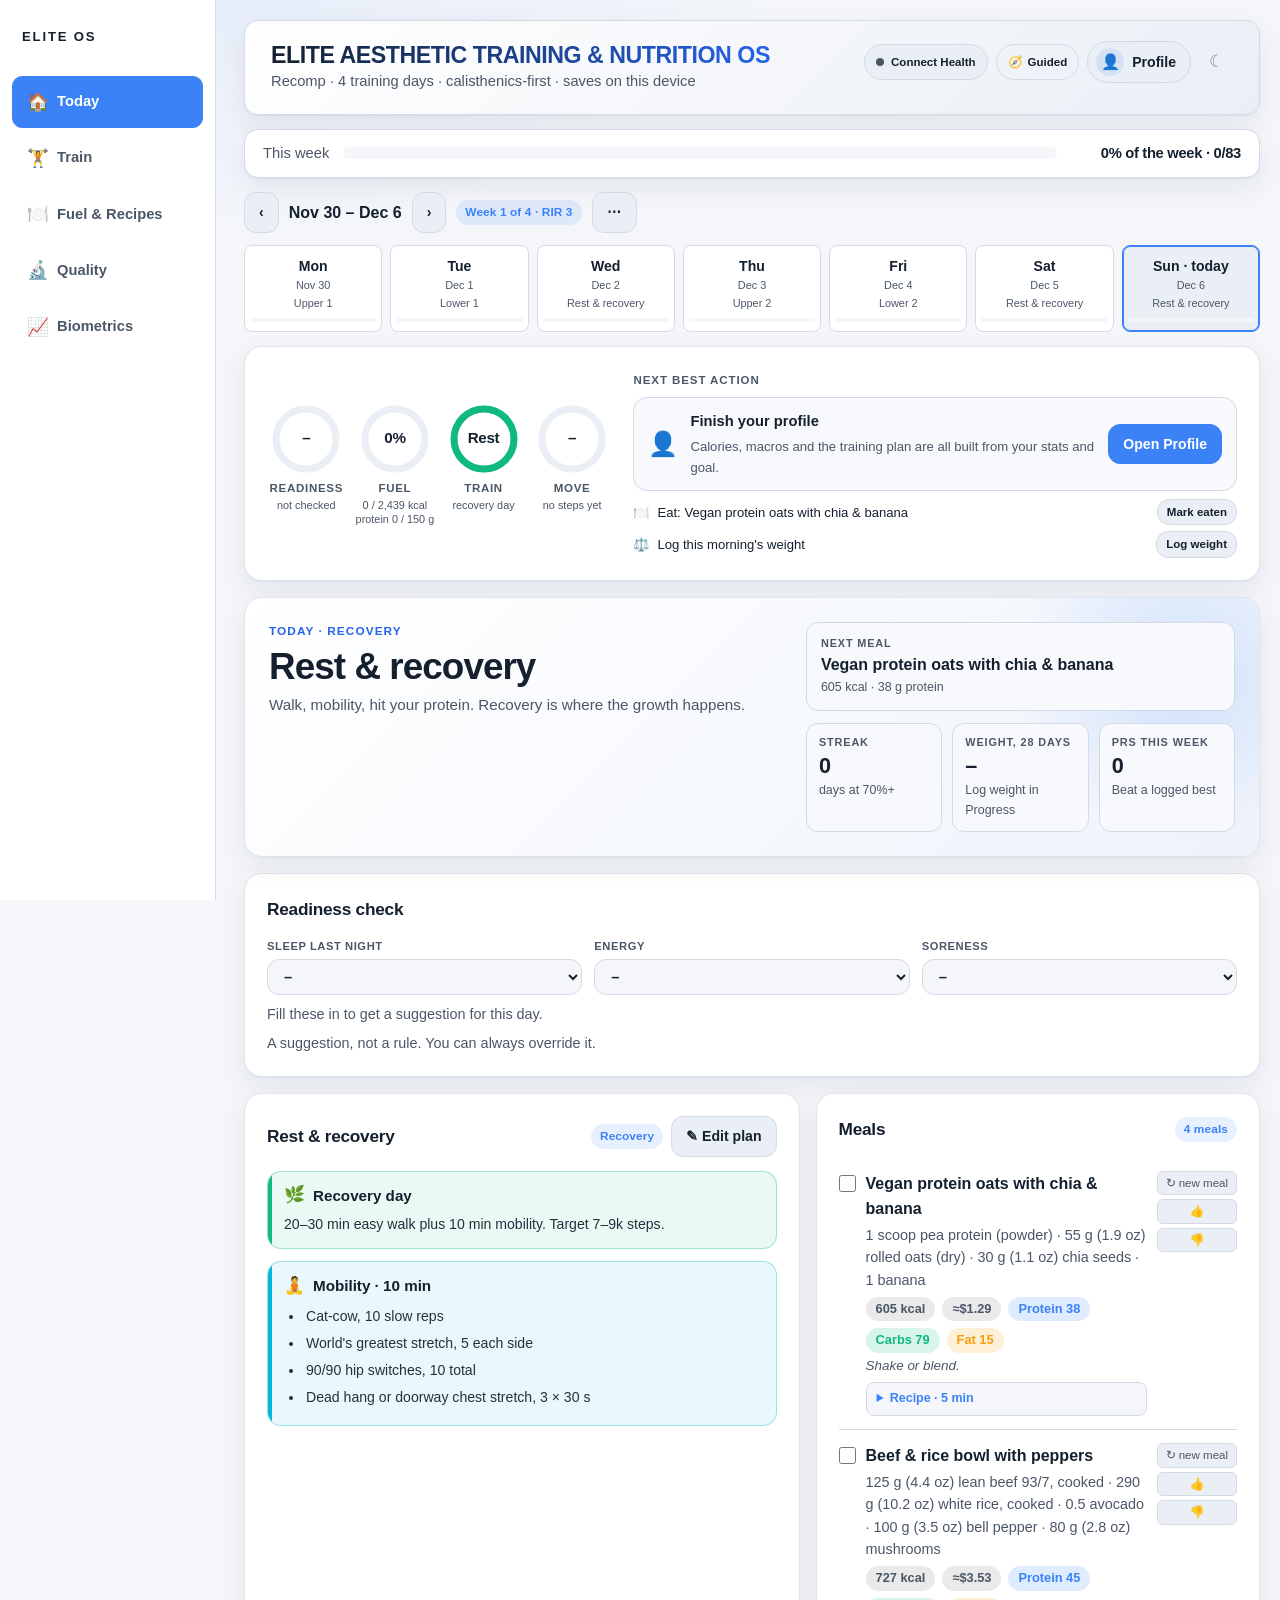
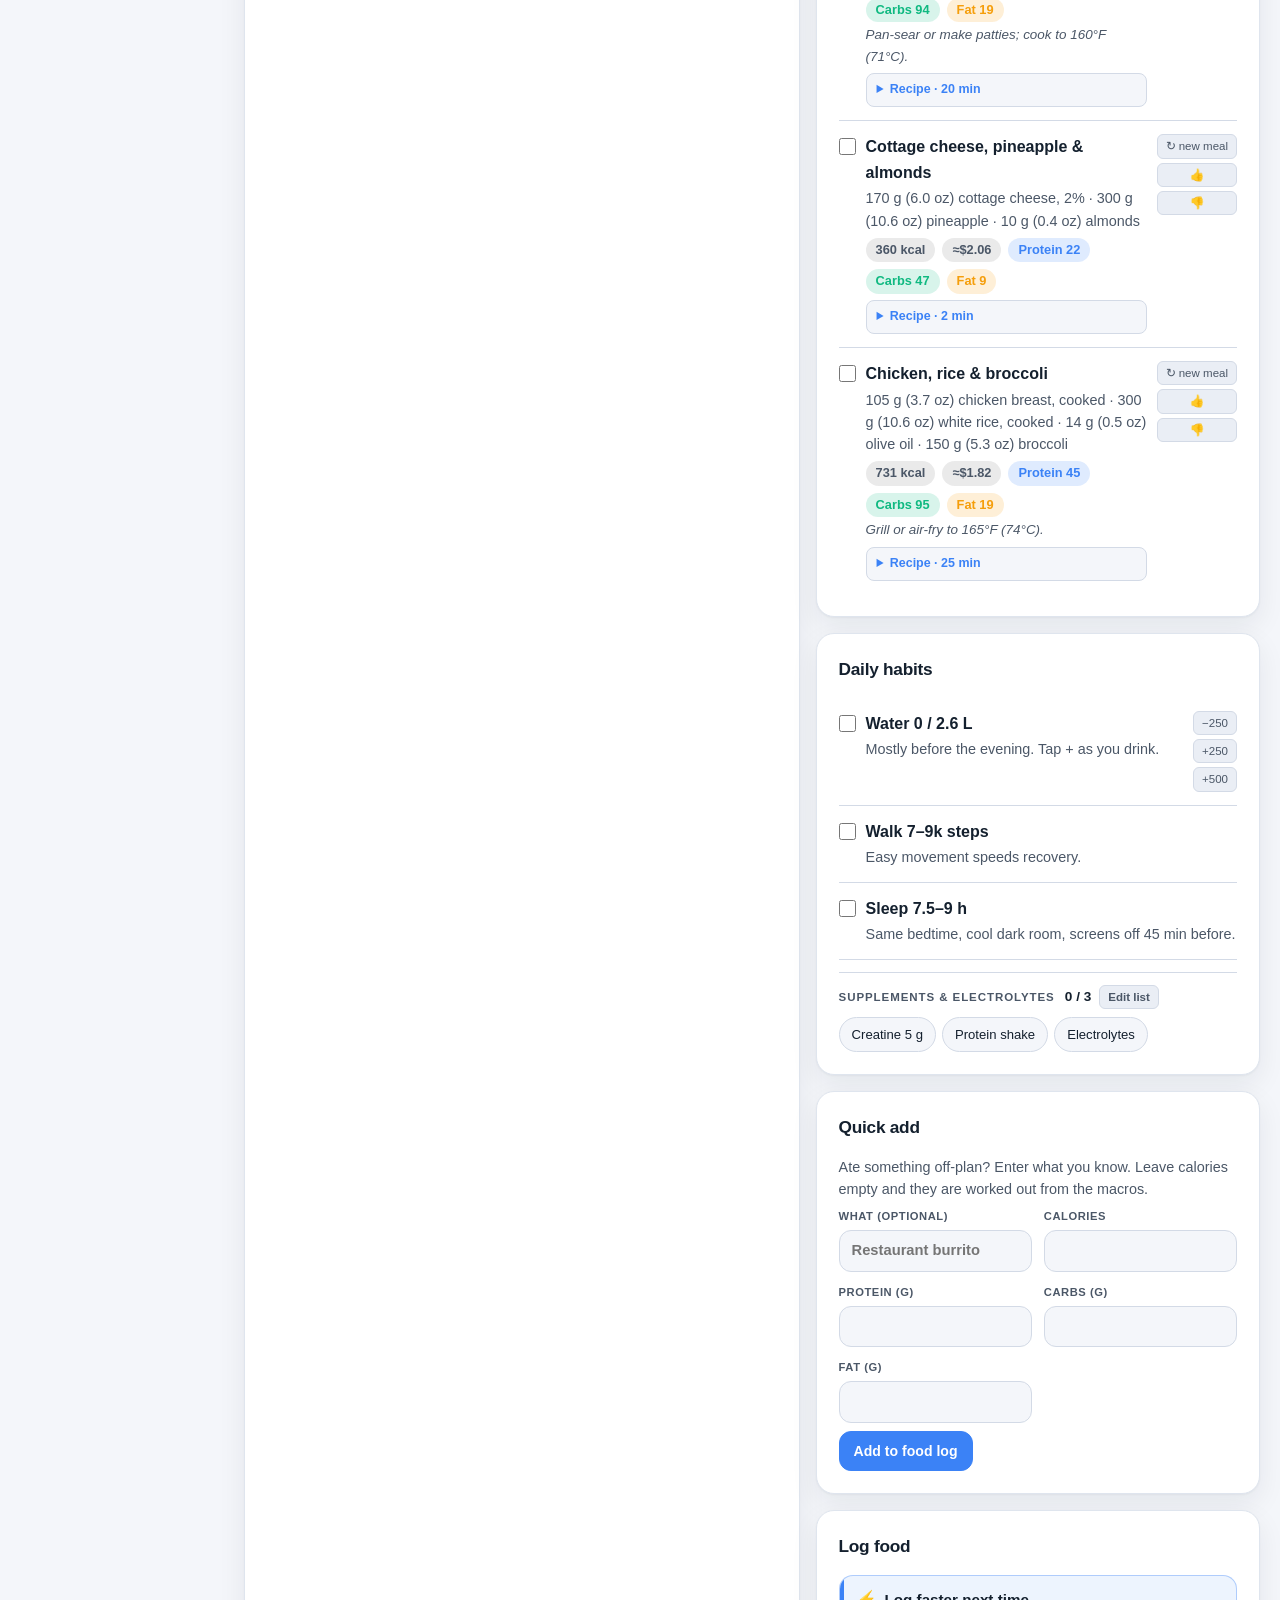
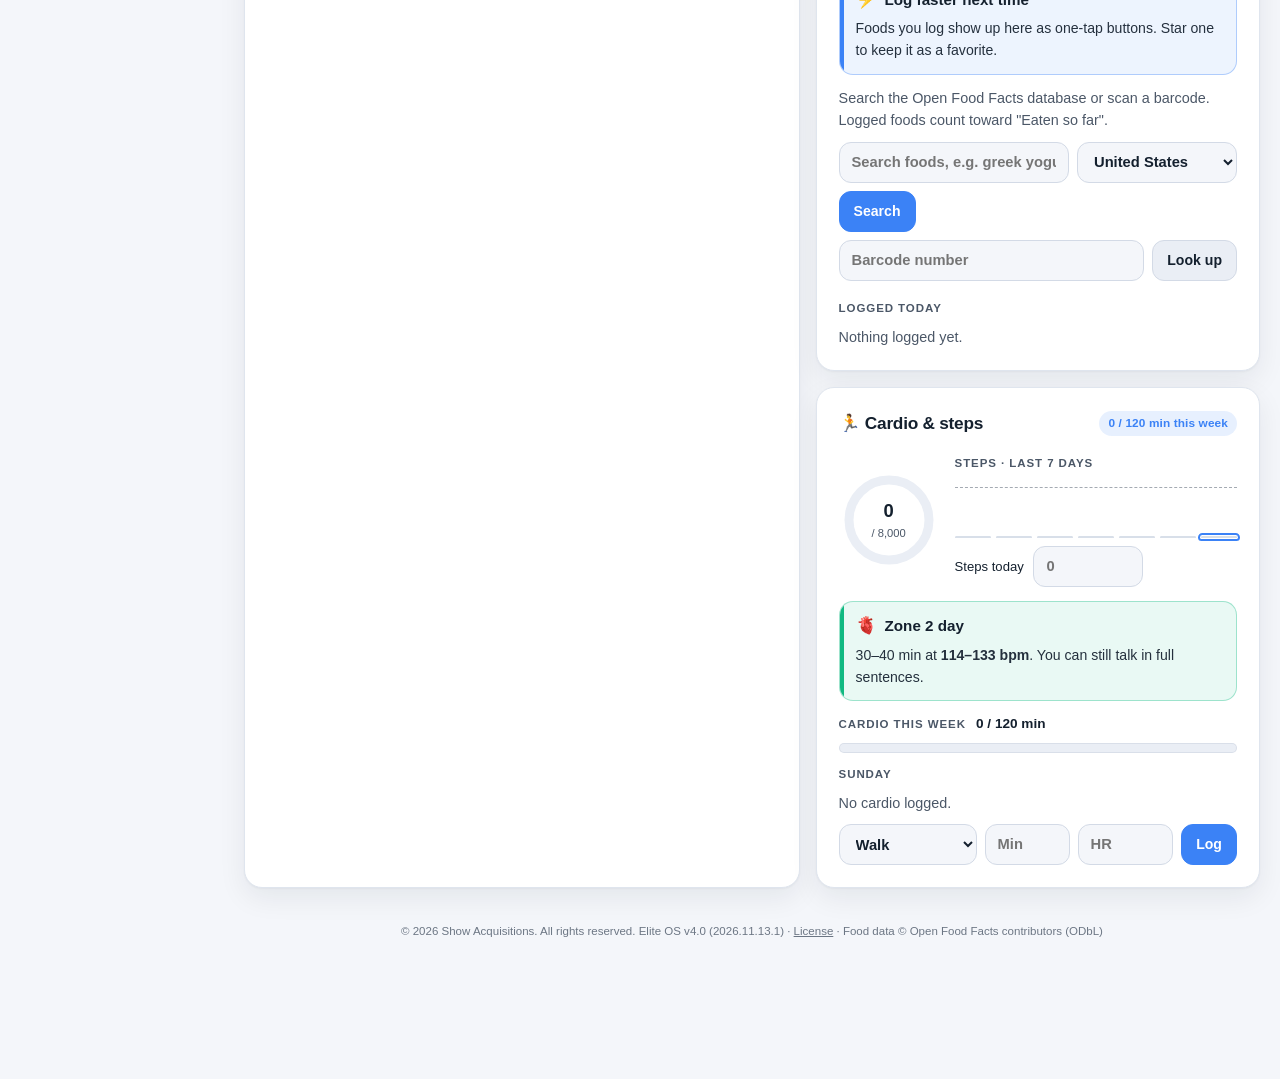
==== index.html @ b353107c "v4.0: fault-tolerant Health sync engine, five-pillar navigation, Guided/Pro modes, readiness engine," ====
<!DOCTYPE html>
<!-- Elite OS · © 2026 Show Acquisitions. All rights reserved. Proprietary; see LICENSE. -->
<html lang="en">
<head>
<meta charset="UTF-8" />
<meta name="viewport" content="width=device-width, initial-scale=1, viewport-fit=cover" />
<meta name="theme-color" content="#0a0d13" />
<link rel="manifest" href="manifest.webmanifest" />
<link rel="icon" href="icon.svg" type="image/svg+xml" />
<link rel="apple-touch-icon" href="apple-touch-icon.png" />
<meta name="mobile-web-app-capable" content="yes" />
<meta name="apple-mobile-web-app-capable" content="yes" />
<meta name="apple-mobile-web-app-status-bar-style" content="black-translucent" />
<meta name="apple-mobile-web-app-title" content="Elite OS" />
<title>Elite Aesthetic Training & Nutrition OS</title>
<meta name="copyright" content="© 2026 Show Acquisitions. All rights reserved."/>
<meta name="author" content="Show Acquisitions"/>
<style>
  :root{--bg:#0a0d13;--panel:#121722;--panel2:#19202e;--border:#263045;--text:#e8eef5;--muted:#8793a3;--accent:#3b82f6;--glow:rgba(59,130,246,.18);--green:#10b981;--amber:#f59e0b;--red:#ef4444;--font:'Inter',-apple-system,BlinkMacSystemFont,"Segoe UI",Roboto,sans-serif}
  *{box-sizing:border-box;margin:0;padding:0}
  body{background:var(--bg);color:var(--text);font-family:var(--font);line-height:1.5;padding:20px 20px 110px;max-width:1280px;margin:0 auto}
  h1{font-size:1.35rem;font-weight:800;letter-spacing:-.02em}
  .sub{color:var(--muted);font-size:.85rem}
  header{background:var(--panel);border:1px solid var(--border);border-radius:12px;padding:16px 22px;margin-bottom:14px}
  input,select,textarea{background:var(--bg);color:var(--text);border:1px solid var(--border);padding:6px 10px;border-radius:6px;font:inherit;font-size:.88rem;font-weight:600;max-width:100%}
  input.bad{border-color:var(--red)}
  textarea{width:100%;min-height:70px;font-weight:500;resize:vertical}
  button{font:inherit}
  .btn{background:transparent;border:1px solid var(--border);color:var(--muted);padding:6px 12px;border-radius:6px;cursor:pointer;font-size:.78rem}
  .btn:hover{color:var(--text);border-color:var(--accent)}
  .btn.danger:hover{color:var(--red);border-color:var(--red)}
  .overall{background:var(--panel);border:1px solid var(--border);border-radius:12px;padding:12px 18px;margin-bottom:14px;display:flex;align-items:center;gap:14px}
  .overall .bar{flex:1;height:10px;background:var(--bg);border-radius:5px;overflow:hidden}
  .overall .bar>div{height:100%;background:linear-gradient(90deg,var(--accent),var(--green));transition:width .25s}
  .overall b{font-size:.85rem;min-width:170px;text-align:right}
  .tabs{display:flex;gap:8px;margin-bottom:14px;flex-wrap:wrap}
  .tab{background:var(--panel);color:var(--muted);border:1px solid var(--border);padding:9px 16px;border-radius:8px;cursor:pointer;font-weight:600;font-size:.88rem}
  .tab.active,.tab:hover{background:var(--accent);color:#fff;border-color:var(--accent);box-shadow:0 0 12px var(--glow)}
  .pane{display:none}.pane.active{display:block}
  .cg{display:flex;flex-direction:column;gap:4px}
  .cg label{font-size:.7rem;text-transform:uppercase;letter-spacing:.05em;color:var(--muted);font-weight:700}
  .fgrid{display:grid;grid-template-columns:repeat(auto-fit,minmax(150px,1fr));gap:12px}
  .chips{display:flex;flex-wrap:wrap;gap:6px}
  .chip{background:var(--bg);border:1px solid var(--border);border-radius:999px;padding:4px 11px;font-size:.8rem;cursor:pointer;display:flex;gap:6px;align-items:center}
  .chip input{accent-color:var(--green)}
  .days{display:grid;grid-template-columns:repeat(7,1fr);gap:8px;margin-bottom:14px}
  @media(max-width:768px){.days{grid-template-columns:repeat(4,1fr)}}
  .day{background:var(--panel);border:1px solid var(--border);color:var(--text);padding:9px 5px;border-radius:8px;cursor:pointer;text-align:center}
  .day.active{border-color:var(--accent);background:var(--panel2);box-shadow:inset 0 0 0 1px var(--accent)}
  .day.done{border-color:var(--green)}
  .day b{display:block;font-size:.88rem}.day small{display:block;font-size:.68rem;color:var(--muted)}
  .day .mini{height:4px;background:var(--bg);border-radius:2px;margin-top:6px;overflow:hidden}
  .day .mini i{display:block;height:100%;background:var(--green)}
  .wknav{display:flex;align-items:center;gap:10px;flex-wrap:wrap;margin-bottom:12px}
  .kpis{display:grid;grid-template-columns:repeat(auto-fit,minmax(170px,1fr));gap:12px;margin-bottom:14px}
  .kpi{background:var(--panel);border:1px solid var(--border);border-radius:10px;padding:12px 15px}
  .kpi .l{font-size:.7rem;color:var(--muted);text-transform:uppercase;font-weight:700}
  .kpi .v{font-size:1.4rem;font-weight:800;margin-top:3px}
  .kpi .s{font-size:.74rem;color:var(--muted);margin-top:2px}
  .ring{display:flex;align-items:center;gap:12px}
  .grid2{display:grid;grid-template-columns:1.25fr 1fr;gap:16px}
  @media(max-width:960px){.grid2{grid-template-columns:1fr}}
  .card{background:var(--panel);border:1px solid var(--border);border-radius:12px;padding:18px;margin-bottom:16px}
  .card h2{font-size:1.02rem;font-weight:700;margin-bottom:12px;display:flex;justify-content:space-between;align-items:center;gap:10px;border-bottom:1px solid var(--border);padding-bottom:10px}
  .card h3{font-size:.76rem;text-transform:uppercase;letter-spacing:.05em;color:var(--muted);margin:14px 0 6px}
  .badge{font-size:.7rem;padding:3px 9px;border-radius:999px;background:var(--glow);color:var(--accent);font-weight:700;white-space:nowrap}
  .badge.g{background:rgba(16,185,129,.15);color:var(--green)}.badge.a{background:rgba(245,158,11,.15);color:var(--amber)}
  .row{display:flex;align-items:flex-start;gap:10px;padding:9px 0;border-bottom:1px solid var(--border)}
  .row:last-child{border-bottom:none}
  .row>input[type=checkbox]{margin-top:4px;width:17px;height:17px;accent-color:var(--green);cursor:pointer;flex:none}
  .row.done .t{text-decoration:line-through;color:var(--muted)}
  .row .body{flex:1;min-width:0}
  .btns{display:flex;flex-direction:column;gap:4px;flex:none}
  .t{font-weight:600;font-size:.91rem}.d{font-size:.79rem;color:var(--muted);margin-top:2px}
  .cue{font-size:.76rem;color:var(--muted);margin-top:2px;font-style:italic}
  .perfrow{display:flex;gap:6px;align-items:center;margin-top:5px}.perf{width:84px;font-size:.8rem;font-weight:600;padding:3px 8px}
  .vid{font-size:.72rem;color:var(--accent);margin-left:6px;text-decoration:none;font-weight:600;white-space:nowrap}
  .rtabs{display:flex;gap:6px;margin:8px 0}.rtab{background:var(--panel2);border:1px solid var(--border);color:var(--muted);border-radius:999px;padding:4px 12px;font-size:.76rem;font-weight:700;cursor:pointer}.rtab.on{background:var(--accent);border-color:var(--accent);color:#fff}
  .rest{border:1px solid var(--border);background:var(--panel2);color:var(--muted);border-radius:6px;padding:2px 8px;font-size:.72rem;cursor:pointer;white-space:nowrap}
  .rest:hover{color:var(--accent);border-color:var(--accent)}
  .macros{display:flex;gap:6px;margin-top:4px;flex-wrap:wrap}
  .macros span{font-size:.7rem;font-weight:700;padding:1px 7px;border-radius:999px;background:var(--bg)}
  .mp{color:var(--accent)}.mc{color:var(--green)}.mf{color:var(--amber)}.mk{color:var(--muted)}
  .mbar{display:flex;height:10px;border-radius:5px;overflow:hidden;background:var(--bg);margin-top:8px}
  .mbar .p{background:var(--accent)}.mbar .c{background:var(--green)}.mbar .f{background:var(--amber)}
  .note{background:rgba(245,158,11,.08);border:1px solid rgba(245,158,11,.35);border-radius:8px;padding:10px 14px;font-size:.82rem;color:#e6cf9a;margin-bottom:14px}
  .vrow{display:grid;grid-template-columns:90px 1fr 34px 52px;gap:8px;align-items:center;padding:4px 0;font-size:.82rem}
  .vbar{height:10px;background:var(--bg);border-radius:5px;overflow:hidden}.vbar i{display:block;height:100%}
  .vrow small{color:var(--muted);font-size:.7rem}
  .log-grid{display:grid;grid-template-columns:repeat(auto-fit,minmax(140px,1fr));gap:10px}
  #timer{position:fixed;right:18px;bottom:18px;background:var(--panel);border:1px solid var(--border);border-radius:12px;padding:10px 14px;display:flex;align-items:center;gap:10px;box-shadow:0 6px 24px rgba(0,0,0,.5);z-index:10}
  #timer .clk{font-size:1.3rem;font-weight:800;min-width:62px;font-variant-numeric:tabular-nums}
  #timer.run .clk{color:var(--accent)}#timer.end .clk{color:var(--green)}
  .tab .ic,.tab .short{display:none}
  .days{scroll-snap-type:x proximity}
  @media(max-width:700px){
    body{padding:10px 10px 150px}
    h1{font-size:1.05rem}
    input,select,textarea{font-size:16px;min-height:42px}
    .btn,.rest{min-height:38px;padding:8px 12px;font-size:.85rem}
    .tabs{position:fixed;left:0;right:0;bottom:0;margin:0;gap:0;background:var(--panel);border-top:1px solid var(--border);display:grid;grid-template-columns:repeat(5,1fr);padding:0 0 env(safe-area-inset-bottom);z-index:20}
    .tab{border:none;border-radius:0;background:transparent;padding:8px 2px;display:flex;flex-direction:column;align-items:center;gap:1px;font-size:.66rem}
    .tab.active,.tab:hover{background:var(--glow);box-shadow:none;color:var(--accent)}
    .tab .ic{display:block;font-size:1.15rem}.tab .short{display:block}.tab .full{display:none}
    .days{display:flex;overflow-x:auto;gap:8px;padding-bottom:6px;-webkit-overflow-scrolling:touch}
    .day{flex:0 0 96px;scroll-snap-align:start;padding:10px 4px}
    .card{padding:14px}.row{padding:12px 0}
    .row>input[type=checkbox]{width:24px;height:24px;margin-top:2px}
    .t{font-size:.97rem}.d{font-size:.84rem}
    .kpis{grid-template-columns:1fr 1fr}
    .btns{flex-direction:row;flex-wrap:wrap}
    .row{flex-wrap:wrap}.row>.btns{flex:1 1 100%;padding-left:34px}
    .vrow{grid-template-columns:72px 1fr 30px 46px}
    .overall b{min-width:0;font-size:.75rem}.overall>.sub{display:none}
    #timer{left:8px;right:8px;bottom:calc(58px + env(safe-area-inset-bottom));flex-wrap:nowrap;justify-content:center;gap:5px;padding:6px 8px}
    #timer .btn{min-height:34px;padding:4px 10px}#timer [data-t="45"],#timer [data-t="180"]{display:none}
    #timer .clk{font-size:1.15rem}
    .perf{max-width:100%}
  }
  details.rec{margin-top:6px;background:var(--bg);border:1px solid var(--border);border-radius:8px;padding:6px 10px}
  details.rec summary{cursor:pointer;font-size:.78rem;font-weight:700;color:var(--accent)}
  details.rec ol{margin:6px 0 2px 18px;font-size:.8rem;color:var(--text)}details.rec li{margin:3px 0}
  .heat{display:grid;grid-template-columns:repeat(12,1fr);grid-template-rows:repeat(7,14px);grid-auto-flow:column;gap:3px}.heat i{border-radius:3px;display:block}
  #cook{position:fixed;inset:0;z-index:100;background:var(--bg);padding:16px 18px calc(24px + env(safe-area-inset-bottom));overflow:auto;display:flex;flex-direction:column;gap:14px}
  #cook[hidden]{display:none}
  .ck-head{display:flex;justify-content:space-between;align-items:center;gap:10px;font-size:1.05rem}
  .ck-sub{color:var(--accent);font-weight:700;font-size:.9rem}
  .ck-mult{display:flex;gap:6px;align-items:center;font-size:.85rem;color:var(--muted)}
  .ck-list{font-size:1.15rem;line-height:1.9}
  .ck-step{font-size:1.5rem;line-height:1.5;font-weight:600;flex:1;display:flex;align-items:center}
  .ck-nav{display:flex;gap:10px}.ck-nav .btn,.ck-go{flex:1;min-height:56px;font-size:1.05rem;color:var(--text)}
  .ck-go{background:var(--accent);border-color:var(--accent);color:#fff}
  .fgroup h3{margin:10px 0 6px}.fchips{display:flex;flex-wrap:wrap;gap:6px}
  .fchip{background:var(--bg);border:1px solid var(--border);color:var(--text);border-radius:999px;padding:6px 12px;font-size:.82rem;cursor:pointer}
  .fchip.s1{border-color:var(--green);background:rgba(16,185,129,.14)}
  .fchip.s-1{border-color:var(--red);background:rgba(239,68,68,.12);color:#f3b0b0;text-decoration:line-through}
  .rest.on{border-color:var(--green);color:var(--green)}
  .itab{margin:4px 0 8px;font-size:.8rem}
  .irow{display:flex;flex-wrap:wrap;justify-content:space-between;gap:2px 10px;padding:4px 0;border-bottom:1px solid var(--border)}.irow>span:first-child{flex:1 1 150px}
  .itot{font-weight:700;border-bottom:none}
  .ims{color:var(--muted);white-space:nowrap}small.ims{font-size:.7rem;margin-left:6px}
  html[data-theme=light]{--bg:#f4f6fa;--panel:#ffffff;--panel2:#eaeef5;--border:#d3dae6;--text:#14202e;--muted:#5a6676;--glow:rgba(59,130,246,.12)}
  html[data-theme=light] .note{color:#6b4e00;background:rgba(245,158,11,.12)}
  html[data-theme=light] .fchip.s-1{color:#a32020}
  html[data-theme=light] .tab.active,html[data-theme=light] .tab:hover{color:#fff}
  html[data-theme=light] .rtab.on,html[data-theme=light] .ck-go{color:#fff}
  @media print{.tabs,#timer,.btn,.rest,.days,.wknav{display:none!important}.pane{display:block!important}body{background:#fff;color:#000}.card,.kpi{border-color:#999;background:#fff}}
  /* ---------- polish: readability and depth ---------- */
  :root{--muted:#a9b4c3;--accent2:#60a5fa;--radius:14px;--shadow:0 1px 2px rgba(0,0,0,.35),0 10px 28px rgba(0,0,0,.28)}
  html{-webkit-text-size-adjust:100%;scroll-behavior:smooth}
  body{font-size:16px;line-height:1.6;max-width:1180px;background-color:var(--bg);background-image:radial-gradient(1100px 520px at 12% -8%,rgba(59,130,246,.11),transparent 60%),radial-gradient(900px 480px at 100% 0,rgba(16,185,129,.07),transparent 55%);background-attachment:fixed}
  header{border-radius:var(--radius);padding:20px 26px;background:linear-gradient(135deg,var(--panel),var(--panel2));box-shadow:var(--shadow)}
  h1{font-size:clamp(1.05rem,2.3vw,1.45rem);line-height:1.25}
  .sub{font-size:.92rem}
  .card,.kpi,.overall{border-radius:var(--radius);box-shadow:var(--shadow)}
  .card{padding:22px}
  .card h2{font-size:1.12rem;padding-bottom:12px;margin-bottom:14px}
  .card h3{font-size:.8rem;letter-spacing:.07em;margin:20px 0 8px}
  .kpis{gap:14px}
  .kpi{padding:15px 18px}
  .kpi .l{font-size:.74rem;letter-spacing:.06em}
  .kpi .v{font-size:1.6rem}
  .kpi .s{font-size:.82rem}
  .t{font-size:1rem;font-weight:650}
  .d{font-size:.9rem;line-height:1.55}
  .cue{font-size:.84rem}
  .row{padding:13px 0}
  .overall .bar{height:12px;border-radius:6px}
  .overall b{font-size:.92rem}
  .note{font-size:.9rem;line-height:1.55}
  .btn{font-size:.88rem;padding:8px 14px;border-radius:8px;color:var(--text);background:var(--panel2);transition:border-color .15s,background .15s,filter .15s}
  .btn:hover{border-color:var(--accent);background:var(--glow)}
  .btn:active{transform:translateY(1px)}
  .btn.pri{background:var(--accent);border-color:var(--accent);color:#fff;font-weight:700}
  .btn.pri:hover{filter:brightness(1.12);color:#fff;background:var(--accent)}
  .btn.danger{color:#f4a3a3}
  input,select,textarea{border-radius:8px;padding:8px 12px;font-size:.92rem}
  input:focus,select:focus,textarea:focus{outline:none;border-color:var(--accent);box-shadow:0 0 0 3px var(--glow)}
  :focus-visible{outline:2px solid var(--accent2);outline-offset:2px}
  .macros{gap:7px;margin-top:6px}
  .macros span{font-size:.8rem;padding:2px 10px}
  .macros .mp{background:rgba(59,130,246,.16)}.macros .mc{background:rgba(16,185,129,.16)}.macros .mf{background:rgba(245,158,11,.16)}.macros .mk{background:rgba(127,127,127,.16)}
  .ims{font-size:.88rem}
  .vrow{font-size:.88rem}
  .badge{font-size:.74rem}
  @media(min-width:701px){
    .tab{border-radius:10px;font-size:.92rem;padding:10px 18px}
    .tabs{gap:10px}
  }
  @media(max-width:700px){
    body{padding:12px 12px 150px}
    .card{padding:16px}
    .t{font-size:1.02rem}
    .d{font-size:.9rem}
  }
  html[data-theme=light]{--muted:#4b5767;--accent2:#2563eb;--shadow:0 1px 2px rgba(20,32,46,.08),0 8px 22px rgba(20,32,46,.09)}
  html[data-theme=light] body{background-image:radial-gradient(1100px 520px at 12% -8%,rgba(59,130,246,.09),transparent 60%)}
  html[data-theme=light] .btn.danger{color:#b42323}
  html[data-theme=light] .btn.pri{color:#fff}
  @media(prefers-reduced-motion:reduce){*{transition:none!important;scroll-behavior:auto!important}}
  /* ---------- nav, segments, train builder ---------- */
  .seg{display:flex;gap:4px;background:var(--panel2);border:1px solid var(--border);border-radius:12px;padding:4px;margin-bottom:14px}
  .seg button{flex:1;background:transparent;border:none;color:var(--muted);padding:10px 8px;border-radius:9px;font-weight:700;font-size:.92rem;cursor:pointer;min-height:44px}
  .seg button.on{background:var(--accent);color:#fff;box-shadow:0 2px 10px var(--glow)}
  .seg button:not(.on):hover{color:var(--text)}
  .planseg{display:none}
  @media(max-width:960px){
    .planseg{display:flex;position:sticky;top:0;z-index:12}
    #pane-plan[data-seg="w"] [data-s="m"],#pane-plan[data-seg="m"] [data-s="w"]{display:none}
  }
  @media(min-width:701px){
    .tabs{position:sticky;top:0;z-index:15;padding:8px 0;background:linear-gradient(var(--bg) 80%,transparent);backdrop-filter:blur(6px)}
    .tab.active{box-shadow:0 4px 16px var(--glow)}
    .tab .ic{display:inline;margin-right:7px}
  }
  .tab .ic{font-size:1.1rem}
  @media(max-width:700px){.tab .ic{display:block}.tab{min-height:56px;font-size:.7rem;font-weight:700}}
  #wList .row{background:var(--panel2);border:1px solid var(--border);border-radius:12px;padding:14px;margin-bottom:10px}
  #wList .row:last-child{border-bottom:1px solid var(--border)}
  #wList .row.done{opacity:.6}
  #wList .row .t{font-size:1.06rem}
  #wList{counter-reset:ex}
  #wList .row{counter-increment:ex}
  #wList .row .t::before{content:counter(ex);display:inline-grid;place-items:center;width:24px;height:24px;margin-right:8px;border-radius:50%;background:var(--glow);color:var(--accent2);font-size:.78rem;font-weight:800}
  #wList .row .d b{color:var(--text);font-size:1rem}
  .trgrid{display:grid;grid-template-columns:repeat(auto-fill,minmax(340px,1fr));gap:16px;align-items:start}
  @media(max-width:700px){.trgrid{grid-template-columns:1fr}}
  .trgrid .card{margin-bottom:0}
  .trname{width:100%;margin-bottom:10px;font-weight:700}
  .trex{background:var(--panel2);border:1px solid var(--border);border-radius:12px;padding:12px;margin-bottom:10px}
  .trh{display:flex;gap:10px;align-items:center}
  .trh>div:nth-child(2){flex:1;min-width:0}
  .trh b{display:block;font-size:1rem;overflow-wrap:anywhere}
  .trh small{color:var(--muted);font-size:.8rem}
  .trnum{display:grid;place-items:center;width:26px;height:26px;border-radius:50%;background:var(--glow);color:var(--accent2);font-size:.8rem;font-weight:800;flex:none}
  .trbtn{display:flex;gap:4px;flex:none}
  .trbtn .rest{min-width:38px;min-height:38px;padding:4px 8px}
  .rest:disabled{opacity:.35;cursor:default}
  .trf{display:grid;grid-template-columns:1fr 1.3fr 1fr;gap:10px;margin-top:10px}
  .trf label{display:flex;flex-direction:column;gap:3px;font-size:.7rem;text-transform:uppercase;letter-spacing:.05em;color:var(--muted);font-weight:700}
  .trf input{width:100%;font-size:16px;min-height:42px}
  .trchk{display:flex;gap:8px;align-items:center;margin-top:12px;font-size:.92rem;cursor:pointer}
  .trchk input{width:18px;height:18px;accent-color:var(--green)}
  .trpicker{background:var(--bg);border:1px solid var(--border);border-radius:12px;padding:12px;margin-top:6px}
  .trpicker>input{width:100%}
  .trres{max-height:300px;overflow:auto;display:flex;flex-direction:column;gap:6px;-webkit-overflow-scrolling:touch}
  .trpick{text-align:left;background:var(--panel);border:1px solid var(--border);color:var(--text);border-radius:10px;padding:10px 12px;cursor:pointer;display:flex;flex-direction:column;min-height:48px}
  .trpick:hover{border-color:var(--accent)}
  .trpick small{color:var(--muted);font-size:.78rem}
  .trcust{display:flex;gap:8px;flex-wrap:wrap}.trcust input{flex:1 1 160px}
  /* ---------- workout mode, builder extras, timer ---------- */
  #timer:not(.run):not(.end){display:none}
  #wm{position:fixed;inset:0;z-index:100;background:var(--bg);display:flex;flex-direction:column;padding:14px 16px 0;overflow:auto}
  #wm[hidden]{display:none}
  .wm-top{display:flex;gap:12px;align-items:center;max-width:640px;width:100%;margin:0 auto}
  .wm-prog{flex:1;font-size:.9rem;color:var(--muted);font-weight:700}
  .wm-prog .bar{height:8px;background:var(--panel2);border-radius:4px;margin-top:6px;overflow:hidden}
  .wm-prog .bar div{height:100%;background:linear-gradient(90deg,var(--accent),var(--green))}
  .wm-body{flex:1;max-width:640px;width:100%;margin:0 auto;padding:18px 0;display:flex;flex-direction:column;gap:10px}
  .wm-name{font-size:clamp(1.5rem,6vw,2.1rem);line-height:1.2;letter-spacing:-.01em}
  .wm-target{font-size:1.2rem}
  .wm-dots{display:flex;gap:8px;margin:6px 0}
  .tab[hidden]{display:none!important}
  @media(max-width:700px){.tabs.six{grid-template-columns:repeat(6,1fr)}.tabs.six .tab{font-size:.62rem}}
  .badge.rd{background:rgba(239,68,68,.15);color:var(--red)}.badge.bl{background:var(--glow);color:var(--accent2)}
  .cogrid{display:grid;grid-template-columns:repeat(auto-fill,minmax(250px,1fr));gap:12px}
  .cocard{display:block;width:100%;text-align:left;background:var(--panel2);border:1px solid var(--border);border-radius:14px;padding:12px;color:var(--text);font:inherit;cursor:pointer}
  .cocard:hover{border-color:var(--accent)}
  .coh{display:flex;justify-content:space-between;align-items:center;margin-bottom:6px}.coh b{font-size:1.05rem}
  .coscore{display:inline-grid;place-items:center;min-width:40px;height:30px;border-radius:999px;font-weight:800;font-size:.95rem}
  .coscore.g{background:rgba(16,185,129,.18);color:var(--green)}.coscore.a{background:rgba(245,158,11,.18);color:var(--amber)}.coscore.r{background:rgba(239,68,68,.18);color:var(--red)}
  .cokv{display:flex;justify-content:space-between;gap:8px;font-size:.85rem;padding:2px 0}.cokv span{color:var(--muted)}
  .coflags{display:flex;flex-wrap:wrap;gap:4px;margin-top:6px}
  .dot{display:inline-block;width:9px;height:9px;border-radius:50%;margin-right:5px}.dot.green{background:var(--green)}.dot.yellow{background:var(--amber)}.dot.red{background:var(--red)}
  .cocode{font-size:2rem;font-weight:800;letter-spacing:.2em;margin:10px 0 4px;font-family:ui-monospace,Menlo,monospace}
  .cocal{display:grid;grid-template-columns:repeat(7,1fr);gap:6px}
  @media(max-width:700px){.cocal{grid-template-columns:repeat(2,1fr)}}
  .coday{display:flex;flex-direction:column;gap:3px;align-items:flex-start;text-align:left;min-width:0;background:var(--panel2);border:1px solid var(--border);border-radius:10px;padding:8px;color:var(--text);font:inherit;cursor:pointer}
  .coday b{font-size:.85rem;overflow-wrap:anywhere}.coday small{color:var(--muted);font-size:.75rem}
  .coday.on{border-color:var(--accent);box-shadow:0 0 0 2px var(--glow)}.coday.today{border-style:dashed}
  .coed{margin-top:10px;padding:12px;border:1px solid var(--accent);border-radius:12px}
  .coci{border-bottom:1px solid var(--border);padding:8px 0}.coci textarea{margin-top:6px}
  .msg{background:var(--panel2);border:1px solid var(--border);border-radius:12px;padding:8px 10px;margin:6px 0;max-width:88%}
  .msg.me{margin-left:auto;background:var(--glow)}.msg small{display:block;color:var(--muted);font-size:.72rem;margin-top:2px}
  .hsteps{padding-left:18px;font-size:.88rem;line-height:1.5}.hsteps li{margin:4px 0}
  .v3modal{position:fixed;inset:0;z-index:90;background:rgba(0,0,0,.55);display:grid;place-items:center;padding:16px}
  .v3card{background:var(--panel);border:1px solid var(--border);border-radius:16px;padding:18px;width:100%;max-width:420px;max-height:90vh;overflow:auto}
  .v3card h2{margin:0 0 4px}
  /* v3 superset groups */
  .ssg{border:1px solid rgba(245,158,11,.45);border-left:4px solid var(--amber);border-radius:14px;padding:10px 10px 2px;margin-bottom:12px;background:rgba(245,158,11,.05)}
  .ssh{display:flex;flex-wrap:wrap;gap:6px 10px;align-items:center;font-size:.82rem;color:var(--muted);margin:0 2px 8px}
  .ssh b{color:var(--amber);font-size:.95rem;letter-spacing:.02em}
  .ssl{display:inline-grid;place-items:center;min-width:30px;height:24px;padding:0 6px;margin-right:8px;border-radius:8px;background:rgba(245,158,11,.18);color:var(--amber);font-size:.78rem;font-weight:800;vertical-align:1px}
  #wList .ssg .row{counter-increment:none}
  #wList .ssg .row .t::before{content:none}
  #wList .ssg .row:last-child{margin-bottom:8px}
  .trex.ssin{border-left:4px solid var(--amber)}
  .trex.ssin.ssnext{margin-bottom:0;border-bottom-left-radius:0;border-bottom-right-radius:0;border-bottom-style:dashed}
  .trex.ssin.ssprev{border-top-left-radius:0;border-top-right-radius:0;border-top:0}
  .trssh{font-size:.8rem;font-weight:800;color:var(--amber);margin:4px 2px 6px}
  .trss{display:flex;align-items:center;gap:8px;margin-top:8px;font-size:.85rem;font-weight:600}
  .wm-ss{border:1px solid rgba(245,158,11,.5);border-left:4px solid var(--amber);border-radius:14px;padding:10px;background:rgba(245,158,11,.06)}
  .wm-ssh{font-weight:800;color:var(--amber);margin-bottom:6px;display:flex;justify-content:space-between;gap:8px;flex-wrap:wrap}
  .wm-ssm{display:flex;width:100%;gap:8px;align-items:center;justify-content:flex-start;text-align:left;background:var(--panel2);border:1px solid var(--border);border-radius:10px;padding:8px 10px;margin:4px 0;color:var(--text);font:inherit;cursor:pointer}
  .wm-ssm span{margin-left:auto;color:var(--muted);font-size:.85rem;white-space:nowrap}
  .wm-ssm.on{border-color:var(--amber);box-shadow:0 0 0 2px rgba(245,158,11,.35)}
  .wm-ssm.done{opacity:.55}
  .wm-dots i{flex:1;max-width:48px;height:12px;border-radius:6px;background:var(--panel2);border:1px solid var(--border)}
  .wm-dots i.on{background:var(--green);border-color:var(--green)}
  .wm-inputs{display:grid;grid-template-columns:1fr 1fr;gap:12px}
  .wm-inputs label{display:flex;flex-direction:column;gap:4px;font-size:.78rem;text-transform:uppercase;letter-spacing:.06em;color:var(--muted);font-weight:700}
  .wm-inputs input{font-size:1.7rem;font-weight:800;text-align:center;min-height:64px;width:100%}
  .wm-log{min-height:64px;font-size:1.2rem}
  .wm-nav{position:sticky;bottom:0;display:flex;gap:10px;max-width:640px;width:100%;margin:0 auto;padding:12px 0 calc(12px + env(safe-area-inset-bottom));background:var(--bg)}
  .wm-nav .btn{flex:1;min-height:56px;font-size:1.05rem}
  .btn:disabled{opacity:.4;cursor:default}
  body.wm-open #timer{z-index:120;bottom:calc(84px + env(safe-area-inset-bottom));left:8px;right:8px;max-width:560px;margin:0 auto}
  body.wm-open{overflow:hidden}
  .wu{color:var(--amber);font-size:.84rem}
  .trdrag{cursor:grab;touch-action:none;user-select:none;font-size:1.3rem;color:var(--muted);padding:2px 6px;line-height:1}
  .trex.drag{opacity:.55;border-color:var(--accent)}
  .trmore{margin-top:10px}
  .trmore summary{cursor:pointer;font-size:.82rem;font-weight:700;color:var(--accent2)}
  .trf2{display:grid;grid-template-columns:1fr 1fr;gap:10px;margin-top:10px}
  .trf2 label{display:flex;flex-direction:column;gap:3px;font-size:.7rem;text-transform:uppercase;letter-spacing:.05em;color:var(--muted);font-weight:700}
  .trf2 label.trchk{grid-column:1/-1;flex-direction:row;text-transform:none;letter-spacing:0;font-size:.9rem;color:var(--text);margin:0}
  .trf2 select,.trf2 input[type=number]{width:100%;min-height:42px;font-size:16px}
  .trplans{display:flex;gap:8px;flex-wrap:wrap;align-items:flex-end;margin-top:12px}
  .trplans label{display:flex;flex-direction:column;gap:3px;flex:1 1 180px;font-size:.7rem;text-transform:uppercase;letter-spacing:.05em;color:var(--muted);font-weight:700}
  .trcopy{font-size:.78rem;padding:4px 8px;min-height:32px;max-width:120px}
  /* ---------- header actions ---------- */
  .hact{display:flex;align-items:center;gap:8px;flex:none}
  .hprof{display:flex;align-items:center;gap:8px;background:var(--panel2);border:1px solid var(--border);color:var(--text);border-radius:999px;padding:6px 14px 6px 8px;font-weight:700;font-size:.88rem;cursor:pointer;min-height:40px}
  .hprof .hpi{display:grid;place-items:center;width:28px;height:28px;border-radius:50%;background:var(--glow);font-size:.95rem}
  .hprof:hover,.hprof.active{border-color:var(--accent);background:var(--glow)}
  .hprof.active{box-shadow:0 0 0 2px var(--glow)}
  .hthm{background:transparent;border:none;color:var(--muted);opacity:.65;width:34px;height:34px;border-radius:50%;font-size:1.05rem;cursor:pointer;display:grid;place-items:center;transition:opacity .15s,background .15s}
  .hthm:hover{opacity:1;background:var(--panel2);color:var(--text)}
  @media(max-width:700px){.hprof{padding:4px;min-height:40px}.hprof .hpl{display:none}
    header{padding:12px 14px}header h1{font-size:.95rem}header .sub{font-size:.8rem;white-space:nowrap;overflow:hidden;text-overflow:ellipsis;max-width:60vw}header>div:first-child{min-width:0}}
  /* ---------- 10/10 pass: hero, menu, motion, type ---------- */
  .badge:empty{display:none}
  h1{background:linear-gradient(90deg,var(--text),var(--accent2));-webkit-background-clip:text;background-clip:text;color:transparent}
  .kpi .v,.hn,.hs b,.wm-inputs input,#clk,.overall b,.wm-target b{font-variant-numeric:tabular-nums;letter-spacing:-.02em}
  .hero{display:grid;grid-template-columns:1.2fr 1fr;gap:22px;padding:24px;background:linear-gradient(135deg,var(--panel) 0%,var(--panel2) 100%);border-color:rgba(59,130,246,.35);position:relative;overflow:hidden}
  .hero::before{content:"";position:absolute;inset:-40% -10% auto auto;width:360px;height:360px;background:radial-gradient(circle,rgba(59,130,246,.18),transparent 65%);pointer-events:none}
  .hmain{display:flex;flex-direction:column;gap:6px;position:relative}
  .hk{font-size:.74rem;text-transform:uppercase;letter-spacing:.09em;color:var(--accent2);font-weight:800}
  .hn{font-size:clamp(1.6rem,4.2vw,2.3rem);font-weight:850;line-height:1.1;letter-spacing:-.025em}
  .hm{color:var(--muted);font-size:.95rem}.hm b{color:var(--green)}
  .hbar{height:6px;border-radius:3px;background:var(--bg);overflow:hidden;margin:6px 0 4px;max-width:420px}
  .hbar i{display:block;height:100%;background:linear-gradient(90deg,var(--accent),var(--green));transition:width .4s ease}
  .hgo{align-self:flex-start;min-height:52px;padding:12px 26px;font-size:1.05rem;border-radius:12px;box-shadow:0 8px 24px rgba(59,130,246,.35);margin-top:6px}
  .hside{display:flex;flex-direction:column;gap:12px;position:relative}
  .hnext{background:var(--bg);border:1px solid var(--border);border-radius:12px;padding:12px 14px;display:flex;flex-direction:column}
  .hnext span,.hs .l{font-size:.68rem;text-transform:uppercase;letter-spacing:.08em;color:var(--muted);font-weight:800}
  .hnext b{font-size:1rem}.hnext small,.hs small{color:var(--muted);font-size:.78rem}
  .hstats{display:grid;grid-template-columns:repeat(3,1fr);gap:10px}
  .hs{background:var(--bg);border:1px solid var(--border);border-radius:12px;padding:10px 12px;display:flex;flex-direction:column;gap:2px;min-width:0}
  .hs b{font-size:1.35rem;font-weight:800;line-height:1.2}
  .spark{display:block;margin:4px 0 2px;max-width:100%}
  @media(max-width:960px){.hero{grid-template-columns:1fr;padding:18px}.hgo{align-self:stretch}}
  .welcome h2 .hthm{font-size:.9rem}
  .wsteps{list-style:none;display:flex;flex-direction:column;gap:10px}
  .wsteps li{display:flex;align-items:center;gap:12px;flex-wrap:wrap}
  .wsteps li{flex-wrap:nowrap}.wsteps .wt{flex:1 1 0;min-width:0;font-size:.95rem}
  .wn{display:grid;place-items:center;width:28px;height:28px;border-radius:50%;background:var(--glow);color:var(--accent2);font-weight:800;flex:none}
  .wsteps li.ok .wn{background:rgba(16,185,129,.18);color:var(--green)}
  .wsteps li.ok .wt{color:var(--muted);text-decoration:line-through}
  details.more{position:relative}
  details.more>summary{list-style:none;min-width:44px;text-align:center;font-weight:800;letter-spacing:.1em}
  details.more>summary::-webkit-details-marker{display:none}
  details.more .menu{position:absolute;right:0;top:calc(100% + 6px);z-index:30;background:var(--panel);border:1px solid var(--border);border-radius:12px;padding:6px;display:flex;flex-direction:column;gap:4px;min-width:240px;box-shadow:var(--shadow)}
  details.more .menu .btn{text-align:left;background:transparent;border-color:transparent;width:100%}
  details.more .menu .btn:hover{background:var(--glow)}
  .mver{font-size:.74rem;color:var(--muted);padding:6px 14px 2px;border-top:1px solid var(--border);margin-top:2px}
  @media(max-width:700px){
    .kpis{display:flex;overflow-x:auto;scroll-snap-type:x mandatory;gap:10px;padding-bottom:6px;margin-left:-12px;margin-right:-12px;padding-left:12px;padding-right:12px;scrollbar-width:none}
    .kpis::-webkit-scrollbar{display:none}
    .kpi{flex:0 0 68%;scroll-snap-align:start;padding:12px 14px}
    .kpi .v{font-size:1.35rem}
    .hstats{grid-template-columns:1fr 1fr 1fr;gap:8px}.hs{padding:8px 10px}.hs b{font-size:1.15rem}.hs small{font-size:.7rem}
    details.more .menu{min-width:220px}
  }
  @keyframes fadeUp{from{opacity:0;transform:translateY(6px)}to{opacity:1;transform:none}}
  @keyframes pop{0%{transform:scale(1)}40%{transform:scale(1.25)}100%{transform:scale(1)}}
  @keyframes glowIn{0%{box-shadow:0 0 0 0 rgba(245,158,11,.6)}100%{box-shadow:0 0 0 14px rgba(245,158,11,0)}}
  .pane.active{animation:fadeUp .22s ease}
  .row>input[type=checkbox]:checked{animation:pop .25s ease}
  .wm-dots i.pop{animation:pop .35s ease}
  .prflash{align-self:flex-start;background:rgba(245,158,11,.15);color:var(--amber);border:1px solid rgba(245,158,11,.5);border-radius:999px;padding:4px 12px;font-weight:800;animation:glowIn .9s ease 2}
  html[data-theme=light] .hero{background:linear-gradient(135deg,#fff 0%,#eef3fb 100%);border-color:rgba(59,130,246,.3)}
  html[data-theme=light] .hnext,html[data-theme=light] .hs{background:#f7f9fc}
  html[data-theme=light] .card,html[data-theme=light] .kpi{border-color:#dfe5ee}
  html[data-theme=light] h1{background:linear-gradient(90deg,#14202e,#2563eb);-webkit-background-clip:text;background-clip:text}
  .grid2>*{min-width:0}
  /* ---------- iPhone notch / status bar: the page draws under it (viewport-fit=cover), so reserve the space ---------- */
  body{padding-top:calc(20px + env(safe-area-inset-top));padding-left:max(20px,env(safe-area-inset-left));padding-right:max(20px,env(safe-area-inset-right))}
  @media(max-width:700px){body{padding-top:calc(12px + env(safe-area-inset-top));padding-left:max(12px,env(safe-area-inset-left));padding-right:max(12px,env(safe-area-inset-right))}}
  body::before{content:"";position:fixed;top:0;left:0;right:0;height:env(safe-area-inset-top);background:var(--bg);z-index:150;pointer-events:none}
  @media(min-width:701px){.tabs{top:env(safe-area-inset-top)}}
  @media(max-width:960px){.planseg{top:env(safe-area-inset-top)}}
  #wm{padding-top:calc(14px + env(safe-area-inset-top))}
  #cook{padding-top:calc(16px + env(safe-area-inset-top))}
  .card h2{flex-wrap:wrap;row-gap:8px}
  .card h2>span:last-child{flex-wrap:wrap}
  @media(prefers-reduced-motion:reduce){*{animation:none!important}}
  /* ---------- log, chart, system bars ---------- */
  .sysbar{display:flex;align-items:center;gap:10px;flex-wrap:wrap;background:var(--panel);border:1px solid var(--border);border-radius:var(--radius);padding:10px 14px;margin-bottom:14px;box-shadow:var(--shadow);font-size:.92rem}
  .sysbar>span{flex:1 1 220px}
  .sysbar.upd{border-color:rgba(16,185,129,.5);background:linear-gradient(90deg,rgba(16,185,129,.12),var(--panel))}
  .wm-sum{display:grid;grid-template-columns:repeat(auto-fit,minmax(110px,1fr));gap:10px;margin:6px 0}
  .wm-sum>div{background:var(--panel);border:1px solid var(--border);border-radius:12px;padding:12px 14px;display:flex;flex-direction:column}
  .wm-sum span{font-size:.7rem;text-transform:uppercase;letter-spacing:.08em;color:var(--muted);font-weight:800}
  .wm-sum b{font-size:1.4rem;font-variant-numeric:tabular-nums}
  .wm-notel{display:flex;flex-direction:column;gap:6px;font-size:.78rem;text-transform:uppercase;letter-spacing:.06em;color:var(--muted);font-weight:700;margin-top:8px}
  .wm-notel textarea{font-size:16px;min-height:96px;text-transform:none;letter-spacing:0;color:var(--text)}
  .wm-rir{display:flex;gap:6px;flex-wrap:wrap;align-items:center}
  .wm-rir>span{font-size:.78rem;text-transform:uppercase;letter-spacing:.06em;color:var(--muted);font-weight:700;margin-right:4px}
  .wm-rir button{min-width:48px;min-height:44px;border-radius:10px;border:1px solid var(--border);background:var(--panel2);color:var(--text);font-weight:800;font-size:1rem;cursor:pointer}
  .wm-rir button.on{background:var(--accent);border-color:var(--accent);color:#fff}
  .chart{width:100%;height:auto;display:block}
  .chart .cg1{stroke:var(--border);stroke-width:1}
  .chart .ct{fill:var(--muted);font-size:12px;font-weight:600}
  .chart .cline{fill:none;stroke:var(--accent2);stroke-width:2.5;stroke-linejoin:round;stroke-linecap:round}
  .chart .carea{fill:var(--glow);stroke:none}
  .chart .cdot{fill:var(--accent2);stroke:var(--panel);stroke-width:2}
  #chSel{max-width:60%;font-size:.88rem}
  .bshort{display:none}
  @media(max-width:700px){.bfull{display:none}.bshort{display:inline}}

  /* ===================== v3 PREMIUM POLISH ===================== */
  :root{--r:18px;--shadow:0 1px 2px rgba(0,0,0,.12),0 10px 30px rgba(0,0,0,.18);--ring:color-mix(in srgb,var(--border) 75%,transparent);
    --warm:#f97316;--cool:#06b6d4;--coach:#8b5cf6}
  html[data-theme=light]{--shadow:0 1px 2px rgba(15,23,42,.04),0 10px 28px rgba(15,23,42,.07)}
  body{-webkit-font-smoothing:antialiased;text-rendering:optimizeLegibility}
  .card{border-radius:var(--r);border:1px solid var(--ring);box-shadow:var(--shadow)}
  .card h2{border-bottom:0;padding-bottom:0;margin-bottom:14px;font-size:1.08rem;font-weight:750;letter-spacing:-.015em}
  .card h3{font-size:.72rem;font-weight:800;letter-spacing:.08em;text-transform:uppercase;color:var(--muted);margin:18px 0 8px}
  .badge{font-weight:700;letter-spacing:.01em}
  .btn{border-radius:12px;font-weight:650;transition:transform .08s ease,box-shadow .15s ease,background .15s ease}
  .btn:active{transform:scale(.97)}
  input,select,textarea{border-radius:12px}
  /* callouts */
  .callout{--c:var(--accent);position:relative;border:1px solid color-mix(in srgb,var(--c) 35%,transparent);background:color-mix(in srgb,var(--c) 9%,var(--panel));border-radius:14px;padding:12px 14px 12px 16px;margin:0 0 12px;overflow:hidden}
  .callout::before{content:"";position:absolute;left:0;top:0;bottom:0;width:4px;background:var(--c)}
  .c-h{display:flex;align-items:center;gap:8px;flex-wrap:wrap}
  .c-h b{font-size:.95rem;color:var(--text)}
  .c-i{font-size:1.05rem;line-height:1}
  .c-m{margin-left:auto;font-size:.72rem;font-weight:800;letter-spacing:.06em;text-transform:uppercase;color:var(--c)}
  .c-b{margin-top:6px;font-size:.88rem;line-height:1.55;color:var(--text);opacity:.92}
  .c-warm{--c:var(--warm)}.c-cool{--c:var(--cool)}.c-good,.c-green{--c:var(--green)}.c-warn,.c-yellow{--c:var(--amber)}.c-red{--c:var(--red)}.c-info{--c:var(--accent)}.c-coach{--c:var(--coach)}
  ol.cl,ul.cl{margin:8px 0 4px;padding-left:20px}ol.cl li,ul.cl li{margin:5px 0;padding-left:2px}
  ol.cl li::marker{color:var(--c);font-weight:800}
  .ccheck{display:inline-flex!important;width:auto!important;align-items:center;gap:8px;margin:8px 0 0!important;padding:7px 14px!important;line-height:1.2;text-transform:none!important;letter-spacing:0!important;color:var(--text)!important;border-radius:999px;border:1px solid color-mix(in srgb,var(--c) 45%,transparent);font-size:.82rem;font-weight:700;cursor:pointer;background:var(--panel)}
  .ccheck.on{background:color-mix(in srgb,var(--c) 18%,var(--panel))}
  .ccheck input{width:16px!important;height:16px!important;min-height:0!important;padding:0!important;margin:0!important;flex:none;accent-color:var(--c)}
  .wm-sum b{font-size:clamp(1.05rem,4.6vw,1.4rem);line-height:1.2}
  .note{border-radius:14px;border-left:4px solid var(--amber);padding:11px 14px}
  /* section headers inside a card */
  .sech{display:flex;align-items:baseline;justify-content:space-between;gap:10px;margin:16px 2px 10px;padding-top:12px;border-top:1px solid var(--ring)}
  .sech span{font-size:.78rem;font-weight:800;letter-spacing:.08em;text-transform:uppercase}
  .sech small{color:var(--muted);font-size:.8rem}
  .pgsec{display:flex;align-items:center;gap:10px;margin:26px 4px 12px;font-size:.8rem;font-weight:800;letter-spacing:.1em;text-transform:uppercase;color:var(--muted)}
  .pgsec::after{content:"";flex:1;height:1px;background:var(--ring)}
  .pgsec span{font-size:1rem;letter-spacing:0}
  #pane-progress>.pgsec:first-child{margin-top:4px}
  .putog{display:flex!important;gap:12px;align-items:flex-start;padding:10px 2px;border-bottom:1px solid var(--ring);text-transform:none!important;letter-spacing:0!important;color:var(--text)!important;font-size:.9rem!important;cursor:pointer}
  .putog input{width:20px!important;height:20px!important;min-height:0!important;margin:2px 0 0!important;flex:none;accent-color:var(--accent)}
  .putog b{display:block;font-weight:700}.putog small{display:block;color:var(--muted);font-size:.8rem;margin-top:2px}
  .appfoot{text-align:center;font-size:.72rem;color:var(--muted);padding:18px 16px calc(96px + env(safe-area-inset-bottom));opacity:.8}
  .appfoot a{color:inherit}
  @media(min-width:701px){.appfoot{padding-bottom:28px}}
  .vid-c{color:var(--coach)!important;font-weight:700}
  .tbadge{display:inline-grid;place-items:center;min-width:17px;height:17px;padding:0 5px;border-radius:999px;background:var(--red);color:#fff;font-size:.66rem;font-weight:800;margin-left:4px;vertical-align:2px}
  .tab .tbadge{position:absolute;top:4px;right:calc(50% - 22px)}
  .tab{position:relative}
  .cophg{display:grid;grid-template-columns:1fr 1fr;gap:10px}.cophg figure{margin:0}.cophg img{width:100%;aspect-ratio:3/4;object-fit:cover;border-radius:12px;background:var(--panel2)}.cophg figcaption{font-size:.75rem;color:var(--muted);margin-top:4px}
  .sechl{font-size:.72rem;font-weight:800;letter-spacing:.08em;text-transform:uppercase;color:var(--muted);margin:2px 0 8px}
  .sechl b{color:var(--text);letter-spacing:0;text-transform:none;font-size:.85rem;margin-left:6px}
  .sw-auto{margin:0 2px 12px!important;font-size:.82rem;color:var(--muted)}
  /* prescription chips */
  .rx{display:flex;flex-wrap:wrap;gap:6px;margin:6px 0 4px}
  .rx-main{font-size:1.05rem;font-weight:800;color:var(--text);padding:3px 10px;border-radius:9px;background:var(--glow)}
  .rx-c{font-size:.78rem;font-weight:700;color:var(--muted);padding:4px 9px;border-radius:9px;border:1px solid var(--ring);align-self:center}
  .rx-a{color:var(--amber);border-color:rgba(245,158,11,.4)}
  .exload{font-size:.84rem;color:var(--muted);margin-top:2px}
  .wuchip{display:inline-block;margin-top:6px;font-size:.78rem;font-weight:700;color:var(--warm);background:color-mix(in srgb,var(--warm) 12%,transparent);border-radius:8px;padding:4px 9px}
  .wm-target .rx{justify-content:flex-start}
  #wList .row .cue{font-size:.82rem;opacity:.85}
  /* Health chips */
  .hchips{display:flex;flex-wrap:wrap;gap:6px;margin:10px 0}
  .hchips span{font-size:.8rem;font-weight:650;padding:5px 10px;border-radius:999px;background:var(--panel2);border:1px solid var(--ring)}
  .hchips small{color:var(--muted);font-weight:500}
  .hchips .hsrc{background:transparent;border-style:dashed;color:var(--muted)}
  .hurl{border:1px solid var(--ring);border-radius:14px;padding:12px;margin:4px 0 10px;background:var(--panel2)}
  .hurl label{display:block;font-size:.75rem;font-weight:700;color:var(--muted);margin-bottom:6px}
  .hurlrow{display:flex;gap:8px}.hurlrow input{flex:1;min-width:0;font-family:ui-monospace,Menlo,monospace;font-size:.78rem}
  .hurlbtns{display:flex;gap:8px;flex-wrap:wrap;margin-top:8px}
  /* cardio */
  .stepwrap{display:flex;gap:16px;align-items:center;margin-bottom:14px}
  .stepring{position:relative;width:100px;height:100px;flex:none}
  .stepnum{position:absolute;inset:0;display:flex;flex-direction:column;align-items:center;justify-content:center}
  .stepnum b{font-size:1.15rem;font-weight:800;letter-spacing:-.02em}.stepnum small{font-size:.7rem;color:var(--muted)}
  .stepside{flex:1;min-width:0}
  .stepbars{position:relative;display:flex;align-items:flex-end;gap:5px;height:58px}
  .stepbars::after{content:"";position:absolute;left:0;right:0;bottom:var(--goal);border-top:1px dashed var(--muted);opacity:.5}
  .stepbars i{flex:1;border-radius:5px 5px 2px 2px;background:var(--panel2);border:1px solid var(--ring)}
  .stepbars i.hit{background:var(--green);border-color:var(--green)}
  .stepbars i.cur{outline:2px solid var(--accent);outline-offset:1px}
  .stepsrc{margin-top:8px;font-size:.82rem}.stepsrc input{width:110px;margin-left:6px}
  .cdbar{height:10px;border-radius:999px;background:var(--panel2);overflow:hidden;border:1px solid var(--ring)}
  .cdbar i{display:block;height:100%;background:linear-gradient(90deg,var(--cool),var(--accent));border-radius:999px}
  .cdrow{display:flex;align-items:center;gap:10px;padding:8px 0;border-bottom:1px solid var(--ring);font-size:.88rem}
  .cdt{font-weight:750;min-width:64px}.cdm{flex:1;color:var(--muted)}
  .cdadd{display:grid;grid-template-columns:1.3fr .8fr .9fr auto;gap:8px;margin-top:10px}
  .cdadd input,.cdadd select{min-width:0}
  @media(max-width:400px){.stepwrap{gap:12px}.stepring{width:88px;height:88px}.stepring svg{width:88px;height:88px}}

  /* ===================== V4 DESIGN SYSTEM ===================== */
  :root{--fs-xs:.72rem;--fs-sm:.82rem;--fs-md:.92rem;--fs-lg:1.15rem;--fs-xl:1.55rem;--fs-2xl:2.1rem;--r-sm:10px;--r-md:14px;--r-lg:18px;--side:216px}
  body{font-variant-numeric:tabular-nums;font-feature-settings:"tnum" 1,"cv11" 1;-webkit-font-smoothing:antialiased;text-rendering:optimizeLegibility}
  :focus-visible{outline:2px solid var(--accent2,var(--accent));outline-offset:2px;border-radius:6px}
  html[data-mode=guided] .pro-only{display:none!important}
  html[data-mode=pro] .guided-only{display:none!important}
  .btn,.rest,.tab,.fchip,.day,.btile,.modeb{transition:background .15s,border-color .15s,color .15s,transform .12s,box-shadow .15s}
  .btn:active,.rest:active,.fchip:active,.btile:active{transform:scale(.97)}
  /* header controls */
  .hact{display:flex;gap:8px;align-items:center;flex-wrap:wrap;justify-content:flex-end}
  .hxpill{display:inline-flex;align-items:center;gap:7px;min-height:36px;padding:6px 11px;border-radius:999px;border:1px solid var(--border);background:var(--panel2);color:var(--text);font-size:var(--fs-xs);font-weight:700;cursor:pointer;white-space:nowrap}
  .hxpill:hover{border-color:var(--accent)}
  .hxdot{width:8px;height:8px;border-radius:50%;background:var(--muted);flex:none}
  .hxpill.s-ok .hxdot{background:var(--green);box-shadow:0 0 0 3px rgba(16,185,129,.18)}
  .hxpill.s-stale .hxdot{background:var(--amber);box-shadow:0 0 0 3px rgba(245,158,11,.2)}
  .hxpill .hxn{color:var(--muted);font-weight:600}
  #btnMode{display:inline-flex;align-items:center;gap:6px;min-height:36px;padding:6px 11px;border-radius:999px;border:1px solid var(--border);background:transparent;color:var(--text);font-size:var(--fs-xs);font-weight:700;cursor:pointer}
  #btnMode:hover{border-color:var(--accent)}
  @media(max-width:700px){.hxpill .hxl{max-width:92px;overflow:hidden;text-overflow:ellipsis}#btnMode .hpl{display:none}h1{font-size:1.02rem}}
  .h1s{display:none}
  @media(max-width:700px){.h1f{display:none}.h1s{display:inline}header .sub{display:-webkit-box;-webkit-line-clamp:1;-webkit-box-orient:vertical;overflow:hidden}.hero .hside{display:none}}
  html[data-mode=guided] #kpis{display:none}
  @media(max-width:700px){header{flex-wrap:wrap}h1{white-space:nowrap}}
  /* toast */
  .toast{position:fixed;left:50%;bottom:calc(84px + env(safe-area-inset-bottom));transform:translate(-50%,16px);max-width:min(92vw,520px);padding:11px 16px;border-radius:var(--r-md);background:var(--panel);border:1px solid var(--border);box-shadow:var(--shadow,0 10px 30px rgba(0,0,0,.35));color:var(--text);font-size:var(--fs-sm);font-weight:600;opacity:0;pointer-events:none;transition:opacity .2s,transform .2s;z-index:300;text-align:center}
  .toast.on{opacity:1;transform:translate(-50%,0)}
  .toast.t-good{border-color:rgba(16,185,129,.55)}.toast.t-warn{border-color:rgba(245,158,11,.6)}
  @media(min-width:701px){.toast{bottom:28px}}
  /* skeleton + empty states */
  @keyframes skel{0%{background-position:200% 0}100%{background-position:-200% 0}}
  .skelw{display:grid;gap:10px;margin-top:12px}
  .skel{height:62px;border-radius:var(--r-sm);background:linear-gradient(90deg,var(--panel2) 25%,var(--border) 50%,var(--panel2) 75%);background-size:200% 100%;animation:skel 1.3s linear infinite}
  .empty{text-align:center;padding:22px 12px;border:1px dashed var(--border);border-radius:var(--r-md);margin-top:12px}
  .empty-i{font-size:1.8rem;line-height:1}.empty b{display:block;margin-top:6px;font-size:var(--fs-md)}
  .empty p{color:var(--muted);font-size:var(--fs-sm);margin:4px 0 10px}.empty .fchips{justify-content:center}
  /* command strip */
  .cmd{display:grid;grid-template-columns:auto 1fr;gap:22px;align-items:center}
  .crings{display:grid;grid-template-columns:repeat(4,minmax(74px,1fr));gap:10px}
  .cring{display:flex;flex-direction:column;align-items:center;text-align:center;gap:2px;min-width:0}
  .cring-g{position:relative;width:76px;height:76px}
  .cring-g b{position:absolute;inset:0;display:flex;align-items:center;justify-content:center;font-size:.95rem;font-weight:800;letter-spacing:-.02em}
  .cring span{font-size:var(--fs-xs);font-weight:700;text-transform:uppercase;letter-spacing:.06em;color:var(--muted)}
  .cring small{font-size:.68rem;color:var(--muted);line-height:1.25}
  .nba{min-width:0}
  .nba1{display:flex;align-items:center;gap:12px;padding:12px 14px;border-radius:var(--r-md);background:var(--panel2);border:1px solid var(--border);margin-top:6px}
  .nba-i{font-size:1.5rem;flex:none}.nba-b{flex:1;min-width:0}.nba-b b{display:block;font-size:var(--fs-md)}
  .nba-b p{color:var(--muted);font-size:var(--fs-sm);margin-top:2px}
  .nba1 .btn{flex:none;white-space:nowrap}
  .nbaq{display:grid;gap:6px;margin-top:8px}
  .nba2{display:flex;align-items:center;gap:8px;font-size:var(--fs-sm);color:var(--muted)}
  .nba2 span:nth-child(2){flex:1;min-width:0;overflow:hidden;text-overflow:ellipsis;white-space:nowrap;color:var(--text)}
  .nba2 .btn{padding:3px 9px;font-size:.72rem;flex:none}
  @media(max-width:960px){.cmd{grid-template-columns:1fr;gap:14px}}
  @media(max-width:400px){.crings{gap:4px}.cring-g{transform:scale(.88)}}
  /* readiness breakdown */
  .rdx{margin-top:10px;padding-top:10px;border-top:1px solid var(--border)}
  .rdx-h{display:flex;gap:12px;align-items:center}.rdx-h b{font-size:var(--fs-xl);font-weight:800;letter-spacing:-.03em;flex:none}
  .rdx-h b small{font-size:var(--fs-xs);color:var(--muted);font-weight:600}.rdx-h span{font-size:var(--fs-sm);color:var(--muted)}
  .rdx-t{margin-top:8px;display:grid;gap:5px}
  .rdx-r{display:grid;grid-template-columns:minmax(90px,1.1fr) 1.2fr minmax(70px,1.2fr) auto;gap:8px;align-items:center;font-size:var(--fs-xs)}
  .rdx-r small{color:var(--muted)}.rdx-r em{font-style:normal;color:var(--muted);font-size:.66rem;text-transform:uppercase;letter-spacing:.05em}
  /* health sync */
  .hxtoday{margin:10px 0}.hxfs{display:flex;flex-wrap:wrap;gap:6px;margin-top:6px}
  .hxf{font-size:var(--fs-xs);font-weight:600;padding:4px 9px;border-radius:999px;border:1px dashed var(--border);color:var(--muted)}
  .hxf.on{border-style:solid;border-color:rgba(16,185,129,.5);color:var(--text);background:rgba(16,185,129,.1)}
  .hurlbtns{display:flex;gap:8px;flex-wrap:wrap;margin-top:8px}
  .hurlrow{display:flex;gap:8px}.hurlrow input{flex:1;min-width:0}
  code{font-family:ui-monospace,Menlo,Consolas,monospace;font-size:.82em;background:var(--panel2);padding:1px 5px;border-radius:5px;word-break:break-word}
  .tblw{overflow-x:auto;-webkit-overflow-scrolling:touch;margin-top:8px;border:1px solid var(--border);border-radius:var(--r-sm)}
  table.tele{border-collapse:collapse;width:100%;font-size:var(--fs-xs);white-space:nowrap}
  table.tele th{position:sticky;top:0;text-align:right;padding:7px 10px;color:var(--muted);font-weight:700;text-transform:uppercase;letter-spacing:.05em;font-size:.64rem;background:var(--panel2)}
  table.tele td{text-align:right;padding:6px 10px;border-top:1px solid var(--border)}
  table.tele th:first-child,table.tele td:first-child{text-align:left}
  table.tele .na{color:var(--muted);opacity:.6}table.tele i{color:var(--muted)}
  /* supplements, quick add, recipes */
  .suppbar{margin-top:12px;padding-top:10px;border-top:1px solid var(--border)}
  .sechl .rest{margin-left:8px}
  .qadd{margin-bottom:12px}.fchip small{opacity:.65;font-weight:600;margin-left:3px}
  .rtools{margin-top:8px;display:grid;gap:8px}
  .rscale{display:flex;align-items:center;gap:8px;flex-wrap:wrap}.rscale b{min-width:30px;text-align:center}.rscale small{color:var(--muted)}
  .rbtns{display:flex;gap:6px;flex-wrap:wrap}
  /* quality */
  .qpill{display:inline-flex;align-items:center;justify-content:center;min-width:34px;height:22px;padding:0 7px;border-radius:999px;font-size:.72rem;font-weight:800;background:var(--panel2);color:var(--text);border:1px solid var(--border);vertical-align:middle;margin-right:4px}
  .qpill.q-good{background:rgba(16,185,129,.16);border-color:rgba(16,185,129,.55)}
  .qpill.q-info{background:rgba(59,130,246,.16);border-color:rgba(59,130,246,.55)}
  .qpill.q-warn{background:rgba(245,158,11,.16);border-color:rgba(245,158,11,.6)}
  .qpill.q-red{background:rgba(239,68,68,.16);border-color:rgba(239,68,68,.6)}
  .qflags{display:flex;flex-wrap:wrap;gap:5px;margin:6px 0}
  .qf{font-size:.7rem;font-weight:600;padding:2px 8px;border-radius:999px;border:1px solid var(--border);color:var(--text)}
  .qf.q-good{border-color:rgba(16,185,129,.5)}.qf.q-warn{border-color:rgba(245,158,11,.6)}.qf.q-red{border-color:rgba(239,68,68,.6)}
  .qf.q-good::before{content:"＋ "}.qf.q-warn::before,.qf.q-red::before{content:"! "}
  .qcard{border:1px solid var(--border);border-radius:var(--r-md);padding:12px;margin-top:10px;background:var(--panel2)}
  .qc-h{display:flex;gap:8px;align-items:center}.qc-h b{display:block;font-size:var(--fs-sm)}.qc-h small{color:var(--muted);font-size:var(--fs-xs)}
  .qc-h .qpill{min-width:44px;height:30px;font-size:.9rem;flex:none}
  .qswap{font-size:var(--fs-sm);margin:8px 0;padding:8px 10px;border-radius:var(--r-sm);background:rgba(16,185,129,.09);border:1px solid rgba(16,185,129,.3)}
  .qtop{display:flex;gap:16px;align-items:center;flex-wrap:wrap}.qtop-t{flex:1;min-width:220px}
  .qg{position:relative;width:150px;flex:none}.qg-n{position:absolute;left:0;right:0;bottom:2px;text-align:center}
  .qg-n b{display:block;font-size:var(--fs-2xl);font-weight:800;letter-spacing:-.04em;line-height:1}.qg-n small{color:var(--muted);font-size:var(--fs-xs);font-weight:700;text-transform:uppercase;letter-spacing:.06em}
  /* biometrics */
  .bioseg{margin:0}.bioseg button{padding:5px 12px;font-size:var(--fs-xs);white-space:nowrap;flex:none}
  .btiles{display:grid;grid-template-columns:repeat(auto-fill,minmax(150px,1fr));gap:10px}
  .btile{position:relative;text-align:left;background:var(--panel2);border:1px solid var(--border);border-radius:var(--r-md);padding:11px 12px;color:var(--text);cursor:pointer;display:flex;flex-direction:column;gap:1px;min-width:0;font:inherit}
  .btile:hover{border-color:var(--accent)}.btile.on{border-color:var(--accent);box-shadow:0 0 0 1px var(--accent) inset}
  .btile .l{font-size:.66rem;font-weight:700;text-transform:uppercase;letter-spacing:.07em;color:var(--muted)}
  .btile b{font-size:var(--fs-xl);font-weight:800;letter-spacing:-.03em;line-height:1.15}.btile b small{font-size:var(--fs-xs);color:var(--muted);font-weight:600;letter-spacing:0}
  .btile .s,.btile .dlt{font-size:.68rem;color:var(--muted)}
  .btile .dlt.up{color:var(--green)}.btile .dlt.dn{color:var(--amber)}
  .btile .spark{display:block;margin-top:6px;opacity:.9}
  .biochart{display:block;margin-top:6px}
  .crow{padding:9px 0;border-top:1px solid var(--border)}.crow:first-of-type{border-top:none}
  .crow-h{display:flex;justify-content:space-between;gap:8px;align-items:center;font-size:var(--fs-sm)}
  /* modes */
  .modes{display:grid;grid-template-columns:1fr 1fr;gap:10px}
  .modeb{text-align:left;padding:12px 14px;border-radius:var(--r-md);border:1px solid var(--border);background:var(--panel2);color:var(--text);cursor:pointer;font:inherit}
  .modeb b{display:block;font-size:var(--fs-md)}.modeb span{display:block;color:var(--muted);font-size:var(--fs-sm);margin-top:3px}
  .modeb.on{border-color:var(--accent);box-shadow:0 0 0 1px var(--accent) inset}
  @media(max-width:560px){.modes{grid-template-columns:1fr}}
  html[data-theme=light] .qcard,html[data-theme=light] .btile,html[data-theme=light] .nba1,html[data-theme=light] .modeb{background:#f7f9fc}
  /* desktop: navigation becomes a left sidebar */
  @media(min-width:1100px){
    body{max-width:calc(1280px + var(--side));padding-left:calc(var(--side) + 28px)}
    .tabs{position:fixed;left:0;top:0;bottom:0;width:var(--side);margin:0;padding:76px 12px 18px;flex-direction:column;flex-wrap:nowrap;align-items:stretch;gap:4px;background:var(--panel);border-right:1px solid var(--border);backdrop-filter:none;z-index:15;overflow-y:auto}
    .tabs::before{content:"ELITE OS";position:absolute;top:26px;left:22px;font-weight:800;letter-spacing:.14em;font-size:.82rem;color:var(--text)}
    .tab{display:flex;align-items:center;text-align:left;border:1px solid transparent;background:transparent;border-radius:var(--r-sm);padding:11px 12px;font-size:var(--fs-md)}
    .tab .ic{width:26px;margin-right:6px;text-align:center}
    .tab.active,.tab:hover{box-shadow:none}
    .tab:hover:not(.active){background:var(--panel2);color:var(--text);border-color:transparent}
    .tab .tbadge{top:50%;right:10px;transform:translateY(-50%)}
  }
</style>
</head>
<body>
<header style="display:flex;justify-content:space-between;align-items:flex-start;gap:10px">
  <div><h1><span class="h1f">ELITE AESTHETIC TRAINING &amp; NUTRITION OS</span><span class="h1s">ELITE OS</span></h1>
  <p class="sub" id="sub"></p></div>
  <div class="hact"><button type="button" class="hxpill s-off" id="hxPill" aria-label="Health sync status"></button><button type="button" id="btnMode" aria-label="Experience mode"></button><button type="button" class="hprof" data-goto="profile" aria-label="Profile and settings"><span class="hpi">👤</span><span class="hpl">Profile</span></button><button type="button" class="hthm" id="btnTheme" aria-label="Switch theme" title="Switch theme">☀</button></div>
</header>
<div id="updBar"></div><div id="installBox"></div>
<div class="overall"><span class="sub">This week</span><div class="bar"><div id="overallFill" style="width:0"></div></div><b id="overallTxt"></b></div>
<nav class="tabs" aria-label="Sections">
  <button class="tab active" data-tab="plan"><span class="ic">🏠</span><span class="full">Today</span><span class="short">Today</span></button>
  <button class="tab" data-tab="train"><span class="ic">🏋️</span><span class="full">Train</span><span class="short">Train</span></button>
  <button class="tab" data-tab="food"><span class="ic">🍽️</span><span class="full">Fuel &amp; Recipes</span><span class="short">Fuel</span></button>
  <button class="tab" data-tab="quality"><span class="ic">🔬</span><span class="full">Quality</span><span class="short">Quality</span></button>
  <button class="tab" data-tab="progress"><span class="ic">📈</span><span class="full">Biometrics</span><span class="short">Trends</span></button>
  <button class="tab" data-tab="coach" id="tabCoach" hidden><span class="ic">🧑‍🏫</span><span class="full">Clients</span><span class="short">Clients</span></button>
  </nav>

<section id="pane-train" class="pane"></section>
<section id="pane-profile" class="pane"></section>
<section id="pane-overview" class="pane"></section>
<section id="pane-coach" class="pane"></section>
<section id="pane-quality" class="pane"></section>

<section id="pane-plan" class="pane active" data-seg="w">
  <div class="wknav" id="weekNav"></div>
  <div class="days" id="days"></div>
  <div id="cmdBox"></div>
  <div id="hero"></div>
  <div class="kpis" id="kpis"></div>
  <div id="peakNote"></div>
  <div id="coachBox"></div>
  <div class="seg planseg" role="tablist"><button class="on" data-pseg="w">🏋️ Workout</button><button data-pseg="m">🍽️ Nutrition</button></div>
  <div class="card" data-s="w"><h2><span>Readiness check</span><span class="badge" id="rdBadge"></span></h2><div id="readyBox"></div></div>
  <div class="grid2">
    <div class="card" data-s="w"><h2><span id="wTitle"></span><span style="display:flex;gap:8px;align-items:center"><span class="badge" id="wBadge"></span><button class="btn pri" id="wStart" data-wm="open" hidden>▶ Start workout</button><button class="btn" id="wEdit" data-goto="train" hidden>✎ Edit plan</button></span></h2><div id="wList"></div></div>
    <div>
      <div class="card" data-s="m"><h2><span>Meals</span><span class="badge" id="mBadge"></span></h2><div id="mList"></div></div>
      <div class="card" data-s="m"><h2><span>Daily habits</span></h2><div id="hList"></div></div>
      <div class="card" data-s="m"><h2><span>Quick add</span></h2><div id="exBox"></div></div>
      <div class="card" data-s="m"><h2><span>Log food</span></h2><div id="foodBox"></div></div>
      <div class="card pro-only" data-s="m"><h2><span>Micronutrients</span></h2><div id="microBox"></div></div>
      <div class="card" data-s="w"><h2><span>🏃 Cardio &amp; steps</span><span class="badge" id="cdBadge"></span></h2><div id="cardioBox"></div></div>
      <div class="card pro-only" data-s="w"><h2><span>Plate calculator</span></h2><div id="plateBox"></div></div>
    </div>
  </div>
</section>

<section id="pane-grocery" class="pane">
  <div class="seg foodseg"><button data-food="grocery">🛒 Groceries</button><button data-food="kitchen">🍳 Recipes</button><button data-food="overview">🎯 Targets</button></div>
  <div class="card"><h2><span>Shopping list for the displayed week</span><span style="display:flex;gap:8px;align-items:center"><span class="badge" id="gBadge"></span><button class="btn" id="gShare">Share / copy</button></span></h2><div id="gList"></div></div>
  <div class="card"><h2><span>Your items</span><button class="btn" id="btnGcClear">Clear checked</button></h2><div style="display:flex;gap:8px;margin-top:4px"><input id="gcIn" placeholder="Add an item, e.g. 2 lb ground turkey" style="flex:1"/><button class="btn" id="btnGcAdd">Add</button></div><div id="gCustom"></div><div id="gRecipes"></div></div>
  <div class="card"><h2><span>Batch cook plan</span><span class="badge">Meal prep</span></h2><div id="prepList"></div></div>
</section>

<section id="pane-kitchen" class="pane">
  <div class="seg foodseg"><button data-food="grocery">🛒 Groceries</button><button data-food="kitchen">🍳 Recipes</button><button data-food="overview">🎯 Targets</button></div>
  <div class="grid2">
    <div>
      <div class="card"><h2><span>Foods I like and dislike</span><span class="badge" id="kfBadge"></span></h2><div class="d">Tap a food to cycle: neutral, liked 👍, disliked 🚫. Disliked foods leave your plan right away. Liked foods show up more often.</div><input id="kq" placeholder="Search foods" style="width:100%;margin:8px 0"/><div id="kFoods"></div></div>
      <div class="card"><h2><span>Meals you rated</span></h2><div id="kMeals"></div></div>
    </div>
    <div>
      <div class="card"><h2><span>Add a recipe</span></h2><div id="kForm"></div></div>
      <div class="card"><h2><span>My recipes</span></h2><div id="kRecipes"></div></div>
    </div>
  </div>
</section>

<section id="pane-progress" class="pane">
  <div id="bioBox"></div>
  <div class="pgsec"><span>📏</span> Body &amp; check-in</div>
  <div class="grid2">
    <div class="card"><h2><span>Daily log</span><input type="date" id="logDate"/></h2>
      <div class="log-grid">
        <div class="cg"><label id="lwl">Morning weight</label><input type="number" step="0.1" id="lw"/></div>
        <div class="cg"><label id="lwal">Waist</label><input type="number" step="0.1" id="lwa"/></div>
        <div class="cg"><label>Sleep (h)</label><input type="number" step="0.25" id="ls"/></div>
        <div class="cg"><label>Energy (1–5)</label><input type="number" min="1" max="5" id="le"/></div>
        <div class="cg"><label id="lchL">Chest</label><input type="number" step="0.1" id="lch"/></div>
        <div class="cg"><label id="larL">Arm</label><input type="number" step="0.1" id="lar"/></div>
        <div class="cg"><label id="lthL">Thigh</label><input type="number" step="0.1" id="lth"/></div>
      </div>
      <h3>Notes</h3><textarea id="ln" placeholder="Pump, strength, hunger, mood, mirror check…"></textarea></div>
    <div class="card"><h2><span>Weekly check-in</span></h2><div id="checkin"></div></div>
    <div class="card"><h2><span>Trend & auto-adjust</span></h2><div id="trend"></div><h3>Weight, last 28 days</h3><div id="logWt"></div></div>
  </div>
  <div id="measBox"></div>
  <div class="pgsec"><span>🏋️</span> Training</div>
  <div id="wlogBox"></div>
  <div id="chartBox"></div>
  <div id="progExtra"></div>
  <div class="pgsec"><span>⌚</span> Health &amp; photos</div>
  <div class="card" id="hxCard"><h2><span>Health sync</span><span class="badge">Apple Health · Shortcuts</span></h2><div id="hxBox"></div></div>
  <div class="card"><h2><span>Steps</span></h2><div id="healthBox"></div></div>
  <div class="card"><h2><span>Progress photos</span></h2><div id="photoBox"></div></div>
  <div class="pgsec"><span>🔒</span> Privacy</div>
  <div class="card"><h2><span>Privacy and data</span></h2>
    <details class="rec" open><summary>What is stored and where</summary>
      <ol>
        <li><b>On this device:</b> your profile, plan, logs, recipes and food entries are saved in this browser. Progress photos are saved here too and stay here unless you choose to share them with your coach.</li>
        <li><b>If you create an account:</b> your email and your progress data are stored online with Supabase so they sync between your devices. If you connect Apple Health, the daily health numbers you send are stored there too. If you turn on notifications, your device's push address is stored so reminders can reach you. If you share photos with a coach, a copy is kept in private storage that only you and that coach can open, and turning sharing off deletes it. The data is private to your account from other users, but it is not end-to-end encrypted, so the person who runs this app's database can technically read it.</li>
        <li><b>Food search:</b> the words or barcode you search are sent to Open Food Facts, which can see your network address. Nothing else is sent to them.</li>
        <li><b>Hosting:</b> the page is served by GitHub Pages, which logs ordinary page requests.</li>
        <li><b>No ads, no analytics, no tracking scripts, and your data is never sold.</b></li>
        <li><b>Your control:</b> "Export backup" downloads your data. "Delete my account and cloud data" in the sync card removes the online copy. Clearing this site's data in your browser removes the device copy and photos.</li>
        <li><b>Not medical advice.</b> Plans are general estimates. Check with a doctor before big changes to training or diet, especially with a medical condition, injury or pregnancy.</li>
      </ol>
    </details>
  </div>
</section>

<footer class="appfoot">© 2026 Show Acquisitions. All rights reserved. Elite OS v<span id="footVer"></span> · <a href="LICENSE" target="_blank" rel="noopener">License</a> · Food data © Open Food Facts contributors (ODbL)</footer>
<input type="file" id="fileIn" accept="application/json" hidden />
<input type="file" id="phFile" accept="image/*" multiple hidden />
<input type="file" id="hsFile" accept=".csv,.json,.txt,text/csv,application/json,text/plain" hidden />
<div id="cook" hidden></div>
<div id="wm" hidden role="dialog" aria-label="Workout mode"></div>
<div id="timer"><span class="sub">Rest</span><span class="clk" id="clk">0:00</span>
  <button class="btn" data-t="45">45</button><button class="btn" data-t="60">60</button><button class="btn" data-t="90">90</button><button class="btn" data-t="120">120</button><button class="btn" data-t="180">180</button><button class="btn" id="tStop">Stop</button></div>

<script>
/* ===================== ENGINE (pure, no DOM) ===================== */
const pad=n=>String(n).padStart(2,"0");
const iso=d=>`${d.getFullYear()}-${pad(d.getMonth()+1)}-${pad(d.getDate())}`;
const parseISO=s=>{const [y,m,d]=s.split("-").map(Number);return new Date(y,m-1,d)};
const addD=(s,n)=>{const d=parseISO(s);d.setDate(d.getDate()+n);return iso(d)};
const diffD=(a,b)=>Math.round((parseISO(b)-parseISO(a))/864e5);
const mondayOf=s=>{const d=parseISO(s);d.setDate(d.getDate()-((d.getDay()+6)%7));return iso(d)};
const mod=(a,n)=>((a%n)+n)%n;
const LB=2.20462, IN=2.54;
const fmtW=(kg,u)=>u==="metric"?`${Math.round(kg*2)/2} kg`:`${Math.round(kg*LB*2)/2} lb`;
const kcalOf=m=>4*m.P+4*m.C+9*m.F;

const EQUIP=[["pullbar","Pull-up bar"],["bands","Resistance bands"],["bag","Weighted bag / vest"],["db","Dumbbells"],["bb","Barbell + rack"],["bench","Bench"],["cable","Cable / machines (gym)"],["dipbars","Dip bars / parallettes"],["lowbar","Rings / low bar / sturdy table"],["step","Step / box"]];
const MUSCLES=[["chest","Chest"],["back","Back"],["shoulders","Shoulders"],["biceps","Biceps"],["triceps","Triceps"],["quads","Quads"],["hams","Hamstrings"],["glutes","Glutes"],["calves","Calves"],["abs","Abs"]];

/* ---------- EXERCISE DATABASE (best-first within each slot) ---------- */
const X=(slot,id,n,mu,o)=>Object.assign({slot,id,n,mu,mu2:[],eq:[],ay:null,cal:false,c:true,rr:[8,12],rest:90,cue:"",bm:null,bmr:[0,999],bmReps:false,w:null,unit:"",ph:0},o);
const EX=[
 /* vertical pull */
 X("vpull","wpu","Weighted pull-up","back",{mu2:["biceps"],eq:["pullbar"],ay:["bag","db"],cal:1,rr:[5,8],rest:150,w:"bagdb",bm:"pull",bmr:[10,999],cue:"Dead hang to chin over bar. Drive elbows to ribs."}),
 X("vpull","pu","Pull-up","back",{mu2:["biceps"],eq:["pullbar"],cal:1,rr:[6,10],rest:120,bm:"pull",bmr:[4,999],bmReps:true,cue:"Full hang, chest to bar, no kipping."}),
 X("vpull","chin","Chin-up (supinated)","back",{mu2:["biceps"],eq:["pullbar"],cal:1,rr:[6,10],rest:120,bm:"pull",bmr:[3,999],bmReps:true,cue:"Palms toward you, lead with the chest."}),
 X("vpull","npu","Neutral / close-grip pull-up","back",{mu2:["biceps"],eq:["pullbar"],cal:1,rr:[6,10],rest:120,bm:"pull",bmr:[5,999],bmReps:true,cue:"Elbows to hips, big stretch at the bottom."}),
 X("vpull","pd","Lat pulldown","back",{mu2:["biceps"],eq:["cable"],rr:[8,12],rest:90,w:"mach",cue:"Pull to the upper chest, avoid leaning back."}),
 X("vpull","bapu","Band-assisted pull-up","back",{mu2:["biceps"],eq:["pullbar","bands"],cal:1,rr:[5,8],rest:120,bm:"pull",bmr:[0,5],w:"band",cue:"Use the thinnest band that still allows the target reps."}),
 X("vpull","negpu","Negative pull-up (5s lowering)","back",{mu2:["biceps"],eq:["pullbar"],cal:1,rr:[3,5],rest:120,bm:"pull",bmr:[0,5],cue:"Jump to the top, lower for 5 full seconds."}),
 X("vpull","bpd","Banded lat pulldown","back",{mu2:["biceps"],eq:["bands"],rr:[12,15],rest:60,w:"band",cue:"Anchor the band high (door anchor), pull to the chest."}),
 X("vpull","sup","Prone superman pull-down","back",{rr:[12,15],rest:45,cue:"Lie face down, sweep arms from overhead to ribs."}),
 /* horizontal pull */
 X("hrow","wir","Weighted inverted row","back",{mu2:["biceps"],eq:["lowbar"],ay:["bag","db"],cal:1,rr:[8,12],rest:90,w:"bagdb",cue:"Body in a straight line, chest to the bar, 1s squeeze."}),
 X("hrow","ir","Inverted row (rings / low bar / table)","back",{mu2:["biceps"],eq:["lowbar"],cal:1,rr:[8,15],rest:75,cue:"Straight body, pull chest to the bar."}),
 X("hrow","bbr","Barbell row","back",{mu2:["biceps"],eq:["bb"],rr:[6,10],rest:120,w:"bb",cue:"Hinge to ~45°, row to the lower ribs."}),
 X("hrow","dbr","One-arm dumbbell row","back",{mu2:["biceps"],eq:["db"],rr:[8,12],rest:90,w:"db",cue:"Pull the elbow to the hip, full stretch at the bottom."}),
 X("hrow","csr","Chest-supported dumbbell row","back",{mu2:["biceps"],eq:["db","bench"],rr:[8,12],rest:90,w:"db",cue:"Chest on an incline bench, squeeze shoulder blades."}),
 X("hrow","cr","Seated cable row","back",{mu2:["biceps"],eq:["cable"],rr:[8,12],rest:90,w:"mach",cue:"Tall chest, row to the navel."}),
 X("hrow","brow","Banded row","back",{mu2:["biceps"],eq:["bands"],rr:[12,15],rest:60,w:"band",cue:"Anchor at chest height, pause 1s at the squeeze."}),
 X("hrow","prw","Prone reverse snow angel","back",{rr:[12,15],rest:45,cue:"Face down, sweep arms wide with straight elbows."}),
 /* horizontal push */
 X("hpush","wpush","Weighted push-up (bag / vest)","chest",{mu2:["triceps","shoulders"],ay:["bag"],cal:1,rr:[8,12],rest:90,w:"bagdb",bm:"push",bmr:[20,999],cue:"Chest to floor, full lockout, ribs down."}),
 X("hpush","bench","Barbell bench press","chest",{mu2:["triceps","shoulders"],eq:["bb","bench"],rr:[5,8],rest:150,w:"bb",cue:"Shoulder blades pinned, bar to the lower chest."}),
 X("hpush","dbb","Dumbbell bench press","chest",{mu2:["triceps","shoulders"],eq:["db","bench"],rr:[8,12],rest:120,w:"db",cue:"Deep stretch, press slightly inward."}),
 X("hpush","fepu","Feet-elevated push-up","chest",{mu2:["triceps","shoulders"],cal:1,rr:[8,15],rest:90,bm:"push",bmr:[12,999],bmReps:true,cue:"Feet on a chair, body rigid, chest to the floor."}),
 X("hpush","dip","Parallel-bar dip (chest lean)","chest",{mu2:["triceps","shoulders"],eq:["dipbars"],cal:1,rr:[6,12],rest:120,bm:"push",bmr:[12,999],cue:"Lean forward, elbows out slightly, deep stretch."}),
 X("hpush","pu","Push-up","chest",{mu2:["triceps","shoulders"],cal:1,rr:[8,20],rest:75,bm:"push",bmr:[6,40],bmReps:true,cue:"Hands under shoulders, elbows ~45°."}),
 X("hpush","arch","Archer push-up","chest",{mu2:["triceps","shoulders"],cal:1,rr:[4,8],rest:120,bm:"push",bmr:[25,999],cue:"Shift weight to one side, other arm stays straight."}),
 X("hpush","bpu","Banded push-up","chest",{mu2:["triceps","shoulders"],eq:["bands"],cal:1,rr:[8,15],rest:90,bm:"push",bmr:[10,999],w:"band",cue:"Band across the upper back, press against the lockout."}),
 X("hpush","cp","Cable / machine chest press","chest",{mu2:["triceps","shoulders"],eq:["cable"],rr:[8,12],rest:90,w:"mach",cue:"Control the stretch, squeeze at the center."}),
 X("hpush","fp","Dumbbell floor press","chest",{mu2:["triceps"],eq:["db"],rr:[8,12],rest:90,w:"db",cue:"Pause the triceps on the floor, then drive up."}),
 X("hpush","ipu","Incline push-up (hands on bench / chair)","chest",{mu2:["triceps","shoulders"],cal:1,rr:[8,15],rest:75,bm:"push",bmr:[0,10],cue:"Lower the incline each week until floor push-ups are possible."}),
 /* vertical push */
 X("vpush","ohp","Barbell overhead press","shoulders",{mu2:["triceps"],eq:["bb"],rr:[5,8],rest:150,w:"bb",cue:"Squeeze glutes, bar path close to the face."}),
 X("vpush","dbp","Seated dumbbell shoulder press","shoulders",{mu2:["triceps"],eq:["db","bench"],rr:[8,12],rest:120,w:"db",cue:"Elbows slightly in front, full lockout."}),
 X("vpush","dbps","Standing dumbbell shoulder press","shoulders",{mu2:["triceps"],eq:["db"],rr:[8,12],rest:120,w:"db",cue:"Ribs down, press in a slight arc."}),
 X("vpush","fpike","Feet-elevated pike push-up","shoulders",{mu2:["triceps"],cal:1,rr:[6,12],rest:90,bm:"push",bmr:[10,999],cue:"Hips high, head travels between the hands."}),
 X("vpush","pike","Pike push-up","shoulders",{mu2:["triceps"],cal:1,rr:[6,12],rest:90,cue:"Hips high, lower the crown of the head forward."}),
 X("vpush","msp","Machine shoulder press","shoulders",{mu2:["triceps"],eq:["cable"],rr:[8,12],rest:90,w:"mach",cue:"Stay tight to the pad, control the descent."}),
 X("vpush","bohp","Banded overhead press","shoulders",{mu2:["triceps"],eq:["bands"],rr:[10,15],rest:60,w:"band",cue:"Stand on the band, press without arching."}),
 /* chest isolation */
 X("chestfly","cfly","Cable fly","chest",{c:false,eq:["cable"],rr:[10,15],rest:60,w:"mach",cue:"Hug a barrel, squeeze 1s at the center."}),
 X("chestfly","dfly","Dumbbell fly","chest",{c:false,eq:["db","bench"],rr:[10,15],rest:60,w:"db",cue:"Soft elbows, stretch without dropping the shoulders."}),
 X("chestfly","bfly","Banded chest fly","chest",{c:false,eq:["bands"],rr:[12,20],rest:45,w:"band",cue:"Anchor behind you, sweep arms together."}),
 X("chestfly","ppl","Push-up plus (serratus)","chest",{c:false,mu2:["shoulders"],cal:0,rr:[12,20],rest:45,cue:"Push the floor away at the top."}),
 /* lateral delt */
 X("lateral","clat","Cable lateral raise","shoulders",{c:false,eq:["cable"],rr:[12,20],rest:45,w:"mach",cue:"Lead with the elbow, stop at shoulder height."}),
 X("lateral","dlat","Dumbbell lateral raise","shoulders",{c:false,eq:["db"],rr:[12,20],rest:45,w:"db",cue:"Slight forward lean, pour the water out."}),
 X("lateral","blat","Banded lateral raise","shoulders",{c:false,eq:["bands"],rr:[15,25],rest:45,w:"band",cue:"Stand on the band, raise to shoulder height."}),
 X("lateral","ylat","Prone Y raise","shoulders",{c:false,rr:[12,20],rest:45,cue:"Face down, thumbs up, lift arms into a Y."}),
 /* rear delt */
 X("reardelt","fp","Banded face pull","shoulders",{c:false,mu2:["back"],eq:["bands"],rr:[15,25],rest:45,w:"band",cue:"Pull to the forehead, elbows high and wide."}),
 X("reardelt","rfly","Rear-delt dumbbell fly","shoulders",{c:false,mu2:["back"],eq:["db"],rr:[12,20],rest:45,w:"db",cue:"Hinge forward, lead with the elbows."}),
 X("reardelt","cfp","Cable face pull","shoulders",{c:false,mu2:["back"],eq:["cable"],rr:[12,20],rest:45,w:"mach",cue:"Rope to the forehead, externally rotate at the end."}),
 X("reardelt","pyt","Prone Y-T-W raise","shoulders",{c:false,mu2:["back"],rr:[10,15],rest:45,cue:"Face down, slow, light and controlled."}),
 /* biceps */
 X("biceps","idc","Incline dumbbell curl","biceps",{c:false,eq:["db","bench"],rr:[8,12],rest:60,w:"db",cue:"Let the arms hang behind the torso for a long stretch."}),
 X("biceps","dc","Dumbbell curl","biceps",{c:false,eq:["db"],rr:[8,12],rest:60,w:"db",cue:"No swinging, full supination at the top."}),
 X("biceps","bbc","Barbell curl","biceps",{c:false,eq:["bb"],rr:[8,12],rest:60,w:"bb",cue:"Elbows pinned to the sides."}),
 X("biceps","ccu","Cable curl","biceps",{c:false,eq:["cable"],rr:[10,15],rest:60,w:"mach",cue:"Constant tension, squeeze at the top."}),
 X("biceps","bc","Banded curl","biceps",{c:false,eq:["bands"],rr:[12,20],rest:45,w:"band",cue:"Stand on the band, slow lowering."}),
 X("biceps","irc","Inverted-row bicep curl","biceps",{c:false,eq:["lowbar"],cal:1,rr:[8,15],rest:60,cue:"Hang under the bar, curl the body up with the arms."}),
 X("biceps","bagc","Bag curl","biceps",{c:false,eq:["bag"],rr:[10,15],rest:45,w:"bagdb",cue:"Hold the bag by the handles, strict curl."}),
 X("biceps","tic","Towel isometric curl","biceps",{c:false,rr:[20,40],unit:"s",rest:45,cue:"Loop a towel under a foot, pull against it hard."}),
 /* triceps */
 X("triceps","tdip","Parallel-bar dip (upright, triceps)","triceps",{c:false,mu2:["chest"],eq:["dipbars"],cal:1,rr:[8,15],rest:90,cue:"Torso upright, elbows back, lock out fully."}),
 X("triceps","cpd","Cable pushdown","triceps",{c:false,eq:["cable"],rr:[10,15],rest:60,w:"mach",cue:"Elbows pinned, flare the rope at the bottom."}),
 X("triceps","ohe","Overhead dumbbell extension","triceps",{c:false,eq:["db"],rr:[10,15],rest:60,w:"db",cue:"Elbows pointing up, deep stretch behind the head."}),
 X("triceps","skc","Dumbbell skullcrusher","triceps",{c:false,eq:["db","bench"],rr:[8,12],rest:60,w:"db",cue:"Lower to the forehead, elbows still."}),
 X("triceps","bpd","Banded pushdown","triceps",{c:false,eq:["bands"],rr:[12,20],rest:45,w:"band",cue:"Anchor high, pin the elbows."}),
 X("triceps","dpu","Diamond push-up","triceps",{c:false,mu2:["chest"],cal:1,rr:[8,15],rest:75,bm:"push",bmr:[8,999],cue:"Hands form a diamond, elbows brush the ribs."}),
 X("triceps","bdip","Bench / chair dip","triceps",{c:false,cal:1,rr:[8,15],rest:75,cue:"Stay close to the seat, shoulders down."}),
 /* squat */
 X("squat","bsq","Barbell back squat","quads",{mu2:["glutes"],eq:["bb"],rr:[5,8],rest:180,w:"bb",cue:"Brace, hit depth, drive the floor away."}),
 X("squat","lp","Leg press","quads",{mu2:["glutes"],eq:["cable"],rr:[8,12],rest:120,w:"mach",cue:"Deep range, do not lock the knees hard."}),
 X("squat","gob","Goblet squat","quads",{mu2:["glutes"],eq:["db"],rr:[8,12],rest:90,w:"db",cue:"Elbows inside the knees, tall chest."}),
 X("squat","bagsq","Bag front squat","quads",{mu2:["glutes"],ay:["bag"],cal:1,rr:[8,12],rest:90,w:"bagdb",cue:"Hold the bag on the chest, sit between the heels."}),
 X("squat","siss","Sissy squat (band-assisted if needed)","quads",{cal:1,rr:[8,15],rest:90,cue:"Knees travel forward, torso leans back, hold a support."}),
 X("squat","bsqt","Tempo bodyweight squat (3-1-1)","quads",{mu2:["glutes"],cal:1,rr:[12,20],rest:60,cue:"3s down, 1s pause, drive up."}),
 /* hinge */
 X("hinge","rdlb","Romanian deadlift (barbell)","hams",{mu2:["glutes"],eq:["bb"],rr:[6,10],rest:150,w:"bb",cue:"Hips back, bar glued to the legs, feel the hamstrings."}),
 X("hinge","rdld","Romanian deadlift (dumbbell)","hams",{mu2:["glutes"],eq:["db"],rr:[8,12],rest:120,w:"db",cue:"Soft knees, push hips back."}),
 X("hinge","slrdl","Single-leg RDL (bag / dumbbell optional)","hams",{mu2:["glutes"],cal:1,rr:[8,12],rest:90,w:"optbag",cue:"Square hips, reach long, flat back."}),
 X("hinge","ht","Hip thrust (bench or floor, loaded)","glutes",{mu2:["hams"],rr:[8,15],rest:90,w:"optbag",cue:"Chin tucked, pause 1s at the top."}),
 X("hinge","bgm","Banded good morning","hams",{mu2:["glutes"],eq:["bands"],rr:[12,15],rest:60,w:"band",cue:"Stand on the band, hinge with a flat back."}),
 /* lunge / unilateral */
 X("lunge","bss","Bulgarian split squat","quads",{mu2:["glutes"],cal:1,rr:[8,12],rest:90,w:"optbag",cue:"Rear foot on a bench, front shin vertical."}),
 X("lunge","wl","Walking dumbbell lunge","quads",{mu2:["glutes"],eq:["db"],rr:[10,14],rest:90,w:"db",cue:"Long step, drive through the front heel."}),
 X("lunge","su","Step-up","quads",{mu2:["glutes"],eq:["step"],rr:[8,12],rest:75,w:"optbag",cue:"Drive with the front leg only, control down."}),
 X("lunge","rl","Reverse lunge","quads",{mu2:["glutes"],cal:1,rr:[10,14],rest:75,w:"optbag",cue:"Step back, torso upright."}),
 /* hamstring curl */
 X("hamcurl","lc","Lying / seated leg curl","hams",{c:false,eq:["cable"],rr:[10,15],rest:75,w:"mach",cue:"Slow lowering, hold the squeeze."}),
 X("hamcurl","slc","Slider / towel leg curl","hams",{c:false,mu2:["glutes"],cal:1,rr:[8,15],rest:75,cue:"Hips high, drag the heels in slowly."}),
 X("hamcurl","blc","Banded leg curl","hams",{c:false,eq:["bands"],rr:[12,20],rest:60,w:"band",cue:"Anchor low, curl against the band."}),
 X("hamcurl","sgb","Single-leg glute bridge","glutes",{c:false,mu2:["hams"],cal:1,rr:[10,15],rest:60,cue:"Drive through the heel, pause at the top."}),
 /* calves */
 X("calves","scr","Single-leg calf raise (step, loaded)","calves",{c:false,eq:["step"],cal:1,rr:[10,20],rest:45,w:"optbag",cue:"Full stretch, 2s pause at the top."}),
 X("calves","dcr","Standing dumbbell calf raise","calves",{c:false,eq:["db"],rr:[12,20],rest:45,w:"db",cue:"Pause at the stretch, rise high."}),
 X("calves","fcr","Single-leg calf raise (floor)","calves",{c:false,cal:1,rr:[15,25],rest:45,cue:"Slow tempo, squeeze at the top."}),
 /* abs */
 X("abs","hlr","Hanging leg raise","abs",{c:false,eq:["pullbar"],cal:1,rr:[8,15],rest:60,cue:"Curl the pelvis up, no swing."}),
 X("abs","cc","Cable crunch","abs",{c:false,eq:["cable"],rr:[10,15],rest:60,w:"mach",cue:"Round the spine, hips still."}),
 X("abs","hb","Hollow-body hold","abs",{c:false,cal:1,rr:[20,45],unit:"s",rest:45,cue:"Low back glued to the floor."}),
 X("abs","rc","Reverse crunch","abs",{c:false,cal:1,rr:[10,20],rest:45,cue:"Lift the hips, no momentum."}),
 X("abs","svac","Stomach vacuum","abs",{c:false,cal:1,rr:[15,30],unit:"s",rest:30,cue:"Exhale all air, pull the navel to the spine."})
].filter(Boolean);

/* exercises that commonly aggravate a joint, keyed slot:id */
const AV={
 shoulder:["vpush:ohp","vpush:dbp","vpush:dbps","vpush:fpike","vpush:pike","vpush:msp","vpush:bohp","hpush:dip","triceps:tdip","hpush:arch"],
 elbow:["hpush:dip","triceps:tdip","triceps:skc","triceps:ohe","triceps:dpu","triceps:bdip"],
 wrist:["hpush:pu","hpush:wpush","hpush:fepu","hpush:arch","hpush:bpu","hpush:ipu","triceps:dpu","vpush:pike","vpush:fpike","hpush:dip","triceps:tdip","chestfly:ppl","triceps:bdip"],
 back:["hrow:bbr","hinge:rdlb","hinge:rdld","hinge:slrdl","hinge:bgm","squat:bsq","vpush:ohp"],
 knee:["squat:siss","lunge:bss","lunge:wl","lunge:su","lunge:rl","squat:bsq","squat:bagsq"]
};
/* ---------- SESSION TEMPLATES ---------- */
const SES={
 FBA:["Full Body A",[["squat",0],["hpush",0],["vpull",0],["hinge",0],["lateral",0],["abs",0],["biceps",0]]],
 FBB:["Full Body B",[["lunge",0],["vpush",0],["hrow",0],["hamcurl",0],["triceps",0],["reardelt",0],["calves",0]]],
 FBC:["Full Body C",[["squat",1],["hpush",1],["vpull",1],["hrow",1],["lateral",1],["biceps",1],["abs",1]]],
 U1:["Upper 1",[["hpush",0],["vpull",0],["vpush",0],["hrow",0],["chestfly",0],["lateral",0],["triceps",0]]],
 L1:["Lower 1",[["squat",0],["hinge",0],["lunge",0],["hamcurl",0],["calves",0],["abs",0]]],
 U2:["Upper 2",[["vpull",1],["hpush",1],["hrow",1],["vpush",1],["reardelt",0],["biceps",0],["triceps",1]]],
 L2:["Lower 2",[["hinge",1],["squat",1],["lunge",1],["hamcurl",1],["calves",1],["abs",1]]],
 PUSH:["Push",[["hpush",0],["vpush",0],["hpush",1],["chestfly",0],["lateral",0],["triceps",0],["triceps",1]]],
 PULL:["Pull",[["vpull",0],["hrow",0],["vpull",1],["reardelt",0],["biceps",0],["biceps",1]]],
 LEGS:["Legs",[["squat",0],["hinge",0],["lunge",0],["hamcurl",0],["calves",0],["abs",0]]]
};
/* weekday index 0=Mon */
const SPLIT={
 3:[[0,"FBA"],[2,"FBB"],[4,"FBC"]],
 4:[[0,"U1"],[1,"L1"],[3,"U2"],[4,"L2"]],
 5:[[0,"PUSH"],[1,"PULL"],[2,"LEGS"],[4,"U2"],[5,"L2"]],
 6:[[0,"PUSH"],[1,"PULL"],[2,"LEGS"],[3,"PUSH"],[4,"PULL"],[5,"LEGS"]]
};
const SLOTMU={hpush:"chest",chestfly:"chest",vpull:"back",hrow:"back",vpush:"shoulders",lateral:"shoulders",reardelt:"shoulders",biceps:"arms",triceps:"arms",squat:"legs",lunge:"legs",hinge:"legs",hamcurl:"legs",calves:"legs",abs:"abs"};
const PRI_EXTRA={chest:["chestfly"],back:["hrow"],shoulders:["lateral"],arms:["biceps","triceps"],legs:["hamcurl"],abs:["abs"]};
const MAXEX={30:4,45:5,60:7,75:9};

/* ---------- FOOD DATABASE (per 100 g, as eaten/cooked) ---------- */
const FD=(n,r,p,c,f,t,o)=>Object.assign({n,r,p,c,f,t:t||[],raw:1,st:5,cat:"",u:null,prep:""},o);
const FOODS={
 chicken:FD("Chicken breast, cooked","P",31,0,3.6,["meat"],{raw:1.33,cat:"Protein",prep:"Grill or air-fry to 165°F (74°C)."}),
 beef:FD("Lean beef 93/7, cooked","P",26,0,8,["meat"],{raw:1.33,cat:"Protein",prep:"Pan-sear or make patties; cook to 160°F (71°C)."}),
 turkey:FD("Turkey breast, cooked","P",29,0,1.7,["meat"],{raw:1.3,cat:"Protein",prep:"Roast or use sliced roasted breast."}),
 pork:FD("Pork tenderloin, cooked","P",26,0,3.5,["meat"],{raw:1.3,cat:"Protein",prep:"Roast at 425°F for 20–25 min, rest 5 min."}),
 salmon:FD("Salmon, cooked","P",22,0,12,["fish"],{raw:1.25,cat:"Protein",prep:"Bake in parchment at 400°F for 12–15 min."}),
 cod:FD("Cod / white fish, cooked","P",23,0,1,["fish"],{raw:1.25,cat:"Protein",prep:"Bake at 400°F for 10–12 min with lemon."}),
 tuna:FD("Tuna, canned in water","P",26,0,1,["fish"],{raw:1,cat:"Protein",prep:"Drain and mix with lemon and pepper."}),
 shrimp:FD("Shrimp, cooked","P",24,0.2,0.3,["fish"],{raw:1.3,cat:"Protein",prep:"Sauté 2–3 min per side."}),
 egg:FD("Whole eggs","P",12.6,0.7,9.5,["egg"],{st:50,cat:"Protein",u:["egg",50],prep:"Scramble, fry or boil."}),
 eggw:FD("Egg whites (liquid)","P",10.9,0.7,0.2,["egg"],{cat:"Protein",prep:"Scramble with the whole eggs."}),
 gyog:FD("Greek yogurt, nonfat","P",10,3.6,0.4,["dairy","lactose"],{cat:"Protein",prep:"Plain, unsweetened."}),
 cott:FD("Cottage cheese, 2%","P",11,3.4,2.3,["dairy","lactose"],{cat:"Protein"}),
 lfgyog:FD("Lactose-free Greek yogurt, nonfat","P",10,3.6,0.4,["dairy"],{cat:"Protein",prep:"Plain, unsweetened, labeled lactose-free."}),
 lfcott:FD("Lactose-free cottage cheese","P",11,3.4,2.3,["dairy"],{cat:"Protein",prep:"Labeled lactose-free."}),
 cheddar:FD("Aged cheddar (trace lactose)","F",25,1.3,33,["dairy"],{max:40,st:5,cat:"Fats",prep:"Aged hard cheeses (cheddar, parmesan, gouda) contain almost no lactose."}),
 whey:FD("Whey isolate (powder)","P",90,3,1,["dairy"],{st:5,cat:"Supplements",u:["scoop",30],prep:"Shake with water or milk alternative."}),
 pea:FD("Pea protein (powder)","P",80,7,6,[],{st:5,cat:"Supplements",u:["scoop",30],prep:"Shake or blend."}),
 tofu:FD("Extra-firm tofu","P",15,2,8,["soy"],{cat:"Protein",prep:"Press 15 min, crumble or cube and pan-fry."}),
 tempeh:FD("Tempeh","P",19,9,11,["soy"],{cat:"Protein",prep:"Steam 10 min, then pan-fry."}),
 seitan:FD("Seitan","P",25,14,2,["gluten"],{cat:"Protein",prep:"Slice and pan-sear."}),
 edam:FD("Edamame, shelled","P",11,9,5,["soy"],{cat:"Protein",prep:"Steam 5 min, salt lightly."}),
 rice:FD("White rice, cooked","C",2.7,28,0.3,[],{max:450,raw:0.36,st:10,cat:"Carbohydrates"}),
 brice:FD("Brown rice, cooked","C",2.6,23,0.9,[],{max:450,raw:0.36,st:10,cat:"Carbohydrates"}),
 oats:FD("Rolled oats (dry)","C",13,68,7,["gluten"],{max:150,st:5,cat:"Carbohydrates"}),
 potato:FD("Potato, baked","C",2.5,21,0.1,[],{max:500,raw:1.1,st:10,cat:"Carbohydrates",prep:"Bake at 425°F for 45–55 min."}),
 sweet:FD("Sweet potato, baked","C",2,20,0.1,[],{max:500,raw:1.1,st:10,cat:"Carbohydrates",prep:"Bake at 425°F for 40–50 min."}),
 pasta:FD("Pasta, cooked","C",5.8,31,0.9,["gluten"],{max:350,raw:0.4,st:10,cat:"Carbohydrates"}),
 quinoa:FD("Quinoa, cooked","C",4.4,21,1.9,[],{max:400,raw:0.35,st:10,cat:"Carbohydrates"}),
 bread:FD("Whole-wheat bread","C",13,41,4,["gluten"],{max:160,st:40,cat:"Carbohydrates",u:["slice",40]}),
 ricecake:FD("Rice cakes","C",8,82,2.8,[],{max:90,st:9,cat:"Carbohydrates",u:["cake",9]}),
 banana:FD("Banana","C",1.1,23,0.3,[],{max:236,st:118,cat:"Produce",u:["banana",118]}),
 blueb:FD("Blueberries","C",0.7,14,0.3,[],{cat:"Produce"}),
 apple:FD("Apple","C",0.3,14,0.2,[],{max:360,st:180,cat:"Produce",u:["apple",180]}),
 pine:FD("Pineapple","C",0.5,13,0.1,[],{cat:"Produce"}),
 honey:FD("Honey","C",0.3,82,0,["honey"],{cat:"Carbohydrates"}),
 olive:FD("Olive oil","F",0,0,100,[],{max:30,st:1,cat:"Fats",prep:""}),
 avo:FD("Avocado","F",2,9,15,[],{st:25,cat:"Produce",u:["avocado",136]}),
 almb:FD("Almond butter","F",21,19,56,["nuts"],{max:40,st:5,cat:"Fats"}),
 pnb:FD("Peanut butter","F",25,20,50,["nuts"],{max:40,st:5,cat:"Fats"}),
 almond:FD("Almonds","F",21,22,50,["nuts"],{max:40,st:5,cat:"Fats"}),
 chia:FD("Chia seeds","F",17,42,31,[],{st:5,cat:"Fats"}),
 pumpk:FD("Pumpkin seeds","F",30,11,49,[],{st:5,cat:"Fats"}),
 broc:FD("Broccoli","V",2.8,7,0.4,[],{cat:"Produce"}),
 spin:FD("Spinach","V",2.9,3.6,0.4,[],{cat:"Produce"}),
 aspar:FD("Asparagus","V",2.2,3.9,0.1,[],{cat:"Produce"}),
 gbeans:FD("Green beans","V",1.8,7,0.2,[],{cat:"Produce"}),
 zuc:FD("Zucchini","V",1.2,3.1,0.3,[],{cat:"Produce"}),
 salad:FD("Mixed greens","V",1.2,3.3,0.3,[],{cat:"Produce"}),
 pepper:FD("Bell pepper","V",1,6,0.3,[],{cat:"Produce"}),
 mush:FD("Mushrooms","V",3.1,3.3,0.3,[],{cat:"Produce"})
};
const MEAT=["meat"],FISH=["fish"],VEG_BAN={omni:[],pesc:["meat"],veg:["meat","fish"],vegan:["meat","fish","egg","dairy","honey"]};

/* ---------- MEAL TEMPLATES: p/c/f are solved, fx are fixed [food,grams] ---------- */
const TPL=[
 {id:"b1",n:"Eggs on toast with avocado & spinach",s:["B"],p:"egg",c:"bread",f:"avo",fx:[["spin",60],["banana",118]]},
 {id:"b2",n:"Greek yogurt oat bowl with berries",s:["B"],p:"gyog",c:"oats",f:"almb",fx:[["blueb",100]]},
 {id:"b3",n:"Protein oats with banana & peanut butter",s:["B"],p:"whey",c:"oats",f:"pnb",fx:[["banana",118]]},
 {id:"b4",n:"Egg & potato hash with peppers",s:["B"],p:"egg",c:"potato",f:"olive",fx:[["pepper",100],["mush",80]]},
 {id:"b5",n:"Tofu scramble with potatoes",s:["B"],p:"tofu",c:"potato",f:"olive",fx:[["spin",60],["mush",80]]},
 {id:"b6",n:"Rice cakes, cottage cheese & almond butter",s:["B"],p:"cott",c:"ricecake",f:"almb",fx:[["blueb",100]]},
 {id:"b7",n:"Vegan protein oats with chia & banana",s:["B"],p:"pea",c:"oats",f:"chia",fx:[["banana",118]]},
 {id:"b9",n:"Cheese omelet with potatoes",s:["B"],p:"egg",c:"potato",f:"cheddar",fx:[["spin",60]]},
 {id:"b8",n:"Egg-white omelet with oats & avocado",s:["B"],p:"eggw",c:"oats",f:"avo",fx:[["spin",60]]},
 {id:"m1",n:"Chicken, rice & broccoli",s:["M"],p:"chicken",c:"rice",f:"olive",fx:[["broc",150]]},
 {id:"m2",n:"Lean beef, baked potato & green beans",s:["M"],p:"beef",c:"potato",f:"olive",fx:[["gbeans",150]]},
 {id:"m3",n:"Salmon, sweet potato & asparagus",s:["M"],p:"salmon",c:"sweet",f:"olive",fx:[["aspar",150]]},
 {id:"m4",n:"Turkey pasta with spinach & peppers",s:["M"],p:"turkey",c:"pasta",f:"olive",fx:[["spin",80],["pepper",80]]},
 {id:"m5",n:"Shrimp, quinoa & zucchini with avocado",s:["M"],p:"shrimp",c:"quinoa",f:"avo",fx:[["zuc",150]]},
 {id:"m6",n:"Tuna rice bowl with avocado & greens",s:["M"],p:"tuna",c:"brice",f:"avo",fx:[["pepper",100],["salad",60]]},
 {id:"m7",n:"Pork tenderloin, potato & broccoli",s:["M"],p:"pork",c:"potato",f:"olive",fx:[["broc",150]]},
 {id:"m8",n:"Tofu stir-fry with rice",s:["M"],p:"tofu",c:"rice",f:"olive",fx:[["broc",100],["pepper",80]]},
 {id:"m9",n:"Tempeh, quinoa & greens",s:["M"],p:"tempeh",c:"quinoa",f:"avo",fx:[["spin",80],["gbeans",100]]},
 {id:"m10",n:"Seitan, brown rice & green beans",s:["M"],p:"seitan",c:"brice",f:"olive",fx:[["gbeans",150]]},
 {id:"m11",n:"Chicken, baked potato & side salad",s:["M"],p:"chicken",c:"potato",f:"avo",fx:[["salad",100]]},
 {id:"m12",n:"Beef & rice bowl with peppers",s:["M"],p:"beef",c:"rice",f:"avo",fx:[["pepper",100],["mush",80]]},
 {id:"m13",n:"Salmon, rice & asparagus",s:["M"],p:"salmon",c:"rice",f:"avo",fx:[["aspar",100]]},
 {id:"m14",n:"Cod, quinoa & zucchini",s:["M"],p:"cod",c:"quinoa",f:"olive",fx:[["zuc",150],["pepper",60]]},
 {id:"m15",n:"Edamame rice bowl",s:["M"],p:"edam",c:"rice",f:"olive",fx:[["broc",100],["pepper",100]]},
 {id:"m16",n:"Chicken, rice & melted cheddar with broccoli",s:["M"],p:"chicken",c:"rice",f:"cheddar",fx:[["broc",150]]},
 {id:"m17",n:"Beef & cheddar stuffed potato with green beans",s:["M"],p:"beef",c:"potato",f:"cheddar",fx:[["gbeans",150]]},
 {id:"s9",n:"Turkey & cheddar rice cakes",s:["S","E"],p:"turkey",c:"ricecake",f:"cheddar",fx:[]},
 {id:"s1",n:"Greek yogurt, berries & almonds",s:["S","E"],p:"gyog",c:"blueb",f:"almond",fx:[]},
 {id:"s2",n:"Whey shake with banana & peanut butter",s:["S","E"],p:"whey",c:"banana",f:"pnb",fx:[]},
 {id:"s3",n:"Cottage cheese, pineapple & almonds",s:["S","E"],p:"cott",c:"pine",f:"almond",fx:[]},
 {id:"s4",n:"Turkey & avocado rice cakes",s:["S","E"],p:"turkey",c:"ricecake",f:"avo",fx:[]},
 {id:"s5",n:"Vegan shake with banana & chia",s:["S","E"],p:"pea",c:"banana",f:"chia",fx:[]},
 {id:"s6",n:"Tuna & avocado rice cakes",s:["S","E"],p:"tuna",c:"ricecake",f:"avo",fx:[]},
 {id:"s7",n:"Edamame, apple & pumpkin seeds",s:["S","E"],p:"edam",c:"apple",f:"pumpk",fx:[]},
 {id:"s8",n:"Whey shake with apple & almond butter",s:["S","E"],p:"whey",c:"apple",f:"almb",fx:[]},
 {id:"e1",n:"Greek yogurt, berries & almond butter",s:["E"],p:"gyog",c:"blueb",f:"almb",fx:[]},
 {id:"e2",n:"Cottage cheese, apple & chia",s:["E"],p:"cott",c:"apple",f:"chia",fx:[]}
];
/* approximate US price per kg as bought (raw / packaged) */
const PRICE={chicken:7,beef:12,turkey:10,pork:9,salmon:20,cod:15,tuna:12,shrimp:18,egg:6,eggw:6,gyog:6,cott:6,lfgyog:8,lfcott:8,cheddar:12,whey:24,pea:20,tofu:5,tempeh:11,seitan:12,edam:7,rice:2.2,brice:2.6,oats:2.5,potato:1.8,sweet:2.5,pasta:2.5,quinoa:7,bread:4,ricecake:8,banana:1.6,blueb:9,apple:3.5,pine:3,honey:10,olive:11,avo:5,almb:14,pnb:5,almond:14,chia:12,pumpk:12,broc:3,spin:6,aspar:8,gbeans:5,zuc:3,salad:8,pepper:5,mush:7};
const foodCost=(id,g)=>g*FOODS[id].raw/1000*(PRICE[id]||8);
const REC={
 b1:["10 min","Toast the bread. Wilt the spinach in a nonstick pan with a splash of water, 1 min.","Scramble or fry the eggs on medium-low with salt and pepper until just set.","Mash the avocado with lemon juice and pepper, spread on toast, top with eggs and spinach. Banana on the side."],
 b2:["5 min","Mix the yogurt with half the blueberries.","Stir in oats and almond butter. Soak 10 min, or microwave the oats with water first for a warm bowl.","Top with the remaining berries and a pinch of cinnamon."],
 b3:["5 min","Cook the oats with water for 2 min.","Stir in the whey off the heat with a splash of water so it does not clump.","Top with sliced banana and swirl in the peanut butter."],
 b4:["20 min","Cube the baked potato and brown it in half the oil on a hot pan, 8 min.","Add peppers and mushrooms, cook 4 min.","Push aside, scramble the eggs in the rest of the oil, mix together. Season with salt, pepper, paprika."],
 b5:["15 min","Crumble pressed tofu into a hot oiled pan with turmeric, cumin and salt, 6 min.","Add mushrooms and spinach until wilted.","Serve with cubed baked potato crisped in the same pan."],
 b6:["5 min","Spread almond butter on the rice cakes.","Top with cottage cheese and berries. Pinch of cinnamon or salt."],
 b7:["5 min","Cook the oats with water.","Whisk the pea protein with a little water and stir in off the heat.","Top with banana and chia."],
 b8:["10 min","Cook the oats with water.","Whisk the egg whites with salt, cook with spinach into an omelet on medium heat.","Serve with sliced avocado."],
 b9:["15 min","Brown cubed baked potato in a nonstick pan, 8 min.","Whisk the eggs with salt and pepper, add spinach, pour in and cook on medium-low.","Add grated cheddar and fold once melted."],
 m1:["25 min","Season chicken with salt, pepper, garlic powder, paprika. Sear 5–6 min per side or air-fry to 165°F (74°C).","Cook the rice, steam the broccoli 4 min.","Finish with olive oil, lemon juice and chili flakes."],
 m2:["35 min","Bake the potato at 425°F for 45–55 min (or microwave 8 min, then crisp in the oven).","Season beef with salt, pepper, onion powder. Sear to 160°F (71°C).","Sauté green beans in oil and garlic, 5 min."],
 m3:["30 min","Bake the sweet potato at 425°F for 40 min.","Put salmon on parchment with lemon, dill, salt. Bake at 400°F for 12–15 min.","Roast asparagus alongside with oil for 10 min."],
 m4:["20 min","Boil the pasta, keep a splash of the water.","Brown turkey with garlic, Italian seasoning and salt.","Add peppers, spinach, pasta and the splash of water. Finish with oil."],
 m5:["20 min","Cook quinoa (1 part to 2 parts water, 15 min).","Sauté shrimp with garlic, paprika and salt, 2–3 min per side. Sauté the zucchini.","Serve with sliced avocado and lime."],
 m6:["10 min","Warm the brown rice.","Mix drained tuna with lemon juice, pepper and a little mustard.","Build the bowl with peppers, greens and sliced avocado."],
 m7:["30 min","Rub the pork with salt, pepper, garlic and paprika. Sear 2 min per side.","Roast at 425°F for 15–20 min to 145°F (63°C). Rest 5 min and slice.","Serve with baked potato and steamed broccoli."],
 m8:["20 min","Press the tofu, cube it, pan-fry in oil until golden, 8 min.","Stir-fry broccoli and peppers with garlic, ginger and tamari.","Toss the tofu back in and serve over rice."],
 m9:["25 min","Cook the quinoa. Steam the tempeh 10 min, then cube.","Brown the tempeh in oil with garlic and smoked paprika.","Sauté spinach and green beans, serve over quinoa with avocado."],
 m10:["20 min","Slice the seitan and sear in oil until crisp.","Steam the green beans, then sauté with garlic.","Serve over brown rice with pepper and a squeeze of lemon."],
 m11:["40 min","Bake the potato at 425°F for 45–55 min.","Season and grill the chicken to 165°F (74°C).","Toss greens with lemon, oil and salt. Slice avocado on the side."],
 m12:["20 min","Sear beef with cumin, onion powder, salt and pepper.","Sauté peppers and mushrooms 5 min.","Serve over rice with sliced avocado."],
 m13:["25 min","Cook the rice. Bake salmon with lemon at 400°F for 12–15 min.","Roast asparagus 10 min.","Flake the salmon over the rice and add sliced avocado."],
 m14:["20 min","Cook the quinoa. Season cod with salt, lemon, paprika. Bake at 400°F for 10–12 min.","Sauté zucchini and pepper in the oil.","Serve with lemon wedges."],
 m15:["20 min","Steam edamame 5 min.","Stir-fry broccoli and peppers with garlic and a little oil.","Toss with the edamame over rice. Season with salt and chili flakes."],
 m16:["25 min","Season chicken and sear 5–6 min per side to 165°F (74°C).","Cook the rice, steam the broccoli.","Top the chicken with grated cheddar, cover 1 min to melt."],
 m17:["40 min","Bake the potato at 425°F for 45–55 min.","Brown the beef with salt, pepper, garlic powder.","Split the potato, top with beef and cheddar, broil 2 min. Green beans on the side."],
 s1:["2 min","Spoon yogurt into a bowl, top with berries and chopped almonds."],
 s2:["3 min","Blend whey, banana and peanut butter with water and ice."],
 s3:["2 min","Top cottage cheese with pineapple and almonds."],
 s4:["5 min","Layer sliced turkey and avocado on rice cakes. Salt, pepper, lemon."],
 s5:["3 min","Blend pea protein, banana and chia with water and ice."],
 s6:["5 min","Mash tuna with lemon and pepper. Spread on rice cakes with sliced avocado."],
 s7:["5 min","Steam the edamame. Eat with apple slices and pumpkin seeds."],
 s8:["3 min","Shake the whey with water. Eat sliced apple with almond butter."],
 s9:["5 min","Layer sliced turkey and cheddar on rice cakes with pepper."],
 e1:["2 min","Yogurt with berries, swirl in the almond butter."],
 e2:["2 min","Cottage cheese with diced apple, chia and cinnamon."]
};
const VAR={
 b1:{b:["Frozen spinach, store-brand bread, olive oil and lemon instead of avocado.",["Scramble the eggs with thawed, squeezed frozen spinach, salt and pepper.","Toast the bread, drizzle with olive oil and lemon.","Serve with the banana."]],
     g:["Sourdough, pasture-raised eggs, ripe avocado, chili flakes, flaky salt.",["Soft-scramble the eggs low and slow in olive oil, pulling off the heat while glossy.","Grill the sourdough in olive oil. Smash avocado with lemon zest, flaky salt and chili.","Stack avocado, eggs and wilted spinach, finish with chives and cracked pepper."]]},
 b2:{b:["Plain store-brand yogurt (lactose-free store brand if needed), frozen berries, peanut butter.",["Stir frozen berries into the yogurt. They thaw into a syrup in 10 min.","Add oats and peanut butter, mix and rest 10 min."]],
     g:["Skyr or strained yogurt, fresh berries, toasted oats, almond butter, lemon zest.",["Toast the oats in a dry pan 3 min until nutty.","Layer yogurt, warm oats and fresh berries.","Finish with an almond butter drizzle, cinnamon and lemon zest."]]},
 b3:{b:["Store-brand oats, bulk whey, peanut butter, a very ripe banana.",["Microwave the oats with water 2 min.","Stir in whey and mashed banana, top with a spoon of peanut butter."]],
     g:["Steel-cut oats, vanilla whey, cinnamon, sea salt, seared banana.",["Simmer steel-cut oats with salt and cinnamon 15–20 min (batch and reheat).","Whisk the whey with a splash of water and fold in off the heat.","Sear banana slices 30 sec per side, top with peanut butter."]]},
 b4:{b:["Leftover baked potato and a frozen pepper mix.",["Crisp cubed potato in oil 8 min.","Add the frozen peppers, then the eggs, and scramble."]],
     g:["Smashed crispy potatoes, smoked paprika, fresh parsley, a soft fried egg.",["Smash par-baked potatoes and fry hard until crusty, 12 min.","Sauté peppers and mushrooms with smoked paprika and garlic.","Top with fried eggs and chopped parsley."]]},
 b5:{b:["Block tofu, frozen spinach, canned or leftover potatoes.",["Crumble the tofu with turmeric, cumin and salt in a hot pan, 6 min.","Stir in thawed spinach and serve with fried potato cubes."]],
     g:["Black salt (kala namak) for an egg flavor, nutritional yeast, fresh herbs.",["Marinate crumbled tofu 10 min with turmeric, nutritional yeast and kala namak.","Brown in a hot oiled pan, add mushrooms and spinach.","Serve over crispy potatoes with chives and chili oil."]]},
 b6:{b:["Peanut butter, plain cottage cheese (lactose-free if needed), frozen berries.",["Spread peanut butter on the rice cakes, top with cottage cheese and thawed berries."]],
     g:["Almond butter, fresh berries or figs, honey, flaky salt.",["Spread almond butter on the rice cakes, top with cottage cheese.","Add sliced fresh fruit, a thin honey drizzle and flaky salt."]]},
 b7:{b:["Store-brand oats, bulk pea protein, ripe banana, chia from the bulk bin.",["Cook the oats, stir in the pea protein off the heat, mash in the banana."]],
     g:["Overnight chia oats with vanilla and cinnamon, caramelized banana.",["Soak oats overnight with chia, vanilla and cinnamon.","Warm it up and whisk in the pea protein.","Top with banana caramelized in a hot pan and toasted seeds."]]},
 b8:{b:["Carton egg whites, frozen spinach, store-brand oats.",["Cook the oats.","Scramble the egg whites with spinach, salt and pepper."]],
     g:["Herb omelet with chives and parsley.",["Whisk the whites with chives, parsley and salt.","Cook in a nonstick pan and fold over wilted spinach.","Serve with sliced avocado, lemon and chili flakes. Oats on the side."]]},
 b9:{b:["Store-brand aged cheddar block, frozen spinach.",["Brown cubed potato, add the eggs and thawed spinach.","Sprinkle the cheddar over and fold."]],
     g:["Sharp aged cheddar or gruyère, chives, a French-style omelet.",["Crisp the potatoes in a skillet.","Whisk the eggs with chives and cook as a soft French-style omelet.","Fill with grated aged cheese and herbs."]]},
 m1:{b:["Family-pack breasts or skinless bone-in thighs, frozen broccoli, bulk rice.",["Bake seasoned chicken at 400°F for 25–30 min (batch 4–6 at once).","Microwave the frozen broccoli and reheat the rice."]],
     g:["Lemon-garlic marinated chicken, jasmine rice, charred broccoli.",["Marinate the chicken 30 min in lemon, garlic, olive oil and smoked paprika.","Sear hard, finish in the oven, and deglaze the pan with lemon.","Char the broccoli at 450°F for 15 min with garlic and chili. Serve over jasmine rice."]]},
 m2:{b:["Bulk ground beef (drain the fat), russet potatoes, frozen green beans.",["Brown the beef, drain, season.","Microwave the potato 8 min, split and top. Heat the green beans."]],
     g:["Sirloin or flat-iron steak, rosemary potato wedges, blistered garlic green beans.",["Pat the steak dry, season heavily, sear 3–4 min per side, rest 5 min.","Roast the wedges with rosemary at 425°F for 30 min.","Blister green beans in a hot pan with garlic and lemon."]]},
 m3:{b:["Frozen or canned pink salmon, frozen asparagus or green beans.",["Bake frozen salmon at 425°F for 18–20 min with lemon and salt.","Roast the sweet potato and steam the vegetable."]],
     g:["Miso-glazed salmon (skip the miso if you avoid soy: use lemon, honey and coconut aminos).",["Brush the fillet with 1 tbsp miso mixed with lemon and a little water.","Roast at 425°F for 10–12 min until just flaky.","Serve with roasted sweet potato, asparagus and sesame seeds."]]},
 m4:{b:["Ground turkey, store-brand pasta, frozen spinach, canned crushed tomatoes.",["Brown the turkey, add crushed tomatoes and Italian herbs, simmer 10 min.","Toss with the pasta and thawed spinach."]],
     g:["Slow garlic-tomato ragù with basil.",["Sauté garlic and onion in olive oil, brown the turkey, add San Marzano tomatoes.","Simmer 25 min with basil and finish with olive oil.","Toss with al dente pasta and a splash of pasta water."]]},
 m5:{b:["Frozen shrimp, rice instead of quinoa, frozen zucchini.",["Cook the rice.","Sauté thawed shrimp with garlic and paprika, and the zucchini alongside."]],
     g:["Garlic-lime shrimp, herbed quinoa, grilled zucchini.",["Marinate the shrimp 15 min in lime, garlic and chili.","Grill the zucchini and sear the shrimp 2 min per side.","Fluff the quinoa with herbs and olive oil, add avocado."]]},
 m6:{b:["Canned tuna, rice, frozen veg, olive oil in place of avocado.",["Mix the tuna with lemon and mustard, spoon over rice and vegetables."]],
     g:["Seared tuna steak, brown rice, avocado, sesame.",["Sear a tuna steak 90 sec per side and slice.","Dress greens with lemon, olive oil and salt.","Build the bowl with rice, avocado and sesame seeds."]]},
 m7:{b:["Pork loin on sale, russet potato, frozen broccoli.",["Slice the loin into cutlets, season and pan-sear 4 min per side.","Microwave the potato and broccoli."]],
     g:["Dijon-herb crusted tenderloin, crispy roasted potatoes, garlic broccoli.",["Rub the pork with Dijon, garlic, rosemary and thyme.","Sear, then roast at 425°F to 145°F (63°C). Rest 5 min.","Serve with crusty roasted potatoes and garlicky broccoli."]]},
 m8:{b:["Block tofu, frozen stir-fry vegetables, bulk rice.",["Pan-fry the tofu cubes.","Add frozen stir-fry vegetables and soy sauce. Serve over rice."]],
     g:["Crispy tofu with ginger-garlic sauce.",["Toss pressed tofu in cornstarch and pan-fry until very crisp.","Sauce: tamari, ginger, garlic, rice vinegar, sesame oil.","Stir-fry broccoli and peppers hot and fast, toss with tofu and sauce over rice."]]},
 m9:{b:["Tempeh with rice instead of quinoa and frozen greens.",["Steam and brown the tempeh.","Serve with rice and frozen greens."]],
     g:["Smoky maple tempeh over herbed quinoa.",["Steam the tempeh 10 min, then marinate in tamari, smoked paprika, garlic and a little maple.","Sear until caramelized.","Serve over quinoa with garlicky greens and avocado."]]},
 m10:{b:["Homemade seitan from vital wheat gluten is cheapest. Rice and frozen beans.",["Slice and sear the seitan.","Serve with rice and beans."]],
     g:["Pepper-seared seitan with lemon-garlic beans.",["Marinate the seitan in tamari, garlic and black pepper.","Sear hot until the edges crisp.","Serve over brown rice with lemon-garlic green beans and sesame."]]},
 m11:{b:["Family-pack chicken, russet potato, bagged salad.",["Bake the chicken and potato together at 425°F, 35–45 min.","Toss the bagged salad with lemon and oil."]],
     g:["Lemon-herb roast chicken, crispy potato, arugula salad.",["Marinate the chicken in lemon, garlic and oregano.","Roast the potato wedges and grill the chicken to 165°F (74°C).","Dress arugula with lemon and olive oil. Add shaved parmesan if dairy is fine."]]},
 m12:{b:["Bulk ground beef, rice, frozen pepper mix, canned mushrooms.",["Brown the beef with cumin and serve over rice with sautéed frozen peppers."]],
     g:["Korean-style beef bowl.",["Brown the beef with tamari, garlic, ginger and a little sesame oil.","Quick-sauté the peppers and mushrooms.","Serve over rice with sliced avocado, scallions and sesame."]]},
 m13:{b:["Canned or frozen salmon, rice, frozen asparagus.",["Flake canned salmon over rice with lemon and a drizzle of olive oil in place of avocado."]],
     g:["Teriyaki-style salmon bowl.",["Glaze the salmon with tamari, honey and ginger, then roast at 425°F for 10–12 min.","Roast the asparagus.","Serve over rice with avocado and sesame."]]},
 m14:{b:["Frozen cod or tilapia, rice, frozen zucchini.",["Bake frozen white fish at 400°F for 15 min with lemon and paprika.","Serve with rice and sautéed zucchini."]],
     g:["Lemon-caper cod on herb quinoa.",["Season the cod and sear 3 min per side in olive oil.","Spoon over lemon, capers and parsley.","Serve on herb quinoa with sautéed zucchini."]]},
 m15:{b:["Frozen shelled edamame, rice, frozen vegetables.",["Microwave the edamame and vegetables.","Season and serve over rice."]],
     g:["Sesame-ginger edamame bowl.",["Whisk tamari, rice vinegar, ginger and sesame oil.","Toss warm edamame, broccoli and peppers with the dressing.","Serve over rice with sesame seeds and scallions."]]},
 m16:{b:["Store-brand aged cheddar, family-pack chicken.",["Bake the chicken and top with grated cheddar for the last 2 min.","Serve with rice and frozen broccoli."]],
     g:["Cheddar-crusted chicken with charred broccoli.",["Sear the chicken, top with aged cheddar and smoked paprika, broil 1–2 min.","Serve with jasmine rice and charred broccoli."]]},
 m17:{b:["Russet potato, bulk beef, store-brand cheddar.",["Microwave the potato 8 min, top with browned beef and cheddar, microwave 30 sec."]],
     g:["Twice-baked potato.",["Bake the potato, scoop out the centers and mash with a little olive oil.","Fold in browned beef, chives and aged cheddar, refill the shells.","Broil until golden. Garlic green beans on the side."]]},
 s1:{b:["Plain yogurt, frozen berries, peanuts or sunflower seeds.",["Top the yogurt with thawed frozen berries and a spoon of peanuts."]],
     g:["Strained yogurt, fresh berries, toasted almonds, honey and lemon zest.",["Toast the almonds 3 min.","Layer yogurt, berries and almonds, finish with zest."]]},
 s2:{b:["Bulk whey, ripe bananas, peanut butter.",["Blend with water and ice."]],
     g:["Frozen banana, vanilla whey, cinnamon and a pinch of salt.",["Blend frozen banana, whey, peanut butter, cinnamon, salt and ice into a thick shake."]]},
 s3:{b:["Canned pineapple in juice (drained), peanuts.",["Top the cottage cheese with drained pineapple and peanuts."]],
     g:["Grilled pineapple, toasted almonds, mint, lime.",["Grill the pineapple 1 min per side.","Top the cottage cheese with pineapple, almonds, mint and lime zest."]]},
 s4:{b:["Deli turkey on sale, mustard instead of avocado.",["Stack turkey on the rice cakes with mustard."]],
     g:["Smashed avocado, roast turkey, lemon and chili.",["Smash the avocado with lemon, salt and chili flakes.","Layer on the rice cakes, top with roasted turkey."]]},
 s5:{b:["Bulk pea protein, ripe banana, chia.",["Blend with water and ice."]],
     g:["Cocoa-cinnamon shake.",["Blend banana, pea protein, chia, 1 tsp cocoa, cinnamon and salt with ice."]]},
 s6:{b:["Canned tuna, mustard, rice cakes.",["Mash the tuna with mustard and spread on the rice cakes."]],
     g:["Lemon-dill tuna with avocado and capers.",["Mash the tuna with lemon, dill and pepper.","Spread avocado on the rice cakes, top with tuna and capers."]]},
 s7:{b:["Frozen edamame, apple, sunflower seeds.",["Microwave the edamame and eat with apple slices and seeds."]],
     g:["Sea-salt edamame, toasted pumpkin seeds, cinnamon apple.",["Steam the edamame and finish with flaky salt and chili.","Toast the pumpkin seeds 3 min. Slice the apple with lemon and cinnamon."]]},
 s8:{b:["Peanut butter instead of almond butter.",["Shake the whey with water. Eat the apple with peanut butter."]],
     g:["Baked cinnamon apple with almond butter.",["Slice the apple and microwave or bake with cinnamon 3 min until soft.","Top with almond butter and a pinch of salt. Shake the whey on the side."]]},
 s9:{b:["Deli turkey and store-brand cheddar.",["Layer on the rice cakes with mustard."]],
     g:["Shaved aged cheddar, roast turkey, thin apple slices, Dijon.",["Layer turkey, shaved aged cheddar and apple on the rice cakes with Dijon."]]},
 e1:{b:["Plain yogurt, frozen berries, peanut butter.",["Stir together."]],
     g:["Cinnamon-honey yogurt parfait with almond butter.",["Layer yogurt and berries, swirl in the almond butter, dust with cinnamon."]]},
 e2:{b:["Cottage cheese, an apple, chia from the bulk bin.",["Dice the apple into the cottage cheese and add the chia."]],
     g:["Spiced sautéed apple cottage bowl.",["Sauté diced apple 3 min with cinnamon.","Spoon over the cottage cheese and top with chia and toasted seeds."]]}
};
const SHARES={3:[["B",.30],["M",.35],["M",.35]],4:[["B",.25],["M",.30],["S",.15],["M",.30]],5:[["B",.22],["M",.26],["S",.12],["M",.26],["E",.14]],6:[["B",.20],["M",.22],["S",.10],["M",.24],["S",.10],["E",.14]]};
const ACT={low:1.4,mod:1.55,high:1.75};

function bannedTags(p){
  const b=new Set(VEG_BAN[p.diet]||[]);
  (p.excl||[]).forEach(x=>b.add(x==="eggs"?"egg":x));
  return b;
}
function foodOK(id,ban){return !FOODS[id].t.some(t=>ban.has(t))}
function tplOK(t,ban){return [t.p,t.c,t.f,...t.fx.map(x=>x[0])].every(id=>foodOK(id,ban))}

/* ---------- TARGETS ---------- */
function baseTargets(p){
  const w=p.kg,male=p.sex==="m",bf=p.bf>0?p.bf:0,notes=[];
  const lbm=bf?w*(1-bf/100):null;
  const bmr=lbm?370+21.6*lbm:10*w+6.25*p.cm-5*p.age+(male?5:-161);
  const tdee=bmr*ACT[p.act];
  let goal=p.goal;
  const lowBf=bf&&(male?bf<10:bf<18);
  if(goal==="cut"&&p.age<18){goal="recomp";notes.push("Under 18: fat-loss deficits are disabled. Plan set to maintenance and strength.")}
  else if(goal==="cut"&&lowBf){goal="recomp";notes.push("Body fat is already low: deficit disabled. Plan set to maintenance.")}
  let pct=0;
  if(goal==="cut")pct=-({cons:.10,std:.18,agg:.25}[p.rate]);
  else if(goal==="bulk")pct={cons:.05,std:.10,agg:.15}[p.rate];
  else if(goal==="recomp")pct=(bf&&bf>=(male?18:28))?-.05:0;
  let kcal=tdee*(1+pct)+(p.kcalAdj||0);
  const floor=male?1500:1200;
  if(kcal<floor){kcal=floor;notes.push(`Calories raised to the ${floor} kcal safety floor.`)}
  let P=({cut:2.2,peak:2.0}[goal]||2.0)*w;
  if(lbm)P=Math.min(P,2.7*lbm);
  let F=Math.max(.7*w,.22*kcal/9),C=(kcal-4*P-9*F)/4;
  if(C<1.5*w){F=Math.max(.6*w,(kcal-4*P-6*w)/9);C=Math.max(0,(kcal-4*P-9*F)/4);notes.push("Carbs are low for hard training. Consider a slower rate of loss.")}
  return {bmr,tdee,goal,pct,kcal:4*P+4*C+9*F,P,C,F,lbm,notes,fiber:14*kcal/1000,water:Math.round(w*35/100)/10,floor};
}

/* ---------- PEAK WEEK ---------- */
const PEAK=[
 {k:"deplete",l:"Depletion + hard training",c:2.5,f:1.0,train:true},
 {k:"deplete",l:"Depletion + hard training",c:2.5,f:1.0,train:true},
 {k:"deplete",l:"Depletion + hard training",c:2.5,f:1.0,train:true},
 {k:"flush",l:"Flush & transition (Zone 2)",c:4.0,f:.9},
 {k:"load1",l:"Carb load 1 + light pump",c:7.0,f:.5},
 {k:"load2",l:"Carb load 2 + posing",c:8.0,f:.5},
 {k:"event",l:"Event day",c:5.0,f:.6}
];
function peakMacros(t,p,i){
  const ph=PEAK[i],cap=p.sex==="f"?7:8.5;
  const P=2.0*p.kg,C=Math.min(ph.c,cap)*p.kg,F=Math.max(.5,ph.f)*p.kg;
  return {P,C,F};
}

/* ---------- PICKERS ---------- */
function eligible(slot,p){
  const has=k=>p.eq.includes(k);
  const inj=p.inj||[];
  let list=EX.filter(e=>e.slot===slot&&e.eq.every(has)&&!inj.some(j=>AV[j]&&AV[j].includes(e.slot+":"+e.id))&&(!e.ay||e.ay.some(has))&&(!e.bm||(p[e.bm+"Max"]>=e.bmr[0]&&p[e.bm+"Max"]<=e.bmr[1])));
  if(p.style==="cal")list=list.map((e,i)=>[e,i]).sort((a,b)=>(b[0].cal-a[0].cal)||(a[1]-b[1])).map(x=>x[0]);
  else if(p.style==="wt")list=list.map((e,i)=>[e,i]).sort((a,b)=>(a[0].cal-b[0].cal)||(a[1]-b[1])).map(x=>x[0]);
  return list;
}
function pickEx(slot,v,p,block,used,swap){
  const list=eligible(slot,p),n=list.length;
  if(!n)return null;
  const K=Math.min(3,n),start=(v+mod(block,K)+(swap||0))%n;
  for(let k=0;k<n;k++){const e=list[(start+k)%n];if(!used.has(e.n)){used.add(e.n);return e}}
  return null;
}
function loadText(e,p){
  const bag=p.eq.includes("bag");
  switch(e.w){
    case "bagdb":return bag?`Bag / vest ${fmtW(p.bagKg,p.units)}`:"Dumbbell (heavy enough for target RIR)";
    case "optbag":return bag?`Bodyweight, bag ${fmtW(p.bagKg,p.units)} when easy`:"Bodyweight, add dumbbells when easy";
    case "db":return "Dumbbells, load for target RIR";
    case "bb":return "Barbell, load for target RIR";
    case "band":return "Band tier for target RIR";
    case "mach":return "Stack, load for target RIR";
    default:return "Bodyweight";
  }
}

/* ---------- PROGRAM + SESSIONS ---------- */
const RIR={beg:[3,3,2,4],int:[3,2,1,4],adv:[3,2,1,4]};
function setsFor(p,e,wk,priBoost){
  let b=e.c?{beg:3,int:4,adv:4}[p.exp]:{beg:2,int:3,adv:3}[p.exp];
  if(wk===2&&p.exp!=="beg")b+=1;
  b+=priBoost;
  if(p.days>=6)b-=1;
  b=Math.min(b,5);
  return wk===3?Math.max(2,Math.ceil(b*.6)):b;
}
function priBoostFor(e,slot,p){
  const g=SLOTMU[slot];
  return (p.pri||[]).includes(g)?1:0;
}
function buildProgram(p,block,swaps){
  const pat=SPLIT[p.days]||SPLIT[4],maxEx=MAXEX[p.len]||7,out=[];
  pat.forEach(([dow,key],si)=>{
    const [name,slots0]=SES[key];
    let slots=slots0.map(s=>s.slice());
    (p.pri||[]).forEach((g,gi)=>{
      const arr=PRI_EXTRA[g]||[],sl=arr[gi%arr.length];
      const first=pat.findIndex(([,k])=>SES[k][1].some(x=>SLOTMU[x[0]]===g));
      if(sl&&first===si&&!slots.some(x=>x[0]===sl&&x[1]===2))slots.splice(Math.min(2,slots.length),0,[sl,2]);
    });
    slots=slots.slice(0,maxEx);
    const used=new Set(),ex=[];
    slots.forEach((s,idx)=>{
      const key2=`${name}|${idx}`;
      const e=pickEx(s[0],s[1],p,block,used,swaps&&swaps[key2]||0);
      if(e)ex.push({e,slot:s[0],key:key2,pri:priBoostFor(e,s[0],p)});
    });
    out.push({dow,name,ex});
  });
  return out;
}
function instSession(sess,p,wk){
  const s=instSession0(sess,p,wk);
  /* Optional: pair accessory work (from the 3rd exercise on) into supersets of two different muscles. Main lifts stay as straight sets. */
  if(p.autoSS==="acc")for(let i=2;i+1<s.ex.length;i+=2){const a=s.ex[i],b=s.ex[i+1];if(a.mu!==b.mu&&!a.bmReps&&!b.bmReps){a.ss=true;b.rest=Math.max(a.rest,b.rest)}else i--}
  return s;
}
function instSession0(sess,p,wk){
  const rir=RIR[p.exp][wk];
  return {name:sess.name,dow:sess.dow,wk,rir,ex:sess.ex.map(x=>{
    const e=x.e,sets=setsFor(p,e,wk,x.pri);
    let reps;
    if(e.bmReps){const m=p[e.bm+"Max"];reps=`${Math.max(1,m-rir)}`;}
    else reps=`${e.rr[0]}–${e.rr[1]}`;
    if(e.unit)reps+=e.unit;
    return {id:e.id,uid:`${e.slot}:${e.id}`,name:e.n,slot:x.slot,key:x.key,sets,reps,rir,rest:e.rest,cue:e.cue,load:loadText(e,p),mu:e.mu,mu2:e.mu2,bmReps:!!e.bmReps,hi:e.rr[1],
            note:e.bmReps?`Sets at max (${p[e.bm+"Max"]}) − ${rir} RIR`:""};
  })};
}
/* Custom plan: sessions come from the user's own weekday builder (st.cplan). Returns null when not in custom mode or empty. */
function planDays(cp){
  if(cp.plans){const p=cp.plans[cp.active];return p&&!p.deleted?p.days:null}
  return cp.days||null;
}
function customSessions(st,p,wk){
  const cp=st.cplan;
  if(!cp||cp.mode!=="custom")return null;
  const days=planDays(cp);if(!days)return null;
  const rir=RIR[p.exp][wk],out=[];
  for(let dow=0;dow<7;dow++){
    const d=days[dow];
    if(!d||!Array.isArray(d.ex)||!d.ex.length)continue;
    out.push({name:d.name||"Workout",dow,wk,rir,ex:d.ex.map((x,ix,arr)=>{
      const base=Math.max(1,Math.min(10,Math.round(+x.sets)||3));
      const sets=(wk===3&&cp.deload!==false)?Math.max(2,Math.ceil(base*.6)):base;
      const reps=String(x.reps||"8\u201312"),hm=reps.match(/(\d+)\D*$/);
      return {id:x.id||x.uid,uid:x.uid,name:x.name,slot:x.slot||"custom",key:"cust",sets,reps,rir,rest:Math.max(0,Math.min(600,Math.round(+x.rest)||90)),cue:x.cue||"",load:x.load||"Load for target RIR",mu:x.mu||"chest",mu2:x.mu2||[],bmReps:false,hi:hm?+hm[1]:0,note:"",
        demo:/^https:\/\//.test(x.demo||"")?String(x.demo).slice(0,300):"",ss:!!x.ss&&ix<arr.length-1,wu:Math.max(0,Math.min(4,Math.round(+x.wu)||0)),prog:x.prog==="reps"?"reps":"dbl",inc:Math.max(0,+x.inc||0)};
    })});
  }
  return out.length?out:null;
}
function pumpCircuit(p,block,rounds){
  const used=new Set(),ex=[];
  ["hpush","vpull","lateral","biceps","triceps"].forEach(sl=>{
    const e=pickEx(sl,0,p,block,used,0);
    if(e)ex.push({id:e.id,uid:`pump:${e.id}`,name:e.n,slot:sl,key:"pump",sets:rounds,reps:e.unit?`${e.rr[0]}${e.unit}`:"15–25",rir:4,rest:e.rest>60?45:30,cue:"Light, fast, constant tension. No sweat, stop 4 reps short.",load:loadText(e,p),mu:e.mu,mu2:e.mu2,note:""});
  });
  return ex;
}
function weeklyVolume(sessions){
  const v={};
  MUSCLES.forEach(([k])=>v[k]=0);
  sessions.forEach(s=>s.ex.forEach(x=>{
    v[x.mu]=(v[x.mu]||0)+x.sets;
    (x.mu2||[]).forEach(m=>v[m]=(v[m]||0)+x.sets*.5);
  }));
  return v;
}

/* ---------- MEAL SOLVER ---------- */
function solveMeal(t,T){
  const fx=t.fx.map(([id,g])=>({id,g}));
  const fixed=fx.reduce((a,x)=>{const f=FOODS[x.id];return{P:a.P+f.p*x.g/100,C:a.C+f.c*x.g/100,F:a.F+f.f*x.g/100}},{P:0,C:0,F:0});
  const R=[T.P-fixed.P,T.C-fixed.C,T.F-fixed.F];
  const ids=[t.p,t.c,t.f],v=ids.map(id=>[FOODS[id].p/100,FOODS[id].c/100,FOODS[id].f/100]);
  const w=[2,1,1.2],cap=[600,FOODS[t.c].max||800,FOODS[t.f].max||90];
  const g=[0,0,0];
  for(let it=0;it<600;it++){
    for(let i=0;i<3;i++){
      let num=0,den=0;
      for(let k=0;k<3;k++){
        let r=R[k];for(let j=0;j<3;j++)r-=v[j][k]*g[j];
        num+=w[k]*v[i][k]*r;den+=w[k]*v[i][k]*v[i][k];
      }
      if(den>0)g[i]=Math.min(cap[i],Math.max(0,g[i]+num/den));
    }
  }
  const minP=v[0][0]>0?.7*R[0]/v[0][0]:0;
  if(g[0]<minP){
    g[0]=Math.min(cap[0],minP);
    for(let it=0;it<400;it++)for(let i=1;i<3;i++){
      let num=0,den=0;
      for(let k=0;k<3;k++){let r=R[k];for(let j=0;j<3;j++)r-=v[j][k]*g[j];num+=w[k]*v[i][k]*r;den+=w[k]*v[i][k]*v[i][k]}
      if(den>0)g[i]=Math.min(cap[i],Math.max(0,g[i]+num/den));
    }
  }
  const items=[];
  ids.forEach((id,i)=>{
    const st=FOODS[id].st;
    let q=Math.round(g[i]/st)*st;
    if(FOODS[id].u&&FOODS[id].u[0]==="egg"&&q>0&&q<50)q=50;
    if(q>0)items.push({id,g:q});
  });
  fx.forEach(x=>items.push({id:x.id,g:x.g}));
  const m=items.reduce((a,x)=>{const f=FOODS[x.id];return{P:a.P+f.p*x.g/100,C:a.C+f.c*x.g/100,F:a.F+f.f*x.g/100}},{P:0,C:0,F:0});
  return {tid:t.id,name:t.n,items,P:Math.round(m.P),C:Math.round(m.C),F:Math.round(m.F),kcal:Math.round(kcalOf(m))};
}
const SUB={gyog:"lfgyog",cott:"lfcott"};
function lfMap(t){
  const m=Object.assign({},t,{p:SUB[t.p]||t.p,c:SUB[t.c]||t.c,f:SUB[t.f]||t.f,fx:t.fx.map(([id,g])=>[SUB[id]||id,g])});
  if(m.p!==t.p||m.c!==t.c||m.f!==t.f){
    m.n=t.n.replace("Greek yogurt","lactose-free Greek yogurt").replace(/[Cc]ottage cheese/,"lactose-free cottage cheese");
    m.n=m.n[0].toUpperCase()+m.n.slice(1);
  }
  return m;
}
function tplCost(t){
  const per=(id,k,amt)=>foodCost(id,amt/(FOODS[id][k]/100));
  return per(t.p,"p",30)+per(t.c,"c",60)+per(t.f,"f",12)+t.fx.reduce((a,[id,g])=>a+foodCost(id,g),0);
}
function buildMeals(p,macros,seed,swapOff,st){
  const ban=bannedTags(p),lf=ban.has("lactose"),pf=p.priceF||1,shares=SHARES[p.meals]||SHARES[4],usedT=new Set(),meals=[];
  const pr=(st&&st.prefs)||{},fp=pr.foods||{},mp=pr.meals||{};
  const ids=t=>[t.p,t.c,t.f,...t.fx.map(x=>x[0])];
  const dis=x=>x.m.user?mp[x.m.id]===-1:(mp[x.o.id]===-1||ids(x.o).concat(ids(x.m)).some(id=>fp[id]===-1));
  const like=x=>x.m.user?(x.m.r.fav?3:1):Math.min(4,[x.m.p,x.m.c,x.m.f].filter(id=>fp[id]===1).length+(mp[x.o.id]===1?2:0));
  const base=TPL.map(t=>({o:t,m:lf?lfMap(t):t})).filter(x=>tplOK(x.m,ban));
  const users=((st&&st.recipes)||[]).filter(r=>r.use!==false).map(r=>({o:{id:"u"+r.id},m:{id:"u"+r.id,n:r.name,s:r.slots,user:true,r}}));
  const all=base.concat(users);
  shares.forEach(([slot,sh],i)=>{
    let pool=all.filter(x=>x.m.s.includes(slot)),miss=false;
    if(!pool.length)pool=all.filter(x=>x.m.s.includes("S"));
    const ok=pool.filter(x=>!dis(x));
    if(ok.length)pool=ok;else if(pool.length)miss=true;
    if(p.budget==="budget"&&pool.length>3){const c=x=>x.m.user?0:tplCost(x.m);pool=pool.slice().sort((x,y)=>c(x)-c(y));pool=pool.slice(0,Math.max(3,Math.ceil(pool.length*.6)))}
    const tgt={P:macros.P*sh,C:macros.C*sh,F:macros.F*sh};
    if(!pool.length){meals.push({name:"Add a protein-rich meal that fits your diet",items:[],P:Math.round(tgt.P),C:Math.round(tgt.C),F:Math.round(tgt.F),kcal:Math.round(kcalOf(tgt)),slot,custom:true,cost:0});return}
    const wpool=[];pool.forEach(x=>{for(let k=0;k<1+like(x);k++)wpool.push(x)});
    const start=mod(seed*7+i*3+(swapOff[i]||0),wpool.length);
    let pick=null;
    for(let k=0;k<wpool.length;k++){const c=wpool[(start+k)%wpool.length];if(!usedT.has(c.m.id)){pick=c;break}}
    if(!pick)pick=wpool[start];
    usedT.add(pick.m.id);
    const t=pick.m;
    if(t.user){
      const r=t.r,per=r.kcal||kcalOf(r),mult=Math.max(.5,Math.min(3,Math.round(kcalOf(tgt)/per*4)/4));
      meals.push({tid:t.id,name:t.n,items:[],user:true,mult,ing:r.ing||[],P:Math.round(r.P*mult),C:Math.round(r.C*mult),F:Math.round(r.F*mult),kcal:Math.round(per*mult),slot,share:sh,prep:"",rec:[r.time||"your recipe"].concat(r.steps||[]),var:null,cost:0});
      return;
    }
    const m=solveMeal(t,tgt);
    m.slot=slot;m.share=sh;m.prep=[t.p,t.c,t.f].map(id=>FOODS[id].prep).filter(Boolean).join(" ");
    m.rec=REC[t.id]||null;m.var=VAR[t.id]||null;
    m.cost=Math.round(m.items.reduce((a,it)=>a+foodCost(it.id,it.g),0)*pf*100)/100;
    if(miss)m.prefMiss=true;
    meals.push(m);
  });
  return meals;
}

/* ---------- WEEK BUILDER ---------- */
function buildWeek(p,st,monISO,todayISO){
  const bw=Math.floor(diffD(st.blockStart,monISO)/7),wk=mod(bw,4),block=Math.floor(bw/4)+(st.blockOffset||0);
  const T=typeof applyCoachTargets==="function"?applyCoachTargets(baseTargets(p),st):baseTargets(p),notes=T.notes.slice();
  const program=buildProgram(p,block,st.swaps||{});
  const cust=customSessions(st,p,wk);
  const sess=cust||program.map(s=>instSession(s,p,wk));
  const nTrain=sess.length;
  const ev=p.goal==="peak"&&p.event?p.event:null;
  const toEv=ev?diffD(todayISO,ev):null;
  const peak=ev&&toEv>=0&&toEv<=7;
  const trainC=T.C*1.10,restC=nTrain<7?Math.max(1.0*p.kg,(7*T.C-nTrain*trainC)/(7-nTrain)):T.C;
  const days=[];
  for(let i=0;i<7;i++){
    let date,label,session=null,kind="rest",macros,phase=null,extra="";
    if(peak){
      date=addD(ev,i-6);phase=PEAK[i];
      macros=peakMacros(T,p,i);
      if(i<3){session=sess[i%sess.length];kind="train";label=session.name}
      else if(i===3){kind="flush";label="Zone 2 + decompression"}
      else if(i===4){kind="pump";label="Light pump";session={name:"Light pump (RIR 4)",rir:4,wk:0,ex:pumpCircuit(p,block,2)}}
      else if(i===5){kind="posing";label="Posing & vacuums"}
      else{kind="event";label="Pre-event pump (T – 75 min)";session={name:"Pre-event pump",rir:4,wk:0,ex:pumpCircuit(p,block,3)}}
    }else{
      date=addD(monISO,i);
      const hit=sess.find(s=>s.dow===i),asg=st.cx&&st.cx.asg&&st.cx.asg[date];
      if(asg&&typeof asgSession==="function"){
        const a=asg.ex&&asg.ex.length?asgSession(asg,i,p,wk):null;
        if(a){session=a;kind="train";label=a.name;macros={P:T.P,C:trainC,F:T.F}}
        else{label="Rest (from "+(asg.coach||"coach")+")";macros={P:T.P,C:restC,F:T.F}}
      }
      else if(hit){session=hit;kind="train";label=hit.name;macros={P:T.P,C:trainC,F:T.F}}
      else{label="Rest & recovery";macros={P:T.P,C:restC,F:T.F}}
    }
    macros.kcal=Math.round(kcalOf(macros));
    const meals=buildMeals(p,macros,bw*7+i,(st.mswaps&&st.mswaps[date])||[],st);
    const act={P:0,C:0,F:0,kcal:0};
    meals.forEach(m=>{act.P+=m.P;act.C+=m.C;act.F+=m.F;act.kcal+=m.kcal});
    const cost=Math.round(meals.reduce((a,m)=>a+(m.cost||0),0)*100)/100;
    days.push({i,date,label,kind,session,macros,meals,actual:act,phase,cost});
  }
  const vol=weeklyVolume(sess);
  if(cust)notes.push("You are on your own training plan (Train tab). Meals and calories still follow your profile. Auto-rotation and swaps are off for your exercises.");
  if((p.inj||[]).length&&!cust)notes.push("Exercises that commonly aggravate "+p.inj.join(", ")+" were removed. Stop anything that hurts and see a clinician for persistent pain.");
  if(ev&&!peak)notes.push(`Peak week starts ${addD(ev,-6)}. Until then the plan runs at maintenance.`);
  return {T,days,wk,block,bw,vol,sessions:sess,peak:!!peak,notes,rir:RIR[p.exp][wk],nTrain,custom:!!cust};
}

/* ---------- GROCERIES ---------- */
function qtyText(id,g,units,buy){
  const f=FOODS[id];
  let grams=buy?g*f.raw:g;
  if(f.u){const n=grams/f.u[1];return `${n<10?(Math.round(n*2)/2):Math.round(n)} ${f.u[0]}${n>1?"s":""}`}
  if(!buy)return units==="metric"?`${Math.round(grams)} g`:`${Math.round(grams)} g (${(grams/28.35).toFixed(1)} oz)`;
  return units==="metric"?`${Math.round(grams/10)*10} g`:grams>=454?`${(grams/453.6).toFixed(1)} lb`:`${Math.round(grams/28.35)} oz`;
}
function grocery(week,units,pf){
  const tot={};
  week.days.forEach(d=>d.meals.forEach(m=>m.items.forEach(it=>tot[it.id]=(tot[it.id]||0)+it.g)));
  const groups={};
  Object.keys(tot).forEach(id=>{
    const f=FOODS[id],cat=f.cat||"Other";
    (groups[cat]=groups[cat]||[]).push({id,name:f.n,cooked:tot[id],text:qtyText(id,tot[id],units,true),cost:foodCost(id,tot[id])*(pf||1)});
  });
  Object.values(groups).forEach(a=>a.sort((x,y)=>y.cooked-x.cooked));
  return groups;
}

/* ---------- AUTO-ADJUST FROM WEIGHT LOG ---------- */
function weightTrend(log,todayISO){
  const pts=Object.keys(log).filter(d=>log[d]&&log[d].w>0&&diffD(d,todayISO)<=21&&diffD(d,todayISO)>=0).sort().map(d=>({x:diffD(addD(todayISO,-21),d),y:log[d].w}));
  if(pts.length<4||pts[pts.length-1].x-pts[0].x<7)return null;
  const n=pts.length,mx=pts.reduce((a,p)=>a+p.x,0)/n,my=pts.reduce((a,p)=>a+p.y,0)/n;
  let sxy=0,sxx=0;pts.forEach(p=>{sxy+=(p.x-mx)*(p.y-my);sxx+=(p.x-mx)**2});
  const slope=sxx?sxy/sxx:0;
  return {perWeek:slope*7,avg:my,pct:slope*7/my*100,n};
}
function advice(p,tr){
  if(!tr)return null;
  const tgt={cut:{cons:-.4,std:-.7,agg:-1},bulk:{cons:.15,std:.3,agg:.5}}[p.goal==="cut"?"cut":p.goal==="bulk"?"bulk":""];
  const target=tgt?tgt[p.rate]:0,tol=tgt?.2:.2;
  const diff=target-tr.pct;
  if(Math.abs(diff)<=tol)return {delta:0,target,msg:"On track. Keep calories the same."};
  const raw=diff/100*tr.avg*7700/7,delta=Math.max(-250,Math.min(250,Math.round(raw/25)*25));
  return {delta,target,msg:`Trend ${tr.pct.toFixed(2)}%/wk vs target ${target.toFixed(2)}%/wk. ${delta>0?"Add":"Remove"} ${Math.abs(delta)} kcal/day.`};
}


/*HX-BEGIN*/
/* Turns anything a phone automation sends (Health Auto Export JSON, an iPhone Shortcut body, a URL query, CSV lines,
   half-broken JSON) into clean day rows {date, steps, kcal, rhr, hrv, sleep (h), weight (kg), bf (%), cardio[]}.
   A row only carries the values that were really there: blanks, 0, "NaN" and out-of-range numbers are dropped and
   reported in `issues`, never stored. One bad field never rejects the rest of the row. */
const HX_FIELDS = ["steps", "kcal", "rhr", "hrv", "sleep", "weight", "bf"];
const HX_LABEL = { steps: "Steps", kcal: "Active energy", rhr: "Resting HR", hrv: "HRV", sleep: "Sleep", weight: "Weight", bf: "Body fat" };
const HX_SUM = { steps: 1, kcal: 1, sleep: 1 };
const HX_RANGE = { steps: [1, 150000], kcal: [1, 15000], rhr: [25, 220], hrv: [1, 400], sleep: [0.1, 24], weight: [20, 320], bf: [2, 70] };
const HX_ALIAS = {
  date: "date", d: "date", day: "date", datetime: "date", timestamp: "date",
  unit: "unit", u: "unit", units: "unit", weightunit: "unit",
  steps: "steps", step: "steps", stepcount: "steps", s: "steps", stepswatch: "steps_a", stepsphone: "steps_b", stepsiphone: "steps_b",
  kcal: "kcal", activeenergy: "kcal", activeenergyburned: "kcal", activecalories: "kcal", activekcal: "kcal", energy: "kcal", calories: "kcal",
  rhr: "rhr", restingheartrate: "rhr", restinghr: "rhr", resthr: "rhr",
  hrv: "hrv", heartratevariability: "hrv", hrvsdnn: "hrv", heartratevariabilitysdnn: "hrv",
  sleep: "sleep", sleeph: "sleep", sleephours: "sleep", sleepanalysis: "sleep", asleep: "sleep", timeasleep: "sleep", sleepduration: "sleep",
  weight: "weight", w: "weight", bodymass: "weight", weightbodymass: "weight", bodyweight: "weight", weightkg: "weight_kg", weightlb: "weight_lb", weightlbs: "weight_lb",
  bf: "bf", bodyfat: "bf", bodyfatpercentage: "bf", bodyfatpercent: "bf", bodyfatpct: "bf",
  cardio: "cardio"
};
const HX_EMPTY = /^(|nan|null|nil|none|undefined|n\/a|na|-+|—|no data|not set|\(null\))$/i;
const hxPad = n => String(n).padStart(2, "0");
const hxISO = d => d.getFullYear() + "-" + hxPad(d.getMonth() + 1) + "-" + hxPad(d.getDate());
const hxShift = (iso, n) => { const p = iso.split("-").map(Number), d = new Date(p[0], p[1] - 1, p[2] + n); return hxISO(d) };

/* "8,421", "8.421", "165,4", "1,234.5" -> number. Whole-number fields read a 3-digit group as thousands. */
function hxNumStr(s, whole) {
  s = s.replace(/[\s'  ]/g, "");
  const c = s.lastIndexOf(","), p = s.lastIndexOf(".");
  if (c >= 0 && p >= 0) s = c > p ? s.replace(/\./g, "").replace(",", ".") : s.replace(/,/g, "");
  else if (c >= 0) s = /^-?\d{1,3}(,\d{3})+$/.test(s) && (whole || s.split(",").length > 2) ? s.replace(/,/g, "") : s.replace(/,/g, ".");
  else if (p >= 0 && whole && /^-?\d{1,3}(\.\d{3})+$/.test(s)) s = s.replace(/\./g, "");
  const n = parseFloat(s);
  return isFinite(n) ? n : null;
}
/* One sample -> {v, u}. Understands numbers, {qty}/{value} objects, "72 bpm", "150 lb", "7:30", "7 hr 30 min". */
function hxOne(t, whole) {
  if (typeof t === "number") return isFinite(t) ? { v: t, u: "" } : null;
  if (t && typeof t === "object") return hxOne(t.qty ?? t.value ?? t.Value ?? t.quantity ?? t.avg ?? t.Avg, whole);
  let s = String(t ?? "").trim();
  if (HX_EMPTY.test(s)) return null;
  if (whole) s = s.replace(/^(\d{1,3})((?: \d{3})+)(?!\d)/, (a, h, g) => h + g.replace(/ /g, "")); /* "1 850" */
  let m = s.match(/^(\d{1,3}):(\d{2})(?::(\d{2}))?$/);
  if (m) return { v: +m[1] + m[2] / 60 + (m[3] || 0) / 3600, u: "h" };
  m = s.match(/(\d+(?:[.,]\d+)?)\s*(?:h|hr|hrs|hours?)\b\.?\s*(?:(\d+(?:[.,]\d+)?)\s*(?:m|min|mins|minutes?)\b)?/i);
  if (m) return { v: hxNumStr(m[1]) + (m[2] ? hxNumStr(m[2]) / 60 : 0), u: "h" };
  m = s.match(/(-?\d[\d.,'  ]*)\s*([a-zµ%/]*)/i);
  if (!m) return null;
  const v = hxNumStr(m[1].replace(/[.,]+$/, ""), whole);
  return v === null ? null : { v, u: (m[2] || "").toLowerCase() };
}
/* A field value -> one number. Lists (JSON arrays, or one sample per line as Shortcuts sends them) are summed
   for steps / energy / sleep, averaged for heart metrics, and the last one wins for weight. 0 means "no sample". */
function hxVal(raw, f) {
  const list = Array.isArray(raw) ? raw : typeof raw === "string" ? raw.split(/[\r\n;]+/) : [raw];
  const xs = list.map(t => hxOne(t, f === "steps" || f === "kcal")).filter(x => x && x.v > 0);
  if (!xs.length) return null;
  const vs = xs.map(x => x.v), sum = vs.reduce((a, b) => a + b, 0);
  return { v: HX_SUM[f] ? sum : f === "weight" ? vs[vs.length - 1] : sum / vs.length, u: (xs.find(x => x.u) || {}).u || "", n: xs.length };
}
function hxDate(v, today) {
  const s = String(v ?? "").trim();
  let m = s.match(/(\d{4})-(\d{1,2})-(\d{1,2})/) || s.match(/^(\d{4})(\d{2})(\d{2})$/);
  if (m && +m[2] >= 1 && +m[2] <= 12 && +m[3] >= 1 && +m[3] <= 31) return { d: m[1] + "-" + hxPad(+m[2]) + "-" + hxPad(+m[3]) };
  if (!HX_EMPTY.test(s)) {
    const d = new Date(s.replace(/\bat\b/i, " ").replace(/[  ]/g, " "));
    if (!isNaN(d) && d.getFullYear() > 2000) return { d: hxISO(d) };
    return { d: today || null, bad: 1 };
  }
  return { d: today || null };
}
const hxIsEmpty = v => v == null || (typeof v === "string" && HX_EMPTY.test(v.trim())) || (Array.isArray(v) && !v.length);
/* One loose object -> one clean row, or null when nothing in it is usable. */
function hxRow(o, opt, issues) {
  if (!o || typeof o !== "object") return null;
  const c = {};
  for (const k in o) { const a = HX_ALIAS[String(k).toLowerCase().replace(/[^a-z]/g, "")]; if (a && c[a] === undefined) c[a] = o[k] }
  const today = opt.today || hxISO(new Date()), dt = hxDate(c.date, today), date = dt.d;
  const bad = (field, raw, why) => issues.push({ date, field, raw: String(typeof raw === "object" ? JSON.stringify(raw) : raw).slice(0, 60), why });
  if (!date) return null;
  if (dt.bad) bad("date", c.date, "date not understood, used today");
  if (date > hxShift(today, 1)) { bad("date", c.date, "date is in the future, row skipped"); return null }
  if (c.weight === undefined && c.weight_kg !== undefined) { c.weight = c.weight_kg; c.unit = "kg" }
  if (c.weight === undefined && c.weight_lb !== undefined) { c.weight = c.weight_lb; c.unit = "lb" }
  const r = { date }, unit = String(c.unit || opt.unit || "kg").toLowerCase();
  for (const f of HX_FIELDS) {
    let raw = c[f];
    if (f === "steps" && (c.steps_a !== undefined || c.steps_b !== undefined)) {
      /* watch and phone sent separately: Health's merged total is at least the larger one, and adding them double counts */
      const best = [raw, c.steps_a, c.steps_b].map(x => hxVal(x, f)).filter(Boolean).sort((a, b) => b.v - a.v)[0];
      raw = best ? best.v : raw;
    }
    if (hxIsEmpty(raw)) continue;
    const x = hxVal(raw, f);
    if (!x) { if (!/^[\s0.,]*$/.test(String(raw))) bad(f, raw, "not a number"); continue }
    let v = x.v;
    if (f === "kcal" && /kj/.test(x.u)) v /= 4.184;
    if (f === "sleep") v = /^(m|min|mins|minutes?)$/.test(x.u) ? v / 60 : /^(s|sec|secs|seconds?)$/.test(x.u) ? v / 3600 : x.u === "h" || /^(hr|hrs|hours?)$/.test(x.u) ? v : v > 1440 ? v / 3600 : v > 24 ? v / 60 : v;
    if (f === "weight") { const u = /lb|pound/.test(x.u) ? "lb" : /kg/.test(x.u) ? "kg" : /^st/.test(x.u) ? "st" : unit; v = u.startsWith("lb") ? v / 2.20462 : u === "st" ? v * 6.35029 : v }
    if (f === "bf" && v <= 1) v *= 100;
    const [lo, hi] = HX_RANGE[f];
    if (!(v >= lo && v <= hi)) { bad(f, raw, "outside the plausible range, ignored"); continue }
    r[f] = f === "steps" || f === "kcal" ? Math.round(v) : f === "bf" ? Math.round(v * 10) / 10 : Math.round(v * 100) / 100;
  }
  if (Array.isArray(c.cardio)) {
    const cd = c.cardio.slice(0, 20).map(w => {
      if (!w || typeof w !== "object") return null;
      const n = (k, lo, hi) => { const x = hxVal(w[k], k); return x && x.v >= lo && x.v <= hi ? x.v : undefined };
      const min = n("min", 1, 1440); if (!min) return null;
      const e = { type: String(w.type || w.name || "Workout").slice(0, 40), min: Math.round(min) }, kc = n("kcal", 1, 10000), hr = n("hr", 30, 230), km = n("km", 0.01, 500);
      if (kc) e.kcal = Math.round(kc); if (hr) e.hr = Math.round(hr); if (km) e.km = Math.round(km * 100) / 100;
      return e;
    }).filter(Boolean);
    if (cd.length) r.cardio = cd;
  }
  return Object.keys(r).length > 1 ? r : null;
}
/* Two rows for the same day. Within one payload (iPhone + Watch duplicates) totals keep the larger value;
   across syncs the newer value replaces the older one. A missing value never replaces a present one. */
function hxMerge(a, b, same) {
  if (!a) return b;
  const o = Object.assign({}, a);
  for (const f of HX_FIELDS) if (b[f] != null) o[f] = same && HX_SUM[f] && a[f] != null ? Math.max(a[f], b[f]) : b[f];
  if (b.cardio && b.cardio.length) { const seen = new Set(), k = x => x.type + "|" + x.min; o.cardio = (same ? (a.cardio || []).concat(b.cardio) : b.cardio).filter(x => !seen.has(k(x)) && seen.add(k(x))) }
  return o;
}
/* Health Auto Export {data:{metrics:[], workouts:[]}} -> loose day objects. */
function hxHAE(data) {
  const day = v => String(v || "").slice(0, 10), num = v => { const x = hxOne(v); return x ? x.v : NaN };
  const D = {}, at = d => (D[d] = D[d] || { date: d, _n: {} });
  const add = (d, k, v, mode) => {
    if (!/^\d{4}-\d{2}-\d{2}$/.test(d) || !isFinite(v)) return;
    const r = at(d);
    if (mode === "sum") r[k] = (r[k] || 0) + v;
    else if (mode === "avg") { r._n[k] = (r._n[k] || 0) + 1; r[k] = ((r[k] || 0) * (r._n[k] - 1) + v) / r._n[k] }
    else r[k] = v;
  };
  for (const m of data.metrics || []) {
    if (!m) continue;
    const name = String(m.name || "").toLowerCase(), units = String(m.units || "").toLowerCase(), pts = Array.isArray(m.data) ? m.data : [];
    for (const p of pts) {
      if (!p) continue;
      const d = day(p.date || p.startDate || p.sleepStart), q = num(p.qty ?? p.Avg ?? p.avg);
      if (name === "step_count") add(d, "steps", q, "sum");
      else if (name === "active_energy") add(d, "kcal", /kj/.test(units) ? q / 4.184 : q, "sum");
      else if (name === "resting_heart_rate") add(d, "rhr", q, "avg");
      else if (name === "heart_rate_variability") add(d, "hrv", q, "avg");
      else if (name === "body_fat_percentage") add(d, "bf", q, "last");
      else if (name === "weight_body_mass") { add(d, "weight", q, "last"); if (isFinite(q)) at(d).unit = /lb/.test(units) ? "lb" : "kg" }
      else if (name === "sleep_analysis") {
        let h = num(p.totalSleep ?? p.asleep);
        if (!isFinite(h)) h = ["core", "deep", "rem"].reduce((a, k) => a + (num(p[k]) || 0), 0) || q;
        if (/min/.test(units)) h = h / 60;
        add(day(p.sleepEnd || p.date), "sleep", h, "sum");
      }
    }
  }
  const T = s => new Date(String(s).replace(" ", "T").replace(/ ([+-]\d\d)(\d\d)$/, "$1:$2"));
  for (const w of data.workouts || []) {
    if (!w) continue;
    const d = day(w.start || w.startDate || w.date);
    let dur = num(w.duration);
    if (!isFinite(dur) && w.start && w.end) dur = (T(w.end) - T(w.start)) / 1000;
    const min = dur > 300 ? dur / 60 : dur;
    if (!/^\d{4}-\d{2}-\d{2}$/.test(d) || !(min > 0)) continue;
    const e = w.activeEnergyBurned || w.activeEnergy, dist = w.distance;
    const kcal = e ? (/kj/i.test(e.units || "") ? num(e) / 4.184 : num(e)) : undefined;
    const km = dist ? (/mi/i.test(dist.units || "") ? num(dist) * 1.60934 : /^m$/i.test(dist.units || "") ? num(dist) / 1000 : num(dist)) : undefined;
    (at(d).cardio = at(d).cardio || []).push({ type: w.name || "Workout", min, kcal, hr: num(w.avgHeartRate ?? (w.heartRate && w.heartRate.avg)), km });
  }
  return Object.values(D).map(r => { delete r._n; return r });
}
/* Text -> object. Tries JSON, then repaired JSON (Shortcuts leaves `"steps":,` when a value is empty),
   then a URL query, then CSV lines "date, weight, steps[, sleep, rhr, hrv, kcal]". */
function hxText(txt, issues) {
  let s = String(txt ?? "").replace(/^﻿/, "").trim();
  if (!s) return null;
  if (s[0] === "{" || s[0] === "[") {
    try { return JSON.parse(s) } catch (e) { /* try to repair below */ }
    const fixed = s.replace(/:\s*(?=[,}\]])/g, ":null").replace(/:\s*(NaN|nan|undefined|-?Infinity)\s*(?=[,}\]])/g, ":null").replace(/,\s*(?=[}\]])/g, "").replace(/[“”]/g, '"');
    try { const j = JSON.parse(fixed); issues.push({ field: "body", raw: "", why: "JSON had empty values; repaired" }); return j } catch (e) { issues.push({ field: "body", raw: s.slice(0, 60), why: "not valid JSON" }); return null }
  }
  if (/^[#?]?[^\s=,]*=/.test(s) && !/\n/.test(s)) {
    const o = {};
    new URLSearchParams(s.replace(/^[#?]/, "")).forEach((v, k) => { if (o[k] === undefined) o[k] = v });
    for (const k of ["health", "payload", "json", "data"]) if (typeof o[k] === "string" && /^\s*[{[]/.test(o[k])) return hxText(o[k], issues);
    if (typeof o.h === "string") return hxCSV(o.h, o.u);
    return o;
  }
  return hxCSV(s);
}
function hxCSV(s, unit) {
  const lines = String(s).split(/[\r\n;]+/).map(l => l.split(/[,\t]/).map(x => x.trim())).filter(c => c.length >= 2);
  if (!lines.length) return null;
  let cols = ["date", "weight", "steps", "sleep", "rhr", "hrv", "kcal"];
  if (!/\d{4}/.test(lines[0][0]) && lines[0].some(x => HX_ALIAS[x.toLowerCase().replace(/[^a-z]/g, "")])) cols = lines.shift().map(x => x.toLowerCase());
  return lines.filter(c => /\d/.test(c[0])).map(c => { const o = unit ? { unit } : {}; cols.forEach((k, i) => { if (c[i] !== undefined) o[k] = c[i] }); return o });
}
/* Any supported shape -> list of loose day objects. */
function hxExpand(b) {
  if (typeof b === "string") return [];
  if (!b || typeof b !== "object") return [];
  if (Array.isArray(b)) return b.flatMap(x => (x && typeof x === "object" && !Array.isArray(x) && (Array.isArray(x.metrics) || Array.isArray(x.rows) || x.data) ? hxExpand(x) : [x]));
  const inherit = rows => rows.map(r => (r && typeof r === "object" && b.unit && r.unit === undefined ? Object.assign({ unit: b.unit }, r) : r));
  if (Array.isArray(b.rows)) return inherit(b.rows);
  const data = b.data && typeof b.data === "object" && !Array.isArray(b.data) ? b.data : b;
  if (Array.isArray(data.metrics) || Array.isArray(data.workouts)) return hxHAE(data);
  if (Array.isArray(b.data)) return inherit(b.data);
  if (b.payload && typeof b.payload === "object") return inherit(hxExpand(b.payload));
  const keys = Object.keys(b);
  if (keys.length && keys.every(k => /^\d{4}-\d{1,2}-\d{1,2}/.test(k))) return keys.map(k => (b[k] && typeof b[k] === "object" ? Object.assign({ date: k }, b[k]) : null));
  return [b];
}
/* The one entry point. input: string or object. opt: {today:"YYYY-MM-DD", unit:"kg"|"lb"}.
   Returns {rows, issues}. Never throws. */
function hxNormalize(input, opt) {
  opt = opt || {};
  const issues = [], out = {};
  try {
    const body = typeof input === "string" ? hxText(input, issues) : input;
    for (const o of hxExpand(body)) { const r = hxRow(o, opt, issues); if (r) out[r.date] = hxMerge(out[r.date], r, true) }
  } catch (e) { issues.push({ field: "body", raw: "", why: "could not read the payload: " + (e && e.message) }) }
  return { rows: Object.values(out).sort((a, b) => (a.date < b.date ? -1 : 1)), issues };
}
/*HX-END*/
</script>
<script>
/* ===================== UI ===================== */
const KEY="elitePeakingState_v3";
const TODAY=iso(new Date());
const DEFP={sex:"m",age:30,cm:175,kg:75,bf:0,units:"imperial",goal:"recomp",rate:"cons",act:"mod",exp:"int",days:4,len:60,style:"cal",pullMax:5,pushMax:15,bagKg:0,eq:["pullbar","bands"],pri:[],diet:"omni",excl:[],meals:4,event:"",kcalAdj:0,inj:[],budget:"std",priceF:1,wtime:"17:30",mealRem:"no",autoSS:"off"};
function freshState(){return {prof:JSON.parse(JSON.stringify(DEFP)),log:{},checks:{},perf:{},extra:{},hist:{},done:{},prefs:{foods:{},meals:{}},recipes:[],groc:[],water:{},swaps:{},mswaps:{},blockStart:mondayOf(TODAY),blockOffset:0,weekOffset:0,sel:TODAY,confirmed:false,flog:{},sets:{},steps:{},wlog:{},cardio:{},supp:{},nut:{},favs:[],ux:{},cplan:{mode:"auto",deload:true,active:"p1",mt:0,plans:{p1:{name:"My plan",mt:0,days:{}}}}}}
function loadState(){
  try{const v=JSON.parse(localStorage.getItem(KEY)||"null");if(v&&v.prof){const f=freshState();return Object.assign(f,v,{prof:Object.assign(f.prof,v.prof)})}}catch(e){console.warn("state load failed",e)}
  return freshState();
}
let S=loadState(),W=null;
const SYNCKEYS=["prof","log","checks","perf","extra","hist","done","prefs","recipes","groc","water","swaps","mswaps","blockStart","blockOffset","confirmed","flog","sets","steps","cplan","wlog","cardio"];
const snapOf=()=>JSON.stringify(SYNCKEYS.map(k=>S[k]));
let lastSnap=snapOf();
const save=()=>{
  const sn=snapOf();
  if(sn!==lastSnap){lastSnap=sn;S.mtime=Math.max(Date.now(),(S.mtime||0)+1);if(typeof SY!=="undefined"&&SY.sess)schedulePush()}
  try{localStorage.setItem(KEY,JSON.stringify(S))}catch(e){console.warn("state save failed",e)}
};
const $=id=>document.getElementById(id);
const esc=s=>String(s).replace(/[&<>"']/g,c=>({"&":"&amp;","<":"&lt;",">":"&gt;",'"':"&quot;","'":"&#39;"}[c]));
const metric=()=>S.prof.units==="metric";
const r1=x=>Math.round(x*10)/10;
const dW=kg=>r1(metric()?kg:kg*LB), fromW=v=>metric()?v:v/LB;
const dL=cm=>r1(metric()?cm:cm/IN), fromL=v=>metric()?v:v*IN;
const wU=()=>metric()?"kg":"lb", lU=()=>metric()?"cm":"in";
const dateLabel=(s,o)=>parseISO(s).toLocaleDateString(undefined,o||{weekday:"short",month:"short",day:"numeric"});

/* ---------- plan regen ---------- */
function weekMon(){return addD(mondayOf(TODAY),S.weekOffset*7)}
function regen(){
  W=buildWeek(S.prof,S,weekMon(),TODAY);
  if(!W.days.some(d=>d.date===S.sel))S.sel=(W.days.find(d=>d.date===TODAY)||W.days[0]).date;
}
const selDay=()=>W.days.find(d=>d.date===S.sel)||W.days[0];

/* ---------- profile form ---------- */
const OPT={
 sex:[["m","Male"],["f","Female"]],
 goal:[["cut","Fat loss"],["recomp","Recomp / maintain"],["bulk","Lean muscle gain"],["peak","Event peak week"]],
 rate:[["cons","Conservative"],["std","Standard"],["agg","Aggressive"]],
 act:[["low","Low (desk job, mostly seated)"],["mod","Moderate (on feet some of the day)"],["high","High (active job / athlete)"]],
 exp:[["beg","Beginner (under 1 yr consistent)"],["int","Intermediate (1–3 yr)"],["adv","Advanced (3+ yr)"]],
 days:[[3,"3 days"],[4,"4 days"],[5,"5 days"],[6,"6 days"]],
 len:[[30,"30 min"],[45,"45 min"],[60,"60 min"],[75,"75 min"]],
 style:[["cal","Calisthenics-first"],["hyb","Hybrid"],["wt","Weights-first"]],
 diet:[["omni","Omnivore"],["pesc","Pescatarian"],["veg","Vegetarian"],["vegan","Vegan"]],
 meals:[[3,"3 meals"],[4,"4 meals"],[5,"5 meals"],[6,"6 meals"]],
 budget:[["std","Standard (best quality)"],["budget","Budget (cheapest good options)"]],
 mealRem:[["no","Workouts only"],["yes","Workouts and meals"]],
 autoSS:[["off","Off: straight sets"],["acc","Pair accessories (saves ~10 min)"]],
 units:[["imperial","Imperial (lb, in)"],["metric","Metric (kg, cm)"]]
};
const NUMF={age:[14,90],cm:[120,230],kg:[35,200],bf:[0,60],pullMax:[0,60],pushMax:[0,100],bagKg:[0,60],priceF:[0.3,5]};
function selHTML(k,label){return `<div class="cg"><label>${label}</label><select data-p="${k}">${OPT[k].map(o=>`<option value="${o[0]}">${o[1]}</option>`).join("")}</select></div>`}
function numHTML(k,label,step){return `<div class="cg"><label id="lb_${k}">${label}</label><input type="number" data-p="${k}" step="${step||1}"/></div>`}
function chkHTML(name,list){return `<div class="chips" data-m="${name}">${list.map(([v,l])=>`<label class="chip"><input type="checkbox" value="${v}"/>${l}</label>`).join("")}</div>`}
function buildProfile(){
  $("pane-profile").innerHTML=`
  <div id="confirmBar"></div>
  <div class="grid2">
   <div>
    <div class="card"><h2><span>Body</span><span class="badge">Updates everything instantly</span></h2>
     <div class="fgrid">${selHTML("units","Units")}${selHTML("sex","Sex (for BMR)")}${numHTML("age","Age")}${numHTML("cm","Height")}${numHTML("kg","Bodyweight",.1)}${numHTML("bf","Body fat % (0 = unknown)",.5)}${selHTML("act","Daily activity (training included)")}</div></div>
    <div class="card"><h2><span>Goal</span></h2>
     <div class="fgrid">${selHTML("goal","Primary goal")}${selHTML("rate","Rate of change")}
      <div class="cg"><label>Event date (peak week)</label><input type="date" data-p="event"/></div></div>
     <h3>Priority muscles (max 2)</h3>${chkHTML("pri",[["chest","Chest"],["back","Back / lats"],["shoulders","Shoulders"],["arms","Arms"],["legs","Legs"],["abs","Abs"]])}</div>
   </div>
   <div>
    <div class="card"><h2><span>Training</span></h2>
     <div class="fgrid">${selHTML("exp","Experience")}${selHTML("days","Days per week")}${selHTML("len","Session length")}${selHTML("style","Style")}${selHTML("autoSS","Supersets (auto plan)")}${numHTML("pullMax","Max strict pull-ups")}${numHTML("pushMax","Max strict push-ups")}${numHTML("bagKg","Weighted bag load")}<div class="cg"><label>Usual workout time</label><input type="time" data-p="wtime"/></div>${selHTML("mealRem","Calendar export includes")}</div>
     <h3>Equipment you have</h3>${chkHTML("eq",EQUIP)}<h3>Aches or injuries to work around</h3>${chkHTML("inj",[["shoulder","Shoulder"],["elbow","Elbow"],["wrist","Wrist"],["back","Lower back"],["knee","Knee"]])}</div>
    <div class="card"><h2><span>Nutrition</span></h2>
     <div class="fgrid">${selHTML("diet","Diet")}${selHTML("meals","Meals per day")}${selHTML("budget","Food budget")}${numHTML("priceF","Local price factor (1 = US prices)",.1)}</div>
     <h3>Exclude</h3><div class="d" style="margin-bottom:6px">Lactose swaps Greek yogurt and cottage cheese for lactose-free versions and adds aged cheddar (trace lactose). Whey isolate stays (about 0 g lactose). Pick "All dairy" for a milk allergy.</div>${chkHTML("excl",[["dairy","All dairy"],["lactose","Lactose (keeps whey isolate)"],["eggs","Eggs"],["fish","Fish / shellfish"],["gluten","Gluten"],["nuts","Nuts / peanuts"],["soy","Soy"]])}</div>
   </div>
  </div>
  <div class="card"><h2><span>Sync phone ↔ desktop</span><span class="badge" id="syncMsg"></span></h2><div id="syncBox"></div></div>
  <div class="card"><h2><span>Coaching</span></h2><div id="coachProf"></div></div>
  <div class="card"><h2><span>Notifications</span></h2><div id="pushProf"></div></div>
  <div class="card"><h2><span>Data</span></h2><div style="display:flex;gap:8px;flex-wrap:wrap">
   <button class="btn" id="btnExport">Export backup</button><button class="btn" id="btnImport">Import backup</button><button class="btn" onclick="window.print()">Print week</button><button class="btn danger" id="btnReset">Reset everything</button></div></div>`;
  fillProfile();renderSync();if(typeof renderCoachProf==="function")renderCoachProf();if(typeof renderPushProf==="function")renderPushProf();
}
function fillProfile(){
  const p=S.prof;
  document.querySelectorAll("[data-p]").forEach(el=>{
    const k=el.dataset.p;let v=p[k];
    if(k==="cm")v=dL(v);else if(k==="kg"||k==="bagKg")v=dW(v);
    el.value=v;
  });
  document.querySelectorAll("[data-m]").forEach(box=>{
    const arr=p[box.dataset.m]||[];
    box.querySelectorAll("input").forEach(i=>i.checked=arr.includes(i.value));
  });
  $("lb_cm").textContent=`Height (${lU()})`;$("lb_kg").textContent=`Bodyweight (${wU()})`;$("lb_bagKg").textContent=`Weighted bag load (${wU()})`;
  $("confirmBar").innerHTML=S.confirmed?callout("good","✅","Profile saved","","Anything you change here rebuilds your plan, meals and groceries instantly."):callout("warn","👋","Set up your profile first","Step 1",`The plan is running on default numbers. Enter your real stats and goal below, then <button class="btn pri" id="btnConfirm" style="margin-left:4px">Confirm profile</button>`);
}
function onField(el){
  const k=el.dataset.p,p=S.prof;
  if(el.type==="number"){
    let v=parseFloat(el.value);
    if(isNaN(v)){if(k==="bf"){v=0}else{el.classList.add("bad");return}}
    let st=v;if(k==="cm")st=fromL(v);else if(k==="kg"||k==="bagKg")st=fromW(v);
    const [lo,hi]=NUMF[k];
    if(st<lo-1e-6||st>hi+1e-6){el.classList.add("bad");return}
    el.classList.remove("bad");p[k]=st;
  }else if(el.type==="date"||el.type==="time"){p[k]=el.value}
  else{
    const v=isNaN(+el.value)?el.value:+el.value;
    p[k]=v;
    if(k==="units"){fillProfile()}
  }
  S.weekOffset=0;
  commit();
}
function onMulti(box,input){
  const name=box.dataset.m;let arr=[...box.querySelectorAll("input:checked")].map(i=>i.value);
  if(name==="pri"&&arr.length>2){input.checked=false;arr=arr.filter(x=>x!==input.value)}
  S.prof[name]=arr;commit();
}
function commit(){save();regen();renderAll(true)}

/* ---------- recipes with tabs ---------- */
const UIR={},UIT={},HI={},PG={},EXI={};
function recipeHTML(mm,date,i){
  if(!mm.rec)return "";
  const key=date+"|"+i,v=mm.var,tab=UIT[key]||(S.prof.budget==="budget"&&v?"bud":"std");
  const ol=a=>`<ol>${a.map(x=>`<li>${esc(x)}</li>`).join("")}</ol>`;
  const price=f=>`≈$${((mm.cost||0)*f).toFixed(2)}`;
  const ingH=mm.ing&&mm.ing.length?`<div class="d"><b>Ingredients (per serving):</b></div><ul style="margin:4px 0 8px 18px;font-size:.8rem">${mm.ing.map(x=>`<li>${esc(x)}</li>`).join("")}</ul>`:"";
  const itemH=!mm.user&&mm.items&&mm.items.length?ingredientTable(mm):"";
  const panels={std:ingH+itemH+ol(mm.rec.slice(1))};
  if(v){
    panels.bud=`<div class="d"><b>Swaps:</b> ${esc(v.b[0])} <b>${price(.7)}</b></div>${ol(v.b[1])}`;
    panels.gour=`<div class="d"><b>Upgrades:</b> ${esc(v.g[0])} <b>${price(1.5)}</b></div>${ol(v.g[1])}`;
  }
  const tabs=[["std","Standard"],["bud","Budget"],["gour","Gourmet"]].filter(x=>panels[x[0]]);
  return `<details class="rec" data-rk="${key}" ${UIR[key]?"open":""}><summary>Recipe · ${esc(mm.rec[0])}</summary>${macroChips(mm,mm.user?"your planned portion":"")}<button type="button" class="btn" data-cook="${date}|${i}" style="margin-top:8px">Cook mode</button><div class="rtabs">${tabs.map(x=>`<button type="button" class="rtab ${x[0]===tab?"on":""}" data-rt="${x[0]}" data-rk="${key}">${x[1]}</button>`).join("")}</div>${tabs.map(x=>`<div class="rpanel" data-rp="${x[0]}" ${x[0]===tab?"":"hidden"}>${panels[x[0]]}</div>`).join("")}${v?`<div class="d">Prices are rough estimates. Macros stay close to the standard version.</div>`:""}</details>`;
}
const formLink=(n,demo)=>/^https:\/\/[^\s"<>]{4,300}$/.test(demo||"")?` <a class="vid vid-c" href="${esc(demo)}" target="_blank" rel="noopener">▶ demo</a>`:` <a class="vid" href="https://www.youtube.com/results?search_query=${encodeURIComponent(n+" proper form")}" target="_blank" rel="noopener">▶ form</a>`;
/* ---------- helpers for rows ---------- */
function row(key,title,desc,extra,right){
  const on=!!S.checks[key];
  return `<div class="row ${on?"done":""}"><input type="checkbox" ${on?"checked":""} data-k="${esc(key)}"/><div class="body"><div class="t">${title}</div>${desc?`<div class="d">${desc}</div>`:""}${extra||""}</div>${right?`<div class="btns">${right}</div>`:""}</div>`;
}
function dayKeys(d){
  const k=[];
  if(d.session)d.session.ex.forEach((_,i)=>k.push(`${d.date}|ex|${i}`));
  if(d.session&&d.session.ex.length&&d.kind==="train")k.push(`${d.date}|wu`,`${d.date}|cd`);
  d.meals.forEach((_,i)=>k.push(`${d.date}|meal|${i}`));
  ["water","move","sleep"].forEach(h=>k.push(`${d.date}|hab|${h}`));
  if(typeof cxHabits==="function")cxHabits().forEach((_,i)=>k.push(`${d.date}|hab|c${i}`));
  return k;
}
function dayProg(d){const k=dayKeys(d),n=k.filter(x=>S.checks[x]).length;return {n,t:k.length,pct:k.length?n/k.length:0}}
function ring(pct){
  const r=22,c=2*Math.PI*r;
  return `<svg width="56" height="56" viewBox="0 0 56 56"><circle cx="28" cy="28" r="${r}" fill="none" style="stroke:var(--bg)" stroke-width="6"/><circle cx="28" cy="28" r="${r}" fill="none" stroke="#10b981" stroke-width="6" stroke-linecap="round" stroke-dasharray="${c}" stroke-dashoffset="${c*(1-pct)}" transform="rotate(-90 28 28)"/><text x="28" y="32" text-anchor="middle" style="fill:var(--text)" font-size="12" font-weight="800">${Math.round(pct*100)}%</text></svg>`;
}
const PEAKNOTE={
 deplete:"Train hard and keep carbs low (about 2.5 g/kg). Keep water and sodium normal. There is no good evidence that cutting them improves the look, and the risks are real.",
 flush:"Easy Zone 2 walk and decompression. Carbs rise to about 4 g/kg.",
 load1:"Carb load day 1. Stay off fibrous foods you do not tolerate, drink normally, keep training light.",
 load2:"Carb load day 2. Practice posing, sleep well, eat on schedule.",
 event:"Eat your pre-event meals on time, do the 15-minute pump about 75 minutes before, then enjoy the evening."
};

const SUPP=`<div class="card"><h2><span>Supplements, ranked by evidence</span><span class="badge">Optional</span></h2>
 <div class="d" style="font-size:.84rem;line-height:1.6">
 <b>Strong:</b> creatine monohydrate 3–5 g daily (strength and lean mass). Protein powder only for convenience.<br>
 <b>Moderate:</b> caffeine about 3 mg/kg, 30–60 min before training, if it does not hurt your sleep.<br>
 <b>Only if needed:</b> vitamin D if a blood test is low. Omega-3 if you rarely eat fish.<br>
 <b>Weak or skip:</b> magnesium for sleep (optional), BCAAs, fat burners, testosterone boosters.<br>
 Check interactions and medical conditions with a clinician. Not medical advice.</div></div>`;
/* ---------- OVERVIEW ---------- */
function renderOverview(){
  const T=W.T,p=S.prof,w=p.kg;
  const wkChange=(T.kcal-T.tdee)*7/7700, pctWk=wkChange/w*100;
  const bands={chest:[10,22],back:[10,22],shoulders:[8,30],quads:[10,20],hams:[8,16],glutes:[6,18],biceps:[6,20],triceps:[6,20],calves:[6,16],abs:[6,16]};
  if(p.exp==="beg")Object.keys(bands).forEach(k=>bands[k][0]=Math.min(bands[k][0],6));
  const vol=MUSCLES.map(([k,l])=>{
    const v=W.vol[k]||0,[lo,hi]=bands[k];
    const col=v<lo?"var(--amber)":v>hi?"var(--red)":"var(--green)";
    return `<div class="vrow"><span>${l}</span><div class="vbar"><i style="width:${Math.min(100,v/24*100)}%;background:${col}"></i></div><b>${v}</b><small>${lo}–${hi}</small></div>`;
  }).join("");
  $("pane-overview").innerHTML=`
   ${W.notes.map(n=>/are set by/.test(n)?callout("coach","🎯","Targets from your coach","",esc(n)):callout(/^Peak week/.test(n)?"warn":/clinician|aggravate/.test(n)?"red":"info",/^Peak week/.test(n)?"📅":/clinician|aggravate/.test(n)?"🩹":"📌",/^You are on your own/.test(n)?"Your own training plan":/^Peak week/.test(n)?"Peak week coming":/aggravate/.test(n)?"Injury filter on":"Note","",esc(n))).join("")}
   ${(()=>{const lo=[],hi=[];MUSCLES.forEach(([k,l])=>{const v=W.vol[k]||0,[a,b]=bands[k];if(v<a)lo.push(l);else if(v>b)hi.push(l)});return !lo.length&&!hi.length?callout("good","🎯","Volume is on target","","Every muscle sits inside its weekly hard-set range."):callout("warn","⚖️","Volume needs attention","",`${lo.length?`<b>Under target:</b> ${esc(lo.join(", "))}. `:""}${hi.length?`<b>Over target:</b> ${esc(hi.join(", "))}. `:""}See the bars below.`)})()}
   <div class="kpis">
    <div class="kpi"><div class="l">Target calories</div><div class="v">${Math.round(T.kcal+0).toLocaleString()}</div><div class="s">${T.pct>0?"+":""}${(T.pct*100).toFixed(0)}% vs maintenance${p.kcalAdj?` · ${p.kcalAdj>0?"+":""}${p.kcalAdj} auto-adjust`:""}</div></div>
    <div class="kpi"><div class="l">Maintenance (TDEE)</div><div class="v">${Math.round(T.tdee).toLocaleString()}</div><div class="s">BMR ${Math.round(T.bmr)} · ${p.bf>0?"Katch-McArdle":"Mifflin-St Jeor"}</div></div>
    <div class="kpi"><div class="l">Protein</div><div class="v" style="color:var(--accent)">${Math.round(T.P)} g</div><div class="s">${(T.P/w).toFixed(1)} g/kg</div></div>
    <div class="kpi"><div class="l">Carbs · fat</div><div class="v" style="font-size:1.15rem"><span style="color:var(--green)">${Math.round(T.C)} g</span> · <span style="color:var(--amber)">${Math.round(T.F)} g</span></div><div class="s">${(T.C/w).toFixed(1)} · ${(T.F/w).toFixed(1)} g/kg</div></div>
    <div class="kpi"><div class="l">Fiber · water</div><div class="v" style="font-size:1.15rem">${Math.round(T.fiber)} g · ${T.water} L</div><div class="s">14 g per 1000 kcal · 35 ml/kg</div></div>
    <div class="kpi"><div class="l">Est. food cost</div><div class="v" style="font-size:1.15rem">$${(W.days.reduce((a,d)=>a+d.cost,0)/7).toFixed(2)} / day</div><div class="s">${p.budget==="budget"?"Budget mode on":"Standard mode"} · US estimates × price factor</div></div>
    <div class="kpi"><div class="l">Expected change</div><div class="v" style="font-size:1.15rem">${wkChange>0?"+":""}${r1(metric()?wkChange:wkChange*LB)} ${wU()}/wk</div><div class="s">${pctWk>0?"+":""}${pctWk.toFixed(2)}% bodyweight per week</div></div>
   </div>
   <div class="grid2">
    <div class="card"><h2><span>Weekly hard sets per muscle</span><span class="badge">${W.sessions.length} sessions · week ${W.wk+1} of 4</span></h2>
     ${vol}<div class="d" style="margin-top:8px">Green = inside the evidence-based range. Secondary work counts half. Amber is low, red is high.</div></div>
    <div class="card"><h2><span>Why this plan</span></h2>
     <div class="d" style="font-size:.84rem;line-height:1.55">
      <b>Energy:</b> BMR from ${p.bf>0?"your lean mass":"Mifflin-St Jeor"} × activity, shifted by your goal and rate. Auto-adjusts from your weight trend.<br>
      <b>Protein:</b> ${W.T.goal==="cut"?"2.2":"1.8"} g/kg, in the 1.6–2.2 g/kg range that supports muscle.<br>
      <b>Fat:</b> at least 0.7 g/kg. <b>Carbs:</b> the rest, about 10% higher on training days.<br>
      <b>Training:</b> each muscle twice a week, 10–20 hard sets, 1–3 reps from failure, a 4-week block (RIR 3 → 2 → 1 → deload).<br>
      <b>Progression:</b> when you hit the top of the rep range on every set at the target RIR, add load or move to a harder variation. Retest max pull-ups and push-ups every block and update your profile.<br>
      <b>Rotation:</b> exercises change every 4-week block, meals change every week.<br>
      <b>Limits:</b> these are rule-based estimates (±10%), not medical advice. See a clinician or dietitian for health conditions.
     </div></div>
   </div>`;
  $("pane-overview").insertAdjacentHTML("beforeend",SUPP);
}

/* ---------- PLAN ---------- */
function renderPlan(){
  const p=S.prof,d=selDay(),T=W.T;
  const peakShown=W.peak;
  const mon=weekMon();
  $("weekNav").innerHTML=peakShown
    ?`<span class="badge a">Peak week · event ${dateLabel(p.event)}</span><button class="btn" id="btnIcs">📅 Add week to calendar</button>`
    :`<button class="btn" data-wk="-1">‹</button><b>${dateLabel(mon,{month:"short",day:"numeric"})} – ${dateLabel(addD(mon,6),{month:"short",day:"numeric"})}</b><button class="btn" data-wk="1">›</button>${S.weekOffset?'<button class="btn" data-wk="0">Today</button>':""}<span class="badge"><span class="bfull">Week ${W.wk+1} of 4 · RIR ${W.rir}${W.wk===3?" · deload":""}</span><span class="bshort">W${W.wk+1} · RIR ${W.rir}${W.wk===3?" · DL":""}</span></span><details class="more"><summary class="btn" aria-label="More week options" title="More">⋯</summary><div class="menu"><button class="btn" id="btnRotate">🔄 New block (rotate exercises)</button><button class="btn" id="btnIcs">📅 Add week to calendar</button><button class="btn" data-ui="ics4">⏰ Reminders: next 4 weeks</button><button class="btn" id="btnWake">${wlWant?"🔆 Screen stays on ✓":"🔆 Keep screen on"}</button><div class="mver">Version ${APP_MAJOR} · build ${APP_VER}</div></div></details>`;
  $("days").innerHTML=W.days.map(x=>{
    const pr=dayProg(x);
    return `<button aria-pressed="${x.date===d.date}" class="day ${x.date===d.date?"active":""} ${pr.t&&pr.n===pr.t?"done":""}" data-day="${x.date}"><b>${dateLabel(x.date,{weekday:"short"})}${x.date===TODAY?" · today":""}</b><small>${dateLabel(x.date,{month:"short",day:"numeric"})}</small><small>${esc(x.label)}</small><div class="mini"><i style="width:${pr.pct*100}%"></i></div></button>`;
  }).join("");
  const pr=dayProg(d),m=d.macros,a=d.actual;
  const xt=S.extra[d.date]||{kcal:0,p:0};
  const fl=(S.flog&&S.flog[d.date])||[],fs=k=>fl.reduce((a,x)=>a+(x[k]||0),0);
  const eat=d.meals.reduce((q,mm,i)=>S.checks[`${d.date}|meal|${i}`]?{kcal:q.kcal+mm.kcal,P:q.P+mm.P,C:q.C+mm.C,F:q.F+mm.F}:q,{kcal:(+xt.kcal||0)+fs("kcal"),P:(+xt.p||0)+fs("p"),C:fs("c"),F:fs("f")});
  const water=T.water;
  renderHero(d);
  $("kpis").innerHTML=`
   <div class="kpi"><div class="ring">${ring(pr.pct)}<div><div class="l">Day complete</div><div class="s">${pr.n} / ${pr.t} items</div></div></div></div>
   <div class="kpi"><div class="l">Calories · cost</div><div class="v">${Math.round(m.kcal).toLocaleString()}</div><div class="s">Meals ${a.kcal.toLocaleString()} (${a.kcal>=m.kcal?"+":""}${a.kcal-m.kcal}) · ≈$${d.cost.toFixed(2)}</div></div>
   <div class="kpi"><div class="l">Protein / Carbs / Fat target</div><div class="v" style="font-size:1.1rem">${Math.round(m.P)} / ${Math.round(m.C)} / ${Math.round(m.F)} g</div><div class="mbar"><div class="p" style="width:${m.P*4/m.kcal*100}%"></div><div class="c" style="width:${m.C*4/m.kcal*100}%"></div><div class="f" style="width:${m.F*9/m.kcal*100}%"></div></div></div>
   <div class="kpi"><div class="l">Eaten so far</div><div class="v" style="font-size:1.1rem">${Math.round(eat.kcal)} kcal · Protein ${Math.round(eat.P)}</div><div class="s">${Math.max(0,Math.round(m.kcal-eat.kcal))} kcal · ${Math.max(0,Math.round(m.P-eat.P))} g protein left<br>Carbs ${Math.round(eat.C)} g · Fat ${Math.round(eat.F)} g eaten</div></div>
   <div class="kpi"><div class="l">Hydration</div><div class="v" style="color:var(--accent)">${water} L</div><div class="s">Steady, to thirst. No cutting.</div></div>`;
  const retest=W.wk===3&&!W.peak?`<div class="callout c-warn"><div class="c-h"><span class="c-i">🔄</span><b>Deload &amp; retest week</b><span class="c-m">Week 4</span></div><div class="c-b">Do lighter sets, then test max strict reps and update them here. Every new number rebuilds your next block.<div class="fgrid" style="margin-top:8px;max-width:340px"><div class="cg"><label>Max pull-ups</label><input type="number" inputmode="numeric" data-p="pullMax" value="${p.pullMax}"/></div><div class="cg"><label>Max push-ups</label><input type="number" inputmode="numeric" data-p="pushMax" value="${p.pushMax}"/></div></div></div></div>`:"";
  const note=retest+(d.phase?callout("info","🏁",esc(d.phase.l),"Peak week",PEAKNOTE[d.phase.k]):"");
  $("peakNote").innerHTML=note;
  if(d.session){
    const s=d.session,rd=readiness(d.date);
    $("wTitle").textContent=`${s.name}`;
    $("wBadge").textContent=`Week ${s.wk+1} · ${s.rir} RIR`;
    $("wEdit").hidden=false;$("wStart").hidden=!s.ex.length;
    $("wList").innerHTML=warmHTML(d)+`<div class="sech"><span>💪 Main work</span><small>${s.ex.length} exercises · ${s.ex.reduce((a,x)=>a+adjusted(x,rd).sets,0)} sets</small></div><label class="trchk sw-auto"><input type="checkbox" id="autoRest" ${autoRestOn()?"checked":""}/> Auto-start rest timer when I log a set</label>`+
     (()=>{const G=ssGroups(s.ex);return s.ex.map((e,i)=>{const gi=G[i];
      const r=row(`${d.date}|ex|${i}`,(gi?`<span class="ssl">${gi.g}${gi.k}</span>`:"")+esc(e.name)+formLink(e.name,e.demo),`${setLine(e,rd,gi)}<div class="exload">${esc(e.load)}</div>${e.wu?`<div class="wuchip">🔥 Ramp-up first: ${WU[e.wu]}</div>`:""}`,
      `${e.note?`<div class="d">${esc(e.note)}</div>`:""}<div class="cue">${esc(e.cue)}</div>${perfHTML(e)}`,
      `${e.ss?"":`<button type="button" class="rest" data-t="${e.rest}">⏱ ${e.rest}s</button>`}${e.key!=="pump"&&e.key!=="cust"?`<button type="button" class="rest" data-swap="${esc(e.key)}">↻ swap</button>`:""}`);
      if(!gi)return r;
      const head=gi.k===1?`<div class="ssg" role="group" aria-label="Superset ${gi.g}"><div class="ssh"><b>⛓ SUPERSET ${gi.g}</b><span>${gi.n===2?"2 exercises":gi.n===3?"Tri-set · 3 exercises":"Giant set · "+gi.n+" exercises"} · ${ssRounds(s.ex,gi,rd)} rounds</span><span>${s.ex.slice(gi.s,gi.e+1).map((x,k)=>gi.g+(k+1)).join(" → ")}, then rest ${s.ex[gi.e].rest}s</span></div>`:"";
      return head+r+(gi.k===gi.n?"</div>":"");
     }).join("")})()+coolHTML(d);
  }else{
    $("wTitle").textContent=d.label;$("wBadge").textContent=d.kind==="rest"?"Recovery":"No lifting";$("wEdit").hidden=false;$("wStart").hidden=true;
    const walk=d.kind==="flush"?"35 min Zone 2 walk, nasal breathing. 4 × 45s dead hangs. 5 × 20s stomach vacuums.":d.kind==="posing"?"10 min mobility, 5 × 20s stomach vacuums, practice poses. No hard training.":(T.goal==="cut"?"30–40 min Zone 2 walk (conversational pace) plus 10 min mobility. Target 9–11k steps.":"20–30 min easy walk plus 10 min mobility. Target 7–9k steps.");
    $("wList").innerHTML=callout(d.kind==="rest"?"good":"info",d.kind==="rest"?"🌿":"🎯",d.kind==="rest"?"Recovery day":d.label,"",walk)+(d.kind==="rest"?callout("cool","🧘","Mobility · 10 min","",'<ul class="cl"><li>Cat-cow, 10 slow reps</li><li>World\'s greatest stretch, 5 each side</li><li>90/90 hip switches, 10 total</li><li>Dead hang or doorway chest stretch, 3 × 30 s</li></ul>'):"");
  }
  $("mBadge").textContent=`${d.meals.length} meals`;
  $("mList").innerHTML=d.meals.map((mm,i)=>{
    const BARE=["banana","egg","apple","avocado"];
    const items=mm.user?`Your recipe · ${mm.mult} serving${mm.mult===1?"":"s"}`:mm.items.map(it=>`${qtyText(it.id,it.g,p.units,false)}${FOODS[it.id].u&&BARE.includes(FOODS[it.id].u[0])?"":" "+FOODS[it.id].n.toLowerCase()}`).join(" · ");
    return row(`${d.date}|meal|${i}`,esc(mm.name),esc(items||"Add your own"),
      `<div class="macros"><span class="mk">${mm.kcal} kcal</span>${mm.cost?`<span class="mk">≈$${mm.cost.toFixed(2)}</span>`:""}<span class="mp">Protein ${mm.P}</span><span class="mc">Carbs ${mm.C}</span><span class="mf">Fat ${mm.F}</span></div>${mm.prep?`<div class="cue">${esc(mm.prep)}</div>`:""}${recipeHTML(mm,d.date,i)}`,
      mm.custom?"":`<button type="button" class="rest" data-mswap="${d.date}|${i}">↻ new meal</button><button type="button" class="rest ${(S.prefs.meals||{})[mm.tid]===1?"on":""}" data-mp="1|${mm.tid}">👍</button><button type="button" class="rest" data-mp="-1|${mm.tid}">👎</button>`);
  }).join("");
  renderReady();
  $("exBox").innerHTML=`<div class="d">Ate something off-plan? Enter what you know. Leave calories empty and they are worked out from the macros.</div><div class="fgrid" style="margin-top:8px"><div class="cg"><label>What (optional)</label><input id="exN" maxlength="60" placeholder="Restaurant burrito"/></div><div class="cg"><label>Calories</label><input type="number" inputmode="numeric" id="exK"/></div><div class="cg"><label>Protein (g)</label><input type="number" inputmode="numeric" id="exP"/></div><div class="cg"><label>Carbs (g)</label><input type="number" inputmode="numeric" id="exC"/></div><div class="cg"><label>Fat (g)</label><input type="number" inputmode="numeric" id="exF"/></div></div><div style="display:flex;gap:8px;margin-top:8px"><button class="btn pri" id="btnAddEx">Add to food log</button>${xt.kcal||xt.p?'<button class="btn danger" id="btnClrEx">Clear older quick adds</button>':""}</div>${xt.kcal||xt.p?`<div class="d" style="margin-top:6px">Older quick adds on this day: ${xt.kcal||0} kcal, ${xt.p||0} g protein</div>`:""}`;
  const steps=T.goal==="cut"?"9–11k":"7–9k";
  $("hList").innerHTML=[
   ["water",`Water ${waterAmt(d.date)} / ${water} L`,"Mostly before the evening. Tap + as you drink."],
   ["move",d.session&&d.kind==="train"?`Hit all sets with ${d.session.rir} RIR`:`Walk ${steps} steps`,d.session&&d.kind==="train"?"Log your top sets so next week beats them.":"Easy movement speeds recovery."],
   ["sleep","Sleep 7.5–9 h","Same bedtime, cool dark room, screens off 45 min before."]
  ].map(h=>row(`${d.date}|hab|${h[0]}`,h[1],h[2],"",h[0]==="water"?waterBtns():"")).join("");
}

/* ---------- GROCERY ---------- */
const STAPLES=["Salt, pepper, herbs and spices","Lemon / lime","Garlic","Cooking spray or parchment paper","Optional: creatine monohydrate 3–5 g/day"];
function renderGrocery(){
  const g=grocery(W,S.prof.units,S.prof.priceF),order=["Protein","Carbohydrates","Produce","Fats","Supplements","Other"],wk=weekMon();
  let out="",total=0,done=0,cost=0;
  order.forEach(cat=>{
    if(!g[cat])return;
    out+=`<h3>${cat}</h3>`;
    g[cat].forEach(it=>{const k=`${wk}|g|${it.id}`;total++;if(S.checks[k])done++;cost+=it.cost;out+=row(k,esc(it.name),`Buy about <b>${it.text}</b> (raw / packaged) · ≈$${it.cost.toFixed(2)}`)});
  });
  out+="<h3>Staples</h3>"+STAPLES.map((s,i)=>{const k=`${wk}|g|staple${i}`;total++;if(S.checks[k])done++;return row(k,esc(s),"")}).join("");
  $("gList").innerHTML=out;
  $("gBadge").textContent=`${done} / ${total} bought · ≈$${Math.round(cost)} / week`;
  renderPrep();renderCustomGrocery();
  $("gShare").onclick=()=>shareList(g,order);
}

function shareList(g,order){
  const txt="Groceries, week of "+weekMon()+"\n"+order.filter(c=>g[c]).map(c=>c+"\n"+g[c].map(i=>"- "+i.name+": "+i.text).join("\n")).join("\n\n");
  if(navigator.share)navigator.share({title:"Grocery list",text:txt}).catch(()=>{});
  else if(navigator.clipboard)navigator.clipboard.writeText(txt).then(()=>alert("Grocery list copied")).catch(()=>alert(txt));
  else alert(txt);
}
function renderPrep(){
  const groups=[[0,4],[4,7]];
  $("prepList").innerHTML=groups.map(([a,b])=>{
    const tot={};
    W.days.slice(a,b).forEach(d=>d.meals.forEach(m=>m.items.forEach(it=>{const f=FOODS[it.id];if((f.cat==="Protein"||f.cat==="Carbohydrates")&&f.raw!==1)tot[it.id]=(tot[it.id]||0)+it.g})));
    const ids=Object.keys(tot).sort((x,y)=>tot[y]-tot[x]);
    if(!ids.length)return "";
    return `<h3>Cook ahead for ${dateLabel(W.days[a].date,{weekday:"short"})} to ${dateLabel(W.days[b-1].date,{weekday:"short"})}</h3>`+ids.map(id=>`<div class="d" style="margin:4px 0"><b>${esc(FOODS[id].n)}</b>: cook about ${qtyText(id,tot[id],S.prof.units,true)} raw (${Math.round(tot[id])} g cooked)${FOODS[id].prep?" · "+esc(FOODS[id].prep):""}</div>`).join("");
  }).join("")+`<div class="d" style="margin-top:10px">Cooked food keeps 3–4 days in the fridge. Freeze the rest. Reheat chicken, fish and rice until steaming hot.</div>`;
}
/* ---------- PROGRESS ---------- */
let logDate=TODAY;
function renderProgress(){
  const l=S.log[logDate]||{};
  $("logDate").value=logDate;
  $("lw").value=l.w?dW(l.w):"";$("lwa").value=l.wa?dL(l.wa):"";$("ls").value=l.s??"";$("le").value=l.e??"";$("ln").value=l.n??"";
  $("lch").value=l.ch?dL(l.ch):"";$("lar").value=l.ar?dL(l.ar):"";$("lth").value=l.th?dL(l.th):"";
  $("lchL").textContent=`Chest (${lU()})`;$("larL").textContent=`Arm (${lU()})`;$("lthL").textContent=`Thigh (${lU()})`;
  $("lwl").textContent=`Morning weight (${wU()})`;$("lwal").textContent=`Waist at navel (${lU()})`;
  renderTrend();renderCheckin();renderProgExtra();renderMeasure();renderWlog();renderChart();
}
function renderCheckin(){
  const last7=[];for(let i=0;i<7;i++)last7.push(addD(TODAY,-i));
  const av=k=>{const v=last7.map(d=>parseFloat((S.log[d]||{})[k])).filter(x=>x>0);return v.length?r1(v.reduce((a,b)=>a+b,0)/v.length):"–"};
  let n=0,t=0;W.days.forEach(d=>{const p=dayProg(d);n+=p.n;t+=p.t});
  $("checkin").innerHTML=`<div class="kpis"><div class="kpi"><div class="l">Adherence (this week)</div><div class="v">${t?Math.round(n/t*100):0}%</div></div><div class="kpi"><div class="l">Avg sleep (7 d)</div><div class="v">${av("s")} h</div></div><div class="kpi"><div class="l">Avg energy (7 d)</div><div class="v">${av("e")} / 5</div></div></div>`;
}
function renderTrend(){
  const tr=weightTrend(S.log,TODAY),adv=advice(S.prof,tr);
  $("trend").innerHTML=tr?`<div class="kpis"><div class="kpi"><div class="l">21-day trend</div><div class="v">${tr.perWeek>0?"+":""}${r1(metric()?tr.perWeek:tr.perWeek*LB)} ${wU()}/wk</div><div class="s">${tr.pct.toFixed(2)}% per week · ${tr.n} weigh-ins</div></div></div>`+callout(adv.delta?"warn":"good",adv.delta?"🎛️":"✅",adv.delta?`Adjust calories: ${adv.delta>0?"+":""}${adv.delta} kcal/day`:"On track","Auto-adjust",`${esc(adv.msg)}${adv.delta||S.prof.kcalAdj?`<div style="display:flex;gap:8px;flex-wrap:wrap;margin-top:8px">${adv.delta?`<button class="btn pri" id="btnApply" data-delta="${adv.delta}">Apply ${adv.delta>0?"+":""}${adv.delta} kcal</button><button class="btn" id="btnUseWt">Set bodyweight to ${dW(tr.avg)} ${wU()}</button>`:""}${S.prof.kcalAdj?`<button class="btn" id="btnClearAdj">Clear adjustment (${S.prof.kcalAdj>0?"+":""}${S.prof.kcalAdj})</button>`:""}</div>`:""}`)
   :callout("info","⚖️","Unlock your weight trend","",`Log at least 4 morning weigh-ins across 7+ days. The app then shows your real rate of change and suggests calorie adjustments.`);
  $("logWt").innerHTML=weightChart();
}
function weightChart(){
  const days=[];for(let i=27;i>=0;i--)days.push(addD(TODAY,-i));
  const pts=days.map((d,i)=>S.log[d]&&S.log[d].w?{x:i,y:S.log[d].w}:null).filter(Boolean);
  if(pts.length<2)return `<svg viewBox="0 0 360 120" width="100%"><text x="180" y="60" text-anchor="middle" fill="#8793a3" font-size="11">Log weight to see the chart</text></svg>`;
  const ys=pts.map(p=>dW(p.y)),lo=Math.min(...ys)-.5,hi=Math.max(...ys)+.5;
  const X=i=>25+i*(320/27),Y=v=>100-((v-lo)/(hi-lo))*80;
  return `<svg viewBox="0 0 360 120" width="100%"><polyline fill="none" stroke="#3b82f6" stroke-width="2" points="${pts.map(p=>X(p.x)+","+Y(dW(p.y))).join(" ")}"/>${pts.map(p=>`<circle cx="${X(p.x)}" cy="${Y(dW(p.y))}" r="3" fill="#3b82f6"/>`).join("")}<text x="2" y="${Y(hi)+4}" fill="#8793a3" font-size="9">${r1(hi)}</text><text x="2" y="${Y(lo)}" fill="#8793a3" font-size="9">${r1(lo)}</text><text x="25" y="116" fill="#8793a3" font-size="9">28 days ago</text><text x="345" y="116" text-anchor="end" fill="#8793a3" font-size="9">today</text></svg>`;
}

/* ---------- OVERALL ---------- */
function renderOverall(){
  let n=0,t=0;W.days.forEach(d=>{const p=dayProg(d);n+=p.n;t+=p.t});
  const pct=t?Math.round(n/t*100):0;
  $("overallFill").style.width=pct+"%";$("overallTxt").textContent=`${pct}% of the week · ${n}/${t}`;
  $("sub").textContent=`${S.prof.goal==="cut"?"Fat loss":S.prof.goal==="bulk"?"Lean muscle gain":S.prof.goal==="peak"?"Event peak":"Recomp"} · ${W.nTrain} training days${W.custom?" (your plan)":""} · ${S.prof.style==="cal"?"calisthenics-first":S.prof.style==="wt"?"weights-first":"hybrid"} · saves on this device${streak()?` · ${streak()}-day streak`:""}`;
}
function renderAll(skipProfile){
  if(!skipProfile)buildProfile();
  renderOverview();renderPlan();renderGrocery();renderProgress();renderOverall();renderKitchen();renderTrain();
}

/* ---------- NAVIGATION ---------- */
const TABK="eliteTab";
let TAB="plan",FOODSUB="grocery",PSEG="w";
function showTab(n,sub){
  if(sub)FOODSUB=sub;
  TAB=n;
  const pane=n==="food"?FOODSUB:n;
  document.querySelectorAll(".tab").forEach(x=>{x.classList.toggle("active",x.dataset.tab===n);if(x.dataset.tab===n)x.setAttribute("aria-current","page");else x.removeAttribute("aria-current")});
  document.querySelectorAll(".pane").forEach(x=>x.classList.toggle("active",x.id==="pane-"+pane));
  document.querySelectorAll("[data-food]").forEach(b=>b.classList.toggle("on",b.dataset.food===FOODSUB));
  document.querySelectorAll(".hprof").forEach(b=>b.classList.toggle("active",n==="profile"));
  try{localStorage.setItem(TABK,JSON.stringify([n,FOODSUB]))}catch(e){}
  if(n==="coach"&&typeof renderCoach==="function"){renderCoach();loadClients()}
  window.scrollTo({top:0});
}
function setPlanSeg(k){
  PSEG=k;$("pane-plan").dataset.seg=k;
  document.querySelectorAll("[data-pseg]").forEach(b=>b.classList.toggle("on",b.dataset.pseg===k));
  try{localStorage.setItem(TABK+"Seg",k)}catch(e){}
}
function restoreNav(){
  try{
    const v=JSON.parse(localStorage.getItem(TABK)||"null");
    if(v&&["plan","train","food","quality","progress","overview","profile"].concat(lsGet("eliteCoachOn")==="1"?["coach"]:[]).includes(v[0]))showTab(v[0],["grocery","kitchen","overview"].includes(v[1])?v[1]:"grocery");
    else showTab("plan");
    const sg=localStorage.getItem(TABK+"Seg");if(sg==="w"||sg==="m")setPlanSeg(sg);
  }catch(e){showTab("plan")}
}

/* ---------- TRAIN: build your own plan ---------- */
const DAYN=["Monday","Tuesday","Wednesday","Thursday","Friday","Saturday","Sunday"];
const TR={open:-1,q:"",mu:"all"};
const NOW=()=>Date.now();
/* cplan = {mode, deload, active, mt, plans:{id:{name, mt, deleted?, days:{0..6:{name, mt, ex:[...]}}}}}. Every edit stamps mt so two devices can merge per day. */
function normCP(c){
  if(!c||typeof c!=="object")c={};
  if(!c.mode)c.mode="auto";
  if(c.deload===undefined)c.deload=true;
  if(!c.plans||typeof c.plans!=="object"){c.plans={p1:{name:"My plan",mt:0,days:c.days||{}}};c.active="p1"}
  delete c.days;
  if(!c.active||!c.plans[c.active]||c.plans[c.active].deleted){
    const id=Object.keys(c.plans).find(k=>!c.plans[k].deleted);
    if(id)c.active=id;else{c.plans.p1={name:"My plan",mt:NOW(),days:{}};c.active="p1"}
  }
  Object.values(c.plans).forEach(p=>{if(!p.days)p.days={}});
  return c;
}
const CP=()=>S.cplan=normCP(S.cplan);
const PLN=()=>{const c=CP();return c.plans[c.active]};
const PD=()=>PLN().days;
const tomb=()=>({name:"",ex:[],mt:NOW()});
function touch(dd){const t=NOW(),p=PLN();p.mt=t;CP().mt=t;if(dd!==undefined&&p.days[dd])p.days[dd].mt=t}
/* Merge two devices' custom plans: newest edit wins per day, never whole-plan. */
function mergeCP(a,b){
  const A=normCP(JSON.parse(JSON.stringify(a||{}))),B=normCP(JSON.parse(JSON.stringify(b||{})));
  const top=(B.mt||0)>=(A.mt||0)?B:A,o={mode:top.mode,deload:top.deload,active:top.active,mt:Math.max(A.mt||0,B.mt||0),plans:{}};
  new Set([...Object.keys(A.plans),...Object.keys(B.plans)]).forEach(id=>{
    const pa=A.plans[id],pb=B.plans[id];
    if(!pa||!pb){o.plans[id]=pa||pb;return}
    const nw=(pb.mt||0)>=(pa.mt||0)?pb:pa,days={};
    new Set([...Object.keys(pa.days),...Object.keys(pb.days)]).forEach(k=>{
      const da=pa.days[k],db=pb.days[k];
      days[k]=!da?db:!db?da:((db.mt||0)>=(da.mt||0)?db:da);
    });
    o.plans[id]={name:nw.name,mt:nw.mt,deleted:nw.deleted,days};
  });
  return normCP(o);
}
const cleanReps=v=>String(v||"").replace(/[^0-9A-Za-z–\-+ /]/g,"").slice(0,12).trim();
const cleanName=v=>String(v||"").replace(/[\u0000-\u001f]/g,"").trim().slice(0,60);
const muLabel=k=>(MUSCLES.find(m=>m[0]===k)||[k,k])[1];
const eqLabel=k=>(EQUIP.find(m=>m[0]===k)||[k,k])[1];
const mkEx=o=>Object.assign({mu2:[],cue:"",load:"Load for target RIR",wu:0,ss:false,prog:"dbl",inc:0},o);
function libToEx(e){
  return mkEx({uid:`${e.slot}:${e.id}`,id:e.id,slot:e.slot,name:e.n,mu:e.mu,mu2:e.mu2||[],sets:e.c?3:2,reps:`${e.rr[0]}–${e.rr[1]}${e.unit||""}`,rest:e.rest,cue:e.cue||"",load:loadText(e,S.prof)});
}
function seedFromAuto(){
  const p=PLN(),t=NOW();
  const a=buildWeek(S.prof,Object.assign({},S,{cplan:{mode:"auto"},blockStart:weekMon()}),weekMon(),TODAY);
  const days={};
  for(let d=0;d<7;d++)days[d]={name:"",ex:[],mt:t};
  a.sessions.forEach(s=>{days[s.dow]={name:s.name,mt:t,ex:s.ex.map(x=>{
    const lib=EX.find(e=>e.slot===x.slot&&e.id===x.id);
    return mkEx({uid:x.uid,id:x.id,slot:x.slot,name:x.name,mu:x.mu,mu2:x.mu2||[],sets:x.sets,reps:(x.bmReps&&lib)?`${lib.rr[0]}–${lib.rr[1]}`:x.reps,rest:x.rest,cue:x.cue,load:x.load});
  })}});
  p.days=days;p.mt=t;CP().mt=t;
}
function trCommit(structural){
  save();regen();
  if(structural){renderAll(true)}
  else{renderPlan();renderOverview();renderOverall()}
}
function trResults(){
  const has=k=>S.prof.eq.includes(k),q=TR.q.trim().toLowerCase();
  const list=EX.map((e,i)=>[e,i]).filter(([e])=>(TR.mu==="all"||e.mu===TR.mu||(e.mu2||[]).includes(TR.mu))&&(!q||e.n.toLowerCase().includes(q)));
  if(!list.length)return '<div class="d">No match. Add it as a custom exercise below.</div>';
  return list.slice(0,40).map(([e,i])=>{
    const miss=e.eq.filter(k=>!has(k));
    return `<button type="button" class="trpick" data-tr="add" data-v="${i}"><b>${esc(e.n)}</b><small>${esc(muLabel(e.mu))}${miss.length?` · needs ${esc(miss.map(eqLabel).join(", "))}`:""}</small></button>`;
  }).join("")+(list.length>40?`<div class="d">Showing 40 of ${list.length}. Search or filter to narrow.</div>`:"");
}
function trPicker(d){
  return `<div class="trpicker">
   <input id="trQ" type="search" placeholder="Search exercises (e.g. row, squat, curl)" value="${esc(TR.q)}" autocomplete="off"/>
   <div class="chips" style="margin:8px 0">${[["all","All"]].concat(MUSCLES).map(([k,l])=>`<button type="button" class="fchip ${TR.mu===k?"s1":""}" data-tr="mu" data-v="${k}">${esc(l)}</button>`).join("")}</div>
   <div class="trres" id="trRes">${trResults()}</div>
   <h3>Not in the list? Add your own</h3>
   <div class="trcust"><input id="trCn" placeholder="Exercise name" maxlength="60"/><select id="trCm">${MUSCLES.map(([k,l])=>`<option value="${k}">${esc(l)}</option>`).join("")}</select><button type="button" class="btn pri" data-tr="addc" data-v="${d}">Add</button></div>
   <button type="button" class="btn" data-tr="close" style="margin-top:8px">Done</button>
  </div>`;
}
function trExRow(d,i,x,n,gi,prevIn){
  const tags=[x.wu?x.wu+" warm-up":"",x.prog==="reps"?"reps-only":"",x.inc>0?"+"+x.inc+" "+wU():""].filter(Boolean);
  return `${gi&&gi.k===1?`<div class="trssh">⛓ Superset ${gi.g}: ${gi.n} exercises back to back, rest after ${gi.g}${gi.n}</div>`:""}<div class="trex ${gi?"ssin":""} ${gi&&gi.k<gi.n?"ssnext":""} ${gi&&gi.k>1?"ssprev":""}" data-d="${d}" data-i="${i}">
    <div class="trh"><span class="trdrag" title="Drag to reorder" aria-label="Drag to reorder">⠿</span><span class="${gi?"ssl":"trnum"}">${gi?gi.g+gi.k:i+1}</span><div><b>${esc(x.name)}</b><small>${esc(muLabel(x.mu))}</small></div>
     <div class="trbtn"><button type="button" class="rest" data-tr="up" data-v="${d}|${i}" aria-label="Move up" ${i===0?"disabled":""}>▲</button><button type="button" class="rest" data-tr="down" data-v="${d}|${i}" aria-label="Move down" ${i===n-1?"disabled":""}>▼</button><button type="button" class="rest" data-tr="del" data-v="${d}|${i}" aria-label="Remove">✕</button></div></div>
    <div class="trf">
     <label>Sets<input type="number" inputmode="numeric" min="1" max="10" data-trf="sets" data-d="${d}" data-i="${i}" value="${esc(x.sets)}"/></label>
     <label>Reps<input type="text" data-trf="reps" data-d="${d}" data-i="${i}" value="${esc(x.reps)}" maxlength="12"/></label>
     <label>Rest (s)<input type="number" inputmode="numeric" min="0" max="600" step="15" data-trf="rest" data-d="${d}" data-i="${i}" value="${esc(x.rest)}"/></label>
    </div>
    ${i<n-1?`<label class="trss"><input type="checkbox" data-trf="ss" data-d="${d}" data-i="${i}" ${x.ss?"checked":""}/> ⛓ Superset with the next exercise${x.ss&&gi?` <span class="badge a">${gi.g}${gi.k} → ${gi.g}${gi.k+1}</span>`:""}</label>`:""}
    <details class="trmore" ${tags.length?"open":""}><summary>Warm-up and progression${tags.length?` <span class="badge">${esc(tags.join(" · "))}</span>`:""}</summary>
     <div class="trf2">
      <label>Warm-up sets<select data-trf="wu" data-d="${d}" data-i="${i}">${[0,1,2,3,4].map(k=>`<option value="${k}" ${+x.wu===k?"selected":""}>${k?k+" ramp-up":"None"}</option>`).join("")}</select></label>
      <label>Progression<select data-trf="prog" data-d="${d}" data-i="${i}"><option value="dbl" ${x.prog!=="reps"?"selected":""}>Add load at top of range</option><option value="reps" ${x.prog==="reps"?"selected":""}>Add reps only</option></select></label>
      <label>Load step (${wU()})<input type="number" inputmode="decimal" step="0.5" min="0" max="100" data-trf="inc" data-d="${d}" data-i="${i}" value="${x.inc>0?esc(x.inc):""}" placeholder="auto"/></label>
      <label style="grid-column:1/-1">Demo video link (optional)<input type="url" data-trf="demo" data-d="${d}" data-i="${i}" value="${esc(x.demo||"")}" placeholder="https://youtube.com/…" maxlength="300"/></label>
     </div></details></div>`;
}
function trDayCard(d){
  const day=PD()[d],ex=(day&&day.ex)||[];
  return `<div class="card trday"><h2><span>${DAYN[d]}</span><span style="display:flex;gap:8px;align-items:center">${ex.length?`<select class="trcopy" data-trf="copyto" data-d="${d}" aria-label="Copy ${DAYN[d]} to another day"><option value="">Copy to…</option>${DAYN.map((n,k)=>k!==d?`<option value="${k}">${n}</option>`:"").join("")}</select>`:""}<span class="badge ${ex.length?"g":""}">${ex.length?ex.length+" exercises":"Rest day"}</span></span></h2>
   ${ex.length||TR.open===d?`<input class="trname" data-trf="name" data-d="${d}" placeholder="Session name (e.g. Push, Legs, Upper)" maxlength="40" value="${esc((day&&day.name)||"")}"/>`:""}
   <div class="trlist" data-d="${d}">${(()=>{const G=ssGroups(ex);return ex.map((x,i)=>trExRow(d,i,x,ex.length,G[i])).join("")})()}</div>
   ${TR.open===d?trPicker(d):`<button type="button" class="btn ${ex.length?"":"pri"}" data-tr="open" data-v="${d}">+ Add exercise</button>${ex.length?`<button type="button" class="btn danger" data-tr="clearday" data-v="${d}" style="margin-left:8px">Clear day</button>`:""}`}
  </div>`;
}
function renderTrain(){
  const el=$("pane-train");if(!el)return;
  const c=CP(),custom=c.mode==="custom",live=Object.entries(c.plans).filter(([,p])=>!p.deleted);
  let body=`<div class="card"><h2><span>Training plan</span><span class="badge ${custom?"g":""}">${custom?esc(PLN().name):"Auto plan"}</span></h2>
   <div class="seg"><button class="${custom?"":"on"}" data-tr="mode" data-v="auto">⚙️ Auto-built</button><button class="${custom?"on":""}" data-tr="mode" data-v="custom">✍️ Build my own</button></div>
   <div class="d" style="margin-top:10px">${custom
     ?"You choose the days, exercises, sets, reps, rest, warm-ups, supersets and progression. Meals and calories keep following your profile. Logged lifts, PRs and the readiness check work the same."
     :"The app builds a split from your profile (days, equipment, level, injuries) and rotates exercises every 4 weeks. Switch to <b>Build my own</b> to take over."}</div>
   ${custom?`<div class="trplans"><label>Saved plan<select data-trf="plan">${live.map(([id,p])=>`<option value="${esc(id)}" ${id===c.active?"selected":""}>${esc(p.name)}</option>`).join("")}</select></label>
     <button class="btn" data-tr="newplan">+ New plan</button><button class="btn" data-tr="renameplan">Rename</button><button class="btn danger" data-tr="delplan" ${live.length<2?"disabled":""}>Delete</button></div>
   <label class="trchk"><input type="checkbox" data-trf="deload" ${c.deload!==false?"checked":""}/> Cut sets ~40% in week 4 of each block (deload)</label>
   <div style="display:flex;gap:8px;flex-wrap:wrap;margin-top:10px"><button class="btn" data-tr="seed">↺ Reset this plan to the auto plan</button><button class="btn danger" data-tr="clearall">Clear this plan</button></div>`:""}
  </div>`;
  if(custom){
    body+=`<div class="trgrid">${[0,1,2,3,4,5,6].map(trDayCard).join("")}</div>`;
    const n=Object.values(PD()).filter(x=>x&&x.ex&&x.ex.length).length;
    if(!n)body+=callout("warn","🧱","This plan is empty","","Today is still showing the auto plan. Add an exercise to a day, or tap <b>Reset this plan to the auto plan</b> for a starting template.");
  }else if(W){
    body+=`<div class="trgrid">${W.sessions.map(s=>`<div class="card"><h2><span>${DAYN[s.dow]}: ${esc(s.name)}</span><span class="badge">${s.ex.length} exercises</span></h2>${s.ex.map(x=>`<div class="row" style="cursor:default"><div class="body"><div class="t">${esc(x.name)}</div><div class="d">${x.sets} × ${esc(x.reps)} · rest ${x.rest}s</div></div></div>`).join("")}</div>`).join("")}</div>
     <div class="d">This is this week's auto plan. <b>Build my own</b> starts you from a copy of it, so you only change what you want.</div>`;
  }
  const keep=document.activeElement&&document.activeElement.id;
  el.innerHTML=body;
  if(keep==="trQ"){const q=$("trQ");if(q){q.focus();q.setSelectionRange(q.value.length,q.value.length)}}
}
function trClick(t){
  const b=t.closest("[data-tr]");
  if(!b)return false;
  const c=CP(),a=b.dataset.tr,v=b.dataset.v;
  if(a==="mode"){
    c.mode=v;c.mt=NOW();
    if(v==="custom"&&!Object.values(PD()).some(x=>x&&x.ex&&x.ex.length))seedFromAuto();
    trCommit(true);
  }else if(a==="seed"){
    if(confirm("Replace everything in this plan with a fresh copy of the auto plan?")){seedFromAuto();TR.open=-1;trCommit(true)}
  }else if(a==="clearall"){
    if(confirm("Delete every exercise from this plan?")){const p=PLN();for(let d=0;d<7;d++)p.days[d]=tomb();touch();TR.open=-1;trCommit(true)}
  }else if(a==="clearday"){
    if(confirm("Clear "+DAYN[+v]+"?")){PD()[+v]=tomb();touch();trCommit(true)}
  }else if(a==="newplan"){
    const n=cleanName(prompt("Name the new plan (it starts as a copy of the current one):","")||"");
    if(n){const id="p"+NOW().toString(36),t=NOW();c.plans[id]={name:n,mt:t,days:JSON.parse(JSON.stringify(PD()))};Object.values(c.plans[id].days).forEach(d=>d.mt=t);c.active=id;c.mt=t;trCommit(true)}
  }else if(a==="renameplan"){
    const n=cleanName(prompt("Rename plan:",PLN().name)||"");
    if(n){PLN().name=n;touch();trCommit(true)}
  }else if(a==="delplan"){
    const live=Object.keys(c.plans).filter(k=>!c.plans[k].deleted);
    if(live.length>1&&confirm('Delete plan "'+PLN().name+'"?')){const p=PLN();p.deleted=true;p.mt=NOW();c.mt=NOW();c.active=live.find(k=>k!==c.active);trCommit(true)}
  }else if(a==="open"){TR.open=+v;TR.q="";TR.mu="all";renderTrain();const q=$("trQ");if(q)q.focus()}
  else if(a==="close"){TR.open=-1;renderTrain()}
  else if(a==="mu"){TR.mu=v;renderTrain()}
  else if(a==="add"){
    const e=EX[+v];if(!e||TR.open<0)return true;
    const d=PD()[TR.open]=PD()[TR.open]||{name:"",ex:[]};
    d.ex.push(libToEx(e));touch(TR.open);trCommit(true);
  }else if(a==="addc"){
    const n=cleanName($("trCn").value),mu=$("trCm").value;
    if(!n){$("trCn").focus();return true}
    const dd=+v,d=PD()[dd]=PD()[dd]||{name:"",ex:[]};
    d.ex.push(mkEx({uid:"cx:"+(n.toLowerCase().replace(/[^a-z0-9]+/g,"-").replace(/^-|-$/g,"")||"custom"),id:"custom",slot:"custom",name:n,mu:MUSCLES.some(m=>m[0]===mu)?mu:"chest",sets:3,reps:"8–12",rest:90}));
    touch(dd);trCommit(true);
  }else if(a==="up"||a==="down"||a==="del"){
    const [dd,i]=v.split("|").map(Number),d=PD()[dd];if(!d)return true;
    if(a==="del")d.ex.splice(i,1);
    else{const j=a==="up"?i-1:i+1;if(j>=0&&j<d.ex.length){const x=d.ex[i];d.ex[i]=d.ex[j];d.ex[j]=x}}
    if(d.ex.length)d.ex[d.ex.length-1].ss=false;
    touch(dd);trCommit(true);
  }
  return true;
}
function trChange(t){
  if(!t.dataset||t.dataset.trf===undefined)return false;
  const c=CP(),f=t.dataset.trf;
  if(f==="deload"){c.deload=t.checked;c.mt=NOW();trCommit(false);return true}
  if(f==="plan"){if(c.plans[t.value]&&!c.plans[t.value].deleted){c.active=t.value;c.mt=NOW();trCommit(true)}return true}
  const dd=+t.dataset.d,d=PD()[dd];
  if(f==="name"){if(d){d.name=cleanName(t.value);touch(dd);trCommit(false)}return true}
  if(f==="copyto"){
    const to=+t.value;t.value="";
    if(!d||isNaN(to)||to===dd)return true;
    const tgt=PD()[to];
    if(tgt&&tgt.ex&&tgt.ex.length&&!confirm("Replace "+DAYN[to]+" with a copy of "+DAYN[dd]+"?"))return true;
    PD()[to]=JSON.parse(JSON.stringify(d));touch(to);trCommit(true);return true;
  }
  const x=d&&d.ex[+t.dataset.i];if(!x)return true;
  if(f==="sets"){x.sets=Math.max(1,Math.min(10,Math.round(+t.value)||3));t.value=x.sets}
  else if(f==="rest"){x.rest=Math.max(0,Math.min(600,Math.round(+t.value)||0));t.value=x.rest}
  else if(f==="reps"){x.reps=cleanReps(t.value)||"8–12";t.value=x.reps}
  else if(f==="wu"){x.wu=Math.max(0,Math.min(4,Math.round(+t.value)||0))}
  else if(f==="prog"){x.prog=t.value==="reps"?"reps":"dbl"}
  else if(f==="inc"){x.inc=Math.max(0,Math.min(100,parseFloat(t.value)||0));t.value=x.inc>0?x.inc:""}
  else if(f==="ss"){x.ss=!!t.checked}
  else if(f==="demo"){const v=String(t.value||"").trim();x.demo=/^https:\/\/\S{4,300}$/.test(v)?v:"";t.value=x.demo}
  touch(dd);
  trCommit(f==="wu"||f==="prog"||f==="ss"||f==="inc");return true;
}
function trInput(t){
  if(t.id!=="trQ")return false;
  TR.q=t.value;$("trRes").innerHTML=trResults();return true;
}
/* drag to reorder (pointer events: works with mouse and touch via the ⠿ handle) */
let DRG=null;
document.addEventListener("pointerdown",e=>{
  const h=e.target.closest&&e.target.closest(".trdrag");if(!h)return;
  const ex=h.closest(".trex");if(!ex)return;
  DRG={ex,d:+ex.dataset.d};ex.classList.add("drag");e.preventDefault();
});
document.addEventListener("pointermove",e=>{
  if(!DRG)return;
  if(e.clientY<90)window.scrollBy(0,-14);else if(e.clientY>innerHeight-90)window.scrollBy(0,14);
  const el=document.elementFromPoint(e.clientX,e.clientY),tg=el&&el.closest(".trex");
  if(!tg||tg===DRG.ex||+tg.dataset.d!==DRG.d)return;
  const r=tg.getBoundingClientRect();
  tg.parentNode.insertBefore(DRG.ex,e.clientY<r.top+r.height/2?tg:tg.nextSibling);
});
function dragEnd(apply){
  if(!DRG)return;
  const g=DRG;DRG=null;g.ex.classList.remove("drag");
  const d=PD()[g.d];if(!d)return;
  const order=[...g.ex.parentNode.querySelectorAll(".trex")].map(x=>+x.dataset.i);
  if(apply&&order.some((v,i)=>v!==i)&&order.length===d.ex.length){
    d.ex=order.map(i=>d.ex[i]);d.ex.forEach((x,i)=>{if(i===d.ex.length-1)x.ss=false});
    touch(g.d);trCommit(true);
  }else renderTrain();
}
document.addEventListener("pointerup",()=>dragEnd(true));
document.addEventListener("pointercancel",()=>dragEnd(false));

/* ---------- REST TIMER (adaptive) + SET LOGGING ---------- */
const autoRestOn=()=>{try{return localStorage.getItem("eliteAutoRest")!=="0"}catch(e){return true}};
function setAutoRest(v){try{localStorage.setItem("eliteAutoRest",v?"1":"0")}catch(e){}}
function miscChange(t){if(t.id==="autoRest"){setAutoRest(t.checked);return true}if(t.id==="chSel"){CH.uid=t.value;renderChart();return true}return false}
/* rest = the exercise's rest, +30 s when the set fell short of the bottom of the rep range */
function adaptRest(x,r,rir){let s=x.rest||90;if((x.lo&&r&&r<x.lo)||rir===0)s+=30;return Math.min(600,s)}
function autoRest(uid,r,rir){
  if(!autoRestOn())return;
  const x=EXI[uid];if(!x||x.ss||!(x.rest>0))return;
  startTimer(adaptRest(x,r,rir));
}
function pushSet(uid,w,r,rir,noRest){
  const k=uid+"|"+S.sel,o={w,r};if(rir>=0&&rir<=10)o.rir=rir;(S.sets[k]=S.sets[k]||[]).push(o);
  topSet(uid);if(!noRest)autoRest(uid,r,rir);
}

/* ---------- WORKOUT MODE ---------- */
const WM={on:false,i:0,date:"",sess:null};
const WU={1:"1 set of 5 at 60% of your working weight",2:"5 reps at 50%, then 3 reps at 75%",3:"6 reps at 40%, 4 at 60%, 2 at 80%",4:"6 reps at 40%, 4 at 55%, 3 at 70%, 1 at 85%"};
function wmReg(e){HI[e.uid]=e.hi;NM[e.uid]=e.name;PG[e.uid]={inc:e.inc,mode:e.prog};EXI[e.uid]={rest:e.rest,hi:e.hi,lo:parseInt(e.reps)||0,ss:!!e.ss,rir:e.rir}}
function wmOpen(){
  const d=selDay();if(!d.session||!d.session.ex||!d.session.ex.length)return;
  WM.on=true;WM.date=d.date;WM.sess=d.session;WM.openedAt=NOW();
  d.session.ex.forEach(wmReg);
  const idx=d.session.ex.findIndex((e,i)=>!S.checks[`${d.date}|ex|${i}`]);WM.i=idx<0?0:idx;
  $("wm").hidden=false;document.body.classList.add("wm-open");wmDraw();
}
function wmClose(){WM.on=false;WM.fin=null;$("wm").hidden=true;document.body.classList.remove("wm-open");renderPlan();renderOverall();renderProgExtra();renderWlog();renderChart()}
function wmDraw(){
  const s=WM.sess,e=s.ex[WM.i],n=s.ex.length,rd=readiness(WM.date),a=adjusted(e,rd);
  const done=S.sets[e.uid+"|"+WM.date]||[],last=done[done.length-1],v=perfOf(e.uid);
  const w0=last?last.w:(v.w===""?0:v.w),wv=w0>0?r1(dW(w0)):"",r0=last?last.r:(v.r||"");
  WM.rir=a.rir;
  const nxt=s.ex[WM.i+1],pop=WM.just===e.uid,sug=sugText(e.uid);WM.just=null;
  const G=ssGroups(s.ex),gi=G[WM.i];
  let ssBox="";
  if(gi){
    const mem=s.ex.slice(gi.s,gi.e+1).map((x,k)=>{const i=gi.s+k,c=(S.sets[x.uid+"|"+WM.date]||[]).length,t=adjusted(x,rd).sets;return {i,x,c,t,lab:gi.g+(k+1)}});
    const rounds=Math.max(...mem.map(m=>m.t)),round=Math.min(rounds,Math.min(...mem.filter(m=>m.c<m.t).map(m=>m.c).concat([rounds-1]))+1);
    ssBox=`<div class="wm-ss"><div class="wm-ssh"><span>⛓ Superset ${gi.g} · ${gi.n} exercises</span><span>Round ${round} of ${rounds}</span></div>
     ${mem.map(m=>`<button type="button" class="wm-ssm ${m.i===WM.i?"on":""} ${m.c>=m.t?"done":""}" data-wmgo="${m.i}"><span class="ssl">${m.lab}</span>${esc(m.x.name)}<span>${m.c}/${m.t} sets</span></button>`).join("")}
     <div class="d">Do ${mem.map(m=>m.lab).join(" → ")} back to back, then rest ${s.ex[gi.e].rest}s. Repeat for ${rounds} rounds.</div></div>`;
  }
  const dots=Array.from({length:Math.max(a.sets,done.length)},(_,k)=>`<i class="${k<done.length?"on":""}${pop&&k===done.length-1?" pop":""}"></i>`).join("");
  $("wm").innerHTML=`
   <div class="wm-top"><button class="btn" data-wm="close">✕ Exit</button><div class="wm-prog">${esc(s.name)} · exercise ${WM.i+1} of ${n}<div class="bar"><div style="width:${WM.i/n*100}%"></div></div></div></div>
   <div class="wm-body">
    <h2 class="wm-name">${esc(e.name)}</h2>
    ${ssBox}
    <div class="wm-target">${gi?`<span class="ssl">${gi.g}${gi.k}</span>`:""}${setLine(e,rd,gi)}</div>
    <div class="d">${esc(e.load)}${formLink(e.name,e.demo)}</div>
    ${WM.i===0&&!s.ex.some(x=>(S.sets[x.uid+"|"+WM.date]||[]).length)?warmHTML({session:s,date:WM.date}):e.wu&&!done.length?callout("warm","🔥","Ramp-up first","",WU[e.wu]):""}
    ${e.cue?`<div class="cue">${esc(e.cue)}</div>`:""}
    <div class="wm-dots" aria-label="Sets done">${dots}</div>
    <div class="wm-inputs"><label>${wU()}<input id="wmW" type="number" inputmode="decimal" step="0.5" value="${esc(wv)}"/></label><label>Reps<input id="wmR" type="number" inputmode="numeric" value="${esc(r0)}"/></label></div>
    <div class="wm-rir" role="group" aria-label="Reps left in the tank"><span>Reps left</span>${[0,1,2,3,4].map(k=>`<button type="button" data-wmrir="${k}" class="${k===Math.min(4,a.rir)?"on":""}">${k===4?"4+":k}</button>`).join("")}</div>
    <button class="btn pri wm-log" data-wm="log">Log set ${done.length+1} ✓</button>
    ${pop&&sug.includes("New PR")?'<div class="prflash">🏆 New PR</div>':""}<div class="d">${esc(sug)}</div>
    ${done.length?`<div class="d">Done: ${done.map(x=>(x.w>0?dW(x.w)+" × ":"")+x.r+(x.rir!=null?" @"+x.rir+" RIR":"")).join(" · ")} <button class="rest" data-wm="undo">Undo last</button></div>`:""}
    ${(()=>{const nx=gi?wmNextInGroup(s,G,WM.i,true):null,o=nx!=null?s.ex[nx]:(gi?s.ex[gi.e+1]:nxt);return o?`<div class="d" style="margin-top:12px">Up next: <b>${esc(o.name)}</b>${nx!=null&&nx<=WM.i?" (after rest)":""}</div>`:""})()}
   </div>
   <div class="wm-nav"><button class="btn" data-wm="prev" ${WM.i===0?"disabled":""}>‹ Prev</button><button class="btn ${WM.i===n-1?"pri":""}" data-wm="next">${WM.i===n-1?"Finish ✓":"Next ›"}</button></div>`;
}
function wmLog(){
  const s=WM.sess,e=s.ex[WM.i],r=parseInt($("wmR").value)||0;
  if(r<=0){$("wmR").focus();return}
  const wv=$("wmW").value,w=wv===""?0:fromW(parseFloat(wv));
  if(!(S.wlog=S.wlog||{})[WM.date])S.wlog[WM.date]={name:s.name,start:WM.openedAt||NOW()};
  const G=ssGroups(s.ex),gi=G[WM.i];
  pushSet(e.uid,w,r,WM.rir,!!gi);WM.just=e.uid;
  const cnt=(S.sets[e.uid+"|"+WM.date]||[]).length;
  if(cnt>=adjusted(e,readiness(WM.date)).sets){const key=`${WM.date}|ex|${WM.i}`;S.checks[key]=true;markDone(key);save()}
  /* superset rotation: A1 → A2 → A3, rest, repeat, for groups of any size; members with fewer sets drop out of later rounds */
  if(gi){
    const nx=wmNextInGroup(s,G,WM.i,false);
    if(nx===null||nx<=WM.i){const last=s.ex[gi.e];if(autoRestOn()&&last.rest>0&&(nx!==null||gi.e<s.ex.length-1))startTimer(adaptRest(EXI[last.uid]||last,r,WM.rir))}
    if(nx!==null)WM.i=nx;else if(gi.e<s.ex.length-1)WM.i=gi.e+1;
  }
  wmDraw();
}
/* Next member of i's superset that still needs sets, scanning forward and wrapping. Returns null when the group is done. peek: same, without counting i itself as needing a set. */
function wmNextInGroup(s,G,i,peek){
  const gi=G[i];if(!gi)return null;
  const rd=readiness(WM.date),need=k=>(S.sets[s.ex[k].uid+"|"+WM.date]||[]).length<adjusted(s.ex[k],rd).sets;
  for(let st=1;st<=gi.n;st++){const k=gi.s+((i-gi.s+st)%gi.n);if(peek&&k===i&&st<gi.n)continue;if(need(k))return k}
  return null;
}
function wmClick(t){
  const go=t.closest("[data-wmgo]");
  if(go){WM.i=+go.dataset.wmgo;wmDraw();return true}
  const rb=t.closest("[data-wmrir]");
  if(rb){WM.rir=+rb.dataset.wmrir;document.querySelectorAll("[data-wmrir]").forEach(x=>x.classList.toggle("on",x===rb));return true}
  const b=t.closest("[data-wm]");if(!b)return false;
  const a=b.dataset.wm;
  if(a==="open")wmOpen();
  else if(a==="close")wmClose();
  else if(a==="log")wmLog();
  else if(a==="undo"){undoSet(WM.sess.ex[WM.i].uid);wmDraw()}
  else if(a==="prev"&&WM.i>0){WM.i--;wmDraw()}
  else if(a==="next"){if(WM.i<WM.sess.ex.length-1){WM.i++;wmDraw()}else wmFinish()}
  else if(a==="back")wmDraw();
  else if(a==="save")wmSave();
  return true;
}
document.addEventListener("keydown",e=>{if(e.key==="Escape"&&WM.on)wmClose()});

/* ---------- TODAY HERO, FIRST RUN, MENUS ---------- */
const WELK="eliteWelcomeDone";
const welcomeDone=()=>{try{return localStorage.getItem(WELK)==="1"}catch(e){return false}};
function sparkline(vals,w,h){
  const mn=Math.min(...vals),mx=Math.max(...vals),r=mx-mn||1;
  const pts=vals.map((v,i)=>`${(i/(vals.length-1)*w).toFixed(1)},${(h-3-(v-mn)/r*(h-6)).toFixed(1)}`).join(" ");
  return `<svg class="spark" viewBox="0 0 ${w} ${h}" width="${w}" height="${h}" aria-hidden="true"><polyline points="${pts}" fill="none" stroke="var(--accent2)" stroke-width="2" stroke-linejoin="round" stroke-linecap="round"/></svg>`;
}
function heroStats(){
  const wd=Object.keys(S.log).filter(k=>S.log[k]&&S.log[k].w>0&&diffD(k,TODAY)>=0&&diffD(k,TODAY)<28).sort();
  const ws=wd.map(k=>S.log[k].w);
  const prs=prList().filter(h=>diffD(h.d,TODAY)>=0&&diffD(h.d,TODAY)<7).length,st=streak();
  const wt=ws.length>=2
    ?`${sparkline(ws,96,30)}<small>${dW(ws[ws.length-1])} ${wU()} · ${(ws[ws.length-1]-ws[0])>=0?"+":""}${r1(dW(ws[ws.length-1])-dW(ws[0]))} in ${diffD(wd[0],wd[wd.length-1])}d</small>`
    :ws.length?`<b>${dW(ws[0])}</b><small>${wU()} · log 2+ weigh-ins for a trend</small>`:`<b>–</b><small>Log weight in Progress</small>`;
  return `<div class="hstats">
    <div class="hs"><span class="l">Streak</span><b>${st}</b><small>${st===1?"day":"days"} at 70%+</small></div>
    <div class="hs"><span class="l">Weight, 28 days</span>${wt}</div>
    <div class="hs"><span class="l">PRs this week</span><b>${prs}${prs?" 🏆":""}</b><small>${prs?"Keep pushing":"Beat a logged best"}</small></div>
  </div>`;
}
function welcomeHTML(){
  if(welcomeDone()||Object.keys(S.hist).length)return "";
  const s1=!!S.confirmed,s2=CP().mode==="custom";
  const step=(ok,n,t,btn)=>`<li class="${ok?"ok":""}"><span class="wn">${ok?"✓":n}</span><span class="wt">${t}</span>${btn}</li>`;
  return `<div class="card welcome"><h2><span>Start here</span><button class="hthm" data-ui="welcome-x" aria-label="Dismiss" title="Dismiss">✕</button></h2>
   <ol class="wsteps">
    ${step(s1,1,"Enter your stats and goal. Everything else is built from them.",`<button class="btn ${s1?"":"pri"}" data-goto="profile">Profile</button>`)}
    ${step(s2,2,"Keep the auto plan, or build your own week.",`<button class="btn" data-goto="train">Train</button>`)}
    ${step(false,3,"On a training day, tap Start workout and log each set.","")}
   </ol></div>`;
}
function renderHero(d){
  const el=$("hero");if(!el)return;
  const s=d.session,when=d.date===TODAY?"Today":dateLabel(d.date,{weekday:"long",month:"short",day:"numeric"});
  let main;
  if(s&&s.ex&&s.ex.length){
    const n=s.ex.length,dn=s.ex.filter((e,i)=>S.checks[`${d.date}|ex|${i}`]).length;
    const mins=Math.round(s.ex.reduce((a,e)=>a+e.sets*(40+(e.ss?0:e.rest)),0)/60)+10;
    const lbl=dn===0?"▶ Start workout":dn<n?"▶ Resume workout":"✓ Done · review sets";
    main=`<div class="hk">${esc(when)} · Training</div><div class="hn">${esc(s.name)}</div>
     <div class="hm">${n} exercises · ~${mins} min · ${s.rir} RIR${dn?` · <b>${dn}/${n} done</b>`:""}</div>
     <div class="hbar"><i style="width:${dn/n*100}%"></i></div>
     <button class="btn pri hgo" data-wm="open">${lbl}</button>`;
  }else{
    main=`<div class="hk">${esc(when)} · Recovery</div><div class="hn">${esc(d.label)}</div>
     <div class="hm">${d.kind==="rest"?"Walk, mobility, hit your protein. Recovery is where the growth happens.":"Follow the note below."}</div>`;
  }
  const mi=d.meals.findIndex((m,i)=>!S.checks[`${d.date}|meal|${i}`]);
  const meal=mi>=0?`<div class="hnext"><span>Next meal</span><b>${esc(d.meals[mi].name)}</b><small>${d.meals[mi].kcal} kcal · ${d.meals[mi].P} g protein</small></div>`:`<div class="hnext"><span>Meals</span><b>All logged ✓</b></div>`;
  el.innerHTML=`<div class="card hero"><div class="hmain">${main}</div><div class="hside">${meal}${heroStats()}</div></div>`;
}
function uiClick(t){
  const b=t.closest("[data-ui]");if(!b)return false;
  const u=b.dataset.ui;
  if(u==="welcome-x"){try{localStorage.setItem(WELK,"1")}catch(e){}renderHero(selDay())}
  else if(u==="ics4")downloadICS(4);
  else if(u==="update")applyUpdate();
  else if(u==="install"&&BIP){const p=BIP;BIP=null;p.prompt();p.userChoice.finally(renderSys)}
  else if(u==="install-x"){lsSet("eliteInstallX","1");renderSys()}
  return true;
}
document.addEventListener("click",e=>{
  document.querySelectorAll("details.more[open]").forEach(d=>{if(!d.contains(e.target)||e.target.closest(".menu button"))d.open=false});
});

/* ---------- APP VERSION, UPDATE PROMPT, INSTALL PROMPT ---------- */
const APP_VER="2026.11.13.1",APP_MAJOR="4.0";
let UPD=false,BIP=null;
const inFrame=()=>{try{return window.self!==window.top}catch(e){return true}};
const isStandalone=()=>matchMedia("(display-mode: standalone)").matches||navigator.standalone===true;
const isIOS=()=>/iphone|ipad|ipod/i.test(navigator.userAgent);
const lsGet=k=>{try{return localStorage.getItem(k)}catch(e){return null}},lsSet=(k,v)=>{try{localStorage.setItem(k,v)}catch(e){}};
function renderSys(){
  const u=$("updBar"),ib=$("installBox");if(!u||!ib)return;
  u.innerHTML=UPD?`<div class="sysbar upd" role="status"><span>✨ A new version of the app is ready.</span><button class="btn pri" data-ui="update">Update now</button></div>`:"";
  const showI=!isStandalone()&&!inFrame()&&lsGet("eliteInstallX")!=="1"&&(BIP||(isIOS()&&location.protocol.startsWith("http")));
  ib.innerHTML=showI?`<div class="sysbar"><span>📲 ${BIP?"Install Elite OS as an app: full screen, works offline.":"Install on iPhone: tap Share, then <b>Add to Home Screen</b>."}</span>${BIP?'<button class="btn pri" data-ui="install">Install</button>':""}<button class="hthm" data-ui="install-x" aria-label="Dismiss" title="Dismiss">✕</button></div>`:"";
}
async function checkUpdate(){
  if(!location.protocol.startsWith("http")||UPD)return;
  try{
    const r=await fetch("version.json?t="+Date.now(),{cache:"no-store"});if(!r.ok)return;
    const j=await r.json();
    if(j&&j.v&&j.v!==APP_VER){UPD=true;renderSys()}
  }catch(e){/* offline: try again later */}
}
async function applyUpdate(){
  try{
    if(window.caches){const ks=await caches.keys();await Promise.all(ks.map(k=>caches.delete(k)))}
    if(navigator.serviceWorker){const rs=await navigator.serviceWorker.getRegistrations();await Promise.all(rs.map(r=>r.update().catch(()=>{})))}
  }catch(e){console.warn("update cleanup failed",e)}
  location.reload();
}
addEventListener("beforeinstallprompt",e=>{e.preventDefault();BIP=e;renderSys()});
addEventListener("appinstalled",()=>{BIP=null;lsSet("eliteInstallX","1");renderSys()});
function initSys(){
  renderSys();checkUpdate();
  setInterval(checkUpdate,30*60*1000);
  document.addEventListener("visibilitychange",()=>{if(document.visibilityState==="visible")checkUpdate()});
  if(navigator.serviceWorker&&navigator.serviceWorker.controller)navigator.serviceWorker.addEventListener("controllerchange",()=>{UPD=true;renderSys()});
}

/* ---------- WORKOUT LOG, FINISH SCREEN ---------- */
function sessStats(s,date){
  let sets=0,reps=0,vol=0;
  s.ex.forEach(e=>(S.sets[e.uid+"|"+date]||[]).forEach(x=>{sets++;reps+=x.r;vol+=(x.w||0)*x.r}));
  return {sets,reps,vol};
}
function prevSession(name,date){return Object.entries(S.wlog||{}).filter(([d,l])=>d<date&&l&&l.name===name&&l.end).sort((a,b)=>a[0]<b[0]?1:-1)[0]||null}
const volDelta=(v,pv)=>pv&&pv[1].vol>0&&v>0?Math.round((v/pv[1].vol-1)*100):null;
function wmFinish(){
  const s=WM.sess,st=sessStats(s,WM.date);
  if(!st.sets){wmClose();return}
  S.wlog=S.wlog||{};
  const L=S.wlog[WM.date]=S.wlog[WM.date]||{name:s.name,start:WM.openedAt||NOW()};
  const end=NOW(),mins=Math.max(1,Math.round((end-(L.start||end))/60000));
  const pv=prevSession(s.name,WM.date),dv=volDelta(st.vol,pv),prs=prList().filter(h=>h.d===WM.date).length;
  WM.fin=Object.assign({end,mins},st);
  $("wm").innerHTML=`<div class="wm-top"><div class="wm-prog">${esc(s.name)} · finished</div></div>
   <div class="wm-body"><h2 class="wm-name">Session complete 💪</h2>
    <div class="wm-sum"><div><span>Time</span><b>${mins} min</b></div><div><span>Sets</span><b>${st.sets}</b></div><div><span>Reps</span><b>${st.reps}</b></div><div><span>Volume</span><b>${st.vol?Math.round(dW(st.vol)).toLocaleString()+" "+wU():'<span style="font-size:.95rem">Bodyweight</span>'}</b></div><div><span>PRs</span><b>${prs}${prs?" 🏆":""}</b></div></div>
    ${dv!==null?`<div class="d">Volume vs your last ${esc(s.name)} (${dateLabel(pv[0],{month:"short",day:"numeric"})}): <b style="color:${dv>=0?"var(--green)":"var(--amber)"}">${dv>=0?"+":""}${dv}%</b></div>`:""}
    ${coolHTML({session:s,date:WM.date})}
    <label class="wm-notel">Session note<textarea id="wmNote" maxlength="500" placeholder="How it felt, any pain, what to change next time">${esc(L.note||"")}</textarea></label>
   </div>
   <div class="wm-nav"><button class="btn" data-wm="back">‹ Back</button><button class="btn pri" data-wm="save">Save session ✓</button></div>`;
}
function wmSave(){
  const L=S.wlog[WM.date],f=WM.fin;if(!L||!f){wmClose();return}
  Object.assign(L,{end:f.end,mins:f.mins,sets:f.sets,reps:f.reps,vol:Math.round(f.vol),note:String(($("wmNote")||{}).value||"").slice(0,500)});
  save();if($("tStop"))$("tStop").click();wmClose();
}
function renderWlog(){
  const el=$("wlogBox");if(!el)return;
  const all=Object.entries(S.wlog||{}).filter(([,l])=>l&&l.end).sort((a,b)=>a[0]<b[0]?1:-1);
  el.innerHTML=`<div class="card"><h2><span>Workout history</span><span class="badge">${all.length} session${all.length===1?"":"s"}</span></h2>${all.length?all.slice(0,12).map(([d,l])=>{
    const dv=volDelta(l.vol,prevSession(l.name,d));
    return `<div class="row" style="cursor:default"><div class="body"><div class="t">${esc(l.name)} <span class="ims">${esc(dateLabel(d))}</span></div><div class="d">${l.mins} min · ${l.sets} set${l.sets===1?"":"s"} · ${l.reps} rep${l.reps===1?"":"s"}${l.vol?` · ${Math.round(dW(l.vol)).toLocaleString()} ${wU()} volume`:""}${dv!==null?` · <b style="color:${dv>=0?"var(--green)":"var(--amber)"}">${dv>=0?"+":""}${dv}% vs last</b>`:""}</div>${l.note?`<div class="cue">${esc(l.note)}</div>`:""}</div></div>`;
  }).join(""):'<div class="d">Finish a session in workout mode (▶ Start workout on Today) and it lands here with time, sets, volume, change vs last time, and your note.</div>'}</div>`;
}

/* ---------- STRENGTH CHART ---------- */
const CH={uid:""};
function chartSeries(uid){
  const m={};
  Object.values(S.hist).forEach(h=>{if(h.u!==uid)return;const v=valOf(h);if(!m[h.d]||v>m[h.d].v)m[h.d]={v,w:h.w>0}});
  return Object.keys(m).sort().map(d=>({d,v:m[d].v,w:m[d].w}));
}
function renderChart(){
  const el=$("chartBox");if(!el)return;
  const list=histList();
  if(!list.length){el.innerHTML="";return}
  if(!list.some(x=>x.last.u===CH.uid))CH.uid=list[0].last.u;
  const cur=list.find(x=>x.last.u===CH.uid),pts=chartSeries(CH.uid),wt=pts.some(p=>p.w);
  const vs=pts.map(p=>wt?r1(dW(p.v)):p.v),unit=wt?wU()+" est. 1-rep max":"reps";
  let body='<div class="d">Log this exercise on 2 or more days to see a trend line.</div>';
  if(pts.length>=2){
    const Wd=600,H=200,PL0=44,PR=16,PT=18,PB=30,mn=Math.min(...vs),mx=Math.max(...vs),rg=mx-mn||1;
    const t0=parseISO(pts[0].d).getTime(),tr=(parseISO(pts[pts.length-1].d).getTime()-t0)||1;
    const X=p=>PL0+(parseISO(p.d).getTime()-t0)/tr*(Wd-PL0-PR),Y=v=>PT+(1-(v-mn)/rg)*(H-PT-PB);
    const poly=pts.map((p,i)=>`${X(p).toFixed(1)},${Y(vs[i]).toFixed(1)}`).join(" ");
    const area=`${X(pts[0]).toFixed(1)},${H-PB} ${poly} ${X(pts[pts.length-1]).toFixed(1)},${H-PB}`;
    const ch=vs[0]?Math.round((vs[vs.length-1]/vs[0]-1)*100):0;
    body=`<div class="d" style="margin-bottom:6px">${vs[0]} → <b>${vs[vs.length-1]}</b> ${esc(unit)} over ${diffD(pts[0].d,pts[pts.length-1].d)} days · <b style="color:${ch>=0?"var(--green)":"var(--amber)"}">${ch>=0?"+":""}${ch}%</b></div>
     <svg class="chart" viewBox="0 0 ${Wd} ${H}" role="img" aria-label="${esc(cur.n)}: ${vs[0]} to ${vs[vs.length-1]} ${esc(unit)}">
      <line x1="${PL0}" y1="${PT}" x2="${Wd-PR}" y2="${PT}" class="cg1"/><line x1="${PL0}" y1="${H-PB}" x2="${Wd-PR}" y2="${H-PB}" class="cg1"/>
      <text x="${PL0-8}" y="${PT+4}" class="ct" text-anchor="end">${mx}</text><text x="${PL0-8}" y="${H-PB+4}" class="ct" text-anchor="end">${mn}</text>
      <text x="${PL0}" y="${H-8}" class="ct">${esc(dateLabel(pts[0].d,{month:"short",day:"numeric"}))}</text><text x="${Wd-PR}" y="${H-8}" class="ct" text-anchor="end">${esc(dateLabel(pts[pts.length-1].d,{month:"short",day:"numeric"}))}</text>
      <polygon points="${area}" class="carea"/><polyline points="${poly}" class="cline"/>
      ${pts.map((p,i)=>`<circle cx="${X(p).toFixed(1)}" cy="${Y(vs[i]).toFixed(1)}" r="${i===pts.length-1?5:3.5}" class="cdot"><title>${esc(dateLabel(p.d))}: ${vs[i]} ${esc(unit)}</title></circle>`).join("")}
     </svg>`;
  }
  el.innerHTML=`<div class="card"><h2><span>Strength chart</span><select id="chSel" aria-label="Exercise">${list.map(x=>`<option value="${esc(x.last.u)}" ${x.last.u===CH.uid?"selected":""}>${esc(x.n)}</option>`).join("")}</select></h2>${body}</div>`;
}

/* ---------- MULTI-WEEK CALENDAR REMINDERS ---------- */
function icsDays(n){
  const seen=new Set(),out=[];
  for(let k=0;k<n;k++)buildWeek(S.prof,S,addD(weekMon(),7*k),TODAY).days.forEach(d=>{if(!seen.has(d.date)){seen.add(d.date);out.push(d)}});
  return out;
}

/* ---------- EVENTS ---------- */
let deb=null;
document.addEventListener("input",e=>{
  const t=e.target;
  if(trInput(t))return;
  if(kitchenInput(t))return;
  if(t.matches("[data-p]")){clearTimeout(deb);deb=setTimeout(()=>onField(t),t.type==="number"?250:0);if(t.tagName==="SELECT"||t.type==="date"){clearTimeout(deb);onField(t)}}
  else if(t.matches("[data-m] input")){onMulti(t.closest("[data-m]"),t)}
  else if(t.matches("[data-pw],[data-pr]")){onPerfInput(t)}
  else if(t.id==="logDate"){logDate=t.value||TODAY;renderProgress()}
  else if(["lw","lwa","ls","le","ln","lch","lar","lth"].includes(t.id)){
    const l=S.log[logDate]=S.log[logDate]||{};
    if(t.id==="lw")l.w=t.value?fromW(parseFloat(t.value)):0;
    if(t.id==="lwa")l.wa=t.value?fromL(parseFloat(t.value)):0;
    if(t.id==="lch")l.ch=t.value?fromL(parseFloat(t.value)):0;
    if(t.id==="lar")l.ar=t.value?fromL(parseFloat(t.value)):0;
    if(t.id==="lth")l.th=t.value?fromL(parseFloat(t.value)):0;
    if(t.id==="ls")l.s=t.value;if(t.id==="le")l.e=t.value;if(t.id==="ln")l.n=t.value;
    save();
    clearTimeout(deb);deb=setTimeout(renderTrend,400);
  }
});
document.addEventListener("change",e=>{
  const t=e.target;
  if(trChange(t)||miscChange(t))return;
  if(kitchenChange(t))return;
  if(t.dataset&&t.dataset.k){S.checks[t.dataset.k]=t.checked;markDone(t.dataset.k);save();renderPlan();renderGrocery();renderOverall();renderProgExtra()}
  else if(t.dataset&&t.dataset.rd)onReady(t);
});
document.addEventListener("click",e=>{
  const t=e.target;
  if(kitchenClick(t)||extrasClick(t))return;
  const ck=t.closest("[data-cook]");
  if(ck){const p=ck.dataset.cook.split("|");openCook(p[0],+p[1]);return}
  const ca=t.closest("[data-ckact]");
  if(ca){cookAct(ca.dataset.ckact);return}
  const rb=t.closest("button[data-rd]");
  if(rb){toggleReady();return}
  const rt=t.closest("[data-rt]");
  if(rt){const det=rt.closest("details"),tab=rt.dataset.rt;UIT[rt.dataset.rk]=tab;det.querySelectorAll("[data-rt]").forEach(b=>b.classList.toggle("on",b.dataset.rt===tab));det.querySelectorAll("[data-rp]").forEach(p=>p.hidden=p.dataset.rp!==tab);return}
  const tm=t.closest("[data-t]");
  if(tm){e.preventDefault();startTimer(+tm.dataset.t);return}
  const sw=t.closest("[data-swap]");
  if(sw){const k=sw.dataset.swap;S.swaps[k]=(S.swaps[k]||0)+1;save();regen();renderAll(true);return}
  const ms=t.closest("[data-mswap]");
  if(ms){const [date,i]=ms.dataset.mswap.split("|");const a=S.mswaps[date]=S.mswaps[date]||[];a[+i]=(a[+i]||0)+1;save();regen();renderAll(true);return}
  const dy=t.closest("[data-day]");
  if(dy){S.sel=dy.dataset.day;save();renderPlan();return}
  const wk=t.closest("[data-wk]");
  if(wk){const v=+wk.dataset.wk;S.weekOffset=v===0?0:S.weekOffset+v;save();regen();renderAll(true);return}
  const tab=t.closest(".tab");
  if(tab){showTab(tab.dataset.tab);return}
  const gt=t.closest("[data-goto]");
  if(gt){showTab(gt.dataset.goto);return}
  const fd=t.closest("[data-food]");
  if(fd){showTab("food",fd.dataset.food);return}
  const sg=t.closest("[data-pseg]");
  if(sg){setPlanSeg(sg.dataset.pseg);return}
  if(wmClick(t)||trClick(t)||uiClick(t))return;
  switch(t.id){
    case "btnWake":toggleWake();break;
    case "btnCopyRep":{const r=weekReport(),txt="Last 7 days\n"+r.lines.join("\n")+"\n\nNext week\n"+r.focus.join("\n");if(navigator.clipboard)navigator.clipboard.writeText(txt).then(()=>alert("Report copied")).catch(()=>alert(txt));else alert(txt);break}
    case "btnAddEx":{const g=id=>Math.max(0,parseFloat($(id).value)||0),k=g("exK"),p=g("exP"),c=g("exC"),f=g("exF");if(!k&&!p&&!c&&!f){$("exK").focus();break}flogAdd({n:($("exN").value||"").trim().slice(0,60)||"Quick add",g:0,kcal:Math.round(k||4*p+4*c+9*f),p,c,f,m:{}});toast("Added to the food log","good");break}
    case "btnClrEx":delete S.extra[S.sel];save();renderPlan();break;
    case "btnSbIn":case "btnSbUp":signIn(t.id==="btnSbUp");break;
    case "btnSbDel":delAccount();break;
    case "btnSbForgot":forgotPw();break;
    case "btnSyncNow":syncNow();break;
    case "btnSyncOff":SY={};saveSY();S.cx={};save();setMsg("Signed out");regen();renderAll();renderNavCoach();break;
    case "btnSyncLink":shareLink();break;
    case "btnInvite":inviteFriend();break;
    case "btnConfirm":S.confirmed=true;save();fillProfile();break;
    case "btnRotate":S.blockOffset++;S.blockStart=mondayOf(TODAY);S.swaps={};S.weekOffset=0;save();regen();renderAll(true);break;
    case "btnApply":S.prof.kcalAdj=Math.max(-500,Math.min(500,(S.prof.kcalAdj||0)+(+t.dataset.delta)));commit();break;
    case "btnClearAdj":S.prof.kcalAdj=0;commit();break;
    case "btnExport":{const a=document.createElement("a");a.href=URL.createObjectURL(new Blob([JSON.stringify(S,null,2)],{type:"application/json"}));a.download="elite-peaking-backup.json";a.click();URL.revokeObjectURL(a.href);break}
    case "btnImport":$("fileIn").click();break;
    case "btnReset":if(confirm("Reset the profile, log and all checks?")){S=freshState();save();regen();renderAll()}break;
    case "btnUseWt":{const tr=weightTrend(S.log,TODAY);if(tr){S.prof.kg=tr.avg;commit();fillProfile()}break}
  }
});
$("fileIn").addEventListener("change",e=>{
  const f=e.target.files[0];if(!f)return;
  f.text().then(txt=>{
    const v=JSON.parse(txt);
    if(!v||typeof v!=="object"||!v.prof)throw new Error("not a backup file");
    const fr=freshState();S=Object.assign(fr,v,{prof:Object.assign(fr.prof,v.prof)});
    save();regen();renderAll();
  }).catch(err=>alert("Import failed: "+err.message)).finally(()=>{e.target.value=""});
});

/* ---------- SYNC ---------- */
/* Supabase backend. The publishable key is public by design; row-level security protects the data. */
const SB_URL="https://yimjcsyhvoviliupwayl.supabase.co",SB_KEY="sb_publishable_bw3A2LHIyEYbvsWSDPQm3g_8UKLz0Ig";
const OWNK="elitePeakingOwner";
let SY=(()=>{try{return JSON.parse(localStorage.getItem("elitePeakingSync_v2")||"{}")}catch(e){return {}}})();
const saveSY=()=>{try{localStorage.setItem("elitePeakingSync_v2",JSON.stringify(SY))}catch(e){console.warn(e)}};
let syncMsg=SY.sess?"Signed in":"Not signed in",pushT=null,syncing=false;
function setMsg(m){syncMsg=m;const el=$("syncMsg");if(el)el.textContent=m}
function syncData(){return {mtime:S.mtime||Date.now(),data:Object.fromEntries(SYNCKEYS.map(k=>[k,S[k]]))}}
function applyData(d,mtime){
  SYNCKEYS.forEach(k=>{if(d[k]!==undefined)S[k]=d[k]});
  S.prof=Object.assign(JSON.parse(JSON.stringify(DEFP)),S.prof);
  S.cplan=normCP(S.cplan);
  lastSnap=snapOf();S.mtime=mtime||Date.now();save();regen();renderAll();
}
/* Two devices edited since the last sync: keep entries from both. Same key on both sides: the newer side wins. */
const MAPK=["log","checks","perf","extra","hist","done","water","swaps","mswaps","sets","steps","wlog","cardio"];
function mergeData(older,newer){
  const o=JSON.parse(JSON.stringify(newer));
  MAPK.forEach(k=>{o[k]=Object.assign({},older[k],newer[k])});
  ["recipes","groc","favs"].forEach(k=>{const ids=new Set((newer[k]||[]).map(x=>x.id));o[k]=(newer[k]||[]).concat((older[k]||[]).filter(x=>!ids.has(x.id)))});
  {const a=older.flog||{},b=newer.flog||{},m={};new Set([...Object.keys(a),...Object.keys(b)]).forEach(d=>{const ids=new Set((b[d]||[]).map(x=>x.id));m[d]=(b[d]||[]).concat((a[d]||[]).filter(x=>!ids.has(x.id)))});o.flog=m}
  if(older.cplan||newer.cplan)o.cplan=mergeCP(older.cplan,newer.cplan);
  const po=older.prefs||{},pn=newer.prefs||{};
  o.prefs=Object.assign({},pn,{foods:Object.assign({},po.foods,pn.foods),meals:Object.assign({},po.meals,pn.meals)});
  return o;
}
async function sbFetch(path,opt,tok){
  const o=opt||{};
  const r=await fetch(SB_URL+path,Object.assign({},o,{headers:Object.assign({apikey:SB_KEY,Authorization:"Bearer "+(tok||SB_KEY),"Content-Type":"application/json"},o.headers)}));
  const j=r.status===204?null:await r.json().catch(()=>null);
  if(!r.ok){const e=new Error((j&&(j.msg||j.error_description||j.message))||"HTTP "+r.status);e.status=r.status;throw e}
  return j;
}
function setSess(j){SY.sess={at:j.access_token,rt:j.refresh_token,exp:Date.now()+(j.expires_in||3600)*1000,uid:j.user.id,email:j.user.email};saveSY()}
async function sbToken(){
  if(SY.sess.exp-60000<Date.now()){
    try{setSess(await sbFetch("/auth/v1/token?grant_type=refresh_token",{method:"POST",body:JSON.stringify({refresh_token:SY.sess.rt})}))}
    catch(e){if(e.status)e.auth=true;throw e} /* a rejected refresh token means signed out; a network error does not */
  }
  return SY.sess.at;
}
async function startSession(j){
  const own=localStorage.getItem(OWNK);
  if(own&&own!==j.user.id){
    if(!confirm("This device holds another account's progress. Signing in replaces it on this device (that account's cloud copy is untouched). Continue?")){setMsg("Cancelled");return false}
    S=freshState();S.mtime=0;lastSnap=snapOf();save();regen();renderAll();
  }
  localStorage.setItem(OWNK,j.user.id);
  setSess(j);SY.base=0;saveSY();renderSync();syncNow();
  return true;
}
async function signIn(up){
  const email=$("sbEmail").value.trim(),pw=$("sbPw").value;
  if(!email||pw.length<6){setMsg("Enter email and a password of 6+ characters");return}
  setMsg(up?"Creating account…":"Signing in…");
  try{
    const j=await sbFetch(up?"/auth/v1/signup":"/auth/v1/token?grant_type=password",{method:"POST",body:JSON.stringify({email,password:pw})});
    if(!j.access_token){setMsg("Check your email to confirm, then sign in");return}
    await startSession(j);
  }catch(e){setMsg(e.status===400&&!up?"Wrong email or password":e.message)}
}
async function delAccount(){
  if(!confirm("Permanently delete your account and cloud data? Progress stored on this device is kept."))return;
  try{
    if(typeof delPhotoCopies==="function")await delPhotoCopies();
    await sbFetch("/rest/v1/rpc/delete_me",{method:"POST",body:"{}"},await sbToken());
    localStorage.removeItem(OWNK);SY={};saveSY();renderSync();setMsg("Account deleted");
  }catch(e){setMsg(e.status===404?"Delete is not set up. Run the updated setup SQL in Supabase":e.message)}
}
async function findRemote(tok){
  const rows=await sbFetch("/rest/v1/progress?select=data,mtime&user_id=eq."+SY.sess.uid,{},tok);
  return rows[0]||null;
}
async function pushNow(tok){
  const d=syncData();
  await sbFetch("/rest/v1/progress?on_conflict=user_id",{method:"POST",headers:{Prefer:"resolution=merge-duplicates,return=minimal"},body:JSON.stringify({user_id:SY.sess.uid,mtime:d.mtime,data:d.data})},tok);
  if(!S.mtime){S.mtime=d.mtime;save()}
  return d.mtime;
}
function schedulePush(){clearTimeout(pushT);pushT=setTimeout(syncNow,4000)}
async function syncNow(){
  if(!SY.sess||syncing)return;
  if(navigator.onLine===false){setMsg("Offline. Changes are saved here and will sync when you reconnect");return}
  syncing=true;setMsg("Syncing…");
  try{
    const tok=await sbToken(),remote=await findRemote(tok),rm=remote?+remote.mtime:0,lm=S.mtime||0,base=SY.base||0,tm=new Date().toLocaleTimeString();
    if(remote&&rm!==lm&&rm>base&&lm>base){
      const mine=syncData().data,mt=Math.max(Date.now(),rm,lm)+1;
      applyData(rm>lm?mergeData(mine,remote.data):mergeData(remote.data,mine),mt);
      SY.base=await pushNow(tok);setMsg("Merged edits from two devices "+tm);
    }else if(remote&&rm>lm){applyData(remote.data,rm);SY.base=rm;setMsg("Pulled newer data "+tm)}
    else if(!remote||rm<lm){SY.base=await pushNow(tok);setMsg("Synced "+tm)}
    else{SY.base=rm;setMsg("Up to date "+tm)}
    saveSY();
    if(typeof pullV3==="function")setTimeout(pullV3,0);
  }catch(e){
    if(e.auth||e.status===401){SY={};saveSY();renderSync();setMsg("Session expired, sign in again")}
    else setMsg(e.status?"Sync failed: "+e.message:"Can't reach the server. Will retry");
    console.warn("sync error",e);
  }finally{syncing=false}
}
function renderSync(){
  const box=$("syncBox");if(!box)return;
  setMsg(syncMsg);
  const row="display:flex;gap:8px;flex-wrap:wrap;margin-top:10px";
  let h;
  if(SY.sess)h=`<div class="d">Signed in as <b>${esc(SY.sess.email)}</b>. Your progress is private to this account. Changes upload a few seconds after you make them, and every signed-in device checks for newer data every minute and when you open the app.</div><div style="${row}"><button class="btn pri" id="btnSyncNow">Sync now</button><button class="btn" id="btnSyncOff">Sign out</button></div><h3>Danger zone</h3><div class="d">Deletes your account and the copy stored online. Progress already on this device stays.</div><div style="${row}"><button class="btn danger" id="btnSbDel">Delete my account and cloud data</button></div>`;
  else h=`<div class="d">Make an account to keep your own progress and sync it to every device. Sign in with the same email on each device.</div><div style="${row}"><input type="email" id="sbEmail" placeholder="Email" autocomplete="email" style="flex:1;min-width:200px"/><input type="password" id="sbPw" placeholder="Password (6+ characters)" autocomplete="current-password" style="flex:1;min-width:200px"/></div><div style="${row}"><button class="btn pri" id="btnSbIn">Sign in</button><button class="btn" id="btnSbUp">Create account</button><button class="btn" id="btnSbForgot">Forgot password?</button></div>`;
  h+=`<h3>Invite a friend</h3><div class="d">Sends the plain app link. Your friend starts with a fresh, empty profile and never sees your data.</div><div style="margin-top:10px"><button class="btn pri" id="btnInvite">👋 Invite a friend</button></div>`;
  h+=`<h3>No account? Move your data to your own device</h3><div class="d">⚠️ Makes a link that <b>contains all your data</b>: weight, lifts, plans and notes. Only open it on your own phone or computer. Never send it to anyone else.</div><div style="margin-top:10px"><button class="btn" id="btnSyncLink">📲 Send my data to my other device</button></div>`;
  box.innerHTML=h;
  if(typeof renderCoachProf==="function")renderCoachProf();if(typeof renderPushProf==="function")renderPushProf();
}
async function toB64(obj){
  const bytes=new TextEncoder().encode(JSON.stringify(obj));
  const buf=new Uint8Array(await new Response(new Blob([bytes]).stream().pipeThrough(new CompressionStream("gzip"))).arrayBuffer());
  let s="";buf.forEach(b=>s+=String.fromCharCode(b));
  return btoa(s).replace(/\+/g,"-").replace(/\//g,"_").replace(/=+$/,"");
}
async function fromB64(t){
  const s=atob(t.replace(/-/g,"+").replace(/_/g,"/"));
  const buf=Uint8Array.from(s,c=>c.charCodeAt(0));
  return JSON.parse(await new Response(new Blob([buf]).stream().pipeThrough(new DecompressionStream("gzip"))).text());
}
const APP_URL="https://showacquisitions.github.io/elite-peaking-os/";
async function inviteFriend(){
  const url=location.protocol.startsWith("http")?location.origin+location.pathname:APP_URL,text="Training and nutrition planner I use. Free, no ads, works offline:";
  try{
    if(navigator.share)await navigator.share({title:"Elite OS",text,url});
    else if(navigator.clipboard){await navigator.clipboard.writeText(url);alert("App link copied. It does not include any of your data.")}
    else prompt("Copy this link",url);
  }catch(e){if(e.name!=="AbortError")prompt("Copy this link",url)}
}
async function shareLink(){
  if(!confirm("This link contains ALL your data: weight, lifts, plans and notes.\n\nOnly use it to move your data to your own device. To invite a friend, use \"Invite a friend\" instead.\n\nCreate the private link?"))return;
  try{
    const url=location.href.split("#")[0]+"#s="+await toB64(syncData());
    if(navigator.share)await navigator.share({title:"My Elite OS data (private)",url});
    else if(navigator.clipboard){await navigator.clipboard.writeText(url);alert("Sync link copied. Open it on your other device.")}
    else prompt("Copy this link",url);
  }catch(e){if(e.name!=="AbortError")alert("Could not make the link: "+e.message)}
}
async function importHash(){
  if(!location.hash.startsWith("#s="))return;
  try{
    const r=await fromB64(location.hash.slice(3));
    history.replaceState(null,"",location.href.split("#")[0]);
    if(r&&r.data&&confirm("Replace this device's progress with the data from the link?"))applyData(r.data);
  }catch(e){alert("That sync link could not be read.");console.warn(e)}
}
/* ---------- PASSWORD RESET + EMAIL LINKS (Supabase implicit flow: tokens come back in the URL hash) ---------- */
const appURL=()=>location.protocol.startsWith("http")?location.origin+location.pathname:APP_URL;
async function forgotPw(){
  const email=($("sbEmail")||{}).value?$("sbEmail").value.trim():"";
  if(!/^\S+@\S+\.\S+$/.test(email)){setMsg("Type your email above, then tap Forgot password");$("sbEmail")&&$("sbEmail").focus();return}
  setMsg("Sending reset link…");
  try{
    await sbFetch("/auth/v1/recover?redirect_to="+encodeURIComponent(appURL()),{method:"POST",body:JSON.stringify({email})});
    setMsg("If that email has an account, a reset link is on its way. Check spam too. The link works once and expires in 1 hour.");
  }catch(e){setMsg(e.status===429?"Too many emails sent. Wait a few minutes and try again.":"Could not send: "+e.message)}
}
function pwModal(j){
  const m=document.createElement("div");m.id="pwModal";m.className="v3modal";m.setAttribute("role","dialog");m.setAttribute("aria-label","Set a new password");
  m.innerHTML=`<div class="v3card"><h2>Set a new password</h2><div class="d">For ${esc(j.user.email||"your account")}</div>
   <input type="password" id="pwNew" placeholder="New password (6+ characters)" autocomplete="new-password" style="width:100%;margin-top:10px"/>
   <input type="password" id="pwNew2" placeholder="Repeat it" autocomplete="new-password" style="width:100%;margin-top:8px"/>
   <div class="d" id="pwMsg" style="margin-top:8px"></div>
   <div style="display:flex;gap:8px;margin-top:10px"><button class="btn pri" id="pwSave">Save and sign in</button><button class="btn" id="pwCancel">Cancel</button></div></div>`;
  document.body.appendChild(m);$("pwNew").focus();
  const msg=t=>{$("pwMsg").textContent=t};
  $("pwCancel").onclick=()=>m.remove();
  $("pwSave").onclick=async()=>{
    const a=$("pwNew").value,b=$("pwNew2").value;
    if(a.length<6)return msg("Use at least 6 characters.");
    if(a!==b)return msg("The two passwords do not match.");
    msg("Saving…");
    try{
      await sbFetch("/auth/v1/user",{method:"PUT",body:JSON.stringify({password:a})},j.access_token);
      m.remove();showTab("profile");
      if(await startSession(j))setMsg("Password changed. You are signed in.");
    }catch(e){msg(e.status===422?"Pick a different password: "+e.message:"Could not save: "+e.message)}
  };
}
async function authHash(){
  const h=location.hash.slice(1);
  if(!/(^|&)(access_token|error_description|error)=/.test(h))return false;
  const p=new URLSearchParams(h);
  history.replaceState(null,"",location.pathname+location.search);
  if(p.get("error")||p.get("error_description")){
    showTab("profile");
    setMsg(/expired|invalid/i.test(p.get("error_description")||p.get("error_code")||"")?"That email link has expired or was already used. Request a new one below.":"Email link failed: "+(p.get("error_description")||p.get("error")));
    return true;
  }
  const at=p.get("access_token"),type=p.get("type")||"";
  try{
    const user=await sbFetch("/auth/v1/user",{},at);
    const j={access_token:at,refresh_token:p.get("refresh_token"),expires_in:+p.get("expires_in")||3600,user};
    if(type==="recovery")pwModal(j);
    else{showTab("profile");if(await startSession(j))setMsg(type==="signup"?"Email confirmed. You are signed in.":"Signed in")}
  }catch(e){showTab("profile");setMsg("That link could not be used: "+e.message)}
  return true;
}
function initSync(){
  authHash();
  importHash();
  if(SY.sess)syncNow();
  document.addEventListener("visibilitychange",()=>{if(document.visibilityState==="visible"&&SY.sess)syncNow()});
  setInterval(()=>{if(document.visibilityState==="visible"&&SY.sess)syncNow()},60000);
  addEventListener("online",()=>{if(SY.sess)syncNow()});
  document.addEventListener("keydown",e=>{if(e.key!=="Enter")return;const id=e.target.id;if(id==="sbPw"||id==="sbEmail")signIn(false)});
}
/* ---------- WAKE LOCK ---------- */
let wl=null,wlWant=false;
async function getWake(){
  try{wl=await navigator.wakeLock.request("screen");wl.addEventListener("release",()=>{wl=null});}
  catch(e){wlWant=false;alert("Keep-screen-on is not supported in this browser.")}
}
async function toggleWake(){
  if(wlWant){wlWant=false;if(wl)await wl.release();wl=null}else{wlWant=true;await getWake()}
  renderPlan();
}
document.addEventListener("visibilitychange",()=>{if(document.visibilityState==="visible"&&wlWant&&!wl)getWake().then(renderPlan)});
/* ---------- REST TIMER ---------- */
let tmr=null,left=0;
try{if(navigator.storage&&navigator.storage.persist)navigator.storage.persist()}catch(e){console.warn(e)}
function beep(){try{const a=new (window.AudioContext||window.webkitAudioContext)(),o=a.createOscillator(),g=a.createGain();o.connect(g);g.connect(a.destination);o.frequency.value=880;g.gain.value=.15;o.start();o.stop(a.currentTime+.4)}catch(e){console.warn("beep failed",e)}}
function drawClock(){$("clk").textContent=`${Math.floor(left/60)}:${String(left%60).padStart(2,"0")}`}
function startTimer(s){clearInterval(tmr);left=s;$("timer").className="run";drawClock();tmr=setInterval(()=>{left--;drawClock();if(left<=0){clearInterval(tmr);$("timer").className="end";beep();if(navigator.vibrate)navigator.vibrate([200,100,200])}},1000)}
$("tStop").addEventListener("click",()=>{clearInterval(tmr);left=0;$("timer").className="";drawClock()});
document.addEventListener("keydown",e=>{
  if(/INPUT|TEXTAREA|SELECT/.test(e.target.tagName)||!W)return;
  const i=W.days.findIndex(d=>d.date===S.sel);
  if(e.key==="ArrowRight"&&i<6){S.sel=W.days[i+1].date;save();renderPlan()}
  if(e.key==="ArrowLeft"&&i>0){S.sel=W.days[i-1].date;save();renderPlan()}
});

/* ===================== FEATURES ===================== */
const NM={};

/* ---------- readiness ---------- */
const SLEEP_OPT=[[4.5,"Under 5 h"],[5.5,"5–6 h"],[6.5,"6–7 h"],[7.5,"7–8 h"],[8.5,"8+ h"]];
/* readiness(date) is defined in the V4 block (READINESS ENGINE). An estimated score never changes the prescription. */
function adjusted(e,rd){
  if(!rd||rd.off||rd.est||rd.level==="green")return {sets:e.sets,rir:e.rir};
  if(rd.level==="yellow")return {sets:Math.max(2,e.sets-1),rir:e.rir+1};
  return {sets:Math.max(2,Math.ceil(e.sets*.6)),rir:e.rir+2};
}
/* Superset groups: a run of exercises chained by ss ("superset with next"). Info per index: {g:"A", k:1-based position, n:size, s:first index, e:last index}. */
function ssGroups(ex){
  const out=ex.map(()=>null);let L=0;
  for(let i=0;i<ex.length;){
    if(ex[i].ss&&i<ex.length-1){let j=i;while(j<ex.length-1&&ex[j].ss)j++;const g=String.fromCharCode(65+(L++%26));for(let k=i;k<=j;k++)out[k]={g,k:k-i+1,n:j-i+1,s:i,e:j};i=j+1}
    else i++;
  }
  return out;
}
const ssRounds=(ex,gi,rd)=>Math.max(...ex.slice(gi.s,gi.e+1).map(x=>adjusted(x,rd).sets));
function setLine(e,rd,gi){
  const a=adjusted(e,rd);
  let reps=e.reps;
  if(e.bmReps&&a.rir!==e.rir)reps=String(Math.max(1,parseInt(e.reps)-(a.rir-e.rir)));
  const changed=a.sets!==e.sets||a.rir!==e.rir;
  const rest=gi?(gi.k<gi.n?`→ ${gi.g}${gi.k+1}, no rest`:`⏱ ${e.rest}s, then ${gi.g}1`):e.ss?"→ next, no rest":"⏱ "+e.rest+"s rest";
  return `<span class="rx"><span class="rx-main">${a.sets} × ${esc(reps)}</span><span class="rx-c">${a.rir} RIR</span><span class="rx-c">${rest}</span>${changed?`<span class="rx-c rx-a">readiness adjusted</span>`:""}</span>`;
}
function renderReady(){
  const d=selDay(),l=S.log[d.date]||{},rd=readiness(d.date);
  const sel=(f,opts,cur)=>`<select data-rd="${f}"><option value="">–</option>${opts.map(o=>`<option value="${o[0]}" ${String(o[0])===String(cur)?"selected":""}>${o[1]}</option>`).join("")}</select>`;
  const s=parseFloat(l.s);
  const sCur=s>0?SLEEP_OPT.reduce((b,o)=>Math.abs(o[0]-s)<Math.abs(b[0]-s)?o:b)[0]:"";
  const e5=[[1,"1 · drained"],[2,"2 · low"],[3,"3 · ok"],[4,"4 · good"],[5,"5 · great"]];
  const so=[[1,"1 · none"],[2,"2 · light"],[3,"3 · moderate"],[4,"4 · high"],[5,"5 · severe"]];
  const msg=!rd?"Fill these in to get a suggestion for this day.":rd.off?"Suggestion off. Training as planned.":rd.level==="green"?"Green: train as planned.":rd.level==="yellow"?"Yellow: 1 fewer set per exercise and 1 more rep in reserve.":"Red: about 40% fewer sets and 2 more reps in reserve. A walk is fine if you feel unwell.";
  $("rdBadge").textContent=rd?rd.level.toUpperCase():"";
  $("readyBox").innerHTML=`<div class="fgrid"><div class="cg"><label>Sleep last night</label>${sel("s",SLEEP_OPT,sCur)}</div><div class="cg"><label>Energy</label>${sel("e",e5,l.e)}</div><div class="cg"><label>Soreness</label>${sel("sr",so,l.sr)}</div></div>${typeof healthChips==="function"?healthChips(d.date):""}${rd?callout(rd.off?"info":rd.level,rd.off?"✋":rd.level==="green"?"🟢":rd.level==="yellow"?"🟡":"🔴",rd.off?"Training as planned":rd.level==="green"?"Green light":rd.level==="yellow"?"Go a bit easier":"Back off today","",msg.replace(/^(Green|Yellow|Red): /,"")):`<div class="d" style="margin-top:8px">${msg}</div>`}${rd&&rd.level!=="green"?`<button class="btn" data-rd="toggle" style="margin-top:8px">${rd.off?"Use the suggestion":"Train as planned anyway"}</button>`:""}<div class="d" style="margin-top:6px">A suggestion, not a rule. You can always override it.</div>`;
}
function onReady(t){
  const f=t.dataset.rd;if(f==="toggle")return;
  const l=S.log[S.sel]=S.log[S.sel]||{};l[f]=t.value;
  save();renderPlan();renderProgExtra();
}
function toggleReady(){const l=S.log[S.sel]=S.log[S.sel]||{};l.ro=l.ro?0:1;save();renderPlan()}

/* ---------- load log, PRs ---------- */
const perfOf=uid=>{const v=S.perf[uid];return v&&typeof v==="object"?v:{w:"",r:""}};
const e1=(w,r)=>w>0&&r>0?w*(1+Math.min(r,12)/30):0;
const valOf=h=>h.w>0?e1(h.w,h.r):h.r;
function bestBefore(uid,date){let b=0;Object.values(S.hist).forEach(h=>{if(h.u===uid&&h.d<date){const v=valOf(h);if(v>b)b=v}});return b}
function sugText(uid){
  const v=perfOf(uid),r=parseFloat(v.r),hi=HI[uid],pg=PG[uid]||{},step=pg.inc>0?pg.inc:(metric()?2.5:5),wd=v.w===""?0:dW(v.w);
  if(!r)return "Log your best set to get a target for next time.";
  let t;
  if(hi&&r>=hi&&pg.mode!=="reps")t=wd?`Top of the range. Next time: ${r1(wd+step)} ${wU()} for ${Math.max(1,r-3)}+ reps.`:"Top of the range. Add load (bag, vest, dumbbell) or a harder variation.";
  else t=wd?`Next time: ${wd} ${wU()} for ${r+1}+ reps.`:`Next time: ${r+1}+ reps.`;
  const cur=valOf({w:v.w===""?0:v.w,r}),prev=bestBefore(uid,S.sel);
  if(prev>0&&cur>prev)t+=" 🏆 New PR!";
  {const ls=(S.sets[uid+"|"+S.sel]||[]).filter(x=>x.rir!=null),lr=ls.length?ls[ls.length-1].rir:null,tg=(EXI[uid]||{}).rir;
   if(lr!=null&&tg!=null){if(lr>=tg+2)t+=" Last set felt easy, so you can progress faster.";else if(lr===0&&tg>=2)t+=` You hit failure: keep this load until it feels like ${tg} reps left.`}}
  if(wd)t+=` Est. 1RM ${r1(dW(e1(+v.w,r)))} ${wU()}.`;
  const lh=Object.values(S.hist).filter(h=>h.u===uid&&h.d<S.sel).sort((a,b)=>a.d<b.d?1:-1)[0];
  if(lh)t+=` Last time: ${lh.w>0?dW(lh.w)+" "+wU()+" × ":""}${lh.r}.`;
  return t;
}
function perfHTML(e){
  const v=perfOf(e.uid);HI[e.uid]=e.hi;NM[e.uid]=e.name;PG[e.uid]={inc:e.inc,mode:e.prog};EXI[e.uid]={rest:e.rest,hi:e.hi,lo:parseInt(e.reps)||0,ss:!!e.ss,rir:e.rir};
  return `<div class="perfrow"><input class="perf" type="number" inputmode="decimal" step="0.5" data-pw="${esc(e.uid)}" placeholder="${wU()}" value="${v.w===""?"":esc(dW(v.w))}"/><span>×</span><input class="perf" type="number" inputmode="numeric" data-pr="${esc(e.uid)}" placeholder="reps" value="${esc(v.r)}"/></div><div class="perfrow"><button class="btn" data-addset="${esc(e.uid)}">+ Log set</button></div><div class="cue" data-setlist="${esc(e.uid)}">${setsHTML(e.uid)}</div><div class="cue" data-sug="${esc(e.uid)}">${esc(sugText(e.uid))}</div>`;
}
function onPerfInput(t){
  const uid=t.dataset.pw||t.dataset.pr,o=Object.assign({},perfOf(uid));
  if(t.dataset.pw)o.w=t.value===""?"":fromW(parseFloat(t.value));else o.r=t.value;
  S.perf[uid]=o;
  const key=uid+"|"+S.sel,r=parseFloat(o.r)||0;
  if(r>0)S.hist[key]={u:uid,n:NM[uid]||uid,d:S.sel,w:o.w===""?0:o.w,r};else delete S.hist[key];
  save();
  const el=document.querySelector(`[data-sug="${uid}"]`);if(el)el.textContent=sugText(uid);
}
function histList(){
  const m={};Object.values(S.hist).forEach(h=>(m[h.u]=m[h.u]||[]).push(h));
  return Object.values(m).map(a=>{
    a.sort((x,y)=>x.d<y.d?-1:1);
    let best=a[0],bv=valOf(a[0]);
    a.forEach(h=>{const v=valOf(h);if(v>bv){bv=v;best=h}});
    const last=a[a.length-1];
    return {n:last.n,last,best,bv,count:a.length};
  }).sort((x,y)=>x.last.d<y.last.d?1:-1);
}
function prList(){
  const out=[],m={};
  Object.values(S.hist).forEach(h=>(m[h.u]=m[h.u]||[]).push(h));
  Object.values(m).forEach(a=>{a.sort((x,y)=>x.d<y.d?-1:1);let b=0;a.forEach((h,i)=>{const v=valOf(h);if(v>b){if(i>0)out.push(h);b=v}})});
  return out;
}

/* ---------- streaks, heatmap, weekly report ---------- */
const pctOf=d=>S.done[d]||0;
function streak(){let n=0,d=TODAY;if(pctOf(d)<70)d=addD(d,-1);while(pctOf(d)>=70){n++;d=addD(d,-1)}return n}
function markDone(key){
  if(!/\|(ex|meal|hab)\|/.test(key))return;
  const date=key.split("|")[0],d=W.days.find(x=>x.date===date);
  if(d)S.done[date]=Math.round(dayProg(d).pct*100);
}
function heatmap(){
  const start=addD(mondayOf(TODAY),-77);let cells="";
  for(let w=0;w<12;w++)for(let i=0;i<7;i++){
    const d=addD(start,w*7+i),p=pctOf(d),fut=d>TODAY;
    const c=fut?"transparent":p>=70?"var(--green)":p>=40?"var(--amber)":p>0?"#3a4358":"var(--panel2)";
    cells+=`<i title="${d}: ${p}%" style="background:${c}"></i>`;
  }
  return `<div class="heat">${cells}</div><div class="d" style="margin-top:6px">Last 12 weeks. Green is a day at 70% or more.</div>`;
}
function weekReport(){
  const days=[];for(let i=6;i>=0;i--)days.push(addD(TODAY,-i));
  const adh=Math.round(days.reduce((a,d)=>a+pctOf(d),0)/7);
  const sessions=days.filter(d=>Object.keys(S.checks).filter(k=>S.checks[k]&&k.startsWith(d+"|ex|")).length>=3).length;
  const avg=k=>{const v=days.map(d=>parseFloat((S.log[d]||{})[k])).filter(x=>x>0);return v.length?r1(v.reduce((a,b)=>a+b,0)/v.length):null};
  const prs=prList().filter(p=>p.d>=days[0]&&p.d<=TODAY);
  const tr=weightTrend(S.log,TODAY),adv=advice(S.prof,tr),sl=avg("s"),en=avg("e");
  const lines=[`Adherence ${adh}%`,`Sessions completed ${sessions}`,`PRs ${prs.length}${prs.length?": "+[...new Set(prs.map(p=>p.n))].join(", "):""}`,`Avg sleep ${sl===null?"–":sl} h, energy ${en===null?"–":en}/5`,tr?`Weight trend ${tr.perWeek>0?"+":""}${r1(metric()?tr.perWeek:tr.perWeek*LB)} ${wU()}/wk`:"Weight trend: log 4 weigh-ins over 7+ days"];
  const focus=[];
  if(adh<60)focus.push("Adherence is the limit. Fix the two habits you missed most before changing the plan.");
  if(adv&&adv.delta)focus.push(adv.msg);
  if(sl!==null&&sl<6.5)focus.push("Sleep is under 6.5 h on average. Protect it before adding training.");
  if(!prs.length&&sessions>=3)focus.push("No PRs this week. Check that you log top sets and eat enough.");
  if(!focus.length)focus.push("Keep going. Repeat the plan and beat last week's logged sets.");
  return {lines,focus};
}
function renderProgExtra(){
  const box=$("progExtra");if(!box)return;
  const r=weekReport(),h=histList(),pr=prList();
  box.innerHTML=`<div class="grid2"><div class="card"><h2><span>Consistency</span><span class="badge g">${streak()}-day streak</span></h2>${heatmap()}</div>
  <div class="card"><h2><span>Last 7 days</span><button class="btn" id="btnCopyRep">Copy report</button></h2>${r.lines.map(l=>`<div class="d" style="font-size:.86rem;color:var(--text)">${esc(l)}</div>`).join("")}<h3>Next week</h3>${r.focus.map(f=>`<div class="d" style="font-size:.84rem">${esc(f)}</div>`).join("")}</div></div>
  <div class="card"><h2><span>Strength history</span><span class="badge">${pr.length} PRs</span></h2>${h.length?h.slice(0,12).map(x=>`<div class="row" style="cursor:default"><div class="body"><div class="t">${esc(x.n)}</div><div class="d">Best ${x.best.w>0?"est. max "+dW(x.bv)+" "+wU():x.bv+" reps"} · last ${x.last.w>0?dW(x.last.w)+" "+wU()+" × ":""}${x.last.r} on ${dateLabel(x.last.d,{month:"short",day:"numeric"})} · ${x.count} logged</div></div></div>`).join(""):'<div class="d">Log load and reps on the Plan tab to build your history. A PR is flagged when you beat your best.</div>'}</div>`;
}

/* ---------- cook mode ---------- */
let CK=null;
function openCook(date,i){
  const d=W.days.find(x=>x.date===date),mm=d&&d.meals[i];
  if(!mm||!mm.rec)return;
  const key=date+"|"+i,v=mm.var,tab=UIT[key]||(S.prof.budget==="budget"&&v?"bud":"std");
  const steps=tab==="bud"&&v?v.b[1]:tab==="gour"&&v?v.g[1]:mm.rec.slice(1);
  CK={mm,steps,step:-1,mult:1,tab,lock:null};
  $("cook").hidden=false;document.body.style.overflow="hidden";drawCook();
  try{navigator.wakeLock.request("screen").then(l=>{if(CK)CK.lock=l;else l.release()}).catch(()=>{})}catch(e){console.warn(e)}
}
function closeCook(){
  if(CK&&CK.lock)CK.lock.release().catch(()=>{});
  CK=null;$("cook").hidden=true;document.body.style.overflow="";
}
function drawCook(){
  const c=CK,m=c.mm,n=c.steps.length,tabName={std:"Standard",bud:"Budget",gour:"Gourmet"}[c.tab],BARE=["banana","egg","apple","avocado"];
  let body;
  if(c.step<0){
    body=`<div class="ck-sub">${tabName} · ${esc(m.rec[0])}</div>${m.user?"":`<div class="ck-mult">Servings: ${[1,2,3,4].map(x=>`<button type="button" class="rtab ${x===c.mult?"on":""}" data-ckact="m${x}">×${x}</button>`).join("")}</div>`}<div class="ck-list">${m.user?m.ing.map(l=>`<div>${esc(l)}</div>`).join(""):m.items.map(it=>`<div>${esc(qtyText(it.id,Math.round(it.g*c.mult),S.prof.units,false))}${FOODS[it.id].u&&BARE.includes(FOODS[it.id].u[0])?"":" "+esc(FOODS[it.id].n.toLowerCase())} <small class="ims">${itemMac({id:it.id,g:it.g*c.mult}).kc} kcal · P${itemMac({id:it.id,g:it.g*c.mult}).P}</small></div>`).join("")}</div><div class="d">${m.user?"Your planned portion":"Per serving"}: ${m.kcal} kcal · Protein ${m.P} Carbs ${m.C} Fat ${m.F}</div><button type="button" class="btn ck-go" data-ckact="next">Start cooking ›</button>`;
  }else{
    body=`<div class="ck-sub">Step ${c.step+1} of ${n}</div><div class="ck-step">${esc(c.steps[c.step])}</div><div class="ck-nav"><button type="button" class="btn" data-ckact="prev">‹ Back</button><button type="button" class="btn ck-go" data-ckact="next">${c.step===n-1?"Done ✓":"Next ›"}</button></div>`;
  }
  $("cook").innerHTML=`<div class="ck-head"><b>${esc(m.name)}</b><button type="button" class="btn" data-ckact="close">✕ Close</button></div>${body}`;
}
function cookAct(a){
  if(!CK)return;
  if(a==="close"){closeCook();return}
  if(a==="next"){if(CK.step>=CK.steps.length-1){closeCook();return}CK.step++}
  else if(a==="prev")CK.step=Math.max(-1,CK.step-1);
  else if(a[0]==="m")CK.mult=+a.slice(1);
  drawCook();
}

/* ===================== KITCHEN: preferences, recipes, custom groceries ===================== */
let KQ="",RFID=null;
const PRF=()=>{S.prefs=S.prefs||{foods:{},meals:{}};S.prefs.foods=S.prefs.foods||{};S.prefs.meals=S.prefs.meals||{};return S.prefs};
function afterPrefs(){save();regen();renderAll(true)}
function cycleFood(id){const f=PRF().foods,v=f[id]||0,n=v===0?1:v===1?-1:0;if(n)f[id]=n;else delete f[id];afterPrefs()}
function setMealPref(id,v){const m=PRF().meals;if(m[id]===v)delete m[id];else m[id]=v;afterPrefs()}
function mealName(id){
  const t=TPL.find(x=>x.id===id);if(t)return t.n;
  const r=(S.recipes||[]).find(x=>"u"+x.id===id);return r?r.name+" (yours)":id;
}

/* ---------- foods + rated meals ---------- */
function renderKitchen(){
  if(!$("rfName"))buildKitchenForm();
  const ban=bannedTags(S.prof),q=KQ.toLowerCase(),groups={},fp=PRF().foods;
  Object.keys(FOODS).forEach(id=>{
    const f=FOODS[id];
    if(!foodOK(id,ban)||(q&&!f.n.toLowerCase().includes(q)))return;
    (groups[f.cat||"Other"]=groups[f.cat||"Other"]||[]).push(id);
  });
  const order=["Protein","Carbohydrates","Produce","Fats","Supplements","Other"];
  $("kFoods").innerHTML=order.filter(c=>groups[c]).map(c=>`<div class="fgroup"><h3>${c}</h3><div class="fchips">${groups[c].map(id=>{const s=fp[id]||0;return `<button type="button" class="fchip s${s}" data-fp="${id}">${s===1?"👍 ":s===-1?"🚫 ":""}${esc(FOODS[id].n.split(",")[0])}</button>`}).join("")}</div></div>`).join("")||'<div class="d">No foods match.</div>';
  const likes=Object.values(fp).filter(v=>v===1).length,dis=Object.values(fp).filter(v=>v===-1).length;
  $("kfBadge").textContent=`${likes} liked · ${dis} disliked`;
  const mp=PRF().meals,ids=Object.keys(mp);
  $("kMeals").innerHTML=ids.length?ids.map(id=>`<div class="row" style="cursor:default"><div class="body"><div class="t">${mp[id]===1?"👍":"👎"} ${esc(mealName(id))}</div></div><div class="btns"><button type="button" class="rest" data-mpclr="${id}">Reset</button></div></div>`).join(""):'<div class="d">Tap 👍 or 👎 on any meal in your plan. Disliked meals disappear right away.</div>';
  renderRecipeList();
}

/* ---------- recipe form ---------- */
function buildKitchenForm(){
  $("kForm").innerHTML=`
  <div class="cg"><label>Paste a recipe, or upload a .txt / .md / .json file</label><textarea id="rfPaste" placeholder="Paste recipe text here. Headings such as Ingredients and Instructions help the importer."></textarea></div>
  <div style="display:flex;gap:8px;flex-wrap:wrap;margin:8px 0 14px"><button type="button" class="btn" id="btnRfParse">Fill form from text</button><button type="button" class="btn" id="btnRfFile">Upload file</button><input type="file" id="rfFile" accept=".txt,.md,.json,text/plain,application/json" hidden/></div>
  <div class="fgrid"><div class="cg"><label>Name</label><input id="rfName"/></div><div class="cg"><label>Time (optional)</label><input id="rfTime" placeholder="20 min"/></div></div>
  <h3>Use as</h3>
  <div class="chips" id="rfSlots"><label class="chip"><input type="checkbox" value="B"/>Breakfast</label><label class="chip"><input type="checkbox" value="M"/>Main meal</label><label class="chip"><input type="checkbox" value="S"/>Snack</label><label class="chip"><input type="checkbox" value="E"/>Evening</label></div>
  <h3>Per serving</h3>
  <div class="fgrid"><div class="cg"><label>Calories</label><input id="rfK" type="number" inputmode="numeric"/></div><div class="cg"><label>Protein g</label><input id="rfP" type="number" inputmode="numeric"/></div><div class="cg"><label>Carbs g</label><input id="rfC" type="number" inputmode="numeric"/></div><div class="cg"><label>Fat g</label><input id="rfF" type="number" inputmode="numeric"/></div><div class="cg"><label>Recipe makes (servings)</label><input id="rfServ" type="number" inputmode="numeric" value="1"/></div></div>
  <h3>Ingredients (one per line)</h3><textarea id="rfIng" placeholder="200 g chicken breast&#10;1 cup cooked rice"></textarea>
  <h3>Steps (one per line)</h3><textarea id="rfSteps"></textarea>
  <div style="display:flex;gap:8px;flex-wrap:wrap;margin-top:10px"><button type="button" class="btn" id="btnRfEst">Estimate macros</button><button type="button" class="btn" id="btnRfSave" style="color:var(--green);border-color:var(--green)">Save recipe</button><button type="button" class="btn" id="btnRfClear">Clear form</button></div>
  <div class="d" id="rfMsg" style="margin-top:8px"></div>`;
}
const rfMsg=m=>{const el=$("rfMsg");if(el)el.textContent=m};
function clearForm(){
  RFID=null;
  ["rfPaste","rfName","rfTime","rfK","rfP","rfC","rfF","rfIng","rfSteps"].forEach(id=>$(id).value="");
  $("rfServ").value="1";
  document.querySelectorAll("#rfSlots input").forEach(i=>i.checked=false);
}
function fillForm(r){
  $("rfName").value=r.name||"";$("rfTime").value=r.time&&r.time!=="your recipe"?r.time:"";
  $("rfK").value=r.kcal||"";$("rfP").value=r.P||"";$("rfC").value=r.C||"";$("rfF").value=r.F||"";
  $("rfIng").value=(r.ing||[]).join("\n");$("rfSteps").value=(r.steps||[]).join("\n");
  document.querySelectorAll("#rfSlots input").forEach(i=>i.checked=(r.slots||[]).includes(i.value));
}
function parseRecipeText(txt){
  txt=txt.trim();
  if(/^[{\[]/.test(txt)){
    try{
      let j=JSON.parse(txt);
      if(Array.isArray(j))j=j.find(x=>x&&(x.recipeIngredient||x["@type"]==="Recipe"))||j[0];
      if(j&&j["@graph"])j=j["@graph"].find(x=>x["@type"]==="Recipe")||j;
      if(j&&(j.recipeIngredient||j.ing||j.ingredients)){
        const steps=(j.recipeInstructions||j.steps||[]);
        const flat=a=>(Array.isArray(a)?a:[a]).flatMap(s=>typeof s==="string"?s.split(/\r?\n/):s&&s.itemListElement?flat(s.itemListElement):[s&&s.text||""]).map(s=>String(s).trim()).filter(Boolean);
        return {name:j.name||"",ing:flat(j.recipeIngredient||j.ing||j.ingredients),steps:flat(steps),time:j.totalTime||"",kcal:+(j.kcal||0),P:+(j.P||0),C:+(j.C||0),F:+(j.F||0),slots:j.slots||[]};
      }
    }catch(e){console.warn("json parse",e)}
  }
  const lines=txt.split(/\r?\n/).map(l=>l.trim()).filter(Boolean);
  const out={name:"",ing:[],steps:[],time:""};
  let mode=null,sawHead=false;
  const clean=l=>l.replace(/^[-*•▢☐□]\s*/,"").replace(/^(\d+[.)]|step\s*\d+[:.)]?)\s*/i,"");
  lines.forEach((l,i)=>{
    const h=l.replace(/[:#*_]/g,"").trim().toLowerCase();
    if(/^ingredients?$/.test(h)){mode="ing";sawHead=true;return}
    if(/^(instructions?|directions?|method|steps?|preparation)$/.test(h)){mode="steps";sawHead=true;return}
    if(!out.name&&mode===null&&i===0){out.name=l.replace(/^#+\s*/,"");return}
    if(mode==="ing")out.ing.push(clean(l));
    else if(mode==="steps")out.steps.push(clean(l));
  });
  if(!sawHead){
    out.ing=[];out.steps=[];
    lines.slice(out.name?1:0).forEach(l=>{if(/^(\d+\s+\d\/\d|\d+\/\d+|\d+(?:[.,]\d+)?)\s*(kg|g|oz|lb|cup|tbsp|tsp|ml|clove|slice)?s?\b/i.test(clean(l))&&clean(l).length<70)out.ing.push(clean(l));else out.steps.push(clean(l))});
  }
  return out;
}

/* ---------- macro estimator ---------- */
const KW=[["eggw",["egg white"]],["egg",["egg"]],["sweet",["sweet potato"]],["potato",["potato"]],["brice",["brown rice"]],["ricecake",["rice cake"]],["rice",["rice"]],["gyog",["greek yogurt","yogurt","yoghurt"]],["cott",["cottage cheese"]],["cheddar",["cheddar","parmesan","cheese"]],["whey",["whey","protein powder"]],["pea",["pea protein"]],["almb",["almond butter"]],["pnb",["peanut butter"]],["almond",["almond"]],["olive",["olive oil"]],["chia",["chia"]],["pumpk",["pumpkin seed"]],["chicken",["chicken"]],["beef",["beef","steak"]],["turkey",["turkey"]],["pork",["pork"]],["salmon",["salmon"]],["cod",["cod","tilapia","white fish"]],["tuna",["tuna"]],["shrimp",["shrimp","prawn"]],["tofu",["tofu"]],["tempeh",["tempeh"]],["seitan",["seitan"]],["edam",["edamame"]],["oats",["oats","oatmeal"]],["pasta",["pasta","spaghetti","penne"]],["quinoa",["quinoa"]],["bread",["bread","toast"]],["banana",["banana"]],["blueb",["blueberr"]],["pine",["pineapple"]],["apple",["apple"]],["honey",["honey"]],["avo",["avocado"]],["broc",["broccoli"]],["spin",["spinach"]],["aspar",["asparagus"]],["gbeans",["green bean"]],["zuc",["zucchini","courgette"]],["salad",["lettuce","salad","mixed greens","arugula"]],["pepper",["bell pepper","capsicum"]],["mush",["mushroom"]]];
const CUPG={rice:160,brice:160,quinoa:185,oats:80,pasta:140,blueb:150,gyog:245,cott:225,spin:30,broc:90},TBSPG={olive:13.5,almb:16,pnb:16,honey:21,chia:12};
function numOf(s){
  s=s.trim();let m;
  if((m=s.match(/^(\d+)\s+(\d+)\/(\d+)$/)))return +m[1]+m[2]/m[3];
  if((m=s.match(/^(\d+)\/(\d+)$/)))return m[1]/m[2];
  return parseFloat(s.replace(",","."))||0;
}
function lineGrams(line,id){
  const L=line.toLowerCase(),m=L.match(/(\d+\s+\d\/\d|\d+\/\d+|\d+(?:[.,]\d+)?)\s*(kg|grams?|g|ounces?|oz|pounds?|lbs?|lb|ml|tablespoons?|tbsp|teaspoons?|tsp|cups?|slices?|cakes?|scoops?)?(?![a-z])/);
  if(!m)return 0;
  const n=numOf(m[1]),u=(m[2]||"").replace(/s$/,""),f=FOODS[id];
  let g=0;
  if(u==="kg")g=n*1000;else if(u==="g"||u==="gram")g=n;else if(u==="oz"||u==="ounce")g=n*28.35;else if(u==="lb"||u==="pound")g=n*453.6;else if(u==="ml")g=n;
  else if(u==="tbsp"||u==="tablespoon")g=TBSPG[id]?n*TBSPG[id]:0;
  else if(u==="tsp"||u==="teaspoon")g=TBSPG[id]?n*TBSPG[id]/3:0;
  else if(u==="cup")g=CUPG[id]?n*CUPG[id]:0;
  else if(u==="slice"||u==="cake"||u==="scoop"||!u)g=f.u?n*f.u[1]:0;
  if(g&&f.raw!==1&&!/cooked/.test(L)&&["kg","g","gram","oz","ounce","lb","pound"].includes(u))g=g/f.raw;
  return g;
}
function estimateMacros(lines){
  let P=0,C=0,F=0,hit=0;
  lines.forEach(l=>{
    const low=l.toLowerCase(),k=KW.find(([id,ws])=>ws.some(w=>low.includes(w)));
    if(!k)return;
    const g=lineGrams(l,k[0]);if(!g)return;
    const f=FOODS[k[0]];P+=f.p*g/100;C+=f.c*g/100;F+=f.f*g/100;hit++;
  });
  return {P,C,F,hit,total:lines.length};
}

/* ---------- save / list ---------- */
function saveRecipe(){
  const num=id=>parseFloat($(id).value)||0,name=$("rfName").value.trim();
  const slots=[...document.querySelectorAll("#rfSlots input:checked")].map(i=>i.value);
  const P=num("rfP"),C=num("rfC"),F=num("rfF");let kcal=num("rfK");if(!kcal)kcal=Math.round(4*P+4*C+9*F);
  if(!name){rfMsg("Add a name.");return}
  if(!slots.length){rfMsg("Pick at least one meal type.");return}
  if(!kcal){rfMsg("Add macros, or tap Estimate macros.");return}
  const lines=s=>$(s).value.split(/\r?\n/).map(x=>x.trim()).filter(Boolean);
  const r={id:RFID||Date.now().toString(36),name,slots,time:$("rfTime").value.trim()||"your recipe",kcal,P,C,F,ing:lines("rfIng"),steps:lines("rfSteps"),use:true,fav:false};
  const arr=S.recipes=S.recipes||[],i=arr.findIndex(x=>x.id===r.id);
  if(i>=0){r.use=arr[i].use;r.fav=arr[i].fav;arr[i]=r}else arr.push(r);
  clearForm();save();regen();renderAll(true);rfMsg("Saved. It can appear in your plan now.");
}
function renderRecipeList(){
  const rs=S.recipes||[],names={B:"Breakfast",M:"Main",S:"Snack",E:"Evening"};
  $("kRecipes").innerHTML=rs.length?rs.map(r=>`<div class="row" style="cursor:default"><input type="checkbox" ${r.use!==false?"checked":""} data-ru="${r.id}" title="Use in plan"/><div class="body"><div class="t">${r.fav?"⭐ ":""}${esc(r.name)}</div><div class="d">${r.slots.map(s=>names[s]).join(", ")} · ${r.kcal} kcal · Protein ${r.P} Carbs ${r.C} Fat ${r.F} per serving · ${r.ing.length} ingredients</div></div><div class="btns"><button type="button" class="rest" data-rfv="${r.id}">${r.fav?"Unfavorite":"⭐ Favorite"}</button><button type="button" class="rest" data-red="${r.id}">Edit</button><button type="button" class="rest" data-rgl="${r.id}">+ Groceries</button><button type="button" class="rest" data-rdel="${r.id}">Delete</button></div></div>`).join("")+'<div class="d" style="margin-top:6px">Ticked recipes can appear in your plan. Favorites appear more often. Your own recipes are not checked against your diet settings.</div>':'<div class="d">No recipes yet. Upload or paste one above and it joins your meal rotation, scaled to your targets.</div>';
}

/* ---------- custom groceries ---------- */
function addGrocery(text){
  text=(text||"").trim();if(!text)return;
  (S.groc=S.groc||[]).push({id:Date.now().toString(36)+Math.random().toString(36).slice(2,4),t:text,done:false});
  save();renderCustomGrocery();
}
function renderCustomGrocery(){
  const box=$("gCustom");if(!box)return;
  const g=S.groc||[];
  box.innerHTML=g.length?g.map(x=>`<div class="row ${x.done?"done":""}"><input type="checkbox" ${x.done?"checked":""} data-gc="${x.id}"/><div class="body"><div class="t">${esc(x.t)}</div></div><div class="btns"><button type="button" class="rest" data-gcx="${x.id}">✕</button></div></div>`).join(""):'<div class="d" style="margin-top:8px">Nothing added yet.</div>';
  const tally={};
  W.days.forEach(d=>d.meals.forEach(m=>{if(m.user)(tally[m.tid]=tally[m.tid]||{m,n:0}).n+=m.mult}));
  const ids=Object.keys(tally);
  $("gRecipes").innerHTML=ids.length?"<h3>From your recipes this week</h3>"+ids.map(id=>{const t=tally[id];return `<div class="d" style="margin:6px 0"><b>${esc(t.m.name)}</b>: ${t.n} serving${t.n===1?"":"s"} in total. Per serving:<br>${t.m.ing.map(esc).join("<br>")}</div>`}).join(""):"";
}
function shareList(g,order){
  const cu=(S.groc||[]).filter(x=>!x.done).map(x=>"- "+x.t);
  const txt="Groceries, week of "+weekMon()+"\n"+order.filter(c=>g[c]).map(c=>c+"\n"+g[c].map(i=>"- "+i.name+": "+i.text).join("\n")).join("\n\n")+(cu.length?"\n\nYour items\n"+cu.join("\n"):"");
  if(navigator.share)navigator.share({title:"Grocery list",text:txt}).catch(()=>{});
  else if(navigator.clipboard)navigator.clipboard.writeText(txt).then(()=>alert("Grocery list copied")).catch(()=>alert(txt));
  else alert(txt);
}

/* ---------- event routing ---------- */
function kitchenClick(t){
  let b;
  if((b=t.closest("[data-fp]"))){cycleFood(b.dataset.fp);return true}
  if((b=t.closest("[data-mp]"))){const p=b.dataset.mp.split("|");setMealPref(p[1],+p[0]);return true}
  if((b=t.closest("[data-mpclr]"))){delete PRF().meals[b.dataset.mpclr];afterPrefs();return true}
  if((b=t.closest("[data-rfv]"))){const r=S.recipes.find(x=>x.id===b.dataset.rfv);if(r){r.fav=!r.fav;save();regen();renderAll(true)}return true}
  if((b=t.closest("[data-rdel]"))){if(confirm("Delete this recipe?")){S.recipes=S.recipes.filter(x=>x.id!==b.dataset.rdel);save();regen();renderAll(true)}return true}
  if((b=t.closest("[data-red]"))){const r=S.recipes.find(x=>x.id===b.dataset.red);if(r){RFID=r.id;fillForm(r);rfMsg("Editing. Save to update.");$("rfName").scrollIntoView({behavior:"smooth"})}return true}
  if((b=t.closest("[data-rgl]"))){const r=S.recipes.find(x=>x.id===b.dataset.rgl);if(r){r.ing.forEach(l=>addGrocery(l));alert("Ingredients added to your grocery list.")}return true}
  if((b=t.closest("[data-gcx]"))){S.groc=S.groc.filter(x=>x.id!==b.dataset.gcx);save();renderCustomGrocery();return true}
  switch(t.id){
    case "btnRfParse":{const txt=$("rfPaste").value;if(!txt.trim()){rfMsg("Paste a recipe first.");return true}const r=parseRecipeText(txt);fillForm(Object.assign({slots:[]},r));rfMsg(`Filled ${r.ing.length} ingredients and ${r.steps.length} steps. Check them, add macros and meal types, then save.`);return true}
    case "btnRfFile":$("rfFile").click();return true;
    case "btnRfEst":{
      const lines=$("rfIng").value.split(/\r?\n/).map(x=>x.trim()).filter(Boolean);
      if(!lines.length){rfMsg("Add ingredients first.");return true}
      const e=estimateMacros(lines),sv=Math.max(1,parseFloat($("rfServ").value)||1);
      if(!e.hit){rfMsg("Could not match any ingredient with an amount. Enter macros by hand.");return true}
      $("rfP").value=Math.round(e.P/sv);$("rfC").value=Math.round(e.C/sv);$("rfF").value=Math.round(e.F/sv);$("rfK").value=Math.round((4*e.P+4*e.C+9*e.F)/sv);
      rfMsg(`Estimated from ${e.hit} of ${e.total} ingredient lines, per serving (${sv} serving${sv===1?"":"s"}). Unmatched lines such as spices count as 0. Please check.`);return true;
    }
    case "btnRfSave":saveRecipe();return true;
    case "btnRfClear":clearForm();rfMsg("");return true;
    case "btnGcAdd":addGrocery($("gcIn").value);$("gcIn").value="";return true;
    case "btnGcClear":S.groc=(S.groc||[]).filter(x=>!x.done);save();renderCustomGrocery();return true;
  }
  return false;
}
function kitchenChange(t){
  if(t.dataset&&t.dataset.ru){const r=S.recipes.find(x=>x.id===t.dataset.ru);if(r){r.use=t.checked;save();regen();renderAll(true)}return true}
  if(t.dataset&&t.dataset.gc){const x=S.groc.find(y=>y.id===t.dataset.gc);if(x){x.done=t.checked;save();renderCustomGrocery()}return true}
  if(t.id==="rfFile"){
    const f=t.files[0];if(!f)return true;
    f.text().then(txt=>{$("rfPaste").value=txt;const r=parseRecipeText(txt);fillForm(Object.assign({slots:[]},r));rfMsg(`Loaded ${f.name}: ${r.ing.length} ingredients, ${r.steps.length} steps. Add macros and meal types, then save.`)}).catch(e=>rfMsg("Could not read file: "+e.message)).finally(()=>{t.value=""});
    return true;
  }
  return false;
}
function kitchenInput(t){if(t.id==="kq"){KQ=t.value;renderKitchen();return true}return false}
document.addEventListener("keydown",e=>{if(e.target&&e.target.id==="gcIn"&&e.key==="Enter"){addGrocery(e.target.value);e.target.value=""}});

/* ===================== EXTRAS: macros in recipes, water, measurements, calendar, theme ===================== */
const itemMac=it=>{const f=FOODS[it.id],k=it.g/100;return {kc:Math.round((4*f.p+4*f.c+9*f.f)*k),P:Math.round(f.p*k),C:Math.round(f.c*k),F:Math.round(f.f*k)}};
const BARE2=["banana","egg","apple","avocado"];
const itemLabel=it=>{const f=FOODS[it.id];return qtyText(it.id,Math.round(it.g),S.prof.units,false)+(f.u&&BARE2.includes(f.u[0])?"":" "+f.n.toLowerCase())};
function macroChips(mm,label){
  return `<div class="macros" style="margin:8px 0 4px"><span class="mk">${mm.kcal} kcal</span><span class="mp">Protein ${mm.P}</span><span class="mc">Carbs ${mm.C}</span><span class="mf">Fat ${mm.F}</span>${label?`<span class="mk">${esc(label)}</span>`:""}</div>`;
}
function ingredientTable(mm){
  return `<div class="d"><b>Ingredients and macros</b></div><div class="itab">${mm.items.map(it=>{const m=itemMac(it);return `<div class="irow"><span>${esc(itemLabel(it))}</span><span class="ims">${m.kc} kcal · Protein ${m.P} g · Carbs ${m.C} g · Fat ${m.F} g</span></div>`}).join("")}<div class="irow itot"><span>Total</span><span class="ims">${mm.kcal} kcal · Protein ${mm.P} g · Carbs ${mm.C} g · Fat ${mm.F} g</span></div></div>`;
}

/* ---------- water ---------- */
const waterAmt=date=>r1(((S.water||{})[date]||0)/1000);
const waterBtns=()=>`<button type="button" class="rest" data-wa="-250">−250</button><button type="button" class="rest" data-wa="250">+250</button><button type="button" class="rest" data-wa="500">+500</button>`;
function addWater(ml){
  S.water=S.water||{};
  const cur=S.water[S.sel]||0,nw=Math.max(0,cur+ml);
  S.water[S.sel]=nw;
  const key=`${S.sel}|hab|water`;
  S.checks[key]=nw>=W.T.water*1000;
  markDone(key);save();renderPlan();renderOverall();renderProgExtra();
}

/* ---------- measurements ---------- */
const MEAS=[["wa","Waist"],["ch","Chest"],["ar","Arm"],["th","Thigh"]];
function renderMeasure(){
  const box=$("measBox");if(!box)return;
  const dates=Object.keys(S.log).sort();
  const rows=MEAS.map(([k,n])=>{
    const pts=dates.filter(d=>S.log[d][k]>0).map(d=>({d,v:S.log[d][k]}));
    if(!pts.length)return `<div class="irow"><span>${n}</span><span class="ims">no data</span></div>`;
    const first=pts[0],last=pts[pts.length-1],ch=last.v-first.v;
    return `<div class="irow"><span>${n}</span><span class="ims">${dL(last.v)} ${lU()}${pts.length>1?` · ${ch>0?"+":""}${r1(metric()?ch:ch/IN)} since ${dateLabel(first.d,{month:"short",day:"numeric"})}`:""}</span></div>`;
  }).join("");
  box.innerHTML=`<div class="card"><h2><span>Measurements</span><span class="badge">Latest and change</span></h2><div class="itab">${rows}</div><div class="d" style="margin-top:6px">Same spot, same time of day. Waist at the navel, chest at the nipple line, arm flexed, thigh halfway up.</div></div>`;
}

/* ---------- calendar export ---------- */
const icsEsc=s=>String(s).replace(/\\/g,"\\\\").replace(/;/g,"\\;").replace(/,/g,"\\,").replace(/\r?\n/g,"\\n");
const icsFold=l=>{let o="";while(l.length>73){o+=l.slice(0,73)+"\r\n ";l=l.slice(73)}return o+l};
const ymd=(d,t)=>d.replace(/-/g,"")+"T"+t.replace(":","")+"00";
const MEALT={3:["08:00","13:00","19:00"],4:["08:00","12:30","16:00","19:30"],5:["07:30","11:00","14:30","18:00","20:30"],6:["07:30","10:30","13:00","16:00","19:00","21:00"]};
function addMin(t,m){const [h,mi]=t.split(":").map(Number),x=h*60+mi+m;return pad(Math.floor(x/60)%24)+":"+pad(x%60)}
function weekICS(days){
  const ev=[],stamp=new Date().toISOString().replace(/[-:]/g,"").replace(/\.\d+/,""),wt=S.prof.wtime||"17:30",len=S.prof.len||60,withMeals=S.prof.mealRem==="yes";
  const evt=(uid,date,t,dur,sum,desc,alarm)=>{ev.push("BEGIN:VEVENT","UID:"+uid+"@elite-os","DTSTAMP:"+stamp,"DTSTART:"+ymd(date,t),"DTEND:"+ymd(date,addMin(t,dur)),"SUMMARY:"+icsEsc(sum),"DESCRIPTION:"+icsEsc(desc),"BEGIN:VALARM","ACTION:DISPLAY","DESCRIPTION:"+icsEsc(sum),"TRIGGER:-PT"+alarm+"M","END:VALARM","END:VEVENT")};
  (days||W.days).forEach(d=>{
    if(d.session)evt(d.date+"-w",d.date,wt,len,"Workout: "+d.session.name,d.session.ex.map(e=>`${e.name} ${e.sets} x ${e.reps} @ ${e.rir} RIR`).join("\n"),30);
    if(withMeals){const ts=MEALT[S.prof.meals]||MEALT[4];d.meals.forEach((m,i)=>evt(d.date+"-m"+i,d.date,ts[i]||"12:00",20,"Meal: "+m.name,`${m.kcal} kcal, Protein ${m.P} Carbs ${m.C} Fat ${m.F}`,10))}
  });
  return ["BEGIN:VCALENDAR","VERSION:2.0","PRODID:-//Elite OS//EN","CALSCALE:GREGORIAN",...ev,"END:VCALENDAR"].map(icsFold).join("\r\n")+"\r\n";
}
function downloadICS(weeks){
  const n=weeks>1?weeks:1,a=document.createElement("a");
  a.href=URL.createObjectURL(new Blob([weekICS(n>1?icsDays(n):null)],{type:"text/calendar"}));
  a.download=n>1?`elite-os-${n}-weeks.ics`:"elite-os-week.ics";document.body.appendChild(a);a.click();a.remove();
  setTimeout(()=>URL.revokeObjectURL(a.href),1000);
}

/* ---------- theme ---------- */
const THK="elitePeakingTheme";
function applyTheme(t){
  document.documentElement.dataset.theme=t;
  const m=document.querySelector("meta[name=theme-color]");if(m)m.content=t==="light"?"#f4f6fa":"#0a0d13";
  const b=$("btnTheme");if(b){b.textContent=t==="light"?"☾":"☀";b.title=b.ariaLabel=t==="light"?"Switch to dark theme":"Switch to light theme"}
}
function initTheme(){
  let t="dark";
  try{t=localStorage.getItem(THK)||(matchMedia("(prefers-color-scheme: light)").matches?"light":"dark")}catch(e){console.warn(e)}
  applyTheme(t);
}
function toggleTheme(){
  const t=document.documentElement.dataset.theme==="light"?"dark":"light";
  try{localStorage.setItem(THK,t)}catch(e){console.warn(e)}
  applyTheme(t);
}

/* ---------- routing ---------- */
function extrasClick(t){
  let b;
  if((b=t.closest("[data-wa]"))){addWater(+b.dataset.wa);return true}
  if(t.id==="btnTheme"){toggleTheme();return true}
  if(t.id==="btnIcs"){downloadICS();return true}
  return false;
}

document.addEventListener("toggle",e=>{const el=e.target;if(el.matches&&el.matches("details.rec"))UIR[el.dataset.rk]=el.open},true);
if("serviceWorker" in navigator&&location.protocol.startsWith("http"))navigator.serviceWorker.register("sw.js").catch(()=>{});
/* ===== EXTRAS: render hooks ===== */
var PLANX=[],PROGX=[];
(function(){
  const rp=renderPlan,rg=renderProgress;
  renderPlan=function(){rp.apply(this,arguments);PLANX.forEach(f=>f())};
  renderProgress=function(){rg.apply(this,arguments);PROGX.forEach(f=>f())};
})();

/* ===== FOOD SEARCH, BARCODE, MICRONUTRIENTS (Open Food Facts) ===== */
const FSF="code,product_name,brands,nutriments,serving_quantity,nova_group,additives_n,labels_tags";
let FS={q:"",bc:"",cc:"united-states",res:[],msg:""};
const nz=v=>{v=parseFloat(v);return isFinite(v)?v:0};
function offNorm(p){
  const n=p.nutriments||{},kcal=nz(n["energy-kcal_100g"])||nz(n.energy_100g)/4.184;
  if(!p.product_name||!(kcal>0))return null;
  const opt=k=>n[k]!=null&&n[k]!==""&&isFinite(+n[k])?+n[k]:undefined,nova=+p.nova_group,add=p.additives_n;
  return {n:p.product_name+(p.brands?" ("+p.brands.split(",")[0].trim()+")":""),srv:Math.round(nz(p.serving_quantity))||100,
    meta:{nova:nova>=1&&nova<=4?nova:undefined,add:add!=null&&add!==""&&isFinite(+add)?+add:undefined,org:Array.isArray(p.labels_tags)&&p.labels_tags.some(t=>/organic/.test(t))},
    per:{kcal,p:nz(n.proteins_100g),c:nz(n.carbohydrates_100g),f:nz(n.fat_100g),fiber:nz(n.fiber_100g),sugar:opt("sugars_100g"),sat:opt("saturated-fat_100g"),
      sodium:n.sodium_100g!=null?nz(n.sodium_100g)*1000:n.salt_100g!=null?nz(n.salt_100g)*400:0,iron:nz(n.iron_100g)*1000,ca:nz(n.calcium_100g)*1000,mg:nz(n.magnesium_100g)*1000,
      k:nz(n.potassium_100g)*1000,vd:nz(n["vitamin-d_100g"])*1e6,vc:nz(n["vitamin-c_100g"])*1000}};
}
async function fsSearch(){
  const q=FS.q.trim();
  if(q.length<2){FS.msg="Type at least 2 letters";return renderFood()}
  FS.msg="Searching…";FS.res=[];renderFood();
  try{
    const url="https://world.openfoodfacts.org/cgi/search.pl?search_simple=1&action=process&json=1&page_size=15&fields="+FSF+"&search_terms="+encodeURIComponent(q)+(FS.cc?"&tagtype_0=countries&tag_contains_0=contains&tag_0="+FS.cc:"");
    let r;
    try{r=await fetch(url)}catch(e){await new Promise(t=>setTimeout(t,1200));r=await fetch(url)}
    if(!r.ok)throw new Error("HTTP "+r.status);
    FS.res=((await r.json()).products||[]).map(offNorm).filter(Boolean);
    FS.msg=FS.res.length?"":"No matches. Try fewer words or a barcode";
  }catch(e){FS.msg="Food database unreachable: "+e.message;FS.res=[]}
  renderFood();
}
async function fsBarcode(code){
  code=String(code||"").replace(/\D/g,"");
  if(code.length<8){FS.msg="Enter the 8 to 14 digit barcode";return renderFood()}
  FS.msg="Looking up "+code+"…";renderFood();
  try{
    const r=await fetch("https://world.openfoodfacts.org/api/v2/product/"+code+".json?fields="+FSF);
    if(!r.ok)throw new Error("HTTP "+r.status);
    const j=await r.json(),it=j.status===1?offNorm(j.product):null;
    FS.res=it?[it]:[];FS.msg=it?"":"Not in the database. Use the custom entry above";
  }catch(e){FS.msg="Food database unreachable: "+e.message;FS.res=[]}
  renderFood();
}
function fsAdd(i,g){
  const it=FS.res[i];g=nz(g);if(!it||g<=0)return;
  const k=g/100,s=x=>Math.round(x*k*10)/10,e={id:Date.now().toString(36)+i,n:it.n,g:Math.round(g),kcal:Math.round(it.per.kcal*k),p:s(it.per.p),c:s(it.per.c),f:s(it.per.f),m:{}};
  ["fiber","sodium","iron","ca","mg","k","vd","vc"].forEach(x=>{e.m[x]=s(it.per[x])});
  {const q=qScore(it.per,it.meta);e.q=q.score;e.fl=q.fl.filter(f=>f[0]!=="good").slice(0,3)}
  (S.flog[S.sel]=S.flog[S.sel]||[]).push(e);save();renderPlan();
}
async function fsScan(){
  if(!("BarcodeDetector" in window)){FS.msg="This browser can't scan. Type the barcode number";return renderFood()}
  let stream,iv;
  const ov=document.createElement("div");
  ov.style.cssText="position:fixed;inset:0;z-index:200;background:#000;display:flex;flex-direction:column;align-items:center;justify-content:center;gap:12px";
  ov.innerHTML='<video playsinline muted style="max-width:100%;max-height:70vh"></video><button class="btn pri">Cancel</button>';
  document.body.appendChild(ov);
  const done=c=>{clearInterval(iv);if(stream)stream.getTracks().forEach(t=>t.stop());ov.remove();if(c){FS.bc=c;fsBarcode(c)}};
  try{
    stream=await navigator.mediaDevices.getUserMedia({video:{facingMode:"environment"}});
    const v=ov.querySelector("video");v.srcObject=stream;await v.play();
    const det=new BarcodeDetector({formats:["ean_13","ean_8","upc_a","upc_e"]});
    iv=setInterval(async()=>{try{const b=await det.detect(v);if(b.length)done(b[0].rawValue)}catch(e){console.warn(e)}},350);
    ov.querySelector("button").onclick=()=>done();
  }catch(e){done();FS.msg="Camera unavailable: "+e.message;renderFood()}
}
function renderFood(){
  const b=$("foodBox");if(!b)return;
  const list=(S.flog&&S.flog[S.sel])||[],t=k=>list.reduce((a,x)=>a+(x[k]||0),0);
  b.innerHTML=`<div class="d">Search the Open Food Facts database or scan a barcode. Logged foods count toward "Eaten so far".</div>
  <div style="display:flex;gap:8px;flex-wrap:wrap;margin-top:10px"><input id="fsQ" placeholder="Search foods, e.g. greek yogurt" value="${esc(FS.q)}" style="flex:1;min-width:180px"/><select id="fsCc" style="min-width:120px">${[["united-states","United States"],["canada","Canada"],["united-kingdom","United Kingdom"],["australia","Australia"],["","Anywhere"]].map(([v,l])=>`<option value="${v}"${FS.cc===v?" selected":""}>${l}</option>`).join("")}</select><button class="btn pri" id="fsGo">Search</button></div>
  <div style="display:flex;gap:8px;flex-wrap:wrap;margin-top:8px"><input id="fsBc" inputmode="numeric" placeholder="Barcode number" value="${esc(FS.bc)}" style="flex:1;min-width:140px"/><button class="btn" id="fsBcGo">Look up</button>${"BarcodeDetector" in window?'<button class="btn" id="fsScan">Scan</button>':""}</div>
  ${FS.msg?`<div class="d" style="margin-top:8px">${esc(FS.msg)}</div>`:""}
  ${FS.res.map((it,i)=>`<div class="row"><div class="body"><div class="t">${qPill(qScore(it.per,it.meta))}${esc(it.n)}</div><div class="d">per 100 g: ${Math.round(it.per.kcal)} kcal · Protein ${r1(it.per.p)} g · Carbs ${r1(it.per.c)} g · Fat ${r1(it.per.f)} g</div><div class="perfrow"><input class="perf" type="number" inputmode="decimal" id="fsG${i}" value="${it.srv}"/><span>g</span><button class="btn pri" data-fsadd="${i}">Add</button></div></div></div>`).join("")}
  <h3>Logged ${S.sel===TODAY?"today":esc(S.sel)}</h3>
  ${list.length?list.map(x=>`<div class="irow"><span>${qPill(qEntry(x))}${esc(x.n)}${x.g?` · ${x.g} g`:""}</span><span class="ims">${x.kcal} kcal · Protein ${x.p} · Carbs ${x.c} · Fat ${x.f} <button class="rest ${S.favs.some(f=>f.n===x.n)?"on":""}" data-fsfav="${esc(x.id)}" aria-label="Favorite" title="Favorite: keep as a one-tap button">${S.favs.some(f=>f.n===x.n)?"★":"☆"}</button><button class="rest" data-fsdel="${esc(x.id)}">Remove</button></span></div>`).join("")+`<div class="irow itot"><span>Total</span><span class="ims">${Math.round(t("kcal"))} kcal · Protein ${Math.round(t("p"))} · Carbs ${Math.round(t("c"))} · Fat ${Math.round(t("f"))}</span></div>`:'<div class="d">Nothing logged yet.</div>'}`;
}
function renderMicro(){
  const b=$("microBox");if(!b)return;
  const list=(S.flog&&S.flog[S.sel])||[],f=S.prof.sex==="f";
  if(!list.length){b.innerHTML='<div class="d">Log foods above to see fiber, sodium and key minerals for the day.</div>';return}
  let kc=2000;try{kc=selDay().macros.kcal||2000}catch(e){console.warn(e)}
  const R=[["fiber","Fiber","g",Math.round(14*kc/1000),0],["sodium","Sodium (limit)","mg",2300,1],["k","Potassium","mg",f?2600:3400,0],["ca","Calcium","mg",1000,0],["mg","Magnesium","mg",f?310:400,0],["iron","Iron","mg",f?18:8,0],["vd","Vitamin D","µg",15,0],["vc","Vitamin C","mg",f?75:90,0]];
  b.innerHTML=R.map(([k,l,u,ref,lim])=>{
    const v=list.reduce((a,x)=>a+((x.m||{})[k]||0),0),pct=v/ref*100;
    return `<div class="vrow"><span>${l}</span><div class="vbar"><i style="width:${Math.min(100,pct)}%;background:${lim&&pct>100?"var(--red)":"var(--green)"}"></i></div><small>${Math.round(pct)}%</small><span>${r1(v)} ${u}</span></div>`;
  }).join("")+'<div class="d" style="margin-top:8px">Counts only foods logged here, and only nutrients the product label lists. Planned meals are not included. Targets are approximate US adult RDA or AI values; sodium is an upper limit.</div>';
}
PLANX.push(renderFood,renderMicro);
document.addEventListener("input",e=>{const t=e.target;if(t.id==="fsQ")FS.q=t.value;else if(t.id==="fsBc")FS.bc=t.value;else if(t.id==="fsCc")FS.cc=t.value});
document.addEventListener("keydown",e=>{if(e.key!=="Enter")return;if(e.target.id==="fsQ")fsSearch();else if(e.target.id==="fsBc")fsBarcode(FS.bc)});
document.addEventListener("click",e=>{
  const t=e.target.closest("button");if(!t)return;
  if(t.id==="fsGo")fsSearch();
  else if(t.id==="fsBcGo")fsBarcode(FS.bc);
  else if(t.id==="fsScan")fsScan();
  else if(t.dataset.fsadd!==undefined)fsAdd(+t.dataset.fsadd,$("fsG"+t.dataset.fsadd).value);
  else if(t.dataset.fsdel){S.flog[S.sel]=(S.flog[S.sel]||[]).filter(x=>x.id!==t.dataset.fsdel);save();renderPlan()}
});

/* ===== SET LOG + PLATE CALCULATOR ===== */
function setsHTML(uid){
  const a=S.sets[uid+"|"+S.sel]||[];
  return a.length?`Sets: ${a.map(x=>(x.w>0?dW(x.w)+" × ":"")+x.r+(x.rir!=null?" @"+x.rir+" RIR":"")).join(" · ")} <button class="rest" data-undoset="${esc(uid)}">Undo last</button>`:"";
}
function addSet(uid){
  const wi=document.querySelector('[data-pw="'+uid+'"]'),ri=document.querySelector('[data-pr="'+uid+'"]');
  const r=parseInt(ri.value)||0;if(r<=0)return;
  const w=wi.value===""?0:fromW(parseFloat(wi.value));
  pushSet(uid,w,r);
}
function undoSet(uid){
  const k=uid+"|"+S.sel,a=S.sets[k]||[];a.pop();
  if(a.length)topSet(uid);else{delete S.sets[k];save();renderPlan()}
}
function topSet(uid){
  const k=uid+"|"+S.sel,a=S.sets[k],best=a.reduce((b,x)=>valOf(x)>valOf(b)?x:b,a[0]);
  S.perf[uid]={w:best.w||"",r:best.r};
  S.hist[k]={u:uid,n:NM[uid]||uid,d:S.sel,w:best.w||0,r:best.r};
  save();renderPlan();
}
function platesFor(total,bar,plates){
  let side=(total-bar)/2;if(!(side>=0))return null;
  const out=[];
  for(const p of plates){const n=Math.floor(side/p+1e-9);if(n>0){out.push([p,n]);side-=n*p}}
  return {out,left:Math.round(side*100)/100};
}
let PL={t:"",bar:""};
const PLATES=()=>metric()?[25,20,15,10,5,2.5,1.25]:[45,35,25,10,5,2.5];
function plateOut(){
  const el=$("plateOut");if(!el)return;
  const t=parseFloat(PL.t),bar=PL.bar===""?(metric()?20:45):parseFloat(PL.bar);
  if(!(t>0)){el.textContent="Enter the total weight you want on the bar.";return}
  const r=platesFor(t,bar,PLATES());
  if(!r){el.textContent="That is lighter than the empty bar ("+bar+" "+wU()+").";return}
  const loaded=r1(t-2*r.left);
  el.innerHTML=(r.out.length?"Each side: <b>"+r.out.map(([p,n])=>n+" × "+p).join(", ")+"</b>":"Bar only")+` · loads ${loaded} ${wU()}`+(r.left>0?`<br>Closest loadable is ${loaded} ${wU()}; ${r1(2*r.left)} ${wU()} short of ${t}.`:"");
}
function renderPlate(){
  const b=$("plateBox");if(!b)return;
  b.innerHTML=`<div class="d">Works out which plates go on each side. Standard plates: ${PLATES().join(", ")} ${wU()}.</div><div class="fgrid" style="margin-top:8px"><div class="cg"><label>Total weight (${wU()})</label><input type="number" inputmode="decimal" id="plT" value="${esc(PL.t)}"/></div><div class="cg"><label>Empty bar (${wU()})</label><input type="number" inputmode="decimal" id="plB" placeholder="${metric()?20:45}" value="${esc(PL.bar)}"/></div></div><div class="d" id="plateOut" style="margin-top:8px"></div>`;
  plateOut();
}
PLANX.push(renderPlate);
document.addEventListener("input",e=>{const t=e.target;if(t.id==="plT"){PL.t=t.value;plateOut()}else if(t.id==="plB"){PL.bar=t.value;plateOut()}});
document.addEventListener("click",e=>{
  const t=e.target.closest("button");if(!t)return;
  if(t.dataset.addset)addSet(t.dataset.addset);
  else if(t.dataset.undoset)undoSet(t.dataset.undoset);
});

/* ===== PROGRESS PHOTOS (IndexedDB, this device only) ===== */
const PH={pose:"front",urls:[],cmp:false,msg:""};
const phDB=()=>new Promise((res,rej)=>{const r=indexedDB.open("eliteos-photos",1);r.onupgradeneeded=()=>r.result.createObjectStore("p",{keyPath:"id"});r.onsuccess=()=>res(r.result);r.onerror=()=>rej(r.error)});
async function phTx(mode,fn){
  const db=await phDB();
  return new Promise((res,rej)=>{const t=db.transaction("p",mode),q=fn(t.objectStore("p"));t.oncomplete=()=>{db.close();res(q&&q.result)};t.onerror=()=>{db.close();rej(t.error)}});
}
async function phShrink(file){
  const bmp=await createImageBitmap(file),k=Math.min(1,1000/Math.max(bmp.width,bmp.height)),c=document.createElement("canvas");
  c.width=Math.round(bmp.width*k);c.height=Math.round(bmp.height*k);
  c.getContext("2d").drawImage(bmp,0,0,c.width,c.height);
  return new Promise((res,rej)=>c.toBlob(b=>b?res(b):rej(new Error("encode failed")),"image/jpeg",.82));
}
async function phAdd(file,pose,date){
  const blob=await phShrink(file);
  await phTx("readwrite",st=>st.put({id:Date.now().toString(36)+Math.random().toString(36).slice(2,5),date:date||TODAY,pose,blob}));
}
async function renderPhotos(){
  const b=$("photoBox");if(!b)return;
  let all;
  try{all=await phTx("readonly",st=>st.getAll())}catch(e){b.innerHTML='<div class="d">Photos are unavailable in this browser mode: '+esc(e.message)+"</div>";return}
  PH.urls.forEach(u=>URL.revokeObjectURL(u));PH.urls=[];
  const mine=all.filter(p=>p.pose===PH.pose).sort((a,c)=>a.date<c.date?1:a.date>c.date?-1:0);
  const url=p=>{const u=URL.createObjectURL(p.blob);PH.urls.push(u);return u};
  const first=mine[mine.length-1],last=mine[0];
  b.innerHTML=`<div class="d">Saved on this device and shrunk to save space. Not synced or backed up${typeof sharingPhotos==="function"&&SY.sess&&sharingPhotos()?", except the copies you share with your coach":""}.</div>
  <div style="display:flex;gap:8px;flex-wrap:wrap;margin-top:10px;align-items:center"><select id="phPose">${["front","side","back"].map(x=>`<option value="${x}"${PH.pose===x?" selected":""}>${x[0].toUpperCase()+x.slice(1)}</option>`).join("")}</select><button class="btn pri" id="phAdd">Add photo</button>${mine.length>1?`<button class="btn" id="phCmp">${PH.cmp?"Hide comparison":"Compare first and latest"}</button>`:""}</div>
  ${PH.msg?`<div class="d" style="margin-top:8px">${esc(PH.msg)}</div>`:""}
  ${PH.cmp&&mine.length>1?`<div class="fgrid" style="margin-top:10px">${[first,last].map((p,i)=>`<figure style="margin:0"><img src="${url(p)}" alt="${esc(p.pose)} ${esc(p.date)}" style="width:100%;border-radius:10px"/><figcaption class="d">${i?"Latest":"First"} · ${esc(p.date)}</figcaption></figure>`).join("")}</div>`:""}
  <div style="display:grid;grid-template-columns:repeat(auto-fill,minmax(110px,1fr));gap:10px;margin-top:10px">${mine.map(p=>`<figure style="margin:0"><img src="${url(p)}" alt="${esc(p.pose)} ${esc(p.date)}" loading="lazy" style="width:100%;aspect-ratio:3/4;object-fit:cover;border-radius:8px"/><figcaption class="d">${esc(p.date)} <button class="rest" data-phdel="${esc(p.id)}">Delete</button></figcaption></figure>`).join("")||'<div class="d">No photos for this pose yet.</div>'}</div>`;
}
PROGX.push(renderPhotos);
document.addEventListener("change",async e=>{
  const t=e.target;
  if(t.id==="phPose"){PH.pose=t.value;PH.cmp=false;renderPhotos()}
  else if(t.id==="phFile"){
    try{for(const f of t.files)await phAdd(f,PH.pose,logDate||TODAY);PH.msg=""}catch(err){PH.msg="Could not save the photo: "+err.message}
    t.value="";renderPhotos();
  }
});
document.addEventListener("click",async e=>{
  const t=e.target.closest("button");if(!t)return;
  if(t.id==="phAdd")$("phFile").click();
  else if(t.id==="phCmp"){PH.cmp=!PH.cmp;renderPhotos()}
  else if(t.dataset.phdel){if(confirm("Delete this photo? It cannot be recovered.")){await phTx("readwrite",st=>st.delete(t.dataset.phdel));renderPhotos()}}
});

/* ===== HEALTH IMPORT: weight and steps from CSV, JSON or a link ===== */
const HS={unit:"",msg:""};
function renderHealth(){
  const b=$("healthBox");if(!b)return;
  const days=[];for(let i=13;i>=0;i--)days.push(addD(TODAY,-i));
  const v=days.map(d=>S.steps[d]||0),last7=v.slice(7).filter(x=>x>0),avg=last7.length?Math.round(last7.reduce((a,c)=>a+c,0)/last7.length):0,mx=Math.max(1,...v);
  b.innerHTML=`<div class="kpis"><div class="kpi"><div class="l">Steps, 7-day average</div><div class="v">${avg?avg.toLocaleString():"–"}</div><div class="s">${S.steps[logDate]?S.steps[logDate].toLocaleString()+" on "+esc(logDate):"None logged for "+esc(logDate)}</div></div></div>
  <div style="display:flex;align-items:flex-end;gap:3px;height:56px;margin:8px 0">${v.map((x,i)=>`<div title="${esc(days[i])}: ${x}" style="flex:1;height:${Math.max(3,x/mx*100)}%;background:${x?"var(--accent)":"var(--border)"};border-radius:3px"></div>`).join("")}</div>
  <div class="d">Last 14 days. Steps arrive from Health sync above, or type them here.</div>
  <div class="fgrid" style="margin-top:10px"><div class="cg"><label>Steps on ${esc(logDate)}</label><input type="number" inputmode="numeric" id="hsSteps" value="${S.steps[logDate]||""}"/></div></div>`;
}
PROGX.push(renderHealth);
document.addEventListener("input",e=>{
  const t=e.target;
  if(t.id==="hsSteps"){const n=Math.round(nz(t.value));if(n>0)S.steps[logDate]=n;else delete S.steps[logDate];save()}
  else if(t.id==="hsUnit")HS.unit=t.value;
});
document.addEventListener("click",e=>{
  const t=e.target.closest("button");if(!t)return;
  if(t.id==="hsPick")$("hsFile").click();
});
document.addEventListener("change",e=>{
  if(e.target.id!=="hsFile")return;
  const f=e.target.files[0];if(!f)return;
  f.text().then(x=>importHealth(x,($("hsUnit")||{}).value)).finally(()=>{e.target.value=""});
});
/* #h=, #health= and #sync links are handled by hxFromURL in the V4 block */
setTimeout(healthHash,0);

/* ===================== V3: CALLOUTS, WARM-UP / COOL-DOWN, CARDIO ===================== */
function callout(kind,icon,title,meta,body){
  return `<div class="callout c-${kind}"><div class="c-h"><span class="c-i" aria-hidden="true">${icon}</span><b>${title}</b>${meta?`<span class="c-m">${meta}</span>`:""}</div>${body?`<div class="c-b">${body}</div>`:""}</div>`;
}
function ccheck(key,label){const on=!!S.checks[key];return `<label class="ccheck ${on?"on":""}"><input type="checkbox" data-k="${esc(key)}" ${on?"checked":""}/> ${label}</label>`}
const LOWERM=["quads","hams","glutes","calves"];
function sessMus(s){const c={};(s.ex||[]).forEach(x=>{c[x.mu]=(c[x.mu]||0)+2;(x.mu2||[]).forEach(y=>c[y]=(c[y]||0)+1)});return c}
function warmHTML(d){
  const s=d.session;if(!s||!s.ex||!s.ex.length)return "";
  const m=Object.keys(sessMus(s)),lower=m.some(x=>LOWERM.includes(x)),upper=m.some(x=>!LOWERM.includes(x)&&x!=="abs"),f=s.ex[0];
  const it=["<b>3–5 min easy cardio</b> · bike, row, brisk walk or skipping. Warm, not tired."];
  if(upper)it.push("<b>Upper body</b> · 10 arm circles each way, 15 band pull-aparts, 10 scap push-ups");
  if(lower)it.push("<b>Lower body</b> · 10 leg swings each way, 10 bodyweight squats, 10 glute bridges");
  it.push(`<b>Ramp-up sets</b> · ${esc(f.name)}: ${f.wu?WU[f.wu]:"5 reps at 50%, then 3 reps at 75% of your working weight"}`);
  return callout("warm","🔥","Warm-up","5–8 min",`<ol class="cl">${it.map(x=>`<li>${x}</li>`).join("")}</ol>${ccheck(`${d.date}|wu`,"Warm-up done")}`);
}
const STRETCH={chest:"Doorway chest stretch · 30 s each side",back:"Child's pose, arms long · 45 s",shoulders:"Cross-body shoulder stretch · 30 s each side",biceps:"Wall biceps stretch · 30 s each side",triceps:"Overhead triceps stretch · 30 s each side",arms:"Overhead triceps stretch · 30 s each side",quads:"Couch or standing quad stretch · 45 s each side",legs:"Standing hamstring stretch · 45 s each side",hams:"Standing hamstring stretch · 45 s each side",glutes:"Figure-4 glute stretch · 45 s each side",calves:"Wall calf stretch · 30 s each side",abs:"Cobra stretch · 30 s"};
function coolHTML(d){
  const s=d.session;if(!s||!s.ex||!s.ex.length)return "";
  const c=sessMus(s),seen=new Set(),st=Object.keys(c).sort((a,b)=>c[b]-c[a]).map(k=>STRETCH[k]).filter(x=>x&&!seen.has(x)&&seen.add(x)).slice(0,4);
  const it=["<b>3–5 min easy walk</b> · until breathing settles"].concat(st.map(x=>{const [a,b]=x.split(" · ");return `<b>${a}</b> · ${b}`}),["<b>1 min slow breathing</b> · 4 s in through the nose, 6 s out"]);
  return callout("cool","❄️","Cool-down","5–8 min",`<ol class="cl">${it.map(x=>`<li>${x}</li>`).join("")}</ol>${ccheck(`${d.date}|cd`,"Cool-down done")}`);
}
function healthChips(date){
  const h=(S.hd||{})[date];if(!h)return "";
  const base=k=>{const v=[];for(let i=1;i<=14;i++){const x=S.hd[addD(date,-i)];if(x&&+x[k]>0)v.push(+x[k])}return v.length>=3?Math.round(v.reduce((a,b)=>a+b,0)/v.length):0};
  const ch=[];
  if(h.sleep>0)ch.push(`😴 ${r1(h.sleep)} h sleep`);
  if(h.hrv>0){const b=base("hrv");ch.push(`💓 HRV ${Math.round(h.hrv)}${b?` <small>(usual ${b})</small>`:""}`)}
  if(h.rhr>0){const b=base("rhr");ch.push(`❤️ Resting HR ${Math.round(h.rhr)}${b?` <small>(usual ${b})</small>`:""}`)}
  return ch.length?`<div class="hchips"><span class="hsrc">⌚ From Health</span>${ch.map(x=>`<span>${x}</span>`).join("")}</div>`:"";
}
const CT=["Walk","Run","Bike","Row","Swim","Stairs","Elliptical","HIIT","Hike","Sport","Other"];
const stepGoal=()=>({cut:10000,bulk:7000})[S.prof.goal]||8000;
const cardioGoal=()=>({cut:150,recomp:120,bulk:60,peak:90})[S.prof.goal]||120;
function cardioOn(date){const a=((S.cardio||{})[date]||[]).map(x=>Object.assign({src:"me"},x)),h=(((S.hd||{})[date]||{}).cardio)||[];return a.concat(h.map(x=>Object.assign({src:"health"},x)))}
function ringBig(p){const r=40,c=2*Math.PI*r;return `<svg width="100" height="100" viewBox="0 0 100 100" aria-hidden="true"><circle cx="50" cy="50" r="${r}" fill="none" stroke="var(--panel2)" stroke-width="9"/><circle cx="50" cy="50" r="${r}" fill="none" stroke="${p>=1?"var(--green)":"var(--accent)"}" stroke-width="9" stroke-linecap="round" stroke-dasharray="${c}" stroke-dashoffset="${c*(1-Math.min(1,p))}" transform="rotate(-90 50 50)"/></svg>`}
function renderCardio(){
  const el=$("cardioBox");if(!el||!W)return;
  const d=selDay(),date=d.date,st=S.steps[date]||0,g=stepGoal(),fromH=(((S.hd||{})[date]||{}).steps||0)>0;
  const days=[];for(let i=6;i>=0;i--)days.push(addD(date,-i));
  const v=days.map(x=>S.steps[x]||0),mx=Math.max(g*1.15,...v);
  const wkMin=W.days.reduce((a,x)=>a+cardioOn(x.date).reduce((b,c)=>b+(+c.min||0),0),0),cg=cardioGoal();
  const hm=220-(+S.prof.age||30),z2=[Math.round(hm*.6),Math.round(hm*.7)];
  const list=cardioOn(date);
  const rx=d.kind==="train"?["warm","⚡","Optional finisher","10 min easy bike or incline walk after lifting. Keep it easy so recovery isn't affected."]:d.kind==="rest"?["good","🫀","Zone 2 day",`30–40 min at <b>${z2[0]}–${z2[1]} bpm</b>. You can still talk in full sentences.`]:["info","🚶","Light movement only","Easy walking. Save your energy."];
  $("cdBadge").textContent=`${wkMin} / ${cg} min this week`;
  el.innerHTML=`<div class="stepwrap"><div class="stepring">${ringBig(st/g)}<div class="stepnum"><b>${st?st.toLocaleString():"0"}</b><small>/ ${g.toLocaleString()}</small></div></div>
   <div class="stepside"><div class="sechl">Steps · last 7 days</div><div class="stepbars" style="--goal:${g/mx*100}%">${v.map((x,i)=>`<i title="${esc(days[i])}: ${x}" style="height:${Math.max(4,x/mx*100)}%" class="${x>=g?"hit":""} ${days[i]===date?"cur":""}"></i>`).join("")}</div>
   <div class="stepsrc">${fromH?'<span class="badge g">⌚ Synced from Health</span>':`<label>Steps today <input type="number" inputmode="numeric" id="cdSteps" value="${st||""}" placeholder="0"/></label>`}</div></div></div>
   ${callout(rx[0],rx[1],rx[2],"",rx[3])}
   <div class="cdweek"><div class="sechl">Cardio this week <b>${wkMin} / ${cg} min</b></div><div class="cdbar"><i style="width:${Math.min(100,wkMin/cg*100)}%"></i></div></div>
   <div class="sechl" style="margin-top:12px">${esc(dateLabel(date,{weekday:"long"}))}</div>
   ${list.length?list.map((c,i)=>`<div class="cdrow"><span class="cdt">${esc(c.type)}</span><span class="cdm">${c.min} min${c.km?` · ${metric()?r1(c.km)+" km":r1(c.km/1.60934)+" mi"}`:""}${c.hr?` · ${c.hr} bpm`:""}${c.kcal?` · ${c.kcal} kcal`:""}</span>${c.src==="health"?'<span class="badge">⌚</span>':`<button class="rest" data-cddel="${i}" aria-label="Remove">✕</button>`}</div>`).join(""):'<div class="d">No cardio logged.</div>'}
   <div class="cdadd"><select id="cdType" aria-label="Type">${CT.map(t=>`<option>${t}</option>`).join("")}</select><input id="cdMin" type="number" inputmode="numeric" placeholder="Min" min="1" max="600" aria-label="Minutes"/><input id="cdHr" type="number" inputmode="numeric" placeholder="HR" aria-label="Average heart rate"/><button class="btn pri" id="cdAdd">Log</button></div>`;
}
document.addEventListener("click",e=>{
  const t=e.target.closest("button");if(!t)return;
  if(t.id==="cdAdd"){const m=Math.round(+$("cdMin").value||0);if(!(m>0&&m<=600)){$("cdMin").focus();return}const hr=Math.round(+$("cdHr").value||0);S.cardio=S.cardio||{};(S.cardio[S.sel]=S.cardio[S.sel]||[]).push(Object.assign({id:Date.now(),type:$("cdType").value,min:m},hr>=40&&hr<=230?{hr}:{}));save();renderCardio()}
  else if(t.dataset.cddel!=null){const a=(S.cardio||{})[S.sel]||[];a.splice(+t.dataset.cddel,1);if(!a.length)delete S.cardio[S.sel];save();renderCardio()}
});
document.addEventListener("change",e=>{if(e.target.id==="cdSteps"){const n=Math.round(+e.target.value||0);if(n>0)S.steps[S.sel]=n;else delete S.steps[S.sel];save();renderCardio()}});
PLANX.push(renderCardio);

/* ===================== V3: COACHING + HEALTH AUTO-SYNC ===================== */
/* Server tables (supabase/v3.sql): coach_links, coach_invites, assignments, messages, checkins, health_daily, health_tokens.
   A coach NEVER writes into a client's progress row. Coach writes go to assignments / messages / checkin replies; the
   client app pulls them on every sync and overlays them (S.cx), which is local-only and never pushed. */
const CXK="eliteCoachOn",CNK="eliteCoachName",HTK="eliteHealthToken";
S.cx=S.cx&&typeof S.cx==="object"?S.cx:{};
function cx(){const c=S.cx=S.cx&&typeof S.cx==='object'?S.cx:{};c.links=c.links||[];c.asg=c.asg||{};c.msgs=c.msgs||[];c.ci=c.ci||{};return c}
S.hd=S.hd&&typeof S.hd==="object"?S.hd:{};
function coachOn(){return lsGet("eliteCoachOn")==="1"}
function uidMe(){return SY.sess&&SY.sess.uid}
function myCoaches(){return uidMe()?cx().links.filter(l=>l.client_id===uidMe()):[]}
function myClients(){return uidMe()?cx().links.filter(l=>l.coach_id===uidMe()):[]}
function cxHabits(){const o=[];myCoaches().forEach(l=>(Array.isArray(l.habits)?l.habits:[]).forEach(h=>{if(typeof h==="string"&&h.trim()&&o.length<10)o.push({t:h.trim().slice(0,80),by:l.coach_name})}));return o}
const sbGet=async p=>sbFetch(p,{},await sbToken());
const sbRpc=async(fn,args)=>sbFetch("/rest/v1/rpc/"+fn,{method:"POST",body:JSON.stringify(args||{})},await sbToken());
const sbUpsert=async(table,rows,onc)=>sbFetch("/rest/v1/"+table+"?on_conflict="+onc,{method:"POST",headers:{Prefer:"resolution=merge-duplicates,return=minimal"},body:JSON.stringify(rows)},await sbToken());
const sbDel=async p=>sbFetch("/rest/v1/"+p,{method:"DELETE",headers:{Prefer:"return=minimal"}},await sbToken());
const v3Err=e=>e&&(e.status===404||/relation|does not exist|schema cache/i.test(e.message))?"Coaching is not set up on the server yet. Run supabase/v3.sql.":(e&&e.message)||"Failed";
const fmtTime=t=>{const d=new Date(t);return isNaN(d)?"":d.toLocaleDateString(undefined,{month:"short",day:"numeric"})+" "+d.toLocaleTimeString(undefined,{hour:"numeric",minute:"2-digit"})};

/* ---------- readiness from Health (HRV and resting heart rate vs your own 14-day baseline) ---------- */
function healthParts(log,hd,date){
  const h=hd&&hd[date];if(!h)return [];
  const base=k=>{const v=[];for(let i=1;i<=14;i++){const x=hd[addD(date,-i)];if(x&&+x[k]>0)v.push(+x[k])}return v.length>=3?v.reduce((a,b)=>a+b,0)/v.length:0};
  const out=[],cl=x=>Math.max(0,Math.min(1,x));
  const bh=base("hrv");if(+h.hrv>0&&bh)out.push([.3,cl((h.hrv/bh-.85)/.25)]);
  const br=base("rhr");if(+h.rhr>0&&br)out.push([.15,cl(1-(h.rhr-br)/7)]);
  return out;
}

/* ---------- pull everything the server holds for me ---------- */
let cxPulling=false;
async function pullV3(){
  if(!SY.sess||cxPulling)return;
  cxPulling=true;
  try{
    S.hd=S.hd||{};const me=uidMe(),from=addD(TODAY,-21);
    const [links,asg,msgs,ci,hd]=await Promise.all([
      sbGet("/rest/v1/coach_links?select=coach_id,client_id,coach_name,client_name,habits,targets,client_read_at,share_photos"),
      sbGet(`/rest/v1/assignments?select=coach_id,date,session,note,updated_at&client_id=eq.${me}&date=gte.${from}`),
      sbGet(`/rest/v1/messages?select=id,coach_id,client_id,author,date,body,created_at&client_id=eq.${me}&order=created_at.desc&limit=60`),
      sbGet(`/rest/v1/checkins?select=week,data,reply,replied_at&client_id=eq.${me}&week=gte.${addD(TODAY,-70)}`),
      (q=>sbGet(q("date,steps,weight_kg,sleep_h,rhr,hrv,kcal,cardio,updated_at,body_fat")).catch(e=>e&&e.status===400?sbGet(q("date,steps,weight_kg,sleep_h,rhr,hrv,kcal,cardio,updated_at")):Promise.reject(e)))(c=>`/rest/v1/health_daily?select=${c}&user_id=eq.${me}&date=gte.${addD(TODAY,-90)}`)
    ]);
    const c=cx(),before=JSON.stringify([c.links,c.asg,c.msgs,c.ci,S.hd]);
    c.links=links||[];
    {const tl=c.links.find(l=>l.client_id===me&&l.targets&&l.targets.P>0);c.targets=tl?Object.assign({by:tl.coach_name||"your coach"},tl.targets):null}
    const coachName=id=>(c.links.find(l=>l.coach_id===id)||{}).coach_name||"Coach";
    const A={};(asg||[]).forEach(a=>{if(!A[a.date]||A[a.date].mt<a.updated_at)A[a.date]=Object.assign({},a.session,{note:a.note,coach:coachName(a.coach_id),mt:a.updated_at})});
    c.asg=A;c.msgs=msgs||[];
    const C={};(ci||[]).forEach(r=>C[r.week]=r);c.ci=C;
    let dataChanged=false;
    /* only values the server really has are merged in; a null never clears what this device already holds */
    {let newest=0;const rows=(hd||[]).map(r=>{const o={date:r.date};[["steps","steps"],["kcal","kcal"],["rhr","rhr"],["hrv","hrv"],["sleep_h","sleep"],["weight_kg","weight"],["body_fat","bf"]].forEach(([a,b])=>{if(r[a]!=null&&+r[a]>0)o[b]=+r[a]});if(Array.isArray(r.cardio)&&r.cardio.length)o.cardio=r.cardio;const t=Date.parse(r.updated_at||"");if(t>newest)newest=t;return o});
     if(hxUpsert(rows).changed)dataChanged=true;
     if(newest>(+lsGet(HXATK)||0))lsSet(HXATK,String(newest))}
    const changed=dataChanged||before!==JSON.stringify([c.links,c.asg,c.msgs,c.ci,S.hd]);
    if(changed){save();regen();renderAll(TAB==="profile"&&document.activeElement&&document.activeElement.closest&&document.activeElement.closest("#pane-profile"));if(TAB!=="profile")renderCoachProf()}
    renderNavCoach();
    if(typeof pushReminders==="function")pushReminders();
  }catch(e){console.warn("v3 pull",e)}
  finally{cxPulling=false}
}

/* ---------- client side: assignment overlay is applied inside buildWeek via st.cx ---------- */
function asgSession(a,dow,p,wk){
  const s=customSessions({cplan:{mode:"custom",deload:false,active:"c",plans:{c:{name:"c",days:{[dow]:{name:a.name,ex:a.ex||[]}}}}}},p,wk);
  return s&&s[0]?Object.assign(s[0],{coach:a.coach||"Coach"}):null;
}

/* Today: coach note, coach messages, coach habits */
function renderCoachToday(){
  const d=selDay(),a=cx().asg[d.date],box=$("coachBox");
  if(a&&$("wList")){
    $("wList").insertAdjacentHTML("afterbegin",callout("coach","📋",(a.ex&&a.ex.length?"Assigned by ":"Rest day set by ")+esc(a.coach||"your coach"),"",a.note?esc(a.note):""));
  }
  const hs=cxHabits();
  if(hs.length&&$("hList"))$("hList").insertAdjacentHTML("beforeend",hs.map((h,i)=>row(`${d.date}|hab|c${i}`,esc(h.t),"From "+esc(h.by||"your coach"))).join(""));
  if(!box)return;
  const cs=myCoaches();
  if(!SY.sess||!cs.length){box.innerHTML="";return}
  const ms=cx().msgs.slice(0,6).reverse();
  box.innerHTML=`<div class="card" data-s="w"><h2><span>💬 ${esc(cs.map(c=>c.coach_name||"Coach").join(", "))}</span><span class="badge">Coach</span></h2>
   ${ms.length?ms.map(m=>msgHTML(m,uidMe())).join(""):'<div class="d">No messages yet. Ask your coach anything here.</div>'}
   <div style="display:flex;gap:8px;margin-top:8px">${cs.length>1?`<select id="cmTo">${cs.map(c=>`<option value="${esc(c.coach_id)}">${esc(c.coach_name||"Coach")}</option>`).join("")}</select>`:""}<input id="cmIn" placeholder="Message your coach" maxlength="2000" style="flex:1;min-width:0"/><button class="btn pri" id="cmSend">Send</button></div></div>`;
}
const msgHTML=(m,me)=>`<div class="msg ${m.author===me?"me":""}"><div>${esc(m.body)}</div><small>${m.date?"About "+esc(dateLabel(m.date))+" · ":""}${esc(fmtTime(m.created_at))}</small></div>`;
async function sendMsg(coach_id,client_id,body,date,after){
  body=String(body||"").trim().slice(0,2000);if(!body)return;
  try{
    const o={coach_id,client_id,body};if(date)o.date=date;
    await sbFetch("/rest/v1/messages",{method:"POST",headers:{Prefer:"return=minimal"},body:JSON.stringify(o)},await sbToken());
    if(after)await after();
  }catch(e){alert("Message not sent: "+v3Err(e))}
}

/* Progress: check-in for the coach */
function renderCoachCheckin(){
  const el=$("checkin");if(!el||!SY.sess||!myCoaches().length)return;
  const wk=mondayOf(TODAY),cur=cx().ci[wk]||{},dd=cur.data||{};
  const sel=(k,l)=>`<div class="cg"><label>${l}</label><select data-ci="${k}"><option value="">–</option>${[1,2,3,4,5].map(v=>`<option value="${v}" ${+dd[k]===v?"selected":""}>${v}</option>`).join("")}</select></div>`;
  el.insertAdjacentHTML("beforeend",`<h3>Send this week's check-in to your coach</h3>
   <div class="fgrid">${sel("energy","Energy (1–5)")}${sel("hunger","Hunger (1–5)")}${sel("stress","Stress (1–5)")}${sel("sleepq","Sleep quality (1–5)")}${sel("adh","Stuck to the plan (1–5)")}</div>
   <textarea data-ci="wins" placeholder="Wins this week" maxlength="600" style="margin-top:8px">${esc(dd.wins||"")}</textarea>
   <textarea data-ci="hard" placeholder="What was hard, any pain or injury" maxlength="600" style="margin-top:8px">${esc(dd.hard||"")}</textarea>
   <textarea data-ci="ask" placeholder="Question for your coach" maxlength="600" style="margin-top:8px">${esc(dd.ask||"")}</textarea>
   <div style="display:flex;gap:8px;align-items:center;margin-top:8px"><button class="btn pri" id="ciSend">${cur.week?"Update check-in":"Send check-in"}</button><span class="d" id="ciMsg">${cur.week?"Sent for the week of "+esc(dateLabel(wk)):""}</span></div>
   ${cur.reply?`<div style="margin-top:10px">${callout("coach","💬","Coach reply","",esc(cur.reply))}</div>`:""}`);
}
function ciAuto(){
  const days=[];for(let i=0;i<7;i++)days.push(addD(TODAY,-i));
  const av=f=>{const v=days.map(f).filter(x=>x>0);return v.length?r1(v.reduce((a,b)=>a+b,0)/v.length):0};
  const wl=Object.entries(S.wlog||{}).filter(([d,l])=>l&&l.end&&d>=days[6]).length;
  return {kg:av(d=>+(S.log[d]||{}).w||0),sleep:av(d=>parseFloat((S.log[d]||{}).s)||0),steps:Math.round(av(d=>S.steps[d]||0)),workouts:wl,planned:W.nTrain};
}
async function sendCheckin(){
  const data={};document.querySelectorAll("[data-ci]").forEach(x=>{if(x.value!=="")data[x.dataset.ci]=x.tagName==="SELECT"?+x.value:x.value.slice(0,600)});
  data.auto=ciAuto();
  const wk=mondayOf(TODAY);
  $("ciMsg").textContent="Sending…";
  try{await sbUpsert("checkins",[{client_id:uidMe(),week:wk,data,updated_at:new Date().toISOString()}],"client_id,week");$("ciMsg").textContent="Sent ✓";cx().ci[wk]=Object.assign(cx().ci[wk]||{},{week:wk,data});save()}
  catch(e){$("ciMsg").textContent=v3Err(e)}
}

/* Workout history: show coach comments under each session */
function renderWlogComments(){
  const box=$("wlogBox");if(!box||!cx().msgs.length)return;
  const by={};cx().msgs.forEach(m=>{if(m.date)(by[m.date]=by[m.date]||[]).push(m)});
  box.querySelectorAll(".row").forEach(r=>{const t=r.querySelector(".ims");if(!t)return;const d=Object.keys(S.wlog||{}).find(k=>dateLabel(k)===t.textContent);if(d&&by[d])r.querySelector(".body").insertAdjacentHTML("beforeend",by[d].map(m=>`<div class="note">💬 ${esc(m.body)}</div>`).join(""))});
}

/* ---------- Profile: coaching card ---------- */
function renderCoachProf(){
  const el=$("coachProf");if(!el)return;
  if(!SY.sess){el.innerHTML='<div class="d">Sign in above to work with a coach, or to coach other people.</div>';return}
  const cs=myCoaches();
  el.innerHTML=`<h3>My coach</h3>
   ${cs.length?cs.map(c=>`<div class="row" style="cursor:default"><div class="body"><div class="t">${esc(c.coach_name||"Coach")}</div><div class="d">Can see your plan, logs, workouts, check-ins and Health data. Can assign workouts and habits. Cannot change your own data.</div></div><div class="btns"><button class="btn danger" data-cxstop="${esc(c.coach_id)}">Stop sharing</button></div></div>`).join(""):'<div class="d">Got an invite code from your coach? Enter it here. Your coach will be able to see your progress until you stop sharing.</div>'}
   <div style="display:flex;gap:8px;flex-wrap:wrap;margin-top:8px"><input id="cxName" placeholder="Your name (your coach sees this)" maxlength="60" value="${esc(lsGet(CNK)||"")}" style="flex:1;min-width:160px"/><input id="cxCode" placeholder="Invite code" maxlength="12" style="width:140px;text-transform:uppercase"/><button class="btn pri" id="cxJoin">Join coach</button></div>
   <div class="d" id="cxMsg" style="margin-top:6px"></div>
   <h3>I coach other people</h3>
   <label class="trchk"><input type="checkbox" id="cxOn" ${coachOn()?"checked":""}/> Show the Clients tab</label>`;
}
async function joinCoach(){
  const code=$("cxCode").value.trim(),name=cleanName($("cxName").value);
  if(!code){$("cxCode").focus();return}
  if(!name){$("cxMsg").textContent="Add your name so your coach knows who joined.";$("cxName").focus();return}
  lsSet(CNK,name);$("cxMsg").textContent="Joining…";
  try{const r=await sbRpc("coach_invite_accept",{invite:code,my_name:name});$("cxMsg").textContent="Connected to "+(r&&r.coach_name||"your coach")+" ✓";await pullV3();renderCoachProf()}
  catch(e){$("cxMsg").textContent=v3Err(e)}
}
async function stopCoach(coach){
  if(!confirm("Stop sharing your progress with this coach? Their assigned workouts and messages are removed too."))return;
  try{await sbDel(`coach_links?coach_id=eq.${coach}&client_id=eq.${uidMe()}`);await pullV3();regen();renderAll()}catch(e){alert(v3Err(e))}
}

/* ---------- Health auto-sync card ---------- */
/* renderHealthSync, healthTest and hookURL are defined in the V4 block (HEALTH SYNC ENGINE) */
async function healthKey(on){
  try{
    if(on){if(lsGet(HTK)&&!confirm("Make a new link? The old one stops working, so paste the new one into your exporter app or Shortcut."))return;const t=await sbRpc("health_token_new");lsSet(HTK,t)}
    else{if(!confirm("Turn off automatic Health sync? Your Shortcut will stop working. Data already synced stays."))return;await sbRpc("health_token_revoke");try{localStorage.removeItem(HTK)}catch(e){}}
    renderProgress();
  }catch(e){const m=$("htMsg");if(m)m.textContent=v3Err(e)}
}

/* ===================== COACH: CLIENTS TAB ===================== */
const CO={sel:"",rows:{},hd:{},ci:{},asg:{},msgs:{},loading:false,msg:"",code:"",wk:0,day:"",edit:null};
function renderNavCoach(){
  const b=$("tabCoach");if(!b)return;
  const show=coachOn()&&!!SY.sess;
  b.hidden=!show;document.querySelector(".tabs").classList.toggle("six",show);
  if(!show&&TAB==="coach")showTab("plan");
}
async function loadClients(){
  if(!SY.sess)return;
  CO.loading=true;renderCoach();
  try{
    const links=await sbGet(`/rest/v1/coach_links?select=coach_id,client_id,coach_name,client_name,habits,targets,created_at,coach_read_at,share_photos&coach_id=eq.${uidMe()}`);
    cx().links=cx().links.filter(l=>l.coach_id!==uidMe()).concat(links||[]);
    const ids=(links||[]).map(l=>l.client_id);
    if(ids.length){
      const inn=`in.(${ids.join(",")})`,from=addD(TODAY,-35);
      const [pr,hd,ci,asg,ms]=await Promise.all([
        sbGet(`/rest/v1/progress?select=user_id,data,mtime&user_id=${inn}`),
        sbGet(`/rest/v1/health_daily?select=user_id,date,steps,weight_kg,sleep_h,rhr,hrv,cardio&user_id=${inn}&date=gte.${from}`),
        sbGet(`/rest/v1/checkins?select=client_id,week,data,reply,replied_at,updated_at&client_id=${inn}&week=gte.${addD(TODAY,-63)}&order=week.desc`),
        sbGet(`/rest/v1/assignments?select=client_id,date,session,note,updated_at&coach_id=eq.${uidMe()}&date=gte.${addD(TODAY,-28)}`),
        sbGet(`/rest/v1/messages?select=id,client_id,author,date,body,created_at&coach_id=eq.${uidMe()}&order=created_at.desc&limit=300`)
      ]);
      CO.rows={};(pr||[]).forEach(r=>CO.rows[r.user_id]=r.data||{});
      CO.hd={};(hd||[]).forEach(r=>{(CO.hd[r.user_id]=CO.hd[r.user_id]||{})[r.date]={steps:r.steps||0,w:+r.weight_kg||0,sleep:+r.sleep_h||0,rhr:+r.rhr||0,hrv:+r.hrv||0,cardio:Array.isArray(r.cardio)?r.cardio:[]}});
      CO.ci={};(ci||[]).forEach(r=>(CO.ci[r.client_id]=CO.ci[r.client_id]||[]).push(r));
      CO.asg={};(asg||[]).forEach(r=>{(CO.asg[r.client_id]=CO.asg[r.client_id]||{})[r.date]=Object.assign({},r.session,{note:r.note,mt:r.updated_at})});
      CO.msgs={};(ms||[]).forEach(m=>(CO.msgs[m.client_id]=CO.msgs[m.client_id]||[]).push(m));
    }
    CO.msg="";
  }catch(e){CO.msg=v3Err(e)}
  CO.loading=false;renderCoach();
}
/* Client state rebuilt from their synced row, so the same engine (buildWeek) shows their real week */
function clientState(id){
  const d=CO.rows[id]||{},st=Object.assign(freshState(),JSON.parse(JSON.stringify(d)));
  st.prof=Object.assign(JSON.parse(JSON.stringify(DEFP)),d.prof||{});st.cplan=normCP(st.cplan);
  const ln=CO_link(id);st.cx={asg:CO.asg[id]||{},targets:ln&&ln.targets?Object.assign({by:ln.coach_name||"you"},ln.targets):null};st.hd=CO.hd[id]||{};
  return st;
}
function clientStats(id){
  const st=clientState(id),hd=st.hd,days=n=>{const o=[];for(let i=0;i<n;i++)o.push(addD(TODAY,-i));return o};
  const done=Object.entries(st.wlog||{}).filter(([,l])=>l&&l.end).map(([d])=>d).sort();
  const last=done[done.length-1]||"";
  const cp=st.cplan,custom=cp.mode==="custom",pd=custom?(cp.plans[cp.active]||{}).days||{}:{};
  const perWk=Math.max(1,custom?Object.values(pd).filter(x=>x&&x.ex&&x.ex.length).length:+st.prof.days||4);
  const d28=days(28),d7=days(7);
  const n28=done.filter(d=>d>=d28[27]).length,n7=done.filter(d=>d>=d7[6]).length;
  const adh=Math.min(1,n28/(perWk*4));
  const wv=d28.map(d=>+((st.log[d]||{}).w)||(hd[d]&&hd[d].w)||0).reverse();
  const wNow=wv.filter(x=>x>0),avg=a=>a.length?a.reduce((x,y)=>x+y,0)/a.length:0;
  const wA=avg(wv.slice(0,7).filter(x=>x>0)),wB=avg(wv.slice(21).filter(x=>x>0)),wDelta=wA&&wB?(wB-wA)/3:0;
  const steps=Math.round(avg(d7.map(d=>(st.steps||{})[d]||(hd[d]&&hd[d].steps)||0).filter(x=>x>0)));
  const cardio7=d7.reduce((t,d)=>t+((st.cardio||{})[d]||[]).concat((hd[d]&&hd[d].cardio)||[]).reduce((u,c)=>u+(+c.min||0),0),0);
  const nh=3+((CO_link(id)||{}).habits||[]).length;
  let hk=0;d7.forEach(d=>Object.keys(st.checks||{}).forEach(k=>{if(k.startsWith(d+"|hab|")&&st.checks[k])hk++}));
  const habAdh=Math.min(1,hk/(7*nh));
  let mk=0,mt=0;d7.forEach(d=>{const n=+st.prof.meals||4;mt+=n;for(let i=0;i<n;i++)if((st.checks||{})[`${d}|meal|${i}`])mk++});
  const mealAdh=mt?mk/mt:0;
  const ci=(CO.ci[id]||[])[0],ciWeek=mondayOf(TODAY),ciThis=ci&&ci.week>=addD(ciWeek,-7);
  const prs=[];{const m={};Object.values(st.hist||{}).forEach(h=>(m[h.u]=m[h.u]||[]).push(h));Object.values(m).forEach(a=>{a.sort((x,y)=>x.d<y.d?-1:1);let b=0;a.forEach((h,i)=>{const v=valOf(h);if(v>b){if(i>0&&h.d>=addD(TODAY,-14))prs.push(h);b=v}})})}
  const lr=d7.map(d=>{const l=st.log[d]||{},s=parseFloat(l.s),e=parseFloat(l.e),sr=parseFloat(l.sr),p=[];if(s>0)p.push([.4,Math.max(0,Math.min(1,(s-5)/3))]);if(e>0)p.push([.35,(e-1)/4]);if(sr>0)p.push([.25,(5-sr)/4]);healthParts(st.log,hd,d).forEach(x=>p.push(x));if(!p.length)return null;const ws=p.reduce((a,x)=>a+x[0],0),sc=p.reduce((a,x)=>a+x[0]*x[1],0)/ws;return {d,sc,lv:sc>=.7?"green":sc>=.4?"yellow":"red"}}).find(Boolean);
  const score=Math.round((.6*adh+.25*habAdh+.15*(ciThis?1:0))*100);
  const flags=[];
  if(!CO.rows[id])flags.push(["r","No synced data yet"]);
  else if(!last||diffD(last,TODAY)>=7)flags.push(["r",last?"No workout in "+diffD(last,TODAY)+" days":"No workouts logged"]);
  if(adh<.6&&CO.rows[id])flags.push(["a","Adherence "+Math.round(adh*100)+"%"]);
  if(ci&&!ci.reply)flags.push(["b","Check-in to review"]);
  if(lr&&lr.lv==="red")flags.push(["r","Readiness red"]);
  const lk=CO_link(id),unread=(CO.msgs[id]||[]).filter(m=>m.author===id&&(!lk||!lk.coach_read_at||m.created_at>lk.coach_read_at)).length;
  if(unread)flags.push(["b",unread+" new message"+(unread>1?"s":"")]);
  return {unread,st,last,n7,n28,perWk,adh,habAdh,mealAdh,cardio7,wNow:wNow[wNow.length-1]||0,wDelta,wv:wv.filter(x=>x>0),steps,ci,ciThis,prs,lr,score,flags};
}
const CO_link=id=>cx().links.find(l=>l.coach_id===uidMe()&&l.client_id===id);
const flagW=s=>s.flags.reduce((t,f)=>t+(f[0]==="r"?3:f[0]==="a"?2:1),0);
const flagHTML=f=>`<span class="badge ${f[0]==="r"?"rd":f[0]==="a"?"a":"bl"}">${esc(f[1])}</span>`;

function renderCoach(){
  const el=$("pane-coach");if(!el)return;
  if(!SY.sess){el.innerHTML='<div class="card"><h2><span>Clients</span></h2><div class="d">Sign in from Profile → Sync to coach clients.</div></div>';return}
  if(CO.sel&&CO_link(CO.sel))return renderClient(CO.sel);
  CO.sel="";
  const cl=myClients(),stats=cl.map(l=>[l,clientStats(l.client_id)]).sort((a,b)=>flagW(b[1])-flagW(a[1])||a[1].score-b[1].score);
  el.innerHTML=`<div class="card"><h2><span>Clients</span><span style="display:flex;gap:8px;align-items:center"><span class="badge">${cl.length}</span><button class="btn" id="coRefresh">↻ Refresh</button></span></h2>
   ${CO.loading?'<div class="d">Loading…</div>':""}${CO.msg?callout("red","⚠️","Couldn't load clients","",esc(CO.msg)):""}
   ${stats.length?`<div class="cogrid">${stats.map(([l,s])=>`<button type="button" class="cocard" data-co="${esc(l.client_id)}">
     <div class="coh"><b>${esc(l.client_name||"Client")}</b><span class="coscore ${s.score>=80?"g":s.score>=55?"a":"r"}">${s.score}</span></div>
     <div class="cokv"><span>Workouts 7 d</span><b>${s.n7} / ${s.perWk}</b></div>
     <div class="cokv"><span>Adherence 28 d</span><b>${Math.round(s.adh*100)}%</b></div>
     <div class="cokv"><span>Last workout</span><b>${s.last?esc(dateLabel(s.last,{month:"short",day:"numeric"})):"–"}</b></div>
     <div class="cokv"><span>Weight</span><b>${s.wNow?dW(s.wNow)+" "+wU():"–"}${s.wDelta?` <small style="color:var(--muted)">${s.wDelta>0?"+":""}${dW(s.wDelta)}/wk</small>`:""}</b></div>
     <div class="cokv"><span>Steps 7 d</span><b>${s.steps?s.steps.toLocaleString():"–"}</b></div>
     <div class="cokv"><span>Meals ticked 7 d</span><b>${Math.round(s.mealAdh*100)}%</b></div>
     <div class="cokv"><span>Cardio 7 d</span><b>${s.cardio7?s.cardio7+" min":"–"}</b></div>
     <div class="cokv"><span>Readiness</span><b>${s.lr?`<span class="dot ${s.lr.lv}"></span>${s.lr.lv}`:"–"}</b></div>
     ${s.wv.length>1?sparkline(s.wv,220,30):""}
     <div class="coflags">${s.flags.map(flagHTML).join("")}${s.prs.length?`<span class="badge g">🏆 ${s.prs.length} PR${s.prs.length>1?"s":""} in 14 d</span>`:""}</div>
    </button>`).join("")}</div>`:'<div class="d">No clients yet. Create an invite code below and send it to your client. They enter it in Profile → Coaching.</div>'}
   <div class="d" style="margin-top:8px">Score = 60% workouts done vs planned (28 d) + 25% habits (7 d) + 15% check-in sent this week or last. Clients that need attention are listed first.</div></div>
   <div class="card"><h2><span>Invite a client</span></h2>
    <div style="display:flex;gap:8px;flex-wrap:wrap"><input id="coName" placeholder="Your name as clients see it" maxlength="60" value="${esc(lsGet(CNK)||"")}" style="flex:1;min-width:180px"/><button class="btn pri" id="coInvite">Create invite code</button></div>
    ${CO.code?`<div class="cocode">${esc(CO.code)}</div><div class="d">Valid for 7 days, for any number of clients. Creating a new code cancels this one.</div><div style="margin-top:8px"><button class="btn" id="coShare">Share code</button></div>`:""}
   </div>`;
}
async function coInvite(){
  const n=cleanName($("coName").value);if(!n){$("coName").focus();return}
  lsSet(CNK,n);
  try{CO.code=await sbRpc("coach_invite_new",{my_name:n});renderCoach()}catch(e){CO.msg=v3Err(e);renderCoach()}
}
async function coShare(){
  const text=`Join me as your coach on Elite OS. Open ${APP_URL}, create an account (Profile → Sync), then go to Profile → Coaching and enter code ${CO.code}`;
  try{if(navigator.share)await navigator.share({title:"Coach invite",text});else if(navigator.clipboard){await navigator.clipboard.writeText(text);alert("Invite copied")}else prompt("Copy",text)}catch(e){}
}

/* ---------- client detail ---------- */
function renderClient(id){
  const el=$("pane-coach"),l=CO_link(id),s=clientStats(id),st=s.st;
  const mon=addD(mondayOf(TODAY),CO.wk*7);
  let wk=null;try{wk=buildWeek(st.prof,st,mon,TODAY)}catch(e){console.warn(e)}
  const ms=(CO.msgs[id]||[]).filter(m=>!m.date).slice(0,12).reverse();
  const cis=(CO.ci[id]||[]).slice(0,4);
  const hist=Object.entries(st.wlog||{}).filter(([,x])=>x&&x.end).sort((a,b)=>a[0]<b[0]?1:-1).slice(0,8);
  const cmt=d=>(CO.msgs[id]||[]).filter(m=>m.date===d);
  el.innerHTML=`<div class="card"><h2><span><button class="btn" id="coBack">‹ Clients</button> ${esc(l.client_name||"Client")}</span><span class="coscore ${s.score>=80?"g":s.score>=55?"a":"r"}">${s.score}</span></h2>
    <div class="coflags">${s.flags.map(flagHTML).join("")}</div>
    <div class="kpis" style="margin-top:8px"><div class="kpi"><div class="l">Workouts 7 / 28 d</div><div class="v">${s.n7} / ${s.n28}</div><div class="s">Plans ${s.perWk}/week · ${Math.round(s.adh*100)}% adherence</div></div>
     <div class="kpi"><div class="l">Weight</div><div class="v">${s.wNow?dW(s.wNow)+" "+wU():"–"}</div><div class="s">${s.wDelta?(s.wDelta>0?"+":"")+dW(s.wDelta)+" "+wU()+"/week (4-week trend)":"Not enough weigh-ins"}</div>${s.wv.length>1?sparkline(s.wv,200,28):""}</div>
     <div class="kpi"><div class="l">Meals 7 d</div><div class="v">${Math.round(s.mealAdh*100)}%</div><div class="s">Planned meals ticked off · cardio ${s.cardio7} min</div></div>
     <div class="kpi"><div class="l">Habits 7 d · steps</div><div class="v">${Math.round(s.habAdh*100)}%</div><div class="s">${s.steps?s.steps.toLocaleString()+" steps/day":"No steps"}</div></div>
     <div class="kpi"><div class="l">Goal · plan</div><div class="v" style="font-size:1rem">${esc(st.prof.goal)} · ${st.cplan.mode==="custom"?"own plan":"auto plan"}</div><div class="s">${esc(st.prof.exp)} · ${st.prof.days} days · ${st.prof.len} min</div></div></div></div>

   <div class="card"><h2><span>📅 Calendar</span><span style="display:flex;gap:6px;align-items:center"><button class="btn" data-cowk="-1">‹</button><b>${esc(dateLabel(mon,{month:"short",day:"numeric"}))}</b><button class="btn" data-cowk="1">›</button>${CO.wk?'<button class="btn" data-cowk="0">This week</button>':""}</span></h2>
    <div class="cocal">${wk?wk.days.map(d=>{const a=(CO.asg[id]||{})[d.date],lg=(st.wlog||{})[d.date],done=lg&&lg.end;
      return `<button type="button" class="coday ${CO.day===d.date?"on":""} ${d.date===TODAY?"today":""}" data-coday="${d.date}"><small>${esc(dateLabel(d.date,{weekday:"short",day:"numeric"}))}</small><b>${esc(d.session?d.session.name:d.label)}</b>${a?'<span class="badge bl">Assigned</span>':""}${done?`<span class="badge g">✓ ${lg.sets} sets</span>`:d.date<TODAY&&d.session?'<span class="badge rd">Missed</span>':""}</button>`}).join(""):'<div class="d">Could not build this client\'s week.</div>'}</div>
    ${CO.day?coDayEditor(id,wk):'<div class="d" style="margin-top:8px">Tap a day to assign or change the workout.</div>'}
    <h3>Assign a program</h3><div class="d">Copies one of your own plans (Train tab) onto this client's calendar.</div>
    <div class="fgrid" style="margin-top:6px"><div class="cg"><label>Your plan</label><select id="coProg">${coPlans().map(([pid,p])=>`<option value="${esc(pid)}">${esc(p.name)} (${Object.values(p.days).filter(x=>x&&x.ex&&x.ex.length).length} days)</option>`).join("")}</select></div>
     <div class="cg"><label>Start (Monday)</label><input type="date" id="coStart" value="${esc(addD(mondayOf(TODAY),7))}"/></div>
     <div class="cg"><label>Weeks</label><select id="coWeeks">${[1,2,3,4,6,8,12].map(n=>`<option ${n===4?"selected":""}>${n}</option>`).join("")}</select></div></div>
    <div class="fgrid" style="margin-top:6px"><div class="cg"><label>Progression</label><select id="coProgP"><option value="same">Same every week</option><option value="sets">Build: +1 set per exercise each week (max +2)</option><option value="wave" selected>4-week wave: build 3 weeks, deload week 4</option></select></div></div>
    <label class="trchk"><input type="checkbox" id="coRest" checked/> Make the other days rest days</label>
    <button class="btn pri" id="coAssignProg" style="margin-top:6px">Assign program</button></div>

   ${coTargetsCard(id,wk)}
   <div class="grid2"><div>
    <div class="card"><h2><span>Workouts</span></h2>${hist.length?hist.map(([d,x])=>`<div class="row" style="cursor:default"><div class="body"><div class="t">${esc(x.name)} <span class="ims">${esc(dateLabel(d))}</span></div><div class="d">${x.mins} min · ${x.sets} sets · ${x.reps} reps${x.vol?` · ${Math.round(dW(x.vol)).toLocaleString()} ${wU()}`:""}</div>${x.note?`<div class="cue">${esc(x.note)}</div>`:""}${coSetsOf(st,d)}${cmt(d).map(m=>`<div class="note">💬 ${esc(m.body)}</div>`).join("")}<div style="display:flex;gap:6px;margin-top:6px"><input data-cocmt="${d}" placeholder="Comment on this workout" maxlength="2000" style="flex:1;min-width:0"/><button class="btn" data-cocmtgo="${d}">Send</button></div></div></div>`).join(""):'<div class="d">No finished workouts yet.</div>'}</div>
    <div class="card"><h2><span>Habits for this client</span></h2><div class="d">One per line, up to 10. They show under Daily habits on the client's Today screen.</div><textarea id="coHab" maxlength="900" placeholder="10k steps&#10;Protein at every meal&#10;Lights out by 11">${esc(((l.habits)||[]).join("\n"))}</textarea><button class="btn" id="coHabSave" style="margin-top:6px">Save habits</button></div>
   </div><div>
    <div class="card"><h2><span>Check-ins</span></h2>${cis.length?cis.map(c=>{const d=c.data||{},a=d.auto||{};return `<div class="coci"><b>Week of ${esc(dateLabel(c.week))}</b>
      <div class="d">${a.workouts!=null?`Workouts ${a.workouts}/${a.planned||"?"} · `:""}${a.kg?`Avg weight ${dW(a.kg)} ${wU()} · `:""}${a.sleep?`Sleep ${a.sleep} h · `:""}${a.steps?`Steps ${a.steps.toLocaleString()}`:""}</div>
      <div class="d">${["energy","hunger","stress","sleepq","adh"].filter(k=>d[k]).map(k=>({energy:"Energy",hunger:"Hunger",stress:"Stress",sleepq:"Sleep quality",adh:"Adherence"})[k]+" "+d[k]+"/5").join(" · ")}</div>
      ${d.wins?`<div class="cue">👍 ${esc(d.wins)}</div>`:""}${d.hard?`<div class="cue">⚠️ ${esc(d.hard)}</div>`:""}${d.ask?`<div class="cue">❓ ${esc(d.ask)}</div>`:""}
      <textarea data-coreply="${esc(c.week)}" placeholder="Reply to this check-in" maxlength="2000">${esc(c.reply||"")}</textarea><button class="btn" data-coreplygo="${esc(c.week)}" style="margin-top:4px">${c.reply?"Update reply":"Send reply"}</button></div>`}).join(""):'<div class="d">No check-ins yet. Clients send them from Progress → Weekly check-in.</div>'}</div>
    <div class="card"><h2><span>📸 Progress photos</span></h2><div id="coPhotos"></div></div>
    <div class="card"><h2><span>💬 Messages</span></h2>${ms.length?ms.map(m=>msgHTML(m,uidMe())).join(""):'<div class="d">No messages yet.</div>'}
     <div style="display:flex;gap:8px;margin-top:8px"><input id="coMsgIn" placeholder="Message ${esc(l.client_name||"client")}" maxlength="2000" style="flex:1;min-width:0"/><button class="btn pri" id="coMsgSend">Send</button></div></div>
    <div class="card"><h2><span>Remove client</span></h2><div class="d">Ends access to their data and deletes your assignments and messages with them.</div><button class="btn danger" id="coRemove" style="margin-top:6px">Remove ${esc(l.client_name||"client")}</button></div>
   </div></div>`;
  if(typeof coPhotos==="function")setTimeout(()=>coPhotos(id),0);
}
const coPlans=()=>{const c=normCP(JSON.parse(JSON.stringify(S.cplan)));return Object.entries(c.plans).filter(([,p])=>!p.deleted)};
function coSetsOf(st,date){
  const rows=[];Object.entries(st.sets||{}).forEach(([k,a])=>{const i=k.lastIndexOf("|");if(k.slice(i+1)!==date||!a.length)return;const uid=k.slice(0,i),nm=(EX.find(e=>`${e.slot}:${e.id}`===uid)||{}).n||(Object.values(st.hist||{}).find(h=>h.u===uid)||{}).n||uid.split(":").pop();rows.push(`${esc(nm)}: ${a.map(x=>(x.w>0?dW(x.w)+"×":"")+x.r).join(", ")}`)});
  return rows.length?`<details class="rec"><summary>Sets</summary><div class="d">${rows.join("<br>")}</div></details>`:"";
}
/* Day editor: the assignment is a plan day ({name, ex:[...]}) so the client's engine treats it like their own plan */
function coDayEditor(id,wk){
  const d=CO.day,day=wk&&wk.days.find(x=>x.date===d),a=(CO.asg[id]||{})[d];
  if(!CO.edit||CO.edit.date!==d||CO.edit.id!==id){
    const src=a?{name:a.name||"",ex:(a.ex||[]).map(x=>Object.assign({},x)),note:a.note||""}:{name:day&&day.session?day.session.name:"",ex:day&&day.session?day.session.ex.map(x=>mkEx({uid:x.uid,id:x.id,slot:x.slot,name:x.name,mu:x.mu,mu2:x.mu2||[],sets:x.sets,reps:x.reps,rest:x.rest,cue:x.cue,load:x.load,ss:!!x.ss,wu:x.wu||0})):[],note:""};
    CO.edit=Object.assign(src,{date:d,id,dirty:false});
  }
  const E=CO.edit,G=ssGroups(E.ex),opts=coPlans().flatMap(([pid,p])=>Object.entries(p.days).filter(([,x])=>x&&x.ex&&x.ex.length).map(([dw,x])=>`<option value="${esc(pid)}|${dw}">${esc(p.name)} · ${DAYN[dw]}: ${esc(x.name||"Workout")}</option>`));
  return `<div class="coed"><h3 style="margin-top:0">${esc(dateLabel(d))} ${a?'<span class="badge bl">Assigned</span>':'<span class="badge">Client\'s own plan</span>'}</h3>
   <div style="display:flex;gap:8px;flex-wrap:wrap"><select id="coFrom"><option value="">Load from my plans…</option>${opts.join("")}</select><button class="btn" id="coRestDay">Make it a rest day</button></div>
   <input id="coSesName" placeholder="Session name" maxlength="40" value="${esc(E.name)}" style="width:100%;margin-top:8px"/>
   ${E.ex.map((x,i)=>{const gi=G[i];return `<div class="trex ${gi?"ssin":""} ${gi&&gi.k<gi.n?"ssnext":""} ${gi&&gi.k>1?"ssprev":""}"><div class="trh"><span class="${gi?"ssl":"trnum"}">${gi?gi.g+gi.k:i+1}</span><div><b>${esc(x.name)}</b><small>${esc(muLabel(x.mu))}</small></div><div class="trbtn"><button type="button" class="rest" data-coex="up|${i}" ${i===0?"disabled":""}>▲</button><button type="button" class="rest" data-coex="down|${i}" ${i===E.ex.length-1?"disabled":""}>▼</button><button type="button" class="rest" data-coex="del|${i}">✕</button></div></div>
     <div class="trf"><label>Sets<input type="number" min="1" max="10" data-coef="sets|${i}" value="${esc(x.sets)}"/></label><label>Reps<input data-coef="reps|${i}" value="${esc(x.reps)}" maxlength="12"/></label><label>Rest (s)<input type="number" min="0" max="600" step="15" data-coef="rest|${i}" value="${esc(x.rest)}"/></label></div>
     <input type="url" data-coef="demo|${i}" value="${esc(x.demo||"")}" placeholder="Demo video link (optional, https://…)" maxlength="300" style="width:100%;margin-top:8px"/>
     ${i<E.ex.length-1?`<label class="trss"><input type="checkbox" data-coef="ss|${i}" ${x.ss?"checked":""}/> ⛓ Superset with the next exercise</label>`:""}</div>`}).join("")}
   <div style="display:flex;gap:8px;margin-top:6px"><input id="coAddQ" list="coExList" placeholder="Add exercise (type to search)" style="flex:1;min-width:0"/><datalist id="coExList">${EX.map(e=>`<option value="${esc(e.n)}">`).join("")}</datalist><button class="btn" id="coAddEx">Add</button></div>
   <textarea id="coNote" placeholder="Note for the client (focus, tempo, how heavy)" maxlength="500" style="margin-top:8px">${esc(E.note)}</textarea>
   <div style="display:flex;gap:8px;flex-wrap:wrap;margin-top:8px"><button class="btn pri" id="coSaveDay">${a?"Update":"Assign"} ${esc(dateLabel(d,{weekday:"short"}))}</button>${a?'<button class="btn danger" id="coClearDay">Remove assignment</button>':""}<button class="btn" id="coCloseDay">Close</button></div></div>`;
}
const coSnap=()=>{const E=CO.edit;if(!E)return;const n=$("coSesName"),t=$("coNote");if(n)E.name=cleanName(n.value);if(t)E.note=t.value.slice(0,500)};
async function coSaveDay(clear){
  const E=CO.edit;if(!E)return;coSnap();
  try{
    if(clear)await sbDel(`assignments?coach_id=eq.${uidMe()}&client_id=eq.${E.id}&date=eq.${E.date}`);
    else{const ex=E.ex.map((x,i,a)=>Object.assign({},x,{ss:!!x.ss&&i<a.length-1}));await sbUpsert("assignments",[{coach_id:uidMe(),client_id:E.id,date:E.date,session:{name:E.name||(ex.length?"Workout":"Rest"),ex},note:E.note||"",updated_at:new Date().toISOString()}],"coach_id,client_id,date")}
    CO.edit=null;await loadClients();
  }catch(e){alert(v3Err(e))}
}
async function coAssignProgram(id){
  const pid=$("coProg").value,start=mondayOf($("coStart").value||TODAY),weeks=+$("coWeeks").value||4,rest=$("coRest").checked,pr=($("coProgP")||{}).value||"same";
  const wkEx=(ex,w)=>{const cyc=w%4,dl=pr==="wave"&&cyc===3,add=pr==="sets"?Math.min(2,w):pr==="wave"&&!dl?Math.min(2,cyc):0;return ex.map((e,i,a)=>Object.assign({},e,{ss:!!e.ss&&i<a.length-1,sets:dl?Math.max(2,Math.ceil((+e.sets||3)*.6)):Math.min(10,(+e.sets||3)+add)}))};
  const wkNote=w=>pr==="wave"?(w%4===3?`Week ${w+1} of ${weeks} · deload: lighter, leave 3–4 reps in reserve`:`Week ${w+1} of ${weeks} · build`):pr==="sets"?`Week ${w+1} of ${weeks}`:"";
  const p=coPlans().find(([k])=>k===pid);if(!p)return alert("Make a plan in your Train tab first (Build my own).");
  const rows=[];
  for(let w=0;w<weeks;w++)for(let dw=0;dw<7;dw++){
    const x=p[1].days[dw],date=addD(start,w*7+dw);
    if(x&&x.ex&&x.ex.length)rows.push({coach_id:uidMe(),client_id:id,date,session:{name:x.name||"Workout",ex:wkEx(x.ex,w)},note:wkNote(w),updated_at:new Date().toISOString()});
    else if(rest)rows.push({coach_id:uidMe(),client_id:id,date,session:{name:"Rest",ex:[]},note:"",updated_at:new Date().toISOString()});
  }
  if(!confirm(`Assign "${p[1].name}" for ${weeks} week${weeks>1?"s":""} from ${dateLabel(start)}? This replaces your assignments on those ${rows.length} days.`))return;
  try{await sbUpsert("assignments",rows,"coach_id,client_id,date");await loadClients()}catch(e){alert(v3Err(e))}
}
function coClick(t){
  const c=t.closest("[data-co]");if(c){CO.sel=c.dataset.co;CO.day="";CO.edit=null;CO.wk=0;coMarkRead(CO.sel);renderCoach();window.scrollTo({top:0});return true}
  const wkb=t.closest("[data-cowk]");if(wkb){const v=+wkb.dataset.cowk;CO.wk=v===0?0:CO.wk+v;CO.day="";CO.edit=null;renderCoach();return true}
  const dy=t.closest("[data-coday]");if(dy){coSnap();CO.day=CO.day===dy.dataset.coday?"":dy.dataset.coday;CO.edit=null;renderCoach();return true}
  const ce=t.closest("[data-coex]");if(ce&&CO.edit){coSnap();const [op,i]=ce.dataset.coex.split("|"),k=+i,a=CO.edit.ex;if(op==="del")a.splice(k,1);else{const j=op==="up"?k-1:k+1;if(j>=0&&j<a.length)[a[k],a[j]]=[a[j],a[k]]}a.forEach((x,n)=>{if(n===a.length-1)x.ss=false});renderCoach();return true}
  const cg=t.closest("[data-cocmtgo]");if(cg){const d=cg.dataset.cocmtgo,inp=document.querySelector(`[data-cocmt="${d}"]`);sendMsg(uidMe(),CO.sel,inp&&inp.value,d,loadClients);return true}
  const rg=t.closest("[data-coreplygo]");if(rg){const w=rg.dataset.coreplygo,inp=document.querySelector(`[data-coreply="${w}"]`);sbRpc("coach_checkin_reply",{client:CO.sel,wk:w,txt:inp.value}).then(loadClients).catch(e=>alert(v3Err(e)));return true}
  const st=t.closest("[data-cxstop]");if(st){stopCoach(st.dataset.cxstop);return true}
  switch(t.id){
    case "coRefresh":loadClients();return true;
    case "coBack":CO.sel="";CO.day="";CO.edit=null;renderCoach();return true;
    case "coInvite":coInvite();return true;
    case "coShare":coShare();return true;
    case "coRestDay":if(CO.edit){coSnap();CO.edit.ex=[];CO.edit.name="Rest";renderCoach()}return true;
    case "coAddEx":{coSnap();const q=($("coAddQ").value||"").trim().toLowerCase();if(!q)return true;const e=EX.find(x=>x.n.toLowerCase()===q)||EX.find(x=>x.n.toLowerCase().includes(q));if(e)CO.edit.ex.push(libToEx(e));else CO.edit.ex.push(mkEx({uid:"custom:"+q.replace(/[^a-z0-9]+/g,"-").slice(0,30),id:q.replace(/[^a-z0-9]+/g,"-").slice(0,30),slot:"custom",name:cleanName($("coAddQ").value),mu:"chest",sets:3,reps:"8–12",rest:90}));renderCoach();return true}
    case "coSaveDay":coSaveDay(false);return true;
    case "coClearDay":if(confirm("Remove this assignment? The client goes back to their own plan for this day."))coSaveDay(true);return true;
    case "coCloseDay":CO.day="";CO.edit=null;renderCoach();return true;
    case "coAssignProg":coAssignProgram(CO.sel);return true;
    case "coHabSave":{const h=$("coHab").value.split(/\n+/).map(x=>x.trim().slice(0,80)).filter(Boolean).slice(0,10);sbRpc("coach_set_habits",{client:CO.sel,h}).then(loadClients).then(()=>alert("Habits saved")).catch(e=>alert(v3Err(e)));return true}
    case "coMsgSend":sendMsg(uidMe(),CO.sel,$("coMsgIn").value,null,loadClients);return true;
    case "coRemove":if(confirm("Remove this client? You lose access to their data."))sbDel(`coach_links?coach_id=eq.${uidMe()}&client_id=eq.${CO.sel}`).then(()=>{CO.sel="";return loadClients()}).catch(e=>alert(v3Err(e)));return true;
    case "cxJoin":joinCoach();return true;
    case "cmSend":{const to=$("cmTo")?$("cmTo").value:(myCoaches()[0]||{}).coach_id;sendMsg(to,uidMe(),$("cmIn").value,null,pullV3);return true}
    case "ciSend":sendCheckin();return true;
    case "htNew":healthKey(true);return true;
    case "htOff":healthKey(false);return true;
    case "htTest":healthTest();return true;
    case "htCopy":{const v=hookURL(lsGet(HTK));if(navigator.clipboard)navigator.clipboard.writeText(v).then(()=>toast("Sync link copied","good"));else prompt("Copy",v);return true}
  }
  return false;
}
document.addEventListener("click",e=>{const b=e.target.closest("button,[data-co],[data-coday]");if(b)coClick(b)});
document.addEventListener("change",e=>{
  const t=e.target;
  if(t.id==="cxOn"){lsSet(CXK,t.checked?"1":"0");renderNavCoach();if(t.checked)loadClients();return}
  if(t.id==="coFrom"&&t.value&&CO.edit){coSnap();const [pid,dw]=t.value.split("|"),p=coPlans().find(([k])=>k===pid),x=p&&p[1].days[dw];if(x){CO.edit.name=x.name||"Workout";CO.edit.ex=x.ex.map(e=>Object.assign({},e))}renderCoach();return}
  const f=t.dataset&&t.dataset.coef;
  if(f&&CO.edit){const [k,i]=f.split("|"),x=CO.edit.ex[+i];if(!x)return;
    if(k==="ss")x.ss=t.checked;else if(k==="sets")x.sets=Math.max(1,Math.min(10,Math.round(+t.value)||3));else if(k==="rest")x.rest=Math.max(0,Math.min(600,Math.round(+t.value)||0));else if(k==="reps")x.reps=cleanReps(t.value)||x.reps;else if(k==="demo"){const v=String(t.value||"").trim();x.demo=/^https:\/\/\S{4,300}$/.test(v)?v:""}
    if(k==="ss"){coSnap();renderCoach()}}
});
document.addEventListener("keydown",e=>{if(e.key!=="Enter")return;const id=e.target.id;if(id==="cmIn")$("cmSend").click();else if(id==="coMsgIn")$("coMsgSend").click();else if(id==="cxCode")joinCoach()});
PLANX.push(renderCoachToday);
PROGX.push(renderCoachCheckin,renderWlogComments,renderHealthSync);

/* ===================== V3.1: PUSH NOTIFICATIONS ===================== */
/* Server: push_subs / push_queue tables, pg_cron every 5 s → push edge function (Web Push, VAPID). See supabase/v3.2-push-macros.sql. */
const VAPID_PUB="BP4vRjVSPcPndu29L3UQ_eGkxcCbSt2CxwC1iJP9PBzkmM8PLdBflk7i3ULnSOEHnmtG6O4XoM9_4RzYBYPIMko";
const PEK="elitePushEp",PPK="elitePushPrefs",PRK="elitePushRemHash";
const PU={msg:"",busy:false,timer:false};
const pushPrefs=()=>{try{return Object.assign({rest:true,rem:true,coach:true},JSON.parse(lsGet(PPK)||"{}"))}catch(e){return {rest:true,rem:true,coach:true}}};
const pushOn=()=>!!lsGet(PEK)&&typeof Notification!=="undefined"&&Notification.permission==="granted";
function pushSupport(){
  if(!location.protocol.startsWith("http"))return "file";
  if(inFrame())return "frame";
  if(!("serviceWorker" in navigator)||!("PushManager" in window)||typeof Notification==="undefined")return isIOS()&&!isStandalone()?"ios-install":"none";
  return "ok";
}
const keyBytes=b=>Uint8Array.from(atob(b.replace(/-/g,"+").replace(/_/g,"/")+"===".slice((b.length+3)%4)),c=>c.charCodeAt(0));
async function pushEnable(){
  if(!SY.sess){PU.msg="Sign in first (Sync, above).";return renderPushProf()}
  PU.busy=true;PU.msg="Asking for permission…";renderPushProf();
  try{
    const perm=await Notification.requestPermission();
    if(perm!=="granted")throw new Error(perm==="denied"?"Notifications are blocked for this app. Turn them on in your phone's Settings → Notifications.":"Permission was not granted.");
    const reg=await navigator.serviceWorker.ready;
    let sub=await reg.pushManager.getSubscription();
    if(!sub)sub=await reg.pushManager.subscribe({userVisibleOnly:true,applicationServerKey:keyBytes(VAPID_PUB)});
    const j=sub.toJSON();
    await sbRpc("push_subscribe",{ep:j.endpoint,k:j.keys.p256dh,a:j.keys.auth,pr:pushPrefs()});
    lsSet(PEK,j.endpoint);lsSet(PRK,"");PU.msg="Notifications are on for this device.";
    pushReminders(true);
  }catch(e){PU.msg=v3Err(e)}
  PU.busy=false;renderPushProf();
}
async function pushDisable(){
  const ep=lsGet(PEK);
  try{if(ep&&SY.sess)await sbRpc("push_unsubscribe",{ep});const reg=await navigator.serviceWorker.ready,sub=await reg.pushManager.getSubscription();if(sub)await sub.unsubscribe()}catch(e){console.warn(e)}
  try{localStorage.removeItem(PEK)}catch(e){}PU.msg="Notifications are off for this device.";renderPushProf();
}
async function pushSetPref(k,v){
  const p=pushPrefs();p[k]=v;lsSet(PPK,JSON.stringify(p));
  try{if(lsGet(PEK))await sbRpc("push_set_prefs",{ep:lsGet(PEK),pr:p});if(k==="rem"){lsSet(PRK,"");pushReminders(true)}}catch(e){PU.msg=v3Err(e);renderPushProf()}
}
async function pushTest(){PU.msg="Sending…";renderPushProf();try{await sbRpc("push_test",{ep:lsGet(PEK)});PU.msg="Sent. It should arrive within a few seconds. Lock your phone to see it as a banner."}catch(e){PU.msg=v3Err(e)}renderPushProf()}

/* Workout reminders: the next 14 days of training sessions at your workout time, recomputed after every sync. */
function upcomingSessions(){
  const out=[],mon=mondayOf(TODAY);
  [0,7].forEach(off=>{try{const w=buildWeek(S.prof,S,addD(mon,off),TODAY);w.days.forEach(d=>{if(d.session&&d.session.ex&&d.session.ex.length&&d.date>=TODAY)out.push(d)})}catch(e){}});
  return out;
}
function reminderRows(){
  const wt=S.prof.wtime||"17:30",[hh,mm]=wt.split(":").map(Number);
  return upcomingSessions().map(d=>{const [y,m,dd]=d.date.split("-").map(Number),at=new Date(y,m-1,dd,hh||17,mm||0);return {key:d.date,at:at.toISOString(),title:`🏋️ ${d.session.name} at ${wt}`,body:`${d.session.ex.length} exercises · ~${Math.round(d.session.ex.reduce((a,x)=>a+x.sets*(x.rest+40),0)/60)} min. Tap to start.`}}).filter(r=>new Date(r.at)>new Date());
}
async function pushReminders(force){
  if(!SY.sess||!pushOn())return;
  const rows=pushPrefs().rem?reminderRows():[];
  const h=JSON.stringify(rows);
  if(!force&&lsGet(PRK)===h)return;
  try{await sbRpc("push_schedule",{rows});lsSet(PRK,h)}catch(e){console.warn("reminders",e)}
}

/* Rest timer: if you leave the app while resting, the server sends the "rest is over" notification. */
let tmrEnd=0;
(function(){const st=startTimer;startTimer=function(s){tmrEnd=Date.now()+s*1000;return st.apply(this,arguments)}})();
const restPushOK=()=>SY.sess&&pushOn()&&pushPrefs().rest;
async function restPush(on){
  try{
    if(on){const secs=Math.round((tmrEnd-Date.now())/1000);if(secs<3)return;PU.timer=true;await sbFetch("/rest/v1/rpc/push_timer",{method:"POST",keepalive:true,body:JSON.stringify({ep:lsGet(PEK),secs})},await sbToken())}
    else if(PU.timer){PU.timer=false;await sbFetch("/rest/v1/rpc/push_timer_cancel",{method:"POST",keepalive:true,body:"{}"},await sbToken())}
  }catch(e){console.warn("rest push",e)}
}
document.addEventListener("visibilitychange",()=>{if(!restPushOK())return;if(document.visibilityState==="hidden"&&tmrEnd>Date.now()+3000)restPush(true);else if(document.visibilityState==="visible")restPush(false)});
$("tStop").addEventListener("click",()=>{tmrEnd=0;if(PU.timer)restPush(false)});

/* Opening the app from a notification */
function navTo(h){h=String(h||"");if(h==="#coach"&&coachOn())showTab("coach");else if(h==="#progress")showTab("progress");else if(h==="#today"||h==="#wm"){showTab("plan");S.sel=TODAY;regen();renderAll(true)}}
if(navigator.serviceWorker)navigator.serviceWorker.addEventListener("message",e=>{if(e.data&&e.data.nav!=null)navTo(e.data.nav)});
setTimeout(()=>{if(/^#(coach|progress|today|wm)$/.test(location.hash)){const h=location.hash;history.replaceState(null,"",location.pathname+location.search);navTo(h)}},0);

function renderPushProf(){
  const el=$("pushProf");if(!el)return;
  const sup=pushSupport(),p=pushPrefs(),on=pushOn(),perm=typeof Notification!=="undefined"?Notification.permission:"default";
  let h="";
  if(sup==="file"||sup==="frame")h=callout("info","🔔","Open the app directly",""," Notifications only work in the app itself, not inside Obsidian or a file preview. Open the app link in Safari or Chrome.");
  else if(sup==="ios-install")h=callout("warn","📲","Add to Home Screen first","iPhone","iPhone only allows notifications for apps on the Home Screen. In Safari tap <b>Share</b> → <b>Add to Home Screen</b>, open Elite OS from there, then come back here.");
  else if(sup==="none")h=callout("info","🔔","Not supported here","","This browser can't receive notifications. Use Safari on iPhone (from the Home Screen) or Chrome.");
  else if(!SY.sess)h=callout("info","🔐","Sign in first","","Sign in above, then turn on notifications.");
  else if(perm==="denied")h=callout("red","🚫","Notifications are blocked","","Turn them on in your phone's Settings → Notifications → Elite OS (or the browser's site settings), then reload.");
  else if(!on)h=`<div class="d">Get a nudge when your rest is over (even with the phone locked), a reminder before each workout, and an alert when your coach messages you or changes your plan.</div><button class="btn pri" id="puOn" style="margin-top:10px" ${PU.busy?"disabled":""}>🔔 Turn on notifications</button>`;
  else h=callout("good","🔔","Notifications are on","This device","")+[["rest","⏱ Rest timer","When your rest ends and you're out of the app"],["rem","🏋️ Workout reminders",`Training days at ${esc(S.prof.wtime||"17:30")} (change the time in Training)`],["coach","💬 Coach","Messages, new workouts, targets and check-in replies"]].map(([k,t,d])=>`<label class="putog"><input type="checkbox" data-pu="${k}" ${p[k]?"checked":""}/><span><b>${t}</b><small>${d}</small></span></label>`).join("")+`<div style="display:flex;gap:8px;flex-wrap:wrap;margin-top:10px"><button class="btn" id="puTest">Send a test</button><button class="btn danger" id="puOff">Turn off on this device</button></div>`;
  el.innerHTML=h+(PU.msg?`<div class="d" style="margin-top:8px">${esc(PU.msg)}</div>`:"");
}
document.addEventListener("click",e=>{const t=e.target.closest("button");if(!t)return;if(t.id==="puOn")pushEnable();else if(t.id==="puOff")pushDisable();else if(t.id==="puTest")pushTest()});
document.addEventListener("change",e=>{const k=e.target.dataset&&e.target.dataset.pu;if(k)pushSetPref(k,e.target.checked)});

/* ===================== V3.1: COACH NUTRITION TARGETS ===================== */
function applyCoachTargets(T,st){
  const t=st&&st.cx&&st.cx.targets;if(!t||!(t.P>0))return T;
  const kcal=4*t.P+4*t.C+9*t.F;
  return Object.assign({},T,{P:+t.P,C:+t.C,F:+t.F,kcal,pct:T.tdee?kcal/T.tdee-1:0,fiber:14*kcal/1000,coach:{name:t.by||"your coach",note:t.note||""},notes:T.notes.concat([`Calories and macros are set by ${t.by||"your coach"}${t.note?": "+t.note:""}.`])});
}
function coTargetsCard(id,wk){
  const l=CO_link(id),t=l&&l.targets,T=wk&&wk.T,cur=t||(T?{P:Math.round(T.P),C:Math.round(T.C),F:Math.round(T.F)}:{P:150,C:200,F:60});
  const kc=x=>Math.round(4*x.P+4*x.C+9*x.F);
  return `<div class="card"><h2><span>🍽️ Nutrition targets</span><span class="badge ${t?"bl":""}">${t?"Set by you":"Client's own"}</span></h2>
   ${t?callout("coach","🎯",`${kc(t)} kcal · P ${t.P} · C ${t.C} · F ${t.F}`,"Active",t.note?esc(t.note):"Meals and the client's grocery list follow these numbers."):callout("info","🧮",`${T?Math.round(T.kcal):"–"} kcal from their profile`,"Auto",`Calculated from the client's stats and goal (P ${T?Math.round(T.P):"–"} · C ${T?Math.round(T.C):"–"} · F ${T?Math.round(T.F):"–"}). Set your own below to take over.`)}
   <div class="fgrid"><div class="cg"><label>Protein (g)</label><input type="number" inputmode="numeric" id="ctP" value="${cur.P}"/></div><div class="cg"><label>Carbs (g)</label><input type="number" inputmode="numeric" id="ctC" value="${cur.C}"/></div><div class="cg"><label>Fat (g)</label><input type="number" inputmode="numeric" id="ctF" value="${cur.F}"/></div></div>
   <div class="d" id="ctK" style="margin-top:6px">= <b>${kc(cur)} kcal</b> per day on average (training days get about 10% more carbs, rest days less)</div>
   <input id="ctN" placeholder="Note for the client (optional), e.g. cut phase, refeed Saturdays" maxlength="300" value="${esc((t&&t.note)||"")}" style="width:100%;margin-top:8px"/>
   <div style="display:flex;gap:8px;flex-wrap:wrap;margin-top:8px"><button class="btn pri" id="ctSave">${t?"Update targets":"Set targets"}</button>${t?'<button class="btn" id="ctClear">Go back to their own numbers</button>':""}</div></div>`;
}
document.addEventListener("input",e=>{if(!/^ct[PCF]$/.test(e.target.id))return;const v=k=>+($(k).value)||0,k=Math.round(4*v("ctP")+4*v("ctC")+9*v("ctF"));$("ctK").innerHTML=`= <b>${k} kcal</b> per day on average (training days get about 10% more carbs, rest days less)`});
document.addEventListener("click",e=>{
  const t=e.target.closest("button");if(!t)return;
  if(t.id==="ctSave"){const v=k=>Math.round(+($(k).value)||0);sbRpc("coach_set_targets",{client:CO.sel,t:{P:v("ctP"),C:v("ctC"),F:v("ctF"),note:$("ctN").value.slice(0,300)}}).then(loadClients).catch(err=>alert(v3Err(err)))}
  else if(t.id==="ctClear"){if(confirm("Remove your targets? The client goes back to the numbers calculated from their profile."))sbRpc("coach_set_targets",{client:CO.sel,t:null}).then(loadClients).catch(err=>alert(v3Err(err)))}
});

/* Progress: when a coach sets the numbers, the client's own auto-adjust steps aside */
PROGX.push(function(){const el=$("trend");if(!el||!W||!W.T.coach)return;const c=el.querySelector(".callout");if(c)c.outerHTML=callout("coach","🎯","Calories are set by "+esc(W.T.coach.name),"Coach","Your weight trend is shared with your coach, who adjusts your targets. Message them if you think a change is needed.")});

/* ===================== V3.2: UNREAD BADGES ===================== */
function clientUnread(){const me=uidMe();if(!me)return 0;return cx().msgs.filter(m=>m.author!==me&&m.client_id===me&&(()=>{const l=cx().links.find(x=>x.coach_id===m.coach_id&&x.client_id===me);return !l||!l.client_read_at||m.created_at>l.client_read_at})()).length}
function coachUnread(){return myClients().reduce((t,l)=>t+(CO.msgs[l.client_id]||[]).filter(m=>m.author===l.client_id&&(!l.coach_read_at||m.created_at>l.coach_read_at)).length,0)}
function setTabBadge(tab,n){const b=document.querySelector(`.tab[data-tab="${tab}"]`);if(!b)return;let s=b.querySelector(".tbadge");if(n>0){if(!s){s=document.createElement("span");s.className="tbadge";b.appendChild(s)}s.textContent=n>9?"9+":n}else if(s)s.remove()}
function renderBadges(){setTabBadge("plan",SY.sess?clientUnread():0);setTabBadge("coach",SY.sess&&coachOn()?coachUnread():0)}
let readBusy=false;
async function clientMarkRead(){
  if(readBusy||!SY.sess||document.visibilityState!=="visible"||TAB!=="plan"||!clientUnread())return;
  readBusy=true;const now=new Date().toISOString();
  try{for(const l of myCoaches()){await sbRpc("msg_read",{coach:l.coach_id,client:uidMe()});l.client_read_at=now}save()}catch(e){console.warn(e)}
  readBusy=false;renderBadges();
}
async function coMarkRead(id){const l=CO_link(id);if(!l)return;l.coach_read_at=new Date().toISOString();renderBadges();try{await sbRpc("msg_read",{coach:uidMe(),client:id})}catch(e){console.warn(e)}}
PLANX.push(()=>{renderBadges();const n=clientUnread(),h=document.querySelector("#coachBox h2 .badge");if(h&&n)h.outerHTML=`<span class="badge rd">${n} new</span>`;setTimeout(clientMarkRead,2500)});
(function(){const lc=loadClients;loadClients=async function(){await lc.apply(this,arguments);renderBadges()}})();

/* ===================== V3.2: SHARE PROGRESS PHOTOS WITH YOUR COACH ===================== */
/* Opt-in. Photos stay on the device; when sharing is on, a copy goes to a private bucket only you and your coach can read. Turning it off deletes the copies. */
const PHB="progress-photos",PHUK="elitePhotoUp";
const phUp=()=>{try{return JSON.parse(lsGet(PHUK)||"{}")}catch(e){return {}}};
const sharingPhotos=()=>myCoaches().some(l=>l.share_photos);
async function stFetch(path,opt){
  const r=await fetch(SB_URL+"/storage/v1/"+path,Object.assign({},opt,{headers:Object.assign({apikey:SB_KEY,Authorization:"Bearer "+await sbToken()},(opt||{}).headers)}));
  if(!r.ok){let m="HTTP "+r.status;try{const j=await r.json();m=j.message||j.error||m}catch(e){}const e=new Error(m);e.status=r.status;throw e}
  return r;
}
const phName=p=>`${uidMe()}/${p.id}_${p.pose}_${p.date}.jpg`;
async function phUploadAll(){
  const all=await phTx("readonly",st=>st.getAll()),up=phUp();let n=0;
  for(const p of all){if(up[p.id])continue;await stFetch(`object/${PHB}/${phName(p)}`,{method:"POST",headers:{"Content-Type":"image/jpeg","x-upsert":"true"},body:p.blob});up[p.id]=1;n++;lsSet(PHUK,JSON.stringify(up))}
  return n;
}
async function phRemoteList(owner){const r=await stFetch(`object/list/${PHB}`,{method:"POST",headers:{"Content-Type":"application/json"},body:JSON.stringify({prefix:owner+"/",limit:1000,sortBy:{column:"name",order:"desc"}})});return (await r.json()).filter(o=>/\.jpg$/.test(o.name))}
async function phRemoteDelete(names){if(!names.length)return;await stFetch(`object/${PHB}`,{method:"DELETE",headers:{"Content-Type":"application/json"},body:JSON.stringify({prefixes:names})})}
async function setPhotoShare(on){
  PH.msg=on?"Sharing photos…":"Removing shared copies…";renderPhotos();
  try{
    await sbRpc("set_photo_share",{on_:on});myCoaches().forEach(l=>l.share_photos=on);save();
    if(on){const n=await phUploadAll();PH.msg=`Shared with your coach ✓ ${n} photo${n===1?"":"s"} uploaded. New photos are shared automatically.`}
    else{const l=await phRemoteList(uidMe());await phRemoteDelete(l.map(o=>uidMe()+"/"+o.name));lsSet(PHUK,"{}");PH.msg="Sharing is off. The copies were deleted; your photos are still on this device."}
  }catch(e){PH.msg=v3Err(e)}
  renderPhotos();
}
/* hook: share new photos, delete removed ones */
document.addEventListener("change",e=>{if(e.target.id==="phFile"&&SY.sess&&sharingPhotos())setTimeout(()=>phUploadAll().then(n=>{if(n){PH.msg=`Shared ${n} new photo${n===1?"":"s"} with your coach.`;renderPhotos()}}).catch(err=>console.warn(err)),800)});
document.addEventListener("click",e=>{
  const t=e.target.closest("button");if(!t)return;
  if(t.dataset.phdel&&SY.sess&&sharingPhotos()){const id=t.dataset.phdel;setTimeout(async()=>{try{const left=await phTx("readonly",st=>st.get(id));if(left)return;const l=await phRemoteList(uidMe());await phRemoteDelete(l.filter(o=>o.name.startsWith(id+"_")).map(o=>uidMe()+"/"+o.name));const up=phUp();delete up[id];lsSet(PHUK,JSON.stringify(up))}catch(err){console.warn(err)}},1500)}
  if(t.id==="phShareOn")setPhotoShare(true);else if(t.id==="phShareOff"&&confirm("Stop sharing photos with your coach? The shared copies are deleted. Photos on this device stay."))setPhotoShare(false);
});
(function(){const rp=renderPhotos;renderPhotos=async function(){await rp.apply(this,arguments);const b=$("photoBox");if(b&&!b.querySelector(".phshare")&&SY.sess&&myCoaches().length){const on=sharingPhotos();b.insertAdjacentHTML("afterbegin",`<div class="phshare">${on?callout("coach","🤝","Shared with your coach","On",`Your coach can see these photos. <button class="btn" id="phShareOff" style="margin-left:4px">Stop sharing</button>`):callout("info","🔒","Photos are private to this device","",`Want feedback on your physique? <button class="btn pri" id="phShareOn" style="margin-left:4px">Share with my coach</button><br><small>Only you and your coach can see them. Turning it off deletes the shared copies.</small>`)}</div>`)}};const k=PROGX.indexOf(rp);if(k>=0)PROGX[k]=renderPhotos})();
async function delPhotoCopies(){try{if(SY.sess){const l=await phRemoteList(uidMe());await phRemoteDelete(l.map(o=>uidMe()+"/"+o.name))}}catch(e){console.warn(e)}}

/* coach: client photos */
const COPH={};
async function coPhotos(id){
  const box=$("coPhotos");if(!box)return;
  const l=CO_link(id);if(!l||!l.share_photos){box.innerHTML=callout("info","🔒","Not shared","","The client hasn't shared progress photos. They can turn it on in Progress → Progress photos.");return}
  box.innerHTML='<div class="d">Loading photos…</div>';
  try{
    const list=(await phRemoteList(id)).map(o=>{const m=o.name.match(/^([^_]+)_(front|side|back)_(\d{4}-\d{2}-\d{2})\.jpg$/);return m?{name:o.name,pose:m[2],date:m[3]}:null}).filter(Boolean).sort((a,b)=>a.date<b.date?1:-1);
    if(!list.length){box.innerHTML='<div class="d">Sharing is on, but no photos yet.</div>';return}
    const url=async p=>{const k=id+"/"+p.name;if(COPH[k])return COPH[k];const r=await stFetch(`object/authenticated/${PHB}/${k}`);return COPH[k]=URL.createObjectURL(await r.blob())};
    const poses=["front","side","back"].filter(x=>list.some(p=>p.pose===x));
    let h="";
    for(const pose of poses){const ps=list.filter(p=>p.pose===pose),first=ps[ps.length-1],last=ps[0];
      h+=`<div class="sechl" style="margin-top:8px">${pose} · ${ps.length} photo${ps.length>1?"s":""}</div><div class="cophg">${(ps.length>1?[first,last]:[last]).map((p,i)=>`<figure><img data-cop="${esc(p.name)}" alt="${esc(pose)} ${esc(p.date)}"/><figcaption>${ps.length>1?(i?"Latest":"First")+" · ":""}${esc(dateLabel(p.date))}</figcaption></figure>`).join("")}</div>`}
    box.innerHTML=h;
    for(const img of box.querySelectorAll("img[data-cop]")){const p=list.find(x=>x.name===img.dataset.cop);url(p).then(u=>img.src=u).catch(()=>img.alt="Could not load")}
  }catch(e){box.innerHTML=callout("red","⚠️","Couldn't load photos","",esc(v3Err(e)))}
}

/* ===================== V4: ONE DAY MODEL, HEALTH SYNC ENGINE, READINESS, QUALITY, BIOMETRICS, MODES ===================== */
/* New synced keys: supp (supplements per day), nut (what was eaten per day), favs (favorite foods), ux (mode, supplement list).
   All are optional: an older backup or cloud copy without them loads unchanged. */
["supp","nut","favs","ux"].forEach(k=>{if(!SYNCKEYS.includes(k))SYNCKEYS.push(k)});
["supp","nut"].forEach(k=>{if(!MAPK.includes(k))MAPK.push(k)});
const obj4=v=>v&&typeof v==="object"&&!Array.isArray(v)?v:{};
function v4Norm(){
  S.supp=obj4(S.supp);S.nut=obj4(S.nut);S.ux=obj4(S.ux);S.hd=obj4(S.hd);S.favs=Array.isArray(S.favs)?S.favs:[];
  if(S.ux.mode!=="guided"&&S.ux.mode!=="pro")S.ux.mode=Object.keys(S.hist||{}).length||Object.keys(S.wlog||{}).length?"pro":"guided"; /* people with a training history keep the full view they had */
  if(!Array.isArray(S.ux.supps))S.ux.supps=["Creatine 5 g","Protein shake","Electrolytes"];
  return S.ux;
}
v4Norm();lastSnap=snapOf();
const UX=()=>S.ux&&S.ux.mode?S.ux:v4Norm();
const clamp01=x=>Math.max(0,Math.min(1,x));
const posNum=v=>{v=parseFloat(v);return isFinite(v)&&v>0?v:null};
const avgOf=a=>a.length?a.reduce((x,y)=>x+y,0)/a.length:null;

/* ---------- toast ---------- */
let toastT=null;
function toast(msg,kind){
  let el=$("toast");
  if(!el){el=document.createElement("div");el.id="toast";el.setAttribute("role","status");el.setAttribute("aria-live","polite");document.body.appendChild(el)}
  el.className="toast t-"+(kind||"info")+" on";el.textContent=msg;
  clearTimeout(toastT);toastT=setTimeout(()=>el.classList.remove("on"),4200);
}

/* ---------- one read model per day: every screen below reads a day through this ---------- */
function eatenOn(d){
  const xt=S.extra[d.date]||{},fl=(S.flog&&S.flog[d.date])||[],fs=k=>fl.reduce((a,x)=>a+(+x[k]||0),0);
  return d.meals.reduce((q,mm,i)=>S.checks[`${d.date}|meal|${i}`]?{kcal:q.kcal+mm.kcal,P:q.P+mm.P,C:q.C+mm.C,F:q.F+mm.F}:q,{kcal:(+xt.kcal||0)+fs("kcal"),P:(+xt.p||0)+fs("p"),C:fs("c"),F:fs("f")});
}
/* keep a small per-day record of what was eaten, so trends work for weeks that are no longer on screen */
function snapNut(){
  if(!W)return;v4Norm();let ch=false;
  W.days.forEach(d=>{
    if(d.date>TODAY)return;
    const e=eatenOn(d),v=e.kcal>0?{k:Math.round(e.kcal),p:Math.round(e.P),c:Math.round(e.C),f:Math.round(e.F),t:Math.round(d.macros.kcal),tp:Math.round(d.macros.P)}:null;
    if(JSON.stringify(S.nut[d.date]||null)!==JSON.stringify(v)){if(v)S.nut[d.date]=v;else delete S.nut[d.date];ch=true}
  });
  if(ch)save();
}
function dayModel(date){
  const l=S.log[date]||{},h=(S.hd||{})[date]||{},n=(S.nut||{})[date],wl=(S.wlog||{})[date],cm=cardioOn(date).reduce((a,c)=>a+(+c.min||0),0);
  return {date,weight:posNum(l.w),bf:posNum(h.bf),sleep:posNum(l.s)||posNum(h.sleep),rhr:posNum(h.rhr),hrv:posNum(h.hrv),
    steps:posNum(S.steps[date])||posNum(h.steps),akcal:posNum(h.kcal),energy:posNum(l.e),sore:posNum(l.sr),
    water:posNum((S.water||{})[date]),kcal:n?n.k:null,protein:n?n.p:null,kcalT:n?n.t:null,
    adh:S.done[date]!=null?+S.done[date]:null,vol:wl&&wl.end&&wl.vol>0?wl.vol:null,sets:wl&&wl.end?wl.sets:null,cardio:cm||null};
}

/* ===================== READINESS ENGINE ===================== */
/* Signals are weighted; a missing signal is left out and the rest are re-weighted, so the score is never NaN.
   Core signals (sleep, energy, soreness, HRV, resting HR) can each produce a score alone. Context signals
   (hydration, adherence, training load) only nudge a score that already exists. */
function rdSignals(date){
  const l=S.log[date]||{},out=[],s=parseFloat(l.s),e=parseFloat(l.e),sr=parseFloat(l.sr);
  if(s>0)out.push({k:"sleep",label:"Sleep",w:.4,v:clamp01((s-5)/3),core:1,src:l.sh?"Health":"You",txt:r1(s)+" h"});
  if(e>0)out.push({k:"energy",label:"Energy",w:.35,v:clamp01((e-1)/4),core:1,src:"You",txt:e+" / 5"});
  if(sr>0)out.push({k:"sore",label:"Soreness",w:.25,v:clamp01((5-sr)/4),core:1,src:"You",txt:sr+" / 5"});
  const hd=S.hd||{},h=hd[date];
  if(h){
    const base=k=>{const v=[];for(let i=1;i<=14;i++){const x=hd[addD(date,-i)];if(x&&+x[k]>0)v.push(+x[k])}return v.length>=3?avgOf(v):0};
    const bh=base("hrv"),br=base("rhr");
    if(+h.hrv>0&&bh)out.push({k:"hrv",label:"HRV",w:.3,v:clamp01((h.hrv/bh-.85)/.25),core:1,src:"Health",txt:Math.round(h.hrv)+" ms (usual "+Math.round(bh)+")"});
    if(+h.rhr>0&&br)out.push({k:"rhr",label:"Resting HR",w:.15,v:clamp01(1-(h.rhr-br)/7),core:1,src:"Health",txt:Math.round(h.rhr)+" bpm (usual "+Math.round(br)+")"});
  }
  const y=addD(date,-1),wy=(S.water||{})[y],wt=W&&W.T?W.T.water*1000:3000;
  if(wy>0)out.push({k:"water",label:"Hydration yesterday",w:.1,v:clamp01(wy/wt),src:"You",txt:r1(wy/1000)+" L"});
  const dn=[1,2,3].map(i=>S.done[addD(date,-i)]).filter(x=>x!=null);
  if(dn.length)out.push({k:"adh",label:"Plan adherence, 3 days",w:.1,v:clamp01(avgOf(dn)/100),src:"App",txt:Math.round(avgOf(dn))+"%"});
  const wl=S.wlog||{},recent=[1,2].reduce((a,i)=>{const x=wl[addD(date,-i)];return a+(x&&x.end?+x.sets||0:0)},0);
  const hist=Object.keys(wl).filter(d=>d<date&&diffD(d,date)<=28&&wl[d]&&wl[d].end);
  if(hist.length>=3){const per2=hist.reduce((a,d)=>a+(+wl[d].sets||0),0)/14;if(per2>0)out.push({k:"load",label:"Training load, 2 days",w:.1,v:clamp01(1-(recent/per2-1)),src:"App",txt:recent+" sets (usual "+Math.round(per2)+")"})}
  return out;
}
const RD_CORE=["sleep","energy","sore","hrv","rhr"],RD_NAME={sleep:"Sleep",energy:"Energy",sore:"Soreness",hrv:"HRV",rhr:"Resting HR"};
function rdScore(parts){
  const ws=parts.reduce((a,p)=>a+p.w,0);
  return ws>0?clamp01(parts.reduce((a,p)=>a+p.w*p.v,0)/ws):null;
}
function readiness(date){
  const l=S.log[date]||{};let parts=rdSignals(date),est=false,from=null;
  if(!parts.some(p=>p.core)){
    /* nothing measured for this day: carry the most recent measured day forward, pulled toward neutral, and say so */
    for(let i=1;i<=3&&!from;i++){const pp=rdSignals(addD(date,-i));if(pp.some(p=>p.core)){const sc=rdScore(pp);if(sc!==null){from=addD(date,-i);parts=[{k:"carry",label:"Carried from "+dateLabel(from,{weekday:"short"}),w:1,v:sc*.7+.18,core:1,src:"Estimate",txt:"no data today"}]}}}
    if(!from)return null;
    est=true;
  }
  const score=rdScore(parts);if(score===null||!isFinite(score))return null;
  const have=parts.filter(p=>p.core).map(p=>p.k);
  return {score,pct:Math.round(score*100),level:score>=.7?"green":score>=.4?"yellow":"red",off:!!l.ro,est,from,parts,missing:est?RD_CORE.slice():RD_CORE.filter(k=>!have.includes(k))};
}
(function(){
  const rr=renderReady;
  renderReady=function(){
    rr.apply(this,arguments);
    const d=selDay(),rd=readiness(d.date),box=$("readyBox"),bd=$("rdBadge");
    if(!box||!rd)return;
    if(bd)bd.textContent=`${rd.level.toUpperCase()} · ${rd.pct}${rd.est?" · estimate":""}`;
    const miss=rd.missing.map(k=>RD_NAME[k]);
    box.insertAdjacentHTML("beforeend",`<div class="rdx">
      <div class="rdx-h"><b>${rd.pct}<small>/100</small></b><span>${rd.est?"Estimated: nothing logged for this day, so the last measured day is carried forward. It does not change your sets.":`Built from ${rd.parts.length} signal${rd.parts.length===1?"":"s"}${miss.length?`. Not available: ${esc(miss.join(", "))}. The score re-weights around what is there.`:"."}`}</span></div>
      <div class="rdx-t pro-only">${rd.parts.map(p=>`<div class="rdx-r"><span>${esc(p.label)}</span><div class="vbar"><i style="width:${Math.round(p.v*100)}%;background:${p.v>=.7?"var(--green)":p.v>=.4?"var(--amber)":"var(--red)"}"></i></div><small>${esc(p.txt)}</small><em>${esc(p.src)}</em></div>`).join("")}</div></div>`);
  };
})();

/* ===================== HEALTH SYNC ENGINE (client) ===================== */
const HXLOGK="eliteHealthLog",HXATK="eliteHealthAt",HXFEEDK="eliteHealthFeed";
function hxLog(){try{const a=JSON.parse(lsGet(HXLOGK)||"[]");return Array.isArray(a)?a:[]}catch(e){return []}}
function hxLogAdd(e){const a=hxLog();a.unshift(Object.assign({t:Date.now()},e));lsSet(HXLOGK,JSON.stringify(a.slice(0,25)))}
/* Health values fill the manual log only where you have not typed your own number. */
function hxProject(d){
  const h=S.hd[d];if(!h)return false;let ch=false;
  if(h.steps>0&&S.steps[d]!==h.steps){S.steps[d]=h.steps;ch=true}
  const l=S.log[d]=S.log[d]||{};
  if(h.w>0&&(!l.w||l.wh)&&Math.abs((+l.w||0)-h.w)>.01){l.w=+h.w;l.wh=1;ch=true}
  if(h.sleep>0&&(!l.s||l.sh)&&String(l.s)!==String(+h.sleep)){l.s=String(+h.sleep);l.sh=1;ch=true}
  if(!Object.keys(l).length)delete S.log[d];
  return ch;
}
/* Date-keyed merge: only valid incoming values are written; everything already stored for that day stays. */
function hxUpsert(rows){
  v4Norm();let changed=0;const fields=new Set();
  (rows||[]).forEach(r=>{
    if(!r||!/^\d{4}-\d{2}-\d{2}$/.test(r.date))return;
    const nx=Object.assign({},S.hd[r.date]);
    HX_FIELDS.forEach(f=>{const k=f==="weight"?"w":f,v=+r[f];if(isFinite(v)&&v>0){fields.add(f);if(nx[k]!==v){nx[k]=v;changed++}}});
    if(Array.isArray(r.cardio)&&r.cardio.length){fields.add("cardio");if(JSON.stringify(nx.cardio||[])!==JSON.stringify(r.cardio)){nx.cardio=r.cardio;changed++}}
    if(Object.keys(nx).length){S.hd[r.date]=nx;if(hxProject(r.date))changed++}
  });
  return {changed,fields:[...fields]};
}
function hxForward(rows){
  if(!SY.sess||!lsGet(HTK)||!location.protocol.startsWith("http"))return;
  fetch(hookURL(lsGet(HTK)),{method:"POST",headers:{"Content-Type":"application/json"},body:JSON.stringify(rows.map(r=>r.weight!=null?Object.assign({unit:"kg"},r):r))}).catch(()=>{});
}
function hxIngest(input,src,opt){
  opt=opt||{};
  const res=hxNormalize(input,{today:TODAY,unit:opt.unit||(metric()?"kg":"lb")});
  if(!res.rows.length&&!res.issues.length&&String(typeof input==="string"?input:JSON.stringify(input||"")).trim().length>2)res.issues.push({field:"body",raw:"",why:"no health values recognised"});
  const up=res.rows.length?hxUpsert(res.rows):{changed:0,fields:[]};
  if(res.rows.length)lsSet(HXATK,String(Date.now()));
  hxLogAdd({src,days:res.rows.length,fields:up.fields,changed:up.changed,issues:res.issues.slice(0,6),dates:res.rows.map(r=>r.date).slice(-3)});
  if(up.changed){save();regen();renderAll(true)}else{renderHX();renderPill()}
  if(res.rows.length&&opt.forward!==false)hxForward(res.rows);
  return {rows:res.rows,issues:res.issues,up};
}
function hxSummary(r){
  if(!r.rows.length)return r.issues.length?"Health sync: nothing usable ("+r.issues[0].why+"). Nothing was changed.":"Health sync: no data in that link.";
  const names=r.up.fields.filter(f=>HX_LABEL[f]).map(f=>HX_LABEL[f].toLowerCase());
  return `Health synced · ${r.rows.length} day${r.rows.length===1?"":"s"}${names.length?" · "+names.join(", "):""}${r.up.changed?"":" · already up to date"}${r.issues.length?` · ${r.issues.length} value${r.issues.length===1?"":"s"} skipped`:""}`;
}
/* Zero-backend path: the Shortcut opens the app with the data after # (or ?). Runs on load, on focus and on hash change. */
const HX_URL=/^(h=|health=|sync(&|$)|hs(&|$))/;
function hxFromURL(){
  let raw="",at="";
  const h=location.hash.slice(1),q=location.search.slice(1);
  if(h&&HX_URL.test(h)){raw=h;at="h"}else if(q&&HX_URL.test(q)){raw=q;at="q"}else return false;
  try{history.replaceState(null,"",location.pathname+(at==="h"?location.search:"")+(at==="q"?location.hash:""))}catch(e){console.warn(e)}
  const r=hxIngest(raw.replace(/^(sync|hs)(&|$)/,""),"link");
  toast(hxSummary(r),r.rows.length?"good":"warn");
  return true;
}
function healthHash(){return hxFromURL()}
/* Optional pull adapter: any URL that returns health JSON or CSV (a secret Gist raw link, a KV store, your own endpoint). */
let hxFeedAt=0;
async function hxFeedPull(force){
  const u=lsGet(HXFEEDK);if(!u||!/^https:\/\//.test(u))return null;
  if(!force&&Date.now()-hxFeedAt<6e5)return null;
  hxFeedAt=Date.now();
  try{const r=await fetch(u,{cache:"no-store"});if(!r.ok)throw new Error("HTTP "+r.status);return hxIngest(await r.text(),"feed",{forward:false})}
  catch(e){hxLogAdd({src:"feed",days:0,fields:[],changed:0,issues:[{field:"feed",raw:"",why:"could not load: "+e.message}]});renderHX();return null}
}
function hxAuto(){hxFromURL();hxFeedPull(false)}
window.addEventListener("hashchange",hxFromURL);
window.addEventListener("pageshow",hxAuto);
window.addEventListener("focus",hxAuto);
document.addEventListener("visibilitychange",()=>{if(document.visibilityState==="visible")hxAuto()});
async function hxSyncNow(){
  toast("Syncing Health…");
  hxFromURL();
  const before=JSON.stringify(S.hd);
  try{if(SY.sess)await pullV3()}catch(e){console.warn(e)}
  await hxFeedPull(true);
  const ch=before!==JSON.stringify(S.hd);
  toast(!SY.sess&&!lsGet(HXFEEDK)?"Nothing to pull yet. Connect Health below, or paste data into the tester.":ch?"Health synced · new data":"Health checked · already up to date",!SY.sess&&!lsGet(HXFEEDK)?"warn":"good");
  renderHX();renderPill();
}
function hxState(){
  const hd=S.hd||{},days=Object.keys(hd).filter(d=>HX_FIELDS.some(f=>hd[d][f==="weight"?"w":f]>0)).sort(),last=days[days.length-1]||null;
  const t=hd[TODAY]||{},have=HX_FIELDS.filter(f=>t[f==="weight"?"w":f]>0),miss=HX_FIELDS.filter(f=>!have.includes(f));
  const at=+lsGet(HXATK)||0,age=last?diffD(last,TODAY):null;
  return {last,age,at,have,miss,state:!last?"off":age<=1?"ok":"stale"};
}
const agoTxt=t=>{if(!t)return "";const m=Math.max(0,Math.round((Date.now()-t)/6e4));return m<1?"just now":m<60?m+" min ago":m<1440?Math.round(m/60)+" h ago":Math.round(m/1440)+" d ago"};
function renderPill(){
  const b=$("hxPill");if(!b)return;
  const s=hxState();
  b.className="hxpill s-"+s.state;
  b.title=b.ariaLabel=s.state==="off"?"Health sync is not connected. Tap to set it up.":`Health sync. Last data ${s.last}. Today: ${s.have.length} of ${HX_FIELDS.length} values. Tap for details.`;
  b.innerHTML=`<span class="hxdot" aria-hidden="true"></span><span class="hxl">${s.state==="off"?"Connect Health":s.state==="stale"?"Health · "+s.age+" d old":"Health · "+(s.at?agoTxt(s.at):"synced")}</span>${s.state==="off"?"":`<span class="hxn">${s.have.length}/${HX_FIELDS.length}</span>`}`;
}
const HX_SAMPLE='{"date":"","steps":"4,210\\n4,211","weight":"165.4 lb","sleep":"7 hr 30 min","rhr":"58 bpm","hrv":"","kcal":"NaN","bf":null}';
const HXT={out:"",open:false};
function hookURL(t){
  let tz="";try{tz=Intl.DateTimeFormat().resolvedOptions().timeZone||""}catch(e){console.warn(e)}
  return SB_URL+"/functions/v1/health?t="+encodeURIComponent(t||"")+(tz?"&tz="+encodeURIComponent(tz):"")+"&u="+(metric()?"kg":"lb");
}
function hxRowsTable(rows){
  return `<div class="tblw"><table class="tele"><thead><tr><th>Date</th>${HX_FIELDS.map(f=>`<th>${HX_LABEL[f]}</th>`).join("")}</tr></thead><tbody>${rows.map(r=>`<tr><td>${esc(r.date)}</td>${HX_FIELDS.map(f=>`<td>${r[f]!=null?(f==="weight"?dW(r[f])+" "+wU():f==="sleep"?r[f]+" h":f==="bf"?r[f]+"%":Number(r[f]).toLocaleString()):'<span class="na">–</span>'}</td>`).join("")}</tr>`).join("")}</tbody></table></div>`;
}
function hxCheck(commit){
  const txt=($("hxIn")||{}).value||"";
  if(!txt.trim()){HXT.out=callout("info","✍️","Paste something first","","A Shortcut body, a link, Health Auto Export JSON or CSV lines all work.");return renderHX()}
  const res=commit?hxIngest(txt.replace(/^[^#?]*[#?](?=(h=|health=|sync|hs))/,"").replace(/^(sync|hs)(&|$)/,""),"paste"):hxNormalize(txt.replace(/^[^#?]*[#?](?=(h=|health=|sync|hs))/,"").replace(/^(sync|hs)(&|$)/,""),{today:TODAY,unit:metric()?"kg":"lb"});
  const iss=res.issues.map(i=>`<li><b>${esc(i.field)}</b>${i.raw?` <code>${esc(i.raw)}</code>`:""} · ${esc(i.why)}</li>`).join("");
  HXT.out=(res.rows.length?callout("good","✅",commit?`Imported ${res.rows.length} day${res.rows.length===1?"":"s"}`:`Readable: ${res.rows.length} day${res.rows.length===1?"":"s"}`,commit?(res.up.changed?res.up.changed+" value(s) updated":"already up to date"):"nothing saved yet",hxRowsTable(res.rows)+'<div class="d" style="margin-top:6px">A dash means that value was not in the payload. It is left alone, and anything already saved for that day stays.</div>')
    :callout("warn","⚠️","Nothing usable in that payload","","No valid health value was found, so nothing would change."))+(iss?callout("info","🧹","Skipped values","",`<ul class="cl">${iss}</ul>`):"");
  renderHX();
}
function renderHX(){
  const b=$("hxBox");if(!b)return;
  const s=hxState(),tok=lsGet(HTK),log=hxLog(),u=metric()?"kg":"lb",keep=$("hxIn")?$("hxIn").value:"",feed=lsGet(HXFEEDK)||"";
  const openSet=new Set([...b.querySelectorAll("details[open][data-hk]")].map(d=>d.dataset.hk)),op=k=>openSet.has(k)?" open":"";
  const chip=(f,on)=>`<span class="hxf ${on?"on":""}">${on?"✓":"○"} ${HX_LABEL[f]}</span>`;
  const status=s.state==="off"?callout("info","⌚","Health is not connected yet","","Pick one of the two setups below. Until then everything still works from what you type in.")
    :s.state==="ok"?callout("good","✅","Health sync is working",`Last data ${esc(dateLabel(s.last,{month:"short",day:"numeric"}))}${s.at?" · "+agoTxt(s.at):""}`,"Missing values are fine: the app keeps what it has and scores around the gaps.")
    :callout("warn","⚠️","Health sync has gone quiet",`Last data ${esc(dateLabel(s.last,{month:"short",day:"numeric"}))}`,"Open Repair below. The usual cause is the automation running while the iPhone is locked: iOS blocks Health data until you unlock.");
  const link=`${appURL()}#sync&steps=…&weight=…&sleep=…&rhr=…&hrv=…&kcal=…&u=${u}`;
  b.innerHTML=`${status}
   <div class="hxtoday"><div class="sechl">Today from Health <b>${s.have.length} of ${HX_FIELDS.length}</b></div><div class="hxfs">${HX_FIELDS.map(f=>chip(f,s.have.includes(f))).join("")}</div></div>
   <div class="hurlbtns"><button class="btn pri" data-hx="sync">↻ Sync now</button><button class="btn" data-hx="focus">Paste data</button></div>

   <div class="sechl" style="margin-top:18px">Set up automatic sync</div>
   <details class="rec" data-hk="bg"${op("bg")||(tok&&s.state!=="ok"?" open":"")}><summary>⭐ Background sync · phone sends data with the app closed (needs an account)</summary>
    ${!SY.sess?callout("info","🔐","Sign in first","",'Create an account in Profile → Sync. Then a personal sync link appears here. <button class="btn" data-goto="profile" style="margin-left:6px">Open Profile</button>')
    :tok?`<div class="hurl"><label>Your personal sync link · treat it like a password</label><div class="hurlrow"><input readonly id="htUrl" value="${esc(hookURL(tok))}" onclick="this.select()"/><button class="btn pri" id="htCopy">Copy</button></div>
      <div class="hurlbtns"><button class="btn" id="htTest">Send a test</button><button class="btn" id="htNew">New link</button><button class="btn danger" id="htOff">Turn off</button></div><div class="d" id="htMsg" style="margin-top:6px"></div></div>
      <div class="d">The link already carries your time zone and weight unit, so the automation does not have to send a date.</div>
      <h3>Option A · Health Auto Export app (most reliable)</h3><ol class="hsteps">
       <li>Install <b>Health Auto Export – JSON+CSV</b>. Background automations need its paid tier.</li>
       <li>Automations → <b>+</b> → <b>REST API</b>. Paste the link into <b>URL</b>. Format <b>JSON</b>.</li>
       <li>Data type <b>Health Metrics</b>: Step Count, Weight &amp; Body Mass, Body Fat Percentage, Sleep Analysis, Resting Heart Rate, Heart Rate Variability, Active Energy. Aggregate by <b>Day</b>.</li>
       <li>Add a second automation with data type <b>Workouts</b>.</li>
       <li>Sync cadence hourly. Run one manual export of the last 30 days to backfill.</li></ol>
      <h3>Option B · Apple Shortcuts (free)</h3><ol class="hsteps">
       <li>Shortcuts → <b>+</b>. Add <b>Find Health Samples</b> six times, one per type, each with <b>Start Date is today</b>: Steps, Active Energy, Resting Heart Rate, Heart Rate Variability, Weight, Body Fat Percentage. For sleep add a seventh: Sleep, <b>End Date is today</b>.</li>
       <li>If you wear an Apple Watch, add the filter <b>Source is</b> your Watch to the Steps and Active Energy actions. Without it the phone and the watch are both counted.</li>
       <li>After each one add <b>Calculate Statistics</b>: Sum for Steps, Active Energy and Sleep (duration); Average for Resting Heart Rate and HRV; for Weight and Body Fat sort the Find action by Start Date, latest first, limit 1.</li>
       <li>Add <b>Get Contents of URL</b>. URL: your link. Method <b>POST</b>. Request Body <b>JSON</b>. Add one field per value and set every field's type to <b>Text</b>: <code>steps</code>, <code>kcal</code>, <code>rhr</code>, <code>hrv</code>, <code>weight</code>, <code>bf</code>, <code>sleep</code>. Put the matching result in each. Add one more Text field, <code>unit</code>, with the value <b>${u}</b>.</li>
       <li>No <b>If</b> blocks are needed for empty values: a blank, 0 or "NaN" field is skipped by the server and the rest of the day is still saved. If you prefer guards, wrap a field in <b>If [result] has any value</b> and set it to empty text in Otherwise.</li>
       <li>Automation tab → <b>+</b> → trigger <b>App: Is Opened</b> (pick an app you open every morning, or this one) → <b>Run Immediately</b> → run the shortcut. An app-open trigger means the phone is unlocked, which Health requires.</li>
       <li>Run it once with ▶. Then tap <b>Send a test</b> above and <b>Sync now</b>.</li></ol>`
    :`<div class="d">Your phone sends steps, weight, body fat, sleep, HRV, resting heart rate and workouts every day, even with the app closed. This app picks them up whenever it opens.</div><button class="btn pri" id="htNew" style="margin-top:10px">Create my sync link</button><div class="d" id="htMsg" style="margin-top:6px"></div>`}</details>
   <details class="rec" data-hk="url"${op("url")}><summary>No account · the Shortcut opens the app with today's numbers</summary>
    <div class="d" style="margin-top:6px">Build the same Find Health Samples and Calculate Statistics steps as Option B, then finish with a <b>Text</b> action holding this link (put each result where the … is) and an <b>Open URLs</b> action:</div>
    <div class="hurlrow" style="margin-top:8px"><input readonly id="hxLink" value="${esc(link)}" onclick="this.select()"/><button class="btn" data-hx="copylink">Copy</button></div>
    <div class="d" style="margin-top:6px">The app reads the numbers, saves them, and removes them from the address bar. Empty values are fine. Limit: on iPhone, a link opens in Safari, and Safari keeps its own copy of your data, separate from the Home Screen app. If you use the Home Screen app, choose background sync instead.</div></details>
   <details class="rec" data-hk="fix"${op("fix")||(s.state==="stale"?" open":"")}><summary>🛠 Repair: the automation stopped or values are missing</summary><ol class="hsteps">
    <li><b>Nothing arrives at night.</b> iOS locks Health data while the iPhone is locked, so a Time of Day automation at 9 PM fails silently. Change the trigger to <b>App: Is Opened</b> or <b>Alarm: Is Stopped</b>.</li>
    <li><b>"Ask Before Running" is on.</b> Open the automation and switch to <b>Run Immediately</b>.</li>
    <li><b>One empty value used to stop everything.</b> It no longer does. Set every JSON field type to <b>Text</b>, never Number: an empty Number field can stop the request inside Shortcuts before it is sent.</li>
    <li><b>Steps look doubled.</b> Add the <b>Source is</b> Apple Watch filter (step 2 of Option B).</li>
    <li><b>Sleep is missing.</b> Filter sleep by <b>End Date is today</b>, not Start Date: last night's sleep started yesterday.</li>
    <li><b>Wrong day.</b> Leave the date field out. The link knows your time zone and files the data under today.</li>
    <li><b>Still stuck?</b> Run the Shortcut by hand, copy what it sends (add a <b>Quick Look</b> before Get Contents of URL), paste it into the tester below and press Check. It shows what was read and what was skipped, and why.</li></ol></details>
   <details class="rec" data-hk="and"${op("and")}><summary>🤖 Android and other trackers</summary><div class="d" style="margin-top:6px">Android does not let web apps read Health Connect. Any automation app that can send a web request (Tasker, MacroDroid, a Health Connect exporter) can POST the same JSON to your sync link. Garmin, Fitbit, Oura and Whoop exports can be pasted or uploaded in the tester as CSV with a header row: <code>date, weight, steps, sleep, rhr, hrv, kcal</code>.</div></details>
   <details class="rec" data-hk="feed"${op("feed")}><summary>Advanced · pull from your own URL (Gist, KV store, home server)</summary><div class="d" style="margin-top:6px">If something already writes your health data to a private https address as JSON or CSV, paste that address here. The app reads it each time it opens. Leave empty to turn off.</div><div class="hurlrow" style="margin-top:8px"><input id="hxFeed" placeholder="https://…" value="${esc(feed)}"/><button class="btn" data-hx="feedsave">Save</button></div></details>

   <div class="sechl" style="margin-top:18px">Payload tester</div>
   <div class="d">Paste exactly what your Shortcut or exporter sends: JSON, a link, <code>steps=8421&amp;weight=165.4</code>, or CSV lines. <b>Check</b> only reads it. <b>Import</b> saves it.</div>
   <textarea id="hxIn" spellcheck="false" placeholder='{"steps":"8421","weight":"165.4 lb","sleep":"","hrv":"NaN"}' style="margin-top:8px;font-family:ui-monospace,Menlo,monospace;font-size:.8rem">${esc(keep)}</textarea>
   <div class="hurlbtns"><button class="btn pri" data-hx="check">Check</button><button class="btn" data-hx="import">Import</button><button class="btn" data-hx="sample">Load a messy sample</button><button class="btn" id="hsPick">Upload file</button></div>
   <div id="hxOut" style="margin-top:10px">${HXT.out}</div>

   <div class="sechl" style="margin-top:18px">Sync log</div>
   ${log.length?`<div class="itab">${log.slice(0,8).map(e=>`<div class="irow"><span>${esc(fmtTime(e.t))} · ${esc(({link:"Link",paste:"Pasted",file:"File",feed:"Your URL",cloud:"Cloud",test:"Test"})[e.src]||e.src)}</span><span class="ims">${e.days?`${e.days} day${e.days===1?"":"s"} · ${e.changed||0} updated${(e.fields||[]).length?" · "+esc(e.fields.map(f=>HX_LABEL[f]||f).join(", ")):""}`:"nothing usable"}${(e.issues||[]).length?` · ${e.issues.length} skipped`:""}</span></div>`).join("")}</div>`:'<div class="d">No syncs recorded on this device yet.</div>'}`;
}
/* legacy entry points now go through the same engine */
function importHealth(txt,unit){
  const r=hxIngest(txt,"file",{unit:unit||HS.unit||undefined});
  HS.msg=hxSummary(r);
  toast(HS.msg,r.rows.length?"good":"warn");
}
function renderHealthSync(){renderHX();renderPill()}
async function healthTest(){
  const m=$("htMsg");if(m)m.textContent="Sending a test…";
  try{
    const body={date:TODAY,test:1};if(S.steps[TODAY]>0)body.steps=S.steps[TODAY];
    const r=await fetch(hookURL(lsGet(HTK)),{method:"POST",headers:{"Content-Type":"application/json"},body:JSON.stringify(body)}),j=await r.json().catch(()=>null);
    const ok=r.ok&&j&&j.ok;
    hxLogAdd({src:"test",days:ok?(j.days||0):0,fields:[],changed:0,issues:ok?[]:[{field:"link",raw:"",why:(j&&j.error)||"HTTP "+r.status}]});
    if($("htMsg"))$("htMsg").textContent=ok?"✅ Your link works. The server accepted the test.":"Test failed: "+((j&&j.error)||"HTTP "+r.status);
  }catch(e){if($("htMsg"))$("htMsg").textContent="Test failed: "+v3Err(e)}
}
document.addEventListener("click",e=>{
  const p=e.target.closest("#hxPill");
  if(p){showTab("progress");setTimeout(()=>{const x=$("hxCard");if(x)x.scrollIntoView({behavior:"smooth",block:"start"})},60);return}
  const t=e.target.closest("[data-hx]");if(!t)return;
  const a=t.dataset.hx;
  if(a==="sync")hxSyncNow();
  else if(a==="focus"){const i=$("hxIn");if(i){i.scrollIntoView({behavior:"smooth",block:"center"});i.focus()}}
  else if(a==="check")hxCheck(false);
  else if(a==="import")hxCheck(true);
  else if(a==="sample"){$("hxIn").value=HX_SAMPLE;hxCheck(false)}
  else if(a==="copylink"){const v=$("hxLink").value;if(navigator.clipboard)navigator.clipboard.writeText(v).then(()=>toast("Link copied","good")).catch(()=>prompt("Copy",v));else prompt("Copy",v)}
  else if(a==="feedsave"){const v=$("hxFeed").value.trim();if(v&&!/^https:\/\//.test(v)){toast("The address must start with https://","warn");return}if(v)lsSet(HXFEEDK,v);else{try{localStorage.removeItem(HXFEEDK)}catch(x){console.warn(x)}}toast(v?"Saved. Pulling now…":"Turned off","good");if(v)hxFeedPull(true)}
});

/* ===================== EXPERIENCE MODE ===================== */
function applyMode(){
  const m=UX().mode;document.documentElement.dataset.mode=m;
  const b=$("btnMode");if(b){b.innerHTML=m==="guided"?'<span aria-hidden="true">🧭</span><span class="hpl">Guided</span>':'<span aria-hidden="true">⚡</span><span class="hpl">Pro</span>';b.title=b.ariaLabel=m==="guided"?"Guided mode is on. Tap for Elite Pro mode: full data and tables.":"Elite Pro mode is on. Tap for Guided mode: simpler screens and next steps."}
}
function setMode(m){UX().mode=m==="guided"?"guided":"pro";save();applyMode();renderAll(true);toast(m==="guided"?"Guided mode: simpler screens, one next step at a time":"Elite Pro mode: full telemetry and tables","good")}

/* ===================== COMMAND STRIP: rings + next best action ===================== */
function ringSm(p,color,label,val,sub){
  const r=30,c=2*Math.PI*r,q=clamp01(p||0);
  return `<div class="cring"><div class="cring-g"><svg width="76" height="76" viewBox="0 0 76 76" aria-hidden="true"><circle cx="38" cy="38" r="${r}" fill="none" stroke="var(--panel2)" stroke-width="7"/><circle cx="38" cy="38" r="${r}" fill="none" stroke="${color}" stroke-width="7" stroke-linecap="round" stroke-dasharray="${c.toFixed(1)}" stroke-dashoffset="${(c*(1-q)).toFixed(1)}" transform="rotate(-90 38 38)"/></svg><b>${val}</b></div><span>${label}</span><small>${sub}</small></div>`;
}
function dayFrac(){const n=new Date(),h=n.getHours()+n.getMinutes()/60;return clamp01((h-7)/14)}
function nextActions(d){
  const A=[],isT=d.date===TODAY,s=d.session,e=eatenOn(d),m=d.macros,rd=readiness(d.date),fr=dayFrac(),hx=hxState();
  if(!S.confirmed)A.push({i:"👤",t:"Finish your profile",w:"Calories, macros and the training plan are all built from your stats and goal.",b:'<button class="btn pri" data-goto="profile">Open Profile</button>'});
  if(isT&&s&&s.ex.length&&d.kind==="train"&&(!rd||rd.est))A.push({i:"🟢",t:"Do the 10-second readiness check",w:"Sleep, energy and soreness decide whether today is a push day or an easier one.",b:'<button class="btn" data-nba="ready">Check in</button>'});
  if(s&&s.ex&&s.ex.length){const n=s.ex.length,dn=s.ex.filter((x,i)=>S.checks[`${d.date}|ex|${i}`]).length;if(dn<n)A.push({i:"🏋️",t:dn?`Resume ${s.name}`:`Train: ${s.name}`,w:`${n-dn} exercise${n-dn===1?"":"s"} left. Log each set so next week's targets move up on their own.`,b:`<button class="btn pri" data-wm="open">▶ ${dn?"Resume":"Start"}</button>`})}
  const mi=d.meals.findIndex((x,i)=>!S.checks[`${d.date}|meal|${i}`]);
  if(mi>=0)A.push({i:"🍽️",t:`Eat: ${d.meals[mi].name}`,w:`${d.meals[mi].kcal} kcal · ${d.meals[mi].P} g protein. Tick it when eaten and the day's numbers update.`,b:`<button class="btn" data-nba="meal" data-i="${mi}">Mark eaten</button>`});
  if(isT){
    const pl=Math.round(m.P-e.P);
    if(fr>.55&&e.P<m.P*fr*.75&&pl>20)A.push({i:"🥩",t:`Protein is behind: ${pl} g to go`,w:"Protein is the number that protects muscle. A shake or Greek yogurt closes most of the gap.",b:'<button class="btn" data-nba="food">Log food</button>'});
    const wt=W.T.water*1000,wn=(S.water||{})[d.date]||0;
    if(wn<wt*fr*.7&&wn<wt)A.push({i:"💧",t:`Drink water: ${r1(wn/1000)} of ${W.T.water} L`,w:"Steady intake through the day beats catching up at night.",b:'<button class="btn" data-wa="500">+500 ml</button>'});
    const st=S.steps[d.date]||0,g=stepGoal();
    if(st>0&&st<g*fr*.7)A.push({i:"🚶",t:`${(g-st).toLocaleString()} steps to your goal`,w:"A 10-minute walk after a meal is about 1,000 steps.",b:""});
    if(!(S.log[d.date]||{}).w&&new Date().getHours()<12)A.push({i:"⚖️",t:"Log this morning's weight",w:"Daily weigh-ins feed the trend line that auto-adjusts your calories.",b:'<button class="btn" data-goto="progress">Log weight</button>'});
    if(hx.state==="stale")A.push({i:"⌚",t:"Health sync has gone quiet",w:`Last data ${hx.age} days ago. One tap checks for new data.`,b:'<button class="btn" data-hx="sync">Sync now</button>'});
  }
  if(!A.length)A.push({i:"✅",t:isT?"Everything is done for today":"Nothing open on this day",w:"Recovery is the job now: sleep 7.5 h or more.",b:""});
  return A;
}
function renderCommand(){
  const el=$("cmdBox");if(!el||!W)return;
  const d=selDay(),e=eatenOn(d),m=d.macros,rd=readiness(d.date),s=d.session,st=S.steps[d.date]||0,g=stepGoal(),fr=d.date===TODAY?dayFrac():1;
  const n=s&&s.ex?s.ex.length:0,dn=n?s.ex.filter((x,i)=>S.checks[`${d.date}|ex|${i}`]).length:0;
  const pace=(v,t)=>d.date!==TODAY?"":v>=t?"goal hit":v>=t*fr*.9?"on pace":"behind pace";
  const A=nextActions(d),guided=UX().mode==="guided",top=A[0],rest=A.slice(1,guided?3:4);
  el.innerHTML=`<div class="card cmd"><div class="crings">
     ${ringSm(rd?rd.score:0,rd?(rd.level==="green"?"var(--green)":rd.level==="yellow"?"var(--amber)":"var(--red)"):"var(--border)","Readiness",rd?rd.pct:"–",rd?(rd.est?"estimate":rd.level==="green"?"good to go":rd.level==="yellow"?"go easier":"back off"):"not checked")}
     ${ringSm(e.kcal/m.kcal,"var(--accent)","Fuel",Math.round(e.kcal/m.kcal*100)+"%",`${Math.round(e.kcal).toLocaleString()} / ${Math.round(m.kcal).toLocaleString()} kcal<br>protein ${Math.round(e.P)} / ${Math.round(m.P)} g`)}
     ${ringSm(n?dn/n:d.kind==="rest"?1:0,"var(--green)","Train",n?`${dn}/${n}`:"Rest",n?(dn===n?"session done":"exercises"):"recovery day")}
     ${ringSm(st/g,"var(--amber)","Move",st?(st>=1000?r1(st/1000)+"k":st):"–",st?pace(st,g)||"steps":"no steps yet")}
    </div>
    <div class="nba"><div class="sechl">Next best action</div>
     <div class="nba1"><span class="nba-i" aria-hidden="true">${top.i}</span><div class="nba-b"><b>${esc(top.t)}</b><p class="guided-only">${esc(top.w)}</p></div>${top.b}</div>
     ${rest.length?`<div class="nbaq">${rest.map(a=>`<div class="nba2"><span aria-hidden="true">${a.i}</span><span>${esc(a.t)}</span>${a.b}</div>`).join("")}</div>`:""}
    </div></div>`;
}
document.addEventListener("click",e=>{
  const t=e.target.closest("[data-nba]");if(!t)return;
  const a=t.dataset.nba;
  if(a==="ready"){setPlanSeg("w");const x=$("readyBox");if(x)x.scrollIntoView({behavior:"smooth",block:"center"})}
  else if(a==="food"){setPlanSeg("m");const x=$("foodBox");if(x)x.scrollIntoView({behavior:"smooth",block:"center"})}
  else if(a==="meal"){const k=`${S.sel}|meal|${t.dataset.i}`;S.checks[k]=true;markDone(k);save();renderPlan();renderOverall();renderProgExtra();toast("Meal logged","good")}
});

/* ===================== SUPPLEMENTS, FAVORITES, QUICK ADD ===================== */
function renderSupp(){
  const h=$("hList");if(!h)return;
  const ux=UX(),day=S.supp[S.sel]||{},n=ux.supps.filter(x=>day[x]).length;
  h.insertAdjacentHTML("beforeend",`<div class="suppbar"><div class="sechl">Supplements &amp; electrolytes <b>${n} / ${ux.supps.length}</b><button class="rest" data-supp-edit="1">Edit list</button></div><div class="fchips">${ux.supps.map(x=>`<button type="button" class="fchip ${day[x]?"s1":"s0"}" data-supp="${esc(x)}" aria-pressed="${!!day[x]}">${day[x]?"✓ ":""}${esc(x)}</button>`).join("")||'<span class="d">No supplements listed.</span>'}</div></div>`);
}
function flogAdd(e){
  const x=Object.assign({},e,{id:Date.now().toString(36)+Math.random().toString(36).slice(2,5)});
  (S.flog[S.sel]=S.flog[S.sel]||[]).push(x);save();renderPlan();return x;
}
function recentFoods(){
  const seen=new Set(S.favs.map(f=>f.n)),out=[];
  Object.keys(S.flog||{}).sort().reverse().slice(0,21).forEach(d=>(S.flog[d]||[]).slice().reverse().forEach(x=>{if(x&&x.n&&!seen.has(x.n)&&out.length<8){seen.add(x.n);out.push(x)}}));
  return out;
}
const QA=[];
function renderQuick(){
  const b=$("foodBox");if(!b)return;
  v4Norm();QA.length=0;
  const chip=(x,fav)=>{QA.push(x);return `<button type="button" class="fchip ${fav?"s1":"s0"}" data-qa="${QA.length-1}" title="${Math.round(x.kcal)} kcal · P ${x.p} · C ${x.c} · F ${x.f}">${fav?"★ ":""}${esc(x.n.length>26?x.n.slice(0,25)+"…":x.n)} <small>${Math.round(x.kcal)}</small></button>`};
  const rec=recentFoods();
  b.insertAdjacentHTML("afterbegin",`<div class="qadd">${S.favs.length||rec.length?`${S.favs.length?`<div class="sechl">Favorites · tap to log again</div><div class="fchips">${S.favs.map(x=>chip(x,true)).join("")}</div>`:""}${rec.length?`<div class="sechl" style="margin-top:8px">Recent</div><div class="fchips">${rec.map(x=>chip(x,false)).join("")}</div>`:""}`
    :callout("info","⚡","Log faster next time","","Foods you log show up here as one-tap buttons. Star one to keep it as a favorite.")}</div>`);
}
document.addEventListener("click",e=>{
  let t;
  if((t=e.target.closest("[data-supp]"))){const d=S.supp[S.sel]=S.supp[S.sel]||{},k=t.dataset.supp;if(d[k])delete d[k];else d[k]=1;if(!Object.keys(d).length)delete S.supp[S.sel];save();renderPlan();return}
  if((t=e.target.closest("[data-supp-edit]"))){const v=prompt("Supplements to track each day, separated by commas",UX().supps.join(", "));if(v!==null){UX().supps=[...new Set(v.split(",").map(x=>x.trim().slice(0,40)).filter(Boolean))].slice(0,10);save();renderPlan()}return}
  if((t=e.target.closest("[data-qa]"))){const x=QA[+t.dataset.qa];if(x){flogAdd(x);toast(`Logged ${x.n}`,"good")}return}
  if((t=e.target.closest("[data-fsfav]"))){
    const x=((S.flog||{})[S.sel]||[]).find(y=>y.id===t.dataset.fsfav);if(!x)return;
    const i=S.favs.findIndex(f=>f.n===x.n);
    if(i>=0)S.favs.splice(i,1);else{if(S.favs.length>=24)S.favs.shift();S.favs.push(Object.assign({},x))}
    save();renderPlan();return;
  }
});

/* ===================== FOOD QUALITY (0–100) ===================== */
/* An Elite OS estimate, in the spirit of label-scanning apps: 60% nutrient balance per 100 g, 25% degree of processing
   (NOVA group), 15% additives. A part with no data is left out and the others are re-weighted; `est` marks that. */
const QGRADE=s=>s>=75?["Excellent","good"]:s>=50?["Good","info"]:s>=25?["Mediocre","warn"]:["Poor","red"];
function qScore(per,meta){
  per=per||{};meta=meta||{};
  const has=k=>per[k]!=null&&isFinite(per[k]),cap=(v,m)=>Math.max(0,Math.min(m,v));
  let neg=cap((+per.kcal||0)/80,10),negMax=10,est=false;
  if(has("sugar")){neg+=cap(per.sugar/4.5,10);negMax+=10}else est=true;
  if(has("sat")){neg+=cap(per.sat/1,10);negMax+=10}else est=true;
  if(has("sodium")){neg+=cap(per.sodium/90,10);negMax+=10}else est=true;
  const negN=neg/negMax*40,pos=cap((+per.fiber||0)/.9,5)+(negN>=11?0:cap((+per.p||0)/1.6,5)); /* protein cannot rescue a product that is already heavy on sugar, salt or saturated fat */
  const nutr=clamp01(1-(negN-pos+10)/50)*100;
  const parts=[[.6,nutr]];
  if(meta.nova>=1&&meta.nova<=4)parts.push([.25,[100,85,60,25][meta.nova-1]]);else est=true;
  if(meta.add!=null&&isFinite(meta.add))parts.push([.15,Math.max(0,100-12*meta.add)]);else est=true;
  const ws=parts.reduce((a,p)=>a+p[0],0);let score=Math.round(parts.reduce((a,p)=>a+p[0]*p[1],0)/ws);
  if(meta.org)score=Math.min(100,score+3);
  const fl=[];
  if(meta.nova===4)fl.push(["red","Ultra-processed"]);
  if(has("sugar")&&per.sugar>=22.5)fl.push(["red","High sugar · "+r1(per.sugar)+" g/100 g"]);else if(has("sugar")&&per.sugar>=10)fl.push(["warn","Moderate sugar · "+r1(per.sugar)+" g/100 g"]);
  if(has("sodium")&&per.sodium>=600)fl.push(["red","High sodium · "+Math.round(per.sodium)+" mg/100 g"]);
  if(has("sat")&&per.sat>=5)fl.push(["warn","High saturated fat · "+r1(per.sat)+" g/100 g"]);
  if(meta.add>=3)fl.push(["warn",meta.add+" additives"]);else if(meta.add>0)fl.push(["info",meta.add+" additive"+(meta.add===1?"":"s")]);
  if((+per.fiber||0)>=6)fl.push(["good","High fiber"]);
  if((+per.p||0)>=15)fl.push(["good","High protein"]);
  if(meta.nova===1)fl.push(["good","Whole food"]);
  return {score:isFinite(score)?score:50,est,fl};
}
const QSWAP=[[/cereal|granola|muesli/i,"Rolled oats with blueberries and a spoon of honey"],[/bar\b|cookie|biscuit|candy|chocolate|brownie|donut|pastry|cake/i,"Greek yogurt with berries, or an apple with almond butter"],[/soda|cola|juice|energy drink|lemonade|sweet tea/i,"Sparkling water with lemon or lime"],[/chips|crisps|cracker|pretzel|puffs/i,"Rice cakes with almond butter, or a handful of almonds"],[/sausage|bacon|salami|ham\b|hot dog|nugget|deli/i,"Chicken breast, turkey or eggs you cook yourself"],[/yogurt|yoghurt|pudding/i,"Plain Greek yogurt with fruit you add yourself"],[/bread|bun\b|wrap|tortilla|bagel/i,"Whole-wheat bread, or rice or potatoes as the carb"],[/sauce|dressing|ketchup|mayo/i,"Olive oil, lemon, herbs and spices"],[/noodle|ramen|instant|frozen meal|pizza/i,"Batch-cooked rice or pasta with chicken and vegetables"],[/ice cream|gelato/i,"Frozen banana blended with Greek yogurt"]];
function qSwap(name,q){
  if(q.score>=60)return "";
  const m=QSWAP.find(([re])=>re.test(name||""));
  if(m)return m[1];
  const bad=q.fl.map(f=>f[1]).join(" ");
  return /sugar/i.test(bad)?"Fruit plus a protein source, such as an apple with Greek yogurt":/sodium/i.test(bad)?"A home-cooked version seasoned with herbs, garlic and lemon":/Ultra/.test(bad)?"The closest single-ingredient food: meat, fish, eggs, oats, rice, potatoes, fruit, vegetables":"";
}
const QNOVA3=["whey","pea","ricecake","bread","pasta","cheddar","seitan","tofu","tempeh","pnb","almb","honey"];
function qFood(id){const f=FOODS[id];if(!f)return null;return qScore({kcal:4*f.p+4*f.c+9*f.f,p:f.p,fiber:f.cat==="Produce"?3:f.cat==="Carbohydrates"?4:0},{nova:QNOVA3.includes(id)?3:1,add:0})}
function qMeal(mm){
  if(mm.user||!mm.items||!mm.items.length){const r=(S.recipes||[]).find(x=>"u"+x.id===mm.tid);return r?qRecipe(r):null}
  let w=0,s=0;mm.items.forEach(it=>{const q=qFood(it.id),k=itemMac(it).kc||1;if(q){w+=k;s+=q.score*k}});
  return w?{score:Math.round(s/w),est:true,fl:[]}:null;
}
function qRecipe(r){
  let w=0,s=0,hit=0;
  (r.ing||[]).forEach(l=>{const low=l.toLowerCase(),k=KW.find(([id,ws])=>ws.some(x=>low.includes(x)));if(!k)return;const q=qFood(k[0]),g=lineGrams(l,k[0])||50;if(q){w+=g;s+=q.score*g;hit++}});
  const junk=(r.ing||[]).filter(l=>/sugar|syrup|cream\b|butter|bacon|sausage|mayo|fried/i.test(l)).length;
  if(!hit)return null;
  return {score:Math.max(5,Math.round(s/w)-junk*6),est:true,fl:junk?[["warn",junk+" rich ingredient"+(junk===1?"":"s")]]:[]};
}
function qEntry(x){
  if(x.q!=null)return {score:x.q,est:false,fl:(x.fl||[]).map(f=>Array.isArray(f)?f:["info",f])};
  if(!(x.kcal>0))return null;
  const g=x.g>0?x.g:null,per=g?{kcal:x.kcal/g*100,p:x.p/g*100,fiber:((x.m||{}).fiber||0)/g*100,sodium:x.m&&x.m.sodium!=null?x.m.sodium/g*100:undefined}:{kcal:200,p:x.p/x.kcal*200};
  return Object.assign(qScore(per,{}),{est:true});
}
function qDay(d){
  let w=0,s=0;const items=[];
  d.meals.forEach((mm,i)=>{if(!S.checks[`${d.date}|meal|${i}`])return;const q=qMeal(mm);if(q){w+=mm.kcal;s+=q.score*mm.kcal;items.push({n:mm.name,kcal:mm.kcal,q})}});
  ((S.flog||{})[d.date]||[]).forEach(x=>{const q=qEntry(x);if(q){w+=x.kcal;s+=q.score*x.kcal;items.push({n:x.n,kcal:x.kcal,q})}});
  return {score:w?Math.round(s/w):null,items:items.sort((a,b)=>a.q.score-b.q.score)};
}
const qPill=q=>q?`<span class="qpill q-${QGRADE(q.score)[1]}" title="Quality score ${q.score} of 100${q.est?" (estimate: some label data is missing)":""}">${q.est?"~":""}${q.score}</span>`:"";
const qFlags=q=>q&&q.fl.length?`<div class="qflags">${q.fl.map(f=>`<span class="qf q-${f[0]}">${esc(f[1])}</span>`).join("")}</div>`:"";
function qGauge(score){
  const g=QGRADE(score||0),r=52,c=Math.PI*r;
  return `<div class="qg"><svg viewBox="0 0 120 70" width="150" aria-hidden="true"><path d="M8 62 A52 52 0 0 1 112 62" fill="none" stroke="var(--panel2)" stroke-width="10" stroke-linecap="round"/><path d="M8 62 A52 52 0 0 1 112 62" fill="none" stroke="var(--${g[1]==="good"?"green":g[1]==="info"?"accent":g[1]==="warn"?"amber":"red"})" stroke-width="10" stroke-linecap="round" stroke-dasharray="${c.toFixed(1)}" stroke-dashoffset="${(c*(1-(score||0)/100)).toFixed(1)}"/></svg><div class="qg-n"><b>${score==null?"–":score}</b><small>${score==null?"no data":g[0]}</small></div></div>`;
}
function renderQuality(){
  const el=$("pane-quality");if(!el||!W)return;
  const d=selDay(),qd=qDay(d),low=qd.items.filter(x=>x.q.score<50).slice(0,3),keepQ=$("qQ")?$("qQ").value:FS.q,keepB=$("qBc")?$("qBc").value:FS.bc;
  const res=FS.res.map((it,i)=>{const q=it.q||qScore(it.per,it.meta),sw=qSwap(it.n,q);
    return `<div class="qcard"><div class="qc-h">${qPill(q)}<div><b>${esc(it.n)}</b><small>${QGRADE(q.score)[0]}${q.est?" · estimate, label data incomplete":""}</small></div></div>${qFlags(q)}
     <div class="d">per 100 g: ${Math.round(it.per.kcal)} kcal · Protein ${r1(it.per.p)} · Carbs ${r1(it.per.c)} · Fat ${r1(it.per.f)}${it.per.sugar!=null?" · Sugar "+r1(it.per.sugar):""}${it.per.sodium?" · Sodium "+Math.round(it.per.sodium)+" mg":""}</div>
     ${sw?`<div class="qswap"><span aria-hidden="true">🔁</span> <b>Cleaner swap:</b> ${esc(sw)}</div>`:""}
     <div class="perfrow"><input class="perf" type="number" inputmode="decimal" id="qG${i}" value="${it.srv}" aria-label="Grams"/><span>g</span><button class="btn pri" data-qadd="${i}">Log to ${S.sel===TODAY?"today":esc(dateLabel(S.sel,{weekday:"short"}))}</button></div></div>`}).join("");
  const loading=/^(Searching|Looking)/.test(FS.msg);
  el.innerHTML=`<div class="grid2"><div>
    <div class="card"><h2><span>Food quality · ${S.sel===TODAY?"today":esc(dateLabel(S.sel))}</span><span class="badge">0–100</span></h2>
     <div class="qtop">${qGauge(qd.score)}<div class="qtop-t">${qd.score==null?callout("info","🍎","Nothing eaten yet on this day","","Tick a meal on Today or log a food, and the day gets a quality score weighted by calories.")
       :`<div class="d" style="font-size:.86rem">Weighted by calories across ${qd.items.length} item${qd.items.length===1?"":"s"} you ate. Whole foods score high; added sugar, sodium, saturated fat, additives and ultra-processing pull it down.</div>${low.length?callout("warn","⬇️","What pulled the score down","",`<ul class="cl">${low.map(x=>{const sw=qSwap(x.n,x.q);return `<li><b>${esc(x.n)}</b> · ${x.q.score}/100${sw?`<br><small>Swap: ${esc(sw)}</small>`:""}</li>`}).join("")}</ul>`):callout("good","🌿","Clean day so far","","Nothing you logged scores under 50.")}`}</div></div>
     ${qd.items.length?`<div class="itab pro-only" style="margin-top:10px">${qd.items.map(x=>`<div class="irow"><span>${qPill(x.q)} ${esc(x.n)}</span><span class="ims">${Math.round(x.kcal)} kcal</span></div>`).join("")}</div>`:""}
    </div>
    <div class="card"><h2><span>Planned meals</span><span class="badge">estimates</span></h2>${d.meals.map(mm=>{const q=qMeal(mm);return `<div class="irow"><span>${qPill(q)} ${esc(mm.name)}</span><span class="ims">${mm.kcal} kcal</span></div>`}).join("")}<div class="d" style="margin-top:8px">Plan meals are built from single-ingredient foods, so they score high by design. A ~ marks an estimate.</div></div>
    ${(S.recipes||[]).length?`<div class="card"><h2><span>My recipes</span></h2>${S.recipes.map(r=>{const q=qRecipe(r);return `<div class="irow"><span>${q?qPill(q):'<span class="qpill">?</span>'} ${esc(r.name)}</span><span class="ims">${q?QGRADE(q.score)[0]:"ingredients not recognised"}</span></div>`}).join("")}</div>`:""}
   </div><div>
    <div class="card"><h2><span>Check a product</span></h2>
     <div class="d">Search a packaged food or scan its barcode. You get a 0–100 score, the reasons, and a cleaner swap.</div>
     <div style="display:flex;gap:8px;flex-wrap:wrap;margin-top:10px"><input id="qQ" placeholder="Search, e.g. granola bar" value="${esc(keepQ)}" style="flex:1;min-width:160px"/><button class="btn pri" id="qGo">Search</button></div>
     <div style="display:flex;gap:8px;flex-wrap:wrap;margin-top:8px"><input id="qBc" inputmode="numeric" placeholder="Barcode number" value="${esc(keepB)}" style="flex:1;min-width:140px"/><button class="btn" id="qBcGo">Look up</button>${"BarcodeDetector" in window?'<button class="btn" id="qScan">📷 Scan</button>':""}</div>
     ${loading?'<div class="skelw" aria-label="Loading"><div class="skel"></div><div class="skel"></div><div class="skel"></div></div>':FS.msg?`<div class="d" style="margin-top:8px">${esc(FS.msg)}</div>`:""}
     ${res||(loading?"":`<div class="empty"><div class="empty-i" aria-hidden="true">🔬</div><b>Scan your first product</b><p>Try one of these to see how scoring works:</p><div class="fchips">${["greek yogurt","granola bar","cola","protein bar","instant noodles"].map(x=>`<button type="button" class="fchip s0" data-qtry="${x}">${x}</button>`).join("")}</div></div>`)}
    </div>
    <div class="card"><h2><span>How the score works</span></h2><div class="d" style="font-size:.84rem;line-height:1.6"><b>60% nutrient balance</b> per 100 g: energy density, sugar, saturated fat and sodium count against; fiber and protein count for.<br><b>25% processing</b>: NOVA group 1 (whole) to 4 (ultra-processed).<br><b>15% additives</b>: each listed additive costs points.<br>Missing label data is left out and the rest is re-weighted; those scores carry a ~. This is an Elite OS estimate from Open Food Facts data, not a medical rating and not affiliated with any scanning app.</div></div>
   </div></div>`;
}
document.addEventListener("click",e=>{
  const t=e.target.closest("button");if(!t)return;
  if(t.id==="qGo"){FS.q=$("qQ").value;fsSearch()}
  else if(t.id==="qBcGo"){FS.bc=$("qBc").value;fsBarcode(FS.bc)}
  else if(t.id==="qScan")fsScan();
  else if(t.dataset.qtry){FS.q=t.dataset.qtry;fsSearch()}
  else if(t.dataset.qadd!==undefined){fsAdd(+t.dataset.qadd,$("qG"+t.dataset.qadd).value);toast("Logged","good")}
});
document.addEventListener("keydown",e=>{if(e.key!=="Enter")return;if(e.target.id==="qQ"){FS.q=e.target.value;fsSearch()}else if(e.target.id==="qBc"){FS.bc=e.target.value;fsBarcode(FS.bc)}});

/* ===================== RECIPES: scaler, cook, log, consolidated groceries ===================== */
const RSC={};
const fmtQty=n=>{const r=Math.round(n*100)/100;return String(r)};
function scaleLine(line,m){
  if(m===1)return line;
  return String(line).replace(/^(\s*)(\d+\s+\d+\/\d+|\d+\/\d+|\d+(?:[.,]\d+)?)/,(a,sp,num)=>sp+fmtQty(numOf(num)*m));
}
function qtyKey(line){
  const m=String(line).trim().match(/^(\d+\s+\d+\/\d+|\d+\/\d+|\d+(?:[.,]\d+)?)\s*([a-zA-Z]+\.?)?\s+(.*)$/);
  if(!m)return null;
  const units=/^(kg|g|grams?|oz|ounces?|lb|lbs|pounds?|ml|l|cups?|tbsp|tsp|tablespoons?|teaspoons?|cloves?|slices?|cans?|scoops?|pinch)$/i;
  const hasU=m[2]&&units.test(m[2].replace(".",""));
  return {n:numOf(m[1]),u:hasU?m[2].toLowerCase().replace(/\.$/,"").replace(/s$/,""):"",name:(hasU?m[3]:((m[2]||"")+" "+m[3])).trim().toLowerCase()};
}
/* add ingredient lines to the grocery list; a line that matches an unchecked item (same unit, same name) is summed into it */
function addGroceryLines(lines){
  S.groc=S.groc||[];let merged=0,added=0;
  lines.forEach(l=>{
    l=String(l||"").trim();if(!l)return;
    const k=qtyKey(l),hit=k&&S.groc.find(x=>{if(x.done)return false;const o=qtyKey(x.t);return o&&o.u===k.u&&o.name===k.name});
    if(hit){const o=qtyKey(hit.t),n=o.n+k.n;hit.t=`${fmtQty(n)}${k.u?" "+(n>1&&/^(cup|clove|slice|can|scoop)$/.test(k.u)?k.u+"s":k.u):""} ${k.name}`;merged++}
    else if(!k&&S.groc.some(x=>!x.done&&x.t.toLowerCase()===l.toLowerCase()))merged++; /* "salt" is already on the list */
    else{S.groc.push({id:Date.now().toString(36)+Math.random().toString(36).slice(2,5),t:l,done:false});added++}
  });
  save();renderCustomGrocery();
  return {merged,added};
}
const AISLE=[["Produce",/onion|garlic|tomato|lemon|lime|carrot|herb|cilantro|parsley|basil|ginger|berr|fruit|apple|banana|avocado|spinach|broccoli|pepper|lettuce|salad|mushroom|zucchini|cucumber|potato|celery|kale/i],["Meat & fish",/chicken|beef|steak|turkey|pork|salmon|cod|tuna|shrimp|fish|bacon|sausage|lamb/i],["Dairy & eggs",/milk|butter|cream|yogurt|yoghurt|cheese|egg/i],["Grains & bakery",/rice|oat|pasta|bread|quinoa|flour|tortilla|wrap|cereal|noodle|bagel/i],["Pantry",/oil|sugar|salt|spice|sauce|stock|broth|vinegar|soy|can\b|beans|lentil|honey|nut|almond|peanut|seed|chia|powder|protein|whey|creatine/i],["Frozen",/frozen/i]];
const aisleOf=t=>(AISLE.find(([,re])=>re.test(t))||["Other"])[0];
function renderRecipeTools(){
  const box=$("kRecipes");if(!box)return;
  box.querySelectorAll("[data-red]").forEach(btn=>{
    const id=btn.dataset.red,r=(S.recipes||[]).find(x=>x.id===id),row=btn.closest(".row");if(!r||!row||row.querySelector(".rtools"))return;
    const m=RSC[id]||1,q=qRecipe(r);
    row.querySelector(".body").insertAdjacentHTML("beforeend",`<div class="rtools"><div class="rscale" role="group" aria-label="Batch size"><button type="button" class="rest" data-rsc="${id}|-1" aria-label="Fewer servings">−</button><b>${m}×</b><button type="button" class="rest" data-rsc="${id}|1" aria-label="More servings">+</button><small>${m===1?"1 serving":m+" servings"} · ${Math.round(r.kcal*m)} kcal · P ${Math.round(r.P*m)}</small>${q?qPill(q):""}</div>
      <div class="rbtns"><button type="button" class="btn pri" data-rck="${id}">🍳 Cook</button><button type="button" class="btn" data-rlog="${id}">＋ Log ${m>1?m+" servings":"1 serving"}</button><button type="button" class="btn" data-rgl2="${id}">🛒 Add ×${m} to groceries</button></div>
      ${m>1&&r.ing.length?`<details class="rec"><summary>Ingredients for ${m}×</summary><div class="itab">${r.ing.map(l=>`<div class="irow"><span>${esc(scaleLine(l,m))}</span></div>`).join("")}</div></details>`:""}</div>`);
    const old=row.querySelector("[data-rgl]");if(old)old.remove();
  });
}
function openCookRecipe(id){
  const r=(S.recipes||[]).find(x=>x.id===id);if(!r)return;
  const m=RSC[id]||1;
  CK={mm:{name:r.name,rec:[r.time&&r.time!=="your recipe"?r.time:"Your recipe"],user:true,ing:r.ing.map(l=>scaleLine(l,m)),kcal:Math.round(r.kcal*m),P:Math.round(r.P*m),C:Math.round(r.C*m),F:Math.round(r.F*m)},steps:r.steps||[],step:-1,mult:m,tab:"std",lock:null,rid:id};
  $("cook").hidden=false;document.body.style.overflow="hidden";drawCook();
  try{navigator.wakeLock.request("screen").then(l=>{if(CK)CK.lock=l;else l.release()}).catch(()=>{})}catch(e){console.warn(e)}
}
(function(){
  const dc=drawCook;
  drawCook=function(){
    if(CK&&CK.rid){const r=(S.recipes||[]).find(x=>x.id===CK.rid);if(r){const m=CK.mult;Object.assign(CK.mm,{ing:r.ing.map(l=>scaleLine(l,m)),kcal:Math.round(r.kcal*m),P:Math.round(r.P*m),C:Math.round(r.C*m),F:Math.round(r.F*m)})}}
    dc.apply(this,arguments);
    if(CK&&CK.rid&&CK.step<0){
      const sub=$("cook").querySelector(".ck-sub");
      if(sub)sub.insertAdjacentHTML("afterend",`<div class="ck-mult">Batch: ${[1,2,3,4,5,6,8,10].map(x=>`<button type="button" class="rtab ${x===CK.mult?"on":""}" data-ckact="m${x}">×${x}</button>`).join("")}</div>`);
      const go=$("cook").querySelector(".ck-go");
      if(go)go.insertAdjacentHTML("beforebegin",`<button type="button" class="btn" data-rlog="${CK.rid}" data-m="${CK.mult}" style="margin-bottom:8px">＋ Log ${CK.mult} serving${CK.mult===1?"":"s"} to the food log</button>`);
      if(!CK.steps.length&&go)go.textContent="Close";
    }
  };
  const rl=renderRecipeList;
  renderRecipeList=function(){rl.apply(this,arguments);renderRecipeTools()};
  const rc=renderCustomGrocery;
  renderCustomGrocery=function(){
    rc.apply(this,arguments);
    const box=$("gCustom"),g=S.groc||[];if(!box||g.length<4)return;
    const rows=[...box.querySelectorAll(".row")],by={};
    rows.forEach((el,i)=>{const a=aisleOf(g[i].t);(by[a]=by[a]||[]).push(el)});
    const order=AISLE.map(a=>a[0]).concat("Other").filter(a=>by[a]);
    if(order.length<2)return;
    box.innerHTML="";order.forEach(a=>{const h=document.createElement("h3");h.textContent=a;box.appendChild(h);by[a].forEach(el=>box.appendChild(el))});
  };
})();
document.addEventListener("click",e=>{
  let t;
  if((t=e.target.closest("[data-rsc]"))){const [id,dv]=t.dataset.rsc.split("|");RSC[id]=Math.max(1,Math.min(10,(RSC[id]||1)+(+dv)));renderRecipeList();return}
  if((t=e.target.closest("[data-rck]"))){openCookRecipe(t.dataset.rck);return}
  if((t=e.target.closest("[data-rlog]"))){
    const r=(S.recipes||[]).find(x=>x.id===t.dataset.rlog);if(!r)return;
    const m=+t.dataset.m||RSC[r.id]||1,q=qRecipe(r);
    flogAdd(Object.assign({n:r.name+(m>1?` ×${m}`:""),g:0,kcal:Math.round(r.kcal*m),p:r1(r.P*m),c:r1(r.C*m),f:r1(r.F*m),m:{}},q?{q:q.score,fl:q.fl}:{}));
    toast(`Logged ${m} serving${m===1?"":"s"} of ${r.name} to ${S.sel===TODAY?"today":dateLabel(S.sel)}`,"good");return;
  }
  if((t=e.target.closest("[data-rgl2]"))){
    const r=(S.recipes||[]).find(x=>x.id===t.dataset.rgl2);if(!r)return;
    const m=RSC[r.id]||1,res=addGroceryLines(r.ing.map(l=>scaleLine(l,m)));
    toast(`Groceries: ${res.added} added${res.merged?`, ${res.merged} combined with items already on the list`:""}`,"good");return;
  }
});

/* ===================== BIOMETRICS & TRENDS ===================== */
const BIO={range:+lsGet("eliteBioRange")||30,metric:lsGet("eliteBioMetric")||"weight"};
const BM={
 weight:{l:"Weight",u:()=>wU(),f:v=>dW(v),dec:1,roll:7,good:0},
 bf:{l:"Body fat",u:()=>"%",f:v=>r1(v),dec:1,roll:7,good:-1},
 sleep:{l:"Sleep",u:()=>"h",f:v=>r1(v),dec:1,roll:7,good:1},
 hrv:{l:"HRV",u:()=>"ms",f:v=>Math.round(v),dec:0,roll:7,good:1},
 rhr:{l:"Resting HR",u:()=>"bpm",f:v=>Math.round(v),dec:0,roll:7,good:-1},
 steps:{l:"Steps",u:()=>"",f:v=>Math.round(v),dec:0,roll:7,good:1,bar:1},
 akcal:{l:"Active energy",u:()=>"kcal",f:v=>Math.round(v),dec:0,roll:7,good:1,bar:1},
 kcal:{l:"Calories eaten",u:()=>"kcal",f:v=>Math.round(v),dec:0,roll:7,good:0,bar:1},
 vol:{l:"Training volume",u:()=>wU(),f:v=>Math.round(dW(v)),dec:0,roll:0,good:1,bar:1}
};
function bioSeries(k,n,end){
  const out=[];for(let i=n-1;i>=0;i--){const d=addD(end||TODAY,-i),v=dayModel(d)[k];out.push({d,v:v!=null&&isFinite(v)?v:null})}
  return out;
}
/* trailing average over the days that have data; a day with no reading of its own gets an estimate (est) */
function rolling(s,win){
  return s.map((p,i)=>{const w=s.slice(Math.max(0,i-win+1),i+1).filter(x=>x.v!=null);return w.length?{d:p.d,v:avgOf(w.map(x=>x.v)),est:p.v==null}:{d:p.d,v:null}});
}
function bioStat(k,n){
  const cur=bioSeries(k,n).filter(p=>p.v!=null),prev=bioSeries(k,n,addD(TODAY,-n)).filter(p=>p.v!=null);
  const a=avgOf(cur.map(p=>p.v)),b=avgOf(prev.map(p=>p.v)),last=cur[cur.length-1]||null;
  return {n:cur.length,avg:a,last,delta:a!=null&&b!=null?a-b:null};
}
function bioChart(k,n){
  const M=BM[k],s=bioSeries(k,n),pts=s.filter(p=>p.v!=null);
  if(!pts.length)return `<div class="empty"><div class="empty-i" aria-hidden="true">📉</div><b>No ${M.l.toLowerCase()} data in the last ${n} days</b><p>${k==="weight"?"Log a morning weight in the Daily log below.":k==="kcal"?"Tick meals or log food on Today.":k==="vol"?"Finish a session in workout mode.":"This comes from Apple Health. Connect it in Health sync below."}</p></div>`;
  const vals=pts.map(p=>M.f(p.v)),roll=M.roll?rolling(s,M.roll):[];
  let lo=Math.min(...vals),hi=Math.max(...vals);if(M.bar)lo=0;const pad=(hi-lo)*.12||1;if(!M.bar)lo-=pad;hi+=pad;
  const Wd=window.innerWidth<700?350:640,H=window.innerWidth<700?200:220,L=44,R=10,T=12,B=26,X=i=>L+(n===1?0:i*(Wd-L-R)/(n-1)),Y=v=>T+(1-(v-lo)/(hi-lo))*(H-T-B);
  const ticks=[0,.5,1].map(t=>lo+(hi-lo)*t),bw=Math.max(2,Math.min(16,(Wd-L-R)/n-2));
  const marks=s.map((p,i)=>p.v==null?"":M.bar?`<rect x="${(X(i)-bw/2).toFixed(1)}" y="${Y(M.f(p.v)).toFixed(1)}" width="${bw.toFixed(1)}" height="${Math.max(1,H-B-Y(M.f(p.v))).toFixed(1)}" rx="2" fill="var(--accent)" opacity=".85"><title>${p.d}: ${M.f(p.v).toLocaleString()} ${M.u()}</title></rect>`
    :`<circle cx="${X(i).toFixed(1)}" cy="${Y(M.f(p.v)).toFixed(1)}" r="${n>45?2.2:3.2}" fill="var(--accent)" stroke="var(--panel)" stroke-width="1.5"><title>${p.d}: ${M.f(p.v).toLocaleString()} ${M.u()}</title></circle>`).join("");
  let line="";
  if(M.roll&&pts.length>=3){
    let seg=[],d="";
    roll.forEach((p,i)=>{if(p.v==null){if(seg.length>1)d+="M"+seg.join("L");seg=[]}else seg.push(X(i).toFixed(1)+","+Y(M.f(p.v)).toFixed(1))});
    if(seg.length>1)d+="M"+seg.join("L");
    line=`<path d="${d}" fill="none" stroke="var(--text)" stroke-width="2" stroke-linejoin="round" stroke-linecap="round" opacity=".9"/>`;
  }
  return `<svg class="biochart" viewBox="0 0 ${Wd} ${H}" width="100%" role="img" aria-label="${M.l}, last ${n} days">
    ${ticks.map(t=>`<line x1="${L}" x2="${Wd-R}" y1="${Y(t).toFixed(1)}" y2="${Y(t).toFixed(1)}" stroke="var(--border)" stroke-width="1"/><text x="${L-6}" y="${(Y(t)+3).toFixed(1)}" text-anchor="end" font-size="10" fill="var(--muted)">${M.dec?r1(t):Math.round(t).toLocaleString()}</text>`).join("")}
    ${marks}${line}
    <text x="${L}" y="${H-6}" font-size="10" fill="var(--muted)">${esc(dateLabel(s[0].d,{month:"short",day:"numeric"}))}</text><text x="${Wd-R}" y="${H-6}" text-anchor="end" font-size="10" fill="var(--muted)">today</text>
   </svg><div class="d">${M.bar?"Bars":"Dots"} are measured days (${pts.length} of ${n}).${M.roll&&pts.length>=3?` The line is the ${M.roll}-day rolling average; across days without a reading it is an estimate from the days around them.`:""}</div>`;
}
function pearson(xs,ys){
  const n=xs.length;if(n<3)return null;
  const mx=avgOf(xs),my=avgOf(ys);let a=0,b=0,c=0;
  for(let i=0;i<n;i++){const dx=xs[i]-mx,dy=ys[i]-my;a+=dx*dy;b+=dx*dx;c+=dy*dy}
  const den=Math.sqrt(b*c);return den>0?a/den:null;
}
const CORR=[["sleep","vol",0,"Sleep → training volume","sleep","lifted"],["hrv","vol",0,"HRV → training volume","HRV","lifted"],["sleep","energy",0,"Sleep → energy rating","sleep","rated energy"],["kcal","vol",1,"Calories yesterday → training volume","calories the day before","lifted"],["steps","sleep",0,"Steps → sleep that night","steps","slept"],["protein","energy",1,"Protein yesterday → energy rating","protein the day before","rated energy"]];
function bioCorr(n){
  const days=[];for(let i=n-1;i>=0;i--)days.push(dayModel(addD(TODAY,-i)));
  const by=Object.fromEntries(days.map(d=>[d.date,d]));
  return CORR.map(([a,b,lag,label,an,bn])=>{
    const xs=[],ys=[];
    days.forEach(d=>{const src=lag?by[addD(d.date,-lag)]:d;const x=src?src[a]:null,y=a==="steps"&&b==="sleep"?(by[addD(d.date,1)]||{}).sleep:d[b];if(x!=null&&y!=null){xs.push(x);ys.push(y)}});
    const r=xs.length>=5?pearson(xs,ys):null;let txt="";
    if(r!=null){
      const med=xs.slice().sort((p,q)=>p-q)[Math.floor(xs.length/2)],hiY=ys.filter((y,i)=>xs[i]>med),loY=ys.filter((y,i)=>xs[i]<=med);
      if(hiY.length>=2&&loY.length>=2){const dv=(avgOf(hiY)/avgOf(loY)-1)*100;txt=`On your higher-${an} days you ${bn} ${Math.abs(dv)<1?"about the same":Math.abs(Math.round(dv))+"% "+(dv>0?"more":"less")}.`}
    }
    return {label,n:xs.length,r,txt};
  });
}
function bioCSV(){
  const all=new Set([...Object.keys(S.log),...Object.keys(S.hd||{}),...Object.keys(S.steps),...Object.keys(S.nut||{}),...Object.keys(S.wlog||{}),...Object.keys(S.done)]);
  const dates=[...all].filter(d=>/^\d{4}-\d{2}-\d{2}$/.test(d)).sort();
  const cols=["date","weight_kg","body_fat_pct","sleep_h","hrv_ms","resting_hr","steps","active_kcal","kcal_eaten","protein_g","kcal_target","water_ml","energy_1_5","soreness_1_5","readiness_0_100","readiness_estimated","adherence_pct","training_volume_kg","sets","cardio_min"];
  const rows=dates.map(d=>{const m=dayModel(d),rd=readiness(d);return [d,m.weight!=null?r1(m.weight):"",m.bf??"",m.sleep??"",m.hrv??"",m.rhr??"",m.steps??"",m.akcal??"",m.kcal??"",m.protein??"",m.kcalT??"",m.water??"",m.energy??"",m.sore??"",rd?rd.pct:"",rd?(rd.est?1:0):"",m.adh??"",m.vol??"",m.sets??"",m.cardio??""].join(",")});
  return cols.join(",")+"\n"+rows.join("\n")+"\n";
}
function dlFile(name,text,type){const a=document.createElement("a");a.href=URL.createObjectURL(new Blob([text],{type}));a.download=name;document.body.appendChild(a);a.click();a.remove();setTimeout(()=>URL.revokeObjectURL(a.href),1000)}
function renderBio(){
  const el=$("bioBox");if(!el)return;
  const n=BIO.range,keys=["weight","bf","sleep","hrv","rhr","steps","akcal","kcal","vol"];
  if(!BM[BIO.metric])BIO.metric="weight";
  const tiles=keys.map(k=>{
    const M=BM[k],st=bioStat(k,n),s=bioSeries(k,Math.min(n,30)).filter(p=>p.v!=null).map(p=>M.f(p.v));
    const dv=st.delta,ad=dv==null?0:(k==="weight"||k==="vol"?dW(Math.abs(dv)):Math.abs(dv)),dir=dv==null||ad<(M.dec?.05:.5)?"":dv>0?"▲":"▼",tone=!dir||!M.good?"":(dv>0)===(M.good>0)?"up":"dn";
    return `<button type="button" class="btile ${BIO.metric===k?"on":""}" data-biom="${k}" aria-pressed="${BIO.metric===k}"><span class="l">${M.l}</span><b>${st.last?M.f(st.last.v).toLocaleString():"–"}<small> ${st.last?M.u():""}</small></b><span class="s">${st.n?`avg ${M.f(st.avg).toLocaleString()} · ${st.n}/${n} d`:"no data"}</span><span class="dlt ${tone}">${dir?`${dir} ${(M.dec?r1(ad):Math.round(ad)).toLocaleString()} vs prior ${n} d`:"&nbsp;"}</span>${s.length>=2?sparkline(s,70,22):""}</button>`;
  }).join("");
  const corr=bioCorr(n),have=corr.filter(c=>c.r!=null);
  const tele=[];for(let i=0;i<Math.min(n,30);i++)tele.push(dayModel(addD(TODAY,-i)));
  const cell=(v,f)=>v!=null?f(v):'<span class="na">–</span>';
  el.innerHTML=`<div class="pgsec"><span>🧬</span> Biometrics &amp; trends</div>
   <div class="card bio"><h2><span>Telemetry</span><span class="seg bioseg" role="group" aria-label="Range">${[7,30,90].map(x=>`<button type="button" class="${x===n?"on":""}" data-bior="${x}" aria-pressed="${x===n}">${x} d</button>`).join("")}</span></h2>
    <div class="btiles">${tiles}</div>
    <h3>${BM[BIO.metric].l}${BM[BIO.metric].u()?" · "+BM[BIO.metric].u():""} · last ${n} days</h3>${bioChart(BIO.metric,n)}
   </div>
   <div class="grid2">
    <div class="card"><h2><span>What drives what</span><span class="badge">${n} d</span></h2>
     ${have.length?have.map(c=>`<div class="crow"><div class="crow-h"><b>${esc(c.label)}</b><span class="badge ${Math.abs(c.r)>=.5?"g":""}">${Math.abs(c.r)<.2?"no clear link":Math.abs(c.r)<.5?"weak link":"strong link"}</span></div>${c.txt?`<div class="d">${esc(c.txt)}</div>`:""}<div class="d pro-only">r = ${c.r.toFixed(2)} · ${c.n} paired days</div></div>`).join("")
       :callout("info","🔗","Not enough paired days yet","","Each link needs 5 days where both numbers exist. Log sleep or connect Health, tick meals, and finish sessions in workout mode.")}
     ${have.length&&have.length<corr.length?`<div class="d" style="margin-top:8px">Waiting for data: ${esc(corr.filter(c=>c.r==null).map(c=>`${c.label} (${c.n}/5)`).join(" · "))}</div>`:""}
     <div class="d" style="margin-top:8px">A link is a pattern in your own log, not proof of cause. More days make it more reliable.</div></div>
    <div class="card"><h2><span>Your data</span></h2><div class="d">Everything you log is yours. Take it with you or bring it back in.</div>
     <div class="hurlbtns" style="margin-top:10px"><button class="btn pri" data-bio="csv">Export CSV · one row per day</button><button class="btn" data-bio="json">Export full backup (JSON)</button><button class="btn" data-bio="imp">Import backup</button></div>
     <div class="d" style="margin-top:8px">CSV opens in Excel, Numbers or Google Sheets. Health data in CSV or JSON can be brought in through the payload tester in Health sync.</div></div>
   </div>
   <div class="card pro-only"><h2><span>Daily table</span><span class="badge">last ${tele.length} days</span></h2><div class="tblw"><table class="tele"><thead><tr><th>Date</th><th>Weight</th><th>BF %</th><th>Sleep</th><th>HRV</th><th>RHR</th><th>Steps</th><th>Active</th><th>Eaten</th><th>Protein</th><th>Ready</th><th>Volume</th></tr></thead><tbody>
    ${tele.map(m=>{const rd=readiness(m.date);return `<tr><td>${esc(dateLabel(m.date,{month:"short",day:"numeric"}))}</td><td>${cell(m.weight,dW)}</td><td>${cell(m.bf,r1)}</td><td>${cell(m.sleep,r1)}</td><td>${cell(m.hrv,Math.round)}</td><td>${cell(m.rhr,Math.round)}</td><td>${cell(m.steps,v=>v.toLocaleString())}</td><td>${cell(m.akcal,Math.round)}</td><td>${cell(m.kcal,v=>v.toLocaleString())}</td><td>${cell(m.protein,Math.round)}</td><td>${rd?(rd.est?`<i title="Estimate">~${rd.pct}</i>`:rd.pct):'<span class="na">–</span>'}</td><td>${cell(m.vol,v=>Math.round(dW(v)).toLocaleString())}</td></tr>`}).join("")}
   </tbody></table></div><div class="d" style="margin-top:6px">A dash means not measured that day. ~ marks an estimate. Weight in ${wU()}.</div></div>`;
}
document.addEventListener("click",e=>{
  let t;
  if((t=e.target.closest("[data-bior]"))){BIO.range=+t.dataset.bior;lsSet("eliteBioRange",String(BIO.range));renderBio();return}
  if((t=e.target.closest("[data-biom]"))){BIO.metric=t.dataset.biom;lsSet("eliteBioMetric",BIO.metric);renderBio();return}
  if((t=e.target.closest("[data-bio]"))){const a=t.dataset.bio;if(a==="csv"){dlFile("elite-os-daily.csv",bioCSV(),"text/csv");toast("CSV downloaded","good")}else if(a==="json")$("btnExport").click();else $("btnImport").click();return}
  if((t=e.target.closest("#btnMode"))){setMode(UX().mode==="guided"?"pro":"guided");return}
  if((t=e.target.closest("button[data-mode]"))){setMode(t.dataset.mode);return}
});

/* ===================== WIRING ===================== */
function renderModeCard(){
  const p=$("pane-profile");if(!p||$("modeCard"))return;
  const m=UX().mode;
  p.insertAdjacentHTML("afterbegin",`<div class="card" id="modeCard"><h2><span>Experience</span><span class="badge">${m==="guided"?"Guided":"Elite Pro"}</span></h2>
   <div class="modes"><button type="button" class="modeb ${m==="guided"?"on":""}" data-mode="guided" aria-pressed="${m==="guided"}"><b>🧭 Guided</b><span>One next step at a time, plain explanations, the essentials only.</span></button>
   <button type="button" class="modeb ${m==="pro"?"on":""}" data-mode="pro" aria-pressed="${m==="pro"}"><b>⚡ Elite Pro</b><span>Everything: signal breakdowns, daily tables, correlations, micronutrients, plate math.</span></button></div>
   <div class="d" style="margin-top:8px">Both modes use the same data and the same plan. You can switch any time, here or from the button at the top.</div></div>`);
}
(function(){
  const ro=renderOverview,bp=buildProfile,ra=renderAll,st=showTab;
  renderOverview=function(){ro.apply(this,arguments);$("pane-overview").insertAdjacentHTML("afterbegin",`<div class="seg foodseg">${[["grocery","🛒 Groceries"],["kitchen","🍳 Recipes"],["overview","🎯 Targets"]].map(([k,l])=>`<button data-food="${k}" class="${FOODSUB===k?"on":""}">${l}</button>`).join("")}</div>`)};
  const rf=renderFood;
  renderFood=function(){rf.apply(this,arguments);renderQuick();renderQuality()};
  buildProfile=function(){bp.apply(this,arguments);renderModeCard()};
  renderAll=function(){v4Norm();ra.apply(this,arguments);if(arguments[0]){const c=$("modeCard");if(c)c.remove();renderModeCard()}renderPill();applyMode()};
  showTab=function(n,sub){
    if(n==="overview"){n="food";sub="overview"}
    st.call(this,n,sub);
    if(n==="quality")renderQuality();
  };
})();
PLANX.push(snapNut,renderCommand,renderSupp,renderQuick,renderQuality);
PROGX.unshift(renderBio);

/* footer version */
(function(){const f=$("footVer");if(f)f.textContent=APP_MAJOR+" ("+APP_VER+")"})();

initTheme();regen();renderAll();restoreNav();initSync();initSys();renderNavCoach();

</script>
</body>
</html>
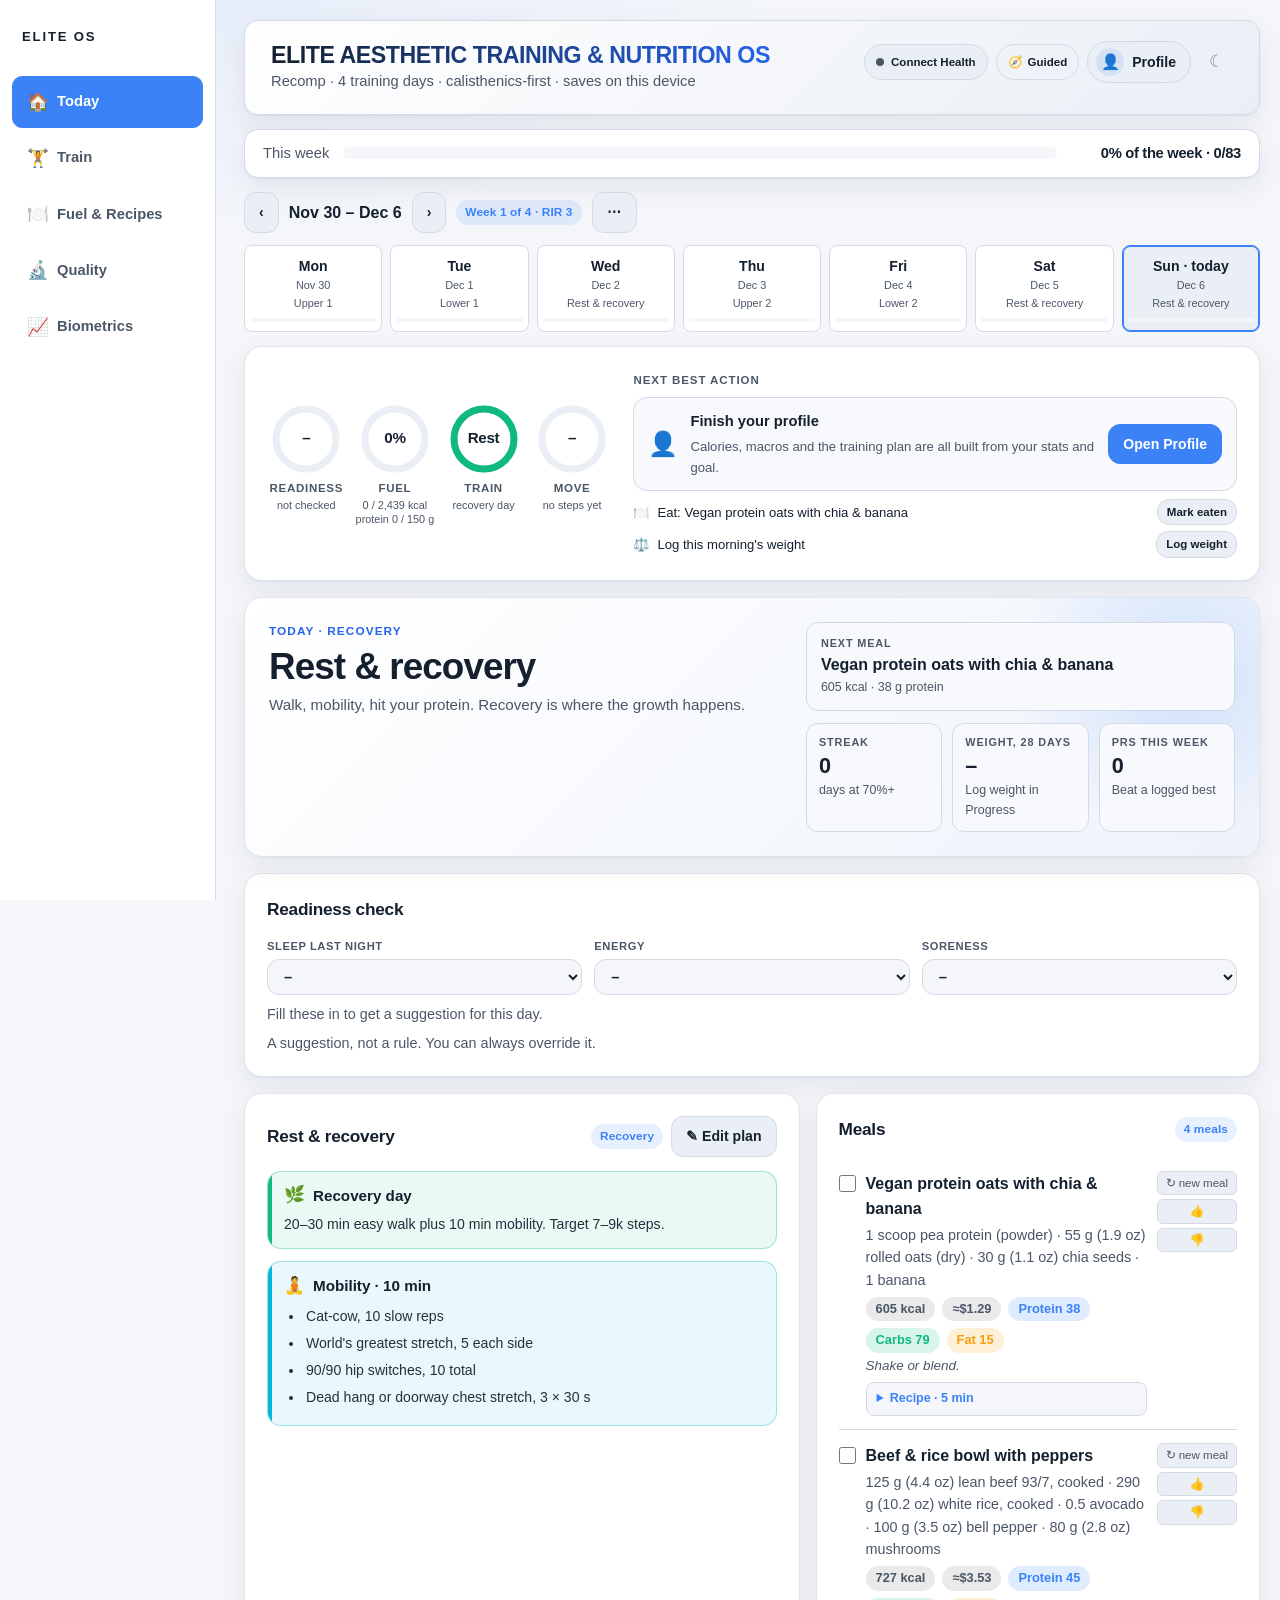
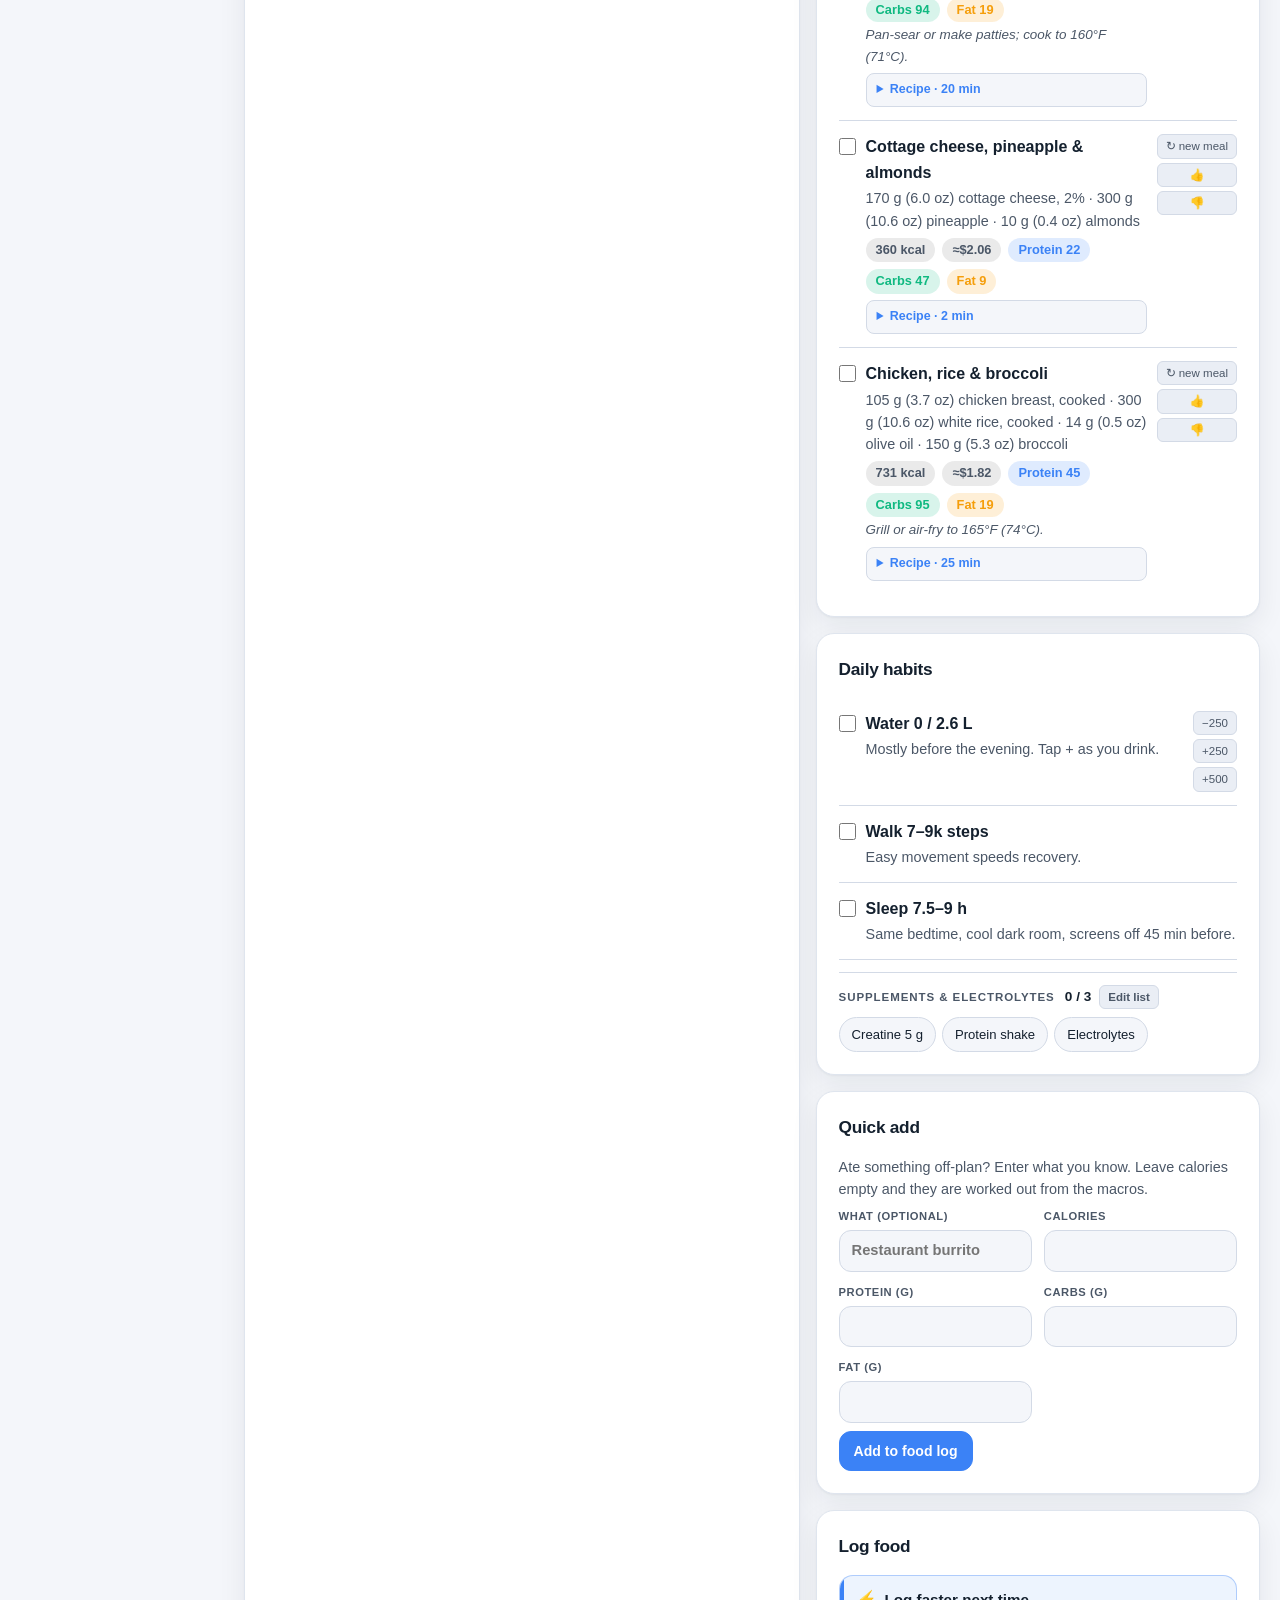
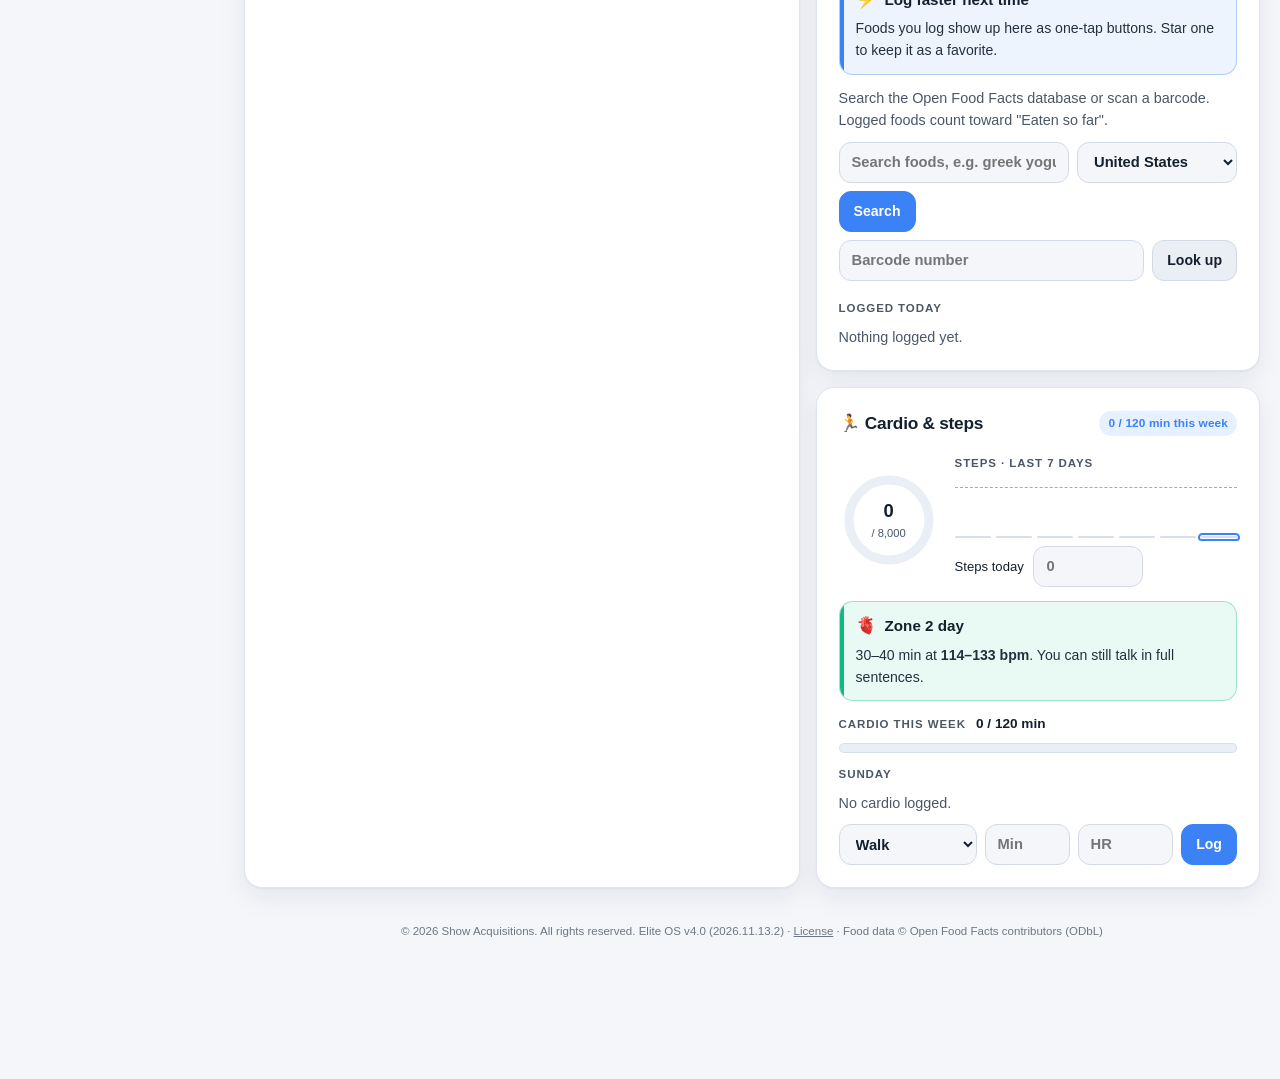
==== commit cb85e3f2: "iOS 27 Shortcuts guide and Health sync coverage check; build 2026.11.13.2 The guide now follows iOS " ====
--- a/index.html
+++ b/index.html
@@ -1519,7 +1519,7 @@
 
 /* "8,421", "8.421", "165,4", "1,234.5" -> number. Whole-number fields read a 3-digit group as thousands. */
 function hxNumStr(s, whole) {
-  s = s.replace(/[\s'  ]/g, "");
+  s = s.replace(/[\s'\u00a0\u202f]/g, "");
   const c = s.lastIndexOf(","), p = s.lastIndexOf(".");
   if (c >= 0 && p >= 0) s = c > p ? s.replace(/\./g, "").replace(",", ".") : s.replace(/,/g, "");
   else if (c >= 0) s = /^-?\d{1,3}(,\d{3})+$/.test(s) && (whole || s.split(",").length > 2) ? s.replace(/,/g, "") : s.replace(/,/g, ".");
@@ -1538,7 +1538,7 @@
   if (m) return { v: +m[1] + m[2] / 60 + (m[3] || 0) / 3600, u: "h" };
   m = s.match(/(\d+(?:[.,]\d+)?)\s*(?:h|hr|hrs|hours?)\b\.?\s*(?:(\d+(?:[.,]\d+)?)\s*(?:m|min|mins|minutes?)\b)?/i);
   if (m) return { v: hxNumStr(m[1]) + (m[2] ? hxNumStr(m[2]) / 60 : 0), u: "h" };
-  m = s.match(/(-?\d[\d.,'  ]*)\s*([a-zµ%/]*)/i);
+  m = s.match(/(-?\d[\d.,'\u00a0\u202f]*)\s*([a-zµ%/]*)/i);
   if (!m) return null;
   const v = hxNumStr(m[1].replace(/[.,]+$/, ""), whole);
   return v === null ? null : { v, u: (m[2] || "").toLowerCase() };
@@ -1557,7 +1557,7 @@
   let m = s.match(/(\d{4})-(\d{1,2})-(\d{1,2})/) || s.match(/^(\d{4})(\d{2})(\d{2})$/);
   if (m && +m[2] >= 1 && +m[2] <= 12 && +m[3] >= 1 && +m[3] <= 31) return { d: m[1] + "-" + hxPad(+m[2]) + "-" + hxPad(+m[3]) };
   if (!HX_EMPTY.test(s)) {
-    const d = new Date(s.replace(/\bat\b/i, " ").replace(/[  ]/g, " "));
+    const d = new Date(s.replace(/\bat\b/i, " ").replace(/[\u202f\u00a0]/g, " "));
     if (!isNaN(d) && d.getFullYear() > 2000) return { d: hxISO(d) };
     return { d: today || null, bad: 1 };
   }
@@ -1667,11 +1667,11 @@
 /* Text -> object. Tries JSON, then repaired JSON (Shortcuts leaves `"steps":,` when a value is empty),
    then a URL query, then CSV lines "date, weight, steps[, sleep, rhr, hrv, kcal]". */
 function hxText(txt, issues) {
-  let s = String(txt ?? "").replace(/^﻿/, "").trim();
+  let s = String(txt ?? "").replace(/^\ufeff/, "").trim();
   if (!s) return null;
   if (s[0] === "{" || s[0] === "[") {
     try { return JSON.parse(s) } catch (e) { /* try to repair below */ }
-    const fixed = s.replace(/:\s*(?=[,}\]])/g, ":null").replace(/:\s*(NaN|nan|undefined|-?Infinity)\s*(?=[,}\]])/g, ":null").replace(/,\s*(?=[}\]])/g, "").replace(/[“”]/g, '"');
+    const fixed = s.replace(/:\s*(?=[,}\]])/g, ":null").replace(/:\s*(NaN|nan|undefined|-?Infinity)\s*(?=[,}\]])/g, ":null").replace(/,\s*(?=[}\]])/g, "").replace(/[\u201c\u201d]/g, '"');
     try { const j = JSON.parse(fixed); issues.push({ field: "body", raw: "", why: "JSON had empty values; repaired" }); return j } catch (e) { issues.push({ field: "body", raw: s.slice(0, 60), why: "not valid JSON" }); return null }
   }
   if (/^[#?]?[^\s=,]*=/.test(s) && !/\n/.test(s)) {
@@ -2514,7 +2514,7 @@
 });
 
 /* ---------- APP VERSION, UPDATE PROMPT, INSTALL PROMPT ---------- */
-const APP_VER="2026.11.13.1",APP_MAJOR="4.0";
+const APP_VER="2026.11.13.2",APP_MAJOR="4.0";
 let UPD=false,BIP=null;
 const inFrame=()=>{try{return window.self!==window.top}catch(e){return true}};
 const isStandalone=()=>matchMedia("(display-mode: standalone)").matches||navigator.standalone===true;
@@ -4524,7 +4524,9 @@
   const hd=S.hd||{},days=Object.keys(hd).filter(d=>HX_FIELDS.some(f=>hd[d][f==="weight"?"w":f]>0)).sort(),last=days[days.length-1]||null;
   const t=hd[TODAY]||{},have=HX_FIELDS.filter(f=>t[f==="weight"?"w":f]>0),miss=HX_FIELDS.filter(f=>!have.includes(f));
   const at=+lsGet(HXATK)||0,age=last?diffD(last,TODAY):null;
-  return {last,age,at,have,miss,state:!last?"off":age<=1?"ok":"stale"};
+  const cov={};let synced=0;
+  for(let i=0;i<14;i++){const x=hd[addD(TODAY,-i)];if(!x)continue;let any=false;HX_FIELDS.forEach(f=>{if(x[f==="weight"?"w":f]>0){cov[f]=(cov[f]||0)+1;any=true}});if(any)synced++}
+  return {last,age,at,have,miss,cov,synced,never:HX_FIELDS.filter(f=>!cov[f]),state:!last?"off":age<=1?"ok":"stale"};
 }
 const agoTxt=t=>{if(!t)return "";const m=Math.max(0,Math.round((Date.now()-t)/6e4));return m<1?"just now":m<60?m+" min ago":m<1440?Math.round(m/60)+" h ago":Math.round(m/1440)+" d ago"};
 function renderPill(){
@@ -4563,6 +4565,9 @@
   const link=`${appURL()}#sync&steps=…&weight=…&sleep=…&rhr=…&hrv=…&kcal=…&u=${u}`;
   b.innerHTML=`${status}
    <div class="hxtoday"><div class="sechl">Today from Health <b>${s.have.length} of ${HX_FIELDS.length}</b></div><div class="hxfs">${HX_FIELDS.map(f=>chip(f,s.have.includes(f))).join("")}</div></div>
+   ${s.state!=="off"?`<div class="hxtoday"><div class="sechl">Last 14 days <b>synced on ${s.synced} of 14</b></div><div class="hxfs">${HX_FIELDS.map(f=>`<span class="hxf ${s.cov[f]?"on":""}">${HX_LABEL[f]} ${s.cov[f]||0}/14</span>`).join("")}</div></div>
+    ${s.synced<12?callout("warn","📅",`Your phone skipped ${14-s.synced} of the last 14 days`,"","iOS hides Health data while the iPhone is locked, so a night-time run on a locked phone sends nothing. Add the second trigger and turn on <b>Allow Running When Locked</b> (Option B, steps 6–8).")+(s.never.length?"":""):""}
+    ${s.never.length&&s.never.length<HX_FIELDS.length?callout("info","➕","Never received: "+esc(s.never.map(f=>HX_LABEL[f]).join(", ")),"",`Your Shortcut is not sending these. Add a <b>Find Health Samples</b> step for each one (Option B, step 1).${s.never.some(f=>f==="hrv"||f==="rhr")?" HRV and resting heart rate are measured only by an Apple Watch or another wearable that writes to Health; without one they stay empty, and that is fine.":""}${s.never.includes("sleep")?" Sleep needs sleep tracking on (Apple Watch, or a Sleep schedule in the Health app).":""}`):""}`:""}
    <div class="hurlbtns"><button class="btn pri" data-hx="sync">↻ Sync now</button><button class="btn" data-hx="focus">Paste data</button></div>
 
    <div class="sechl" style="margin-top:18px">Set up automatic sync</div>
@@ -4577,13 +4582,15 @@
        <li>Data type <b>Health Metrics</b>: Step Count, Weight &amp; Body Mass, Body Fat Percentage, Sleep Analysis, Resting Heart Rate, Heart Rate Variability, Active Energy. Aggregate by <b>Day</b>.</li>
        <li>Add a second automation with data type <b>Workouts</b>.</li>
        <li>Sync cadence hourly. Run one manual export of the last 30 days to backfill.</li></ol>
-      <h3>Option B · Apple Shortcuts (free)</h3><ol class="hsteps">
-       <li>Shortcuts → <b>+</b>. Add <b>Find Health Samples</b> six times, one per type, each with <b>Start Date is today</b>: Steps, Active Energy, Resting Heart Rate, Heart Rate Variability, Weight, Body Fat Percentage. For sleep add a seventh: Sleep, <b>End Date is today</b>.</li>
+      <h3>Option B · Apple Shortcuts (free) · iOS 27</h3><ol class="hsteps">
+       <li>Shortcuts → <b>+</b>, name it <b>Elite Health Sync</b>. Add <b>Find Health Samples</b> six times, one per type, each with <b>Start Date is today</b>: Steps, Active Energy, Resting Heart Rate, Heart Rate Variability, Weight, Body Fat Percentage. For sleep add a seventh: Sleep, <b>End Date is today</b>.</li>
        <li>If you wear an Apple Watch, add the filter <b>Source is</b> your Watch to the Steps and Active Energy actions. Without it the phone and the watch are both counted.</li>
        <li>After each one add <b>Calculate Statistics</b>: Sum for Steps, Active Energy and Sleep (duration); Average for Resting Heart Rate and HRV; for Weight and Body Fat sort the Find action by Start Date, latest first, limit 1.</li>
        <li>Add <b>Get Contents of URL</b>. URL: your link. Method <b>POST</b>. Request Body <b>JSON</b>. Add one field per value and set every field's type to <b>Text</b>: <code>steps</code>, <code>kcal</code>, <code>rhr</code>, <code>hrv</code>, <code>weight</code>, <code>bf</code>, <code>sleep</code>. Put the matching result in each. Add one more Text field, <code>unit</code>, with the value <b>${u}</b>.</li>
        <li>No <b>If</b> blocks are needed for empty values: a blank, 0 or "NaN" field is skipped by the server and the rest of the day is still saved. If you prefer guards, wrap a field in <b>If [result] has any value</b> and set it to empty text in Otherwise.</li>
-       <li>Automation tab → <b>+</b> → trigger <b>App: Is Opened</b> (pick an app you open every morning, or this one) → <b>Run Immediately</b> → run the shortcut. An app-open trigger means the phone is unlocked, which Health requires.</li>
+       <li><b>Let it run while locked.</b> In iOS 27 automations live inside the shortcut: open it → <b>Edit</b> → <b>ⓘ</b> → <b>Privacy</b> → turn on <b>Allow Running When Locked</b>.</li>
+       <li><b>Trigger 1, the full day.</b> <b>Edit</b> → <b>Automation</b> → <b>Time of Day</b>. The next screen offers Time of Day, Sunrise or Sunset: pick <b>Time of Day</b>, set <b>9:30 PM</b>, <b>Daily</b>.</li>
+       <li><b>Trigger 2, the safety net.</b> iOS hides Health data while the iPhone is locked, so some nights trigger 1 sends nothing. Add a trigger that fires while you are using the phone: <b>Edit</b> → <b>Automation</b>, then go back to the trigger list (not the time screen) and scroll down to <b>App</b> → pick an app you open every morning → <b>Is Opened</b>. If the shortcut accepts only one trigger, make a second shortcut <b>Elite Sync 2</b> with one action, <b>Run Shortcut → Elite Health Sync</b>, and give that one the App trigger. Running more than once a day is safe: each run sends the totals so far and the server keeps the newest value per field.</li>
        <li>Run it once with ▶. Then tap <b>Send a test</b> above and <b>Sync now</b>.</li></ol>`
     :`<div class="d">Your phone sends steps, weight, body fat, sleep, HRV, resting heart rate and workouts every day, even with the app closed. This app picks them up whenever it opens.</div><button class="btn pri" id="htNew" style="margin-top:10px">Create my sync link</button><div class="d" id="htMsg" style="margin-top:6px"></div>`}</details>
    <details class="rec" data-hk="url"${op("url")}><summary>No account · the Shortcut opens the app with today's numbers</summary>
@@ -4591,8 +4598,10 @@
     <div class="hurlrow" style="margin-top:8px"><input readonly id="hxLink" value="${esc(link)}" onclick="this.select()"/><button class="btn" data-hx="copylink">Copy</button></div>
     <div class="d" style="margin-top:6px">The app reads the numbers, saves them, and removes them from the address bar. Empty values are fine. Limit: on iPhone, a link opens in Safari, and Safari keeps its own copy of your data, separate from the Home Screen app. If you use the Home Screen app, choose background sync instead.</div></details>
    <details class="rec" data-hk="fix"${op("fix")||(s.state==="stale"?" open":"")}><summary>🛠 Repair: the automation stopped or values are missing</summary><ol class="hsteps">
-    <li><b>Nothing arrives at night.</b> iOS locks Health data while the iPhone is locked, so a Time of Day automation at 9 PM fails silently. Change the trigger to <b>App: Is Opened</b> or <b>Alarm: Is Stopped</b>.</li>
-    <li><b>"Ask Before Running" is on.</b> Open the automation and switch to <b>Run Immediately</b>.</li>
+    <li><b>Some days are missing.</b> iOS hides Health data while the iPhone is locked, so a 9 PM run on a locked phone sends nothing. Turn on <b>Allow Running When Locked</b> and add trigger 2 (Option B, steps 6–8).</li>
+    <li><b>I only see Time of Day, Sunrise or Sunset.</b> That is the screen after you tapped Time of Day. Go back one step: the trigger list is longer, and App, Alarm, Charger and the others are further down.</li>
+    <li><b>It asks before running.</b> Open the shortcut → <b>Edit</b> → <b>ⓘ</b> → <b>Privacy</b> → <b>Allow Running When Locked</b>.</li>
+    <li><b>Sleep, HRV or resting HR never arrive.</b> Your shortcut is missing those Find Health Samples steps, or no device measures them: HRV and resting heart rate come from an Apple Watch or another wearable; sleep needs sleep tracking on.</li>
     <li><b>One empty value used to stop everything.</b> It no longer does. Set every JSON field type to <b>Text</b>, never Number: an empty Number field can stop the request inside Shortcuts before it is sent.</li>
     <li><b>Steps look doubled.</b> Add the <b>Source is</b> Apple Watch filter (step 2 of Option B).</li>
     <li><b>Sleep is missing.</b> Filter sleep by <b>End Date is today</b>, not Start Date: last night's sleep started yesterday.</li>
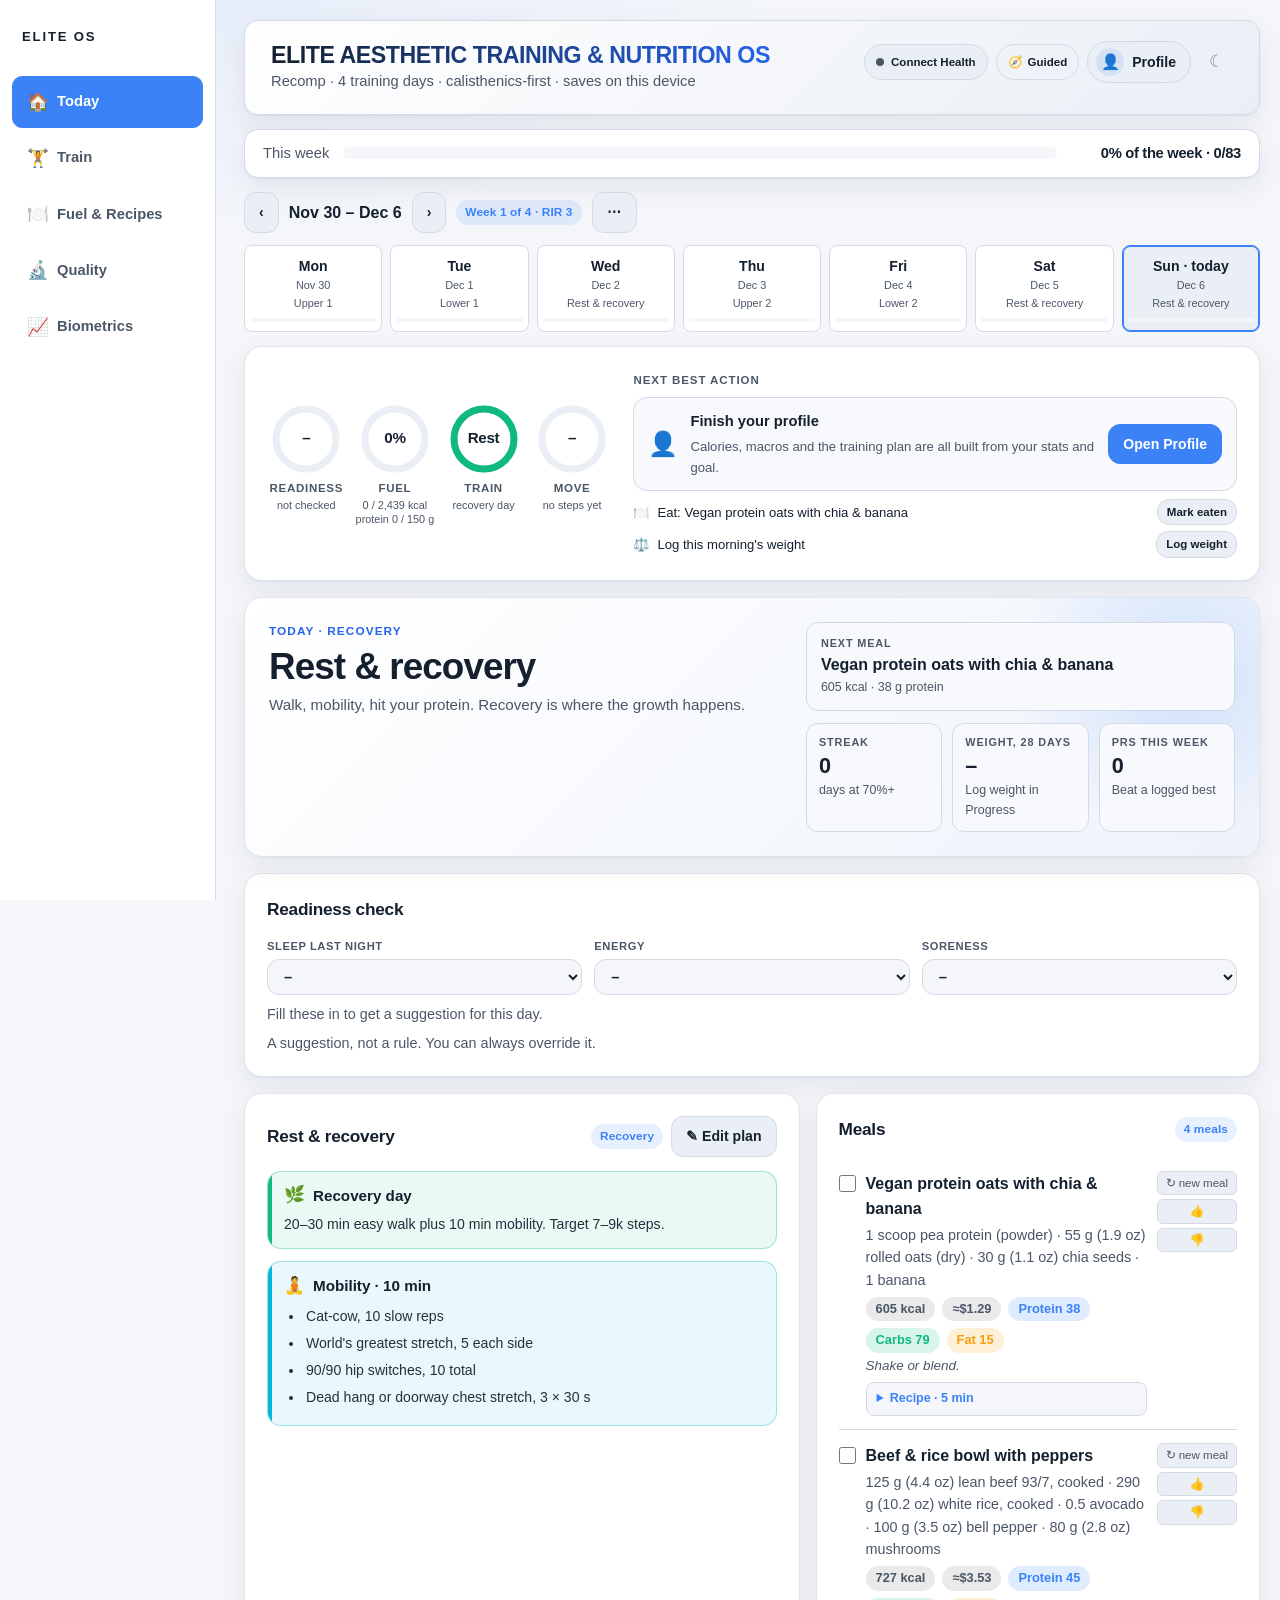
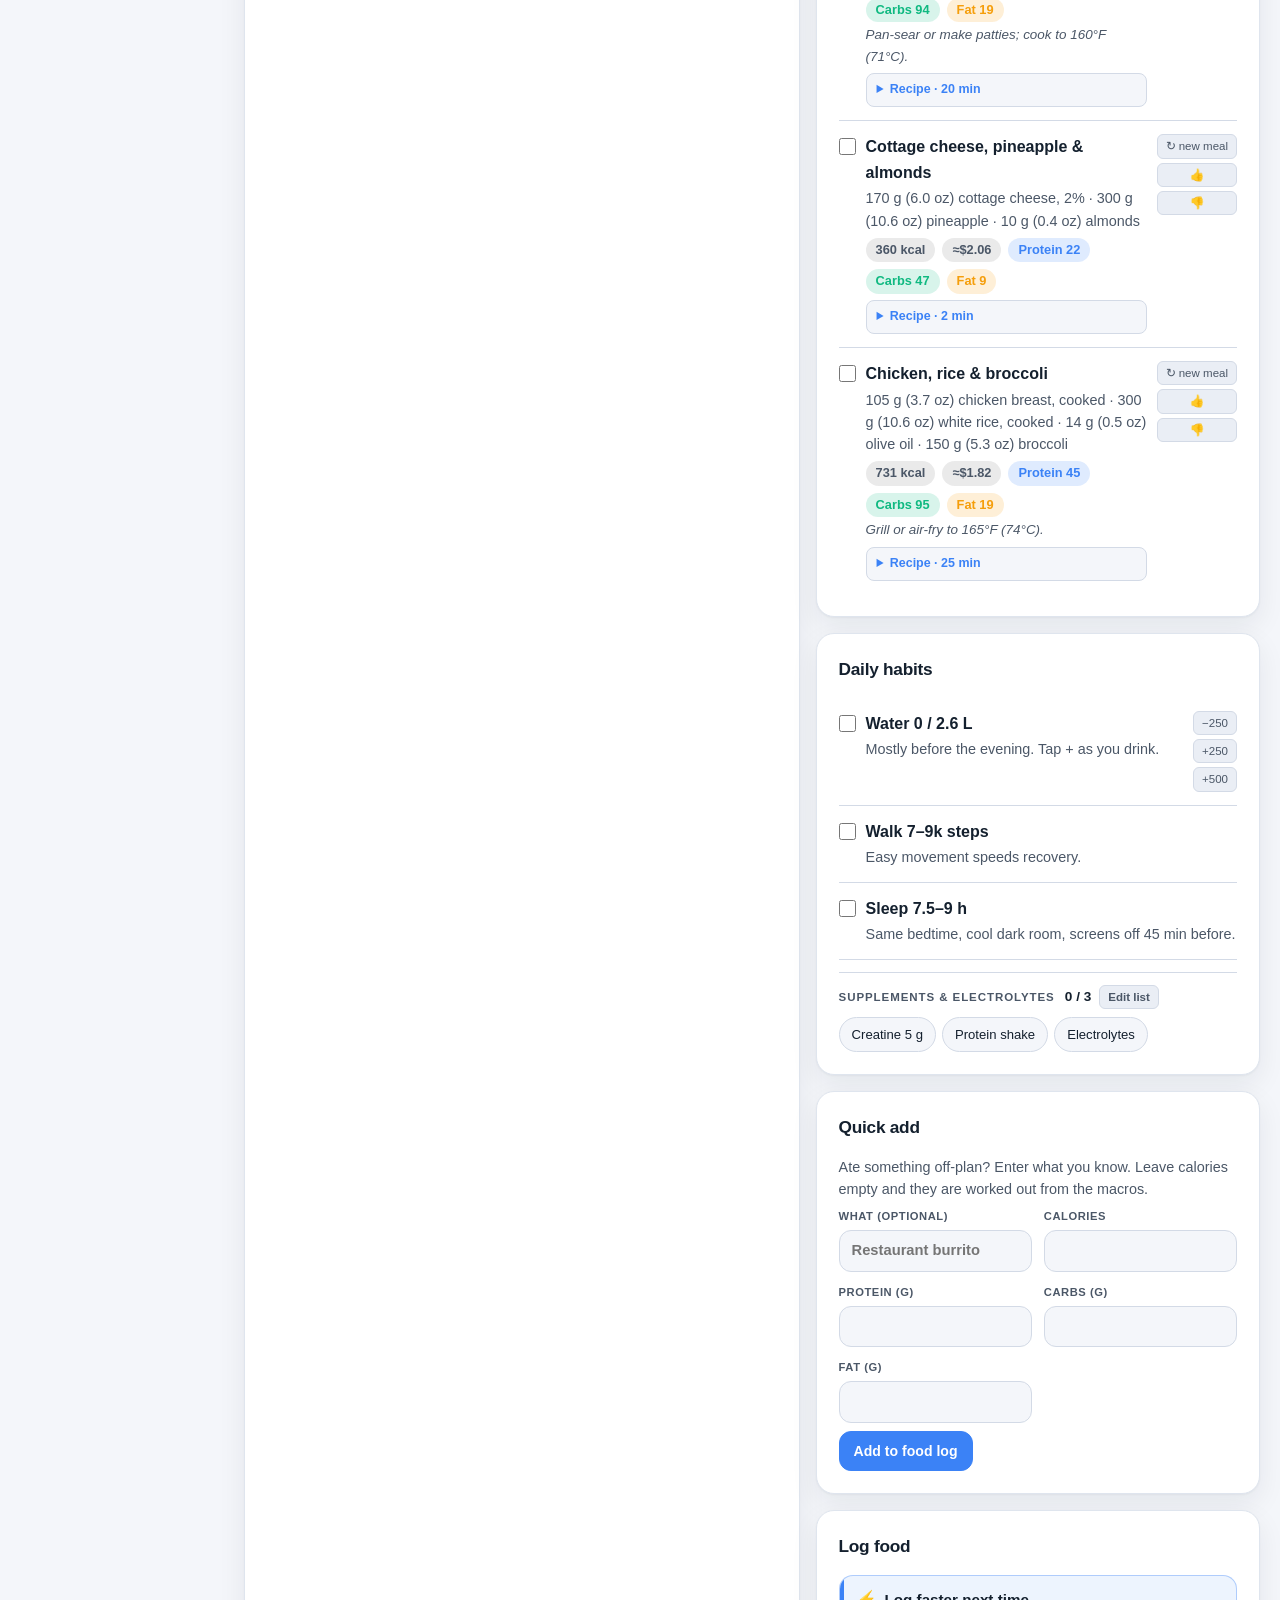
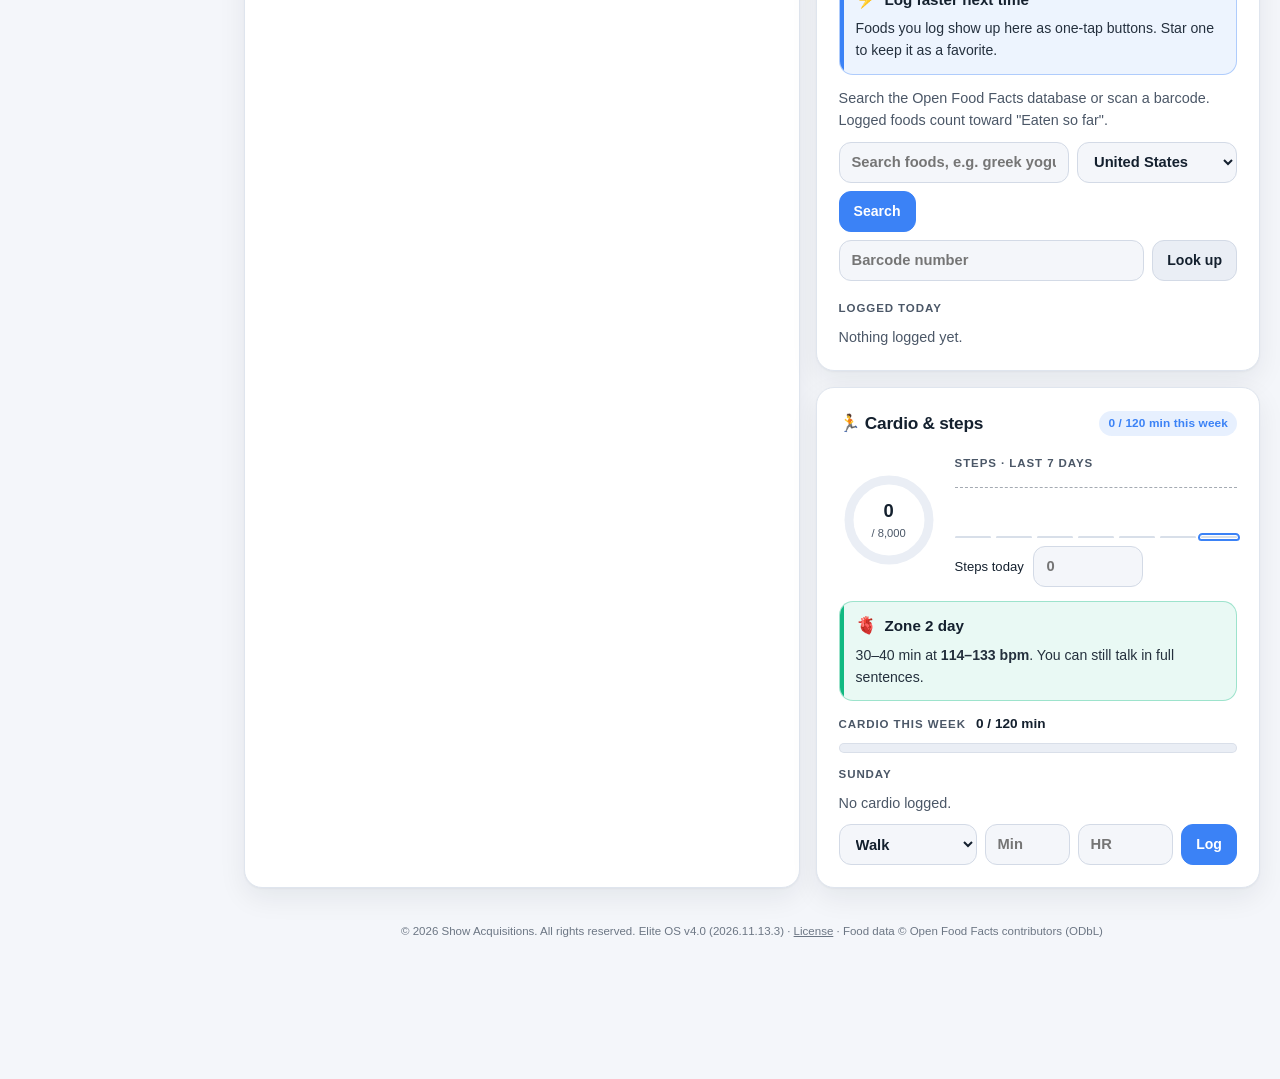
==== commit cc8abf02: "Sleep for iPhone-only users: inbed fallback; build 2026.11.13.3 An iPhone without an Apple Watch rec" ====
--- a/index.html
+++ b/index.html
@@ -1508,6 +1508,7 @@
   rhr: "rhr", restingheartrate: "rhr", restinghr: "rhr", resthr: "rhr",
   hrv: "hrv", heartratevariability: "hrv", hrvsdnn: "hrv", heartratevariabilitysdnn: "hrv",
   sleep: "sleep", sleeph: "sleep", sleephours: "sleep", sleepanalysis: "sleep", asleep: "sleep", timeasleep: "sleep", sleepduration: "sleep",
+  inbed: "inbed", timeinbed: "inbed", sleepinbed: "inbed", bedtime: "inbed",
   weight: "weight", w: "weight", bodymass: "weight", weightbodymass: "weight", bodyweight: "weight", weightkg: "weight_kg", weightlb: "weight_lb", weightlbs: "weight_lb",
   bf: "bf", bodyfat: "bf", bodyfatpercentage: "bf", bodyfatpercent: "bf", bodyfatpct: "bf",
   cardio: "cardio"
@@ -1584,6 +1585,8 @@
       const best = [raw, c.steps_a, c.steps_b].map(x => hxVal(x, f)).filter(Boolean).sort((a, b) => b.v - a.v)[0];
       raw = best ? best.v : raw;
     }
+    /* iPhone without an Apple Watch records sleep only as "In Bed". Asleep time wins when it exists; otherwise time in bed stands in. */
+    if (f === "sleep" && !hxVal(raw, f) && !hxIsEmpty(c.inbed) && hxVal(c.inbed, f)) { raw = c.inbed; bad("sleep", "", "no asleep time sent; used time in bed (iPhone without a watch)") }
     if (hxIsEmpty(raw)) continue;
     const x = hxVal(raw, f);
     if (!x) { if (!/^[\s0.,]*$/.test(String(raw))) bad(f, raw, "not a number"); continue }
@@ -1643,7 +1646,8 @@
       else if (name === "weight_body_mass") { add(d, "weight", q, "last"); if (isFinite(q)) at(d).unit = /lb/.test(units) ? "lb" : "kg" }
       else if (name === "sleep_analysis") {
         let h = num(p.totalSleep ?? p.asleep);
-        if (!isFinite(h)) h = ["core", "deep", "rem"].reduce((a, k) => a + (num(p[k]) || 0), 0) || q;
+        if (!(h > 0)) h = ["core", "deep", "rem"].reduce((a, k) => a + (num(p[k]) || 0), 0) || q;
+        if (!(h > 0)) h = num(p.inBed ?? p.inbed);
         if (/min/.test(units)) h = h / 60;
         add(day(p.sleepEnd || p.date), "sleep", h, "sum");
       }
@@ -2514,7 +2518,7 @@
 });
 
 /* ---------- APP VERSION, UPDATE PROMPT, INSTALL PROMPT ---------- */
-const APP_VER="2026.11.13.2",APP_MAJOR="4.0";
+const APP_VER="2026.11.13.3",APP_MAJOR="4.0";
 let UPD=false,BIP=null;
 const inFrame=()=>{try{return window.self!==window.top}catch(e){return true}};
 const isStandalone=()=>matchMedia("(display-mode: standalone)").matches||navigator.standalone===true;
@@ -4566,8 +4570,8 @@
   b.innerHTML=`${status}
    <div class="hxtoday"><div class="sechl">Today from Health <b>${s.have.length} of ${HX_FIELDS.length}</b></div><div class="hxfs">${HX_FIELDS.map(f=>chip(f,s.have.includes(f))).join("")}</div></div>
    ${s.state!=="off"?`<div class="hxtoday"><div class="sechl">Last 14 days <b>synced on ${s.synced} of 14</b></div><div class="hxfs">${HX_FIELDS.map(f=>`<span class="hxf ${s.cov[f]?"on":""}">${HX_LABEL[f]} ${s.cov[f]||0}/14</span>`).join("")}</div></div>
-    ${s.synced<12?callout("warn","📅",`Your phone skipped ${14-s.synced} of the last 14 days`,"","iOS hides Health data while the iPhone is locked, so a night-time run on a locked phone sends nothing. Add the second trigger and turn on <b>Allow Running When Locked</b> (Option B, steps 6–8).")+(s.never.length?"":""):""}
-    ${s.never.length&&s.never.length<HX_FIELDS.length?callout("info","➕","Never received: "+esc(s.never.map(f=>HX_LABEL[f]).join(", ")),"",`Your Shortcut is not sending these. Add a <b>Find Health Samples</b> step for each one (Option B, step 1).${s.never.some(f=>f==="hrv"||f==="rhr")?" HRV and resting heart rate are measured only by an Apple Watch or another wearable that writes to Health; without one they stay empty, and that is fine.":""}${s.never.includes("sleep")?" Sleep needs sleep tracking on (Apple Watch, or a Sleep schedule in the Health app).":""}`):""}`:""}
+    ${s.synced<12?callout("warn","📅",`Your phone skipped ${14-s.synced} of the last 14 days`,"","iOS hides Health data while the iPhone is locked, so a night-time run on a locked phone sends nothing. Add the second trigger and turn on <b>Allow Running When Locked</b> (Option B, steps 7–9).")+(s.never.length?"":""):""}
+    ${s.never.length&&s.never.length<HX_FIELDS.length?callout("info","➕","Never received: "+esc(s.never.map(f=>HX_LABEL[f]).join(", ")),"",`Your Shortcut is not sending these. Add a <b>Find Health Samples</b> step for each one (Option B, step 1).${s.never.some(f=>f==="hrv"||f==="rhr")?" HRV and resting heart rate are measured only by an Apple Watch or another wearable that writes to Health; without one they stay empty, and that is fine.":""}${s.never.includes("sleep")?" Sleep: on an iPhone without a watch, send the <code>inbed</code> field (Option B, step 2) and keep a Sleep schedule on in the Health app.":""}`):""}`:""}
    <div class="hurlbtns"><button class="btn pri" data-hx="sync">↻ Sync now</button><button class="btn" data-hx="focus">Paste data</button></div>
 
    <div class="sechl" style="margin-top:18px">Set up automatic sync</div>
@@ -4583,10 +4587,11 @@
        <li>Add a second automation with data type <b>Workouts</b>.</li>
        <li>Sync cadence hourly. Run one manual export of the last 30 days to backfill.</li></ol>
       <h3>Option B · Apple Shortcuts (free) · iOS 27</h3><ol class="hsteps">
-       <li>Shortcuts → <b>+</b>, name it <b>Elite Health Sync</b>. Add <b>Find Health Samples</b> six times, one per type, each with <b>Start Date is today</b>: Steps, Active Energy, Resting Heart Rate, Heart Rate Variability, Weight, Body Fat Percentage. For sleep add a seventh: Sleep, <b>End Date is today</b>.</li>
+       <li>Shortcuts → <b>+</b>, name it <b>Elite Health Sync</b>. Add <b>Find Health Samples</b> six times, one per type, each with <b>Start Date is today</b>: Steps, Active Energy, Resting Heart Rate, Heart Rate Variability, Weight, Body Fat Percentage.</li>
+       <li><b>Sleep: two actions, the same for everyone.</b> Add <b>Find Health Samples</b>, type <b>Sleep</b>. Tap the blue words after Start Date and choose <b>is in the last 36 hours</b>; <b>Add Filter</b> → tap its first word → <b>End Date is today</b>; add <b>Value is not In Bed</b> and <b>Value is not Awake</b>; keep <b>All</b>. Then <b>Get Details of Health Samples → Duration</b> and <b>Calculate Statistics → Sum</b>: that is <code>sleep</code>. Duplicate the whole group, change the filters to <b>Value is In Bed</b> only, and send that sum as <code>inbed</code>. With an Apple Watch the server uses your asleep time; on an iPhone alone, which records only time in bed, it uses that instead.</li>
        <li>If you wear an Apple Watch, add the filter <b>Source is</b> your Watch to the Steps and Active Energy actions. Without it the phone and the watch are both counted.</li>
        <li>After each one add <b>Calculate Statistics</b>: Sum for Steps, Active Energy and Sleep (duration); Average for Resting Heart Rate and HRV; for Weight and Body Fat sort the Find action by Start Date, latest first, limit 1.</li>
-       <li>Add <b>Get Contents of URL</b>. URL: your link. Method <b>POST</b>. Request Body <b>JSON</b>. Add one field per value and set every field's type to <b>Text</b>: <code>steps</code>, <code>kcal</code>, <code>rhr</code>, <code>hrv</code>, <code>weight</code>, <code>bf</code>, <code>sleep</code>. Put the matching result in each. Add one more Text field, <code>unit</code>, with the value <b>${u}</b>.</li>
+       <li>Add <b>Get Contents of URL</b>. URL: your link. Method <b>POST</b>. Request Body <b>JSON</b>. Add one field per value and set every field's type to <b>Text</b>: <code>steps</code>, <code>kcal</code>, <code>rhr</code>, <code>hrv</code>, <code>weight</code>, <code>bf</code>, <code>sleep</code>, <code>inbed</code>. Put the matching result in each. Add one more Text field, <code>unit</code>, with the value <b>${u}</b>.</li>
        <li>No <b>If</b> blocks are needed for empty values: a blank, 0 or "NaN" field is skipped by the server and the rest of the day is still saved. If you prefer guards, wrap a field in <b>If [result] has any value</b> and set it to empty text in Otherwise.</li>
        <li><b>Let it run while locked.</b> In iOS 27 automations live inside the shortcut: open it → <b>Edit</b> → <b>ⓘ</b> → <b>Privacy</b> → turn on <b>Allow Running When Locked</b>.</li>
        <li><b>Trigger 1, the full day.</b> <b>Edit</b> → <b>Automation</b> → <b>Time of Day</b>. The next screen offers Time of Day, Sunrise or Sunset: pick <b>Time of Day</b>, set <b>9:30 PM</b>, <b>Daily</b>.</li>
@@ -4598,10 +4603,12 @@
     <div class="hurlrow" style="margin-top:8px"><input readonly id="hxLink" value="${esc(link)}" onclick="this.select()"/><button class="btn" data-hx="copylink">Copy</button></div>
     <div class="d" style="margin-top:6px">The app reads the numbers, saves them, and removes them from the address bar. Empty values are fine. Limit: on iPhone, a link opens in Safari, and Safari keeps its own copy of your data, separate from the Home Screen app. If you use the Home Screen app, choose background sync instead.</div></details>
    <details class="rec" data-hk="fix"${op("fix")||(s.state==="stale"?" open":"")}><summary>🛠 Repair: the automation stopped or values are missing</summary><ol class="hsteps">
-    <li><b>Some days are missing.</b> iOS hides Health data while the iPhone is locked, so a 9 PM run on a locked phone sends nothing. Turn on <b>Allow Running When Locked</b> and add trigger 2 (Option B, steps 6–8).</li>
+    <li><b>Some days are missing.</b> iOS hides Health data while the iPhone is locked, so a 9 PM run on a locked phone sends nothing. Turn on <b>Allow Running When Locked</b> and add trigger 2 (Option B, steps 7–9).</li>
     <li><b>I only see Time of Day, Sunrise or Sunset.</b> That is the screen after you tapped Time of Day. Go back one step: the trigger list is longer, and App, Alarm, Charger and the others are further down.</li>
     <li><b>It asks before running.</b> Open the shortcut → <b>Edit</b> → <b>ⓘ</b> → <b>Privacy</b> → <b>Allow Running When Locked</b>.</li>
-    <li><b>Sleep, HRV or resting HR never arrive.</b> Your shortcut is missing those Find Health Samples steps, or no device measures them: HRV and resting heart rate come from an Apple Watch or another wearable; sleep needs sleep tracking on.</li>
+    <li><b>Sleep never arrives.</b> On an iPhone without a watch, sleep exists only as "In Bed": send the <code>inbed</code> field (Option B, step 2) and turn on a Sleep schedule in the Health app.</li>
+    <li><b>HRV or resting HR never arrive.</b> Only an Apple Watch or another wearable measures them. Without one they stay empty, and readiness works around them.</li>
+    <li><b>See what the server read.</b> Add <b>Quick Look</b> after Get Contents of URL and run the shortcut: the reply lists the <code>fields</code> saved and anything <code>ignored</code>, with the reason.</li>
     <li><b>One empty value used to stop everything.</b> It no longer does. Set every JSON field type to <b>Text</b>, never Number: an empty Number field can stop the request inside Shortcuts before it is sent.</li>
     <li><b>Steps look doubled.</b> Add the <b>Source is</b> Apple Watch filter (step 2 of Option B).</li>
     <li><b>Sleep is missing.</b> Filter sleep by <b>End Date is today</b>, not Start Date: last night's sleep started yesterday.</li>
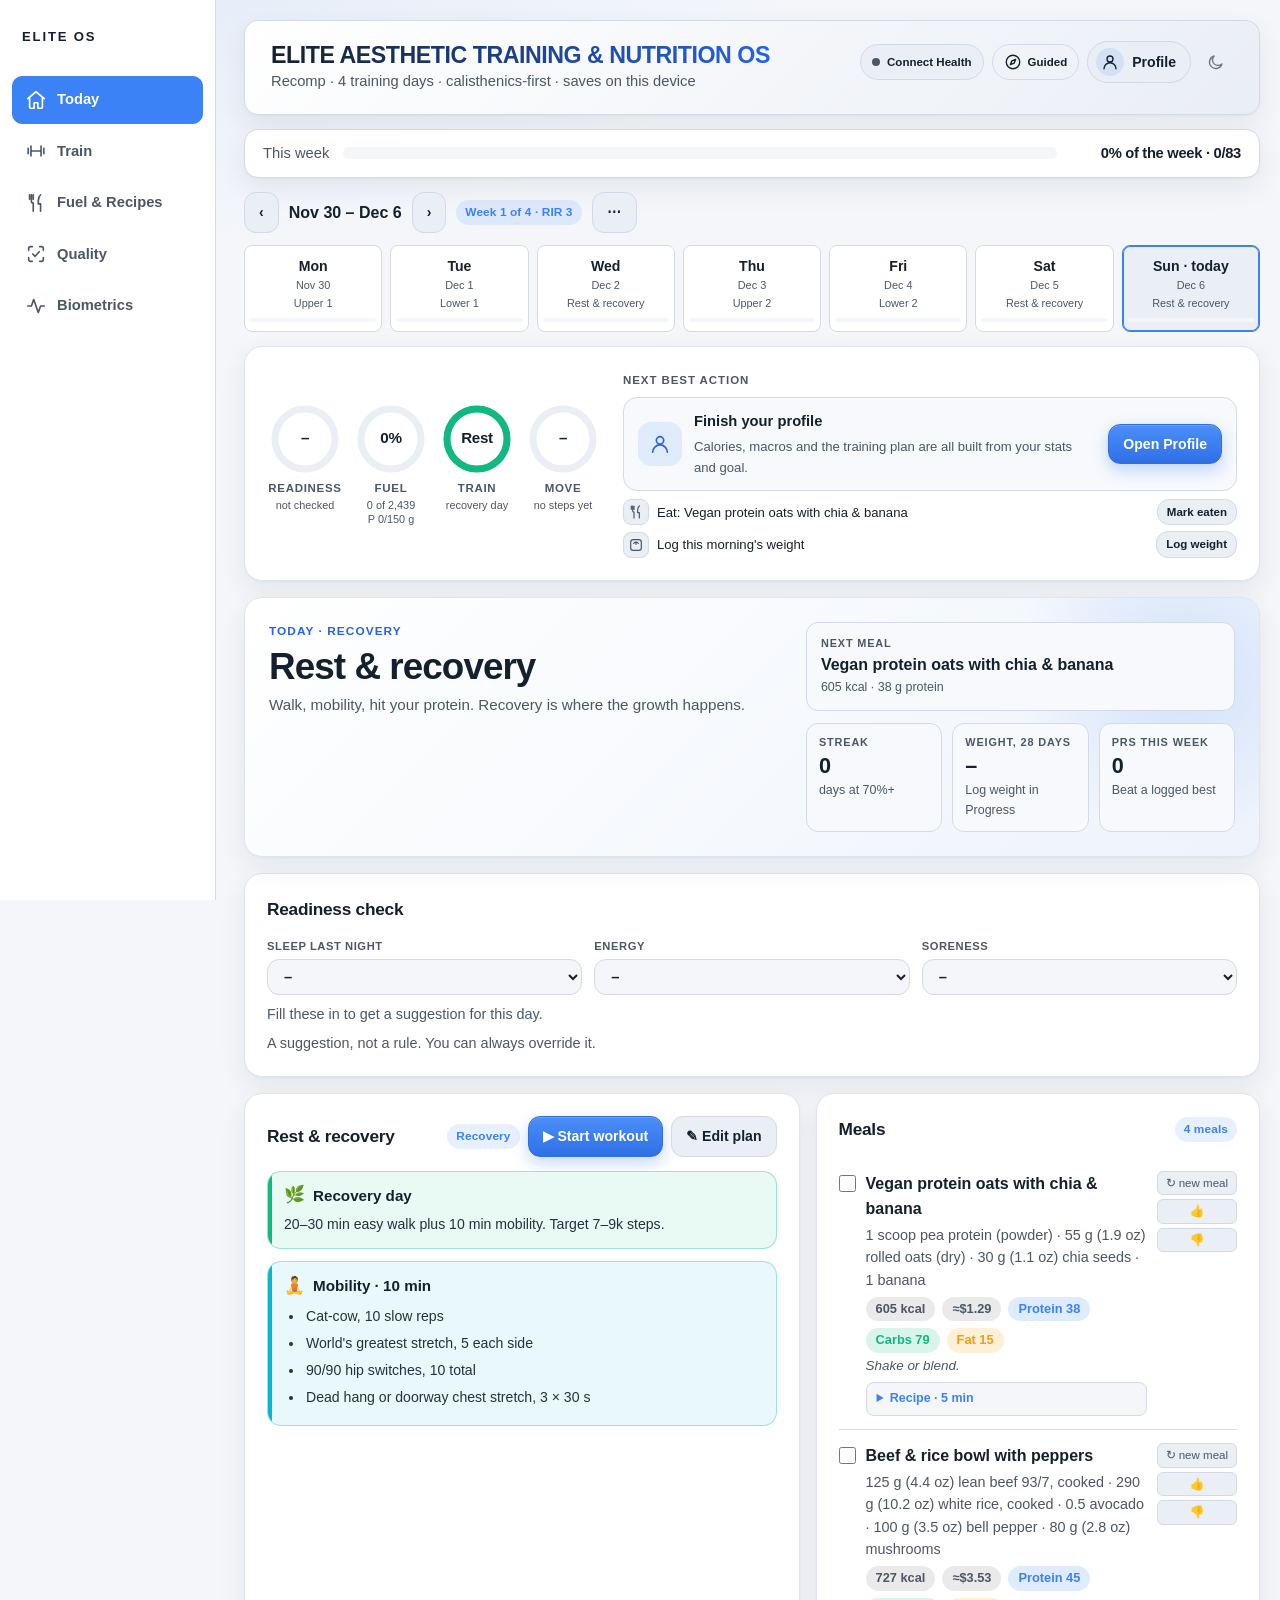
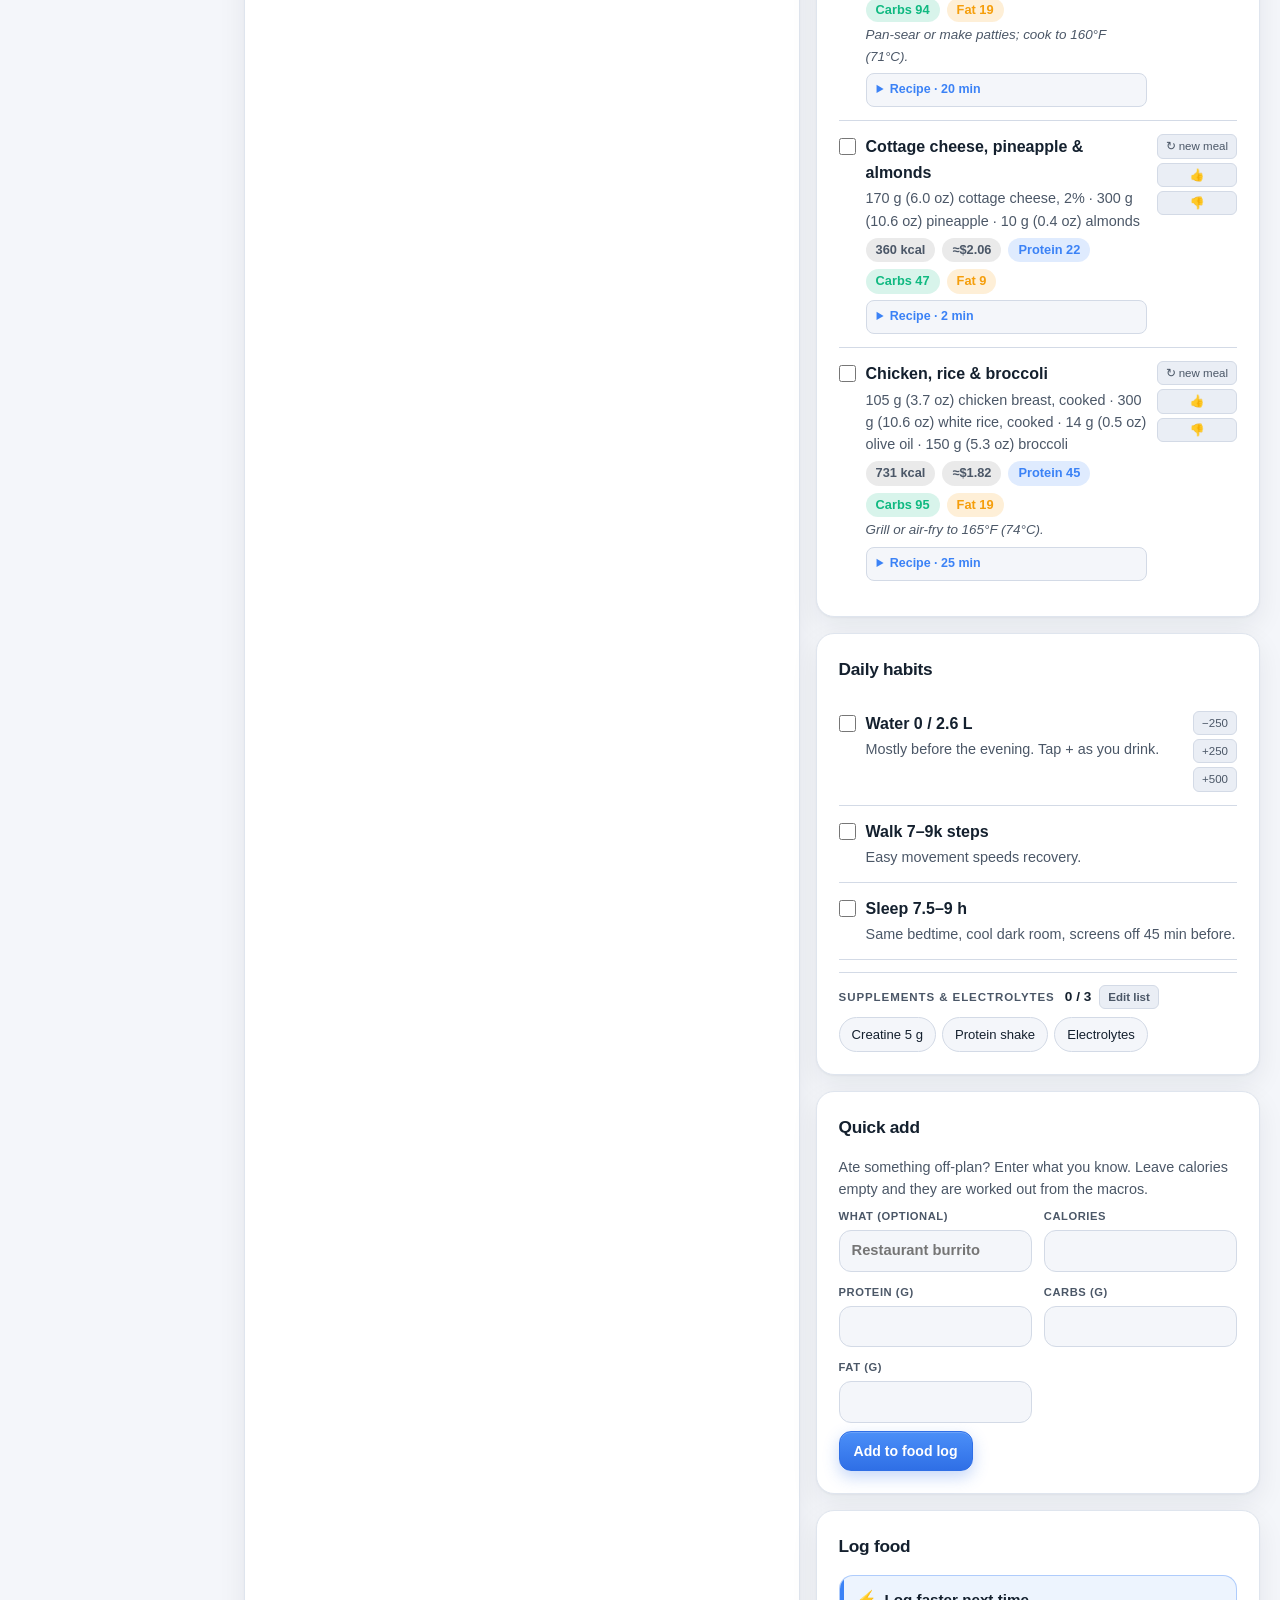
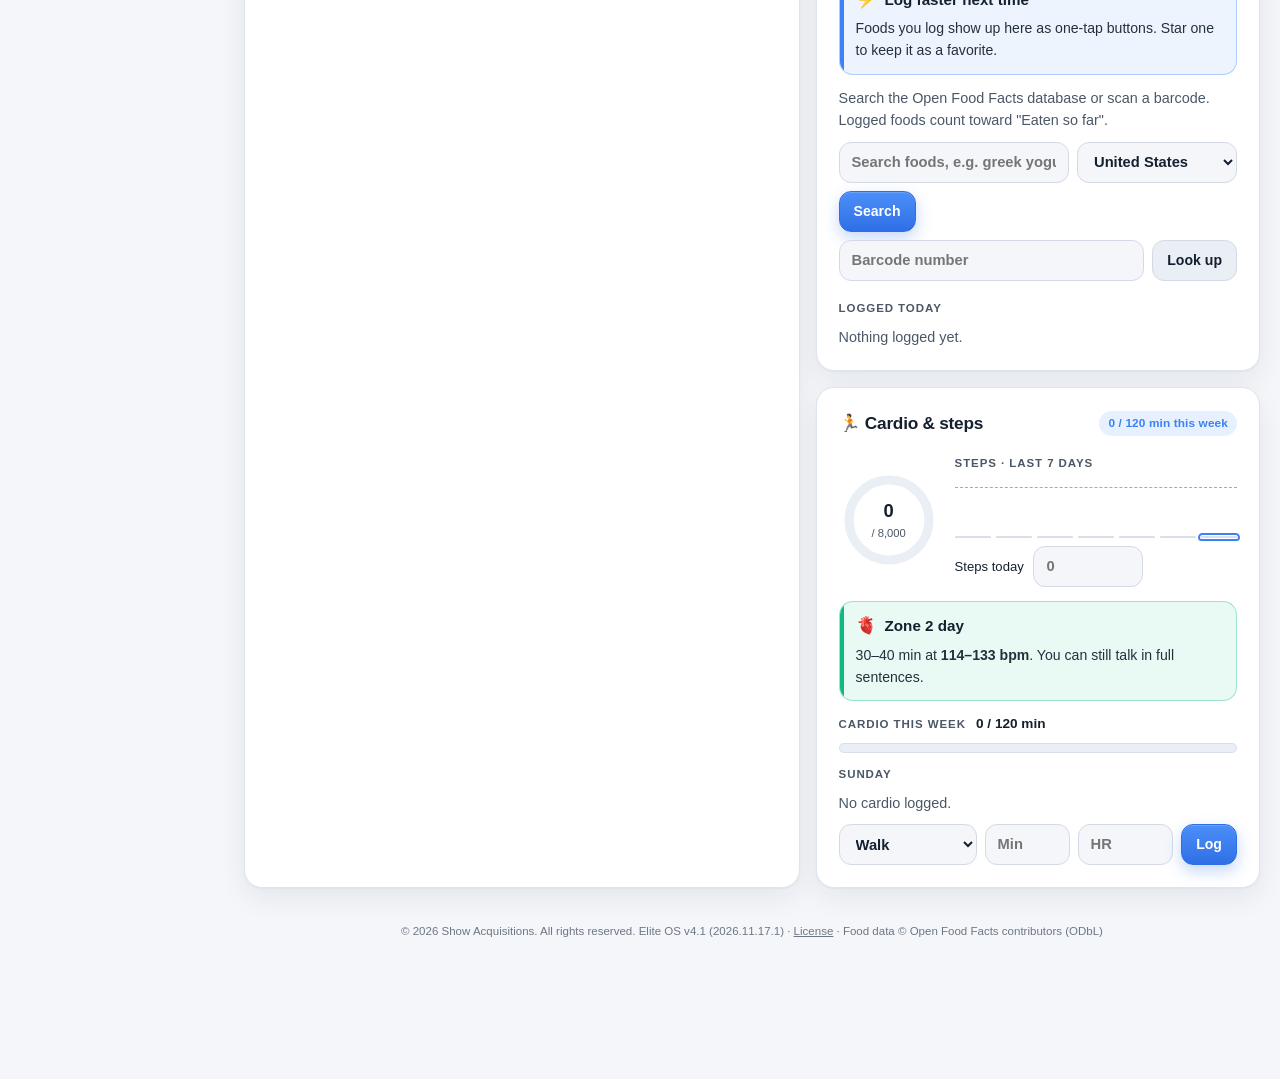
==== commit 8e30e359: "v4.1: premium polish, one-tap sync, push diagnostics; build 2026.11.17.1 - Phone layout: no sideways" ====
--- a/index.html
+++ b/index.html
@@ -646,23 +646,92 @@
     .tab:hover:not(.active){background:var(--panel2);color:var(--text);border-color:transparent}
     .tab .tbadge{top:50%;right:10px;transform:translateY(-50%)}
   }
+
+  /* ===================== V4.1 POLISH ===================== */
+  html{color-scheme:dark}html[data-theme=light]{color-scheme:light}
+  *{-webkit-tap-highlight-color:transparent}
+  ::selection{background:rgba(59,130,246,.35)}
+  .ico{flex:none;display:block}
+  a.btn{display:inline-flex;align-items:center;justify-content:center;text-decoration:none}
+  .btn{display:inline-flex;align-items:center;justify-content:center;gap:6px;font-weight:600}
+  .btn.pri{background:linear-gradient(180deg,#4b8ff8,#2f6fe6);border-color:#2f6fe6;color:#fff;box-shadow:0 1px 0 rgba(255,255,255,.18) inset,0 6px 16px rgba(47,111,230,.28)}
+  .btn.pri:hover{filter:brightness(1.07);color:#fff;border-color:#2f6fe6}
+  .seg button{display:flex;align-items:center;justify-content:center;gap:7px}
+  .hprof .hpi{font-size:0}
+  .hthm{opacity:.8}
+  .pgsec span{display:grid;place-items:center;width:28px;height:28px;border-radius:9px;background:var(--panel2);border:1px solid var(--border);color:var(--accent2,var(--accent))}
+  .nba-i{display:grid;place-items:center;width:44px;height:44px;border-radius:13px;background:var(--glow);color:var(--accent2,var(--accent));font-size:0}
+  .nba-s{display:grid;place-items:center;width:26px;height:26px;border-radius:8px;background:var(--panel2);border:1px solid var(--border);color:var(--muted);flex:none}
+  .day.today b::after{content:" · today"}
+  .day .dd,.day .dl{display:block}
+  body[data-tab]:not([data-tab=plan]) .overall{display:none}
+  /* readiness breakdown: one grid, so the bars line up */
+  .rdx-r{grid-template-columns:150px minmax(80px,1fr) minmax(110px,170px) 52px}
+  .rdx-r em{text-align:right}
+  /* food log rows keep their buttons on screen */
+  #foodBox .irow{align-items:center}
+  #foodBox .irow .ims{white-space:normal;display:flex;flex-wrap:wrap;align-items:center;justify-content:flex-end;gap:4px 8px;min-width:0}
+  .crings{grid-template-columns:repeat(4,minmax(0,1fr))}
+  .nbaq{grid-template-columns:minmax(0,1fr)}.nba2{min-width:0}.nba1{min-width:0}.nba{min-width:0}.cmd{min-width:0}.cmd>*{min-width:0}
+  #gcIn{min-width:0}
+  @media(min-width:701px){
+    ::-webkit-scrollbar{width:11px;height:11px}::-webkit-scrollbar-thumb{background:var(--border);border-radius:8px;border:3px solid var(--bg)}::-webkit-scrollbar-track{background:transparent}
+    .hxl-f{display:inline}
+  }
+  @media(max-width:700px){
+    /* header: one row, brand left, controls right */
+    header{flex-wrap:nowrap!important;align-items:center!important;padding:10px 12px;gap:8px;border-radius:16px}
+    header .sub{display:none}
+    header h1{font-size:.92rem;letter-spacing:.12em;white-space:nowrap}
+    .hact{flex-wrap:nowrap;gap:6px}
+    .hxpill{min-height:38px;padding:6px 11px}
+    .hxpill .hxl{max-width:none}.hxl-f{display:none}
+    #btnMode,.hprof,.hthm{width:38px;height:38px;min-height:38px;padding:0;justify-content:center;border-radius:50%;flex:none}
+    .hprof .hpi{width:auto;height:auto;background:none}
+    #btnMode .hpl{display:none}
+    /* week strip: all seven days visible */
+    .days{display:grid;grid-template-columns:repeat(7,minmax(0,1fr));gap:6px;overflow:visible;padding-bottom:0}
+    .day{flex:none;padding:8px 0 8px;border-radius:14px;min-width:0}
+    .day b{font-size:.62rem;font-weight:700;color:var(--muted);text-transform:uppercase;letter-spacing:.05em}
+    .day.today b::after{content:none}.day.today b{color:var(--accent2,var(--accent))}
+    .day .dm,.day .dl{display:none}
+    .day .dd{font-size:1.05rem;font-weight:800;color:var(--text);margin-top:1px;line-height:1.2}
+    .day.rs:not(.active) .dd{opacity:.5}
+    .day .mini{margin:6px 9px 0;height:3px}
+    /* tab bar: glass, icon + label, thin active marker */
+    .tabs{background:var(--panel);background:color-mix(in srgb,var(--panel) 80%,transparent);-webkit-backdrop-filter:saturate(1.6) blur(18px);backdrop-filter:saturate(1.6) blur(18px)}
+    .tab{min-height:58px;gap:3px;padding:8px 2px 6px;font-size:.64rem;font-weight:600;letter-spacing:.01em;color:var(--muted)}
+    .tab.active,.tab:hover{background:transparent;color:var(--accent2,var(--accent))}
+    html[data-theme=light] .tab.active,html[data-theme=light] .tab:hover{color:var(--accent2)}
+    .tab.active::before{content:"";position:absolute;top:0;left:50%;width:26px;height:3px;border-radius:0 0 3px 3px;background:var(--accent);transform:translateX(-50%)}
+    .tab .ic{display:grid;place-items:center;height:24px;font-size:0}
+    .planseg{-webkit-backdrop-filter:blur(14px);backdrop-filter:blur(14px);background:color-mix(in srgb,var(--panel2) 86%,transparent)}
+    .overall{padding:10px 14px}
+    .cring small{font-size:.66rem}
+    #pane-profile .fgrid{grid-template-columns:1fr}
+    #pane-profile select,#pane-profile input:not([type=checkbox]){width:100%}
+    .rdx-r{grid-template-columns:minmax(0,1.1fr) minmax(0,1fr) minmax(0,1.2fr)}.rdx-r em{display:none}
+    .card h2{flex-wrap:wrap;gap:8px}
+  }
+  @media(max-width:700px){.irow .ims{white-space:normal;text-align:right;min-width:0}.seg button{min-width:0;padding:10px 6px}}
+  @media(max-width:360px){.seg .ico{display:none}.seg button{font-size:.84rem}.cring-g{transform:scale(.82);margin:-6px}.crings{gap:2px}.cring span{font-size:.62rem;letter-spacing:.03em}.hxn{display:none}}
 </style>
 </head>
 <body>
 <header style="display:flex;justify-content:space-between;align-items:flex-start;gap:10px">
   <div><h1><span class="h1f">ELITE AESTHETIC TRAINING &amp; NUTRITION OS</span><span class="h1s">ELITE OS</span></h1>
   <p class="sub" id="sub"></p></div>
-  <div class="hact"><button type="button" class="hxpill s-off" id="hxPill" aria-label="Health sync status"></button><button type="button" id="btnMode" aria-label="Experience mode"></button><button type="button" class="hprof" data-goto="profile" aria-label="Profile and settings"><span class="hpi">👤</span><span class="hpl">Profile</span></button><button type="button" class="hthm" id="btnTheme" aria-label="Switch theme" title="Switch theme">☀</button></div>
+  <div class="hact"><button type="button" class="hxpill s-off" id="hxPill" aria-label="Health sync status"></button><button type="button" id="btnMode" aria-label="Experience mode"></button><button type="button" class="hprof" data-goto="profile" aria-label="Profile and settings"><span class="hpi" data-ico="user"></span><span class="hpl">Profile</span></button><button type="button" class="hthm" id="btnTheme" aria-label="Switch theme" title="Switch theme"></button></div>
 </header>
 <div id="updBar"></div><div id="installBox"></div>
 <div class="overall"><span class="sub">This week</span><div class="bar"><div id="overallFill" style="width:0"></div></div><b id="overallTxt"></b></div>
 <nav class="tabs" aria-label="Sections">
-  <button class="tab active" data-tab="plan"><span class="ic">🏠</span><span class="full">Today</span><span class="short">Today</span></button>
-  <button class="tab" data-tab="train"><span class="ic">🏋️</span><span class="full">Train</span><span class="short">Train</span></button>
-  <button class="tab" data-tab="food"><span class="ic">🍽️</span><span class="full">Fuel &amp; Recipes</span><span class="short">Fuel</span></button>
-  <button class="tab" data-tab="quality"><span class="ic">🔬</span><span class="full">Quality</span><span class="short">Quality</span></button>
-  <button class="tab" data-tab="progress"><span class="ic">📈</span><span class="full">Biometrics</span><span class="short">Trends</span></button>
-  <button class="tab" data-tab="coach" id="tabCoach" hidden><span class="ic">🧑‍🏫</span><span class="full">Clients</span><span class="short">Clients</span></button>
+  <button class="tab active" data-tab="plan"><span class="ic" data-ico="home"></span><span class="full">Today</span><span class="short">Today</span></button>
+  <button class="tab" data-tab="train"><span class="ic" data-ico="dumbbell"></span><span class="full">Train</span><span class="short">Train</span></button>
+  <button class="tab" data-tab="food"><span class="ic" data-ico="utensils"></span><span class="full">Fuel &amp; Recipes</span><span class="short">Fuel</span></button>
+  <button class="tab" data-tab="quality"><span class="ic" data-ico="scan"></span><span class="full">Quality</span><span class="short">Quality</span></button>
+  <button class="tab" data-tab="progress"><span class="ic" data-ico="activity"></span><span class="full">Biometrics</span><span class="short">Trends</span></button>
+  <button class="tab" data-tab="coach" id="tabCoach" hidden><span class="ic" data-ico="users"></span><span class="full">Clients</span><span class="short">Clients</span></button>
   </nav>
 
 <section id="pane-train" class="pane"></section>
@@ -679,7 +748,7 @@
   <div class="kpis" id="kpis"></div>
   <div id="peakNote"></div>
   <div id="coachBox"></div>
-  <div class="seg planseg" role="tablist"><button class="on" data-pseg="w">🏋️ Workout</button><button data-pseg="m">🍽️ Nutrition</button></div>
+  <div class="seg planseg" role="tablist"><button class="on" data-pseg="w"><span data-ico="dumbbell"></span>Workout</button><button data-pseg="m"><span data-ico="utensils"></span>Nutrition</button></div>
   <div class="card" data-s="w"><h2><span>Readiness check</span><span class="badge" id="rdBadge"></span></h2><div id="readyBox"></div></div>
   <div class="grid2">
     <div class="card" data-s="w"><h2><span id="wTitle"></span><span style="display:flex;gap:8px;align-items:center"><span class="badge" id="wBadge"></span><button class="btn pri" id="wStart" data-wm="open" hidden>▶ Start workout</button><button class="btn" id="wEdit" data-goto="train" hidden>✎ Edit plan</button></span></h2><div id="wList"></div></div>
@@ -696,14 +765,14 @@
 </section>
 
 <section id="pane-grocery" class="pane">
-  <div class="seg foodseg"><button data-food="grocery">🛒 Groceries</button><button data-food="kitchen">🍳 Recipes</button><button data-food="overview">🎯 Targets</button></div>
+  <div class="seg foodseg"><button data-food="grocery"><span data-ico="cart"></span>Groceries</button><button data-food="kitchen"><span data-ico="book"></span>Recipes</button><button data-food="overview"><span data-ico="target"></span>Targets</button></div>
   <div class="card"><h2><span>Shopping list for the displayed week</span><span style="display:flex;gap:8px;align-items:center"><span class="badge" id="gBadge"></span><button class="btn" id="gShare">Share / copy</button></span></h2><div id="gList"></div></div>
   <div class="card"><h2><span>Your items</span><button class="btn" id="btnGcClear">Clear checked</button></h2><div style="display:flex;gap:8px;margin-top:4px"><input id="gcIn" placeholder="Add an item, e.g. 2 lb ground turkey" style="flex:1"/><button class="btn" id="btnGcAdd">Add</button></div><div id="gCustom"></div><div id="gRecipes"></div></div>
   <div class="card"><h2><span>Batch cook plan</span><span class="badge">Meal prep</span></h2><div id="prepList"></div></div>
 </section>
 
 <section id="pane-kitchen" class="pane">
-  <div class="seg foodseg"><button data-food="grocery">🛒 Groceries</button><button data-food="kitchen">🍳 Recipes</button><button data-food="overview">🎯 Targets</button></div>
+  <div class="seg foodseg"><button data-food="grocery"><span data-ico="cart"></span>Groceries</button><button data-food="kitchen"><span data-ico="book"></span>Recipes</button><button data-food="overview"><span data-ico="target"></span>Targets</button></div>
   <div class="grid2">
     <div>
       <div class="card"><h2><span>Foods I like and dislike</span><span class="badge" id="kfBadge"></span></h2><div class="d">Tap a food to cycle: neutral, liked 👍, disliked 🚫. Disliked foods leave your plan right away. Liked foods show up more often.</div><input id="kq" placeholder="Search foods" style="width:100%;margin:8px 0"/><div id="kFoods"></div></div>
@@ -718,7 +787,7 @@
 
 <section id="pane-progress" class="pane">
   <div id="bioBox"></div>
-  <div class="pgsec"><span>📏</span> Body &amp; check-in</div>
+  <div class="pgsec"><span data-ico="ruler"></span> Body &amp; check-in</div>
   <div class="grid2">
     <div class="card"><h2><span>Daily log</span><input type="date" id="logDate"/></h2>
       <div class="log-grid">
@@ -735,15 +804,15 @@
     <div class="card"><h2><span>Trend & auto-adjust</span></h2><div id="trend"></div><h3>Weight, last 28 days</h3><div id="logWt"></div></div>
   </div>
   <div id="measBox"></div>
-  <div class="pgsec"><span>🏋️</span> Training</div>
+  <div class="pgsec"><span data-ico="dumbbell"></span> Training</div>
   <div id="wlogBox"></div>
   <div id="chartBox"></div>
   <div id="progExtra"></div>
-  <div class="pgsec"><span>⌚</span> Health &amp; photos</div>
+  <div class="pgsec"><span data-ico="heart"></span> Health &amp; photos</div>
   <div class="card" id="hxCard"><h2><span>Health sync</span><span class="badge">Apple Health · Shortcuts</span></h2><div id="hxBox"></div></div>
   <div class="card"><h2><span>Steps</span></h2><div id="healthBox"></div></div>
   <div class="card"><h2><span>Progress photos</span></h2><div id="photoBox"></div></div>
-  <div class="pgsec"><span>🔒</span> Privacy</div>
+  <div class="pgsec"><span data-ico="lock"></span> Privacy</div>
   <div class="card"><h2><span>Privacy and data</span></h2>
     <details class="rec" open><summary>What is stored and where</summary>
       <ol>
@@ -1948,7 +2017,7 @@
     :`<button class="btn" data-wk="-1">‹</button><b>${dateLabel(mon,{month:"short",day:"numeric"})} – ${dateLabel(addD(mon,6),{month:"short",day:"numeric"})}</b><button class="btn" data-wk="1">›</button>${S.weekOffset?'<button class="btn" data-wk="0">Today</button>':""}<span class="badge"><span class="bfull">Week ${W.wk+1} of 4 · RIR ${W.rir}${W.wk===3?" · deload":""}</span><span class="bshort">W${W.wk+1} · RIR ${W.rir}${W.wk===3?" · DL":""}</span></span><details class="more"><summary class="btn" aria-label="More week options" title="More">⋯</summary><div class="menu"><button class="btn" id="btnRotate">🔄 New block (rotate exercises)</button><button class="btn" id="btnIcs">📅 Add week to calendar</button><button class="btn" data-ui="ics4">⏰ Reminders: next 4 weeks</button><button class="btn" id="btnWake">${wlWant?"🔆 Screen stays on ✓":"🔆 Keep screen on"}</button><div class="mver">Version ${APP_MAJOR} · build ${APP_VER}</div></div></details>`;
   $("days").innerHTML=W.days.map(x=>{
     const pr=dayProg(x);
-    return `<button aria-pressed="${x.date===d.date}" class="day ${x.date===d.date?"active":""} ${pr.t&&pr.n===pr.t?"done":""}" data-day="${x.date}"><b>${dateLabel(x.date,{weekday:"short"})}${x.date===TODAY?" · today":""}</b><small>${dateLabel(x.date,{month:"short",day:"numeric"})}</small><small>${esc(x.label)}</small><div class="mini"><i style="width:${pr.pct*100}%"></i></div></button>`;
+    return `<button aria-pressed="${x.date===d.date}" class="day ${x.date===d.date?"active":""} ${pr.t&&pr.n===pr.t?"done":""} ${x.date===TODAY?"today":""} ${x.session&&x.session.ex&&x.session.ex.length?"tr":"rs"}" data-day="${x.date}"><b>${dateLabel(x.date,{weekday:"short"})}</b><small class="dd"><span class="dm">${dateLabel(x.date,{month:"short"})} </span>${parseISO(x.date).getDate()}</small><small class="dl">${esc(x.label)}</small><div class="mini"><i style="width:${pr.pct*100}%"></i></div></button>`;
   }).join("");
   const pr=dayProg(d),m=d.macros,a=d.actual;
   const xt=S.extra[d.date]||{kcal:0,p:0};
@@ -2518,7 +2587,7 @@
 });
 
 /* ---------- APP VERSION, UPDATE PROMPT, INSTALL PROMPT ---------- */
-const APP_VER="2026.11.13.3",APP_MAJOR="4.0";
+const APP_VER="2026.11.17.1",APP_MAJOR="4.1";
 let UPD=false,BIP=null;
 const inFrame=()=>{try{return window.self!==window.top}catch(e){return true}};
 const isStandalone=()=>matchMedia("(display-mode: standalone)").matches||navigator.standalone===true;
@@ -3405,7 +3474,7 @@
 function applyTheme(t){
   document.documentElement.dataset.theme=t;
   const m=document.querySelector("meta[name=theme-color]");if(m)m.content=t==="light"?"#f4f6fa":"#0a0d13";
-  const b=$("btnTheme");if(b){b.textContent=t==="light"?"☾":"☀";b.title=b.ariaLabel=t==="light"?"Switch to dark theme":"Switch to light theme"}
+  const b=$("btnTheme");if(b){b.innerHTML=ico(t==="light"?"moon":"sun",18);b.title=b.ariaLabel=t==="light"?"Switch to dark theme":"Switch to light theme"}
 }
 function initTheme(){
   let t="dark";
@@ -4339,6 +4408,33 @@
 /* ===================== V4: ONE DAY MODEL, HEALTH SYNC ENGINE, READINESS, QUALITY, BIOMETRICS, MODES ===================== */
 /* New synced keys: supp (supplements per day), nut (what was eaten per day), favs (favorite foods), ux (mode, supplement list).
    All are optional: an older backup or cloud copy without them loads unchanged. */
+/* One icon set, drawn in the text colour, instead of emoji that look different on every device. */
+const ICO_P={
+ home:'<path d="M3 10.5 12 3l9 7.5"/><path d="M5 9.5V20a1 1 0 0 0 1 1h4v-6h4v6h4a1 1 0 0 0 1-1V9.5"/>',
+ dumbbell:'<path d="M6.5 6.5v11M3.5 9v6M17.5 6.5v11M20.5 9v6M6.5 12h11"/>',
+ utensils:'<path d="M7 3v7a2 2 0 0 0 2 2v9M5 3v5M9 3v5"/><path d="M17 3c-1.7 1.5-2.5 3.6-2.5 6.5V13H17v8"/>',
+ scan:'<path d="M4 8V6a2 2 0 0 1 2-2h2M16 4h2a2 2 0 0 1 2 2v2M20 16v2a2 2 0 0 1-2 2h-2M8 20H6a2 2 0 0 1-2-2v-2"/><path d="m8.5 12 2.5 2.5 4.5-5"/>',
+ activity:'<path d="M3 12h4l2.5-7 5 14 2.5-7h4"/>',
+ users:'<circle cx="9" cy="8" r="3.5"/><path d="M2.5 20a6.5 6.5 0 0 1 13 0"/><path d="M16 4.6a3.5 3.5 0 0 1 0 6.8M18 14.2a6.5 6.5 0 0 1 3.5 5.8"/>',
+ user:'<circle cx="12" cy="8" r="4"/><path d="M4 21a8 8 0 0 1 16 0"/>',
+ sun:'<circle cx="12" cy="12" r="4"/><path d="M12 2v2.5M12 19.5V22M2 12h2.5M19.5 12H22M4.9 4.9l1.8 1.8M17.3 17.3l1.8 1.8M4.9 19.1l1.8-1.8M17.3 6.7l1.8-1.8"/>',
+ moon:'<path d="M20 14.5A8.5 8.5 0 1 1 9.5 4a7 7 0 0 0 10.5 10.5z"/>',
+ compass:'<circle cx="12" cy="12" r="9"/><path d="m15.5 8.5-2 5-5 2 2-5z"/>',
+ bolt:'<path d="M13 2 4.5 13.5H11L10 22l8.5-11.5H12z"/>',
+ cart:'<path d="M3 4h2.5l2.2 10.5h10.6L20.5 7H6.6"/><circle cx="9" cy="19" r="1.5"/><circle cx="17" cy="19" r="1.5"/>',
+ book:'<path d="M5 4.5A1.5 1.5 0 0 1 6.5 3H19v15H6.5A1.5 1.5 0 0 0 5 19.5z"/><path d="M5 19.5A1.5 1.5 0 0 0 6.5 21H19M9 7.5h6M9 11h4"/>',
+ target:'<circle cx="12" cy="12" r="9"/><circle cx="12" cy="12" r="5"/><circle cx="12" cy="12" r="1.2"/>',
+ ruler:'<rect x="3" y="8" width="18" height="8" rx="1.5"/><path d="M7 8v3M11 8v4M15 8v3"/>',
+ heart:'<path d="M12 20.5s-7.5-4.6-7.5-10A4.3 4.3 0 0 1 12 7.6a4.3 4.3 0 0 1 7.5 2.9c0 5.4-7.5 10-7.5 10z"/>',
+ lock:'<rect x="5" y="10.5" width="14" height="10" rx="2"/><path d="M8 10.5V7.5a4 4 0 0 1 8 0v3"/>',
+ droplet:'<path d="M12 3s6 6.2 6 11a6 6 0 0 1-12 0c0-4.8 6-11 6-11z"/>',
+ check:'<path d="m5 12.5 4.5 4.5L19 7.5"/>',
+ steps:'<path d="M4 20h4l3-6 4 3 5-9"/><circle cx="18" cy="5" r="2"/>',
+ scale:'<rect x="4" y="4" width="16" height="16" rx="4"/><path d="M8.5 9.5a5 5 0 0 1 7 0M12 8v3"/>',
+ refresh:'<path d="M20 11a8 8 0 0 0-14.5-4M4 4v4h4M4 13a8 8 0 0 0 14.5 4M20 20v-4h-4"/>'
+};
+const ico=(n,s)=>`<svg class="ico" viewBox="0 0 24 24" width="${s||20}" height="${s||20}" fill="none" stroke="currentColor" stroke-width="1.8" stroke-linecap="round" stroke-linejoin="round" aria-hidden="true">${ICO_P[n]||""}</svg>`;
+document.querySelectorAll("[data-ico]").forEach(e=>{e.innerHTML=ico(e.dataset.ico,e.closest(".tab")?22:18)});
 ["supp","nut","favs","ux"].forEach(k=>{if(!SYNCKEYS.includes(k))SYNCKEYS.push(k)});
 ["supp","nut"].forEach(k=>{if(!MAPK.includes(k))MAPK.push(k)});
 const obj4=v=>v&&typeof v==="object"&&!Array.isArray(v)?v:{};
@@ -4509,7 +4605,12 @@
   try{const r=await fetch(u,{cache:"no-store"});if(!r.ok)throw new Error("HTTP "+r.status);return hxIngest(await r.text(),"feed",{forward:false})}
   catch(e){hxLogAdd({src:"feed",days:0,fields:[],changed:0,issues:[{field:"feed",raw:"",why:"could not load: "+e.message}]});renderHX();return null}
 }
-function hxAuto(){hxFromURL();hxFeedPull(false)}
+function hxAuto(){
+  hxFromURL();hxFeedPull(false);
+  /* back from the Shortcuts app after a one-tap sync: give the server a moment, then pull */
+  const t=+lsGet(HXRUNK)||0;
+  if(t&&Date.now()-t<6e5&&document.visibilityState==="visible"){try{localStorage.removeItem(HXRUNK)}catch(e){console.warn(e)}setTimeout(hxSyncNow,1800)}
+}
 window.addEventListener("hashchange",hxFromURL);
 window.addEventListener("pageshow",hxAuto);
 window.addEventListener("focus",hxAuto);
@@ -4538,8 +4639,14 @@
   const s=hxState();
   b.className="hxpill s-"+s.state;
   b.title=b.ariaLabel=s.state==="off"?"Health sync is not connected. Tap to set it up.":`Health sync. Last data ${s.last}. Today: ${s.have.length} of ${HX_FIELDS.length} values. Tap for details.`;
-  b.innerHTML=`<span class="hxdot" aria-hidden="true"></span><span class="hxl">${s.state==="off"?"Connect Health":s.state==="stale"?"Health · "+s.age+" d old":"Health · "+(s.at?agoTxt(s.at):"synced")}</span>${s.state==="off"?"":`<span class="hxn">${s.have.length}/${HX_FIELDS.length}</span>`}`;
-}
+  b.innerHTML=`<span class="hxdot" aria-hidden="true"></span><span class="hxl">${s.state==="off"?'Connect<span class="hxl-f"> Health</span>':'<span class="hxl-f">Health · </span>'+(s.state==="stale"?s.age+" d old":s.at?agoTxt(s.at):"synced")}</span>${s.state==="off"?"":`<span class="hxn">${s.have.length}/${HX_FIELDS.length}</span>`}`;
+}
+/* One-tap sync: opens the Shortcuts app and runs the user's shortcut. It works while the phone is unlocked, which is
+   exactly when iOS lets Health data be read, so it does not depend on an automation firing. */
+const HXSCK="eliteShortcut",HXRUNK="eliteHxRun";
+const hxShortcut=()=>(lsGet(HXSCK)||"Elite Health Sync");
+const hxRunURL=()=>"shortcuts://run-shortcut?name="+encodeURIComponent(hxShortcut());
+const hxRunBtn=(cls,label)=>`<a class="btn ${cls||""}" href="${esc(hxRunURL())}" data-hxrun="1">${label||"▶ Run sync on this iPhone"}</a>`;
 const HX_SAMPLE='{"date":"","steps":"4,210\\n4,211","weight":"165.4 lb","sleep":"7 hr 30 min","rhr":"58 bpm","hrv":"","kcal":"NaN","bf":null}';
 const HXT={out:"",open:false};
 function hookURL(t){
@@ -4565,14 +4672,15 @@
   const chip=(f,on)=>`<span class="hxf ${on?"on":""}">${on?"✓":"○"} ${HX_LABEL[f]}</span>`;
   const status=s.state==="off"?callout("info","⌚","Health is not connected yet","","Pick one of the two setups below. Until then everything still works from what you type in.")
     :s.state==="ok"?callout("good","✅","Health sync is working",`Last data ${esc(dateLabel(s.last,{month:"short",day:"numeric"}))}${s.at?" · "+agoTxt(s.at):""}`,"Missing values are fine: the app keeps what it has and scores around the gaps.")
-    :callout("warn","⚠️","Health sync has gone quiet",`Last data ${esc(dateLabel(s.last,{month:"short",day:"numeric"}))}`,"Open Repair below. The usual cause is the automation running while the iPhone is locked: iOS blocks Health data until you unlock.");
+    :callout("warn","⚠️",`No Health data for ${s.age} days`,`Last data ${esc(dateLabel(s.last,{month:"short",day:"numeric"}))}`,(isIOS()?"Tap <b>Run sync</b> below to bring today in now. ":"On your iPhone, open this app and tap <b>Run sync</b>. ")+"Then open Repair: an automation that never fires is usually missing <b>Allow Running When Locked</b>, or runs while the phone is locked, when iOS hides Health data.");
   const link=`${appURL()}#sync&steps=…&weight=…&sleep=…&rhr=…&hrv=…&kcal=…&u=${u}`;
   b.innerHTML=`${status}
    <div class="hxtoday"><div class="sechl">Today from Health <b>${s.have.length} of ${HX_FIELDS.length}</b></div><div class="hxfs">${HX_FIELDS.map(f=>chip(f,s.have.includes(f))).join("")}</div></div>
    ${s.state!=="off"?`<div class="hxtoday"><div class="sechl">Last 14 days <b>synced on ${s.synced} of 14</b></div><div class="hxfs">${HX_FIELDS.map(f=>`<span class="hxf ${s.cov[f]?"on":""}">${HX_LABEL[f]} ${s.cov[f]||0}/14</span>`).join("")}</div></div>
     ${s.synced<12?callout("warn","📅",`Your phone skipped ${14-s.synced} of the last 14 days`,"","iOS hides Health data while the iPhone is locked, so a night-time run on a locked phone sends nothing. Add the second trigger and turn on <b>Allow Running When Locked</b> (Option B, steps 7–9).")+(s.never.length?"":""):""}
     ${s.never.length&&s.never.length<HX_FIELDS.length?callout("info","➕","Never received: "+esc(s.never.map(f=>HX_LABEL[f]).join(", ")),"",`Your Shortcut is not sending these. Add a <b>Find Health Samples</b> step for each one (Option B, step 1).${s.never.some(f=>f==="hrv"||f==="rhr")?" HRV and resting heart rate are measured only by an Apple Watch or another wearable that writes to Health; without one they stay empty, and that is fine.":""}${s.never.includes("sleep")?" Sleep: on an iPhone without a watch, send the <code>inbed</code> field (Option B, step 2) and keep a Sleep schedule on in the Health app.":""}`):""}`:""}
-   <div class="hurlbtns"><button class="btn pri" data-hx="sync">↻ Sync now</button><button class="btn" data-hx="focus">Paste data</button></div>
+   <div class="hurlbtns">${isIOS()?hxRunBtn("pri"):""}<button class="btn ${isIOS()?"":"pri"}" data-hx="sync">${ico("refresh",16)} ${isIOS()?"Check for new data":"Sync now"}</button><button class="btn" data-hx="focus">Paste data</button></div>
+   ${isIOS()?`<div class="d" style="margin-top:6px">Run sync opens the Shortcuts app, runs <b>${esc(hxShortcut())}</b> and brings today's numbers in. Use it whenever the automation has not fired.</div>`:""}
 
    <div class="sechl" style="margin-top:18px">Set up automatic sync</div>
    <details class="rec" data-hk="bg"${op("bg")||(tok&&s.state!=="ok"?" open":"")}><summary>⭐ Background sync · phone sends data with the app closed (needs an account)</summary>
@@ -4596,7 +4704,8 @@
        <li><b>Let it run while locked.</b> In iOS 27 automations live inside the shortcut: open it → <b>Edit</b> → <b>ⓘ</b> → <b>Privacy</b> → turn on <b>Allow Running When Locked</b>.</li>
        <li><b>Trigger 1, the full day.</b> <b>Edit</b> → <b>Automation</b> → <b>Time of Day</b>. The next screen offers Time of Day, Sunrise or Sunset: pick <b>Time of Day</b>, set <b>9:30 PM</b>, <b>Daily</b>.</li>
        <li><b>Trigger 2, the safety net.</b> iOS hides Health data while the iPhone is locked, so some nights trigger 1 sends nothing. Add a trigger that fires while you are using the phone: <b>Edit</b> → <b>Automation</b>, then go back to the trigger list (not the time screen) and scroll down to <b>App</b> → pick an app you open every morning → <b>Is Opened</b>. If the shortcut accepts only one trigger, make a second shortcut <b>Elite Sync 2</b> with one action, <b>Run Shortcut → Elite Health Sync</b>, and give that one the App trigger. Running more than once a day is safe: each run sends the totals so far and the server keeps the newest value per field.</li>
-       <li>Run it once with ▶. Then tap <b>Send a test</b> above and <b>Sync now</b>.</li></ol>`
+       <li>Run it once with ▶. Then tap <b>Send a test</b> above and <b>Sync now</b>.</li></ol>
+      <div class="cg" style="margin-top:10px;max-width:420px"><label for="hxScName">Shortcut name, exactly as in the Shortcuts app (used by Run sync)</label><div class="hurlrow"><input id="hxScName" value="${esc(hxShortcut())}" maxlength="80"/><button class="btn" data-hx="scname">Save</button></div></div>`
     :`<div class="d">Your phone sends steps, weight, body fat, sleep, HRV, resting heart rate and workouts every day, even with the app closed. This app picks them up whenever it opens.</div><button class="btn pri" id="htNew" style="margin-top:10px">Create my sync link</button><div class="d" id="htMsg" style="margin-top:6px"></div>`}</details>
    <details class="rec" data-hk="url"${op("url")}><summary>No account · the Shortcut opens the app with today's numbers</summary>
     <div class="d" style="margin-top:6px">Build the same Find Health Samples and Calculate Statistics steps as Option B, then finish with a <b>Text</b> action holding this link (put each result where the … is) and an <b>Open URLs</b> action:</div>
@@ -4644,6 +4753,7 @@
   }catch(e){if($("htMsg"))$("htMsg").textContent="Test failed: "+v3Err(e)}
 }
 document.addEventListener("click",e=>{
+  if(e.target.closest("[data-hxrun]")){lsSet(HXRUNK,String(Date.now()));return} /* the link itself opens Shortcuts */
   const p=e.target.closest("#hxPill");
   if(p){showTab("progress");setTimeout(()=>{const x=$("hxCard");if(x)x.scrollIntoView({behavior:"smooth",block:"start"})},60);return}
   const t=e.target.closest("[data-hx]");if(!t)return;
@@ -4654,13 +4764,14 @@
   else if(a==="import")hxCheck(true);
   else if(a==="sample"){$("hxIn").value=HX_SAMPLE;hxCheck(false)}
   else if(a==="copylink"){const v=$("hxLink").value;if(navigator.clipboard)navigator.clipboard.writeText(v).then(()=>toast("Link copied","good")).catch(()=>prompt("Copy",v));else prompt("Copy",v)}
+  else if(a==="scname"){const v=$("hxScName").value.trim();if(v)lsSet(HXSCK,v);else{try{localStorage.removeItem(HXSCK)}catch(x){console.warn(x)}}toast("Run sync will open: "+hxShortcut(),"good");renderHX();renderPlan()}
   else if(a==="feedsave"){const v=$("hxFeed").value.trim();if(v&&!/^https:\/\//.test(v)){toast("The address must start with https://","warn");return}if(v)lsSet(HXFEEDK,v);else{try{localStorage.removeItem(HXFEEDK)}catch(x){console.warn(x)}}toast(v?"Saved. Pulling now…":"Turned off","good");if(v)hxFeedPull(true)}
 });
 
 /* ===================== EXPERIENCE MODE ===================== */
 function applyMode(){
   const m=UX().mode;document.documentElement.dataset.mode=m;
-  const b=$("btnMode");if(b){b.innerHTML=m==="guided"?'<span aria-hidden="true">🧭</span><span class="hpl">Guided</span>':'<span aria-hidden="true">⚡</span><span class="hpl">Pro</span>';b.title=b.ariaLabel=m==="guided"?"Guided mode is on. Tap for Elite Pro mode: full data and tables.":"Elite Pro mode is on. Tap for Guided mode: simpler screens and next steps."}
+  const b=$("btnMode");if(b){b.innerHTML=m==="guided"?ico("compass",18)+'<span class="hpl">Guided</span>':ico("bolt",18)+'<span class="hpl">Pro</span>';b.title=b.ariaLabel=m==="guided"?"Guided mode is on. Tap for Elite Pro mode: full data and tables.":"Elite Pro mode is on. Tap for Guided mode: simpler screens and next steps."}
 }
 function setMode(m){UX().mode=m==="guided"?"guided":"pro";save();applyMode();renderAll(true);toast(m==="guided"?"Guided mode: simpler screens, one next step at a time":"Elite Pro mode: full telemetry and tables","good")}
 
@@ -4672,22 +4783,22 @@
 function dayFrac(){const n=new Date(),h=n.getHours()+n.getMinutes()/60;return clamp01((h-7)/14)}
 function nextActions(d){
   const A=[],isT=d.date===TODAY,s=d.session,e=eatenOn(d),m=d.macros,rd=readiness(d.date),fr=dayFrac(),hx=hxState();
-  if(!S.confirmed)A.push({i:"👤",t:"Finish your profile",w:"Calories, macros and the training plan are all built from your stats and goal.",b:'<button class="btn pri" data-goto="profile">Open Profile</button>'});
-  if(isT&&s&&s.ex.length&&d.kind==="train"&&(!rd||rd.est))A.push({i:"🟢",t:"Do the 10-second readiness check",w:"Sleep, energy and soreness decide whether today is a push day or an easier one.",b:'<button class="btn" data-nba="ready">Check in</button>'});
-  if(s&&s.ex&&s.ex.length){const n=s.ex.length,dn=s.ex.filter((x,i)=>S.checks[`${d.date}|ex|${i}`]).length;if(dn<n)A.push({i:"🏋️",t:dn?`Resume ${s.name}`:`Train: ${s.name}`,w:`${n-dn} exercise${n-dn===1?"":"s"} left. Log each set so next week's targets move up on their own.`,b:`<button class="btn pri" data-wm="open">▶ ${dn?"Resume":"Start"}</button>`})}
+  if(!S.confirmed)A.push({i:"user",t:"Finish your profile",w:"Calories, macros and the training plan are all built from your stats and goal.",b:'<button class="btn pri" data-goto="profile">Open Profile</button>'});
+  if(isT&&s&&s.ex.length&&d.kind==="train"&&(!rd||rd.est))A.push({i:"activity",t:"Do the 10-second readiness check",w:"Sleep, energy and soreness decide whether today is a push day or an easier one.",b:'<button class="btn" data-nba="ready">Check in</button>'});
+  if(s&&s.ex&&s.ex.length){const n=s.ex.length,dn=s.ex.filter((x,i)=>S.checks[`${d.date}|ex|${i}`]).length;if(dn<n)A.push({i:"dumbbell",t:dn?`Resume ${s.name}`:`Train: ${s.name}`,w:`${n-dn} exercise${n-dn===1?"":"s"} left. Log each set so next week's targets move up on their own.`,b:`<button class="btn pri" data-wm="open">▶ ${dn?"Resume":"Start"}</button>`})}
   const mi=d.meals.findIndex((x,i)=>!S.checks[`${d.date}|meal|${i}`]);
-  if(mi>=0)A.push({i:"🍽️",t:`Eat: ${d.meals[mi].name}`,w:`${d.meals[mi].kcal} kcal · ${d.meals[mi].P} g protein. Tick it when eaten and the day's numbers update.`,b:`<button class="btn" data-nba="meal" data-i="${mi}">Mark eaten</button>`});
+  if(mi>=0)A.push({i:"utensils",t:`Eat: ${d.meals[mi].name}`,w:`${d.meals[mi].kcal} kcal · ${d.meals[mi].P} g protein. Tick it when eaten and the day's numbers update.`,b:`<button class="btn" data-nba="meal" data-i="${mi}">Mark eaten</button>`});
   if(isT){
     const pl=Math.round(m.P-e.P);
-    if(fr>.55&&e.P<m.P*fr*.75&&pl>20)A.push({i:"🥩",t:`Protein is behind: ${pl} g to go`,w:"Protein is the number that protects muscle. A shake or Greek yogurt closes most of the gap.",b:'<button class="btn" data-nba="food">Log food</button>'});
+    if(fr>.55&&e.P<m.P*fr*.75&&pl>20)A.push({i:"utensils",t:`Protein is behind: ${pl} g to go`,w:"Protein is the number that protects muscle. A shake or Greek yogurt closes most of the gap.",b:'<button class="btn" data-nba="food">Log food</button>'});
     const wt=W.T.water*1000,wn=(S.water||{})[d.date]||0;
-    if(wn<wt*fr*.7&&wn<wt)A.push({i:"💧",t:`Drink water: ${r1(wn/1000)} of ${W.T.water} L`,w:"Steady intake through the day beats catching up at night.",b:'<button class="btn" data-wa="500">+500 ml</button>'});
+    if(wn<wt*fr*.7&&wn<wt)A.push({i:"droplet",t:`Drink water: ${r1(wn/1000)} of ${W.T.water} L`,w:"Steady intake through the day beats catching up at night.",b:'<button class="btn" data-wa="500">+500 ml</button>'});
     const st=S.steps[d.date]||0,g=stepGoal();
-    if(st>0&&st<g*fr*.7)A.push({i:"🚶",t:`${(g-st).toLocaleString()} steps to your goal`,w:"A 10-minute walk after a meal is about 1,000 steps.",b:""});
-    if(!(S.log[d.date]||{}).w&&new Date().getHours()<12)A.push({i:"⚖️",t:"Log this morning's weight",w:"Daily weigh-ins feed the trend line that auto-adjusts your calories.",b:'<button class="btn" data-goto="progress">Log weight</button>'});
-    if(hx.state==="stale")A.push({i:"⌚",t:"Health sync has gone quiet",w:`Last data ${hx.age} days ago. One tap checks for new data.`,b:'<button class="btn" data-hx="sync">Sync now</button>'});
-  }
-  if(!A.length)A.push({i:"✅",t:isT?"Everything is done for today":"Nothing open on this day",w:"Recovery is the job now: sleep 7.5 h or more.",b:""});
+    if(st>0&&st<g*fr*.7)A.push({i:"steps",t:`${(g-st).toLocaleString()} steps to your goal`,w:"A 10-minute walk after a meal is about 1,000 steps.",b:""});
+    if(!(S.log[d.date]||{}).w&&new Date().getHours()<12)A.push({i:"scale",t:"Log this morning's weight",w:"Daily weigh-ins feed the trend line that auto-adjusts your calories.",b:'<button class="btn" data-goto="progress">Log weight</button>'});
+    if(hx.state==="stale")A.splice(Math.min(1,A.length),0,{i:"heart",t:`Health data is ${hx.age} days old`,w:isIOS()?"Your phone has not sent anything since then. One tap runs the sync now.":"Your phone has not sent anything since then. Open the app on your iPhone and tap Run sync.",b:isIOS()?hxRunBtn("pri","▶ Run sync"):'<button class="btn" data-hx="sync">Check</button>'});
+  }
+  if(!A.length)A.push({i:"check",t:isT?"Everything is done for today":"Nothing open on this day",w:"Recovery is the job now: sleep 7.5 h or more.",b:""});
   return A;
 }
 function renderCommand(){
@@ -4698,13 +4809,13 @@
   const A=nextActions(d),guided=UX().mode==="guided",top=A[0],rest=A.slice(1,guided?3:4);
   el.innerHTML=`<div class="card cmd"><div class="crings">
      ${ringSm(rd?rd.score:0,rd?(rd.level==="green"?"var(--green)":rd.level==="yellow"?"var(--amber)":"var(--red)"):"var(--border)","Readiness",rd?rd.pct:"–",rd?(rd.est?"estimate":rd.level==="green"?"good to go":rd.level==="yellow"?"go easier":"back off"):"not checked")}
-     ${ringSm(e.kcal/m.kcal,"var(--accent)","Fuel",Math.round(e.kcal/m.kcal*100)+"%",`${Math.round(e.kcal).toLocaleString()} / ${Math.round(m.kcal).toLocaleString()} kcal<br>protein ${Math.round(e.P)} / ${Math.round(m.P)} g`)}
+     ${ringSm(e.kcal/m.kcal,"var(--accent)","Fuel",Math.round(e.kcal/m.kcal*100)+"%",`${Math.round(e.kcal).toLocaleString()} of ${Math.round(m.kcal).toLocaleString()}<br>P ${Math.round(e.P)}/${Math.round(m.P)} g`)}
      ${ringSm(n?dn/n:d.kind==="rest"?1:0,"var(--green)","Train",n?`${dn}/${n}`:"Rest",n?(dn===n?"session done":"exercises"):"recovery day")}
      ${ringSm(st/g,"var(--amber)","Move",st?(st>=1000?r1(st/1000)+"k":st):"–",st?pace(st,g)||"steps":"no steps yet")}
     </div>
     <div class="nba"><div class="sechl">Next best action</div>
-     <div class="nba1"><span class="nba-i" aria-hidden="true">${top.i}</span><div class="nba-b"><b>${esc(top.t)}</b><p class="guided-only">${esc(top.w)}</p></div>${top.b}</div>
-     ${rest.length?`<div class="nbaq">${rest.map(a=>`<div class="nba2"><span aria-hidden="true">${a.i}</span><span>${esc(a.t)}</span>${a.b}</div>`).join("")}</div>`:""}
+     <div class="nba1"><span class="nba-i" aria-hidden="true">${ico(top.i,22)}</span><div class="nba-b"><b>${esc(top.t)}</b><p class="guided-only">${esc(top.w)}</p></div>${top.b}</div>
+     ${rest.length?`<div class="nbaq">${rest.map(a=>`<div class="nba2"><span class="nba-s" aria-hidden="true">${ico(a.i,16)}</span><span>${esc(a.t)}</span>${a.b}</div>`).join("")}</div>`:""}
     </div></div>`;
 }
 document.addEventListener("click",e=>{
@@ -5038,7 +5149,7 @@
   const corr=bioCorr(n),have=corr.filter(c=>c.r!=null);
   const tele=[];for(let i=0;i<Math.min(n,30);i++)tele.push(dayModel(addD(TODAY,-i)));
   const cell=(v,f)=>v!=null?f(v):'<span class="na">–</span>';
-  el.innerHTML=`<div class="pgsec"><span>🧬</span> Biometrics &amp; trends</div>
+  el.innerHTML=`<div class="pgsec"><span>${ico("activity",18)}</span> Biometrics &amp; trends</div>
    <div class="card bio"><h2><span>Telemetry</span><span class="seg bioseg" role="group" aria-label="Range">${[7,30,90].map(x=>`<button type="button" class="${x===n?"on":""}" data-bior="${x}" aria-pressed="${x===n}">${x} d</button>`).join("")}</span></h2>
     <div class="btiles">${tiles}</div>
     <h3>${BM[BIO.metric].l}${BM[BIO.metric].u()?" · "+BM[BIO.metric].u():""} · last ${n} days</h3>${bioChart(BIO.metric,n)}
@@ -5077,13 +5188,14 @@
 }
 (function(){
   const ro=renderOverview,bp=buildProfile,ra=renderAll,st=showTab;
-  renderOverview=function(){ro.apply(this,arguments);$("pane-overview").insertAdjacentHTML("afterbegin",`<div class="seg foodseg">${[["grocery","🛒 Groceries"],["kitchen","🍳 Recipes"],["overview","🎯 Targets"]].map(([k,l])=>`<button data-food="${k}" class="${FOODSUB===k?"on":""}">${l}</button>`).join("")}</div>`)};
+  renderOverview=function(){ro.apply(this,arguments);$("pane-overview").insertAdjacentHTML("afterbegin",`<div class="seg foodseg">${[["grocery","cart","Groceries"],["kitchen","book","Recipes"],["overview","target","Targets"]].map(([k,i,l])=>`<button data-food="${k}" class="${FOODSUB===k?"on":""}">${ico(i,18)}${l}</button>`).join("")}</div>`)};
   const rf=renderFood;
   renderFood=function(){rf.apply(this,arguments);renderQuick();renderQuality()};
   buildProfile=function(){bp.apply(this,arguments);renderModeCard()};
   renderAll=function(){v4Norm();ra.apply(this,arguments);if(arguments[0]){const c=$("modeCard");if(c)c.remove();renderModeCard()}renderPill();applyMode()};
   showTab=function(n,sub){
     if(n==="overview"){n="food";sub="overview"}
+    document.body.dataset.tab=n;
     st.call(this,n,sub);
     if(n==="quality")renderQuality();
   };
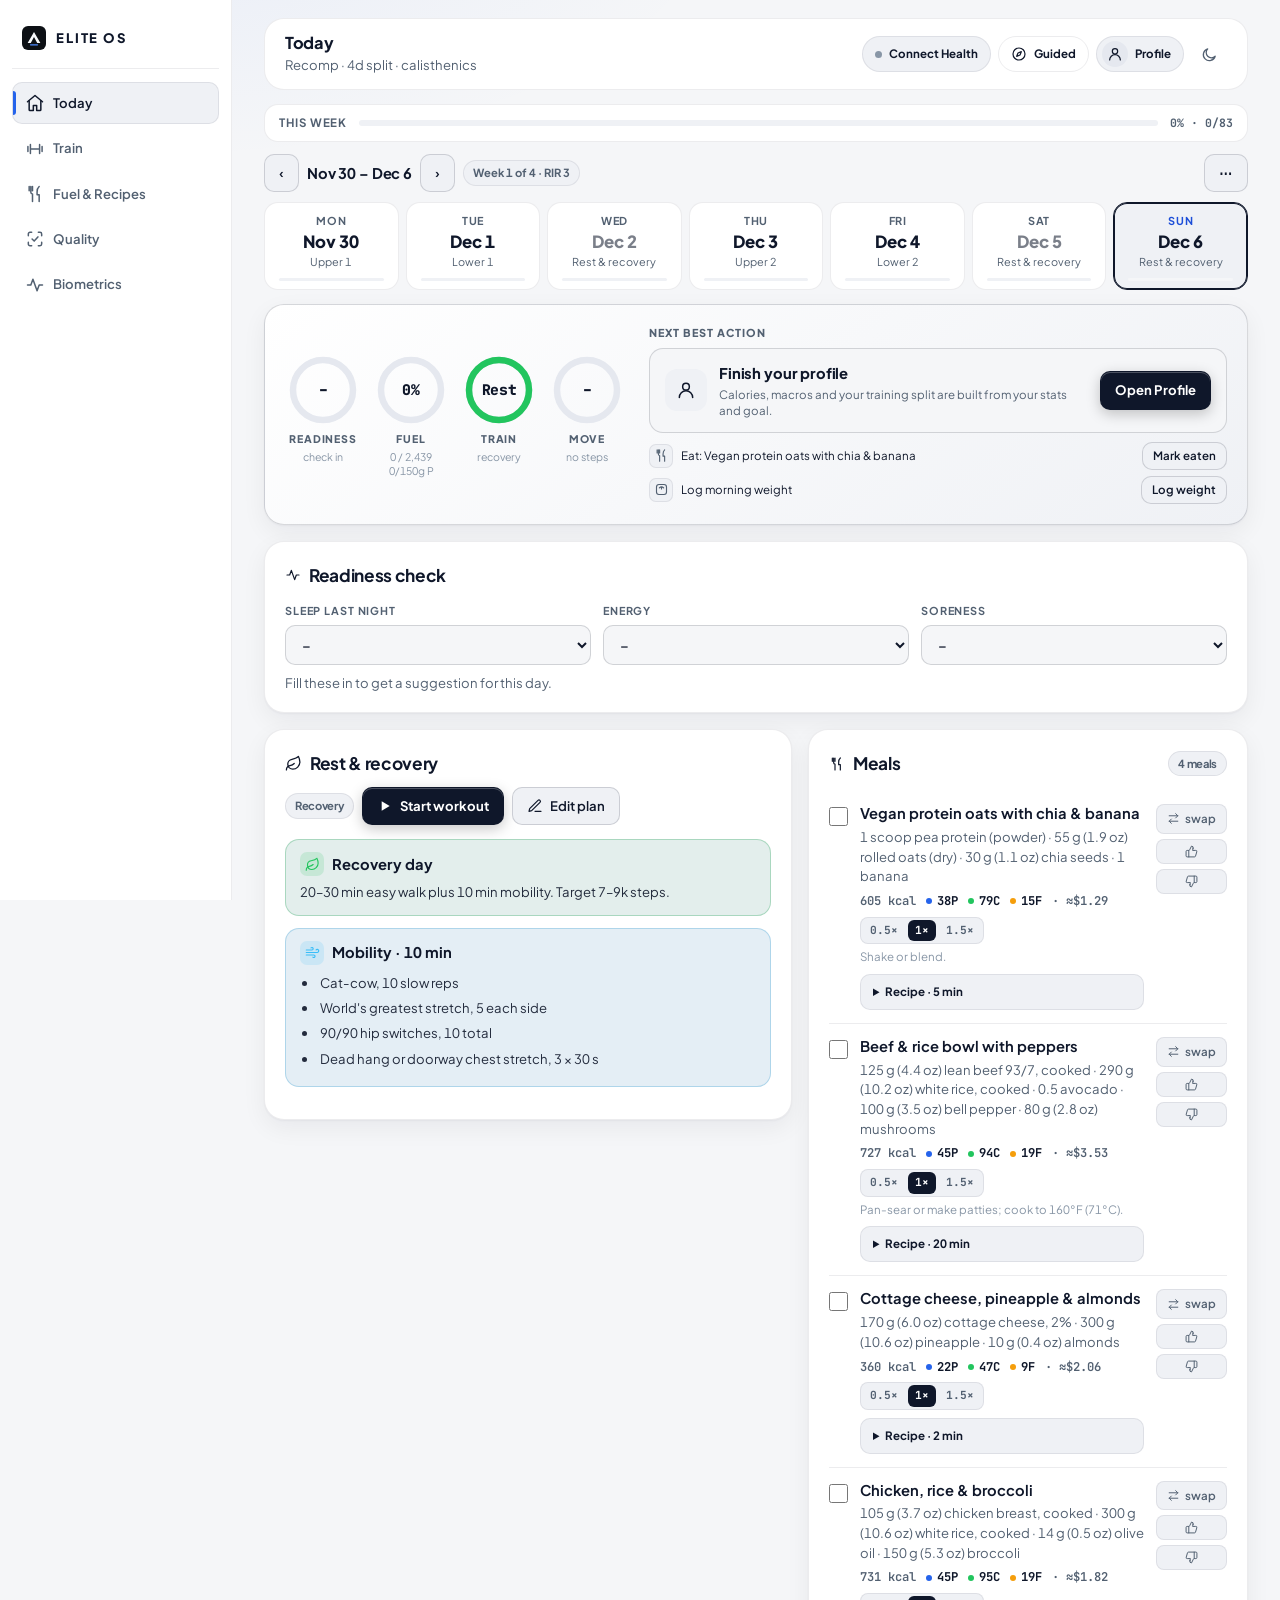
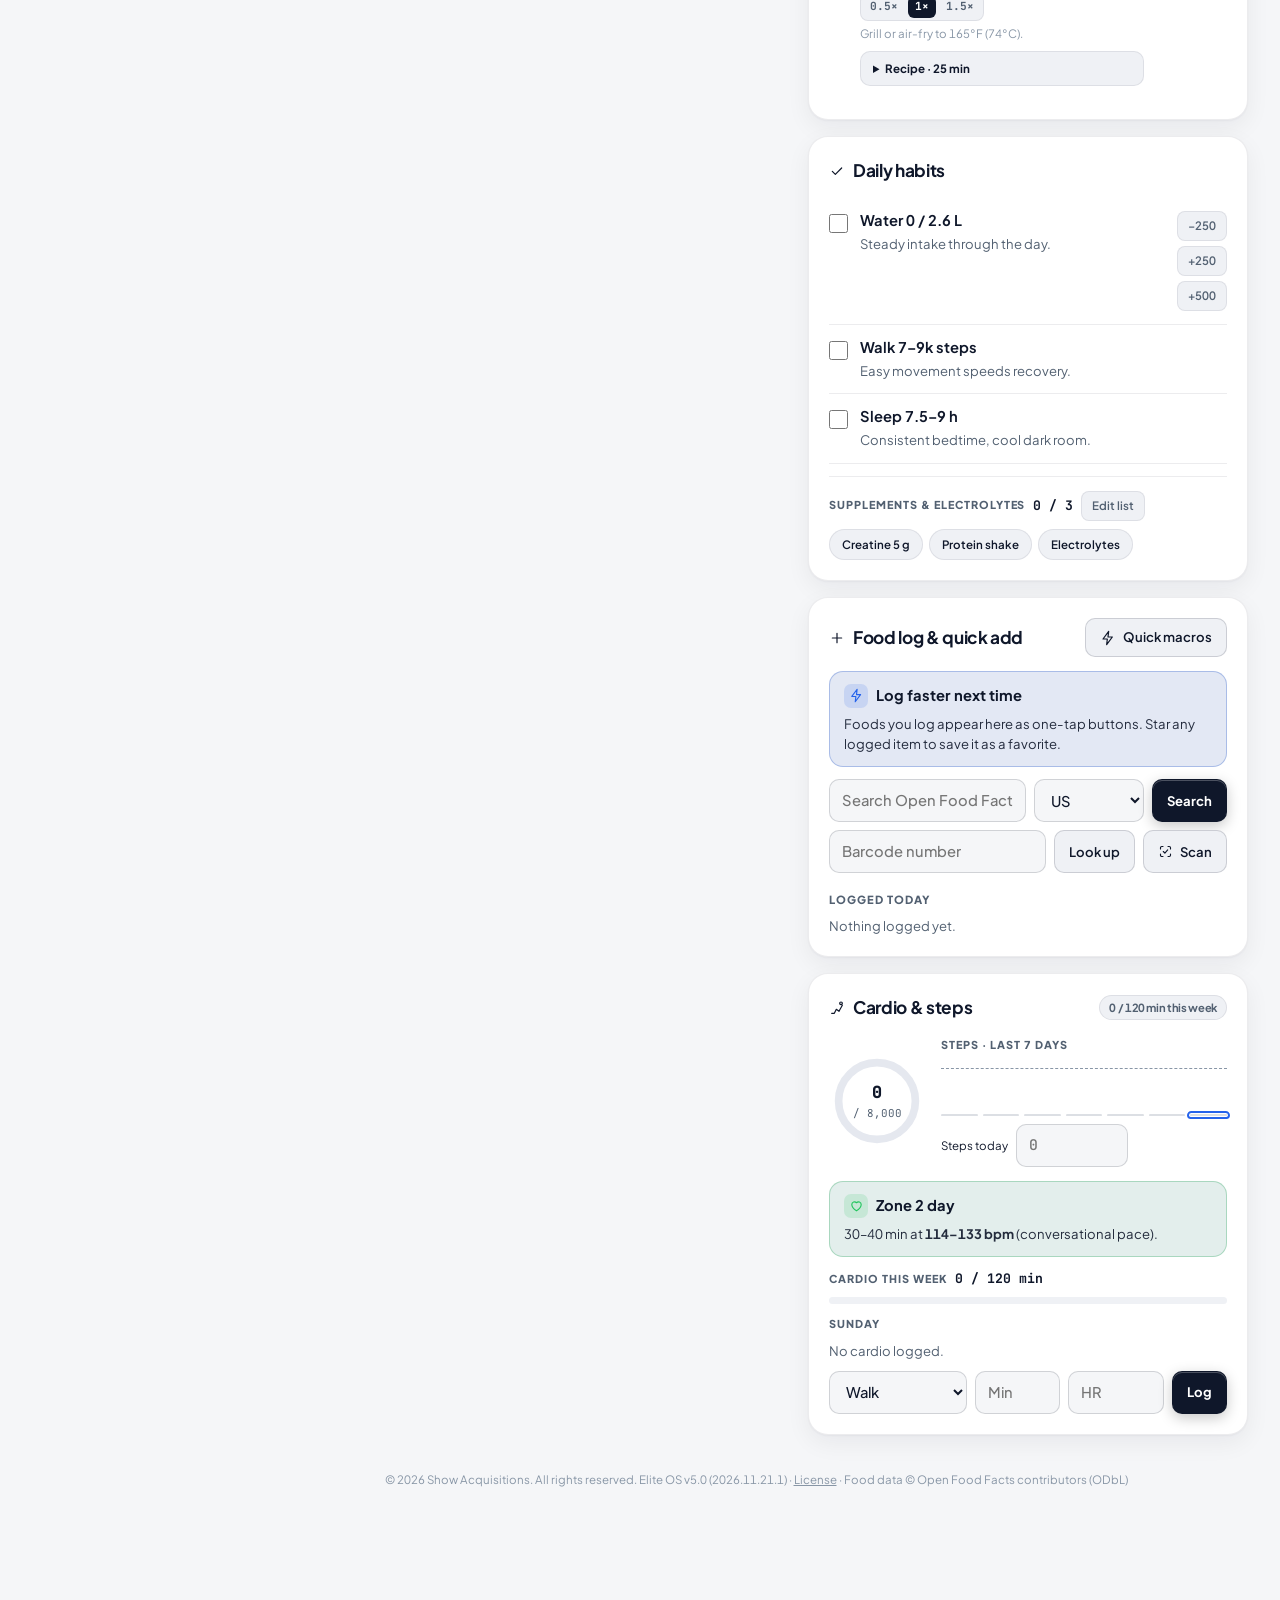
==== commit daf360a9: "feat(v5.0): Obsidian Precision overhaul, Workout Cockpit, EWMA/TDEE & modular build" ====
--- a/index.html
+++ b/index.html
@@ -4,735 +4,1403 @@
 <head>
 <meta charset="UTF-8" />
 <meta name="viewport" content="width=device-width, initial-scale=1, viewport-fit=cover" />
-<meta name="theme-color" content="#0a0d13" />
+<meta name="theme-color" content="#050608" />
 <link rel="manifest" href="manifest.webmanifest" />
 <link rel="icon" href="icon.svg" type="image/svg+xml" />
 <link rel="apple-touch-icon" href="apple-touch-icon.png" />
+<link rel="preconnect" href="https://fonts.googleapis.com" />
+<link rel="preconnect" href="https://fonts.gstatic.com" crossorigin />
+<link rel="stylesheet" href="https://fonts.googleapis.com/css2?family=JetBrains+Mono:wght@500;700&family=Plus+Jakarta+Sans:wght@400;500;600;700;800&display=swap" />
 <meta name="mobile-web-app-capable" content="yes" />
 <meta name="apple-mobile-web-app-capable" content="yes" />
 <meta name="apple-mobile-web-app-status-bar-style" content="black-translucent" />
 <meta name="apple-mobile-web-app-title" content="Elite OS" />
-<title>Elite Aesthetic Training & Nutrition OS</title>
+<title>Elite OS — Training &amp; Nutrition</title>
 <meta name="copyright" content="© 2026 Show Acquisitions. All rights reserved."/>
 <meta name="author" content="Show Acquisitions"/>
 <style>
-  :root{--bg:#0a0d13;--panel:#121722;--panel2:#19202e;--border:#263045;--text:#e8eef5;--muted:#8793a3;--accent:#3b82f6;--glow:rgba(59,130,246,.18);--green:#10b981;--amber:#f59e0b;--red:#ef4444;--font:'Inter',-apple-system,BlinkMacSystemFont,"Segoe UI",Roboto,sans-serif}
-  *{box-sizing:border-box;margin:0;padding:0}
-  body{background:var(--bg);color:var(--text);font-family:var(--font);line-height:1.5;padding:20px 20px 110px;max-width:1280px;margin:0 auto}
-  h1{font-size:1.35rem;font-weight:800;letter-spacing:-.02em}
-  .sub{color:var(--muted);font-size:.85rem}
-  header{background:var(--panel);border:1px solid var(--border);border-radius:12px;padding:16px 22px;margin-bottom:14px}
-  input,select,textarea{background:var(--bg);color:var(--text);border:1px solid var(--border);padding:6px 10px;border-radius:6px;font:inherit;font-size:.88rem;font-weight:600;max-width:100%}
-  input.bad{border-color:var(--red)}
-  textarea{width:100%;min-height:70px;font-weight:500;resize:vertical}
-  button{font:inherit}
-  .btn{background:transparent;border:1px solid var(--border);color:var(--muted);padding:6px 12px;border-radius:6px;cursor:pointer;font-size:.78rem}
-  .btn:hover{color:var(--text);border-color:var(--accent)}
-  .btn.danger:hover{color:var(--red);border-color:var(--red)}
-  .overall{background:var(--panel);border:1px solid var(--border);border-radius:12px;padding:12px 18px;margin-bottom:14px;display:flex;align-items:center;gap:14px}
-  .overall .bar{flex:1;height:10px;background:var(--bg);border-radius:5px;overflow:hidden}
-  .overall .bar>div{height:100%;background:linear-gradient(90deg,var(--accent),var(--green));transition:width .25s}
-  .overall b{font-size:.85rem;min-width:170px;text-align:right}
-  .tabs{display:flex;gap:8px;margin-bottom:14px;flex-wrap:wrap}
-  .tab{background:var(--panel);color:var(--muted);border:1px solid var(--border);padding:9px 16px;border-radius:8px;cursor:pointer;font-weight:600;font-size:.88rem}
-  .tab.active,.tab:hover{background:var(--accent);color:#fff;border-color:var(--accent);box-shadow:0 0 12px var(--glow)}
-  .pane{display:none}.pane.active{display:block}
-  .cg{display:flex;flex-direction:column;gap:4px}
-  .cg label{font-size:.7rem;text-transform:uppercase;letter-spacing:.05em;color:var(--muted);font-weight:700}
-  .fgrid{display:grid;grid-template-columns:repeat(auto-fit,minmax(150px,1fr));gap:12px}
-  .chips{display:flex;flex-wrap:wrap;gap:6px}
-  .chip{background:var(--bg);border:1px solid var(--border);border-radius:999px;padding:4px 11px;font-size:.8rem;cursor:pointer;display:flex;gap:6px;align-items:center}
-  .chip input{accent-color:var(--green)}
-  .days{display:grid;grid-template-columns:repeat(7,1fr);gap:8px;margin-bottom:14px}
-  @media(max-width:768px){.days{grid-template-columns:repeat(4,1fr)}}
-  .day{background:var(--panel);border:1px solid var(--border);color:var(--text);padding:9px 5px;border-radius:8px;cursor:pointer;text-align:center}
-  .day.active{border-color:var(--accent);background:var(--panel2);box-shadow:inset 0 0 0 1px var(--accent)}
-  .day.done{border-color:var(--green)}
-  .day b{display:block;font-size:.88rem}.day small{display:block;font-size:.68rem;color:var(--muted)}
-  .day .mini{height:4px;background:var(--bg);border-radius:2px;margin-top:6px;overflow:hidden}
-  .day .mini i{display:block;height:100%;background:var(--green)}
-  .wknav{display:flex;align-items:center;gap:10px;flex-wrap:wrap;margin-bottom:12px}
-  .kpis{display:grid;grid-template-columns:repeat(auto-fit,minmax(170px,1fr));gap:12px;margin-bottom:14px}
-  .kpi{background:var(--panel);border:1px solid var(--border);border-radius:10px;padding:12px 15px}
-  .kpi .l{font-size:.7rem;color:var(--muted);text-transform:uppercase;font-weight:700}
-  .kpi .v{font-size:1.4rem;font-weight:800;margin-top:3px}
-  .kpi .s{font-size:.74rem;color:var(--muted);margin-top:2px}
-  .ring{display:flex;align-items:center;gap:12px}
-  .grid2{display:grid;grid-template-columns:1.25fr 1fr;gap:16px}
-  @media(max-width:960px){.grid2{grid-template-columns:1fr}}
-  .card{background:var(--panel);border:1px solid var(--border);border-radius:12px;padding:18px;margin-bottom:16px}
-  .card h2{font-size:1.02rem;font-weight:700;margin-bottom:12px;display:flex;justify-content:space-between;align-items:center;gap:10px;border-bottom:1px solid var(--border);padding-bottom:10px}
-  .card h3{font-size:.76rem;text-transform:uppercase;letter-spacing:.05em;color:var(--muted);margin:14px 0 6px}
-  .badge{font-size:.7rem;padding:3px 9px;border-radius:999px;background:var(--glow);color:var(--accent);font-weight:700;white-space:nowrap}
-  .badge.g{background:rgba(16,185,129,.15);color:var(--green)}.badge.a{background:rgba(245,158,11,.15);color:var(--amber)}
-  .row{display:flex;align-items:flex-start;gap:10px;padding:9px 0;border-bottom:1px solid var(--border)}
-  .row:last-child{border-bottom:none}
-  .row>input[type=checkbox]{margin-top:4px;width:17px;height:17px;accent-color:var(--green);cursor:pointer;flex:none}
-  .row.done .t{text-decoration:line-through;color:var(--muted)}
-  .row .body{flex:1;min-width:0}
-  .btns{display:flex;flex-direction:column;gap:4px;flex:none}
-  .t{font-weight:600;font-size:.91rem}.d{font-size:.79rem;color:var(--muted);margin-top:2px}
-  .cue{font-size:.76rem;color:var(--muted);margin-top:2px;font-style:italic}
-  .perfrow{display:flex;gap:6px;align-items:center;margin-top:5px}.perf{width:84px;font-size:.8rem;font-weight:600;padding:3px 8px}
-  .vid{font-size:.72rem;color:var(--accent);margin-left:6px;text-decoration:none;font-weight:600;white-space:nowrap}
-  .rtabs{display:flex;gap:6px;margin:8px 0}.rtab{background:var(--panel2);border:1px solid var(--border);color:var(--muted);border-radius:999px;padding:4px 12px;font-size:.76rem;font-weight:700;cursor:pointer}.rtab.on{background:var(--accent);border-color:var(--accent);color:#fff}
-  .rest{border:1px solid var(--border);background:var(--panel2);color:var(--muted);border-radius:6px;padding:2px 8px;font-size:.72rem;cursor:pointer;white-space:nowrap}
-  .rest:hover{color:var(--accent);border-color:var(--accent)}
-  .macros{display:flex;gap:6px;margin-top:4px;flex-wrap:wrap}
-  .macros span{font-size:.7rem;font-weight:700;padding:1px 7px;border-radius:999px;background:var(--bg)}
-  .mp{color:var(--accent)}.mc{color:var(--green)}.mf{color:var(--amber)}.mk{color:var(--muted)}
-  .mbar{display:flex;height:10px;border-radius:5px;overflow:hidden;background:var(--bg);margin-top:8px}
-  .mbar .p{background:var(--accent)}.mbar .c{background:var(--green)}.mbar .f{background:var(--amber)}
-  .note{background:rgba(245,158,11,.08);border:1px solid rgba(245,158,11,.35);border-radius:8px;padding:10px 14px;font-size:.82rem;color:#e6cf9a;margin-bottom:14px}
-  .vrow{display:grid;grid-template-columns:90px 1fr 34px 52px;gap:8px;align-items:center;padding:4px 0;font-size:.82rem}
-  .vbar{height:10px;background:var(--bg);border-radius:5px;overflow:hidden}.vbar i{display:block;height:100%}
-  .vrow small{color:var(--muted);font-size:.7rem}
-  .log-grid{display:grid;grid-template-columns:repeat(auto-fit,minmax(140px,1fr));gap:10px}
-  #timer{position:fixed;right:18px;bottom:18px;background:var(--panel);border:1px solid var(--border);border-radius:12px;padding:10px 14px;display:flex;align-items:center;gap:10px;box-shadow:0 6px 24px rgba(0,0,0,.5);z-index:10}
-  #timer .clk{font-size:1.3rem;font-weight:800;min-width:62px;font-variant-numeric:tabular-nums}
-  #timer.run .clk{color:var(--accent)}#timer.end .clk{color:var(--green)}
-  .tab .ic,.tab .short{display:none}
-  .days{scroll-snap-type:x proximity}
-  @media(max-width:700px){
-    body{padding:10px 10px 150px}
-    h1{font-size:1.05rem}
-    input,select,textarea{font-size:16px;min-height:42px}
-    .btn,.rest{min-height:38px;padding:8px 12px;font-size:.85rem}
-    .tabs{position:fixed;left:0;right:0;bottom:0;margin:0;gap:0;background:var(--panel);border-top:1px solid var(--border);display:grid;grid-template-columns:repeat(5,1fr);padding:0 0 env(safe-area-inset-bottom);z-index:20}
-    .tab{border:none;border-radius:0;background:transparent;padding:8px 2px;display:flex;flex-direction:column;align-items:center;gap:1px;font-size:.66rem}
-    .tab.active,.tab:hover{background:var(--glow);box-shadow:none;color:var(--accent)}
-    .tab .ic{display:block;font-size:1.15rem}.tab .short{display:block}.tab .full{display:none}
-    .days{display:flex;overflow-x:auto;gap:8px;padding-bottom:6px;-webkit-overflow-scrolling:touch}
-    .day{flex:0 0 96px;scroll-snap-align:start;padding:10px 4px}
-    .card{padding:14px}.row{padding:12px 0}
-    .row>input[type=checkbox]{width:24px;height:24px;margin-top:2px}
-    .t{font-size:.97rem}.d{font-size:.84rem}
-    .kpis{grid-template-columns:1fr 1fr}
-    .btns{flex-direction:row;flex-wrap:wrap}
-    .row{flex-wrap:wrap}.row>.btns{flex:1 1 100%;padding-left:34px}
-    .vrow{grid-template-columns:72px 1fr 30px 46px}
-    .overall b{min-width:0;font-size:.75rem}.overall>.sub{display:none}
-    #timer{left:8px;right:8px;bottom:calc(58px + env(safe-area-inset-bottom));flex-wrap:nowrap;justify-content:center;gap:5px;padding:6px 8px}
-    #timer .btn{min-height:34px;padding:4px 10px}#timer [data-t="45"],#timer [data-t="180"]{display:none}
-    #timer .clk{font-size:1.15rem}
-    .perf{max-width:100%}
-  }
-  details.rec{margin-top:6px;background:var(--bg);border:1px solid var(--border);border-radius:8px;padding:6px 10px}
-  details.rec summary{cursor:pointer;font-size:.78rem;font-weight:700;color:var(--accent)}
-  details.rec ol{margin:6px 0 2px 18px;font-size:.8rem;color:var(--text)}details.rec li{margin:3px 0}
-  .heat{display:grid;grid-template-columns:repeat(12,1fr);grid-template-rows:repeat(7,14px);grid-auto-flow:column;gap:3px}.heat i{border-radius:3px;display:block}
-  #cook{position:fixed;inset:0;z-index:100;background:var(--bg);padding:16px 18px calc(24px + env(safe-area-inset-bottom));overflow:auto;display:flex;flex-direction:column;gap:14px}
-  #cook[hidden]{display:none}
-  .ck-head{display:flex;justify-content:space-between;align-items:center;gap:10px;font-size:1.05rem}
-  .ck-sub{color:var(--accent);font-weight:700;font-size:.9rem}
-  .ck-mult{display:flex;gap:6px;align-items:center;font-size:.85rem;color:var(--muted)}
-  .ck-list{font-size:1.15rem;line-height:1.9}
-  .ck-step{font-size:1.5rem;line-height:1.5;font-weight:600;flex:1;display:flex;align-items:center}
-  .ck-nav{display:flex;gap:10px}.ck-nav .btn,.ck-go{flex:1;min-height:56px;font-size:1.05rem;color:var(--text)}
-  .ck-go{background:var(--accent);border-color:var(--accent);color:#fff}
-  .fgroup h3{margin:10px 0 6px}.fchips{display:flex;flex-wrap:wrap;gap:6px}
-  .fchip{background:var(--bg);border:1px solid var(--border);color:var(--text);border-radius:999px;padding:6px 12px;font-size:.82rem;cursor:pointer}
-  .fchip.s1{border-color:var(--green);background:rgba(16,185,129,.14)}
-  .fchip.s-1{border-color:var(--red);background:rgba(239,68,68,.12);color:#f3b0b0;text-decoration:line-through}
-  .rest.on{border-color:var(--green);color:var(--green)}
-  .itab{margin:4px 0 8px;font-size:.8rem}
-  .irow{display:flex;flex-wrap:wrap;justify-content:space-between;gap:2px 10px;padding:4px 0;border-bottom:1px solid var(--border)}.irow>span:first-child{flex:1 1 150px}
-  .itot{font-weight:700;border-bottom:none}
-  .ims{color:var(--muted);white-space:nowrap}small.ims{font-size:.7rem;margin-left:6px}
-  html[data-theme=light]{--bg:#f4f6fa;--panel:#ffffff;--panel2:#eaeef5;--border:#d3dae6;--text:#14202e;--muted:#5a6676;--glow:rgba(59,130,246,.12)}
-  html[data-theme=light] .note{color:#6b4e00;background:rgba(245,158,11,.12)}
-  html[data-theme=light] .fchip.s-1{color:#a32020}
-  html[data-theme=light] .tab.active,html[data-theme=light] .tab:hover{color:#fff}
-  html[data-theme=light] .rtab.on,html[data-theme=light] .ck-go{color:#fff}
-  @media print{.tabs,#timer,.btn,.rest,.days,.wknav{display:none!important}.pane{display:block!important}body{background:#fff;color:#000}.card,.kpi{border-color:#999;background:#fff}}
-  /* ---------- polish: readability and depth ---------- */
-  :root{--muted:#a9b4c3;--accent2:#60a5fa;--radius:14px;--shadow:0 1px 2px rgba(0,0,0,.35),0 10px 28px rgba(0,0,0,.28)}
-  html{-webkit-text-size-adjust:100%;scroll-behavior:smooth}
-  body{font-size:16px;line-height:1.6;max-width:1180px;background-color:var(--bg);background-image:radial-gradient(1100px 520px at 12% -8%,rgba(59,130,246,.11),transparent 60%),radial-gradient(900px 480px at 100% 0,rgba(16,185,129,.07),transparent 55%);background-attachment:fixed}
-  header{border-radius:var(--radius);padding:20px 26px;background:linear-gradient(135deg,var(--panel),var(--panel2));box-shadow:var(--shadow)}
-  h1{font-size:clamp(1.05rem,2.3vw,1.45rem);line-height:1.25}
-  .sub{font-size:.92rem}
-  .card,.kpi,.overall{border-radius:var(--radius);box-shadow:var(--shadow)}
-  .card{padding:22px}
-  .card h2{font-size:1.12rem;padding-bottom:12px;margin-bottom:14px}
-  .card h3{font-size:.8rem;letter-spacing:.07em;margin:20px 0 8px}
-  .kpis{gap:14px}
-  .kpi{padding:15px 18px}
-  .kpi .l{font-size:.74rem;letter-spacing:.06em}
-  .kpi .v{font-size:1.6rem}
-  .kpi .s{font-size:.82rem}
-  .t{font-size:1rem;font-weight:650}
-  .d{font-size:.9rem;line-height:1.55}
-  .cue{font-size:.84rem}
-  .row{padding:13px 0}
-  .overall .bar{height:12px;border-radius:6px}
-  .overall b{font-size:.92rem}
-  .note{font-size:.9rem;line-height:1.55}
-  .btn{font-size:.88rem;padding:8px 14px;border-radius:8px;color:var(--text);background:var(--panel2);transition:border-color .15s,background .15s,filter .15s}
-  .btn:hover{border-color:var(--accent);background:var(--glow)}
-  .btn:active{transform:translateY(1px)}
-  .btn.pri{background:var(--accent);border-color:var(--accent);color:#fff;font-weight:700}
-  .btn.pri:hover{filter:brightness(1.12);color:#fff;background:var(--accent)}
-  .btn.danger{color:#f4a3a3}
-  input,select,textarea{border-radius:8px;padding:8px 12px;font-size:.92rem}
-  input:focus,select:focus,textarea:focus{outline:none;border-color:var(--accent);box-shadow:0 0 0 3px var(--glow)}
-  :focus-visible{outline:2px solid var(--accent2);outline-offset:2px}
-  .macros{gap:7px;margin-top:6px}
-  .macros span{font-size:.8rem;padding:2px 10px}
-  .macros .mp{background:rgba(59,130,246,.16)}.macros .mc{background:rgba(16,185,129,.16)}.macros .mf{background:rgba(245,158,11,.16)}.macros .mk{background:rgba(127,127,127,.16)}
-  .ims{font-size:.88rem}
-  .vrow{font-size:.88rem}
-  .badge{font-size:.74rem}
-  @media(min-width:701px){
-    .tab{border-radius:10px;font-size:.92rem;padding:10px 18px}
-    .tabs{gap:10px}
-  }
-  @media(max-width:700px){
-    body{padding:12px 12px 150px}
-    .card{padding:16px}
-    .t{font-size:1.02rem}
-    .d{font-size:.9rem}
-  }
-  html[data-theme=light]{--muted:#4b5767;--accent2:#2563eb;--shadow:0 1px 2px rgba(20,32,46,.08),0 8px 22px rgba(20,32,46,.09)}
-  html[data-theme=light] body{background-image:radial-gradient(1100px 520px at 12% -8%,rgba(59,130,246,.09),transparent 60%)}
-  html[data-theme=light] .btn.danger{color:#b42323}
-  html[data-theme=light] .btn.pri{color:#fff}
-  @media(prefers-reduced-motion:reduce){*{transition:none!important;scroll-behavior:auto!important}}
-  /* ---------- nav, segments, train builder ---------- */
-  .seg{display:flex;gap:4px;background:var(--panel2);border:1px solid var(--border);border-radius:12px;padding:4px;margin-bottom:14px}
-  .seg button{flex:1;background:transparent;border:none;color:var(--muted);padding:10px 8px;border-radius:9px;font-weight:700;font-size:.92rem;cursor:pointer;min-height:44px}
-  .seg button.on{background:var(--accent);color:#fff;box-shadow:0 2px 10px var(--glow)}
-  .seg button:not(.on):hover{color:var(--text)}
-  .planseg{display:none}
-  @media(max-width:960px){
-    .planseg{display:flex;position:sticky;top:0;z-index:12}
-    #pane-plan[data-seg="w"] [data-s="m"],#pane-plan[data-seg="m"] [data-s="w"]{display:none}
-  }
-  @media(min-width:701px){
-    .tabs{position:sticky;top:0;z-index:15;padding:8px 0;background:linear-gradient(var(--bg) 80%,transparent);backdrop-filter:blur(6px)}
-    .tab.active{box-shadow:0 4px 16px var(--glow)}
-    .tab .ic{display:inline;margin-right:7px}
-  }
-  .tab .ic{font-size:1.1rem}
-  @media(max-width:700px){.tab .ic{display:block}.tab{min-height:56px;font-size:.7rem;font-weight:700}}
-  #wList .row{background:var(--panel2);border:1px solid var(--border);border-radius:12px;padding:14px;margin-bottom:10px}
-  #wList .row:last-child{border-bottom:1px solid var(--border)}
-  #wList .row.done{opacity:.6}
-  #wList .row .t{font-size:1.06rem}
-  #wList{counter-reset:ex}
-  #wList .row{counter-increment:ex}
-  #wList .row .t::before{content:counter(ex);display:inline-grid;place-items:center;width:24px;height:24px;margin-right:8px;border-radius:50%;background:var(--glow);color:var(--accent2);font-size:.78rem;font-weight:800}
-  #wList .row .d b{color:var(--text);font-size:1rem}
-  .trgrid{display:grid;grid-template-columns:repeat(auto-fill,minmax(340px,1fr));gap:16px;align-items:start}
-  @media(max-width:700px){.trgrid{grid-template-columns:1fr}}
-  .trgrid .card{margin-bottom:0}
-  .trname{width:100%;margin-bottom:10px;font-weight:700}
-  .trex{background:var(--panel2);border:1px solid var(--border);border-radius:12px;padding:12px;margin-bottom:10px}
-  .trh{display:flex;gap:10px;align-items:center}
-  .trh>div:nth-child(2){flex:1;min-width:0}
-  .trh b{display:block;font-size:1rem;overflow-wrap:anywhere}
-  .trh small{color:var(--muted);font-size:.8rem}
-  .trnum{display:grid;place-items:center;width:26px;height:26px;border-radius:50%;background:var(--glow);color:var(--accent2);font-size:.8rem;font-weight:800;flex:none}
-  .trbtn{display:flex;gap:4px;flex:none}
-  .trbtn .rest{min-width:38px;min-height:38px;padding:4px 8px}
-  .rest:disabled{opacity:.35;cursor:default}
-  .trf{display:grid;grid-template-columns:1fr 1.3fr 1fr;gap:10px;margin-top:10px}
-  .trf label{display:flex;flex-direction:column;gap:3px;font-size:.7rem;text-transform:uppercase;letter-spacing:.05em;color:var(--muted);font-weight:700}
-  .trf input{width:100%;font-size:16px;min-height:42px}
-  .trchk{display:flex;gap:8px;align-items:center;margin-top:12px;font-size:.92rem;cursor:pointer}
-  .trchk input{width:18px;height:18px;accent-color:var(--green)}
-  .trpicker{background:var(--bg);border:1px solid var(--border);border-radius:12px;padding:12px;margin-top:6px}
-  .trpicker>input{width:100%}
-  .trres{max-height:300px;overflow:auto;display:flex;flex-direction:column;gap:6px;-webkit-overflow-scrolling:touch}
-  .trpick{text-align:left;background:var(--panel);border:1px solid var(--border);color:var(--text);border-radius:10px;padding:10px 12px;cursor:pointer;display:flex;flex-direction:column;min-height:48px}
-  .trpick:hover{border-color:var(--accent)}
-  .trpick small{color:var(--muted);font-size:.78rem}
-  .trcust{display:flex;gap:8px;flex-wrap:wrap}.trcust input{flex:1 1 160px}
-  /* ---------- workout mode, builder extras, timer ---------- */
-  #timer:not(.run):not(.end){display:none}
-  #wm{position:fixed;inset:0;z-index:100;background:var(--bg);display:flex;flex-direction:column;padding:14px 16px 0;overflow:auto}
-  #wm[hidden]{display:none}
-  .wm-top{display:flex;gap:12px;align-items:center;max-width:640px;width:100%;margin:0 auto}
-  .wm-prog{flex:1;font-size:.9rem;color:var(--muted);font-weight:700}
-  .wm-prog .bar{height:8px;background:var(--panel2);border-radius:4px;margin-top:6px;overflow:hidden}
-  .wm-prog .bar div{height:100%;background:linear-gradient(90deg,var(--accent),var(--green))}
-  .wm-body{flex:1;max-width:640px;width:100%;margin:0 auto;padding:18px 0;display:flex;flex-direction:column;gap:10px}
-  .wm-name{font-size:clamp(1.5rem,6vw,2.1rem);line-height:1.2;letter-spacing:-.01em}
-  .wm-target{font-size:1.2rem}
-  .wm-dots{display:flex;gap:8px;margin:6px 0}
-  .tab[hidden]{display:none!important}
-  @media(max-width:700px){.tabs.six{grid-template-columns:repeat(6,1fr)}.tabs.six .tab{font-size:.62rem}}
-  .badge.rd{background:rgba(239,68,68,.15);color:var(--red)}.badge.bl{background:var(--glow);color:var(--accent2)}
-  .cogrid{display:grid;grid-template-columns:repeat(auto-fill,minmax(250px,1fr));gap:12px}
-  .cocard{display:block;width:100%;text-align:left;background:var(--panel2);border:1px solid var(--border);border-radius:14px;padding:12px;color:var(--text);font:inherit;cursor:pointer}
-  .cocard:hover{border-color:var(--accent)}
-  .coh{display:flex;justify-content:space-between;align-items:center;margin-bottom:6px}.coh b{font-size:1.05rem}
-  .coscore{display:inline-grid;place-items:center;min-width:40px;height:30px;border-radius:999px;font-weight:800;font-size:.95rem}
-  .coscore.g{background:rgba(16,185,129,.18);color:var(--green)}.coscore.a{background:rgba(245,158,11,.18);color:var(--amber)}.coscore.r{background:rgba(239,68,68,.18);color:var(--red)}
-  .cokv{display:flex;justify-content:space-between;gap:8px;font-size:.85rem;padding:2px 0}.cokv span{color:var(--muted)}
-  .coflags{display:flex;flex-wrap:wrap;gap:4px;margin-top:6px}
-  .dot{display:inline-block;width:9px;height:9px;border-radius:50%;margin-right:5px}.dot.green{background:var(--green)}.dot.yellow{background:var(--amber)}.dot.red{background:var(--red)}
-  .cocode{font-size:2rem;font-weight:800;letter-spacing:.2em;margin:10px 0 4px;font-family:ui-monospace,Menlo,monospace}
-  .cocal{display:grid;grid-template-columns:repeat(7,1fr);gap:6px}
-  @media(max-width:700px){.cocal{grid-template-columns:repeat(2,1fr)}}
-  .coday{display:flex;flex-direction:column;gap:3px;align-items:flex-start;text-align:left;min-width:0;background:var(--panel2);border:1px solid var(--border);border-radius:10px;padding:8px;color:var(--text);font:inherit;cursor:pointer}
-  .coday b{font-size:.85rem;overflow-wrap:anywhere}.coday small{color:var(--muted);font-size:.75rem}
-  .coday.on{border-color:var(--accent);box-shadow:0 0 0 2px var(--glow)}.coday.today{border-style:dashed}
-  .coed{margin-top:10px;padding:12px;border:1px solid var(--accent);border-radius:12px}
-  .coci{border-bottom:1px solid var(--border);padding:8px 0}.coci textarea{margin-top:6px}
-  .msg{background:var(--panel2);border:1px solid var(--border);border-radius:12px;padding:8px 10px;margin:6px 0;max-width:88%}
-  .msg.me{margin-left:auto;background:var(--glow)}.msg small{display:block;color:var(--muted);font-size:.72rem;margin-top:2px}
-  .hsteps{padding-left:18px;font-size:.88rem;line-height:1.5}.hsteps li{margin:4px 0}
-  .v3modal{position:fixed;inset:0;z-index:90;background:rgba(0,0,0,.55);display:grid;place-items:center;padding:16px}
-  .v3card{background:var(--panel);border:1px solid var(--border);border-radius:16px;padding:18px;width:100%;max-width:420px;max-height:90vh;overflow:auto}
-  .v3card h2{margin:0 0 4px}
-  /* v3 superset groups */
-  .ssg{border:1px solid rgba(245,158,11,.45);border-left:4px solid var(--amber);border-radius:14px;padding:10px 10px 2px;margin-bottom:12px;background:rgba(245,158,11,.05)}
-  .ssh{display:flex;flex-wrap:wrap;gap:6px 10px;align-items:center;font-size:.82rem;color:var(--muted);margin:0 2px 8px}
-  .ssh b{color:var(--amber);font-size:.95rem;letter-spacing:.02em}
-  .ssl{display:inline-grid;place-items:center;min-width:30px;height:24px;padding:0 6px;margin-right:8px;border-radius:8px;background:rgba(245,158,11,.18);color:var(--amber);font-size:.78rem;font-weight:800;vertical-align:1px}
-  #wList .ssg .row{counter-increment:none}
-  #wList .ssg .row .t::before{content:none}
-  #wList .ssg .row:last-child{margin-bottom:8px}
-  .trex.ssin{border-left:4px solid var(--amber)}
-  .trex.ssin.ssnext{margin-bottom:0;border-bottom-left-radius:0;border-bottom-right-radius:0;border-bottom-style:dashed}
-  .trex.ssin.ssprev{border-top-left-radius:0;border-top-right-radius:0;border-top:0}
-  .trssh{font-size:.8rem;font-weight:800;color:var(--amber);margin:4px 2px 6px}
-  .trss{display:flex;align-items:center;gap:8px;margin-top:8px;font-size:.85rem;font-weight:600}
-  .wm-ss{border:1px solid rgba(245,158,11,.5);border-left:4px solid var(--amber);border-radius:14px;padding:10px;background:rgba(245,158,11,.06)}
-  .wm-ssh{font-weight:800;color:var(--amber);margin-bottom:6px;display:flex;justify-content:space-between;gap:8px;flex-wrap:wrap}
-  .wm-ssm{display:flex;width:100%;gap:8px;align-items:center;justify-content:flex-start;text-align:left;background:var(--panel2);border:1px solid var(--border);border-radius:10px;padding:8px 10px;margin:4px 0;color:var(--text);font:inherit;cursor:pointer}
-  .wm-ssm span{margin-left:auto;color:var(--muted);font-size:.85rem;white-space:nowrap}
-  .wm-ssm.on{border-color:var(--amber);box-shadow:0 0 0 2px rgba(245,158,11,.35)}
-  .wm-ssm.done{opacity:.55}
-  .wm-dots i{flex:1;max-width:48px;height:12px;border-radius:6px;background:var(--panel2);border:1px solid var(--border)}
-  .wm-dots i.on{background:var(--green);border-color:var(--green)}
-  .wm-inputs{display:grid;grid-template-columns:1fr 1fr;gap:12px}
-  .wm-inputs label{display:flex;flex-direction:column;gap:4px;font-size:.78rem;text-transform:uppercase;letter-spacing:.06em;color:var(--muted);font-weight:700}
-  .wm-inputs input{font-size:1.7rem;font-weight:800;text-align:center;min-height:64px;width:100%}
-  .wm-log{min-height:64px;font-size:1.2rem}
-  .wm-nav{position:sticky;bottom:0;display:flex;gap:10px;max-width:640px;width:100%;margin:0 auto;padding:12px 0 calc(12px + env(safe-area-inset-bottom));background:var(--bg)}
-  .wm-nav .btn{flex:1;min-height:56px;font-size:1.05rem}
-  .btn:disabled{opacity:.4;cursor:default}
-  body.wm-open #timer{z-index:120;bottom:calc(84px + env(safe-area-inset-bottom));left:8px;right:8px;max-width:560px;margin:0 auto}
-  body.wm-open{overflow:hidden}
-  .wu{color:var(--amber);font-size:.84rem}
-  .trdrag{cursor:grab;touch-action:none;user-select:none;font-size:1.3rem;color:var(--muted);padding:2px 6px;line-height:1}
-  .trex.drag{opacity:.55;border-color:var(--accent)}
-  .trmore{margin-top:10px}
-  .trmore summary{cursor:pointer;font-size:.82rem;font-weight:700;color:var(--accent2)}
-  .trf2{display:grid;grid-template-columns:1fr 1fr;gap:10px;margin-top:10px}
-  .trf2 label{display:flex;flex-direction:column;gap:3px;font-size:.7rem;text-transform:uppercase;letter-spacing:.05em;color:var(--muted);font-weight:700}
-  .trf2 label.trchk{grid-column:1/-1;flex-direction:row;text-transform:none;letter-spacing:0;font-size:.9rem;color:var(--text);margin:0}
-  .trf2 select,.trf2 input[type=number]{width:100%;min-height:42px;font-size:16px}
-  .trplans{display:flex;gap:8px;flex-wrap:wrap;align-items:flex-end;margin-top:12px}
-  .trplans label{display:flex;flex-direction:column;gap:3px;flex:1 1 180px;font-size:.7rem;text-transform:uppercase;letter-spacing:.05em;color:var(--muted);font-weight:700}
-  .trcopy{font-size:.78rem;padding:4px 8px;min-height:32px;max-width:120px}
-  /* ---------- header actions ---------- */
-  .hact{display:flex;align-items:center;gap:8px;flex:none}
-  .hprof{display:flex;align-items:center;gap:8px;background:var(--panel2);border:1px solid var(--border);color:var(--text);border-radius:999px;padding:6px 14px 6px 8px;font-weight:700;font-size:.88rem;cursor:pointer;min-height:40px}
-  .hprof .hpi{display:grid;place-items:center;width:28px;height:28px;border-radius:50%;background:var(--glow);font-size:.95rem}
-  .hprof:hover,.hprof.active{border-color:var(--accent);background:var(--glow)}
-  .hprof.active{box-shadow:0 0 0 2px var(--glow)}
-  .hthm{background:transparent;border:none;color:var(--muted);opacity:.65;width:34px;height:34px;border-radius:50%;font-size:1.05rem;cursor:pointer;display:grid;place-items:center;transition:opacity .15s,background .15s}
-  .hthm:hover{opacity:1;background:var(--panel2);color:var(--text)}
-  @media(max-width:700px){.hprof{padding:4px;min-height:40px}.hprof .hpl{display:none}
-    header{padding:12px 14px}header h1{font-size:.95rem}header .sub{font-size:.8rem;white-space:nowrap;overflow:hidden;text-overflow:ellipsis;max-width:60vw}header>div:first-child{min-width:0}}
-  /* ---------- 10/10 pass: hero, menu, motion, type ---------- */
-  .badge:empty{display:none}
-  h1{background:linear-gradient(90deg,var(--text),var(--accent2));-webkit-background-clip:text;background-clip:text;color:transparent}
-  .kpi .v,.hn,.hs b,.wm-inputs input,#clk,.overall b,.wm-target b{font-variant-numeric:tabular-nums;letter-spacing:-.02em}
-  .hero{display:grid;grid-template-columns:1.2fr 1fr;gap:22px;padding:24px;background:linear-gradient(135deg,var(--panel) 0%,var(--panel2) 100%);border-color:rgba(59,130,246,.35);position:relative;overflow:hidden}
-  .hero::before{content:"";position:absolute;inset:-40% -10% auto auto;width:360px;height:360px;background:radial-gradient(circle,rgba(59,130,246,.18),transparent 65%);pointer-events:none}
-  .hmain{display:flex;flex-direction:column;gap:6px;position:relative}
-  .hk{font-size:.74rem;text-transform:uppercase;letter-spacing:.09em;color:var(--accent2);font-weight:800}
-  .hn{font-size:clamp(1.6rem,4.2vw,2.3rem);font-weight:850;line-height:1.1;letter-spacing:-.025em}
-  .hm{color:var(--muted);font-size:.95rem}.hm b{color:var(--green)}
-  .hbar{height:6px;border-radius:3px;background:var(--bg);overflow:hidden;margin:6px 0 4px;max-width:420px}
-  .hbar i{display:block;height:100%;background:linear-gradient(90deg,var(--accent),var(--green));transition:width .4s ease}
-  .hgo{align-self:flex-start;min-height:52px;padding:12px 26px;font-size:1.05rem;border-radius:12px;box-shadow:0 8px 24px rgba(59,130,246,.35);margin-top:6px}
-  .hside{display:flex;flex-direction:column;gap:12px;position:relative}
-  .hnext{background:var(--bg);border:1px solid var(--border);border-radius:12px;padding:12px 14px;display:flex;flex-direction:column}
-  .hnext span,.hs .l{font-size:.68rem;text-transform:uppercase;letter-spacing:.08em;color:var(--muted);font-weight:800}
-  .hnext b{font-size:1rem}.hnext small,.hs small{color:var(--muted);font-size:.78rem}
-  .hstats{display:grid;grid-template-columns:repeat(3,1fr);gap:10px}
-  .hs{background:var(--bg);border:1px solid var(--border);border-radius:12px;padding:10px 12px;display:flex;flex-direction:column;gap:2px;min-width:0}
-  .hs b{font-size:1.35rem;font-weight:800;line-height:1.2}
-  .spark{display:block;margin:4px 0 2px;max-width:100%}
-  @media(max-width:960px){.hero{grid-template-columns:1fr;padding:18px}.hgo{align-self:stretch}}
-  .welcome h2 .hthm{font-size:.9rem}
-  .wsteps{list-style:none;display:flex;flex-direction:column;gap:10px}
-  .wsteps li{display:flex;align-items:center;gap:12px;flex-wrap:wrap}
-  .wsteps li{flex-wrap:nowrap}.wsteps .wt{flex:1 1 0;min-width:0;font-size:.95rem}
-  .wn{display:grid;place-items:center;width:28px;height:28px;border-radius:50%;background:var(--glow);color:var(--accent2);font-weight:800;flex:none}
-  .wsteps li.ok .wn{background:rgba(16,185,129,.18);color:var(--green)}
-  .wsteps li.ok .wt{color:var(--muted);text-decoration:line-through}
-  details.more{position:relative}
-  details.more>summary{list-style:none;min-width:44px;text-align:center;font-weight:800;letter-spacing:.1em}
-  details.more>summary::-webkit-details-marker{display:none}
-  details.more .menu{position:absolute;right:0;top:calc(100% + 6px);z-index:30;background:var(--panel);border:1px solid var(--border);border-radius:12px;padding:6px;display:flex;flex-direction:column;gap:4px;min-width:240px;box-shadow:var(--shadow)}
-  details.more .menu .btn{text-align:left;background:transparent;border-color:transparent;width:100%}
-  details.more .menu .btn:hover{background:var(--glow)}
-  .mver{font-size:.74rem;color:var(--muted);padding:6px 14px 2px;border-top:1px solid var(--border);margin-top:2px}
-  @media(max-width:700px){
-    .kpis{display:flex;overflow-x:auto;scroll-snap-type:x mandatory;gap:10px;padding-bottom:6px;margin-left:-12px;margin-right:-12px;padding-left:12px;padding-right:12px;scrollbar-width:none}
-    .kpis::-webkit-scrollbar{display:none}
-    .kpi{flex:0 0 68%;scroll-snap-align:start;padding:12px 14px}
-    .kpi .v{font-size:1.35rem}
-    .hstats{grid-template-columns:1fr 1fr 1fr;gap:8px}.hs{padding:8px 10px}.hs b{font-size:1.15rem}.hs small{font-size:.7rem}
-    details.more .menu{min-width:220px}
-  }
-  @keyframes fadeUp{from{opacity:0;transform:translateY(6px)}to{opacity:1;transform:none}}
-  @keyframes pop{0%{transform:scale(1)}40%{transform:scale(1.25)}100%{transform:scale(1)}}
-  @keyframes glowIn{0%{box-shadow:0 0 0 0 rgba(245,158,11,.6)}100%{box-shadow:0 0 0 14px rgba(245,158,11,0)}}
-  .pane.active{animation:fadeUp .22s ease}
-  .row>input[type=checkbox]:checked{animation:pop .25s ease}
-  .wm-dots i.pop{animation:pop .35s ease}
-  .prflash{align-self:flex-start;background:rgba(245,158,11,.15);color:var(--amber);border:1px solid rgba(245,158,11,.5);border-radius:999px;padding:4px 12px;font-weight:800;animation:glowIn .9s ease 2}
-  html[data-theme=light] .hero{background:linear-gradient(135deg,#fff 0%,#eef3fb 100%);border-color:rgba(59,130,246,.3)}
-  html[data-theme=light] .hnext,html[data-theme=light] .hs{background:#f7f9fc}
-  html[data-theme=light] .card,html[data-theme=light] .kpi{border-color:#dfe5ee}
-  html[data-theme=light] h1{background:linear-gradient(90deg,#14202e,#2563eb);-webkit-background-clip:text;background-clip:text}
-  .grid2>*{min-width:0}
-  /* ---------- iPhone notch / status bar: the page draws under it (viewport-fit=cover), so reserve the space ---------- */
-  body{padding-top:calc(20px + env(safe-area-inset-top));padding-left:max(20px,env(safe-area-inset-left));padding-right:max(20px,env(safe-area-inset-right))}
-  @media(max-width:700px){body{padding-top:calc(12px + env(safe-area-inset-top));padding-left:max(12px,env(safe-area-inset-left));padding-right:max(12px,env(safe-area-inset-right))}}
-  body::before{content:"";position:fixed;top:0;left:0;right:0;height:env(safe-area-inset-top);background:var(--bg);z-index:150;pointer-events:none}
-  @media(min-width:701px){.tabs{top:env(safe-area-inset-top)}}
-  @media(max-width:960px){.planseg{top:env(safe-area-inset-top)}}
-  #wm{padding-top:calc(14px + env(safe-area-inset-top))}
-  #cook{padding-top:calc(16px + env(safe-area-inset-top))}
-  .card h2{flex-wrap:wrap;row-gap:8px}
-  .card h2>span:last-child{flex-wrap:wrap}
-  @media(prefers-reduced-motion:reduce){*{animation:none!important}}
-  /* ---------- log, chart, system bars ---------- */
-  .sysbar{display:flex;align-items:center;gap:10px;flex-wrap:wrap;background:var(--panel);border:1px solid var(--border);border-radius:var(--radius);padding:10px 14px;margin-bottom:14px;box-shadow:var(--shadow);font-size:.92rem}
-  .sysbar>span{flex:1 1 220px}
-  .sysbar.upd{border-color:rgba(16,185,129,.5);background:linear-gradient(90deg,rgba(16,185,129,.12),var(--panel))}
-  .wm-sum{display:grid;grid-template-columns:repeat(auto-fit,minmax(110px,1fr));gap:10px;margin:6px 0}
-  .wm-sum>div{background:var(--panel);border:1px solid var(--border);border-radius:12px;padding:12px 14px;display:flex;flex-direction:column}
-  .wm-sum span{font-size:.7rem;text-transform:uppercase;letter-spacing:.08em;color:var(--muted);font-weight:800}
-  .wm-sum b{font-size:1.4rem;font-variant-numeric:tabular-nums}
-  .wm-notel{display:flex;flex-direction:column;gap:6px;font-size:.78rem;text-transform:uppercase;letter-spacing:.06em;color:var(--muted);font-weight:700;margin-top:8px}
-  .wm-notel textarea{font-size:16px;min-height:96px;text-transform:none;letter-spacing:0;color:var(--text)}
-  .wm-rir{display:flex;gap:6px;flex-wrap:wrap;align-items:center}
-  .wm-rir>span{font-size:.78rem;text-transform:uppercase;letter-spacing:.06em;color:var(--muted);font-weight:700;margin-right:4px}
-  .wm-rir button{min-width:48px;min-height:44px;border-radius:10px;border:1px solid var(--border);background:var(--panel2);color:var(--text);font-weight:800;font-size:1rem;cursor:pointer}
-  .wm-rir button.on{background:var(--accent);border-color:var(--accent);color:#fff}
-  .chart{width:100%;height:auto;display:block}
-  .chart .cg1{stroke:var(--border);stroke-width:1}
-  .chart .ct{fill:var(--muted);font-size:12px;font-weight:600}
-  .chart .cline{fill:none;stroke:var(--accent2);stroke-width:2.5;stroke-linejoin:round;stroke-linecap:round}
-  .chart .carea{fill:var(--glow);stroke:none}
-  .chart .cdot{fill:var(--accent2);stroke:var(--panel);stroke-width:2}
-  #chSel{max-width:60%;font-size:.88rem}
-  .bshort{display:none}
-  @media(max-width:700px){.bfull{display:none}.bshort{display:inline}}
-
-  /* ===================== v3 PREMIUM POLISH ===================== */
-  :root{--r:18px;--shadow:0 1px 2px rgba(0,0,0,.12),0 10px 30px rgba(0,0,0,.18);--ring:color-mix(in srgb,var(--border) 75%,transparent);
-    --warm:#f97316;--cool:#06b6d4;--coach:#8b5cf6}
-  html[data-theme=light]{--shadow:0 1px 2px rgba(15,23,42,.04),0 10px 28px rgba(15,23,42,.07)}
-  body{-webkit-font-smoothing:antialiased;text-rendering:optimizeLegibility}
-  .card{border-radius:var(--r);border:1px solid var(--ring);box-shadow:var(--shadow)}
-  .card h2{border-bottom:0;padding-bottom:0;margin-bottom:14px;font-size:1.08rem;font-weight:750;letter-spacing:-.015em}
-  .card h3{font-size:.72rem;font-weight:800;letter-spacing:.08em;text-transform:uppercase;color:var(--muted);margin:18px 0 8px}
-  .badge{font-weight:700;letter-spacing:.01em}
-  .btn{border-radius:12px;font-weight:650;transition:transform .08s ease,box-shadow .15s ease,background .15s ease}
-  .btn:active{transform:scale(.97)}
-  input,select,textarea{border-radius:12px}
-  /* callouts */
-  .callout{--c:var(--accent);position:relative;border:1px solid color-mix(in srgb,var(--c) 35%,transparent);background:color-mix(in srgb,var(--c) 9%,var(--panel));border-radius:14px;padding:12px 14px 12px 16px;margin:0 0 12px;overflow:hidden}
-  .callout::before{content:"";position:absolute;left:0;top:0;bottom:0;width:4px;background:var(--c)}
-  .c-h{display:flex;align-items:center;gap:8px;flex-wrap:wrap}
-  .c-h b{font-size:.95rem;color:var(--text)}
-  .c-i{font-size:1.05rem;line-height:1}
-  .c-m{margin-left:auto;font-size:.72rem;font-weight:800;letter-spacing:.06em;text-transform:uppercase;color:var(--c)}
-  .c-b{margin-top:6px;font-size:.88rem;line-height:1.55;color:var(--text);opacity:.92}
-  .c-warm{--c:var(--warm)}.c-cool{--c:var(--cool)}.c-good,.c-green{--c:var(--green)}.c-warn,.c-yellow{--c:var(--amber)}.c-red{--c:var(--red)}.c-info{--c:var(--accent)}.c-coach{--c:var(--coach)}
-  ol.cl,ul.cl{margin:8px 0 4px;padding-left:20px}ol.cl li,ul.cl li{margin:5px 0;padding-left:2px}
-  ol.cl li::marker{color:var(--c);font-weight:800}
-  .ccheck{display:inline-flex!important;width:auto!important;align-items:center;gap:8px;margin:8px 0 0!important;padding:7px 14px!important;line-height:1.2;text-transform:none!important;letter-spacing:0!important;color:var(--text)!important;border-radius:999px;border:1px solid color-mix(in srgb,var(--c) 45%,transparent);font-size:.82rem;font-weight:700;cursor:pointer;background:var(--panel)}
-  .ccheck.on{background:color-mix(in srgb,var(--c) 18%,var(--panel))}
-  .ccheck input{width:16px!important;height:16px!important;min-height:0!important;padding:0!important;margin:0!important;flex:none;accent-color:var(--c)}
-  .wm-sum b{font-size:clamp(1.05rem,4.6vw,1.4rem);line-height:1.2}
-  .note{border-radius:14px;border-left:4px solid var(--amber);padding:11px 14px}
-  /* section headers inside a card */
-  .sech{display:flex;align-items:baseline;justify-content:space-between;gap:10px;margin:16px 2px 10px;padding-top:12px;border-top:1px solid var(--ring)}
-  .sech span{font-size:.78rem;font-weight:800;letter-spacing:.08em;text-transform:uppercase}
-  .sech small{color:var(--muted);font-size:.8rem}
-  .pgsec{display:flex;align-items:center;gap:10px;margin:26px 4px 12px;font-size:.8rem;font-weight:800;letter-spacing:.1em;text-transform:uppercase;color:var(--muted)}
-  .pgsec::after{content:"";flex:1;height:1px;background:var(--ring)}
-  .pgsec span{font-size:1rem;letter-spacing:0}
-  #pane-progress>.pgsec:first-child{margin-top:4px}
-  .putog{display:flex!important;gap:12px;align-items:flex-start;padding:10px 2px;border-bottom:1px solid var(--ring);text-transform:none!important;letter-spacing:0!important;color:var(--text)!important;font-size:.9rem!important;cursor:pointer}
-  .putog input{width:20px!important;height:20px!important;min-height:0!important;margin:2px 0 0!important;flex:none;accent-color:var(--accent)}
-  .putog b{display:block;font-weight:700}.putog small{display:block;color:var(--muted);font-size:.8rem;margin-top:2px}
-  .appfoot{text-align:center;font-size:.72rem;color:var(--muted);padding:18px 16px calc(96px + env(safe-area-inset-bottom));opacity:.8}
-  .appfoot a{color:inherit}
-  @media(min-width:701px){.appfoot{padding-bottom:28px}}
-  .vid-c{color:var(--coach)!important;font-weight:700}
-  .tbadge{display:inline-grid;place-items:center;min-width:17px;height:17px;padding:0 5px;border-radius:999px;background:var(--red);color:#fff;font-size:.66rem;font-weight:800;margin-left:4px;vertical-align:2px}
-  .tab .tbadge{position:absolute;top:4px;right:calc(50% - 22px)}
-  .tab{position:relative}
-  .cophg{display:grid;grid-template-columns:1fr 1fr;gap:10px}.cophg figure{margin:0}.cophg img{width:100%;aspect-ratio:3/4;object-fit:cover;border-radius:12px;background:var(--panel2)}.cophg figcaption{font-size:.75rem;color:var(--muted);margin-top:4px}
-  .sechl{font-size:.72rem;font-weight:800;letter-spacing:.08em;text-transform:uppercase;color:var(--muted);margin:2px 0 8px}
-  .sechl b{color:var(--text);letter-spacing:0;text-transform:none;font-size:.85rem;margin-left:6px}
-  .sw-auto{margin:0 2px 12px!important;font-size:.82rem;color:var(--muted)}
-  /* prescription chips */
-  .rx{display:flex;flex-wrap:wrap;gap:6px;margin:6px 0 4px}
-  .rx-main{font-size:1.05rem;font-weight:800;color:var(--text);padding:3px 10px;border-radius:9px;background:var(--glow)}
-  .rx-c{font-size:.78rem;font-weight:700;color:var(--muted);padding:4px 9px;border-radius:9px;border:1px solid var(--ring);align-self:center}
-  .rx-a{color:var(--amber);border-color:rgba(245,158,11,.4)}
-  .exload{font-size:.84rem;color:var(--muted);margin-top:2px}
-  .wuchip{display:inline-block;margin-top:6px;font-size:.78rem;font-weight:700;color:var(--warm);background:color-mix(in srgb,var(--warm) 12%,transparent);border-radius:8px;padding:4px 9px}
-  .wm-target .rx{justify-content:flex-start}
-  #wList .row .cue{font-size:.82rem;opacity:.85}
-  /* Health chips */
-  .hchips{display:flex;flex-wrap:wrap;gap:6px;margin:10px 0}
-  .hchips span{font-size:.8rem;font-weight:650;padding:5px 10px;border-radius:999px;background:var(--panel2);border:1px solid var(--ring)}
-  .hchips small{color:var(--muted);font-weight:500}
-  .hchips .hsrc{background:transparent;border-style:dashed;color:var(--muted)}
-  .hurl{border:1px solid var(--ring);border-radius:14px;padding:12px;margin:4px 0 10px;background:var(--panel2)}
-  .hurl label{display:block;font-size:.75rem;font-weight:700;color:var(--muted);margin-bottom:6px}
-  .hurlrow{display:flex;gap:8px}.hurlrow input{flex:1;min-width:0;font-family:ui-monospace,Menlo,monospace;font-size:.78rem}
-  .hurlbtns{display:flex;gap:8px;flex-wrap:wrap;margin-top:8px}
-  /* cardio */
-  .stepwrap{display:flex;gap:16px;align-items:center;margin-bottom:14px}
-  .stepring{position:relative;width:100px;height:100px;flex:none}
-  .stepnum{position:absolute;inset:0;display:flex;flex-direction:column;align-items:center;justify-content:center}
-  .stepnum b{font-size:1.15rem;font-weight:800;letter-spacing:-.02em}.stepnum small{font-size:.7rem;color:var(--muted)}
-  .stepside{flex:1;min-width:0}
-  .stepbars{position:relative;display:flex;align-items:flex-end;gap:5px;height:58px}
-  .stepbars::after{content:"";position:absolute;left:0;right:0;bottom:var(--goal);border-top:1px dashed var(--muted);opacity:.5}
-  .stepbars i{flex:1;border-radius:5px 5px 2px 2px;background:var(--panel2);border:1px solid var(--ring)}
-  .stepbars i.hit{background:var(--green);border-color:var(--green)}
-  .stepbars i.cur{outline:2px solid var(--accent);outline-offset:1px}
-  .stepsrc{margin-top:8px;font-size:.82rem}.stepsrc input{width:110px;margin-left:6px}
-  .cdbar{height:10px;border-radius:999px;background:var(--panel2);overflow:hidden;border:1px solid var(--ring)}
-  .cdbar i{display:block;height:100%;background:linear-gradient(90deg,var(--cool),var(--accent));border-radius:999px}
-  .cdrow{display:flex;align-items:center;gap:10px;padding:8px 0;border-bottom:1px solid var(--ring);font-size:.88rem}
-  .cdt{font-weight:750;min-width:64px}.cdm{flex:1;color:var(--muted)}
-  .cdadd{display:grid;grid-template-columns:1.3fr .8fr .9fr auto;gap:8px;margin-top:10px}
-  .cdadd input,.cdadd select{min-width:0}
-  @media(max-width:400px){.stepwrap{gap:12px}.stepring{width:88px;height:88px}.stepring svg{width:88px;height:88px}}
-
-  /* ===================== V4 DESIGN SYSTEM ===================== */
-  :root{--fs-xs:.72rem;--fs-sm:.82rem;--fs-md:.92rem;--fs-lg:1.15rem;--fs-xl:1.55rem;--fs-2xl:2.1rem;--r-sm:10px;--r-md:14px;--r-lg:18px;--side:216px}
-  body{font-variant-numeric:tabular-nums;font-feature-settings:"tnum" 1,"cv11" 1;-webkit-font-smoothing:antialiased;text-rendering:optimizeLegibility}
-  :focus-visible{outline:2px solid var(--accent2,var(--accent));outline-offset:2px;border-radius:6px}
-  html[data-mode=guided] .pro-only{display:none!important}
-  html[data-mode=pro] .guided-only{display:none!important}
-  .btn,.rest,.tab,.fchip,.day,.btile,.modeb{transition:background .15s,border-color .15s,color .15s,transform .12s,box-shadow .15s}
-  .btn:active,.rest:active,.fchip:active,.btile:active{transform:scale(.97)}
-  /* header controls */
-  .hact{display:flex;gap:8px;align-items:center;flex-wrap:wrap;justify-content:flex-end}
-  .hxpill{display:inline-flex;align-items:center;gap:7px;min-height:36px;padding:6px 11px;border-radius:999px;border:1px solid var(--border);background:var(--panel2);color:var(--text);font-size:var(--fs-xs);font-weight:700;cursor:pointer;white-space:nowrap}
-  .hxpill:hover{border-color:var(--accent)}
-  .hxdot{width:8px;height:8px;border-radius:50%;background:var(--muted);flex:none}
-  .hxpill.s-ok .hxdot{background:var(--green);box-shadow:0 0 0 3px rgba(16,185,129,.18)}
-  .hxpill.s-stale .hxdot{background:var(--amber);box-shadow:0 0 0 3px rgba(245,158,11,.2)}
-  .hxpill .hxn{color:var(--muted);font-weight:600}
-  #btnMode{display:inline-flex;align-items:center;gap:6px;min-height:36px;padding:6px 11px;border-radius:999px;border:1px solid var(--border);background:transparent;color:var(--text);font-size:var(--fs-xs);font-weight:700;cursor:pointer}
-  #btnMode:hover{border-color:var(--accent)}
-  @media(max-width:700px){.hxpill .hxl{max-width:92px;overflow:hidden;text-overflow:ellipsis}#btnMode .hpl{display:none}h1{font-size:1.02rem}}
-  .h1s{display:none}
-  @media(max-width:700px){.h1f{display:none}.h1s{display:inline}header .sub{display:-webkit-box;-webkit-line-clamp:1;-webkit-box-orient:vertical;overflow:hidden}.hero .hside{display:none}}
-  html[data-mode=guided] #kpis{display:none}
-  @media(max-width:700px){header{flex-wrap:wrap}h1{white-space:nowrap}}
-  /* toast */
-  .toast{position:fixed;left:50%;bottom:calc(84px + env(safe-area-inset-bottom));transform:translate(-50%,16px);max-width:min(92vw,520px);padding:11px 16px;border-radius:var(--r-md);background:var(--panel);border:1px solid var(--border);box-shadow:var(--shadow,0 10px 30px rgba(0,0,0,.35));color:var(--text);font-size:var(--fs-sm);font-weight:600;opacity:0;pointer-events:none;transition:opacity .2s,transform .2s;z-index:300;text-align:center}
-  .toast.on{opacity:1;transform:translate(-50%,0)}
-  .toast.t-good{border-color:rgba(16,185,129,.55)}.toast.t-warn{border-color:rgba(245,158,11,.6)}
-  @media(min-width:701px){.toast{bottom:28px}}
-  /* skeleton + empty states */
-  @keyframes skel{0%{background-position:200% 0}100%{background-position:-200% 0}}
-  .skelw{display:grid;gap:10px;margin-top:12px}
-  .skel{height:62px;border-radius:var(--r-sm);background:linear-gradient(90deg,var(--panel2) 25%,var(--border) 50%,var(--panel2) 75%);background-size:200% 100%;animation:skel 1.3s linear infinite}
-  .empty{text-align:center;padding:22px 12px;border:1px dashed var(--border);border-radius:var(--r-md);margin-top:12px}
-  .empty-i{font-size:1.8rem;line-height:1}.empty b{display:block;margin-top:6px;font-size:var(--fs-md)}
-  .empty p{color:var(--muted);font-size:var(--fs-sm);margin:4px 0 10px}.empty .fchips{justify-content:center}
-  /* command strip */
-  .cmd{display:grid;grid-template-columns:auto 1fr;gap:22px;align-items:center}
-  .crings{display:grid;grid-template-columns:repeat(4,minmax(74px,1fr));gap:10px}
-  .cring{display:flex;flex-direction:column;align-items:center;text-align:center;gap:2px;min-width:0}
-  .cring-g{position:relative;width:76px;height:76px}
-  .cring-g b{position:absolute;inset:0;display:flex;align-items:center;justify-content:center;font-size:.95rem;font-weight:800;letter-spacing:-.02em}
-  .cring span{font-size:var(--fs-xs);font-weight:700;text-transform:uppercase;letter-spacing:.06em;color:var(--muted)}
-  .cring small{font-size:.68rem;color:var(--muted);line-height:1.25}
-  .nba{min-width:0}
-  .nba1{display:flex;align-items:center;gap:12px;padding:12px 14px;border-radius:var(--r-md);background:var(--panel2);border:1px solid var(--border);margin-top:6px}
-  .nba-i{font-size:1.5rem;flex:none}.nba-b{flex:1;min-width:0}.nba-b b{display:block;font-size:var(--fs-md)}
-  .nba-b p{color:var(--muted);font-size:var(--fs-sm);margin-top:2px}
-  .nba1 .btn{flex:none;white-space:nowrap}
-  .nbaq{display:grid;gap:6px;margin-top:8px}
-  .nba2{display:flex;align-items:center;gap:8px;font-size:var(--fs-sm);color:var(--muted)}
-  .nba2 span:nth-child(2){flex:1;min-width:0;overflow:hidden;text-overflow:ellipsis;white-space:nowrap;color:var(--text)}
-  .nba2 .btn{padding:3px 9px;font-size:.72rem;flex:none}
-  @media(max-width:960px){.cmd{grid-template-columns:1fr;gap:14px}}
-  @media(max-width:400px){.crings{gap:4px}.cring-g{transform:scale(.88)}}
-  /* readiness breakdown */
-  .rdx{margin-top:10px;padding-top:10px;border-top:1px solid var(--border)}
-  .rdx-h{display:flex;gap:12px;align-items:center}.rdx-h b{font-size:var(--fs-xl);font-weight:800;letter-spacing:-.03em;flex:none}
-  .rdx-h b small{font-size:var(--fs-xs);color:var(--muted);font-weight:600}.rdx-h span{font-size:var(--fs-sm);color:var(--muted)}
-  .rdx-t{margin-top:8px;display:grid;gap:5px}
-  .rdx-r{display:grid;grid-template-columns:minmax(90px,1.1fr) 1.2fr minmax(70px,1.2fr) auto;gap:8px;align-items:center;font-size:var(--fs-xs)}
-  .rdx-r small{color:var(--muted)}.rdx-r em{font-style:normal;color:var(--muted);font-size:.66rem;text-transform:uppercase;letter-spacing:.05em}
-  /* health sync */
-  .hxtoday{margin:10px 0}.hxfs{display:flex;flex-wrap:wrap;gap:6px;margin-top:6px}
-  .hxf{font-size:var(--fs-xs);font-weight:600;padding:4px 9px;border-radius:999px;border:1px dashed var(--border);color:var(--muted)}
-  .hxf.on{border-style:solid;border-color:rgba(16,185,129,.5);color:var(--text);background:rgba(16,185,129,.1)}
-  .hurlbtns{display:flex;gap:8px;flex-wrap:wrap;margin-top:8px}
-  .hurlrow{display:flex;gap:8px}.hurlrow input{flex:1;min-width:0}
-  code{font-family:ui-monospace,Menlo,Consolas,monospace;font-size:.82em;background:var(--panel2);padding:1px 5px;border-radius:5px;word-break:break-word}
-  .tblw{overflow-x:auto;-webkit-overflow-scrolling:touch;margin-top:8px;border:1px solid var(--border);border-radius:var(--r-sm)}
-  table.tele{border-collapse:collapse;width:100%;font-size:var(--fs-xs);white-space:nowrap}
-  table.tele th{position:sticky;top:0;text-align:right;padding:7px 10px;color:var(--muted);font-weight:700;text-transform:uppercase;letter-spacing:.05em;font-size:.64rem;background:var(--panel2)}
-  table.tele td{text-align:right;padding:6px 10px;border-top:1px solid var(--border)}
-  table.tele th:first-child,table.tele td:first-child{text-align:left}
-  table.tele .na{color:var(--muted);opacity:.6}table.tele i{color:var(--muted)}
-  /* supplements, quick add, recipes */
-  .suppbar{margin-top:12px;padding-top:10px;border-top:1px solid var(--border)}
-  .sechl .rest{margin-left:8px}
-  .qadd{margin-bottom:12px}.fchip small{opacity:.65;font-weight:600;margin-left:3px}
-  .rtools{margin-top:8px;display:grid;gap:8px}
-  .rscale{display:flex;align-items:center;gap:8px;flex-wrap:wrap}.rscale b{min-width:30px;text-align:center}.rscale small{color:var(--muted)}
-  .rbtns{display:flex;gap:6px;flex-wrap:wrap}
-  /* quality */
-  .qpill{display:inline-flex;align-items:center;justify-content:center;min-width:34px;height:22px;padding:0 7px;border-radius:999px;font-size:.72rem;font-weight:800;background:var(--panel2);color:var(--text);border:1px solid var(--border);vertical-align:middle;margin-right:4px}
-  .qpill.q-good{background:rgba(16,185,129,.16);border-color:rgba(16,185,129,.55)}
-  .qpill.q-info{background:rgba(59,130,246,.16);border-color:rgba(59,130,246,.55)}
-  .qpill.q-warn{background:rgba(245,158,11,.16);border-color:rgba(245,158,11,.6)}
-  .qpill.q-red{background:rgba(239,68,68,.16);border-color:rgba(239,68,68,.6)}
-  .qflags{display:flex;flex-wrap:wrap;gap:5px;margin:6px 0}
-  .qf{font-size:.7rem;font-weight:600;padding:2px 8px;border-radius:999px;border:1px solid var(--border);color:var(--text)}
-  .qf.q-good{border-color:rgba(16,185,129,.5)}.qf.q-warn{border-color:rgba(245,158,11,.6)}.qf.q-red{border-color:rgba(239,68,68,.6)}
-  .qf.q-good::before{content:"＋ "}.qf.q-warn::before,.qf.q-red::before{content:"! "}
-  .qcard{border:1px solid var(--border);border-radius:var(--r-md);padding:12px;margin-top:10px;background:var(--panel2)}
-  .qc-h{display:flex;gap:8px;align-items:center}.qc-h b{display:block;font-size:var(--fs-sm)}.qc-h small{color:var(--muted);font-size:var(--fs-xs)}
-  .qc-h .qpill{min-width:44px;height:30px;font-size:.9rem;flex:none}
-  .qswap{font-size:var(--fs-sm);margin:8px 0;padding:8px 10px;border-radius:var(--r-sm);background:rgba(16,185,129,.09);border:1px solid rgba(16,185,129,.3)}
-  .qtop{display:flex;gap:16px;align-items:center;flex-wrap:wrap}.qtop-t{flex:1;min-width:220px}
-  .qg{position:relative;width:150px;flex:none}.qg-n{position:absolute;left:0;right:0;bottom:2px;text-align:center}
-  .qg-n b{display:block;font-size:var(--fs-2xl);font-weight:800;letter-spacing:-.04em;line-height:1}.qg-n small{color:var(--muted);font-size:var(--fs-xs);font-weight:700;text-transform:uppercase;letter-spacing:.06em}
-  /* biometrics */
-  .bioseg{margin:0}.bioseg button{padding:5px 12px;font-size:var(--fs-xs);white-space:nowrap;flex:none}
-  .btiles{display:grid;grid-template-columns:repeat(auto-fill,minmax(150px,1fr));gap:10px}
-  .btile{position:relative;text-align:left;background:var(--panel2);border:1px solid var(--border);border-radius:var(--r-md);padding:11px 12px;color:var(--text);cursor:pointer;display:flex;flex-direction:column;gap:1px;min-width:0;font:inherit}
-  .btile:hover{border-color:var(--accent)}.btile.on{border-color:var(--accent);box-shadow:0 0 0 1px var(--accent) inset}
-  .btile .l{font-size:.66rem;font-weight:700;text-transform:uppercase;letter-spacing:.07em;color:var(--muted)}
-  .btile b{font-size:var(--fs-xl);font-weight:800;letter-spacing:-.03em;line-height:1.15}.btile b small{font-size:var(--fs-xs);color:var(--muted);font-weight:600;letter-spacing:0}
-  .btile .s,.btile .dlt{font-size:.68rem;color:var(--muted)}
-  .btile .dlt.up{color:var(--green)}.btile .dlt.dn{color:var(--amber)}
-  .btile .spark{display:block;margin-top:6px;opacity:.9}
-  .biochart{display:block;margin-top:6px}
-  .crow{padding:9px 0;border-top:1px solid var(--border)}.crow:first-of-type{border-top:none}
-  .crow-h{display:flex;justify-content:space-between;gap:8px;align-items:center;font-size:var(--fs-sm)}
-  /* modes */
-  .modes{display:grid;grid-template-columns:1fr 1fr;gap:10px}
-  .modeb{text-align:left;padding:12px 14px;border-radius:var(--r-md);border:1px solid var(--border);background:var(--panel2);color:var(--text);cursor:pointer;font:inherit}
-  .modeb b{display:block;font-size:var(--fs-md)}.modeb span{display:block;color:var(--muted);font-size:var(--fs-sm);margin-top:3px}
-  .modeb.on{border-color:var(--accent);box-shadow:0 0 0 1px var(--accent) inset}
-  @media(max-width:560px){.modes{grid-template-columns:1fr}}
-  html[data-theme=light] .qcard,html[data-theme=light] .btile,html[data-theme=light] .nba1,html[data-theme=light] .modeb{background:#f7f9fc}
-  /* desktop: navigation becomes a left sidebar */
-  @media(min-width:1100px){
-    body{max-width:calc(1280px + var(--side));padding-left:calc(var(--side) + 28px)}
-    .tabs{position:fixed;left:0;top:0;bottom:0;width:var(--side);margin:0;padding:76px 12px 18px;flex-direction:column;flex-wrap:nowrap;align-items:stretch;gap:4px;background:var(--panel);border-right:1px solid var(--border);backdrop-filter:none;z-index:15;overflow-y:auto}
-    .tabs::before{content:"ELITE OS";position:absolute;top:26px;left:22px;font-weight:800;letter-spacing:.14em;font-size:.82rem;color:var(--text)}
-    .tab{display:flex;align-items:center;text-align:left;border:1px solid transparent;background:transparent;border-radius:var(--r-sm);padding:11px 12px;font-size:var(--fs-md)}
-    .tab .ic{width:26px;margin-right:6px;text-align:center}
-    .tab.active,.tab:hover{box-shadow:none}
-    .tab:hover:not(.active){background:var(--panel2);color:var(--text);border-color:transparent}
-    .tab .tbadge{top:50%;right:10px;transform:translateY(-50%)}
-  }
-
-  /* ===================== V4.1 POLISH ===================== */
-  html{color-scheme:dark}html[data-theme=light]{color-scheme:light}
-  *{-webkit-tap-highlight-color:transparent}
-  ::selection{background:rgba(59,130,246,.35)}
-  .ico{flex:none;display:block}
-  a.btn{display:inline-flex;align-items:center;justify-content:center;text-decoration:none}
-  .btn{display:inline-flex;align-items:center;justify-content:center;gap:6px;font-weight:600}
-  .btn.pri{background:linear-gradient(180deg,#4b8ff8,#2f6fe6);border-color:#2f6fe6;color:#fff;box-shadow:0 1px 0 rgba(255,255,255,.18) inset,0 6px 16px rgba(47,111,230,.28)}
-  .btn.pri:hover{filter:brightness(1.07);color:#fff;border-color:#2f6fe6}
-  .seg button{display:flex;align-items:center;justify-content:center;gap:7px}
-  .hprof .hpi{font-size:0}
-  .hthm{opacity:.8}
-  .pgsec span{display:grid;place-items:center;width:28px;height:28px;border-radius:9px;background:var(--panel2);border:1px solid var(--border);color:var(--accent2,var(--accent))}
-  .nba-i{display:grid;place-items:center;width:44px;height:44px;border-radius:13px;background:var(--glow);color:var(--accent2,var(--accent));font-size:0}
-  .nba-s{display:grid;place-items:center;width:26px;height:26px;border-radius:8px;background:var(--panel2);border:1px solid var(--border);color:var(--muted);flex:none}
-  .day.today b::after{content:" · today"}
-  .day .dd,.day .dl{display:block}
-  body[data-tab]:not([data-tab=plan]) .overall{display:none}
-  /* readiness breakdown: one grid, so the bars line up */
-  .rdx-r{grid-template-columns:150px minmax(80px,1fr) minmax(110px,170px) 52px}
-  .rdx-r em{text-align:right}
-  /* food log rows keep their buttons on screen */
-  #foodBox .irow{align-items:center}
-  #foodBox .irow .ims{white-space:normal;display:flex;flex-wrap:wrap;align-items:center;justify-content:flex-end;gap:4px 8px;min-width:0}
-  .crings{grid-template-columns:repeat(4,minmax(0,1fr))}
-  .nbaq{grid-template-columns:minmax(0,1fr)}.nba2{min-width:0}.nba1{min-width:0}.nba{min-width:0}.cmd{min-width:0}.cmd>*{min-width:0}
-  #gcIn{min-width:0}
-  @media(min-width:701px){
-    ::-webkit-scrollbar{width:11px;height:11px}::-webkit-scrollbar-thumb{background:var(--border);border-radius:8px;border:3px solid var(--bg)}::-webkit-scrollbar-track{background:transparent}
-    .hxl-f{display:inline}
-  }
-  @media(max-width:700px){
-    /* header: one row, brand left, controls right */
-    header{flex-wrap:nowrap!important;align-items:center!important;padding:10px 12px;gap:8px;border-radius:16px}
-    header .sub{display:none}
-    header h1{font-size:.92rem;letter-spacing:.12em;white-space:nowrap}
-    .hact{flex-wrap:nowrap;gap:6px}
-    .hxpill{min-height:38px;padding:6px 11px}
-    .hxpill .hxl{max-width:none}.hxl-f{display:none}
-    #btnMode,.hprof,.hthm{width:38px;height:38px;min-height:38px;padding:0;justify-content:center;border-radius:50%;flex:none}
-    .hprof .hpi{width:auto;height:auto;background:none}
-    #btnMode .hpl{display:none}
-    /* week strip: all seven days visible */
-    .days{display:grid;grid-template-columns:repeat(7,minmax(0,1fr));gap:6px;overflow:visible;padding-bottom:0}
-    .day{flex:none;padding:8px 0 8px;border-radius:14px;min-width:0}
-    .day b{font-size:.62rem;font-weight:700;color:var(--muted);text-transform:uppercase;letter-spacing:.05em}
-    .day.today b::after{content:none}.day.today b{color:var(--accent2,var(--accent))}
-    .day .dm,.day .dl{display:none}
-    .day .dd{font-size:1.05rem;font-weight:800;color:var(--text);margin-top:1px;line-height:1.2}
-    .day.rs:not(.active) .dd{opacity:.5}
-    .day .mini{margin:6px 9px 0;height:3px}
-    /* tab bar: glass, icon + label, thin active marker */
-    .tabs{background:var(--panel);background:color-mix(in srgb,var(--panel) 80%,transparent);-webkit-backdrop-filter:saturate(1.6) blur(18px);backdrop-filter:saturate(1.6) blur(18px)}
-    .tab{min-height:58px;gap:3px;padding:8px 2px 6px;font-size:.64rem;font-weight:600;letter-spacing:.01em;color:var(--muted)}
-    .tab.active,.tab:hover{background:transparent;color:var(--accent2,var(--accent))}
-    html[data-theme=light] .tab.active,html[data-theme=light] .tab:hover{color:var(--accent2)}
-    .tab.active::before{content:"";position:absolute;top:0;left:50%;width:26px;height:3px;border-radius:0 0 3px 3px;background:var(--accent);transform:translateX(-50%)}
-    .tab .ic{display:grid;place-items:center;height:24px;font-size:0}
-    .planseg{-webkit-backdrop-filter:blur(14px);backdrop-filter:blur(14px);background:color-mix(in srgb,var(--panel2) 86%,transparent)}
-    .overall{padding:10px 14px}
-    .cring small{font-size:.66rem}
-    #pane-profile .fgrid{grid-template-columns:1fr}
-    #pane-profile select,#pane-profile input:not([type=checkbox]){width:100%}
-    .rdx-r{grid-template-columns:minmax(0,1.1fr) minmax(0,1fr) minmax(0,1.2fr)}.rdx-r em{display:none}
-    .card h2{flex-wrap:wrap;gap:8px}
-  }
-  @media(max-width:700px){.irow .ims{white-space:normal;text-align:right;min-width:0}.seg button{min-width:0;padding:10px 6px}}
-  @media(max-width:360px){.seg .ico{display:none}.seg button{font-size:.84rem}.cring-g{transform:scale(.82);margin:-6px}.crings{gap:2px}.cring span{font-size:.62rem;letter-spacing:.03em}.hxn{display:none}}
+/* Elite OS v5.0 — Obsidian Precision Design Tokens */
+:root {
+  /* Surfaces (OLED obsidian hierarchy) */
+  --bg: #050608;
+  --panel: #0d1015;
+  --panel2: #141820;
+  --panel3: #1b212c;
+  --border: rgba(255, 255, 255, 0.075);
+  --border-strong: rgba(255, 255, 255, 0.14);
+  --ring: rgba(255, 255, 255, 0.075);
+  --edge: inset 0 1px 0 rgba(255, 255, 255, 0.045);
+
+  /* Ink */
+  --text: #f2f5f9;
+  --muted: #8b96a8;
+  --dim: #5d6778;
+
+  /* Brand & Semantic Status (restrained 4-role spectrum) */
+  --accent: #4f8bff;
+  --accent2: #82adff;
+  --glow: rgba(79, 139, 255, 0.14);
+  --cta-bg: #f4f6fa;
+  --cta-fg: #07090d;
+  --green: #22c55e;
+  --amber: #f59e0b;
+  --red: #ef4444;
+  --warm: #f59e0b;
+  --cool: #38bdf8;
+  --coach: #a78bfa;
+
+  /* Typography */
+  --font: 'Plus Jakarta Sans', -apple-system, BlinkMacSystemFont, 'SF Pro Display', 'Segoe UI', Roboto, sans-serif;
+  --mono: 'JetBrains Mono', ui-monospace, 'SF Mono', Menlo, Consolas, monospace;
+  --fs-xs: 0.72rem;
+  --fs-sm: 0.82rem;
+  --fs-md: 0.92rem;
+  --fs-lg: 1.08rem;
+  --fs-xl: 1.5rem;
+  --fs-2xl: 2.05rem;
+
+  /* Radii & Motion */
+  --r-sm: 10px;
+  --r-md: 14px;
+  --r-lg: 20px;
+  --r: 20px;
+  --radius: 14px;
+  --side: 232px;
+  --ease: cubic-bezier(0.22, 1, 0.36, 1);
+  --shadow: 0 1px 2px rgba(0, 0, 0, 0.4), 0 12px 32px rgba(0, 0, 0, 0.32);
+}
+
+html {
+  color-scheme: dark;
+  -webkit-text-size-adjust: 100%;
+  scroll-behavior: smooth;
+}
+
+html[data-theme="light"] {
+  color-scheme: light;
+  --bg: #f5f6f8;
+  --panel: #ffffff;
+  --panel2: #eff1f5;
+  --panel3: #e5e8ef;
+  --border: rgba(15, 23, 42, 0.08);
+  --border-strong: rgba(15, 23, 42, 0.16);
+  --ring: rgba(15, 23, 42, 0.08);
+  --edge: inset 0 1px 0 rgba(255, 255, 255, 0.9);
+  --text: #0f172a;
+  --muted: #526071;
+  --dim: #8896a6;
+  --accent: #2563eb;
+  --accent2: #1d4ed8;
+  --glow: rgba(37, 99, 235, 0.1);
+  --cta-bg: #0f172a;
+  --cta-fg: #ffffff;
+  --shadow: 0 1px 2px rgba(15, 23, 42, 0.04), 0 8px 24px rgba(15, 23, 42, 0.06);
+}
+
+
+/* Elite OS v5.0 — Base, Layout, Shell, Forms, Modals & Sheets */
+*, *::before, *::after { box-sizing: border-box; margin: 0; padding: 0; }
+* { -webkit-tap-highlight-color: transparent; }
+::selection { background: rgba(79, 139, 255, 0.32); }
+
+body {
+  background: var(--bg);
+  background-image:
+    radial-gradient(920px 440px at 14% -10%, rgba(79, 139, 255, 0.08), transparent 62%),
+    radial-gradient(760px 380px at 96% -4%, rgba(34, 197, 94, 0.045), transparent 58%);
+  background-attachment: fixed;
+  color: var(--text);
+  font-family: var(--font);
+  font-size: 15px;
+  line-height: 1.55;
+  font-variant-numeric: tabular-nums;
+  font-feature-settings: "tnum" 1, "cv11" 1;
+  -webkit-font-smoothing: antialiased;
+  text-rendering: optimizeLegibility;
+  padding: calc(18px + env(safe-area-inset-top)) max(22px, env(safe-area-inset-right)) 110px max(22px, env(safe-area-inset-left));
+  max-width: 1120px;
+  margin: 0 auto;
+}
+
+html[data-theme="light"] body {
+  background-image: radial-gradient(960px 420px at 12% -10%, rgba(37, 99, 235, 0.06), transparent 60%);
+}
+
+/* Notch spacer */
+body::before {
+  content: "";
+  position: fixed;
+  top: 0; left: 0; right: 0;
+  height: env(safe-area-inset-top);
+  background: var(--bg);
+  z-index: 150;
+  pointer-events: none;
+}
+
+/* Mode gating */
+html[data-mode="guided"] .pro-only { display: none !important; }
+html[data-mode="pro"] .guided-only { display: none !important; }
+html[data-mode="guided"] #kpis { display: none; }
+
+/* Icons */
+.ico { flex: none; display: block; }
+
+/* Header */
+header {
+  display: flex;
+  justify-content: space-between;
+  align-items: center;
+  gap: 12px;
+  background: var(--panel);
+  border: 1px solid var(--border);
+  box-shadow: var(--edge);
+  border-radius: var(--r-lg);
+  padding: 14px 20px;
+  margin-bottom: 14px;
+}
+header > div:first-child { min-width: 0; }
+.brand-row { display: flex; align-items: center; gap: 10px; }
+.brand-mark { width: 22px; height: 22px; flex: none; display: block; }
+h1 {
+  font-size: 0.92rem;
+  font-weight: 800;
+  letter-spacing: 0.14em;
+  text-transform: uppercase;
+  color: var(--text);
+  line-height: 1.2;
+  white-space: nowrap;
+}
+.h1s { display: none; }
+.sub { color: var(--muted); font-size: var(--fs-sm); margin-top: 2px; }
+header .sub { white-space: nowrap; overflow: hidden; text-overflow: ellipsis; max-width: 48ch; }
+
+.hact { display: flex; align-items: center; gap: 7px; flex: none; }
+.hxpill {
+  display: inline-flex; align-items: center; gap: 7px;
+  min-height: 36px; padding: 6px 12px; border-radius: 999px;
+  border: 1px solid var(--border); background: var(--panel2); color: var(--text);
+  font-size: var(--fs-xs); font-weight: 700; cursor: pointer; white-space: nowrap;
+  transition: border-color 0.16s var(--ease), background 0.16s var(--ease);
+}
+.hxpill:hover { border-color: var(--border-strong); background: var(--panel3); }
+.hxdot { width: 7px; height: 7px; border-radius: 50%; background: var(--dim); flex: none; }
+.hxpill.s-ok .hxdot { background: var(--green); box-shadow: 0 0 0 3px rgba(34, 197, 94, 0.18); }
+.hxpill.s-stale .hxdot { background: var(--amber); box-shadow: 0 0 0 3px rgba(245, 158, 11, 0.22); }
+.hxpill .hxn { color: var(--muted); font-weight: 600; font-family: var(--mono); font-size: 0.68rem; }
+
+#btnMode, .hprof {
+  display: inline-flex; align-items: center; gap: 7px;
+  min-height: 36px; padding: 6px 12px; border-radius: 999px;
+  border: 1px solid var(--border); background: transparent; color: var(--text);
+  font-size: var(--fs-xs); font-weight: 700; cursor: pointer;
+  transition: border-color 0.16s var(--ease), background 0.16s var(--ease);
+}
+.hprof { background: var(--panel2); padding: 4px 12px 4px 5px; }
+.hprof .hpi {
+  display: grid; place-items: center; width: 26px; height: 26px;
+  border-radius: 50%; background: var(--panel3); color: var(--text);
+}
+#btnMode:hover, .hprof:hover, .hprof.active { border-color: var(--border-strong); background: var(--panel3); }
+.hprof.active { border-color: var(--accent); box-shadow: 0 0 0 2px var(--glow); }
+
+.hthm {
+  background: transparent; border: 1px solid transparent; color: var(--muted);
+  width: 36px; height: 36px; border-radius: 50%; cursor: pointer;
+  display: grid; place-items: center;
+  transition: background 0.15s var(--ease), color 0.15s var(--ease);
+}
+.hthm:hover { background: var(--panel2); color: var(--text); }
+
+/* Weekly strip bar (Today only) */
+.overall {
+  background: var(--panel); border: 1px solid var(--border); box-shadow: var(--edge);
+  border-radius: var(--r-md); padding: 9px 14px; margin-bottom: 12px;
+  display: flex; align-items: center; gap: 12px;
+}
+body[data-tab]:not([data-tab="plan"]) .overall { display: none; }
+.overall .sub { margin: 0; font-size: var(--fs-xs); font-weight: 700; text-transform: uppercase; letter-spacing: 0.08em; }
+.overall .bar { flex: 1; height: 6px; background: var(--panel2); border-radius: 999px; overflow: hidden; }
+.overall .bar > div { height: 100%; background: linear-gradient(90deg, var(--accent), var(--green)); border-radius: 999px; transition: width 0.35s var(--ease); }
+.overall b { font-size: var(--fs-xs); font-family: var(--mono); color: var(--muted); font-weight: 700; white-space: nowrap; }
+
+/* Navigation */
+.tabs { display: flex; gap: 6px; margin-bottom: 16px; flex-wrap: wrap; }
+.tab {
+  position: relative;
+  display: inline-flex; align-items: center; gap: 8px;
+  background: transparent; color: var(--muted);
+  border: 1px solid transparent; padding: 9px 14px; border-radius: var(--r-sm);
+  cursor: pointer; font-weight: 600; font-size: var(--fs-sm);
+  transition: background 0.16s var(--ease), color 0.16s var(--ease), border-color 0.16s var(--ease);
+}
+.tab:hover { color: var(--text); background: var(--panel2); }
+.tab.active { background: var(--panel2); color: var(--text); border-color: var(--border-strong); }
+.tab[hidden] { display: none !important; }
+.tab .ic { display: grid; place-items: center; }
+.tab .short { display: none; }
+.tbadge {
+  display: inline-grid; place-items: center; min-width: 17px; height: 17px; padding: 0 5px;
+  border-radius: 999px; background: var(--red); color: #fff; font-size: 0.65rem; font-weight: 800;
+}
+
+/* Panes */
+.pane { display: none; }
+.pane.active { display: block; animation: fadeUp 0.22s var(--ease); }
+
+/* Forms & Buttons */
+button { font: inherit; }
+input, select, textarea {
+  background: var(--bg); color: var(--text);
+  border: 1px solid var(--border-strong); padding: 9px 12px; border-radius: var(--r-sm);
+  font: inherit; font-size: var(--fs-md); font-weight: 500; max-width: 100%;
+  transition: border-color 0.15s var(--ease), box-shadow 0.15s var(--ease);
+}
+input:focus, select:focus, textarea:focus {
+  outline: none; border-color: var(--accent); box-shadow: 0 0 0 3px var(--glow);
+}
+input.bad { border-color: var(--red); }
+textarea { width: 100%; min-height: 76px; resize: vertical; }
+:focus-visible { outline: 2px solid var(--accent2); outline-offset: 2px; border-radius: 8px; }
+
+.btn {
+  display: inline-flex; align-items: center; justify-content: center; gap: 7px;
+  background: var(--panel2); border: 1px solid var(--border-strong); color: var(--text);
+  padding: 8px 14px; border-radius: var(--r-sm); cursor: pointer;
+  font-size: var(--fs-sm); font-weight: 600; text-decoration: none; white-space: nowrap;
+  transition: background 0.15s var(--ease), border-color 0.15s var(--ease), transform 0.1s var(--ease), opacity 0.15s;
+}
+.btn:hover { background: var(--panel3); border-color: rgba(255, 255, 255, 0.22); }
+html[data-theme="light"] .btn:hover { border-color: rgba(15, 23, 42, 0.28); }
+.btn:active { transform: scale(0.97); }
+.btn:disabled { opacity: 0.38; cursor: default; transform: none; }
+.btn.pri {
+  background: var(--cta-bg); border-color: transparent; color: var(--cta-fg);
+  font-weight: 700; box-shadow: 0 1px 0 rgba(255, 255, 255, 0.25) inset, 0 4px 14px rgba(0, 0, 0, 0.22);
+}
+.btn.pri:hover { opacity: 0.92; background: var(--cta-bg); color: var(--cta-fg); }
+.btn.danger { color: #f87171; border-color: rgba(239, 68, 68, 0.28); background: rgba(239, 68, 68, 0.08); }
+.btn.danger:hover { background: rgba(239, 68, 68, 0.16); border-color: rgba(239, 68, 68, 0.45); }
+html[data-theme="light"] .btn.danger { color: #b91c1c; }
+
+.rest {
+  display: inline-flex; align-items: center; justify-content: center; gap: 5px;
+  border: 1px solid var(--border); background: var(--panel2); color: var(--muted);
+  border-radius: 8px; padding: 5px 10px; font-size: var(--fs-xs); font-weight: 600;
+  cursor: pointer; white-space: nowrap;
+  transition: background 0.15s, border-color 0.15s, color 0.15s, transform 0.1s;
+}
+.rest:hover { color: var(--text); border-color: var(--border-strong); background: var(--panel3); }
+.rest:active { transform: scale(0.96); }
+.rest.on { border-color: rgba(34, 197, 94, 0.45); color: var(--green); background: rgba(34, 197, 94, 0.1); }
+.rest:disabled { opacity: 0.35; cursor: default; }
+
+/* Grid & Form Groups */
+.grid2 { display: grid; grid-template-columns: 1.2fr 1fr; gap: 16px; align-items: start; }
+.grid2 > * { min-width: 0; }
+.fgrid { display: grid; grid-template-columns: repeat(auto-fit, minmax(150px, 1fr)); gap: 12px; }
+.log-grid { display: grid; grid-template-columns: repeat(auto-fit, minmax(136px, 1fr)); gap: 10px; }
+.cg { display: flex; flex-direction: column; gap: 5px; min-width: 0; }
+.cg label {
+  font-size: 0.68rem; text-transform: uppercase; letter-spacing: 0.08em;
+  color: var(--muted); font-weight: 700;
+}
+
+/* Cards */
+.card {
+  background: var(--panel); border: 1px solid var(--border);
+  box-shadow: var(--edge);
+  border-radius: var(--r-lg); padding: 20px; margin-bottom: 16px;
+}
+html[data-theme="light"] .card { box-shadow: var(--shadow); }
+.card h2 {
+  font-size: var(--fs-lg); font-weight: 700; letter-spacing: -0.02em;
+  margin-bottom: 14px; display: flex; justify-content: space-between;
+  align-items: center; gap: 10px; flex-wrap: wrap;
+}
+.card h2 > span:first-child { display: inline-flex; align-items: center; gap: 8px; }
+.card h2 > span:last-child { flex-wrap: wrap; }
+.card h3 {
+  font-size: 0.7rem; font-weight: 800; letter-spacing: 0.09em;
+  text-transform: uppercase; color: var(--muted); margin: 18px 0 8px;
+}
+
+/* Badges & Chips */
+.badge {
+  display: inline-flex; align-items: center; gap: 5px;
+  font-size: 0.7rem; padding: 3px 9px; border-radius: 999px;
+  background: var(--panel2); border: 1px solid var(--border);
+  color: var(--muted); font-weight: 700; white-space: nowrap;
+}
+.badge:empty { display: none; }
+.badge.g { background: rgba(34, 197, 94, 0.12); border-color: rgba(34, 197, 94, 0.28); color: var(--green); }
+.badge.a { background: rgba(245, 158, 11, 0.12); border-color: rgba(245, 158, 11, 0.3); color: var(--amber); }
+.badge.rd { background: rgba(239, 68, 68, 0.12); border-color: rgba(239, 68, 68, 0.3); color: var(--red); }
+.badge.bl { background: var(--glow); border-color: rgba(79, 139, 255, 0.3); color: var(--accent2); }
+
+.chips, .fchips { display: flex; flex-wrap: wrap; gap: 6px; }
+.chip, .fchip {
+  background: var(--panel2); border: 1px solid var(--border); color: var(--text);
+  border-radius: 999px; padding: 6px 12px; font-size: var(--fs-xs); font-weight: 600;
+  cursor: pointer; display: inline-flex; gap: 6px; align-items: center;
+  transition: border-color 0.15s, background 0.15s, transform 0.1s;
+}
+.chip:hover, .fchip:hover { border-color: var(--border-strong); background: var(--panel3); }
+.chip input { accent-color: var(--green); }
+.fchip small { opacity: 0.68; font-family: var(--mono); font-size: 0.68rem; }
+.fchip.s1 { border-color: rgba(34, 197, 94, 0.45); background: rgba(34, 197, 94, 0.12); }
+.fchip.s-1 { border-color: rgba(239, 68, 68, 0.4); background: rgba(239, 68, 68, 0.1); color: #fca5a5; text-decoration: line-through; }
+html[data-theme="light"] .fchip.s-1 { color: #b91c1c; }
+
+/* Segment Control */
+.seg {
+  display: flex; gap: 4px; background: var(--panel2);
+  border: 1px solid var(--border); border-radius: var(--r-md); padding: 4px; margin-bottom: 14px;
+}
+.seg button {
+  flex: 1; display: flex; align-items: center; justify-content: center; gap: 7px;
+  background: transparent; border: none; color: var(--muted);
+  padding: 9px 10px; border-radius: 10px; font-weight: 700; font-size: var(--fs-sm);
+  cursor: pointer; min-height: 40px; min-width: 0;
+  transition: background 0.16s var(--ease), color 0.16s var(--ease);
+}
+.seg button.on { background: var(--cta-bg); color: var(--cta-fg); }
+.seg button:not(.on):hover { color: var(--text); }
+.planseg { display: none; }
+
+/* Callouts (calm recessed banners) */
+.callout {
+  --c: var(--accent);
+  position: relative;
+  border: 1px solid color-mix(in srgb, var(--c) 24%, var(--border));
+  background: color-mix(in srgb, var(--c) 6%, var(--panel2));
+  border-radius: var(--r-md);
+  padding: 12px 14px;
+  margin: 0 0 12px;
+}
+.c-h { display: flex; align-items: center; gap: 8px; flex-wrap: wrap; }
+.c-h b { font-size: var(--fs-md); color: var(--text); font-weight: 700; }
+.c-i {
+  display: grid; place-items: center; width: 24px; height: 24px; border-radius: 7px;
+  background: color-mix(in srgb, var(--c) 15%, transparent); color: var(--c); flex: none;
+}
+.c-m {
+  margin-left: auto; font-size: 0.68rem; font-weight: 800;
+  letter-spacing: 0.08em; text-transform: uppercase; color: var(--c);
+}
+.c-b { margin-top: 6px; font-size: var(--fs-sm); line-height: 1.55; color: var(--text); opacity: 0.9; }
+.c-warm { --c: var(--warm); }
+.c-cool { --c: var(--cool); }
+.c-good, .c-green { --c: var(--green); }
+.c-warn, .c-yellow { --c: var(--amber); }
+.c-red { --c: var(--red); }
+.c-info { --c: var(--accent); }
+.c-coach { --c: var(--coach); }
+
+ol.cl, ul.cl { margin: 8px 0 4px; padding-left: 18px; }
+ol.cl li, ul.cl li { margin: 5px 0; padding-left: 2px; }
+ol.cl li::marker { color: var(--c); font-weight: 700; }
+
+.ccheck {
+  display: inline-flex; align-items: center; gap: 8px;
+  margin-top: 10px; padding: 6px 12px; border-radius: 999px;
+  border: 1px solid color-mix(in srgb, var(--c) 38%, var(--border));
+  background: var(--panel); color: var(--text);
+  font-size: var(--fs-xs); font-weight: 700; cursor: pointer;
+}
+.ccheck.on { background: color-mix(in srgb, var(--c) 16%, var(--panel)); }
+.ccheck input { width: 15px; height: 15px; margin: 0; accent-color: var(--c); flex: none; }
+
+.note {
+  background: rgba(245, 158, 11, 0.08);
+  border: 1px solid rgba(245, 158, 11, 0.25);
+  border-radius: var(--r-md); padding: 10px 14px; font-size: var(--fs-sm);
+  color: var(--text); margin: 8px 0;
+}
+
+/* Section Headers */
+.sech {
+  display: flex; align-items: baseline; justify-content: space-between; gap: 10px;
+  margin: 16px 2px 10px; padding-top: 12px; border-top: 1px solid var(--border);
+}
+.sech span { display: inline-flex; align-items: center; gap: 7px; font-size: 0.72rem; font-weight: 800; letter-spacing: 0.09em; text-transform: uppercase; color: var(--text); }
+.sech small { color: var(--muted); font-size: var(--fs-xs); font-family: var(--mono); }
+.sechl { font-size: 0.68rem; font-weight: 800; letter-spacing: 0.09em; text-transform: uppercase; color: var(--muted); margin: 2px 0 8px; display: flex; align-items: center; gap: 8px; flex-wrap: wrap; }
+.sechl b { color: var(--text); letter-spacing: 0; text-transform: none; font-size: var(--fs-sm); font-family: var(--mono); }
+
+.pgsec {
+  display: flex; align-items: center; gap: 10px; margin: 26px 2px 12px;
+  font-size: 0.72rem; font-weight: 800; letter-spacing: 0.11em; text-transform: uppercase; color: var(--muted);
+}
+.pgsec::after { content: ""; flex: 1; height: 1px; background: var(--border); }
+.pgsec span {
+  display: grid; place-items: center; width: 26px; height: 26px;
+  border-radius: 8px; background: var(--panel2); border: 1px solid var(--border); color: var(--text);
+}
+#pane-progress > .pgsec:first-child { margin-top: 4px; }
+
+/* Custom Modals & Bottom Sheets (replaces alert/confirm/prompt) */
+.v3modal, .sheet-bg {
+  position: fixed; inset: 0; z-index: 220;
+  background: rgba(0, 0, 0, 0.68);
+  -webkit-backdrop-filter: blur(8px); backdrop-filter: blur(8px);
+  display: grid; place-items: center; padding: 16px;
+  animation: fadeIn 0.16s var(--ease);
+}
+.v3card, .sheet-card {
+  background: var(--panel); border: 1px solid var(--border-strong);
+  box-shadow: var(--edge), 0 24px 64px rgba(0, 0, 0, 0.6);
+  border-radius: var(--r-lg); padding: 20px; width: 100%; max-width: 460px;
+  max-height: 88vh; overflow: auto;
+  animation: popUp 0.22s var(--ease);
+}
+.sheet-card.wide { max-width: 640px; }
+.sheet-head {
+  display: flex; align-items: center; justify-content: space-between; gap: 10px;
+  margin-bottom: 14px; padding-bottom: 12px; border-bottom: 1px solid var(--border);
+}
+.sheet-head h2 { margin: 0; font-size: var(--fs-lg); font-weight: 700; display: flex; align-items: center; gap: 8px; }
+.sheet-handle { display: none; }
+.dlg-msg { font-size: var(--fs-md); color: var(--muted); line-height: 1.55; margin-top: 6px; white-space: pre-line; }
+.dlg-act { display: flex; gap: 8px; justify-content: flex-end; margin-top: 16px; flex-wrap: wrap; }
+
+/* Toast with optional Undo */
+.toast {
+  position: fixed; left: 50%; bottom: calc(74px + env(safe-area-inset-bottom));
+  transform: translate(-50%, 16px);
+  max-width: min(92vw, 440px);
+  padding: 9px 16px; border-radius: 999px;
+  background: var(--panel3); border: 1px solid var(--border-strong);
+  box-shadow: 0 12px 36px rgba(0, 0, 0, 0.48);
+  color: var(--text); font-size: var(--fs-xs); font-weight: 700;
+  opacity: 0; pointer-events: none;
+  display: inline-flex; align-items: center; gap: 10px;
+  transition: opacity 0.2s var(--ease), transform 0.2s var(--ease);
+  z-index: 300;
+}
+.toast.on { opacity: 1; transform: translate(-50%, 0); pointer-events: auto; }
+.toast.t-good { border-color: rgba(34, 197, 94, 0.45); }
+.toast.t-warn { border-color: rgba(245, 158, 11, 0.5); }
+.toast-undo {
+  background: var(--cta-bg); color: var(--cta-fg); border: none; border-radius: 7px;
+  padding: 4px 10px; font-size: var(--fs-xs); font-weight: 700; cursor: pointer;
+}
+
+/* System bars & Footer */
+.sysbar {
+  display: flex; align-items: center; gap: 10px; flex-wrap: wrap;
+  background: var(--panel); border: 1px solid var(--border-strong);
+  border-radius: var(--r-md); padding: 10px 14px; margin-bottom: 12px; font-size: var(--fs-sm);
+}
+.sysbar > span { flex: 1 1 200px; display: inline-flex; align-items: center; gap: 8px; }
+.sysbar.upd { border-color: rgba(34, 197, 94, 0.45); background: rgba(34, 197, 94, 0.08); }
+
+.appfoot {
+  text-align: center; font-size: 0.72rem; color: var(--dim);
+  padding: 20px 16px calc(92px + env(safe-area-inset-bottom));
+}
+.appfoot a { color: inherit; }
+
+/* Code & Tables */
+code {
+  font-family: var(--mono); font-size: 0.8em;
+  background: var(--panel2); border: 1px solid var(--border);
+  padding: 1px 6px; border-radius: 6px; word-break: break-word;
+}
+.tblw { overflow-x: auto; -webkit-overflow-scrolling: touch; margin-top: 8px; border: 1px solid var(--border); border-radius: var(--r-sm); }
+table.tele { border-collapse: collapse; width: 100%; font-size: var(--fs-xs); font-family: var(--mono); white-space: nowrap; }
+table.tele th {
+  position: sticky; top: 0; text-align: right; padding: 8px 10px;
+  color: var(--muted); font-family: var(--font); font-weight: 700;
+  text-transform: uppercase; letter-spacing: 0.06em; font-size: 0.64rem; background: var(--panel2);
+}
+table.tele td { text-align: right; padding: 7px 10px; border-top: 1px solid var(--border); }
+table.tele th:first-child, table.tele td:first-child { text-align: left; font-family: var(--font); font-weight: 600; }
+table.tele .na { color: var(--dim); }
+table.tele i { color: var(--muted); }
+
+/* Skeletons & Empty States */
+@keyframes skel { 0% { background-position: 200% 0; } 100% { background-position: -200% 0; } }
+.skelw { display: grid; gap: 10px; margin-top: 12px; }
+.skel { height: 58px; border-radius: var(--r-sm); background: linear-gradient(90deg, var(--panel2) 25%, var(--panel3) 50%, var(--panel2) 75%); background-size: 200% 100%; animation: skel 1.3s linear infinite; }
+.empty { text-align: center; padding: 26px 14px; border: 1px dashed var(--border-strong); border-radius: var(--r-md); margin-top: 12px; }
+.empty-i { display: inline-grid; place-items: center; width: 42px; height: 42px; border-radius: 12px; background: var(--panel2); color: var(--muted); margin: 0 auto 8px; }
+.empty b { display: block; font-size: var(--fs-md); }
+.empty p { color: var(--muted); font-size: var(--fs-sm); margin: 4px 0 12px; }
+.empty .fchips { justify-content: center; }
+
+/* Animations */
+@keyframes fadeUp { from { opacity: 0; transform: translateY(6px); } to { opacity: 1; transform: none; } }
+@keyframes fadeIn { from { opacity: 0; } to { opacity: 1; } }
+@keyframes popUp { from { opacity: 0; transform: translateY(14px) scale(0.98); } to { opacity: 1; transform: none; } }
+@keyframes pop { 0% { transform: scale(1); } 45% { transform: scale(1.22); } 100% { transform: scale(1); } }
+@keyframes glowIn { 0% { box-shadow: 0 0 0 0 rgba(245, 158, 11, 0.55); } 100% { box-shadow: 0 0 0 14px rgba(245, 158, 11, 0); } }
+
+/* Desktop Sidebar (>=1100px) */
+@media (min-width: 1100px) {
+  body {
+    max-width: none;
+    padding-left: calc(var(--side) + 32px);
+    padding-right: 32px;
+  }
+  body > header, body > #updBar, body > #installBox, body > .overall, body > .pane, body > .appfoot {
+    max-width: 1080px;
+    margin-left: auto;
+    margin-right: auto;
+  }
+  .tabs {
+    position: fixed; left: 0; top: 0; bottom: 0; width: var(--side);
+    margin: 0; padding: 22px 12px 18px;
+    flex-direction: column; flex-wrap: nowrap; align-items: stretch; gap: 3px;
+    background: var(--panel); border-right: 1px solid var(--border);
+    z-index: 20; overflow-y: auto;
+  }
+  .side-brand {
+    display: flex; align-items: center; gap: 10px;
+    padding: 4px 10px 18px; margin-bottom: 10px;
+    border-bottom: 1px solid var(--border);
+    font-weight: 800; letter-spacing: 0.14em; font-size: 0.82rem; color: var(--text);
+  }
+  .tab { width: 100%; justify-content: flex-start; padding: 10px 12px; border-radius: var(--r-sm); }
+  .tab.active { background: var(--panel2); border-color: var(--border); color: var(--text); }
+  .tab.active::before {
+    content: ""; position: absolute; left: 0; top: 8px; bottom: 8px;
+    width: 3px; border-radius: 0 3px 3px 0; background: var(--accent);
+  }
+  .tab .tbadge { margin-left: auto; }
+  /* Avoid double brand title on desktop header */
+  header .brand-mark, header .h1f, header .h1s { display: none; }
+  header .page-title { display: inline; font-size: 1.02rem; letter-spacing: -0.02em; text-transform: none; font-weight: 750; }
+  .appfoot { padding-bottom: 28px; }
+}
+@media (max-width: 1099px) {
+  .side-brand { display: none; }
+  header .page-title { display: none; }
+}
+@media (min-width: 701px) and (max-width: 1099px) {
+  .tabs {
+    position: sticky; top: env(safe-area-inset-top); z-index: 15;
+    padding: 8px 0; background: linear-gradient(var(--bg) 82%, transparent);
+    -webkit-backdrop-filter: blur(8px); backdrop-filter: blur(8px);
+  }
+  .appfoot { padding-bottom: 28px; }
+}
+@media (min-width: 701px) {
+  ::-webkit-scrollbar { width: 10px; height: 10px; }
+  ::-webkit-scrollbar-thumb { background: var(--panel3); border-radius: 8px; border: 3px solid var(--bg); }
+  ::-webkit-scrollbar-track { background: transparent; }
+  .hxl-f { display: inline; }
+}
+
+/* Tablet & Mobile Breakpoints */
+@media (max-width: 960px) {
+  .grid2 { grid-template-columns: 1fr; }
+  .planseg {
+    display: flex; position: sticky; top: env(safe-area-inset-top); z-index: 12;
+    background: color-mix(in srgb, var(--panel2) 86%, transparent);
+    -webkit-backdrop-filter: blur(16px); backdrop-filter: blur(16px);
+  }
+  #pane-plan[data-seg="w"] [data-s="m"],
+  #pane-plan[data-seg="m"] [data-s="w"] { display: none; }
+}
+
+@media (max-width: 700px) {
+  body {
+    padding: calc(10px + env(safe-area-inset-top)) max(12px, env(safe-area-inset-right)) 140px max(12px, env(safe-area-inset-left));
+  }
+  input, select, textarea { font-size: 16px; min-height: 42px; }
+  .btn, .rest { min-height: 38px; padding: 8px 12px; font-size: var(--fs-sm); }
+
+  /* Single-row crisp mobile header */
+  header { padding: 9px 12px; gap: 8px; border-radius: 16px; margin-bottom: 10px; }
+  header .sub, .h1f { display: none; }
+  .h1s { display: inline; }
+  header h1 { font-size: 0.88rem; letter-spacing: 0.12em; }
+  .hact { gap: 5px; }
+  .hxpill { min-height: 36px; padding: 5px 10px; }
+  .hxl-f { display: none; }
+  #btnMode, .hprof, .hthm {
+    width: 36px; height: 36px; min-height: 36px; padding: 0;
+    justify-content: center; border-radius: 50%; flex: none;
+  }
+  .hprof .hpi { width: auto; height: auto; background: none; }
+  #btnMode .hpl, .hprof .hpl { display: none; }
+
+  /* Glass bottom tab bar */
+  .tabs {
+    position: fixed; left: 0; right: 0; bottom: 0; margin: 0; gap: 0;
+    background: color-mix(in srgb, var(--panel) 84%, transparent);
+    -webkit-backdrop-filter: saturate(1.8) blur(20px);
+    backdrop-filter: saturate(1.8) blur(20px);
+    border-top: 1px solid var(--border);
+    display: grid; grid-template-columns: repeat(5, 1fr);
+    padding: 0 0 env(safe-area-inset-bottom); z-index: 30;
+  }
+  .tabs.six { grid-template-columns: repeat(6, 1fr); }
+  .tab {
+    border: none; border-radius: 0; background: transparent;
+    flex-direction: column; justify-content: center; gap: 3px;
+    min-height: 58px; padding: 8px 2px 6px;
+    font-size: 0.64rem; font-weight: 600; color: var(--muted);
+  }
+  .tabs.six .tab { font-size: 0.6rem; }
+  .tab:hover { background: transparent; }
+  .tab.active { background: transparent; border-color: transparent; color: var(--text); }
+  .tab.active::before {
+    content: ""; position: absolute; top: 0; left: 50%; transform: translateX(-50%);
+    width: 24px; height: 2.5px; border-radius: 0 0 3px 3px; background: var(--text);
+  }
+  .tab .full { display: none; }
+  .tab .short { display: block; }
+  .tab .tbadge { position: absolute; top: 5px; right: calc(50% - 20px); }
+
+  .card { padding: 16px; border-radius: 16px; }
+  .overall { padding: 8px 12px; }
+  .overall .sub { display: none; }
+  .toast { bottom: calc(74px + env(safe-area-inset-bottom)); }
+
+  /* Bottom sheet feel on mobile */
+  .sheet-bg { align-items: end; padding: 0; }
+  .sheet-card {
+    border-radius: 22px 22px 0 0; max-width: 100%; max-height: 88vh;
+    padding: 12px 16px calc(22px + env(safe-area-inset-bottom));
+    animation: slideUp 0.24s var(--ease);
+  }
+  .sheet-handle {
+    display: block; width: 38px; height: 4px; border-radius: 999px;
+    background: var(--border-strong); margin: 0 auto 12px;
+  }
+  #pane-profile .fgrid { grid-template-columns: 1fr; }
+  #pane-profile select, #pane-profile input:not([type="checkbox"]) { width: 100%; }
+  .seg button { padding: 9px 6px; }
+}
+
+@keyframes slideUp { from { transform: translateY(100%); } to { transform: translateY(0); } }
+@media (max-width: 360px) {
+  .seg .ico { display: none; }
+  .seg button { font-size: 0.8rem; }
+  .hxn { display: none; }
+}
+@media (prefers-reduced-motion: reduce) {
+  *, *::before, *::after { transition: none !important; animation: none !important; scroll-behavior: auto !important; }
+}
+@media print {
+  .tabs, #timer, .btn, .rest, .days, .wknav, .planseg { display: none !important; }
+  .pane { display: block !important; }
+  body { background: #fff; color: #000; padding: 12px; }
+  .card, .kpi { border-color: #999; background: #fff; box-shadow: none; }
+}
+
+
+/* Elite OS v5.0 — Feature Components: Command Strip, Workout Cockpit, Charts, Fuel, Biometrics, Coach */
+
+/* Week Navigator & 7-Day Calendar Strip */
+.wknav { display: flex; align-items: center; gap: 8px; flex-wrap: wrap; margin-bottom: 10px; }
+.wknav > b { font-size: var(--fs-md); font-weight: 700; letter-spacing: -0.01em; }
+.days { display: grid; grid-template-columns: repeat(7, minmax(0, 1fr)); gap: 7px; margin-bottom: 14px; }
+.day {
+  background: var(--panel); border: 1px solid var(--border); color: var(--text);
+  padding: 10px 6px 8px; border-radius: var(--r-md); cursor: pointer; text-align: center; min-width: 0;
+  transition: border-color 0.16s var(--ease), background 0.16s var(--ease), transform 0.12s var(--ease);
+}
+.day:hover { border-color: var(--border-strong); background: var(--panel2); }
+.day.active { border-color: var(--cta-bg); background: var(--panel2); box-shadow: inset 0 0 0 1px var(--cta-bg); }
+.day.done:not(.active) { border-color: rgba(34, 197, 94, 0.35); }
+.day b { display: block; font-size: 0.68rem; font-weight: 700; color: var(--muted); text-transform: uppercase; letter-spacing: 0.06em; }
+.day.today b { color: var(--accent2); }
+.day .dd { display: block; font-size: 1.05rem; font-weight: 800; color: var(--text); margin-top: 2px; line-height: 1.2; }
+.day.rs:not(.active) .dd { opacity: 0.55; }
+.day .dl { display: block; font-size: 0.68rem; color: var(--muted); margin-top: 2px; white-space: nowrap; overflow: hidden; text-overflow: ellipsis; }
+.day .mini { height: 3px; background: var(--panel2); border-radius: 999px; margin: 7px 8px 0; overflow: hidden; }
+.day.active .mini { background: var(--bg); }
+.day .mini i { display: block; height: 100%; background: var(--green); border-radius: 999px; transition: width 0.3s var(--ease); }
+
+details.more { position: relative; margin-left: auto; }
+details.more > summary { list-style: none; min-width: 38px; text-align: center; font-weight: 800; letter-spacing: 0.08em; }
+details.more > summary::-webkit-details-marker { display: none; }
+details.more .menu {
+  position: absolute; right: 0; top: calc(100% + 6px); z-index: 40;
+  background: var(--panel); border: 1px solid var(--border-strong);
+  border-radius: var(--r-md); padding: 6px; display: flex; flex-direction: column; gap: 2px;
+  min-width: 244px; box-shadow: 0 16px 40px rgba(0, 0, 0, 0.55);
+}
+details.more .menu .btn { justify-content: flex-start; background: transparent; border-color: transparent; width: 100%; }
+details.more .menu .btn:hover { background: var(--panel2); }
+.mver { font-size: 0.7rem; font-family: var(--mono); color: var(--dim); padding: 7px 12px 3px; border-top: 1px solid var(--border); margin-top: 4px; }
+
+/* Unified Daily Brief (Command Strip + Hero merged) */
+.cmd {
+  display: grid; grid-template-columns: auto 1fr; gap: 24px; align-items: center;
+  background: linear-gradient(145deg, var(--panel) 0%, var(--panel2) 100%);
+  border-color: var(--border-strong);
+}
+.cmd, .cmd > *, .nba, .nba1, .nba2 { min-width: 0; }
+.crings { display: grid; grid-template-columns: repeat(4, minmax(0, 1fr)); gap: 12px; }
+.cring { display: flex; flex-direction: column; align-items: center; text-align: center; gap: 3px; min-width: 0; }
+.cring-g { position: relative; width: 76px; height: 76px; }
+.cring-g svg circle.arc { transition: stroke-dashoffset 0.55s var(--ease); }
+.cring-g b {
+  position: absolute; inset: 0; display: flex; align-items: center; justify-content: center;
+  font-size: 0.92rem; font-weight: 800; font-family: var(--mono); letter-spacing: -0.03em;
+}
+.cring span { font-size: 0.66rem; font-weight: 800; text-transform: uppercase; letter-spacing: 0.08em; color: var(--muted); }
+.cring small { font-size: 0.66rem; color: var(--dim); line-height: 1.25; }
+
+.brief-meta { display: flex; align-items: center; justify-content: space-between; gap: 8px; flex-wrap: wrap; margin-bottom: 6px; }
+.brief-pills { display: flex; gap: 6px; flex-wrap: wrap; }
+.nba1 {
+  display: flex; align-items: center; gap: 12px;
+  padding: 13px 15px; border-radius: var(--r-md);
+  background: var(--bg); border: 1px solid var(--border-strong);
+}
+.nba-i {
+  display: grid; place-items: center; width: 42px; height: 42px;
+  border-radius: 12px; background: var(--panel2); color: var(--text); flex: none;
+}
+.nba-b { flex: 1; min-width: 0; }
+.nba-b b { display: block; font-size: var(--fs-md); font-weight: 750; letter-spacing: -0.01em; }
+.nba-b p { color: var(--muted); font-size: var(--fs-xs); margin-top: 2px; line-height: 1.4; }
+.nba1 .btn { flex: none; }
+.nbaq { display: grid; grid-template-columns: minmax(0, 1fr); gap: 6px; margin-top: 9px; }
+.nba2 { display: flex; align-items: center; gap: 8px; font-size: var(--fs-xs); color: var(--muted); }
+.nba-s {
+  display: grid; place-items: center; width: 24px; height: 24px;
+  border-radius: 7px; background: var(--panel2); border: 1px solid var(--border);
+  color: var(--muted); flex: none;
+}
+.nba2 span:nth-child(2) { flex: 1; min-width: 0; overflow: hidden; text-overflow: ellipsis; white-space: nowrap; color: var(--text); }
+.nba2 .btn { padding: 4px 10px; font-size: 0.72rem; min-height: 28px; flex: none; }
+
+/* Compact KPIs (Pro mode & Overview) */
+.kpis { display: grid; grid-template-columns: repeat(auto-fit, minmax(168px, 1fr)); gap: 12px; margin-bottom: 14px; }
+.kpi {
+  background: var(--panel); border: 1px solid var(--border); box-shadow: var(--edge);
+  border-radius: var(--r-md); padding: 14px 16px;
+}
+.kpi .l { font-size: 0.66rem; color: var(--muted); text-transform: uppercase; letter-spacing: 0.08em; font-weight: 800; }
+.kpi .v { font-size: 1.45rem; font-weight: 800; font-family: var(--mono); letter-spacing: -0.03em; margin-top: 4px; line-height: 1.15; }
+.kpi .s { font-size: var(--fs-xs); color: var(--muted); margin-top: 4px; }
+.ring { display: flex; align-items: center; gap: 12px; }
+.mbar { display: flex; height: 6px; border-radius: 999px; overflow: hidden; background: var(--panel2); margin-top: 9px; gap: 2px; }
+.mbar .p { background: var(--accent); border-radius: 999px; }
+.mbar .c { background: var(--green); border-radius: 999px; }
+.mbar .f { background: var(--amber); border-radius: 999px; }
+
+/* Clean Hairline Rows (no nested carditis!) */
+.row {
+  display: flex; align-items: flex-start; gap: 12px;
+  padding: 13px 0; border-bottom: 1px solid var(--border);
+}
+.row:last-child { border-bottom: none; }
+.row > input[type="checkbox"] {
+  margin-top: 3px; width: 19px; height: 19px;
+  accent-color: var(--green); cursor: pointer; flex: none;
+}
+.row > input[type="checkbox"]:checked { animation: pop 0.24s var(--ease); }
+.row.done .t { text-decoration: line-through; color: var(--muted); }
+.row .body { flex: 1; min-width: 0; }
+.btns { display: flex; flex-direction: column; gap: 5px; flex: none; }
+.t { font-weight: 650; font-size: var(--fs-md); line-height: 1.35; }
+.d { font-size: var(--fs-sm); color: var(--muted); margin-top: 3px; line-height: 1.5; }
+.cue { font-size: var(--fs-xs); color: var(--dim); margin-top: 4px; }
+
+/* Workout List on Today */
+#wList { counter-reset: ex; }
+#wList .row { counter-increment: ex; padding: 15px 2px; }
+#wList .row.done { opacity: 0.56; }
+#wList .row .t::before {
+  content: counter(ex); display: inline-grid; place-items: center;
+  width: 22px; height: 22px; margin-right: 9px; border-radius: 7px;
+  background: var(--panel2); border: 1px solid var(--border);
+  color: var(--muted); font-size: 0.72rem; font-weight: 800; font-family: var(--mono);
+  vertical-align: 1px;
+}
+#wList .ssg .row { counter-increment: none; }
+#wList .ssg .row .t::before { content: none; }
+.sw-auto { margin: 0 2px 10px; font-size: var(--fs-xs); color: var(--muted); }
+
+/* Prescription chips (calm & structured) */
+.rx { display: flex; flex-wrap: wrap; gap: 6px; margin: 6px 0 4px; align-items: center; }
+.rx-main {
+  font-size: 0.9rem; font-weight: 800; font-family: var(--mono);
+  color: var(--text); padding: 2px 9px; border-radius: 7px;
+  background: var(--panel2); border: 1px solid var(--border-strong);
+}
+.rx-c {
+  font-size: 0.72rem; font-weight: 650; color: var(--muted);
+  padding: 2px 8px; border-radius: 7px; border: 1px solid var(--border);
+}
+.rx-a { color: var(--amber); border-color: rgba(245, 158, 11, 0.35); background: rgba(245, 158, 11, 0.08); }
+.exload { font-size: var(--fs-xs); color: var(--muted); margin-top: 3px; }
+.wuchip {
+  display: inline-flex; align-items: center; gap: 5px; margin-top: 5px;
+  font-size: 0.72rem; font-weight: 650; color: var(--amber);
+  background: rgba(245, 158, 11, 0.09); border-radius: 7px; padding: 3px 8px;
+}
+.vid {
+  font-size: 0.72rem; color: var(--accent2); margin-left: 8px;
+  text-decoration: none; font-weight: 600; white-space: nowrap;
+}
+.vid:hover { text-decoration: underline; }
+.vid-c { color: var(--coach); }
+
+.perfrow { display: flex; gap: 6px; align-items: center; margin-top: 7px; flex-wrap: wrap; }
+.perf { width: 82px; font-size: var(--fs-sm); font-family: var(--mono); font-weight: 700; padding: 5px 9px; }
+
+/* Superset Groups */
+.ssg {
+  border: 1px solid rgba(245, 158, 11, 0.28);
+  border-left: 3px solid var(--amber);
+  border-radius: var(--r-md); padding: 10px 12px 2px; margin: 10px 0;
+  background: rgba(245, 158, 11, 0.035);
+}
+.ssh { display: flex; flex-wrap: wrap; gap: 6px 10px; align-items: center; font-size: var(--fs-xs); color: var(--muted); margin-bottom: 4px; }
+.ssh b { color: var(--amber); font-size: 0.76rem; letter-spacing: 0.06em; text-transform: uppercase; }
+.ssl {
+  display: inline-grid; place-items: center; min-width: 28px; height: 22px;
+  padding: 0 6px; margin-right: 8px; border-radius: 6px;
+  background: rgba(245, 158, 11, 0.14); color: var(--amber);
+  font-size: 0.72rem; font-weight: 800; font-family: var(--mono); vertical-align: 1px;
+}
+
+/* Calm Inline Macro Readout */
+.macros { display: flex; gap: 10px; margin-top: 6px; flex-wrap: wrap; align-items: center; }
+.macros span {
+  display: inline-flex; align-items: center; gap: 5px;
+  font-size: 0.76rem; font-family: var(--mono); font-weight: 700; color: var(--text);
+}
+.macros .mk { color: var(--muted); font-weight: 600; }
+.mdot { width: 6px; height: 6px; border-radius: 50%; display: inline-block; flex: none; }
+.mdot.p { background: var(--accent); }
+.mdot.c { background: var(--green); }
+.mdot.f { background: var(--amber); }
+
+.mmult { display: inline-flex; gap: 3px; margin-top: 6px; background: var(--panel2); border: 1px solid var(--border); border-radius: 8px; padding: 2px; }
+.mmult button {
+  background: transparent; border: none; color: var(--muted);
+  padding: 2px 7px; border-radius: 6px; font-size: 0.7rem; font-family: var(--mono); font-weight: 700; cursor: pointer;
+}
+.mmult button.on { background: var(--cta-bg); color: var(--cta-fg); }
+
+/* Recipe Accordions & Cook Mode */
+details.rec {
+  margin-top: 8px; background: var(--panel2);
+  border: 1px solid var(--border); border-radius: var(--r-sm); padding: 8px 12px;
+}
+details.rec summary { cursor: pointer; font-size: var(--fs-xs); font-weight: 700; color: var(--text); }
+details.rec ol { margin: 8px 0 4px 18px; font-size: var(--fs-sm); color: var(--text); }
+details.rec li { margin: 4px 0; }
+.rtabs { display: flex; gap: 6px; margin: 10px 0 8px; }
+.rtab {
+  background: var(--bg); border: 1px solid var(--border); color: var(--muted);
+  border-radius: 999px; padding: 4px 12px; font-size: var(--fs-xs); font-weight: 700; cursor: pointer;
+}
+.rtab.on { background: var(--cta-bg); border-color: transparent; color: var(--cta-fg); }
+
+.itab { margin: 6px 0 8px; font-size: var(--fs-xs); }
+.irow {
+  display: flex; flex-wrap: wrap; justify-content: space-between; align-items: center;
+  gap: 4px 10px; padding: 6px 0; border-bottom: 1px solid var(--border);
+}
+.irow > span:first-child { flex: 1 1 150px; min-width: 0; }
+.itot { font-weight: 750; border-bottom: none; padding-top: 8px; }
+.ims { color: var(--muted); font-family: var(--mono); font-size: 0.76rem; }
+#foodBox .irow .ims { display: flex; flex-wrap: wrap; align-items: center; justify-content: flex-end; gap: 5px 8px; min-width: 0; }
+
+#cook {
+  position: fixed; inset: 0; z-index: 180; background: var(--bg);
+  padding: calc(18px + env(safe-area-inset-top)) 20px calc(24px + env(safe-area-inset-bottom));
+  overflow: auto; display: flex; flex-direction: column; gap: 16px;
+}
+#cook[hidden] { display: none; }
+.ck-head { display: flex; justify-content: space-between; align-items: center; gap: 12px; font-size: var(--fs-lg); max-width: 680px; width: 100%; margin: 0 auto; }
+.ck-sub { color: var(--accent2); font-weight: 700; font-size: var(--fs-sm); max-width: 680px; width: 100%; margin: 0 auto; }
+.ck-mult { display: flex; gap: 6px; align-items: center; flex-wrap: wrap; font-size: var(--fs-sm); color: var(--muted); max-width: 680px; width: 100%; margin: 0 auto; }
+.ck-list { font-size: 1.08rem; line-height: 1.9; max-width: 680px; width: 100%; margin: 0 auto; }
+.ck-step { font-size: clamp(1.3rem, 4.2vw, 1.75rem); line-height: 1.45; font-weight: 650; flex: 1; display: flex; align-items: center; max-width: 680px; width: 100%; margin: 0 auto; }
+.ck-nav { display: flex; gap: 10px; max-width: 680px; width: 100%; margin: 0 auto; }
+.ck-nav .btn, .ck-go { flex: 1; min-height: 54px; font-size: 1rem; }
+.ck-go { background: var(--cta-bg); border-color: transparent; color: var(--cta-fg); font-weight: 700; max-width: 680px; width: 100%; margin: 0 auto; }
+
+/* Workout Cockpit (#wm) — 1% Elite Gym-Floor UX */
+#wm {
+  position: fixed; inset: 0; z-index: 160; background: var(--bg);
+  display: flex; flex-direction: column;
+  padding: calc(12px + env(safe-area-inset-top)) 16px 0;
+  overflow: auto;
+}
+#wm[hidden] { display: none; }
+body.wm-open { overflow: hidden; }
+.wm-top {
+  display: flex; gap: 10px; align-items: center;
+  max-width: 660px; width: 100%; margin: 0 auto; padding-bottom: 10px;
+  border-bottom: 1px solid var(--border);
+}
+.wm-prog { flex: 1; min-width: 0; font-size: var(--fs-xs); color: var(--muted); font-weight: 700; }
+.wm-prog-r { display: flex; justify-content: space-between; align-items: center; gap: 8px; }
+.wm-clock { font-family: var(--mono); color: var(--text); font-weight: 700; }
+.wm-prog .bar { height: 5px; background: var(--panel2); border-radius: 999px; margin-top: 6px; overflow: hidden; }
+.wm-prog .bar div { height: 100%; background: linear-gradient(90deg, var(--accent), var(--green)); transition: width 0.3s var(--ease); }
+.wm-tools { display: flex; gap: 6px; flex: none; }
+.wm-body {
+  flex: 1; max-width: 660px; width: 100%; margin: 0 auto;
+  padding: 16px 0 112px; display: flex; flex-direction: column; gap: 12px;
+}
+.wm-name { font-size: clamp(1.35rem, 5vw, 1.95rem); font-weight: 800; line-height: 1.15; letter-spacing: -0.025em; }
+.wm-target { font-size: 1rem; }
+.wm-dots { display: flex; gap: 6px; }
+.wm-dots i { flex: 1; max-width: 44px; height: 8px; border-radius: 999px; background: var(--panel2); border: 1px solid var(--border); }
+.wm-dots i.on { background: var(--green); border-color: var(--green); }
+.wm-dots i.pop { animation: pop 0.32s var(--ease); }
+
+/* Set-by-set table inside Workout Mode */
+.wm-tbl {
+  border: 1px solid var(--border); border-radius: var(--r-md);
+  background: var(--panel); overflow: hidden;
+}
+.wm-tr {
+  display: grid; grid-template-columns: 38px 1fr 1fr 56px 34px;
+  gap: 8px; align-items: center; padding: 9px 12px;
+  border-top: 1px solid var(--border); font-size: var(--fs-sm);
+}
+.wm-tr.hd {
+  border-top: none; background: var(--panel2); padding: 7px 12px;
+  font-size: 0.65rem; font-weight: 800; text-transform: uppercase; letter-spacing: 0.08em; color: var(--muted);
+}
+.wm-tr.cur { background: rgba(79, 139, 255, 0.08); }
+.wm-tr.done { opacity: 0.85; }
+.wm-setn { font-family: var(--mono); font-weight: 800; color: var(--muted); }
+.wm-tr.cur .wm-setn { color: var(--accent2); }
+.wm-tr.done .wm-setn { color: var(--green); }
+.wm-prev { font-family: var(--mono); font-size: var(--fs-xs); color: var(--dim); }
+.wm-val { font-family: var(--mono); font-weight: 700; color: var(--text); }
+.wm-rir-b { font-family: var(--mono); font-size: var(--fs-xs); color: var(--muted); text-align: center; }
+
+/* Active set stepper inputs */
+.wm-inputs { display: grid; grid-template-columns: 1fr 1fr; gap: 10px; }
+.wm-in-box {
+  background: var(--panel); border: 1px solid var(--border-strong);
+  border-radius: var(--r-md); padding: 10px 10px 12px;
+}
+.wm-in-box > span {
+  display: block; font-size: 0.68rem; text-transform: uppercase; letter-spacing: 0.08em;
+  color: var(--muted); font-weight: 800; text-align: center; margin-bottom: 6px;
+}
+.wm-step-row { display: flex; align-items: center; gap: 6px; }
+.wm-step-row button {
+  width: 40px; height: 46px; border-radius: 10px; flex: none;
+  background: var(--panel2); border: 1px solid var(--border); color: var(--text);
+  font-size: 1.15rem; font-weight: 700; cursor: pointer;
+}
+.wm-step-row button:hover { background: var(--panel3); }
+.wm-step-row input {
+  flex: 1; min-width: 0; font-size: 1.55rem; font-weight: 800; font-family: var(--mono);
+  text-align: center; min-height: 48px; padding: 4px; background: transparent; border-color: transparent;
+}
+.wm-step-row input:focus { border-color: var(--accent); background: var(--bg); }
+
+.wm-rir { display: flex; gap: 6px; flex-wrap: wrap; align-items: center; }
+.wm-rir > span { font-size: 0.7rem; text-transform: uppercase; letter-spacing: 0.08em; color: var(--muted); font-weight: 800; margin-right: 4px; }
+.wm-rir button {
+  min-width: 46px; min-height: 40px; border-radius: 10px;
+  border: 1px solid var(--border); background: var(--panel2); color: var(--text);
+  font-weight: 800; font-family: var(--mono); font-size: 0.92rem; cursor: pointer;
+}
+.wm-rir button.on { background: var(--cta-bg); border-color: transparent; color: var(--cta-fg); }
+
+.wm-log { min-height: 54px; font-size: 1.05rem; border-radius: var(--r-md); width: 100%; }
+.wm-ss {
+  border: 1px solid rgba(245, 158, 11, 0.35); border-left: 3px solid var(--amber);
+  border-radius: var(--r-md); padding: 10px; background: rgba(245, 158, 11, 0.045);
+}
+.wm-ssh { font-weight: 800; font-size: var(--fs-xs); text-transform: uppercase; letter-spacing: 0.06em; color: var(--amber); margin-bottom: 6px; display: flex; justify-content: space-between; gap: 8px; }
+.wm-ssm {
+  display: flex; width: 100%; gap: 8px; align-items: center; text-align: left;
+  background: var(--panel); border: 1px solid var(--border); border-radius: 10px;
+  padding: 8px 10px; margin: 4px 0; color: var(--text); cursor: pointer;
+}
+.wm-ssm span:last-child { margin-left: auto; color: var(--muted); font-size: var(--fs-xs); font-family: var(--mono); }
+.wm-ssm.on { border-color: var(--amber); box-shadow: 0 0 0 1px var(--amber) inset; }
+.wm-ssm.done { opacity: 0.52; }
+
+.wm-inline-drawer {
+  background: var(--panel); border: 1px solid var(--border-strong);
+  border-radius: var(--r-md); padding: 14px; animation: fadeUp 0.16s var(--ease);
+}
+.wm-sum { display: grid; grid-template-columns: repeat(auto-fit, minmax(104px, 1fr)); gap: 10px; margin: 6px 0; }
+.wm-sum > div { background: var(--panel); border: 1px solid var(--border); border-radius: var(--r-md); padding: 12px; display: flex; flex-direction: column; gap: 3px; }
+.wm-sum span { font-size: 0.66rem; text-transform: uppercase; letter-spacing: 0.08em; color: var(--muted); font-weight: 800; }
+.wm-sum b { font-size: 1.35rem; font-family: var(--mono); font-weight: 800; }
+.wm-notel { display: flex; flex-direction: column; gap: 6px; font-size: 0.72rem; text-transform: uppercase; letter-spacing: 0.07em; color: var(--muted); font-weight: 800; margin-top: 8px; }
+.wm-notel textarea { font-size: 16px; min-height: 92px; text-transform: none; letter-spacing: 0; color: var(--text); }
+.wm-nav {
+  position: sticky; bottom: 0; display: flex; gap: 10px;
+  max-width: 660px; width: 100%; margin: 0 auto;
+  padding: 12px 0 calc(14px + env(safe-area-inset-bottom));
+  background: linear-gradient(transparent, var(--bg) 22%);
+}
+.wm-nav .btn { flex: 1; min-height: 52px; font-size: 1rem; }
+.prflash {
+  align-self: flex-start; display: inline-flex; align-items: center; gap: 6px;
+  background: rgba(245, 158, 11, 0.14); color: var(--amber);
+  border: 1px solid rgba(245, 158, 11, 0.45); border-radius: 999px;
+  padding: 4px 12px; font-size: var(--fs-xs); font-weight: 800; animation: glowIn 0.9s ease 2;
+}
+
+/* Rest Timer Pill (wall-clock synced, docked cleanly inside #wm or bottom-right) */
+#timer {
+  position: fixed; right: 20px; bottom: 20px;
+  background: color-mix(in srgb, var(--panel) 92%, transparent);
+  -webkit-backdrop-filter: blur(18px); backdrop-filter: blur(18px);
+  border: 1px solid var(--border-strong); border-radius: var(--r-md);
+  padding: 10px 14px; display: flex; align-items: center; gap: 9px;
+  box-shadow: 0 12px 36px rgba(0, 0, 0, 0.55); z-index: 170;
+  overflow: hidden;
+}
+#timer:not(.run):not(.end) { display: none; }
+#timer .tbar {
+  position: absolute; left: 0; bottom: 0; height: 3px; width: 100%;
+  background: var(--accent); transform-origin: left; transition: transform 0.25s linear;
+}
+#timer.end .tbar { background: var(--green); }
+#timer .clk { font-size: 1.25rem; font-weight: 800; font-family: var(--mono); min-width: 58px; }
+#timer.run .clk { color: var(--accent2); }
+#timer.end .clk { color: var(--green); }
+body.wm-open #timer {
+  left: 16px; right: 16px; bottom: calc(82px + env(safe-area-inset-bottom));
+  max-width: 660px; margin: 0 auto; justify-content: space-between;
+}
+
+/* Readiness Breakdown */
+.rdx { margin-top: 12px; padding-top: 12px; border-top: 1px solid var(--border); }
+.rdx-h { display: flex; gap: 14px; align-items: center; }
+.rdx-h b { font-size: var(--fs-xl); font-weight: 800; font-family: var(--mono); letter-spacing: -0.04em; flex: none; }
+.rdx-h b small { font-size: var(--fs-xs); color: var(--muted); font-weight: 600; }
+.rdx-h span { font-size: var(--fs-sm); color: var(--muted); }
+.rdx-t { margin-top: 10px; display: grid; gap: 6px; }
+.rdx-r { display: grid; grid-template-columns: 150px minmax(70px, 1fr) minmax(110px, 170px) 52px; gap: 8px; align-items: center; font-size: var(--fs-xs); }
+.rdx-r small { color: var(--muted); font-family: var(--mono); }
+.rdx-r em { font-style: normal; color: var(--dim); font-size: 0.64rem; text-transform: uppercase; letter-spacing: 0.06em; text-align: right; }
+
+/* Volume & Micronutrient Bars */
+.vrow { display: grid; grid-template-columns: 96px 1fr 38px 56px; gap: 10px; align-items: center; padding: 5px 0; font-size: var(--fs-sm); }
+.vbar { height: 7px; background: var(--panel2); border-radius: 999px; overflow: hidden; }
+.vbar i { display: block; height: 100%; border-radius: 999px; }
+.vrow b, .vrow small { font-family: var(--mono); }
+.vrow small { color: var(--muted); font-size: var(--fs-xs); }
+
+/* Cardio & Steps */
+.stepwrap { display: flex; gap: 16px; align-items: center; margin-bottom: 14px; }
+.stepring { position: relative; width: 96px; height: 96px; flex: none; }
+.stepnum { position: absolute; inset: 0; display: flex; flex-direction: column; align-items: center; justify-content: center; }
+.stepnum b { font-size: 1.05rem; font-weight: 800; font-family: var(--mono); }
+.stepnum small { font-size: 0.68rem; color: var(--muted); font-family: var(--mono); }
+.stepside { flex: 1; min-width: 0; }
+.stepbars { position: relative; display: flex; align-items: flex-end; gap: 5px; height: 54px; }
+.stepbars::after { content: ""; position: absolute; left: 0; right: 0; bottom: var(--goal); border-top: 1px dashed var(--dim); }
+.stepbars i { flex: 1; border-radius: 4px 4px 2px 2px; background: var(--panel2); border: 1px solid var(--border); }
+.stepbars i.hit { background: var(--green); border-color: var(--green); }
+.stepbars i.cur { outline: 2px solid var(--accent); outline-offset: 1px; }
+.stepsrc { margin-top: 8px; font-size: var(--fs-xs); }
+.stepsrc input { width: 112px; margin-left: 6px; font-family: var(--mono); }
+.cdbar { height: 7px; border-radius: 999px; background: var(--panel2); overflow: hidden; }
+.cdbar i { display: block; height: 100%; background: linear-gradient(90deg, var(--cool), var(--accent)); border-radius: 999px; }
+.cdrow { display: flex; align-items: center; gap: 10px; padding: 9px 0; border-bottom: 1px solid var(--border); font-size: var(--fs-sm); }
+.cdt { font-weight: 700; min-width: 64px; }
+.cdm { flex: 1; color: var(--muted); font-family: var(--mono); font-size: var(--fs-xs); }
+.cdadd { display: grid; grid-template-columns: 1.3fr 0.8fr 0.9fr auto; gap: 8px; margin-top: 10px; }
+.cdadd input, .cdadd select { min-width: 0; }
+
+/* Health Chips & Sync */
+.hchips { display: flex; flex-wrap: wrap; gap: 6px; margin: 10px 0; }
+.hchips span { display: inline-flex; align-items: center; gap: 5px; font-size: var(--fs-xs); font-weight: 600; padding: 4px 10px; border-radius: 999px; background: var(--panel2); border: 1px solid var(--border); }
+.hchips small { color: var(--muted); font-weight: 500; }
+.hchips .hsrc { background: transparent; border-style: dashed; color: var(--muted); }
+.hxtoday { margin: 10px 0; }
+.hxfs { display: flex; flex-wrap: wrap; gap: 6px; margin-top: 6px; }
+.hxf { font-size: var(--fs-xs); font-weight: 600; padding: 4px 10px; border-radius: 999px; border: 1px dashed var(--border-strong); color: var(--dim); }
+.hxf.on { border-style: solid; border-color: rgba(34, 197, 94, 0.42); color: var(--text); background: rgba(34, 197, 94, 0.09); }
+.hurl { border: 1px solid var(--border); border-radius: var(--r-md); padding: 12px; margin: 6px 0 10px; background: var(--panel2); }
+.hurl label { display: block; font-size: var(--fs-xs); font-weight: 700; color: var(--muted); margin-bottom: 6px; }
+.hurlrow { display: flex; gap: 8px; }
+.hurlrow input { flex: 1; min-width: 0; font-family: var(--mono); font-size: var(--fs-xs); }
+.hurlbtns { display: flex; gap: 8px; flex-wrap: wrap; margin-top: 10px; }
+.hsteps { padding-left: 18px; font-size: var(--fs-sm); line-height: 1.55; }
+.hsteps li { margin: 5px 0; }
+
+/* Train Builder */
+.trgrid { display: grid; grid-template-columns: repeat(auto-fill, minmax(330px, 1fr)); gap: 16px; align-items: start; }
+.trgrid .card { margin-bottom: 0; }
+.trname { width: 100%; margin-bottom: 10px; font-weight: 700; }
+.trex { background: var(--panel2); border: 1px solid var(--border); border-radius: var(--r-md); padding: 12px; margin-bottom: 10px; }
+.trex.drag { opacity: 0.5; border-color: var(--accent); }
+.trex.ssin { border-left: 3px solid var(--amber); }
+.trex.ssin.ssnext { margin-bottom: 0; border-bottom-left-radius: 0; border-bottom-right-radius: 0; border-bottom-style: dashed; }
+.trex.ssin.ssprev { border-top-left-radius: 0; border-top-right-radius: 0; border-top: 0; }
+.trssh { font-size: var(--fs-xs); font-weight: 800; color: var(--amber); margin: 4px 2px 6px; }
+.trh { display: flex; gap: 10px; align-items: center; }
+.trh > div:nth-child(2) { flex: 1; min-width: 0; }
+.trh b { display: block; font-size: var(--fs-md); overflow-wrap: anywhere; }
+.trh small { color: var(--muted); font-size: var(--fs-xs); }
+.trnum { display: grid; place-items: center; width: 24px; height: 24px; border-radius: 7px; background: var(--panel3); color: var(--muted); font-size: 0.75rem; font-weight: 800; font-family: var(--mono); flex: none; }
+.trdrag { cursor: grab; touch-action: none; user-select: none; color: var(--dim); padding: 2px 4px; font-size: 1.2rem; line-height: 1; }
+.trbtn { display: flex; gap: 4px; flex: none; }
+.trbtn .rest { min-width: 34px; min-height: 34px; padding: 4px 8px; }
+.trf { display: grid; grid-template-columns: 1fr 1.3fr 1fr; gap: 8px; margin-top: 10px; }
+.trf label, .trf2 label { display: flex; flex-direction: column; gap: 4px; font-size: 0.66rem; text-transform: uppercase; letter-spacing: 0.06em; color: var(--muted); font-weight: 700; }
+.trf input, .trf2 select, .trf2 input[type="number"] { width: 100%; min-height: 38px; }
+.trchk, .trss { display: flex; gap: 8px; align-items: center; margin-top: 10px; font-size: var(--fs-sm); cursor: pointer; }
+.trchk input, .trss input { width: 17px; height: 17px; accent-color: var(--green); }
+.trpicker { background: var(--bg); border: 1px solid var(--border-strong); border-radius: var(--r-md); padding: 12px; margin-top: 8px; }
+.trpicker > input { width: 100%; }
+.trres { max-height: 280px; overflow: auto; display: flex; flex-direction: column; gap: 6px; -webkit-overflow-scrolling: touch; }
+.trpick { text-align: left; background: var(--panel); border: 1px solid var(--border); color: var(--text); border-radius: 10px; padding: 10px 12px; cursor: pointer; display: flex; flex-direction: column; }
+.trpick:hover { border-color: var(--accent); }
+.trpick small { color: var(--muted); font-size: var(--fs-xs); }
+.trcust { display: flex; gap: 8px; flex-wrap: wrap; }
+.trcust input { flex: 1 1 150px; }
+.trmore { margin-top: 10px; }
+.trmore summary { cursor: pointer; font-size: var(--fs-xs); font-weight: 700; color: var(--accent2); }
+.trf2 { display: grid; grid-template-columns: 1fr 1fr; gap: 10px; margin-top: 10px; }
+.trplans { display: flex; gap: 8px; flex-wrap: wrap; align-items: flex-end; margin-top: 12px; }
+.trplans label { display: flex; flex-direction: column; gap: 4px; flex: 1 1 180px; font-size: 0.66rem; text-transform: uppercase; letter-spacing: 0.06em; color: var(--muted); font-weight: 700; }
+.trcopy { font-size: var(--fs-xs); padding: 4px 8px; min-height: 32px; max-width: 120px; }
+
+/* Supplements, Quick Add, Recipes */
+.suppbar { margin-top: 12px; padding-top: 12px; border-top: 1px solid var(--border); }
+.qadd { margin-bottom: 12px; }
+.rtools { margin-top: 8px; display: grid; gap: 8px; }
+.rscale { display: flex; align-items: center; gap: 8px; flex-wrap: wrap; }
+.rscale b { min-width: 28px; text-align: center; font-family: var(--mono); }
+.rscale small { color: var(--muted); }
+.rbtns { display: flex; gap: 6px; flex-wrap: wrap; }
+#gcIn { min-width: 0; }
+
+/* Quality */
+.qpill {
+  display: inline-flex; align-items: center; justify-content: center;
+  min-width: 34px; height: 22px; padding: 0 7px; border-radius: 999px;
+  font-size: 0.7rem; font-weight: 800; font-family: var(--mono);
+  background: var(--panel2); color: var(--text); border: 1px solid var(--border);
+  vertical-align: middle; margin-right: 5px;
+}
+.qpill.q-good { background: rgba(34, 197, 94, 0.14); border-color: rgba(34, 197, 94, 0.45); color: var(--green); }
+.qpill.q-info { background: var(--glow); border-color: rgba(79, 139, 255, 0.45); color: var(--accent2); }
+.qpill.q-warn { background: rgba(245, 158, 11, 0.14); border-color: rgba(245, 158, 11, 0.48); color: var(--amber); }
+.qpill.q-red { background: rgba(239, 68, 68, 0.14); border-color: rgba(239, 68, 68, 0.48); color: var(--red); }
+.qflags { display: flex; flex-wrap: wrap; gap: 5px; margin: 7px 0; }
+.qf { font-size: 0.7rem; font-weight: 600; padding: 2px 8px; border-radius: 999px; border: 1px solid var(--border); color: var(--text); }
+.qf.q-good { border-color: rgba(34, 197, 94, 0.4); }
+.qf.q-warn { border-color: rgba(245, 158, 11, 0.45); }
+.qf.q-red { border-color: rgba(239, 68, 68, 0.45); }
+.qf.q-good::before { content: "+ "; color: var(--green); }
+.qf.q-warn::before, .qf.q-red::before { content: "! "; color: var(--amber); }
+.qcard { border: 1px solid var(--border); border-radius: var(--r-md); padding: 14px; margin-top: 10px; background: var(--panel2); }
+.qc-h { display: flex; gap: 10px; align-items: center; }
+.qc-h b { display: block; font-size: var(--fs-md); }
+.qc-h small { color: var(--muted); font-size: var(--fs-xs); }
+.qc-h .qpill { min-width: 44px; height: 30px; font-size: 0.9rem; flex: none; }
+.qswap { font-size: var(--fs-sm); margin: 8px 0; padding: 8px 11px; border-radius: var(--r-sm); background: rgba(34, 197, 94, 0.08); border: 1px solid rgba(34, 197, 94, 0.25); display: flex; align-items: center; gap: 7px; }
+.qtop { display: flex; gap: 18px; align-items: center; flex-wrap: wrap; }
+.qtop-t { flex: 1; min-width: 210px; }
+.qg { position: relative; width: 150px; flex: none; }
+.qg-n { position: absolute; left: 0; right: 0; bottom: 2px; text-align: center; }
+.qg-n b { display: block; font-size: var(--fs-2xl); font-weight: 800; font-family: var(--mono); letter-spacing: -0.04em; line-height: 1; }
+.qg-n small { color: var(--muted); font-size: 0.68rem; font-weight: 800; text-transform: uppercase; letter-spacing: 0.08em; }
+
+/* Biometrics, Interactive Touch-Scrubbable Charts & Heatmap */
+.bioseg { margin: 0; }
+.bioseg button { padding: 5px 12px; font-size: var(--fs-xs); min-height: 32px; white-space: nowrap; flex: none; }
+.btiles { display: grid; grid-template-columns: repeat(auto-fill, minmax(150px, 1fr)); gap: 10px; }
+.btile {
+  position: relative; text-align: left; background: var(--panel2);
+  border: 1px solid var(--border); border-radius: var(--r-md); padding: 12px 13px;
+  color: var(--text); cursor: pointer; display: flex; flex-direction: column; gap: 2px; min-width: 0;
+  transition: border-color 0.16s var(--ease), background 0.16s var(--ease);
+}
+.btile:hover { border-color: var(--border-strong); background: var(--panel3); }
+.btile.on { border-color: var(--cta-bg); box-shadow: 0 0 0 1px var(--cta-bg) inset; }
+.btile .l { font-size: 0.64rem; font-weight: 800; text-transform: uppercase; letter-spacing: 0.08em; color: var(--muted); }
+.btile b { font-size: 1.38rem; font-weight: 800; font-family: var(--mono); letter-spacing: -0.03em; line-height: 1.15; }
+.btile b small { font-size: var(--fs-xs); color: var(--muted); font-weight: 600; font-family: var(--font); }
+.btile .s, .btile .dlt { font-size: 0.68rem; color: var(--muted); }
+.btile .dlt.up { color: var(--green); }
+.btile .dlt.dn { color: var(--amber); }
+.btile .spark { display: block; margin-top: 6px; opacity: 0.9; max-width: 100%; }
+
+.chart-wrap { position: relative; touch-action: pan-y; user-select: none; margin-top: 8px; }
+.chart-tip {
+  display: flex; justify-content: space-between; align-items: center; gap: 8px;
+  min-height: 26px; padding: 3px 10px; margin-bottom: 4px;
+  border-radius: 8px; background: var(--panel2); border: 1px solid var(--border);
+  font-size: var(--fs-xs); font-family: var(--mono); color: var(--muted);
+}
+.chart-tip b { color: var(--text); }
+.chart, .biochart { width: 100%; height: auto; max-height: 230px; display: block; }
+svg [hidden] { display: none !important; }
+.chart .cg1, .biochart .cg1 { stroke: var(--border); stroke-width: 1; }
+.chart .ct, .biochart .ct { fill: var(--muted); font-size: 10.5px; font-weight: 600; font-family: var(--mono); }
+.chart .cline, .biochart .cline { fill: none; stroke: var(--accent); stroke-width: 2.2; stroke-linejoin: round; stroke-linecap: round; }
+.chart .cdot, .biochart .cdot { fill: var(--accent2); stroke: var(--panel); stroke-width: 2; }
+.chart-cross { stroke: var(--border-strong); stroke-width: 1; stroke-dasharray: 3 3; pointer-events: none; }
+.crow { padding: 10px 0; border-top: 1px solid var(--border); }
+.crow:first-of-type { border-top: none; }
+.crow-h { display: flex; justify-content: space-between; gap: 8px; align-items: center; font-size: var(--fs-sm); }
+
+.heat { display: grid; grid-template-columns: repeat(12, 1fr); grid-template-rows: repeat(7, 13px); grid-auto-flow: column; gap: 3px; }
+.heat i { border-radius: 3px; display: block; }
+#chSel { max-width: 60%; font-size: var(--fs-sm); }
+
+/* Modes & Push toggles */
+.modes { display: grid; grid-template-columns: 1fr 1fr; gap: 10px; }
+.modeb {
+  text-align: left; padding: 14px; border-radius: var(--r-md);
+  border: 1px solid var(--border); background: var(--panel2); color: var(--text); cursor: pointer;
+}
+.modeb b { display: flex; align-items: center; gap: 7px; font-size: var(--fs-md); }
+.modeb span { display: block; color: var(--muted); font-size: var(--fs-xs); margin-top: 4px; }
+.modeb.on { border-color: var(--cta-bg); box-shadow: 0 0 0 1px var(--cta-bg) inset; }
+.putog {
+  display: flex; gap: 12px; align-items: flex-start; padding: 11px 2px;
+  border-bottom: 1px solid var(--border); color: var(--text); font-size: var(--fs-sm); cursor: pointer;
+}
+.putog input { width: 19px; height: 19px; min-height: 0; margin: 2px 0 0; flex: none; accent-color: var(--accent); }
+.putog b { display: flex; align-items: center; gap: 6px; font-weight: 700; }
+.putog small { display: block; color: var(--muted); font-size: var(--fs-xs); margin-top: 2px; }
+
+/* Coach */
+.cogrid { display: grid; grid-template-columns: repeat(auto-fill, minmax(250px, 1fr)); gap: 12px; }
+.cocard {
+  display: block; width: 100%; text-align: left; background: var(--panel2);
+  border: 1px solid var(--border); border-radius: var(--r-md); padding: 14px;
+  color: var(--text); cursor: pointer;
+}
+.cocard:hover { border-color: var(--border-strong); background: var(--panel3); }
+.coh { display: flex; justify-content: space-between; align-items: center; margin-bottom: 8px; }
+.coh b { font-size: var(--fs-lg); }
+.coscore { display: inline-grid; place-items: center; min-width: 38px; height: 28px; border-radius: 999px; font-weight: 800; font-family: var(--mono); font-size: 0.88rem; }
+.coscore.g { background: rgba(34, 197, 94, 0.16); color: var(--green); }
+.coscore.a { background: rgba(245, 158, 11, 0.16); color: var(--amber); }
+.coscore.r { background: rgba(239, 68, 68, 0.16); color: var(--red); }
+.cokv { display: flex; justify-content: space-between; gap: 8px; font-size: var(--fs-xs); padding: 2px 0; }
+.cokv span { color: var(--muted); }
+.coflags { display: flex; flex-wrap: wrap; gap: 5px; margin-top: 8px; }
+.dot { display: inline-block; width: 8px; height: 8px; border-radius: 50%; margin-right: 5px; }
+.dot.green { background: var(--green); }
+.dot.yellow { background: var(--amber); }
+.dot.red { background: var(--red); }
+.cocode { font-size: 1.9rem; font-weight: 800; letter-spacing: 0.2em; margin: 10px 0 4px; font-family: var(--mono); }
+.cocal { display: grid; grid-template-columns: repeat(7, 1fr); gap: 6px; }
+.coday {
+  display: flex; flex-direction: column; gap: 3px; align-items: flex-start; text-align: left; min-width: 0;
+  background: var(--panel2); border: 1px solid var(--border); border-radius: 10px; padding: 8px; color: var(--text); cursor: pointer;
+}
+.coday b { font-size: var(--fs-xs); overflow-wrap: anywhere; }
+.coday small { color: var(--muted); font-size: 0.7rem; }
+.coday.on { border-color: var(--accent); box-shadow: 0 0 0 2px var(--glow); }
+.coday.today { border-style: dashed; }
+.coed { margin-top: 10px; padding: 14px; border: 1px solid var(--accent); border-radius: var(--r-md); background: var(--bg); }
+.coci { border-bottom: 1px solid var(--border); padding: 10px 0; }
+.coci textarea { margin-top: 6px; }
+.msg { background: var(--panel2); border: 1px solid var(--border); border-radius: var(--r-md); padding: 9px 12px; margin: 6px 0; max-width: 86%; font-size: var(--fs-sm); }
+.msg.me { margin-left: auto; background: var(--glow); border-color: rgba(79, 139, 255, 0.28); }
+.msg small { display: block; color: var(--muted); font-size: 0.7rem; margin-top: 3px; }
+.cophg { display: grid; grid-template-columns: 1fr 1fr; gap: 10px; }
+.cophg figure { margin: 0; }
+.cophg img { width: 100%; aspect-ratio: 3 / 4; object-fit: cover; border-radius: var(--r-sm); background: var(--panel2); }
+.cophg figcaption { font-size: var(--fs-xs); color: var(--muted); margin-top: 4px; }
+.bshort { display: none; }
+
+/* Responsive component adjustments */
+@media (max-width: 960px) {
+  .cmd { grid-template-columns: 1fr; gap: 16px; }
+}
+@media (max-width: 700px) {
+  .bfull { display: none; }
+  .bshort { display: inline; }
+  .days { gap: 5px; }
+  .day { padding: 8px 0 7px; border-radius: 13px; }
+  .day b { font-size: 0.6rem; }
+  .day .dm, .day .dl { display: none; }
+  .day .dd { font-size: 1rem; }
+  .day .mini { margin: 5px 8px 0; }
+
+  .row { flex-wrap: wrap; }
+  .row > input[type="checkbox"] { width: 22px; height: 22px; }
+  .row > .btns { flex: 1 1 100%; flex-direction: row; flex-wrap: wrap; padding-left: 34px; }
+
+  .kpis {
+    display: grid; grid-template-columns: repeat(2, minmax(0, 1fr)); gap: 8px;
+  }
+  .kpi { padding: 11px 12px; }
+  .kpi .v { font-size: 1.18rem; }
+  .kpi .s { font-size: 0.72rem; }
+
+  .trgrid { grid-template-columns: 1fr; }
+  .cocal { grid-template-columns: repeat(2, 1fr); }
+  .modes { grid-template-columns: 1fr; }
+  .vrow { grid-template-columns: 76px 1fr 34px 48px; gap: 6px; }
+  .rdx-r { grid-template-columns: minmax(0, 1.1fr) minmax(0, 1fr) minmax(0, 1.15fr); }
+  .rdx-r em { display: none; }
+  .irow .ims { white-space: normal; text-align: right; min-width: 0; }
+
+  #timer {
+    left: 10px; right: 10px; bottom: calc(68px + env(safe-area-inset-bottom));
+    justify-content: space-between; gap: 6px; padding: 8px 12px;
+  }
+  #timer .btn { min-height: 32px; padding: 4px 10px; font-size: 0.76rem; }
+  #timer [data-t] { display: none; }
+  #timer .clk { font-size: 1.15rem; }
+
+  .wm-tr { grid-template-columns: 32px 1fr 1fr 48px 30px; gap: 6px; padding: 8px 10px; font-size: var(--fs-xs); }
+  .wm-step-row button { width: 34px; height: 42px; }
+  .wm-step-row input { font-size: 1.35rem; }
+}
+@media (max-width: 400px) {
+  .crings { gap: 4px; }
+  .cring-g { transform: scale(0.88); }
+  .stepwrap { gap: 12px; }
+  .stepring, .stepring svg { width: 84px; height: 84px; }
+}
+@media (max-width: 360px) {
+  .cring-g { transform: scale(0.8); margin: -7px; }
+  .crings { gap: 2px; }
+  .cring span { font-size: 0.6rem; letter-spacing: 0.03em; }
+}
+
 </style>
 </head>
 <body>
-<header style="display:flex;justify-content:space-between;align-items:flex-start;gap:10px">
-  <div><h1><span class="h1f">ELITE AESTHETIC TRAINING &amp; NUTRITION OS</span><span class="h1s">ELITE OS</span></h1>
-  <p class="sub" id="sub"></p></div>
-  <div class="hact"><button type="button" class="hxpill s-off" id="hxPill" aria-label="Health sync status"></button><button type="button" id="btnMode" aria-label="Experience mode"></button><button type="button" class="hprof" data-goto="profile" aria-label="Profile and settings"><span class="hpi" data-ico="user"></span><span class="hpl">Profile</span></button><button type="button" class="hthm" id="btnTheme" aria-label="Switch theme" title="Switch theme"></button></div>
+<header>
+  <div>
+    <div class="brand-row">
+      <svg class="brand-mark" viewBox="0 0 32 32" aria-hidden="true"><rect width="32" height="32" rx="8" fill="#0d1015"/><path d="M7.5 22.5L16 8l8.5 14.5h-4.2L16 14.8l-4.3 7.7z" fill="#f8fafc"/><rect x="10.5" y="24.2" width="11" height="1.8" rx=".9" fill="#4f8bff"/></svg>
+      <h1><span class="h1f">ELITE OS</span><span class="h1s">ELITE OS</span><span class="page-title" id="pageTitle">Today</span></h1>
+    </div>
+    <p class="sub" id="sub"></p>
+  </div>
+  <div class="hact">
+    <button type="button" class="hxpill s-off" id="hxPill" aria-label="Health sync status"></button>
+    <button type="button" id="btnMode" aria-label="Experience mode"></button>
+    <button type="button" class="hprof" data-goto="profile" aria-label="Profile and settings"><span class="hpi" data-ico="user"></span><span class="hpl">Profile</span></button>
+    <button type="button" class="hthm" id="btnTheme" aria-label="Switch theme" title="Switch theme"></button>
+  </div>
 </header>
-<div id="updBar"></div><div id="installBox"></div>
+<div id="updBar"></div>
+<div id="installBox"></div>
 <div class="overall"><span class="sub">This week</span><div class="bar"><div id="overallFill" style="width:0"></div></div><b id="overallTxt"></b></div>
+
 <nav class="tabs" aria-label="Sections">
+  <div class="side-brand" aria-hidden="true">
+    <svg width="24" height="24" viewBox="0 0 32 32"><rect width="32" height="32" rx="8" fill="#0d1015"/><path d="M7.5 22.5L16 8l8.5 14.5h-4.2L16 14.8l-4.3 7.7z" fill="#f8fafc"/><rect x="10.5" y="24.2" width="11" height="1.8" rx=".9" fill="#4f8bff"/></svg>
+    <span>ELITE OS</span>
+  </div>
   <button class="tab active" data-tab="plan"><span class="ic" data-ico="home"></span><span class="full">Today</span><span class="short">Today</span></button>
   <button class="tab" data-tab="train"><span class="ic" data-ico="dumbbell"></span><span class="full">Train</span><span class="short">Train</span></button>
   <button class="tab" data-tab="food"><span class="ic" data-ico="utensils"></span><span class="full">Fuel &amp; Recipes</span><span class="short">Fuel</span></button>
   <button class="tab" data-tab="quality"><span class="ic" data-ico="scan"></span><span class="full">Quality</span><span class="short">Quality</span></button>
   <button class="tab" data-tab="progress"><span class="ic" data-ico="activity"></span><span class="full">Biometrics</span><span class="short">Trends</span></button>
   <button class="tab" data-tab="coach" id="tabCoach" hidden><span class="ic" data-ico="users"></span><span class="full">Clients</span><span class="short">Clients</span></button>
-  </nav>
+</nav>
 
 <section id="pane-train" class="pane"></section>
 <section id="pane-profile" class="pane"></section>
@@ -744,22 +1412,40 @@
   <div class="wknav" id="weekNav"></div>
   <div class="days" id="days"></div>
   <div id="cmdBox"></div>
-  <div id="hero"></div>
   <div class="kpis" id="kpis"></div>
   <div id="peakNote"></div>
   <div id="coachBox"></div>
-  <div class="seg planseg" role="tablist"><button class="on" data-pseg="w"><span data-ico="dumbbell"></span>Workout</button><button data-pseg="m"><span data-ico="utensils"></span>Nutrition</button></div>
-  <div class="card" data-s="w"><h2><span>Readiness check</span><span class="badge" id="rdBadge"></span></h2><div id="readyBox"></div></div>
+  <div class="seg planseg" role="tablist">
+    <button class="on" data-pseg="w"><span data-ico="dumbbell"></span>Workout</button>
+    <button data-pseg="m"><span data-ico="utensils"></span>Nutrition</button>
+  </div>
+  <div class="card" data-s="w"><h2><span><span data-ico="activity"></span>Readiness check</span><span class="badge" id="rdBadge"></span></h2><div id="readyBox"></div></div>
   <div class="grid2">
-    <div class="card" data-s="w"><h2><span id="wTitle"></span><span style="display:flex;gap:8px;align-items:center"><span class="badge" id="wBadge"></span><button class="btn pri" id="wStart" data-wm="open" hidden>▶ Start workout</button><button class="btn" id="wEdit" data-goto="train" hidden>✎ Edit plan</button></span></h2><div id="wList"></div></div>
+    <div class="card" data-s="w">
+      <h2>
+        <span id="wTitle"></span>
+        <span style="display:flex;gap:8px;align-items:center">
+          <span class="badge" id="wBadge"></span>
+          <button class="btn pri" id="wStart" data-wm="open" hidden><span data-ico="play"></span>Start workout</button>
+          <button class="btn" id="wEdit" data-goto="train" hidden><span data-ico="edit"></span>Edit plan</button>
+        </span>
+      </h2>
+      <div id="wList"></div>
+    </div>
     <div>
-      <div class="card" data-s="m"><h2><span>Meals</span><span class="badge" id="mBadge"></span></h2><div id="mList"></div></div>
-      <div class="card" data-s="m"><h2><span>Daily habits</span></h2><div id="hList"></div></div>
-      <div class="card" data-s="m"><h2><span>Quick add</span></h2><div id="exBox"></div></div>
-      <div class="card" data-s="m"><h2><span>Log food</span></h2><div id="foodBox"></div></div>
-      <div class="card pro-only" data-s="m"><h2><span>Micronutrients</span></h2><div id="microBox"></div></div>
-      <div class="card" data-s="w"><h2><span>🏃 Cardio &amp; steps</span><span class="badge" id="cdBadge"></span></h2><div id="cardioBox"></div></div>
-      <div class="card pro-only" data-s="w"><h2><span>Plate calculator</span></h2><div id="plateBox"></div></div>
+      <div class="card" data-s="m"><h2><span><span data-ico="utensils"></span>Meals</span><span class="badge" id="mBadge"></span></h2><div id="mList"></div></div>
+      <div class="card" data-s="m"><h2><span><span data-ico="check"></span>Daily habits</span></h2><div id="hList"></div></div>
+      <div class="card" data-s="m">
+        <h2>
+          <span><span data-ico="plus"></span>Food log &amp; quick add</span>
+          <button type="button" class="btn" id="btnOpenQuick"><span data-ico="zap"></span>Quick macros</button>
+        </h2>
+        <div id="exBox" hidden></div>
+        <div id="foodBox"></div>
+      </div>
+      <div class="card pro-only" data-s="m"><h2><span><span data-ico="spark"></span>Micronutrients</span><span class="badge">Meals + logged</span></h2><div id="microBox"></div></div>
+      <div class="card" data-s="w"><h2><span><span data-ico="steps"></span>Cardio &amp; steps</span><span class="badge" id="cdBadge"></span></h2><div id="cardioBox"></div></div>
+      <div class="card pro-only" data-s="w"><h2><span><span data-ico="disc"></span>Plate calculator</span></h2><div id="plateBox"></div></div>
     </div>
   </div>
 </section>
@@ -775,7 +1461,7 @@
   <div class="seg foodseg"><button data-food="grocery"><span data-ico="cart"></span>Groceries</button><button data-food="kitchen"><span data-ico="book"></span>Recipes</button><button data-food="overview"><span data-ico="target"></span>Targets</button></div>
   <div class="grid2">
     <div>
-      <div class="card"><h2><span>Foods I like and dislike</span><span class="badge" id="kfBadge"></span></h2><div class="d">Tap a food to cycle: neutral, liked 👍, disliked 🚫. Disliked foods leave your plan right away. Liked foods show up more often.</div><input id="kq" placeholder="Search foods" style="width:100%;margin:8px 0"/><div id="kFoods"></div></div>
+      <div class="card"><h2><span>Foods I like and dislike</span><span class="badge" id="kfBadge"></span></h2><div class="d">Tap a food to cycle: neutral, liked, disliked. Disliked foods leave your plan right away. Liked foods show up more often.</div><input id="kq" placeholder="Search foods" style="width:100%;margin:8px 0"/><div id="kFoods"></div></div>
       <div class="card"><h2><span>Meals you rated</span></h2><div id="kMeals"></div></div>
     </div>
     <div>
@@ -799,9 +1485,10 @@
         <div class="cg"><label id="larL">Arm</label><input type="number" step="0.1" id="lar"/></div>
         <div class="cg"><label id="lthL">Thigh</label><input type="number" step="0.1" id="lth"/></div>
       </div>
-      <h3>Notes</h3><textarea id="ln" placeholder="Pump, strength, hunger, mood, mirror check…"></textarea></div>
+      <h3>Notes</h3><textarea id="ln" placeholder="Pump, strength, hunger, mood, mirror check…"></textarea>
+    </div>
     <div class="card"><h2><span>Weekly check-in</span></h2><div id="checkin"></div></div>
-    <div class="card"><h2><span>Trend & auto-adjust</span></h2><div id="trend"></div><h3>Weight, last 28 days</h3><div id="logWt"></div></div>
+    <div class="card"><h2><span>Trend &amp; adaptive TDEE</span><span class="badge" id="tdeeBadge">EWMA</span></h2><div id="trend"></div><div id="logWt"></div></div>
   </div>
   <div id="measBox"></div>
   <div class="pgsec"><span data-ico="dumbbell"></span> Training</div>
@@ -810,22 +1497,7 @@
   <div id="progExtra"></div>
   <div class="pgsec"><span data-ico="heart"></span> Health &amp; photos</div>
   <div class="card" id="hxCard"><h2><span>Health sync</span><span class="badge">Apple Health · Shortcuts</span></h2><div id="hxBox"></div></div>
-  <div class="card"><h2><span>Steps</span></h2><div id="healthBox"></div></div>
   <div class="card"><h2><span>Progress photos</span></h2><div id="photoBox"></div></div>
-  <div class="pgsec"><span data-ico="lock"></span> Privacy</div>
-  <div class="card"><h2><span>Privacy and data</span></h2>
-    <details class="rec" open><summary>What is stored and where</summary>
-      <ol>
-        <li><b>On this device:</b> your profile, plan, logs, recipes and food entries are saved in this browser. Progress photos are saved here too and stay here unless you choose to share them with your coach.</li>
-        <li><b>If you create an account:</b> your email and your progress data are stored online with Supabase so they sync between your devices. If you connect Apple Health, the daily health numbers you send are stored there too. If you turn on notifications, your device's push address is stored so reminders can reach you. If you share photos with a coach, a copy is kept in private storage that only you and that coach can open, and turning sharing off deletes it. The data is private to your account from other users, but it is not end-to-end encrypted, so the person who runs this app's database can technically read it.</li>
-        <li><b>Food search:</b> the words or barcode you search are sent to Open Food Facts, which can see your network address. Nothing else is sent to them.</li>
-        <li><b>Hosting:</b> the page is served by GitHub Pages, which logs ordinary page requests.</li>
-        <li><b>No ads, no analytics, no tracking scripts, and your data is never sold.</b></li>
-        <li><b>Your control:</b> "Export backup" downloads your data. "Delete my account and cloud data" in the sync card removes the online copy. Clearing this site's data in your browser removes the device copy and photos.</li>
-        <li><b>Not medical advice.</b> Plans are general estimates. Check with a doctor before big changes to training or diet, especially with a medical condition, injury or pregnancy.</li>
-      </ol>
-    </details>
-  </div>
 </section>
 
 <footer class="appfoot">© 2026 Show Acquisitions. All rights reserved. Elite OS v<span id="footVer"></span> · <a href="LICENSE" target="_blank" rel="noopener">License</a> · Food data © Open Food Facts contributors (ODbL)</footer>
@@ -834,729 +1506,817 @@
 <input type="file" id="hsFile" accept=".csv,.json,.txt,text/csv,application/json,text/plain" hidden />
 <div id="cook" hidden></div>
 <div id="wm" hidden role="dialog" aria-label="Workout mode"></div>
-<div id="timer"><span class="sub">Rest</span><span class="clk" id="clk">0:00</span>
-  <button class="btn" data-t="45">45</button><button class="btn" data-t="60">60</button><button class="btn" data-t="90">90</button><button class="btn" data-t="120">120</button><button class="btn" data-t="180">180</button><button class="btn" id="tStop">Stop</button></div>
+<div id="timer">
+  <span class="sub" style="margin:0;font-size:.72rem;text-transform:uppercase;letter-spacing:.08em;font-weight:800">Rest</span>
+  <span class="clk" id="clk">0:00</span>
+  <button class="btn" data-tadj="-15">−15s</button>
+  <button class="btn" data-tadj="15">+15s</button>
+  <button class="btn" data-t="45">45</button>
+  <button class="btn" data-t="90">90</button>
+  <button class="btn" data-t="180">180</button>
+  <button class="btn pri" id="tStop">Skip</button>
+  <div class="tbar" id="tBar"></div>
+</div>
 
 <script>
-/* ===================== ENGINE (pure, no DOM) ===================== */
-const pad=n=>String(n).padStart(2,"0");
-const iso=d=>`${d.getFullYear()}-${pad(d.getMonth()+1)}-${pad(d.getDate())}`;
-const parseISO=s=>{const [y,m,d]=s.split("-").map(Number);return new Date(y,m-1,d)};
-const addD=(s,n)=>{const d=parseISO(s);d.setDate(d.getDate()+n);return iso(d)};
-const diffD=(a,b)=>Math.round((parseISO(b)-parseISO(a))/864e5);
-const mondayOf=s=>{const d=parseISO(s);d.setDate(d.getDate()-((d.getDay()+6)%7));return iso(d)};
-const mod=(a,n)=>((a%n)+n)%n;
-const LB=2.20462, IN=2.54;
-const fmtW=(kg,u)=>u==="metric"?`${Math.round(kg*2)/2} kg`:`${Math.round(kg*LB*2)/2} lb`;
-const kcalOf=m=>4*m.P+4*m.C+9*m.F;
-
-const EQUIP=[["pullbar","Pull-up bar"],["bands","Resistance bands"],["bag","Weighted bag / vest"],["db","Dumbbells"],["bb","Barbell + rack"],["bench","Bench"],["cable","Cable / machines (gym)"],["dipbars","Dip bars / parallettes"],["lowbar","Rings / low bar / sturdy table"],["step","Step / box"]];
-const MUSCLES=[["chest","Chest"],["back","Back"],["shoulders","Shoulders"],["biceps","Biceps"],["triceps","Triceps"],["quads","Quads"],["hams","Hamstrings"],["glutes","Glutes"],["calves","Calves"],["abs","Abs"]];
-
-/* ---------- EXERCISE DATABASE (best-first within each slot) ---------- */
-const X=(slot,id,n,mu,o)=>Object.assign({slot,id,n,mu,mu2:[],eq:[],ay:null,cal:false,c:true,rr:[8,12],rest:90,cue:"",bm:null,bmr:[0,999],bmReps:false,w:null,unit:"",ph:0},o);
-const EX=[
- /* vertical pull */
- X("vpull","wpu","Weighted pull-up","back",{mu2:["biceps"],eq:["pullbar"],ay:["bag","db"],cal:1,rr:[5,8],rest:150,w:"bagdb",bm:"pull",bmr:[10,999],cue:"Dead hang to chin over bar. Drive elbows to ribs."}),
- X("vpull","pu","Pull-up","back",{mu2:["biceps"],eq:["pullbar"],cal:1,rr:[6,10],rest:120,bm:"pull",bmr:[4,999],bmReps:true,cue:"Full hang, chest to bar, no kipping."}),
- X("vpull","chin","Chin-up (supinated)","back",{mu2:["biceps"],eq:["pullbar"],cal:1,rr:[6,10],rest:120,bm:"pull",bmr:[3,999],bmReps:true,cue:"Palms toward you, lead with the chest."}),
- X("vpull","npu","Neutral / close-grip pull-up","back",{mu2:["biceps"],eq:["pullbar"],cal:1,rr:[6,10],rest:120,bm:"pull",bmr:[5,999],bmReps:true,cue:"Elbows to hips, big stretch at the bottom."}),
- X("vpull","pd","Lat pulldown","back",{mu2:["biceps"],eq:["cable"],rr:[8,12],rest:90,w:"mach",cue:"Pull to the upper chest, avoid leaning back."}),
- X("vpull","bapu","Band-assisted pull-up","back",{mu2:["biceps"],eq:["pullbar","bands"],cal:1,rr:[5,8],rest:120,bm:"pull",bmr:[0,5],w:"band",cue:"Use the thinnest band that still allows the target reps."}),
- X("vpull","negpu","Negative pull-up (5s lowering)","back",{mu2:["biceps"],eq:["pullbar"],cal:1,rr:[3,5],rest:120,bm:"pull",bmr:[0,5],cue:"Jump to the top, lower for 5 full seconds."}),
- X("vpull","bpd","Banded lat pulldown","back",{mu2:["biceps"],eq:["bands"],rr:[12,15],rest:60,w:"band",cue:"Anchor the band high (door anchor), pull to the chest."}),
- X("vpull","sup","Prone superman pull-down","back",{rr:[12,15],rest:45,cue:"Lie face down, sweep arms from overhead to ribs."}),
- /* horizontal pull */
- X("hrow","wir","Weighted inverted row","back",{mu2:["biceps"],eq:["lowbar"],ay:["bag","db"],cal:1,rr:[8,12],rest:90,w:"bagdb",cue:"Body in a straight line, chest to the bar, 1s squeeze."}),
- X("hrow","ir","Inverted row (rings / low bar / table)","back",{mu2:["biceps"],eq:["lowbar"],cal:1,rr:[8,15],rest:75,cue:"Straight body, pull chest to the bar."}),
- X("hrow","bbr","Barbell row","back",{mu2:["biceps"],eq:["bb"],rr:[6,10],rest:120,w:"bb",cue:"Hinge to ~45°, row to the lower ribs."}),
- X("hrow","dbr","One-arm dumbbell row","back",{mu2:["biceps"],eq:["db"],rr:[8,12],rest:90,w:"db",cue:"Pull the elbow to the hip, full stretch at the bottom."}),
- X("hrow","csr","Chest-supported dumbbell row","back",{mu2:["biceps"],eq:["db","bench"],rr:[8,12],rest:90,w:"db",cue:"Chest on an incline bench, squeeze shoulder blades."}),
- X("hrow","cr","Seated cable row","back",{mu2:["biceps"],eq:["cable"],rr:[8,12],rest:90,w:"mach",cue:"Tall chest, row to the navel."}),
- X("hrow","brow","Banded row","back",{mu2:["biceps"],eq:["bands"],rr:[12,15],rest:60,w:"band",cue:"Anchor at chest height, pause 1s at the squeeze."}),
- X("hrow","prw","Prone reverse snow angel","back",{rr:[12,15],rest:45,cue:"Face down, sweep arms wide with straight elbows."}),
- /* horizontal push */
- X("hpush","wpush","Weighted push-up (bag / vest)","chest",{mu2:["triceps","shoulders"],ay:["bag"],cal:1,rr:[8,12],rest:90,w:"bagdb",bm:"push",bmr:[20,999],cue:"Chest to floor, full lockout, ribs down."}),
- X("hpush","bench","Barbell bench press","chest",{mu2:["triceps","shoulders"],eq:["bb","bench"],rr:[5,8],rest:150,w:"bb",cue:"Shoulder blades pinned, bar to the lower chest."}),
- X("hpush","dbb","Dumbbell bench press","chest",{mu2:["triceps","shoulders"],eq:["db","bench"],rr:[8,12],rest:120,w:"db",cue:"Deep stretch, press slightly inward."}),
- X("hpush","fepu","Feet-elevated push-up","chest",{mu2:["triceps","shoulders"],cal:1,rr:[8,15],rest:90,bm:"push",bmr:[12,999],bmReps:true,cue:"Feet on a chair, body rigid, chest to the floor."}),
- X("hpush","dip","Parallel-bar dip (chest lean)","chest",{mu2:["triceps","shoulders"],eq:["dipbars"],cal:1,rr:[6,12],rest:120,bm:"push",bmr:[12,999],cue:"Lean forward, elbows out slightly, deep stretch."}),
- X("hpush","pu","Push-up","chest",{mu2:["triceps","shoulders"],cal:1,rr:[8,20],rest:75,bm:"push",bmr:[6,40],bmReps:true,cue:"Hands under shoulders, elbows ~45°."}),
- X("hpush","arch","Archer push-up","chest",{mu2:["triceps","shoulders"],cal:1,rr:[4,8],rest:120,bm:"push",bmr:[25,999],cue:"Shift weight to one side, other arm stays straight."}),
- X("hpush","bpu","Banded push-up","chest",{mu2:["triceps","shoulders"],eq:["bands"],cal:1,rr:[8,15],rest:90,bm:"push",bmr:[10,999],w:"band",cue:"Band across the upper back, press against the lockout."}),
- X("hpush","cp","Cable / machine chest press","chest",{mu2:["triceps","shoulders"],eq:["cable"],rr:[8,12],rest:90,w:"mach",cue:"Control the stretch, squeeze at the center."}),
- X("hpush","fp","Dumbbell floor press","chest",{mu2:["triceps"],eq:["db"],rr:[8,12],rest:90,w:"db",cue:"Pause the triceps on the floor, then drive up."}),
- X("hpush","ipu","Incline push-up (hands on bench / chair)","chest",{mu2:["triceps","shoulders"],cal:1,rr:[8,15],rest:75,bm:"push",bmr:[0,10],cue:"Lower the incline each week until floor push-ups are possible."}),
- /* vertical push */
- X("vpush","ohp","Barbell overhead press","shoulders",{mu2:["triceps"],eq:["bb"],rr:[5,8],rest:150,w:"bb",cue:"Squeeze glutes, bar path close to the face."}),
- X("vpush","dbp","Seated dumbbell shoulder press","shoulders",{mu2:["triceps"],eq:["db","bench"],rr:[8,12],rest:120,w:"db",cue:"Elbows slightly in front, full lockout."}),
- X("vpush","dbps","Standing dumbbell shoulder press","shoulders",{mu2:["triceps"],eq:["db"],rr:[8,12],rest:120,w:"db",cue:"Ribs down, press in a slight arc."}),
- X("vpush","fpike","Feet-elevated pike push-up","shoulders",{mu2:["triceps"],cal:1,rr:[6,12],rest:90,bm:"push",bmr:[10,999],cue:"Hips high, head travels between the hands."}),
- X("vpush","pike","Pike push-up","shoulders",{mu2:["triceps"],cal:1,rr:[6,12],rest:90,cue:"Hips high, lower the crown of the head forward."}),
- X("vpush","msp","Machine shoulder press","shoulders",{mu2:["triceps"],eq:["cable"],rr:[8,12],rest:90,w:"mach",cue:"Stay tight to the pad, control the descent."}),
- X("vpush","bohp","Banded overhead press","shoulders",{mu2:["triceps"],eq:["bands"],rr:[10,15],rest:60,w:"band",cue:"Stand on the band, press without arching."}),
- /* chest isolation */
- X("chestfly","cfly","Cable fly","chest",{c:false,eq:["cable"],rr:[10,15],rest:60,w:"mach",cue:"Hug a barrel, squeeze 1s at the center."}),
- X("chestfly","dfly","Dumbbell fly","chest",{c:false,eq:["db","bench"],rr:[10,15],rest:60,w:"db",cue:"Soft elbows, stretch without dropping the shoulders."}),
- X("chestfly","bfly","Banded chest fly","chest",{c:false,eq:["bands"],rr:[12,20],rest:45,w:"band",cue:"Anchor behind you, sweep arms together."}),
- X("chestfly","ppl","Push-up plus (serratus)","chest",{c:false,mu2:["shoulders"],cal:0,rr:[12,20],rest:45,cue:"Push the floor away at the top."}),
- /* lateral delt */
- X("lateral","clat","Cable lateral raise","shoulders",{c:false,eq:["cable"],rr:[12,20],rest:45,w:"mach",cue:"Lead with the elbow, stop at shoulder height."}),
- X("lateral","dlat","Dumbbell lateral raise","shoulders",{c:false,eq:["db"],rr:[12,20],rest:45,w:"db",cue:"Slight forward lean, pour the water out."}),
- X("lateral","blat","Banded lateral raise","shoulders",{c:false,eq:["bands"],rr:[15,25],rest:45,w:"band",cue:"Stand on the band, raise to shoulder height."}),
- X("lateral","ylat","Prone Y raise","shoulders",{c:false,rr:[12,20],rest:45,cue:"Face down, thumbs up, lift arms into a Y."}),
- /* rear delt */
- X("reardelt","fp","Banded face pull","shoulders",{c:false,mu2:["back"],eq:["bands"],rr:[15,25],rest:45,w:"band",cue:"Pull to the forehead, elbows high and wide."}),
- X("reardelt","rfly","Rear-delt dumbbell fly","shoulders",{c:false,mu2:["back"],eq:["db"],rr:[12,20],rest:45,w:"db",cue:"Hinge forward, lead with the elbows."}),
- X("reardelt","cfp","Cable face pull","shoulders",{c:false,mu2:["back"],eq:["cable"],rr:[12,20],rest:45,w:"mach",cue:"Rope to the forehead, externally rotate at the end."}),
- X("reardelt","pyt","Prone Y-T-W raise","shoulders",{c:false,mu2:["back"],rr:[10,15],rest:45,cue:"Face down, slow, light and controlled."}),
- /* biceps */
- X("biceps","idc","Incline dumbbell curl","biceps",{c:false,eq:["db","bench"],rr:[8,12],rest:60,w:"db",cue:"Let the arms hang behind the torso for a long stretch."}),
- X("biceps","dc","Dumbbell curl","biceps",{c:false,eq:["db"],rr:[8,12],rest:60,w:"db",cue:"No swinging, full supination at the top."}),
- X("biceps","bbc","Barbell curl","biceps",{c:false,eq:["bb"],rr:[8,12],rest:60,w:"bb",cue:"Elbows pinned to the sides."}),
- X("biceps","ccu","Cable curl","biceps",{c:false,eq:["cable"],rr:[10,15],rest:60,w:"mach",cue:"Constant tension, squeeze at the top."}),
- X("biceps","bc","Banded curl","biceps",{c:false,eq:["bands"],rr:[12,20],rest:45,w:"band",cue:"Stand on the band, slow lowering."}),
- X("biceps","irc","Inverted-row bicep curl","biceps",{c:false,eq:["lowbar"],cal:1,rr:[8,15],rest:60,cue:"Hang under the bar, curl the body up with the arms."}),
- X("biceps","bagc","Bag curl","biceps",{c:false,eq:["bag"],rr:[10,15],rest:45,w:"bagdb",cue:"Hold the bag by the handles, strict curl."}),
- X("biceps","tic","Towel isometric curl","biceps",{c:false,rr:[20,40],unit:"s",rest:45,cue:"Loop a towel under a foot, pull against it hard."}),
- /* triceps */
- X("triceps","tdip","Parallel-bar dip (upright, triceps)","triceps",{c:false,mu2:["chest"],eq:["dipbars"],cal:1,rr:[8,15],rest:90,cue:"Torso upright, elbows back, lock out fully."}),
- X("triceps","cpd","Cable pushdown","triceps",{c:false,eq:["cable"],rr:[10,15],rest:60,w:"mach",cue:"Elbows pinned, flare the rope at the bottom."}),
- X("triceps","ohe","Overhead dumbbell extension","triceps",{c:false,eq:["db"],rr:[10,15],rest:60,w:"db",cue:"Elbows pointing up, deep stretch behind the head."}),
- X("triceps","skc","Dumbbell skullcrusher","triceps",{c:false,eq:["db","bench"],rr:[8,12],rest:60,w:"db",cue:"Lower to the forehead, elbows still."}),
- X("triceps","bpd","Banded pushdown","triceps",{c:false,eq:["bands"],rr:[12,20],rest:45,w:"band",cue:"Anchor high, pin the elbows."}),
- X("triceps","dpu","Diamond push-up","triceps",{c:false,mu2:["chest"],cal:1,rr:[8,15],rest:75,bm:"push",bmr:[8,999],cue:"Hands form a diamond, elbows brush the ribs."}),
- X("triceps","bdip","Bench / chair dip","triceps",{c:false,cal:1,rr:[8,15],rest:75,cue:"Stay close to the seat, shoulders down."}),
- /* squat */
- X("squat","bsq","Barbell back squat","quads",{mu2:["glutes"],eq:["bb"],rr:[5,8],rest:180,w:"bb",cue:"Brace, hit depth, drive the floor away."}),
- X("squat","lp","Leg press","quads",{mu2:["glutes"],eq:["cable"],rr:[8,12],rest:120,w:"mach",cue:"Deep range, do not lock the knees hard."}),
- X("squat","gob","Goblet squat","quads",{mu2:["glutes"],eq:["db"],rr:[8,12],rest:90,w:"db",cue:"Elbows inside the knees, tall chest."}),
- X("squat","bagsq","Bag front squat","quads",{mu2:["glutes"],ay:["bag"],cal:1,rr:[8,12],rest:90,w:"bagdb",cue:"Hold the bag on the chest, sit between the heels."}),
- X("squat","siss","Sissy squat (band-assisted if needed)","quads",{cal:1,rr:[8,15],rest:90,cue:"Knees travel forward, torso leans back, hold a support."}),
- X("squat","bsqt","Tempo bodyweight squat (3-1-1)","quads",{mu2:["glutes"],cal:1,rr:[12,20],rest:60,cue:"3s down, 1s pause, drive up."}),
- /* hinge */
- X("hinge","rdlb","Romanian deadlift (barbell)","hams",{mu2:["glutes"],eq:["bb"],rr:[6,10],rest:150,w:"bb",cue:"Hips back, bar glued to the legs, feel the hamstrings."}),
- X("hinge","rdld","Romanian deadlift (dumbbell)","hams",{mu2:["glutes"],eq:["db"],rr:[8,12],rest:120,w:"db",cue:"Soft knees, push hips back."}),
- X("hinge","slrdl","Single-leg RDL (bag / dumbbell optional)","hams",{mu2:["glutes"],cal:1,rr:[8,12],rest:90,w:"optbag",cue:"Square hips, reach long, flat back."}),
- X("hinge","ht","Hip thrust (bench or floor, loaded)","glutes",{mu2:["hams"],rr:[8,15],rest:90,w:"optbag",cue:"Chin tucked, pause 1s at the top."}),
- X("hinge","bgm","Banded good morning","hams",{mu2:["glutes"],eq:["bands"],rr:[12,15],rest:60,w:"band",cue:"Stand on the band, hinge with a flat back."}),
- /* lunge / unilateral */
- X("lunge","bss","Bulgarian split squat","quads",{mu2:["glutes"],cal:1,rr:[8,12],rest:90,w:"optbag",cue:"Rear foot on a bench, front shin vertical."}),
- X("lunge","wl","Walking dumbbell lunge","quads",{mu2:["glutes"],eq:["db"],rr:[10,14],rest:90,w:"db",cue:"Long step, drive through the front heel."}),
- X("lunge","su","Step-up","quads",{mu2:["glutes"],eq:["step"],rr:[8,12],rest:75,w:"optbag",cue:"Drive with the front leg only, control down."}),
- X("lunge","rl","Reverse lunge","quads",{mu2:["glutes"],cal:1,rr:[10,14],rest:75,w:"optbag",cue:"Step back, torso upright."}),
- /* hamstring curl */
- X("hamcurl","lc","Lying / seated leg curl","hams",{c:false,eq:["cable"],rr:[10,15],rest:75,w:"mach",cue:"Slow lowering, hold the squeeze."}),
- X("hamcurl","slc","Slider / towel leg curl","hams",{c:false,mu2:["glutes"],cal:1,rr:[8,15],rest:75,cue:"Hips high, drag the heels in slowly."}),
- X("hamcurl","blc","Banded leg curl","hams",{c:false,eq:["bands"],rr:[12,20],rest:60,w:"band",cue:"Anchor low, curl against the band."}),
- X("hamcurl","sgb","Single-leg glute bridge","glutes",{c:false,mu2:["hams"],cal:1,rr:[10,15],rest:60,cue:"Drive through the heel, pause at the top."}),
- /* calves */
- X("calves","scr","Single-leg calf raise (step, loaded)","calves",{c:false,eq:["step"],cal:1,rr:[10,20],rest:45,w:"optbag",cue:"Full stretch, 2s pause at the top."}),
- X("calves","dcr","Standing dumbbell calf raise","calves",{c:false,eq:["db"],rr:[12,20],rest:45,w:"db",cue:"Pause at the stretch, rise high."}),
- X("calves","fcr","Single-leg calf raise (floor)","calves",{c:false,cal:1,rr:[15,25],rest:45,cue:"Slow tempo, squeeze at the top."}),
- /* abs */
- X("abs","hlr","Hanging leg raise","abs",{c:false,eq:["pullbar"],cal:1,rr:[8,15],rest:60,cue:"Curl the pelvis up, no swing."}),
- X("abs","cc","Cable crunch","abs",{c:false,eq:["cable"],rr:[10,15],rest:60,w:"mach",cue:"Round the spine, hips still."}),
- X("abs","hb","Hollow-body hold","abs",{c:false,cal:1,rr:[20,45],unit:"s",rest:45,cue:"Low back glued to the floor."}),
- X("abs","rc","Reverse crunch","abs",{c:false,cal:1,rr:[10,20],rest:45,cue:"Lift the hips, no momentum."}),
- X("abs","svac","Stomach vacuum","abs",{c:false,cal:1,rr:[15,30],unit:"s",rest:30,cue:"Exhale all air, pull the navel to the spine."})
+/* Elite OS v5.0 — Exercise Library (~130 exercises: calisthenics + full modern gym hypertrophy) */
+const EQUIP = [
+  ["pullbar", "Pull-up bar"], ["bands", "Resistance bands"], ["bag", "Weighted bag / vest"],
+  ["db", "Dumbbells"], ["bb", "Barbell + rack"], ["bench", "Bench"],
+  ["cable", "Cable / machines (gym)"], ["dipbars", "Dip bars / parallettes"],
+  ["lowbar", "Rings / low bar / sturdy table"], ["step", "Step / box"]
+];
+const MUSCLES = [
+  ["chest", "Chest"], ["back", "Back"], ["shoulders", "Shoulders"], ["biceps", "Biceps"],
+  ["triceps", "Triceps"], ["quads", "Quads"], ["hams", "Hamstrings"], ["glutes", "Glutes"],
+  ["calves", "Calves"], ["abs", "Abs"]
+];
+
+const X = (slot, id, n, mu, o) => Object.assign({
+  slot, id, n, mu, mu2: [], eq: [], ay: null, cal: false, bw: false, c: true,
+  rr: [8, 12], rest: 90, cue: "", bm: null, bmr: [0, 999], bmReps: false, w: null, unit: "", ph: 0
+}, o);
+
+const EX = [
+  /* vertical pull */
+  X("vpull", "wpu", "Weighted pull-up", "back", { mu2: ["biceps"], eq: ["pullbar"], ay: ["bag", "db"], cal: 1, bw: 1, rr: [5, 8], rest: 150, w: "bagdb", bm: "pull", bmr: [10, 999], cue: "Dead hang to chin over bar. Drive elbows to ribs." }),
+  X("vpull", "pu", "Pull-up", "back", { mu2: ["biceps"], eq: ["pullbar"], cal: 1, bw: 1, rr: [6, 10], rest: 120, bm: "pull", bmr: [4, 999], bmReps: true, cue: "Full hang, chest to bar, no kipping." }),
+  X("vpull", "chin", "Chin-up (supinated)", "back", { mu2: ["biceps"], eq: ["pullbar"], cal: 1, bw: 1, rr: [6, 10], rest: 120, bm: "pull", bmr: [3, 999], bmReps: true, cue: "Palms toward you, lead with the chest." }),
+  X("vpull", "npu", "Neutral / close-grip pull-up", "back", { mu2: ["biceps"], eq: ["pullbar"], cal: 1, bw: 1, rr: [6, 10], rest: 120, bm: "pull", bmr: [5, 999], bmReps: true, cue: "Elbows to hips, big stretch at the bottom." }),
+  X("vpull", "pd", "Lat pulldown", "back", { mu2: ["biceps"], eq: ["cable"], rr: [8, 12], rest: 90, w: "mach", cue: "Pull to the upper chest, avoid leaning back." }),
+  X("vpull", "npd", "Neutral-grip lat pulldown", "back", { mu2: ["biceps"], eq: ["cable"], rr: [8, 12], rest: 90, w: "mach", cue: "Drive elbows straight down toward your hips." }),
+  X("vpull", "sapd", "Single-arm kneeling lat pulldown", "back", { mu2: ["biceps"], eq: ["cable"], rr: [10, 14], rest: 75, w: "mach", cue: "Full overhead stretch, pull elbow into hip." }),
+  X("vpull", "sap", "Straight-arm cable pulldown", "back", { c: false, eq: ["cable"], rr: [12, 16], rest: 60, w: "mach", cue: "Soft elbows, sweep the bar to thighs with lats." }),
+  X("vpull", "apull", "Assisted pull-up machine", "back", { mu2: ["biceps"], eq: ["cable"], rr: [6, 10], rest: 90, w: "mach", cue: "Full stretch at bottom, pull chest to handles." }),
+  X("vpull", "bapu", "Band-assisted pull-up", "back", { mu2: ["biceps"], eq: ["pullbar", "bands"], cal: 1, rr: [5, 8], rest: 120, bm: "pull", bmr: [0, 5], w: "band", cue: "Use the thinnest band that still allows the target reps." }),
+  X("vpull", "negpu", "Negative pull-up (5s lowering)", "back", { mu2: ["biceps"], eq: ["pullbar"], cal: 1, bw: 1, rr: [3, 5], rest: 120, bm: "pull", bmr: [0, 5], cue: "Jump to the top, lower for 5 full seconds." }),
+  X("vpull", "bpd", "Banded lat pulldown", "back", { mu2: ["biceps"], eq: ["bands"], rr: [12, 15], rest: 60, w: "band", cue: "Anchor the band high (door anchor), pull to the chest." }),
+  X("vpull", "sup", "Prone superman pull-down", "back", { rr: [12, 15], rest: 45, cue: "Lie face down, sweep arms from overhead to ribs." }),
+
+  /* horizontal pull */
+  X("hrow", "wir", "Weighted inverted row", "back", { mu2: ["biceps"], eq: ["lowbar"], ay: ["bag", "db"], cal: 1, bw: 1, rr: [8, 12], rest: 90, w: "bagdb", cue: "Body in a straight line, chest to the bar, 1s squeeze." }),
+  X("hrow", "ir", "Inverted row (rings / low bar / table)", "back", { mu2: ["biceps"], eq: ["lowbar"], cal: 1, bw: 1, rr: [8, 15], rest: 75, cue: "Straight body, pull chest to the bar." }),
+  X("hrow", "bbr", "Barbell row", "back", { mu2: ["biceps"], eq: ["bb"], rr: [6, 10], rest: 120, w: "bb", cue: "Hinge to ~45°, row to the lower ribs." }),
+  X("hrow", "dbr", "One-arm dumbbell row", "back", { mu2: ["biceps"], eq: ["db"], rr: [8, 12], rest: 90, w: "db", cue: "Pull the elbow to the hip, full stretch at the bottom." }),
+  X("hrow", "csr", "Chest-supported dumbbell row", "back", { mu2: ["biceps"], eq: ["db", "bench"], rr: [8, 12], rest: 90, w: "db", cue: "Chest on an incline bench, squeeze shoulder blades." }),
+  X("hrow", "cr", "Seated cable row", "back", { mu2: ["biceps"], eq: ["cable"], rr: [8, 12], rest: 90, w: "mach", cue: "Tall chest, row to the navel." }),
+  X("hrow", "tbar", "Chest-supported T-bar row", "back", { mu2: ["biceps"], eq: ["cable"], rr: [6, 10], rest: 120, w: "mach", cue: "Pin chest to pad, pull elbows back and squeeze upper back." }),
+  X("hrow", "mhr", "Machine high row", "back", { mu2: ["biceps"], eq: ["cable"], rr: [8, 12], rest: 90, w: "mach", cue: "Let shoulders protract forward, pull elbows down and back." }),
+  X("hrow", "sacr", "Single-arm seated cable row", "back", { mu2: ["biceps"], eq: ["cable"], rr: [10, 14], rest: 75, w: "mach", cue: "Keep torso square, pull handle toward hip." }),
+  X("hrow", "pend", "Pendlay row", "back", { mu2: ["biceps"], eq: ["bb"], rr: [5, 8], rest: 120, w: "bb", cue: "Torso parallel to floor, pull explosively from dead stop." }),
+  X("hrow", "mdw", "Meadows row (landmine)", "back", { mu2: ["biceps"], eq: ["bb"], rr: [8, 12], rest: 90, w: "bb", cue: "Staggered stance, pull sleeve toward hip with flared elbow." }),
+  X("hrow", "brow", "Banded row", "back", { mu2: ["biceps"], eq: ["bands"], rr: [12, 15], rest: 60, w: "band", cue: "Anchor at chest height, pause 1s at the squeeze." }),
+  X("hrow", "prw", "Prone reverse snow angel", "back", { rr: [12, 15], rest: 45, cue: "Face down, sweep arms wide with straight elbows." }),
+
+  /* horizontal push */
+  X("hpush", "wpush", "Weighted push-up (bag / vest)", "chest", { mu2: ["triceps", "shoulders"], ay: ["bag"], cal: 1, bw: 1, rr: [8, 12], rest: 90, w: "bagdb", bm: "push", bmr: [20, 999], cue: "Chest to floor, full lockout, ribs down." }),
+  X("hpush", "bench", "Barbell bench press", "chest", { mu2: ["triceps", "shoulders"], eq: ["bb", "bench"], rr: [5, 8], rest: 150, w: "bb", cue: "Shoulder blades pinned, bar to the lower chest." }),
+  X("hpush", "ibench", "Incline barbell bench press", "chest", { mu2: ["triceps", "shoulders"], eq: ["bb", "bench"], rr: [6, 10], rest: 150, w: "bb", cue: "30° bench, touch upper chest with control." }),
+  X("hpush", "dbb", "Dumbbell bench press", "chest", { mu2: ["triceps", "shoulders"], eq: ["db", "bench"], rr: [8, 12], rest: 120, w: "db", cue: "Deep stretch, press slightly inward." }),
+  X("hpush", "idbb", "Incline dumbbell press", "chest", { mu2: ["triceps", "shoulders"], eq: ["db", "bench"], rr: [8, 12], rest: 120, w: "db", cue: "30° incline, elbows ~45°, deep stretch at bottom." }),
+  X("hpush", "smip", "Smith machine incline press", "chest", { mu2: ["triceps", "shoulders"], eq: ["cable"], rr: [8, 12], rest: 120, w: "mach", cue: "Touch upper chest cleanly, pause 1s, drive up." }),
+  X("hpush", "mcp", "Converging machine chest press", "chest", { mu2: ["triceps", "shoulders"], eq: ["cable"], rr: [8, 12], rest: 90, w: "mach", cue: "Seat so handles align with mid-chest; full stretch." }),
+  X("hpush", "fepu", "Feet-elevated push-up", "chest", { mu2: ["triceps", "shoulders"], cal: 1, bw: 1, rr: [8, 15], rest: 90, bm: "push", bmr: [12, 999], bmReps: true, cue: "Feet on a chair, body rigid, chest to the floor." }),
+  X("hpush", "dip", "Parallel-bar dip (chest lean)", "chest", { mu2: ["triceps", "shoulders"], eq: ["dipbars"], cal: 1, bw: 1, rr: [6, 12], rest: 120, bm: "push", bmr: [12, 999], cue: "Lean forward, elbows out slightly, deep stretch." }),
+  X("hpush", "wdip", "Weighted chest dip", "chest", { mu2: ["triceps", "shoulders"], eq: ["dipbars"], ay: ["bag", "db"], cal: 1, bw: 1, rr: [6, 10], rest: 150, w: "bagdb", bm: "push", bmr: [20, 999], cue: "Slight forward torso lean, lower to 90°+ with control." }),
+  X("hpush", "pu", "Push-up", "chest", { mu2: ["triceps", "shoulders"], cal: 1, bw: 1, rr: [8, 20], rest: 75, bm: "push", bmr: [6, 40], bmReps: true, cue: "Hands under shoulders, elbows ~45°." }),
+  X("hpush", "arch", "Archer push-up", "chest", { mu2: ["triceps", "shoulders"], cal: 1, bw: 1, rr: [4, 8], rest: 120, bm: "push", bmr: [25, 999], cue: "Shift weight to one side, other arm stays straight." }),
+  X("hpush", "bpu", "Banded push-up", "chest", { mu2: ["triceps", "shoulders"], eq: ["bands"], cal: 1, bw: 1, rr: [8, 15], rest: 90, bm: "push", bmr: [10, 999], w: "band", cue: "Band across the upper back, press against the lockout." }),
+  X("hpush", "cp", "Cable / machine chest press", "chest", { mu2: ["triceps", "shoulders"], eq: ["cable"], rr: [8, 12], rest: 90, w: "mach", cue: "Control the stretch, squeeze at the center." }),
+  X("hpush", "fp", "Dumbbell floor press", "chest", { mu2: ["triceps"], eq: ["db"], rr: [8, 12], rest: 90, w: "db", cue: "Pause the triceps on the floor, then drive up." }),
+  X("hpush", "ipu", "Incline push-up (hands on bench / chair)", "chest", { mu2: ["triceps", "shoulders"], cal: 1, rr: [8, 15], rest: 75, bm: "push", bmr: [0, 10], cue: "Lower the incline each week until floor push-ups are possible." }),
+
+  /* vertical push */
+  X("vpush", "ohp", "Barbell overhead press", "shoulders", { mu2: ["triceps"], eq: ["bb"], rr: [5, 8], rest: 150, w: "bb", cue: "Squeeze glutes, bar path close to the face." }),
+  X("vpush", "dbp", "Seated dumbbell shoulder press", "shoulders", { mu2: ["triceps"], eq: ["db", "bench"], rr: [8, 12], rest: 120, w: "db", cue: "Elbows slightly in front, full lockout." }),
+  X("vpush", "dbps", "Standing dumbbell shoulder press", "shoulders", { mu2: ["triceps"], eq: ["db"], rr: [8, 12], rest: 120, w: "db", cue: "Ribs down, press in a slight arc." }),
+  X("vpush", "smohp", "Smith machine seated overhead press", "shoulders", { mu2: ["triceps"], eq: ["cable"], rr: [8, 12], rest: 120, w: "mach", cue: "High incline bench, lower to chin level and drive." }),
+  X("vpush", "arn", "Arnold press", "shoulders", { mu2: ["triceps"], eq: ["db", "bench"], rr: [8, 12], rest: 90, w: "db", cue: "Smooth rotation from palms-in to overhead press." }),
+  X("vpush", "fpike", "Feet-elevated pike push-up", "shoulders", { mu2: ["triceps"], cal: 1, bw: 1, rr: [6, 12], rest: 90, bm: "push", bmr: [10, 999], cue: "Hips high, head travels between the hands." }),
+  X("vpush", "pike", "Pike push-up", "shoulders", { mu2: ["triceps"], cal: 1, bw: 1, rr: [6, 12], rest: 90, cue: "Hips high, lower the crown of the head forward." }),
+  X("vpush", "msp", "Machine shoulder press", "shoulders", { mu2: ["triceps"], eq: ["cable"], rr: [8, 12], rest: 90, w: "mach", cue: "Stay tight to the pad, control the descent." }),
+  X("vpush", "bohp", "Banded overhead press", "shoulders", { mu2: ["triceps"], eq: ["bands"], rr: [10, 15], rest: 60, w: "band", cue: "Stand on the band, press without arching." }),
+
+  /* chest isolation */
+  X("chestfly", "cfly", "Cable fly", "chest", { c: false, eq: ["cable"], rr: [10, 15], rest: 60, w: "mach", cue: "Hug a barrel, squeeze 1s at the center." }),
+  X("chestfly", "pecd", "Pec deck / machine fly", "chest", { c: false, eq: ["cable"], rr: [10, 15], rest: 60, w: "mach", cue: "Keep elbows high, sweep hands together and pause." }),
+  X("chestfly", "lcfly", "Low-to-high cable fly (upper chest)", "chest", { c: false, eq: ["cable"], rr: [12, 16], rest: 60, w: "mach", cue: "Scoop upward in an arc toward collarbone height." }),
+  X("chestfly", "dfly", "Dumbbell fly", "chest", { c: false, eq: ["db", "bench"], rr: [10, 15], rest: 60, w: "db", cue: "Soft elbows, stretch without dropping the shoulders." }),
+  X("chestfly", "bfly", "Banded chest fly", "chest", { c: false, eq: ["bands"], rr: [12, 20], rest: 45, w: "band", cue: "Anchor behind you, sweep arms together." }),
+  X("chestfly", "ppl", "Push-up plus (serratus)", "chest", { c: false, mu2: ["shoulders"], cal: 0, rr: [12, 20], rest: 45, cue: "Push the floor away at the top." }),
+
+  /* lateral delt */
+  X("lateral", "clat", "Cable lateral raise", "shoulders", { c: false, eq: ["cable"], rr: [12, 20], rest: 45, w: "mach", cue: "Lead with the elbow, stop at shoulder height." }),
+  X("lateral", "mlat", "Machine lateral raise", "shoulders", { c: false, eq: ["cable"], rr: [12, 18], rest: 45, w: "mach", cue: "Drive through the elbow pads, pause briefly at top." }),
+  X("lateral", "cy", "Cable Y-raise", "shoulders", { c: false, eq: ["cable"], rr: [12, 18], rest: 45, w: "mach", cue: "Sweep arms out in a 30° scapular plane." }),
+  X("lateral", "dlat", "Dumbbell lateral raise", "shoulders", { c: false, eq: ["db"], rr: [12, 20], rest: 45, w: "db", cue: "Slight forward lean, raise in the scapular plane." }),
+  X("lateral", "upr", "Cable / dumbbell upright row", "shoulders", { c: false, eq: ["cable"], rr: [10, 15], rest: 60, w: "mach", cue: "Wide grip, lead elbows up to shoulder height only." }),
+  X("lateral", "blat", "Banded lateral raise", "shoulders", { c: false, eq: ["bands"], rr: [15, 25], rest: 45, w: "band", cue: "Stand on the band, raise to shoulder height." }),
+  X("lateral", "ylat", "Prone Y raise", "shoulders", { c: false, rr: [12, 20], rest: 45, cue: "Face down, thumbs up, lift arms into a Y." }),
+
+  /* rear delt */
+  X("reardelt", "rpd", "Reverse pec deck", "shoulders", { c: false, mu2: ["back"], eq: ["cable"], rr: [12, 18], rest: 45, w: "mach", cue: "Reach wide rather than pinching traps; control return." }),
+  X("reardelt", "fp", "Banded face pull", "shoulders", { c: false, mu2: ["back"], eq: ["bands"], rr: [15, 25], rest: 45, w: "band", cue: "Pull to the forehead, elbows high and wide." }),
+  X("reardelt", "rfly", "Rear-delt dumbbell fly", "shoulders", { c: false, mu2: ["back"], eq: ["db"], rr: [12, 20], rest: 45, w: "db", cue: "Hinge forward, lead with the elbows." }),
+  X("reardelt", "cfp", "Cable face pull", "shoulders", { c: false, mu2: ["back"], eq: ["cable"], rr: [12, 20], rest: 45, w: "mach", cue: "Rope to the forehead, externally rotate at the end." }),
+  X("reardelt", "crdf", "Cross-body cable rear delt fly", "shoulders", { c: false, mu2: ["back"], eq: ["cable"], rr: [12, 18], rest: 45, w: "mach", cue: "Sweep arm back at ~45° without twisting torso." }),
+  X("reardelt", "pyt", "Prone Y-T-W raise", "shoulders", { c: false, mu2: ["back"], rr: [10, 15], rest: 45, cue: "Face down, slow, light and controlled." }),
+
+  /* biceps */
+  X("biceps", "bay", "Bayesian cable curl", "biceps", { c: false, eq: ["cable"], rr: [10, 15], rest: 60, w: "mach", cue: "Step ahead of low pulley so arm sits behind torso for stretch." }),
+  X("biceps", "idc", "Incline dumbbell curl", "biceps", { c: false, eq: ["db", "bench"], rr: [8, 12], rest: 60, w: "db", cue: "Let the arms hang behind the torso for a long stretch." }),
+  X("biceps", "pre", "Preacher curl (EZ-bar / machine)", "biceps", { c: false, eq: ["cable"], rr: [8, 12], rest: 60, w: "mach", cue: "Lower to a controlled stretch, curl without lifting elbows." }),
+  X("biceps", "ezc", "EZ-bar curl", "biceps", { c: false, eq: ["bb"], rr: [8, 12], rest: 60, w: "bb", cue: "Elbows locked to sides, 2s lowering." }),
+  X("biceps", "ham", "Dumbbell hammer curl", "biceps", { c: false, eq: ["db"], rr: [10, 15], rest: 60, w: "db", cue: "Neutral grip, targets brachialis and forearms." }),
+  X("biceps", "dc", "Dumbbell curl", "biceps", { c: false, eq: ["db"], rr: [8, 12], rest: 60, w: "db", cue: "No swinging, full supination at the top." }),
+  X("biceps", "bbc", "Barbell curl", "biceps", { c: false, eq: ["bb"], rr: [8, 12], rest: 60, w: "bb", cue: "Elbows pinned to the sides." }),
+  X("biceps", "ccu", "Cable curl", "biceps", { c: false, eq: ["cable"], rr: [10, 15], rest: 60, w: "mach", cue: "Constant tension, squeeze at the top." }),
+  X("biceps", "spid", "Spider curl", "biceps", { c: false, eq: ["db", "bench"], rr: [10, 14], rest: 60, w: "db", cue: "Chest on incline bench, arms straight down, peak contraction." }),
+  X("biceps", "bc", "Banded curl", "biceps", { c: false, eq: ["bands"], rr: [12, 20], rest: 45, w: "band", cue: "Stand on the band, slow lowering." }),
+  X("biceps", "irc", "Inverted-row bicep curl", "biceps", { c: false, eq: ["lowbar"], cal: 1, bw: 1, rr: [8, 15], rest: 60, cue: "Hang under the bar, curl the body up with the arms." }),
+  X("biceps", "bagc", "Bag curl", "biceps", { c: false, eq: ["bag"], rr: [10, 15], rest: 45, w: "bagdb", cue: "Hold the bag by the handles, strict curl." }),
+  X("biceps", "tic", "Towel isometric curl", "biceps", { c: false, rr: [20, 40], unit: "s", rest: 45, cue: "Loop a towel under a foot, pull against it hard." }),
+
+  /* triceps */
+  X("triceps", "cohe", "Overhead cable tricep extension", "triceps", { c: false, eq: ["cable"], rr: [10, 15], rest: 60, w: "mach", cue: "Deep stretch behind head, lock elbows cleanly." }),
+  X("triceps", "tdip", "Parallel-bar dip (upright, triceps)", "triceps", { c: false, mu2: ["chest"], eq: ["dipbars"], cal: 1, bw: 1, rr: [8, 15], rest: 90, cue: "Torso upright, elbows back, lock out fully." }),
+  X("triceps", "cpd", "Cable pushdown", "triceps", { c: false, eq: ["cable"], rr: [10, 15], rest: 60, w: "mach", cue: "Elbows pinned, flare the rope at the bottom." }),
+  X("triceps", "sacp", "Single-arm cable tricep pushdown", "triceps", { c: false, eq: ["cable"], rr: [10, 15], rest: 60, w: "mach", cue: "No attachment needed; drive wrist straight down past hip." }),
+  X("triceps", "ohe", "Overhead dumbbell extension", "triceps", { c: false, eq: ["db"], rr: [10, 15], rest: 60, w: "db", cue: "Elbows pointing up, deep stretch behind the head." }),
+  X("triceps", "ezsk", "EZ-bar skullcrusher", "triceps", { c: false, eq: ["bb", "bench"], rr: [8, 12], rest: 75, w: "bb", cue: "Lower behind forehead for deep long-head stretch." }),
+  X("triceps", "cgbp", "Close-grip bench press", "triceps", { mu2: ["chest"], eq: ["bb", "bench"], rr: [6, 10], rest: 120, w: "bb", cue: "Hands shoulder-width, elbows tucked close to ribs." }),
+  X("triceps", "mdip", "Seated machine dip", "triceps", { c: false, mu2: ["chest"], eq: ["cable"], rr: [8, 14], rest: 75, w: "mach", cue: "Stay upright, press down to full extension." }),
+  X("triceps", "skc", "Dumbbell skullcrusher", "triceps", { c: false, eq: ["db", "bench"], rr: [8, 12], rest: 60, w: "db", cue: "Lower to the forehead, elbows still." }),
+  X("triceps", "bpd", "Banded pushdown", "triceps", { c: false, eq: ["bands"], rr: [12, 20], rest: 45, w: "band", cue: "Anchor high, pin the elbows." }),
+  X("triceps", "dpu", "Diamond push-up", "triceps", { c: false, mu2: ["chest"], cal: 1, bw: 1, rr: [8, 15], rest: 75, bm: "push", bmr: [8, 999], cue: "Hands form a diamond, elbows brush the ribs." }),
+  X("triceps", "bdip", "Bench / chair dip", "triceps", { c: false, cal: 1, bw: 1, rr: [8, 15], rest: 75, cue: "Stay close to the seat, shoulders down." }),
+
+  /* squat / quads */
+  X("squat", "bsq", "Barbell back squat", "quads", { mu2: ["glutes"], eq: ["bb"], rr: [5, 8], rest: 180, w: "bb", cue: "Brace, hit depth, drive the floor away." }),
+  X("squat", "hack", "Hack squat", "quads", { mu2: ["glutes"], eq: ["cable"], rr: [6, 10], rest: 150, w: "mach", cue: "Low-mid foot placement, full knee flexion, control bottom." }),
+  X("squat", "pend", "Pendulum squat", "quads", { mu2: ["glutes"], eq: ["cable"], rr: [8, 12], rest: 150, w: "mach", cue: "Deep knee travel, pause 1s at bottom." }),
+  X("squat", "fsq", "Barbell front squat", "quads", { mu2: ["glutes", "abs"], eq: ["bb"], rr: [5, 8], rest: 150, w: "bb", cue: "Elbows high, upright torso, drop straight between heels." }),
+  X("squat", "smsq", "Smith machine squat", "quads", { mu2: ["glutes"], eq: ["cable"], rr: [8, 12], rest: 120, w: "mach", cue: "Feet slightly forward, upright torso, full depth." }),
+  X("squat", "lp", "Leg press", "quads", { mu2: ["glutes"], eq: ["cable"], rr: [8, 12], rest: 120, w: "mach", cue: "Deep range, do not lock the knees hard." }),
+  X("squat", "lext", "Leg extension", "quads", { c: false, eq: ["cable"], rr: [10, 15], rest: 75, w: "mach", cue: "Lock hips into seat, 1s hard squeeze at top, 2s lower." }),
+  X("squat", "gob", "Goblet squat", "quads", { mu2: ["glutes"], eq: ["db"], rr: [8, 12], rest: 90, w: "db", cue: "Elbows inside the knees, tall chest." }),
+  X("squat", "bagsq", "Bag front squat", "quads", { mu2: ["glutes"], ay: ["bag"], cal: 1, rr: [8, 12], rest: 90, w: "bagdb", cue: "Hold the bag on the chest, sit between the heels." }),
+  X("squat", "siss", "Sissy squat (band-assisted if needed)", "quads", { cal: 1, bw: 1, rr: [8, 15], rest: 90, cue: "Knees travel forward, torso leans back, hold a support." }),
+  X("squat", "bsqt", "Tempo bodyweight squat (3-1-1)", "quads", { mu2: ["glutes"], cal: 1, bw: 1, rr: [12, 20], rest: 60, cue: "3s down, 1s pause, drive up." }),
+
+  /* hinge / posterior chain */
+  X("hinge", "rdlb", "Romanian deadlift (barbell)", "hams", { mu2: ["glutes"], eq: ["bb"], rr: [6, 10], rest: 150, w: "bb", cue: "Hips back, bar glued to the legs, feel the hamstrings." }),
+  X("hinge", "sldl", "Stiff-leg deadlift (barbell)", "hams", { mu2: ["glutes"], eq: ["bb"], rr: [6, 10], rest: 150, w: "bb", cue: "Minimal knee bend, hinge deep, drive hips through." }),
+  X("hinge", "rdld", "Romanian deadlift (dumbbell)", "hams", { mu2: ["glutes"], eq: ["db"], rr: [8, 12], rest: 120, w: "db", cue: "Soft knees, push hips back." }),
+  X("hinge", "bht", "Barbell hip thrust", "glutes", { mu2: ["hams"], eq: ["bb", "bench"], rr: [8, 12], rest: 120, w: "bb", cue: "Ribs down, chin tucked, 1s glute lockout at top." }),
+  X("hinge", "bext", "45° back extension (glute/ham focus)", "glutes", { mu2: ["hams"], eq: ["cable"], rr: [10, 15], rest: 75, w: "mach", cue: "Round upper back slightly, hinge at hips and squeeze glutes." }),
+  X("hinge", "cpt", "Cable pull-through", "glutes", { mu2: ["hams"], eq: ["cable"], rr: [12, 16], rest: 75, w: "mach", cue: "Push hips far back between legs, snap hips forward." }),
+  X("hinge", "slrdl", "Single-leg RDL (bag / dumbbell optional)", "hams", { mu2: ["glutes"], cal: 1, rr: [8, 12], rest: 90, w: "optbag", cue: "Square hips, reach long, flat back." }),
+  X("hinge", "ht", "Hip thrust (bench or floor, loaded)", "glutes", { mu2: ["hams"], rr: [8, 15], rest: 90, w: "optbag", cue: "Chin tucked, pause 1s at the top." }),
+  X("hinge", "bgm", "Banded good morning", "hams", { mu2: ["glutes"], eq: ["bands"], rr: [12, 15], rest: 60, w: "band", cue: "Stand on the band, hinge with a flat back." }),
+
+  /* lunge / unilateral */
+  X("lunge", "bss", "Bulgarian split squat", "quads", { mu2: ["glutes"], cal: 1, rr: [8, 12], rest: 90, w: "optbag", cue: "Rear foot on a bench, front shin vertical." }),
+  X("lunge", "wl", "Walking dumbbell lunge", "quads", { mu2: ["glutes"], eq: ["db"], rr: [10, 14], rest: 90, w: "db", cue: "Long step, drive through the front heel." }),
+  X("lunge", "su", "Step-up", "quads", { mu2: ["glutes"], eq: ["step"], rr: [8, 12], rest: 75, w: "optbag", cue: "Drive with the front leg only, control down." }),
+  X("lunge", "rl", "Reverse lunge", "quads", { mu2: ["glutes"], cal: 1, rr: [10, 14], rest: 75, w: "optbag", cue: "Step back, torso upright." }),
+  X("lunge", "habd", "Hip abduction machine", "glutes", { c: false, eq: ["cable"], rr: [12, 20], rest: 60, w: "mach", cue: "Slight forward lean, push knees wide and hold 1s." }),
+  X("lunge", "hadd", "Hip adduction machine", "quads", { c: false, eq: ["cable"], rr: [12, 18], rest: 60, w: "mach", cue: "Full controlled stretch, squeeze pads together cleanly." }),
+
+  /* hamstring curl */
+  X("hamcurl", "slcm", "Seated leg curl", "hams", { c: false, eq: ["cable"], rr: [10, 15], rest: 75, w: "mach", cue: "Lock lap pad tight for deep hamstring stretch; slow return." }),
+  X("hamcurl", "lc", "Lying / seated leg curl", "hams", { c: false, eq: ["cable"], rr: [10, 15], rest: 75, w: "mach", cue: "Slow lowering, hold the squeeze." }),
+  X("hamcurl", "nord", "Nordic hamstring curl (assisted)", "hams", { c: false, cal: 1, bw: 1, rr: [4, 8], rest: 120, cue: "Keep hips straight, resist gravity as slowly as possible." }),
+  X("hamcurl", "slc", "Slider / towel leg curl", "hams", { c: false, mu2: ["glutes"], cal: 1, bw: 1, rr: [8, 15], rest: 75, cue: "Hips high, drag the heels in slowly." }),
+  X("hamcurl", "blc", "Banded leg curl", "hams", { c: false, eq: ["bands"], rr: [12, 20], rest: 60, w: "band", cue: "Anchor low, curl against the band." }),
+  X("hamcurl", "sgb", "Single-leg glute bridge", "glutes", { c: false, mu2: ["hams"], cal: 1, bw: 1, rr: [10, 15], rest: 60, cue: "Drive through the heel, pause at the top." }),
+
+  /* calves */
+  X("calves", "lpc", "Leg press / standing machine calf raise", "calves", { c: false, eq: ["cable"], rr: [10, 16], rest: 60, w: "mach", cue: "2s pause at full bottom stretch, drive through big toe." }),
+  X("calves", "stcr", "Seated calf raise", "calves", { c: false, eq: ["cable"], rr: [12, 20], rest: 45, w: "mach", cue: "Full bottom stretch, pause 1s, smooth rise." }),
+  X("calves", "scr", "Single-leg calf raise (step, loaded)", "calves", { c: false, eq: ["step"], cal: 1, rr: [10, 20], rest: 45, w: "optbag", cue: "Full stretch, 2s pause at the top." }),
+  X("calves", "dcr", "Standing dumbbell calf raise", "calves", { c: false, eq: ["db"], rr: [12, 20], rest: 45, w: "db", cue: "Pause at the stretch, rise high." }),
+  X("calves", "fcr", "Single-leg calf raise (floor)", "calves", { c: false, cal: 1, bw: 1, rr: [15, 25], rest: 45, cue: "Slow tempo, squeeze at the top." }),
+
+  /* abs */
+  X("abs", "hlr", "Hanging leg raise", "abs", { c: false, eq: ["pullbar"], cal: 1, bw: 1, rr: [8, 15], rest: 60, cue: "Curl the pelvis up, no swing." }),
+  X("abs", "cc", "Cable crunch", "abs", { c: false, eq: ["cable"], rr: [10, 15], rest: 60, w: "mach", cue: "Round the spine, hips still." }),
+  X("abs", "abw", "Ab wheel rollout", "abs", { c: false, cal: 1, bw: 1, rr: [8, 15], rest: 60, cue: "Posterior pelvic tilt, brace hard, don't let lower back sag." }),
+  X("abs", "dwc", "Decline weighted crunch", "abs", { c: false, eq: ["bench"], rr: [10, 16], rest: 60, w: "db", cue: "Flex the spine through full range, control down." }),
+  X("abs", "pal", "Cable Pallof press", "abs", { c: false, eq: ["cable"], rr: [10, 15], rest: 45, w: "mach", cue: "Press handle straight out and resist rotation for 2s." }),
+  X("abs", "hb", "Hollow-body hold", "abs", { c: false, cal: 1, bw: 1, rr: [20, 45], unit: "s", rest: 45, cue: "Low back glued to the floor." }),
+  X("abs", "rc", "Reverse crunch", "abs", { c: false, cal: 1, bw: 1, rr: [10, 20], rest: 45, cue: "Lift the hips, no momentum." }),
+  X("abs", "svac", "Stomach vacuum", "abs", { c: false, cal: 1, rr: [15, 30], unit: "s", rest: 30, cue: "Exhale all air, pull the navel to the spine." })
 ].filter(Boolean);
 
-/* exercises that commonly aggravate a joint, keyed slot:id */
-const AV={
- shoulder:["vpush:ohp","vpush:dbp","vpush:dbps","vpush:fpike","vpush:pike","vpush:msp","vpush:bohp","hpush:dip","triceps:tdip","hpush:arch"],
- elbow:["hpush:dip","triceps:tdip","triceps:skc","triceps:ohe","triceps:dpu","triceps:bdip"],
- wrist:["hpush:pu","hpush:wpush","hpush:fepu","hpush:arch","hpush:bpu","hpush:ipu","triceps:dpu","vpush:pike","vpush:fpike","hpush:dip","triceps:tdip","chestfly:ppl","triceps:bdip"],
- back:["hrow:bbr","hinge:rdlb","hinge:rdld","hinge:slrdl","hinge:bgm","squat:bsq","vpush:ohp"],
- knee:["squat:siss","lunge:bss","lunge:wl","lunge:su","lunge:rl","squat:bsq","squat:bagsq"]
+const AV = {
+  shoulder: ["vpush:ohp", "vpush:dbp", "vpush:dbps", "vpush:smohp", "vpush:arn", "vpush:fpike", "vpush:pike", "vpush:msp", "vpush:bohp", "hpush:dip", "hpush:wdip", "triceps:tdip", "hpush:arch", "lateral:upr"],
+  elbow: ["hpush:dip", "hpush:wdip", "triceps:tdip", "triceps:skc", "triceps:ezsk", "triceps:ohe", "triceps:cohe", "triceps:dpu", "triceps:bdip"],
+  wrist: ["hpush:pu", "hpush:wpush", "hpush:fepu", "hpush:arch", "hpush:bpu", "hpush:ipu", "triceps:dpu", "vpush:pike", "vpush:fpike", "hpush:dip", "hpush:wdip", "triceps:tdip", "chestfly:ppl", "triceps:bdip"],
+  back: ["hrow:bbr", "hrow:pend", "hinge:rdlb", "hinge:sldl", "hinge:rdld", "hinge:slrdl", "hinge:bgm", "squat:bsq", "squat:fsq", "vpush:ohp"],
+  knee: ["squat:siss", "lunge:bss", "lunge:wl", "lunge:su", "lunge:rl", "squat:bsq", "squat:fsq", "squat:bagsq", "squat:hack", "squat:pend"]
 };
-/* ---------- SESSION TEMPLATES ---------- */
-const SES={
- FBA:["Full Body A",[["squat",0],["hpush",0],["vpull",0],["hinge",0],["lateral",0],["abs",0],["biceps",0]]],
- FBB:["Full Body B",[["lunge",0],["vpush",0],["hrow",0],["hamcurl",0],["triceps",0],["reardelt",0],["calves",0]]],
- FBC:["Full Body C",[["squat",1],["hpush",1],["vpull",1],["hrow",1],["lateral",1],["biceps",1],["abs",1]]],
- U1:["Upper 1",[["hpush",0],["vpull",0],["vpush",0],["hrow",0],["chestfly",0],["lateral",0],["triceps",0]]],
- L1:["Lower 1",[["squat",0],["hinge",0],["lunge",0],["hamcurl",0],["calves",0],["abs",0]]],
- U2:["Upper 2",[["vpull",1],["hpush",1],["hrow",1],["vpush",1],["reardelt",0],["biceps",0],["triceps",1]]],
- L2:["Lower 2",[["hinge",1],["squat",1],["lunge",1],["hamcurl",1],["calves",1],["abs",1]]],
- PUSH:["Push",[["hpush",0],["vpush",0],["hpush",1],["chestfly",0],["lateral",0],["triceps",0],["triceps",1]]],
- PULL:["Pull",[["vpull",0],["hrow",0],["vpull",1],["reardelt",0],["biceps",0],["biceps",1]]],
- LEGS:["Legs",[["squat",0],["hinge",0],["lunge",0],["hamcurl",0],["calves",0],["abs",0]]]
+
+const SES = {
+  FBA: ["Full Body A", [["squat", 0], ["hpush", 0], ["vpull", 0], ["hinge", 0], ["lateral", 0], ["abs", 0], ["biceps", 0]]],
+  FBB: ["Full Body B", [["lunge", 0], ["vpush", 0], ["hrow", 0], ["hamcurl", 0], ["triceps", 0], ["reardelt", 0], ["calves", 0]]],
+  FBC: ["Full Body C", [["squat", 1], ["hpush", 1], ["vpull", 1], ["hrow", 1], ["lateral", 1], ["biceps", 1], ["abs", 1]]],
+  U1: ["Upper 1", [["hpush", 0], ["vpull", 0], ["vpush", 0], ["hrow", 0], ["chestfly", 0], ["lateral", 0], ["triceps", 0]]],
+  L1: ["Lower 1", [["squat", 0], ["hinge", 0], ["lunge", 0], ["hamcurl", 0], ["calves", 0], ["abs", 0]]],
+  U2: ["Upper 2", [["vpull", 1], ["hpush", 1], ["hrow", 1], ["vpush", 1], ["reardelt", 0], ["biceps", 0], ["triceps", 1]]],
+  L2: ["Lower 2", [["hinge", 1], ["squat", 1], ["lunge", 1], ["hamcurl", 1], ["calves", 1], ["abs", 1]]],
+  PUSH: ["Push", [["hpush", 0], ["vpush", 0], ["hpush", 1], ["chestfly", 0], ["lateral", 0], ["triceps", 0], ["triceps", 1]]],
+  PULL: ["Pull", [["vpull", 0], ["hrow", 0], ["vpull", 1], ["reardelt", 0], ["biceps", 0], ["biceps", 1]]],
+  LEGS: ["Legs", [["squat", 0], ["hinge", 0], ["lunge", 0], ["hamcurl", 0], ["calves", 0], ["abs", 0]]]
 };
-/* weekday index 0=Mon */
-const SPLIT={
- 3:[[0,"FBA"],[2,"FBB"],[4,"FBC"]],
- 4:[[0,"U1"],[1,"L1"],[3,"U2"],[4,"L2"]],
- 5:[[0,"PUSH"],[1,"PULL"],[2,"LEGS"],[4,"U2"],[5,"L2"]],
- 6:[[0,"PUSH"],[1,"PULL"],[2,"LEGS"],[3,"PUSH"],[4,"PULL"],[5,"LEGS"]]
+const SPLIT = {
+  3: [[0, "FBA"], [2, "FBB"], [4, "FBC"]],
+  4: [[0, "U1"], [1, "L1"], [3, "U2"], [4, "L2"]],
+  5: [[0, "PUSH"], [1, "PULL"], [2, "LEGS"], [4, "U2"], [5, "L2"]],
+  6: [[0, "PUSH"], [1, "PULL"], [2, "LEGS"], [3, "PUSH"], [4, "PULL"], [5, "LEGS"]]
 };
-const SLOTMU={hpush:"chest",chestfly:"chest",vpull:"back",hrow:"back",vpush:"shoulders",lateral:"shoulders",reardelt:"shoulders",biceps:"arms",triceps:"arms",squat:"legs",lunge:"legs",hinge:"legs",hamcurl:"legs",calves:"legs",abs:"abs"};
-const PRI_EXTRA={chest:["chestfly"],back:["hrow"],shoulders:["lateral"],arms:["biceps","triceps"],legs:["hamcurl"],abs:["abs"]};
-const MAXEX={30:4,45:5,60:7,75:9};
-
-/* ---------- FOOD DATABASE (per 100 g, as eaten/cooked) ---------- */
-const FD=(n,r,p,c,f,t,o)=>Object.assign({n,r,p,c,f,t:t||[],raw:1,st:5,cat:"",u:null,prep:""},o);
-const FOODS={
- chicken:FD("Chicken breast, cooked","P",31,0,3.6,["meat"],{raw:1.33,cat:"Protein",prep:"Grill or air-fry to 165°F (74°C)."}),
- beef:FD("Lean beef 93/7, cooked","P",26,0,8,["meat"],{raw:1.33,cat:"Protein",prep:"Pan-sear or make patties; cook to 160°F (71°C)."}),
- turkey:FD("Turkey breast, cooked","P",29,0,1.7,["meat"],{raw:1.3,cat:"Protein",prep:"Roast or use sliced roasted breast."}),
- pork:FD("Pork tenderloin, cooked","P",26,0,3.5,["meat"],{raw:1.3,cat:"Protein",prep:"Roast at 425°F for 20–25 min, rest 5 min."}),
- salmon:FD("Salmon, cooked","P",22,0,12,["fish"],{raw:1.25,cat:"Protein",prep:"Bake in parchment at 400°F for 12–15 min."}),
- cod:FD("Cod / white fish, cooked","P",23,0,1,["fish"],{raw:1.25,cat:"Protein",prep:"Bake at 400°F for 10–12 min with lemon."}),
- tuna:FD("Tuna, canned in water","P",26,0,1,["fish"],{raw:1,cat:"Protein",prep:"Drain and mix with lemon and pepper."}),
- shrimp:FD("Shrimp, cooked","P",24,0.2,0.3,["fish"],{raw:1.3,cat:"Protein",prep:"Sauté 2–3 min per side."}),
- egg:FD("Whole eggs","P",12.6,0.7,9.5,["egg"],{st:50,cat:"Protein",u:["egg",50],prep:"Scramble, fry or boil."}),
- eggw:FD("Egg whites (liquid)","P",10.9,0.7,0.2,["egg"],{cat:"Protein",prep:"Scramble with the whole eggs."}),
- gyog:FD("Greek yogurt, nonfat","P",10,3.6,0.4,["dairy","lactose"],{cat:"Protein",prep:"Plain, unsweetened."}),
- cott:FD("Cottage cheese, 2%","P",11,3.4,2.3,["dairy","lactose"],{cat:"Protein"}),
- lfgyog:FD("Lactose-free Greek yogurt, nonfat","P",10,3.6,0.4,["dairy"],{cat:"Protein",prep:"Plain, unsweetened, labeled lactose-free."}),
- lfcott:FD("Lactose-free cottage cheese","P",11,3.4,2.3,["dairy"],{cat:"Protein",prep:"Labeled lactose-free."}),
- cheddar:FD("Aged cheddar (trace lactose)","F",25,1.3,33,["dairy"],{max:40,st:5,cat:"Fats",prep:"Aged hard cheeses (cheddar, parmesan, gouda) contain almost no lactose."}),
- whey:FD("Whey isolate (powder)","P",90,3,1,["dairy"],{st:5,cat:"Supplements",u:["scoop",30],prep:"Shake with water or milk alternative."}),
- pea:FD("Pea protein (powder)","P",80,7,6,[],{st:5,cat:"Supplements",u:["scoop",30],prep:"Shake or blend."}),
- tofu:FD("Extra-firm tofu","P",15,2,8,["soy"],{cat:"Protein",prep:"Press 15 min, crumble or cube and pan-fry."}),
- tempeh:FD("Tempeh","P",19,9,11,["soy"],{cat:"Protein",prep:"Steam 10 min, then pan-fry."}),
- seitan:FD("Seitan","P",25,14,2,["gluten"],{cat:"Protein",prep:"Slice and pan-sear."}),
- edam:FD("Edamame, shelled","P",11,9,5,["soy"],{cat:"Protein",prep:"Steam 5 min, salt lightly."}),
- rice:FD("White rice, cooked","C",2.7,28,0.3,[],{max:450,raw:0.36,st:10,cat:"Carbohydrates"}),
- brice:FD("Brown rice, cooked","C",2.6,23,0.9,[],{max:450,raw:0.36,st:10,cat:"Carbohydrates"}),
- oats:FD("Rolled oats (dry)","C",13,68,7,["gluten"],{max:150,st:5,cat:"Carbohydrates"}),
- potato:FD("Potato, baked","C",2.5,21,0.1,[],{max:500,raw:1.1,st:10,cat:"Carbohydrates",prep:"Bake at 425°F for 45–55 min."}),
- sweet:FD("Sweet potato, baked","C",2,20,0.1,[],{max:500,raw:1.1,st:10,cat:"Carbohydrates",prep:"Bake at 425°F for 40–50 min."}),
- pasta:FD("Pasta, cooked","C",5.8,31,0.9,["gluten"],{max:350,raw:0.4,st:10,cat:"Carbohydrates"}),
- quinoa:FD("Quinoa, cooked","C",4.4,21,1.9,[],{max:400,raw:0.35,st:10,cat:"Carbohydrates"}),
- bread:FD("Whole-wheat bread","C",13,41,4,["gluten"],{max:160,st:40,cat:"Carbohydrates",u:["slice",40]}),
- ricecake:FD("Rice cakes","C",8,82,2.8,[],{max:90,st:9,cat:"Carbohydrates",u:["cake",9]}),
- banana:FD("Banana","C",1.1,23,0.3,[],{max:236,st:118,cat:"Produce",u:["banana",118]}),
- blueb:FD("Blueberries","C",0.7,14,0.3,[],{cat:"Produce"}),
- apple:FD("Apple","C",0.3,14,0.2,[],{max:360,st:180,cat:"Produce",u:["apple",180]}),
- pine:FD("Pineapple","C",0.5,13,0.1,[],{cat:"Produce"}),
- honey:FD("Honey","C",0.3,82,0,["honey"],{cat:"Carbohydrates"}),
- olive:FD("Olive oil","F",0,0,100,[],{max:30,st:1,cat:"Fats",prep:""}),
- avo:FD("Avocado","F",2,9,15,[],{st:25,cat:"Produce",u:["avocado",136]}),
- almb:FD("Almond butter","F",21,19,56,["nuts"],{max:40,st:5,cat:"Fats"}),
- pnb:FD("Peanut butter","F",25,20,50,["nuts"],{max:40,st:5,cat:"Fats"}),
- almond:FD("Almonds","F",21,22,50,["nuts"],{max:40,st:5,cat:"Fats"}),
- chia:FD("Chia seeds","F",17,42,31,[],{st:5,cat:"Fats"}),
- pumpk:FD("Pumpkin seeds","F",30,11,49,[],{st:5,cat:"Fats"}),
- broc:FD("Broccoli","V",2.8,7,0.4,[],{cat:"Produce"}),
- spin:FD("Spinach","V",2.9,3.6,0.4,[],{cat:"Produce"}),
- aspar:FD("Asparagus","V",2.2,3.9,0.1,[],{cat:"Produce"}),
- gbeans:FD("Green beans","V",1.8,7,0.2,[],{cat:"Produce"}),
- zuc:FD("Zucchini","V",1.2,3.1,0.3,[],{cat:"Produce"}),
- salad:FD("Mixed greens","V",1.2,3.3,0.3,[],{cat:"Produce"}),
- pepper:FD("Bell pepper","V",1,6,0.3,[],{cat:"Produce"}),
- mush:FD("Mushrooms","V",3.1,3.3,0.3,[],{cat:"Produce"})
+const SLOTMU = { hpush: "chest", chestfly: "chest", vpull: "back", hrow: "back", vpush: "shoulders", lateral: "shoulders", reardelt: "shoulders", biceps: "arms", triceps: "arms", squat: "legs", lunge: "legs", hinge: "legs", hamcurl: "legs", calves: "legs", abs: "abs" };
+const PRI_EXTRA = { chest: ["chestfly"], back: ["hrow"], shoulders: ["lateral"], arms: ["biceps", "triceps"], legs: ["hamcurl"], abs: ["abs"] };
+const MAXEX = { 30: 4, 45: 5, 60: 7, 75: 9 };
+
+
+/* Elite OS v5.0 — Food Database (per 100 g cooked/as-eaten) with USDA Micronutrients, Templates & Recipes */
+const FD = (n, r, p, c, f, t, o) => Object.assign({ n, r, p, c, f, t: t || [], raw: 1, st: 5, cat: "", u: null, prep: "", mi: {} }, o);
+/* mi per 100g: fiber(g), sodium(mg), k(mg), ca(mg), mg(mg), iron(mg), vd(µg), vc(mg) */
+const FOODS = {
+  chicken: FD("Chicken breast, cooked", "P", 31, 0, 3.6, ["meat"], { raw: 1.33, cat: "Protein", prep: "Grill or air-fry to 165°F (74°C).", mi: { sodium: 74, k: 256, ca: 15, mg: 29, iron: 1.0, vd: 0.1 } }),
+  beef: FD("Lean beef 93/7, cooked", "P", 26, 0, 8, ["meat"], { raw: 1.33, cat: "Protein", prep: "Pan-sear or make patties; cook to 160°F (71°C).", mi: { sodium: 72, k: 340, ca: 12, mg: 23, iron: 2.6, vd: 0.1 } }),
+  turkey: FD("Turkey breast, cooked", "P", 29, 0, 1.7, ["meat"], { raw: 1.3, cat: "Protein", prep: "Roast or use sliced roasted breast.", mi: { sodium: 68, k: 293, ca: 14, mg: 28, iron: 1.2, vd: 0.2 } }),
+  pork: FD("Pork tenderloin, cooked", "P", 26, 0, 3.5, ["meat"], { raw: 1.3, cat: "Protein", prep: "Roast at 425°F for 20–25 min, rest 5 min.", mi: { sodium: 57, k: 400, ca: 6, mg: 27, iron: 1.1, vd: 0.5 } }),
+  salmon: FD("Salmon, cooked", "P", 22, 0, 12, ["fish"], { raw: 1.25, cat: "Protein", prep: "Bake in parchment at 400°F for 12–15 min.", mi: { sodium: 61, k: 384, ca: 15, mg: 30, iron: 0.6, vd: 13.1 } }),
+  cod: FD("Cod / white fish, cooked", "P", 23, 0, 1, ["fish"], { raw: 1.25, cat: "Protein", prep: "Bake at 400°F for 10–12 min with lemon.", mi: { sodium: 78, k: 244, ca: 14, mg: 42, iron: 0.5, vd: 1.1 } }),
+  tuna: FD("Tuna, canned in water", "P", 26, 0, 1, ["fish"], { raw: 1, cat: "Protein", prep: "Drain and mix with lemon and pepper.", mi: { sodium: 247, k: 237, ca: 11, mg: 27, iron: 1.5, vd: 2.0 } }),
+  shrimp: FD("Shrimp, cooked", "P", 24, 0.2, 0.3, ["fish"], { raw: 1.3, cat: "Protein", prep: "Sauté 2–3 min per side.", mi: { sodium: 111, k: 259, ca: 70, mg: 39, iron: 0.5, vd: 0.1 } }),
+  egg: FD("Whole eggs", "P", 12.6, 0.7, 9.5, ["egg"], { st: 50, cat: "Protein", u: ["egg", 50], prep: "Scramble, fry or boil.", mi: { sodium: 142, k: 138, ca: 56, mg: 12, iron: 1.8, vd: 2.0 } }),
+  eggw: FD("Egg whites (liquid)", "P", 10.9, 0.7, 0.2, ["egg"], { cat: "Protein", prep: "Scramble with the whole eggs.", mi: { sodium: 166, k: 163, ca: 7, mg: 11, iron: 0.1 } }),
+  gyog: FD("Greek yogurt, nonfat", "P", 10, 3.6, 0.4, ["dairy", "lactose"], { cat: "Protein", prep: "Plain, unsweetened.", mi: { sodium: 36, k: 141, ca: 110, mg: 11, iron: 0.1 } }),
+  cott: FD("Cottage cheese, 2%", "P", 11, 3.4, 2.3, ["dairy", "lactose"], { cat: "Protein", mi: { sodium: 330, k: 125, ca: 103, mg: 9, iron: 0.1 } }),
+  lfgyog: FD("Lactose-free Greek yogurt, nonfat", "P", 10, 3.6, 0.4, ["dairy"], { cat: "Protein", prep: "Plain, unsweetened, labeled lactose-free.", mi: { sodium: 36, k: 141, ca: 110, mg: 11, iron: 0.1 } }),
+  lfcott: FD("Lactose-free cottage cheese", "P", 11, 3.4, 2.3, ["dairy"], { cat: "Protein", prep: "Labeled lactose-free.", mi: { sodium: 330, k: 125, ca: 103, mg: 9, iron: 0.1 } }),
+  cheddar: FD("Aged cheddar (trace lactose)", "F", 25, 1.3, 33, ["dairy"], { max: 40, st: 5, cat: "Fats", prep: "Aged hard cheeses (cheddar, parmesan, gouda) contain almost no lactose.", mi: { sodium: 621, k: 98, ca: 721, mg: 28, iron: 0.7, vd: 0.6 } }),
+  whey: FD("Whey isolate (powder)", "P", 90, 3, 1, ["dairy"], { st: 5, cat: "Supplements", u: ["scoop", 30], prep: "Shake with water or milk alternative.", mi: { sodium: 180, k: 380, ca: 350, mg: 50, iron: 0.5 } }),
+  pea: FD("Pea protein (powder)", "P", 80, 7, 6, [], { st: 5, cat: "Supplements", u: ["scoop", 30], prep: "Shake or blend.", mi: { fiber: 4, sodium: 780, k: 220, ca: 120, mg: 70, iron: 16 } }),
+  tofu: FD("Extra-firm tofu", "P", 15, 2, 8, ["soy"], { cat: "Protein", prep: "Press 15 min, crumble or cube and pan-fry.", mi: { fiber: 2, sodium: 14, k: 237, ca: 350, mg: 58, iron: 2.7 } }),
+  tempeh: FD("Tempeh", "P", 19, 9, 11, ["soy"], { cat: "Protein", prep: "Steam 10 min, then pan-fry.", mi: { fiber: 5, sodium: 9, k: 412, ca: 111, mg: 81, iron: 2.7 } }),
+  seitan: FD("Seitan", "P", 25, 14, 2, ["gluten"], { cat: "Protein", prep: "Slice and pan-sear.", mi: { fiber: 1, sodium: 380, k: 120, ca: 24, mg: 15, iron: 2.1 } }),
+  edam: FD("Edamame, shelled", "P", 11, 9, 5, ["soy"], { cat: "Protein", prep: "Steam 5 min, salt lightly.", mi: { fiber: 5.2, sodium: 6, k: 436, ca: 63, mg: 64, iron: 2.3, vc: 6 } }),
+  rice: FD("White rice, cooked", "C", 2.7, 28, 0.3, [], { max: 450, raw: 0.36, st: 10, cat: "Carbohydrates", mi: { fiber: 0.4, sodium: 1, k: 35, ca: 10, mg: 12, iron: 1.2 } }),
+  brice: FD("Brown rice, cooked", "C", 2.6, 23, 0.9, [], { max: 450, raw: 0.36, st: 10, cat: "Carbohydrates", mi: { fiber: 1.8, sodium: 5, k: 79, ca: 10, mg: 43, iron: 0.5 } }),
+  oats: FD("Rolled oats (dry)", "C", 13, 68, 7, ["gluten"], { max: 150, st: 5, cat: "Carbohydrates", mi: { fiber: 10.6, sodium: 2, k: 429, ca: 54, mg: 177, iron: 4.7 } }),
+  potato: FD("Potato, baked", "C", 2.5, 21, 0.1, [], { max: 500, raw: 1.1, st: 10, cat: "Carbohydrates", prep: "Bake at 425°F for 45–55 min.", mi: { fiber: 2.2, sodium: 10, k: 535, ca: 15, mg: 28, iron: 1.1, vc: 9.6 } }),
+  sweet: FD("Sweet potato, baked", "C", 2, 20, 0.1, [], { max: 500, raw: 1.1, st: 10, cat: "Carbohydrates", prep: "Bake at 425°F for 40–50 min.", mi: { fiber: 3.3, sodium: 36, k: 475, ca: 38, mg: 27, iron: 0.7, vc: 19.6 } }),
+  pasta: FD("Pasta, cooked", "C", 5.8, 31, 0.9, ["gluten"], { max: 350, raw: 0.4, st: 10, cat: "Carbohydrates", mi: { fiber: 1.8, sodium: 1, k: 44, ca: 7, mg: 18, iron: 1.3 } }),
+  quinoa: FD("Quinoa, cooked", "C", 4.4, 21, 1.9, [], { max: 400, raw: 0.35, st: 10, cat: "Carbohydrates", mi: { fiber: 2.8, sodium: 7, k: 172, ca: 17, mg: 64, iron: 1.5 } }),
+  bread: FD("Whole-wheat bread", "C", 13, 41, 4, ["gluten"], { max: 160, st: 40, cat: "Carbohydrates", u: ["slice", 40], mi: { fiber: 6.8, sodium: 450, k: 250, ca: 107, mg: 82, iron: 2.5 } }),
+  ricecake: FD("Rice cakes", "C", 8, 82, 2.8, [], { max: 90, st: 9, cat: "Carbohydrates", u: ["cake", 9], mi: { fiber: 4.2, sodium: 250, k: 290, ca: 11, mg: 131, iron: 1.5 } }),
+  banana: FD("Banana", "C", 1.1, 23, 0.3, [], { max: 236, st: 118, cat: "Produce", u: ["banana", 118], mi: { fiber: 2.6, sodium: 1, k: 358, ca: 5, mg: 27, iron: 0.3, vc: 8.7 } }),
+  blueb: FD("Blueberries", "C", 0.7, 14, 0.3, [], { cat: "Produce", mi: { fiber: 2.4, sodium: 1, k: 77, ca: 6, mg: 6, iron: 0.3, vc: 9.7 } }),
+  apple: FD("Apple", "C", 0.3, 14, 0.2, [], { max: 360, st: 180, cat: "Produce", u: ["apple", 180], mi: { fiber: 2.4, sodium: 1, k: 107, ca: 6, mg: 5, iron: 0.1, vc: 4.6 } }),
+  pine: FD("Pineapple", "C", 0.5, 13, 0.1, [], { cat: "Produce", mi: { fiber: 1.4, sodium: 1, k: 109, ca: 13, mg: 12, iron: 0.3, vc: 47.8 } }),
+  honey: FD("Honey", "C", 0.3, 82, 0, ["honey"], { cat: "Carbohydrates", mi: { sodium: 4, k: 52, ca: 6, mg: 2, iron: 0.4, vc: 0.5 } }),
+  olive: FD("Olive oil", "F", 0, 0, 100, [], { max: 30, st: 1, cat: "Fats", mi: { sodium: 2, k: 1, ca: 1, iron: 0.6 } }),
+  avo: FD("Avocado", "F", 2, 9, 15, [], { st: 25, cat: "Produce", u: ["avocado", 136], mi: { fiber: 6.7, sodium: 7, k: 485, ca: 12, mg: 29, iron: 0.6, vc: 10 } }),
+  almb: FD("Almond butter", "F", 21, 19, 56, ["nuts"], { max: 40, st: 5, cat: "Fats", mi: { fiber: 10.3, sodium: 7, k: 748, ca: 347, mg: 279, iron: 3.5 } }),
+  pnb: FD("Peanut butter", "F", 25, 20, 50, ["nuts"], { max: 40, st: 5, cat: "Fats", mi: { fiber: 6.0, sodium: 17, k: 649, ca: 43, mg: 154, iron: 1.9 } }),
+  almond: FD("Almonds", "F", 21, 22, 50, ["nuts"], { max: 40, st: 5, cat: "Fats", mi: { fiber: 12.5, sodium: 1, k: 733, ca: 269, mg: 270, iron: 3.7 } }),
+  chia: FD("Chia seeds", "F", 17, 42, 31, [], { st: 5, cat: "Fats", mi: { fiber: 34.4, sodium: 16, k: 407, ca: 631, mg: 335, iron: 7.7, vc: 1.6 } }),
+  pumpk: FD("Pumpkin seeds", "F", 30, 11, 49, [], { st: 5, cat: "Fats", mi: { fiber: 6.0, sodium: 7, k: 809, ca: 46, mg: 592, iron: 8.8, vc: 1.9 } }),
+  broc: FD("Broccoli", "V", 2.8, 7, 0.4, [], { cat: "Produce", mi: { fiber: 2.6, sodium: 33, k: 316, ca: 47, mg: 21, iron: 0.7, vc: 89.2 } }),
+  spin: FD("Spinach", "V", 2.9, 3.6, 0.4, [], { cat: "Produce", mi: { fiber: 2.2, sodium: 79, k: 558, ca: 99, mg: 79, iron: 2.7, vc: 28.1 } }),
+  aspar: FD("Asparagus", "V", 2.2, 3.9, 0.1, [], { cat: "Produce", mi: { fiber: 2.1, sodium: 2, k: 202, ca: 24, mg: 14, iron: 2.1, vc: 5.6 } }),
+  gbeans: FD("Green beans", "V", 1.8, 7, 0.2, [], { cat: "Produce", mi: { fiber: 2.7, sodium: 6, k: 211, ca: 37, mg: 25, iron: 1.0, vc: 12.2 } }),
+  zuc: FD("Zucchini", "V", 1.2, 3.1, 0.3, [], { cat: "Produce", mi: { fiber: 1.0, sodium: 8, k: 261, ca: 16, mg: 18, iron: 0.4, vc: 17.9 } }),
+  salad: FD("Mixed greens", "V", 1.2, 3.3, 0.3, [], { cat: "Produce", mi: { fiber: 1.8, sodium: 28, k: 247, ca: 35, mg: 14, iron: 1.2, vc: 14 } }),
+  pepper: FD("Bell pepper", "V", 1, 6, 0.3, [], { cat: "Produce", mi: { fiber: 2.1, sodium: 4, k: 211, ca: 7, mg: 12, iron: 0.4, vc: 127.7 } }),
+  mush: FD("Mushrooms", "V", 3.1, 3.3, 0.3, [], { cat: "Produce", mi: { fiber: 1.0, sodium: 5, k: 318, ca: 3, mg: 9, iron: 0.5, vd: 0.2, vc: 2.1 } })
 };
-const MEAT=["meat"],FISH=["fish"],VEG_BAN={omni:[],pesc:["meat"],veg:["meat","fish"],vegan:["meat","fish","egg","dairy","honey"]};
-
-/* ---------- MEAL TEMPLATES: p/c/f are solved, fx are fixed [food,grams] ---------- */
-const TPL=[
- {id:"b1",n:"Eggs on toast with avocado & spinach",s:["B"],p:"egg",c:"bread",f:"avo",fx:[["spin",60],["banana",118]]},
- {id:"b2",n:"Greek yogurt oat bowl with berries",s:["B"],p:"gyog",c:"oats",f:"almb",fx:[["blueb",100]]},
- {id:"b3",n:"Protein oats with banana & peanut butter",s:["B"],p:"whey",c:"oats",f:"pnb",fx:[["banana",118]]},
- {id:"b4",n:"Egg & potato hash with peppers",s:["B"],p:"egg",c:"potato",f:"olive",fx:[["pepper",100],["mush",80]]},
- {id:"b5",n:"Tofu scramble with potatoes",s:["B"],p:"tofu",c:"potato",f:"olive",fx:[["spin",60],["mush",80]]},
- {id:"b6",n:"Rice cakes, cottage cheese & almond butter",s:["B"],p:"cott",c:"ricecake",f:"almb",fx:[["blueb",100]]},
- {id:"b7",n:"Vegan protein oats with chia & banana",s:["B"],p:"pea",c:"oats",f:"chia",fx:[["banana",118]]},
- {id:"b9",n:"Cheese omelet with potatoes",s:["B"],p:"egg",c:"potato",f:"cheddar",fx:[["spin",60]]},
- {id:"b8",n:"Egg-white omelet with oats & avocado",s:["B"],p:"eggw",c:"oats",f:"avo",fx:[["spin",60]]},
- {id:"m1",n:"Chicken, rice & broccoli",s:["M"],p:"chicken",c:"rice",f:"olive",fx:[["broc",150]]},
- {id:"m2",n:"Lean beef, baked potato & green beans",s:["M"],p:"beef",c:"potato",f:"olive",fx:[["gbeans",150]]},
- {id:"m3",n:"Salmon, sweet potato & asparagus",s:["M"],p:"salmon",c:"sweet",f:"olive",fx:[["aspar",150]]},
- {id:"m4",n:"Turkey pasta with spinach & peppers",s:["M"],p:"turkey",c:"pasta",f:"olive",fx:[["spin",80],["pepper",80]]},
- {id:"m5",n:"Shrimp, quinoa & zucchini with avocado",s:["M"],p:"shrimp",c:"quinoa",f:"avo",fx:[["zuc",150]]},
- {id:"m6",n:"Tuna rice bowl with avocado & greens",s:["M"],p:"tuna",c:"brice",f:"avo",fx:[["pepper",100],["salad",60]]},
- {id:"m7",n:"Pork tenderloin, potato & broccoli",s:["M"],p:"pork",c:"potato",f:"olive",fx:[["broc",150]]},
- {id:"m8",n:"Tofu stir-fry with rice",s:["M"],p:"tofu",c:"rice",f:"olive",fx:[["broc",100],["pepper",80]]},
- {id:"m9",n:"Tempeh, quinoa & greens",s:["M"],p:"tempeh",c:"quinoa",f:"avo",fx:[["spin",80],["gbeans",100]]},
- {id:"m10",n:"Seitan, brown rice & green beans",s:["M"],p:"seitan",c:"brice",f:"olive",fx:[["gbeans",150]]},
- {id:"m11",n:"Chicken, baked potato & side salad",s:["M"],p:"chicken",c:"potato",f:"avo",fx:[["salad",100]]},
- {id:"m12",n:"Beef & rice bowl with peppers",s:["M"],p:"beef",c:"rice",f:"avo",fx:[["pepper",100],["mush",80]]},
- {id:"m13",n:"Salmon, rice & asparagus",s:["M"],p:"salmon",c:"rice",f:"avo",fx:[["aspar",100]]},
- {id:"m14",n:"Cod, quinoa & zucchini",s:["M"],p:"cod",c:"quinoa",f:"olive",fx:[["zuc",150],["pepper",60]]},
- {id:"m15",n:"Edamame rice bowl",s:["M"],p:"edam",c:"rice",f:"olive",fx:[["broc",100],["pepper",100]]},
- {id:"m16",n:"Chicken, rice & melted cheddar with broccoli",s:["M"],p:"chicken",c:"rice",f:"cheddar",fx:[["broc",150]]},
- {id:"m17",n:"Beef & cheddar stuffed potato with green beans",s:["M"],p:"beef",c:"potato",f:"cheddar",fx:[["gbeans",150]]},
- {id:"s9",n:"Turkey & cheddar rice cakes",s:["S","E"],p:"turkey",c:"ricecake",f:"cheddar",fx:[]},
- {id:"s1",n:"Greek yogurt, berries & almonds",s:["S","E"],p:"gyog",c:"blueb",f:"almond",fx:[]},
- {id:"s2",n:"Whey shake with banana & peanut butter",s:["S","E"],p:"whey",c:"banana",f:"pnb",fx:[]},
- {id:"s3",n:"Cottage cheese, pineapple & almonds",s:["S","E"],p:"cott",c:"pine",f:"almond",fx:[]},
- {id:"s4",n:"Turkey & avocado rice cakes",s:["S","E"],p:"turkey",c:"ricecake",f:"avo",fx:[]},
- {id:"s5",n:"Vegan shake with banana & chia",s:["S","E"],p:"pea",c:"banana",f:"chia",fx:[]},
- {id:"s6",n:"Tuna & avocado rice cakes",s:["S","E"],p:"tuna",c:"ricecake",f:"avo",fx:[]},
- {id:"s7",n:"Edamame, apple & pumpkin seeds",s:["S","E"],p:"edam",c:"apple",f:"pumpk",fx:[]},
- {id:"s8",n:"Whey shake with apple & almond butter",s:["S","E"],p:"whey",c:"apple",f:"almb",fx:[]},
- {id:"e1",n:"Greek yogurt, berries & almond butter",s:["E"],p:"gyog",c:"blueb",f:"almb",fx:[]},
- {id:"e2",n:"Cottage cheese, apple & chia",s:["E"],p:"cott",c:"apple",f:"chia",fx:[]}
+
+const VEG_BAN = { omni: [], pesc: ["meat"], veg: ["meat", "fish"], vegan: ["meat", "fish", "egg", "dairy", "honey"] };
+const TPL = [
+  { id: "b1", n: "Eggs on toast with avocado & spinach", s: ["B"], p: "egg", c: "bread", f: "avo", fx: [["spin", 60], ["banana", 118]] },
+  { id: "b2", n: "Greek yogurt oat bowl with berries", s: ["B"], p: "gyog", c: "oats", f: "almb", fx: [["blueb", 100]] },
+  { id: "b3", n: "Protein oats with banana & peanut butter", s: ["B"], p: "whey", c: "oats", f: "pnb", fx: [["banana", 118]] },
+  { id: "b4", n: "Egg & potato hash with peppers", s: ["B"], p: "egg", c: "potato", f: "olive", fx: [["pepper", 100], ["mush", 80]] },
+  { id: "b5", n: "Tofu scramble with potatoes", s: ["B"], p: "tofu", c: "potato", f: "olive", fx: [["spin", 60], ["mush", 80]] },
+  { id: "b6", n: "Rice cakes, cottage cheese & almond butter", s: ["B"], p: "cott", c: "ricecake", f: "almb", fx: [["blueb", 100]] },
+  { id: "b7", n: "Vegan protein oats with chia & banana", s: ["B"], p: "pea", c: "oats", f: "chia", fx: [["banana", 118]] },
+  { id: "b9", n: "Cheese omelet with potatoes", s: ["B"], p: "egg", c: "potato", f: "cheddar", fx: [["spin", 60]] },
+  { id: "b8", n: "Egg-white omelet with oats & avocado", s: ["B"], p: "eggw", c: "oats", f: "avo", fx: [["spin", 60]] },
+  { id: "m1", n: "Chicken, rice & broccoli", s: ["M"], p: "chicken", c: "rice", f: "olive", fx: [["broc", 150]] },
+  { id: "m2", n: "Lean beef, baked potato & green beans", s: ["M"], p: "beef", c: "potato", f: "olive", fx: [["gbeans", 150]] },
+  { id: "m3", n: "Salmon, sweet potato & asparagus", s: ["M"], p: "salmon", c: "sweet", f: "olive", fx: [["aspar", 150]] },
+  { id: "m4", n: "Turkey pasta with spinach & peppers", s: ["M"], p: "turkey", c: "pasta", f: "olive", fx: [["spin", 80], ["pepper", 80]] },
+  { id: "m5", n: "Shrimp, quinoa & zucchini with avocado", s: ["M"], p: "shrimp", c: "quinoa", f: "avo", fx: [["zuc", 150]] },
+  { id: "m6", n: "Tuna rice bowl with avocado & greens", s: ["M"], p: "tuna", c: "brice", f: "avo", fx: [["pepper", 100], ["salad", 60]] },
+  { id: "m7", n: "Pork tenderloin, potato & broccoli", s: ["M"], p: "pork", c: "potato", f: "olive", fx: [["broc", 150]] },
+  { id: "m8", n: "Tofu stir-fry with rice", s: ["M"], p: "tofu", c: "rice", f: "olive", fx: [["broc", 100], ["pepper", 80]] },
+  { id: "m9", n: "Tempeh, quinoa & greens", s: ["M"], p: "tempeh", c: "quinoa", f: "avo", fx: [["spin", 80], ["gbeans", 100]] },
+  { id: "m10", n: "Seitan, brown rice & green beans", s: ["M"], p: "seitan", c: "brice", f: "olive", fx: [["gbeans", 150]] },
+  { id: "m11", n: "Chicken, baked potato & side salad", s: ["M"], p: "chicken", c: "potato", f: "avo", fx: [["salad", 100]] },
+  { id: "m12", n: "Beef & rice bowl with peppers", s: ["M"], p: "beef", c: "rice", f: "avo", fx: [["pepper", 100], ["mush", 80]] },
+  { id: "m13", n: "Salmon, rice & asparagus", s: ["M"], p: "salmon", c: "rice", f: "avo", fx: [["aspar", 100]] },
+  { id: "m14", n: "Cod, quinoa & zucchini", s: ["M"], p: "cod", c: "quinoa", f: "olive", fx: [["zuc", 150], ["pepper", 60]] },
+  { id: "m15", n: "Edamame rice bowl", s: ["M"], p: "edam", c: "rice", f: "olive", fx: [["broc", 100], ["pepper", 100]] },
+  { id: "m16", n: "Chicken, rice & melted cheddar with broccoli", s: ["M"], p: "chicken", c: "rice", f: "cheddar", fx: [["broc", 150]] },
+  { id: "m17", n: "Beef & cheddar stuffed potato with green beans", s: ["M"], p: "beef", c: "potato", f: "cheddar", fx: [["gbeans", 150]] },
+  { id: "s9", n: "Turkey & cheddar rice cakes", s: ["S", "E"], p: "turkey", c: "ricecake", f: "cheddar", fx: [] },
+  { id: "s1", n: "Greek yogurt, berries & almonds", s: ["S", "E"], p: "gyog", c: "blueb", f: "almond", fx: [] },
+  { id: "s2", n: "Whey shake with banana & peanut butter", s: ["S", "E"], p: "whey", c: "banana", f: "pnb", fx: [] },
+  { id: "s3", n: "Cottage cheese, pineapple & almonds", s: ["S", "E"], p: "cott", c: "pine", f: "almond", fx: [] },
+  { id: "s4", n: "Turkey & avocado rice cakes", s: ["S", "E"], p: "turkey", c: "ricecake", f: "avo", fx: [] },
+  { id: "s5", n: "Vegan shake with banana & chia", s: ["S", "E"], p: "pea", c: "banana", f: "chia", fx: [] },
+  { id: "s6", n: "Tuna & avocado rice cakes", s: ["S", "E"], p: "tuna", c: "ricecake", f: "avo", fx: [] },
+  { id: "s7", n: "Edamame, apple & pumpkin seeds", s: ["S", "E"], p: "edam", c: "apple", f: "pumpk", fx: [] },
+  { id: "s8", n: "Whey shake with apple & almond butter", s: ["S", "E"], p: "whey", c: "apple", f: "almb", fx: [] },
+  { id: "e1", n: "Greek yogurt, berries & almond butter", s: ["E"], p: "gyog", c: "blueb", f: "almb", fx: [] },
+  { id: "e2", n: "Cottage cheese, apple & chia", s: ["E"], p: "cott", c: "apple", f: "chia", fx: [] }
 ];
-/* approximate US price per kg as bought (raw / packaged) */
-const PRICE={chicken:7,beef:12,turkey:10,pork:9,salmon:20,cod:15,tuna:12,shrimp:18,egg:6,eggw:6,gyog:6,cott:6,lfgyog:8,lfcott:8,cheddar:12,whey:24,pea:20,tofu:5,tempeh:11,seitan:12,edam:7,rice:2.2,brice:2.6,oats:2.5,potato:1.8,sweet:2.5,pasta:2.5,quinoa:7,bread:4,ricecake:8,banana:1.6,blueb:9,apple:3.5,pine:3,honey:10,olive:11,avo:5,almb:14,pnb:5,almond:14,chia:12,pumpk:12,broc:3,spin:6,aspar:8,gbeans:5,zuc:3,salad:8,pepper:5,mush:7};
-const foodCost=(id,g)=>g*FOODS[id].raw/1000*(PRICE[id]||8);
-const REC={
- b1:["10 min","Toast the bread. Wilt the spinach in a nonstick pan with a splash of water, 1 min.","Scramble or fry the eggs on medium-low with salt and pepper until just set.","Mash the avocado with lemon juice and pepper, spread on toast, top with eggs and spinach. Banana on the side."],
- b2:["5 min","Mix the yogurt with half the blueberries.","Stir in oats and almond butter. Soak 10 min, or microwave the oats with water first for a warm bowl.","Top with the remaining berries and a pinch of cinnamon."],
- b3:["5 min","Cook the oats with water for 2 min.","Stir in the whey off the heat with a splash of water so it does not clump.","Top with sliced banana and swirl in the peanut butter."],
- b4:["20 min","Cube the baked potato and brown it in half the oil on a hot pan, 8 min.","Add peppers and mushrooms, cook 4 min.","Push aside, scramble the eggs in the rest of the oil, mix together. Season with salt, pepper, paprika."],
- b5:["15 min","Crumble pressed tofu into a hot oiled pan with turmeric, cumin and salt, 6 min.","Add mushrooms and spinach until wilted.","Serve with cubed baked potato crisped in the same pan."],
- b6:["5 min","Spread almond butter on the rice cakes.","Top with cottage cheese and berries. Pinch of cinnamon or salt."],
- b7:["5 min","Cook the oats with water.","Whisk the pea protein with a little water and stir in off the heat.","Top with banana and chia."],
- b8:["10 min","Cook the oats with water.","Whisk the egg whites with salt, cook with spinach into an omelet on medium heat.","Serve with sliced avocado."],
- b9:["15 min","Brown cubed baked potato in a nonstick pan, 8 min.","Whisk the eggs with salt and pepper, add spinach, pour in and cook on medium-low.","Add grated cheddar and fold once melted."],
- m1:["25 min","Season chicken with salt, pepper, garlic powder, paprika. Sear 5–6 min per side or air-fry to 165°F (74°C).","Cook the rice, steam the broccoli 4 min.","Finish with olive oil, lemon juice and chili flakes."],
- m2:["35 min","Bake the potato at 425°F for 45–55 min (or microwave 8 min, then crisp in the oven).","Season beef with salt, pepper, onion powder. Sear to 160°F (71°C).","Sauté green beans in oil and garlic, 5 min."],
- m3:["30 min","Bake the sweet potato at 425°F for 40 min.","Put salmon on parchment with lemon, dill, salt. Bake at 400°F for 12–15 min.","Roast asparagus alongside with oil for 10 min."],
- m4:["20 min","Boil the pasta, keep a splash of the water.","Brown turkey with garlic, Italian seasoning and salt.","Add peppers, spinach, pasta and the splash of water. Finish with oil."],
- m5:["20 min","Cook quinoa (1 part to 2 parts water, 15 min).","Sauté shrimp with garlic, paprika and salt, 2–3 min per side. Sauté the zucchini.","Serve with sliced avocado and lime."],
- m6:["10 min","Warm the brown rice.","Mix drained tuna with lemon juice, pepper and a little mustard.","Build the bowl with peppers, greens and sliced avocado."],
- m7:["30 min","Rub the pork with salt, pepper, garlic and paprika. Sear 2 min per side.","Roast at 425°F for 15–20 min to 145°F (63°C). Rest 5 min and slice.","Serve with baked potato and steamed broccoli."],
- m8:["20 min","Press the tofu, cube it, pan-fry in oil until golden, 8 min.","Stir-fry broccoli and peppers with garlic, ginger and tamari.","Toss the tofu back in and serve over rice."],
- m9:["25 min","Cook the quinoa. Steam the tempeh 10 min, then cube.","Brown the tempeh in oil with garlic and smoked paprika.","Sauté spinach and green beans, serve over quinoa with avocado."],
- m10:["20 min","Slice the seitan and sear in oil until crisp.","Steam the green beans, then sauté with garlic.","Serve over brown rice with pepper and a squeeze of lemon."],
- m11:["40 min","Bake the potato at 425°F for 45–55 min.","Season and grill the chicken to 165°F (74°C).","Toss greens with lemon, oil and salt. Slice avocado on the side."],
- m12:["20 min","Sear beef with cumin, onion powder, salt and pepper.","Sauté peppers and mushrooms 5 min.","Serve over rice with sliced avocado."],
- m13:["25 min","Cook the rice. Bake salmon with lemon at 400°F for 12–15 min.","Roast asparagus 10 min.","Flake the salmon over the rice and add sliced avocado."],
- m14:["20 min","Cook the quinoa. Season cod with salt, lemon, paprika. Bake at 400°F for 10–12 min.","Sauté zucchini and pepper in the oil.","Serve with lemon wedges."],
- m15:["20 min","Steam edamame 5 min.","Stir-fry broccoli and peppers with garlic and a little oil.","Toss with the edamame over rice. Season with salt and chili flakes."],
- m16:["25 min","Season chicken and sear 5–6 min per side to 165°F (74°C).","Cook the rice, steam the broccoli.","Top the chicken with grated cheddar, cover 1 min to melt."],
- m17:["40 min","Bake the potato at 425°F for 45–55 min.","Brown the beef with salt, pepper, garlic powder.","Split the potato, top with beef and cheddar, broil 2 min. Green beans on the side."],
- s1:["2 min","Spoon yogurt into a bowl, top with berries and chopped almonds."],
- s2:["3 min","Blend whey, banana and peanut butter with water and ice."],
- s3:["2 min","Top cottage cheese with pineapple and almonds."],
- s4:["5 min","Layer sliced turkey and avocado on rice cakes. Salt, pepper, lemon."],
- s5:["3 min","Blend pea protein, banana and chia with water and ice."],
- s6:["5 min","Mash tuna with lemon and pepper. Spread on rice cakes with sliced avocado."],
- s7:["5 min","Steam the edamame. Eat with apple slices and pumpkin seeds."],
- s8:["3 min","Shake the whey with water. Eat sliced apple with almond butter."],
- s9:["5 min","Layer sliced turkey and cheddar on rice cakes with pepper."],
- e1:["2 min","Yogurt with berries, swirl in the almond butter."],
- e2:["2 min","Cottage cheese with diced apple, chia and cinnamon."]
+const PRICE = { chicken: 7, beef: 12, turkey: 10, pork: 9, salmon: 20, cod: 15, tuna: 12, shrimp: 18, egg: 6, eggw: 6, gyog: 6, cott: 6, lfgyog: 8, lfcott: 8, cheddar: 12, whey: 24, pea: 20, tofu: 5, tempeh: 11, seitan: 12, edam: 7, rice: 2.2, brice: 2.6, oats: 2.5, potato: 1.8, sweet: 2.5, pasta: 2.5, quinoa: 7, bread: 4, ricecake: 8, banana: 1.6, blueb: 9, apple: 3.5, pine: 3, honey: 10, olive: 11, avo: 5, almb: 14, pnb: 5, almond: 14, chia: 12, pumpk: 12, broc: 3, spin: 6, aspar: 8, gbeans: 5, zuc: 3, salad: 8, pepper: 5, mush: 7 };
+const foodCost = (id, g) => g * FOODS[id].raw / 1000 * (PRICE[id] || 8);
+const REC = {
+  b1: ["10 min", "Toast the bread. Wilt the spinach in a nonstick pan with a splash of water, 1 min.", "Scramble or fry the eggs on medium-low with salt and pepper until just set.", "Mash the avocado with lemon juice and pepper, spread on toast, top with eggs and spinach. Banana on the side."],
+  b2: ["5 min", "Mix the yogurt with half the blueberries.", "Stir in oats and almond butter. Soak 10 min, or microwave the oats with water first for a warm bowl.", "Top with the remaining berries and a pinch of cinnamon."],
+  b3: ["5 min", "Cook the oats with water for 2 min.", "Stir in the whey off the heat with a splash of water so it does not clump.", "Top with sliced banana and swirl in the peanut butter."],
+  b4: ["20 min", "Cube the baked potato and brown it in half the oil on a hot pan, 8 min.", "Add peppers and mushrooms, cook 4 min.", "Push aside, scramble the eggs in the rest of the oil, mix together. Season with salt, pepper, paprika."],
+  b5: ["15 min", "Crumble pressed tofu into a hot oiled pan with turmeric, cumin and salt, 6 min.", "Add mushrooms and spinach until wilted.", "Serve with cubed baked potato crisped in the same pan."],
+  b6: ["5 min", "Spread almond butter on the rice cakes.", "Top with cottage cheese and berries. Pinch of cinnamon or salt."],
+  b7: ["5 min", "Cook the oats with water.", "Whisk the pea protein with a little water and stir in off the heat.", "Top with banana and chia."],
+  b8: ["10 min", "Cook the oats with water.", "Whisk the egg whites with salt, cook with spinach into an omelet on medium heat.", "Serve with sliced avocado."],
+  b9: ["15 min", "Brown cubed baked potato in a nonstick pan, 8 min.", "Whisk the eggs with salt and pepper, add spinach, pour in and cook on medium-low.", "Add grated cheddar and fold once melted."],
+  m1: ["25 min", "Season chicken with salt, pepper, garlic powder, paprika. Sear 5–6 min per side or air-fry to 165°F (74°C).", "Cook the rice, steam the broccoli 4 min.", "Finish with olive oil, lemon juice and chili flakes."],
+  m2: ["35 min", "Bake the potato at 425°F for 45–55 min (or microwave 8 min, then crisp in the oven).", "Season beef with salt, pepper, onion powder. Sear to 160°F (71°C).", "Sauté green beans in oil and garlic, 5 min."],
+  m3: ["30 min", "Bake the sweet potato at 425°F for 40 min.", "Put salmon on parchment with lemon, dill, salt. Bake at 400°F for 12–15 min.", "Roast asparagus alongside with oil for 10 min."],
+  m4: ["20 min", "Boil the pasta, keep a splash of the water.", "Brown turkey with garlic, Italian seasoning and salt.", "Add peppers, spinach, pasta and the splash of water. Finish with oil."],
+  m5: ["20 min", "Cook quinoa (1 part to 2 parts water, 15 min).", "Sauté shrimp with garlic, paprika and salt, 2–3 min per side. Sauté the zucchini.", "Serve with sliced avocado and lime."],
+  m6: ["10 min", "Warm the brown rice.", "Mix drained tuna with lemon juice, pepper and a little mustard.", "Build the bowl with peppers, greens and sliced avocado."],
+  m7: ["30 min", "Rub the pork with salt, pepper, garlic and paprika. Sear 2 min per side.", "Roast at 425°F for 15–20 min to 145°F (63°C). Rest 5 min and slice.", "Serve with baked potato and steamed broccoli."],
+  m8: ["20 min", "Press the tofu, cube it, pan-fry in oil until golden, 8 min.", "Stir-fry broccoli and peppers with garlic, ginger and tamari.", "Toss the tofu back in and serve over rice."],
+  m9: ["25 min", "Cook the quinoa. Steam the tempeh 10 min, then cube.", "Brown the tempeh in oil with garlic and smoked paprika.", "Sauté spinach and green beans, serve over quinoa with avocado."],
+  m10: ["20 min", "Slice the seitan and sear in oil until crisp.", "Steam the green beans, then sauté with garlic.", "Serve over brown rice with pepper and a squeeze of lemon."],
+  m11: ["40 min", "Bake the potato at 425°F for 45–55 min.", "Season and grill the chicken to 165°F (74°C).", "Toss greens with lemon, oil and salt. Slice avocado on the side."],
+  m12: ["20 min", "Sear beef with cumin, onion powder, salt and pepper.", "Sauté peppers and mushrooms 5 min.", "Serve over rice with sliced avocado."],
+  m13: ["25 min", "Cook the rice. Bake salmon with lemon at 400°F for 12–15 min.", "Roast asparagus 10 min.", "Flake the salmon over the rice and add sliced avocado."],
+  m14: ["20 min", "Cook the quinoa. Season cod with salt, lemon, paprika. Bake at 400°F for 10–12 min.", "Sauté zucchini and pepper in the oil.", "Serve with lemon wedges."],
+  m15: ["20 min", "Steam edamame 5 min.", "Stir-fry broccoli and peppers with garlic and a little oil.", "Toss with the edamame over rice. Season with salt and chili flakes."],
+  m16: ["25 min", "Season chicken and sear 5–6 min per side to 165°F (74°C).", "Cook the rice, steam the broccoli.", "Top the chicken with grated cheddar, cover 1 min to melt."],
+  m17: ["40 min", "Bake the potato at 425°F for 45–55 min.", "Brown the beef with salt, pepper, garlic powder.", "Split the potato, top with beef and cheddar, broil 2 min. Green beans on the side."],
+  s1: ["2 min", "Spoon yogurt into a bowl, top with berries and chopped almonds."],
+  s2: ["3 min", "Blend whey, banana and peanut butter with water and ice."],
+  s3: ["2 min", "Top cottage cheese with pineapple and almonds."],
+  s4: ["5 min", "Layer sliced turkey and avocado on rice cakes. Salt, pepper, lemon."],
+  s5: ["3 min", "Blend pea protein, banana and chia with water and ice."],
+  s6: ["5 min", "Mash tuna with lemon and pepper. Spread on rice cakes with sliced avocado."],
+  s7: ["5 min", "Steam the edamame. Eat with apple slices and pumpkin seeds."],
+  s8: ["3 min", "Shake the whey with water. Eat sliced apple with almond butter."],
+  s9: ["5 min", "Layer sliced turkey and cheddar on rice cakes with pepper."],
+  e1: ["2 min", "Yogurt with berries, swirl in the almond butter."],
+  e2: ["2 min", "Cottage cheese with diced apple, chia and cinnamon."]
 };
-const VAR={
- b1:{b:["Frozen spinach, store-brand bread, olive oil and lemon instead of avocado.",["Scramble the eggs with thawed, squeezed frozen spinach, salt and pepper.","Toast the bread, drizzle with olive oil and lemon.","Serve with the banana."]],
-     g:["Sourdough, pasture-raised eggs, ripe avocado, chili flakes, flaky salt.",["Soft-scramble the eggs low and slow in olive oil, pulling off the heat while glossy.","Grill the sourdough in olive oil. Smash avocado with lemon zest, flaky salt and chili.","Stack avocado, eggs and wilted spinach, finish with chives and cracked pepper."]]},
- b2:{b:["Plain store-brand yogurt (lactose-free store brand if needed), frozen berries, peanut butter.",["Stir frozen berries into the yogurt. They thaw into a syrup in 10 min.","Add oats and peanut butter, mix and rest 10 min."]],
-     g:["Skyr or strained yogurt, fresh berries, toasted oats, almond butter, lemon zest.",["Toast the oats in a dry pan 3 min until nutty.","Layer yogurt, warm oats and fresh berries.","Finish with an almond butter drizzle, cinnamon and lemon zest."]]},
- b3:{b:["Store-brand oats, bulk whey, peanut butter, a very ripe banana.",["Microwave the oats with water 2 min.","Stir in whey and mashed banana, top with a spoon of peanut butter."]],
-     g:["Steel-cut oats, vanilla whey, cinnamon, sea salt, seared banana.",["Simmer steel-cut oats with salt and cinnamon 15–20 min (batch and reheat).","Whisk the whey with a splash of water and fold in off the heat.","Sear banana slices 30 sec per side, top with peanut butter."]]},
- b4:{b:["Leftover baked potato and a frozen pepper mix.",["Crisp cubed potato in oil 8 min.","Add the frozen peppers, then the eggs, and scramble."]],
-     g:["Smashed crispy potatoes, smoked paprika, fresh parsley, a soft fried egg.",["Smash par-baked potatoes and fry hard until crusty, 12 min.","Sauté peppers and mushrooms with smoked paprika and garlic.","Top with fried eggs and chopped parsley."]]},
- b5:{b:["Block tofu, frozen spinach, canned or leftover potatoes.",["Crumble the tofu with turmeric, cumin and salt in a hot pan, 6 min.","Stir in thawed spinach and serve with fried potato cubes."]],
-     g:["Black salt (kala namak) for an egg flavor, nutritional yeast, fresh herbs.",["Marinate crumbled tofu 10 min with turmeric, nutritional yeast and kala namak.","Brown in a hot oiled pan, add mushrooms and spinach.","Serve over crispy potatoes with chives and chili oil."]]},
- b6:{b:["Peanut butter, plain cottage cheese (lactose-free if needed), frozen berries.",["Spread peanut butter on the rice cakes, top with cottage cheese and thawed berries."]],
-     g:["Almond butter, fresh berries or figs, honey, flaky salt.",["Spread almond butter on the rice cakes, top with cottage cheese.","Add sliced fresh fruit, a thin honey drizzle and flaky salt."]]},
- b7:{b:["Store-brand oats, bulk pea protein, ripe banana, chia from the bulk bin.",["Cook the oats, stir in the pea protein off the heat, mash in the banana."]],
-     g:["Overnight chia oats with vanilla and cinnamon, caramelized banana.",["Soak oats overnight with chia, vanilla and cinnamon.","Warm it up and whisk in the pea protein.","Top with banana caramelized in a hot pan and toasted seeds."]]},
- b8:{b:["Carton egg whites, frozen spinach, store-brand oats.",["Cook the oats.","Scramble the egg whites with spinach, salt and pepper."]],
-     g:["Herb omelet with chives and parsley.",["Whisk the whites with chives, parsley and salt.","Cook in a nonstick pan and fold over wilted spinach.","Serve with sliced avocado, lemon and chili flakes. Oats on the side."]]},
- b9:{b:["Store-brand aged cheddar block, frozen spinach.",["Brown cubed potato, add the eggs and thawed spinach.","Sprinkle the cheddar over and fold."]],
-     g:["Sharp aged cheddar or gruyère, chives, a French-style omelet.",["Crisp the potatoes in a skillet.","Whisk the eggs with chives and cook as a soft French-style omelet.","Fill with grated aged cheese and herbs."]]},
- m1:{b:["Family-pack breasts or skinless bone-in thighs, frozen broccoli, bulk rice.",["Bake seasoned chicken at 400°F for 25–30 min (batch 4–6 at once).","Microwave the frozen broccoli and reheat the rice."]],
-     g:["Lemon-garlic marinated chicken, jasmine rice, charred broccoli.",["Marinate the chicken 30 min in lemon, garlic, olive oil and smoked paprika.","Sear hard, finish in the oven, and deglaze the pan with lemon.","Char the broccoli at 450°F for 15 min with garlic and chili. Serve over jasmine rice."]]},
- m2:{b:["Bulk ground beef (drain the fat), russet potatoes, frozen green beans.",["Brown the beef, drain, season.","Microwave the potato 8 min, split and top. Heat the green beans."]],
-     g:["Sirloin or flat-iron steak, rosemary potato wedges, blistered garlic green beans.",["Pat the steak dry, season heavily, sear 3–4 min per side, rest 5 min.","Roast the wedges with rosemary at 425°F for 30 min.","Blister green beans in a hot pan with garlic and lemon."]]},
- m3:{b:["Frozen or canned pink salmon, frozen asparagus or green beans.",["Bake frozen salmon at 425°F for 18–20 min with lemon and salt.","Roast the sweet potato and steam the vegetable."]],
-     g:["Miso-glazed salmon (skip the miso if you avoid soy: use lemon, honey and coconut aminos).",["Brush the fillet with 1 tbsp miso mixed with lemon and a little water.","Roast at 425°F for 10–12 min until just flaky.","Serve with roasted sweet potato, asparagus and sesame seeds."]]},
- m4:{b:["Ground turkey, store-brand pasta, frozen spinach, canned crushed tomatoes.",["Brown the turkey, add crushed tomatoes and Italian herbs, simmer 10 min.","Toss with the pasta and thawed spinach."]],
-     g:["Slow garlic-tomato ragù with basil.",["Sauté garlic and onion in olive oil, brown the turkey, add San Marzano tomatoes.","Simmer 25 min with basil and finish with olive oil.","Toss with al dente pasta and a splash of pasta water."]]},
- m5:{b:["Frozen shrimp, rice instead of quinoa, frozen zucchini.",["Cook the rice.","Sauté thawed shrimp with garlic and paprika, and the zucchini alongside."]],
-     g:["Garlic-lime shrimp, herbed quinoa, grilled zucchini.",["Marinate the shrimp 15 min in lime, garlic and chili.","Grill the zucchini and sear the shrimp 2 min per side.","Fluff the quinoa with herbs and olive oil, add avocado."]]},
- m6:{b:["Canned tuna, rice, frozen veg, olive oil in place of avocado.",["Mix the tuna with lemon and mustard, spoon over rice and vegetables."]],
-     g:["Seared tuna steak, brown rice, avocado, sesame.",["Sear a tuna steak 90 sec per side and slice.","Dress greens with lemon, olive oil and salt.","Build the bowl with rice, avocado and sesame seeds."]]},
- m7:{b:["Pork loin on sale, russet potato, frozen broccoli.",["Slice the loin into cutlets, season and pan-sear 4 min per side.","Microwave the potato and broccoli."]],
-     g:["Dijon-herb crusted tenderloin, crispy roasted potatoes, garlic broccoli.",["Rub the pork with Dijon, garlic, rosemary and thyme.","Sear, then roast at 425°F to 145°F (63°C). Rest 5 min.","Serve with crusty roasted potatoes and garlicky broccoli."]]},
- m8:{b:["Block tofu, frozen stir-fry vegetables, bulk rice.",["Pan-fry the tofu cubes.","Add frozen stir-fry vegetables and soy sauce. Serve over rice."]],
-     g:["Crispy tofu with ginger-garlic sauce.",["Toss pressed tofu in cornstarch and pan-fry until very crisp.","Sauce: tamari, ginger, garlic, rice vinegar, sesame oil.","Stir-fry broccoli and peppers hot and fast, toss with tofu and sauce over rice."]]},
- m9:{b:["Tempeh with rice instead of quinoa and frozen greens.",["Steam and brown the tempeh.","Serve with rice and frozen greens."]],
-     g:["Smoky maple tempeh over herbed quinoa.",["Steam the tempeh 10 min, then marinate in tamari, smoked paprika, garlic and a little maple.","Sear until caramelized.","Serve over quinoa with garlicky greens and avocado."]]},
- m10:{b:["Homemade seitan from vital wheat gluten is cheapest. Rice and frozen beans.",["Slice and sear the seitan.","Serve with rice and beans."]],
-     g:["Pepper-seared seitan with lemon-garlic beans.",["Marinate the seitan in tamari, garlic and black pepper.","Sear hot until the edges crisp.","Serve over brown rice with lemon-garlic green beans and sesame."]]},
- m11:{b:["Family-pack chicken, russet potato, bagged salad.",["Bake the chicken and potato together at 425°F, 35–45 min.","Toss the bagged salad with lemon and oil."]],
-     g:["Lemon-herb roast chicken, crispy potato, arugula salad.",["Marinate the chicken in lemon, garlic and oregano.","Roast the potato wedges and grill the chicken to 165°F (74°C).","Dress arugula with lemon and olive oil. Add shaved parmesan if dairy is fine."]]},
- m12:{b:["Bulk ground beef, rice, frozen pepper mix, canned mushrooms.",["Brown the beef with cumin and serve over rice with sautéed frozen peppers."]],
-     g:["Korean-style beef bowl.",["Brown the beef with tamari, garlic, ginger and a little sesame oil.","Quick-sauté the peppers and mushrooms.","Serve over rice with sliced avocado, scallions and sesame."]]},
- m13:{b:["Canned or frozen salmon, rice, frozen asparagus.",["Flake canned salmon over rice with lemon and a drizzle of olive oil in place of avocado."]],
-     g:["Teriyaki-style salmon bowl.",["Glaze the salmon with tamari, honey and ginger, then roast at 425°F for 10–12 min.","Roast the asparagus.","Serve over rice with avocado and sesame."]]},
- m14:{b:["Frozen cod or tilapia, rice, frozen zucchini.",["Bake frozen white fish at 400°F for 15 min with lemon and paprika.","Serve with rice and sautéed zucchini."]],
-     g:["Lemon-caper cod on herb quinoa.",["Season the cod and sear 3 min per side in olive oil.","Spoon over lemon, capers and parsley.","Serve on herb quinoa with sautéed zucchini."]]},
- m15:{b:["Frozen shelled edamame, rice, frozen vegetables.",["Microwave the edamame and vegetables.","Season and serve over rice."]],
-     g:["Sesame-ginger edamame bowl.",["Whisk tamari, rice vinegar, ginger and sesame oil.","Toss warm edamame, broccoli and peppers with the dressing.","Serve over rice with sesame seeds and scallions."]]},
- m16:{b:["Store-brand aged cheddar, family-pack chicken.",["Bake the chicken and top with grated cheddar for the last 2 min.","Serve with rice and frozen broccoli."]],
-     g:["Cheddar-crusted chicken with charred broccoli.",["Sear the chicken, top with aged cheddar and smoked paprika, broil 1–2 min.","Serve with jasmine rice and charred broccoli."]]},
- m17:{b:["Russet potato, bulk beef, store-brand cheddar.",["Microwave the potato 8 min, top with browned beef and cheddar, microwave 30 sec."]],
-     g:["Twice-baked potato.",["Bake the potato, scoop out the centers and mash with a little olive oil.","Fold in browned beef, chives and aged cheddar, refill the shells.","Broil until golden. Garlic green beans on the side."]]},
- s1:{b:["Plain yogurt, frozen berries, peanuts or sunflower seeds.",["Top the yogurt with thawed frozen berries and a spoon of peanuts."]],
-     g:["Strained yogurt, fresh berries, toasted almonds, honey and lemon zest.",["Toast the almonds 3 min.","Layer yogurt, berries and almonds, finish with zest."]]},
- s2:{b:["Bulk whey, ripe bananas, peanut butter.",["Blend with water and ice."]],
-     g:["Frozen banana, vanilla whey, cinnamon and a pinch of salt.",["Blend frozen banana, whey, peanut butter, cinnamon, salt and ice into a thick shake."]]},
- s3:{b:["Canned pineapple in juice (drained), peanuts.",["Top the cottage cheese with drained pineapple and peanuts."]],
-     g:["Grilled pineapple, toasted almonds, mint, lime.",["Grill the pineapple 1 min per side.","Top the cottage cheese with pineapple, almonds, mint and lime zest."]]},
- s4:{b:["Deli turkey on sale, mustard instead of avocado.",["Stack turkey on the rice cakes with mustard."]],
-     g:["Smashed avocado, roast turkey, lemon and chili.",["Smash the avocado with lemon, salt and chili flakes.","Layer on the rice cakes, top with roasted turkey."]]},
- s5:{b:["Bulk pea protein, ripe banana, chia.",["Blend with water and ice."]],
-     g:["Cocoa-cinnamon shake.",["Blend banana, pea protein, chia, 1 tsp cocoa, cinnamon and salt with ice."]]},
- s6:{b:["Canned tuna, mustard, rice cakes.",["Mash the tuna with mustard and spread on the rice cakes."]],
-     g:["Lemon-dill tuna with avocado and capers.",["Mash the tuna with lemon, dill and pepper.","Spread avocado on the rice cakes, top with tuna and capers."]]},
- s7:{b:["Frozen edamame, apple, sunflower seeds.",["Microwave the edamame and eat with apple slices and seeds."]],
-     g:["Sea-salt edamame, toasted pumpkin seeds, cinnamon apple.",["Steam the edamame and finish with flaky salt and chili.","Toast the pumpkin seeds 3 min. Slice the apple with lemon and cinnamon."]]},
- s8:{b:["Peanut butter instead of almond butter.",["Shake the whey with water. Eat the apple with peanut butter."]],
-     g:["Baked cinnamon apple with almond butter.",["Slice the apple and microwave or bake with cinnamon 3 min until soft.","Top with almond butter and a pinch of salt. Shake the whey on the side."]]},
- s9:{b:["Deli turkey and store-brand cheddar.",["Layer on the rice cakes with mustard."]],
-     g:["Shaved aged cheddar, roast turkey, thin apple slices, Dijon.",["Layer turkey, shaved aged cheddar and apple on the rice cakes with Dijon."]]},
- e1:{b:["Plain yogurt, frozen berries, peanut butter.",["Stir together."]],
-     g:["Cinnamon-honey yogurt parfait with almond butter.",["Layer yogurt and berries, swirl in the almond butter, dust with cinnamon."]]},
- e2:{b:["Cottage cheese, an apple, chia from the bulk bin.",["Dice the apple into the cottage cheese and add the chia."]],
-     g:["Spiced sautéed apple cottage bowl.",["Sauté diced apple 3 min with cinnamon.","Spoon over the cottage cheese and top with chia and toasted seeds."]]}
+const VAR = {
+  b1: { b: ["Frozen spinach, store-brand bread, olive oil and lemon instead of avocado.", ["Scramble the eggs with thawed, squeezed frozen spinach, salt and pepper.", "Toast the bread, drizzle with olive oil and lemon.", "Serve with the banana."]], g: ["Sourdough, pasture-raised eggs, ripe avocado, chili flakes, flaky salt.", ["Soft-scramble the eggs low and slow in olive oil, pulling off the heat while glossy.", "Grill the sourdough in olive oil. Smash avocado with lemon zest, flaky salt and chili.", "Stack avocado, eggs and wilted spinach, finish with chives and cracked pepper."]] },
+  b2: { b: ["Plain store-brand yogurt, frozen berries, peanut butter.", ["Stir frozen berries into the yogurt. They thaw into a syrup in 10 min.", "Add oats and peanut butter, mix and rest 10 min."]], g: ["Skyr or strained yogurt, fresh berries, toasted oats, almond butter, lemon zest.", ["Toast the oats in a dry pan 3 min until nutty.", "Layer yogurt, warm oats and fresh berries.", "Finish with an almond butter drizzle, cinnamon and lemon zest."]] },
+  b3: { b: ["Store-brand oats, bulk whey, peanut butter, a very ripe banana.", ["Microwave the oats with water 2 min.", "Stir in whey and mashed banana, top with a spoon of peanut butter."]], g: ["Steel-cut oats, vanilla whey, cinnamon, sea salt, seared banana.", ["Simmer steel-cut oats with salt and cinnamon 15–20 min.", "Whisk the whey with a splash of water and fold in off the heat.", "Sear banana slices 30 sec per side, top with peanut butter."]] },
+  b4: { b: ["Leftover baked potato and a frozen pepper mix.", ["Crisp cubed potato in oil 8 min.", "Add the frozen peppers, then the eggs, and scramble."]], g: ["Smashed crispy potatoes, smoked paprika, fresh parsley, a soft fried egg.", ["Smash par-baked potatoes and fry hard until crusty, 12 min.", "Sauté peppers and mushrooms with smoked paprika and garlic.", "Top with fried eggs and chopped parsley."]] },
+  b5: { b: ["Block tofu, frozen spinach, canned or leftover potatoes.", ["Crumble the tofu with turmeric, cumin and salt in a hot pan, 6 min.", "Stir in thawed spinach and serve with fried potato cubes."]], g: ["Black salt (kala namak), nutritional yeast, fresh herbs.", ["Marinate crumbled tofu 10 min with turmeric, nutritional yeast and kala namak.", "Brown in a hot oiled pan, add mushrooms and spinach.", "Serve over crispy potatoes with chives and chili oil."]] },
+  b6: { b: ["Peanut butter, plain cottage cheese, frozen berries.", ["Spread peanut butter on the rice cakes, top with cottage cheese and thawed berries."]], g: ["Almond butter, fresh berries or figs, honey, flaky salt.", ["Spread almond butter on the rice cakes, top with cottage cheese.", "Add sliced fresh fruit, a thin honey drizzle and flaky salt."]] },
+  b7: { b: ["Store-brand oats, bulk pea protein, ripe banana, chia.", ["Cook the oats, stir in the pea protein off the heat, mash in the banana."]], g: ["Overnight chia oats with vanilla and cinnamon, caramelized banana.", ["Soak oats overnight with chia, vanilla and cinnamon.", "Warm it up and whisk in the pea protein.", "Top with banana caramelized in a hot pan and toasted seeds."]] },
+  b8: { b: ["Carton egg whites, frozen spinach, store-brand oats.", ["Cook the oats.", "Scramble the egg whites with spinach, salt and pepper."]], g: ["Herb omelet with chives and parsley.", ["Whisk the whites with chives, parsley and salt.", "Cook in a nonstick pan and fold over wilted spinach.", "Serve with sliced avocado, lemon and chili flakes. Oats on the side."]] },
+  b9: { b: ["Store-brand aged cheddar block, frozen spinach.", ["Brown cubed potato, add the eggs and thawed spinach.", "Sprinkle the cheddar over and fold."]], g: ["Sharp aged cheddar or gruyère, chives, a French-style omelet.", ["Crisp the potatoes in a skillet.", "Whisk the eggs with chives and cook as a soft French-style omelet.", "Fill with grated aged cheese and herbs."]] },
+  m1: { b: ["Family-pack breasts or thighs, frozen broccoli, bulk rice.", ["Bake seasoned chicken at 400°F for 25–30 min.", "Microwave the frozen broccoli and reheat the rice."]], g: ["Lemon-garlic marinated chicken, jasmine rice, charred broccoli.", ["Marinate the chicken 30 min in lemon, garlic, olive oil and smoked paprika.", "Sear hard, finish in the oven, deglaze with lemon.", "Char broccoli at 450°F for 15 min. Serve over jasmine rice."]] },
+  m2: { b: ["Bulk ground beef (drain fat), russet potatoes, frozen green beans.", ["Brown beef, drain, season.", "Microwave potato 8 min, split and top. Heat green beans."]], g: ["Sirloin steak, rosemary potato wedges, blistered garlic green beans.", ["Pat steak dry, season heavily, sear 3–4 min per side, rest 5 min.", "Roast wedges with rosemary at 425°F for 30 min.", "Blister green beans in a hot pan with garlic and lemon."]] },
+  m3: { b: ["Frozen or canned pink salmon, frozen asparagus or green beans.", ["Bake frozen salmon at 425°F for 18–20 min with lemon and salt.", "Roast sweet potato and steam vegetable."]], g: ["Miso-glazed salmon.", ["Brush fillet with 1 tbsp miso, lemon and water.", "Roast at 425°F for 10–12 min.", "Serve with roasted sweet potato, asparagus and sesame seeds."]] },
+  m4: { b: ["Ground turkey, store-brand pasta, frozen spinach, canned crushed tomatoes.", ["Brown turkey, add crushed tomatoes and herbs, simmer 10 min.", "Toss with pasta and thawed spinach."]], g: ["Slow garlic-tomato ragù with basil.", ["Sauté garlic and onion, brown turkey, add San Marzano tomatoes.", "Simmer 25 min with basil and finish with olive oil.", "Toss with al dente pasta and a splash of pasta water."]] },
+  m5: { b: ["Frozen shrimp, rice instead of quinoa, frozen zucchini.", ["Cook rice.", "Sauté thawed shrimp with garlic and paprika, and zucchini alongside."]], g: ["Garlic-lime shrimp, herbed quinoa, grilled zucchini.", ["Marinate shrimp 15 min in lime, garlic and chili.", "Grill zucchini and sear shrimp 2 min per side.", "Fluff quinoa with herbs and olive oil, add avocado."]] },
+  m6: { b: ["Canned tuna, rice, frozen veg, olive oil instead of avocado.", ["Mix tuna with lemon and mustard, spoon over rice and vegetables."]], g: ["Seared tuna steak, brown rice, avocado, sesame.", ["Sear tuna steak 90 sec per side and slice.", "Dress greens with lemon, olive oil and salt.", "Build bowl with rice, avocado and sesame seeds."]] },
+  m7: { b: ["Pork loin on sale, russet potato, frozen broccoli.", ["Slice loin into cutlets, season and pan-sear 4 min per side.", "Microwave potato and broccoli."]], g: ["Dijon-herb crusted tenderloin, crispy roasted potatoes, garlic broccoli.", ["Rub pork with Dijon, garlic, rosemary and thyme.", "Sear, roast at 425°F to 145°F. Rest 5 min.", "Serve with crusty roasted potatoes and garlicky broccoli."]] },
+  m8: { b: ["Block tofu, frozen stir-fry vegetables, bulk rice.", ["Pan-fry tofu cubes.", "Add frozen stir-fry vegetables and soy sauce. Serve over rice."]], g: ["Crispy tofu with ginger-garlic sauce.", ["Toss pressed tofu in cornstarch and pan-fry crisp.", "Sauce: tamari, ginger, garlic, rice vinegar, sesame oil.", "Stir-fry veg hot and fast, toss with tofu and sauce over rice."]] },
+  m9: { b: ["Tempeh with rice and frozen greens.", ["Steam and brown tempeh.", "Serve with rice and frozen greens."]], g: ["Smoky maple tempeh over herbed quinoa.", ["Steam tempeh 10 min, marinate in tamari, smoked paprika, garlic and maple.", "Sear until caramelized.", "Serve over quinoa with garlicky greens and avocado."]] },
+  m10: { b: ["Homemade seitan, rice and frozen beans.", ["Slice and sear seitan.", "Serve with rice and beans."]], g: ["Pepper-seared seitan with lemon-garlic beans.", ["Marinate seitan in tamari, garlic and black pepper.", "Sear hot until edges crisp.", "Serve over brown rice with lemon-garlic green beans."]] },
+  m11: { b: ["Family-pack chicken, russet potato, bagged salad.", ["Bake chicken and potato together at 425°F, 35–45 min.", "Toss bagged salad with lemon and oil."]], g: ["Lemon-herb roast chicken, crispy potato, arugula salad.", ["Marinate chicken in lemon, garlic and oregano.", "Roast potato wedges and grill chicken to 165°F.", "Dress arugula with lemon and olive oil."]] },
+  m12: { b: ["Bulk ground beef, rice, frozen pepper mix, canned mushrooms.", ["Brown beef with cumin and serve over rice with sautéed peppers."]], g: ["Korean-style beef bowl.", ["Brown beef with tamari, garlic, ginger and sesame oil.", "Quick-sauté peppers and mushrooms.", "Serve over rice with avocado, scallions and sesame."]] },
+  m13: { b: ["Canned or frozen salmon, rice, frozen asparagus.", ["Flake canned salmon over rice with lemon and olive oil."]], g: ["Teriyaki-style salmon bowl.", ["Glaze salmon with tamari, honey and ginger, roast at 425°F for 10–12 min.", "Roast asparagus.", "Serve over rice with avocado and sesame."]] },
+  m14: { b: ["Frozen cod or tilapia, rice, frozen zucchini.", ["Bake frozen white fish at 400°F for 15 min with lemon and paprika.", "Serve with rice and sautéed zucchini."]], g: ["Lemon-caper cod on herb quinoa.", ["Season cod and sear 3 min per side in olive oil.", "Spoon over lemon, capers and parsley.", "Serve on herb quinoa with sautéed zucchini."]] },
+  m15: { b: ["Frozen shelled edamame, rice, frozen vegetables.", ["Microwave edamame and vegetables.", "Season and serve over rice."]], g: ["Sesame-ginger edamame bowl.", ["Whisk tamari, rice vinegar, ginger and sesame oil.", "Toss warm edamame, broccoli and peppers with dressing.", "Serve over rice with sesame seeds and scallions."]] },
+  m16: { b: ["Store-brand aged cheddar, family-pack chicken.", ["Bake chicken and top with grated cheddar for last 2 min.", "Serve with rice and frozen broccoli."]], g: ["Cheddar-crusted chicken with charred broccoli.", ["Sear chicken, top with aged cheddar and smoked paprika, broil 1–2 min.", "Serve with jasmine rice and charred broccoli."]] },
+  m17: { b: ["Russet potato, bulk beef, store-brand cheddar.", ["Microwave potato 8 min, top with browned beef and cheddar, microwave 30 sec."]], g: ["Twice-baked potato.", ["Bake potato, scoop centers and mash with olive oil.", "Fold in browned beef, chives and cheddar, refill shells.", "Broil until golden. Garlic green beans on the side."]] },
+  s1: { b: ["Plain yogurt, frozen berries, peanuts or sunflower seeds.", ["Top yogurt with thawed berries and seeds."]], g: ["Strained yogurt, fresh berries, toasted almonds, lemon zest.", ["Top yogurt with fresh berries, toasted almonds and lemon zest."]] },
+  s2: { b: ["Bulk whey, ripe bananas, peanut butter.", ["Blend with water and ice."]], g: ["Frozen banana, vanilla whey, cinnamon and a pinch of salt.", ["Blend frozen banana, whey, peanut butter, cinnamon, salt and ice thick."]] },
+  s3: { b: ["Canned pineapple in juice (drained), peanuts.", ["Top cottage cheese with drained pineapple and peanuts."]], g: ["Grilled pineapple, toasted almonds, mint, lime.", ["Grill pineapple 1 min per side.", "Top cottage cheese with pineapple, almonds, mint and lime zest."]] },
+  s4: { b: ["Deli turkey on sale, mustard instead of avocado.", ["Stack turkey on rice cakes with mustard."]], g: ["Smashed avocado, roast turkey, lemon and chili.", ["Smash avocado with lemon, salt and chili flakes.", "Layer on rice cakes, top with roasted turkey."]] },
+  s5: { b: ["Bulk pea protein, ripe banana, chia.", ["Blend with water and ice."]], g: ["Cocoa-cinnamon shake.", ["Blend banana, pea protein, chia, 1 tsp cocoa, cinnamon and salt with ice."]] },
+  s6: { b: ["Canned tuna, mustard, rice cakes.", ["Mash tuna with mustard and spread on rice cakes."]], g: ["Lemon-dill tuna with avocado and capers.", ["Mash tuna with lemon, dill and pepper.", "Spread avocado on rice cakes, top with tuna and capers."]] },
+  s7: { b: ["Frozen edamame, apple, sunflower seeds.", ["Microwave edamame and eat with apple slices and seeds."]], g: ["Sea-salt edamame, toasted pumpkin seeds, cinnamon apple.", ["Steam edamame and finish with flaky salt and chili.", "Toast pumpkin seeds 3 min. Slice apple with lemon and cinnamon."]] },
+  s8: { b: ["Peanut butter instead of almond butter.", ["Shake whey with water. Eat apple with peanut butter."]], g: ["Baked cinnamon apple with almond butter.", ["Slice apple and microwave or bake with cinnamon 3 min.", "Top with almond butter and sea salt. Shake whey on the side."]] },
+  s9: { b: ["Deli turkey and store-brand cheddar.", ["Layer on rice cakes with mustard."]], g: ["Shaved aged cheddar, roast turkey, thin apple slices, Dijon.", ["Layer turkey, shaved aged cheddar and apple on rice cakes with Dijon."]] },
+  e1: { b: ["Plain yogurt, frozen berries, peanut butter.", ["Stir together."]], g: ["Cinnamon-honey yogurt parfait with almond butter.", ["Layer yogurt and berries, swirl almond butter, dust cinnamon."]] },
+  e2: { b: ["Cottage cheese, apple, chia.", ["Dice apple into cottage cheese and add chia."]], g: ["Spiced sautéed apple cottage bowl.", ["Sauté diced apple 3 min with cinnamon.", "Spoon over cottage cheese and top with chia and toasted seeds."]] }
 };
-const SHARES={3:[["B",.30],["M",.35],["M",.35]],4:[["B",.25],["M",.30],["S",.15],["M",.30]],5:[["B",.22],["M",.26],["S",.12],["M",.26],["E",.14]],6:[["B",.20],["M",.22],["S",.10],["M",.24],["S",.10],["E",.14]]};
-const ACT={low:1.4,mod:1.55,high:1.75};
-
-function bannedTags(p){
-  const b=new Set(VEG_BAN[p.diet]||[]);
-  (p.excl||[]).forEach(x=>b.add(x==="eggs"?"egg":x));
+const SHARES = { 3: [["B", 0.30], ["M", 0.35], ["M", 0.35]], 4: [["B", 0.25], ["M", 0.30], ["S", 0.15], ["M", 0.30]], 5: [["B", 0.22], ["M", 0.26], ["S", 0.12], ["M", 0.26], ["E", 0.14]], 6: [["B", 0.20], ["M", 0.22], ["S", 0.10], ["M", 0.24], ["S", 0.10], ["E", 0.14]] };
+const ACT = { low: 1.4, mod: 1.55, high: 1.75 };
+const KW = [["eggw", ["egg white"]], ["egg", ["egg"]], ["sweet", ["sweet potato"]], ["potato", ["potato"]], ["brice", ["brown rice"]], ["ricecake", ["rice cake"]], ["rice", ["rice"]], ["gyog", ["greek yogurt", "yogurt", "yoghurt"]], ["cott", ["cottage cheese"]], ["cheddar", ["cheddar", "parmesan", "cheese"]], ["whey", ["whey", "protein powder"]], ["pea", ["pea protein"]], ["almb", ["almond butter"]], ["pnb", ["peanut butter"]], ["almond", ["almond"]], ["olive", ["olive oil"]], ["chia", ["chia"]], ["pumpk", ["pumpkin seed"]], ["chicken", ["chicken"]], ["beef", ["beef", "steak"]], ["turkey", ["turkey"]], ["pork", ["pork"]], ["salmon", ["salmon"]], ["cod", ["cod", "tilapia", "white fish"]], ["tuna", ["tuna"]], ["shrimp", ["shrimp", "prawn"]], ["tofu", ["tofu"]], ["tempeh", ["tempeh"]], ["seitan", ["seitan"]], ["edam", ["edamame"]], ["oats", ["oats", "oatmeal"]], ["pasta", ["pasta", "spaghetti", "penne"]], ["quinoa", ["quinoa"]], ["bread", ["bread", "toast"]], ["banana", ["banana"]], ["blueb", ["blueberr"]], ["pine", ["pineapple"]], ["apple", ["apple"]], ["honey", ["honey"]], ["avo", ["avocado"]], ["broc", ["broccoli"]], ["spin", ["spinach"]], ["aspar", ["asparagus"]], ["gbeans", ["green bean"]], ["zuc", ["zucchini", "courgette"]], ["salad", ["lettuce", "salad", "mixed greens", "arugula"]], ["pepper", ["bell pepper", "capsicum"]], ["mush", ["mushroom"]]];
+const CUPG = { rice: 160, brice: 160, quinoa: 185, oats: 80, pasta: 140, blueb: 150, gyog: 245, cott: 225, spin: 30, broc: 90 };
+const TBSPG = { olive: 13.5, almb: 16, pnb: 16, honey: 21, chia: 12 };
+
+
+/* Elite OS v5.0 — Core Pure Engine (Dates, Training, Meal Solver, EWMA & Adaptive TDEE) */
+const pad = n => String(n).padStart(2, "0");
+const iso = d => `${d.getFullYear()}-${pad(d.getMonth() + 1)}-${pad(d.getDate())}`;
+const todayISO = () => iso(new Date());
+const parseISO = s => { const [y, m, d] = s.split("-").map(Number); return new Date(y, m - 1, d); };
+const addD = (s, n) => { const d = parseISO(s); d.setDate(d.getDate() + n); return iso(d); };
+const diffD = (a, b) => Math.round((parseISO(b) - parseISO(a)) / 864e5);
+const mondayOf = s => { const d = parseISO(s); d.setDate(d.getDate() - ((d.getDay() + 6) % 7)); return iso(d); };
+const mod = (a, n) => ((a % n) + n) % n;
+const LB = 2.20462, IN = 2.54;
+const fmtW = (kg, u) => u === "metric" ? `${Math.round(kg * 2) / 2} kg` : `${Math.round(kg * LB * 2) / 2} lb`;
+const kcalOf = m => 4 * m.P + 4 * m.C + 9 * m.F;
+
+function bannedTags(p) {
+  const b = new Set(VEG_BAN[p.diet] || []);
+  (p.excl || []).forEach(x => b.add(x === "eggs" ? "egg" : x));
   return b;
 }
-function foodOK(id,ban){return !FOODS[id].t.some(t=>ban.has(t))}
-function tplOK(t,ban){return [t.p,t.c,t.f,...t.fx.map(x=>x[0])].every(id=>foodOK(id,ban))}
+function foodOK(id, ban) { return !FOODS[id].t.some(t => ban.has(t)); }
+function tplOK(t, ban) { return [t.p, t.c, t.f, ...t.fx.map(x => x[0])].every(id => foodOK(id, ban)); }
 
 /* ---------- TARGETS ---------- */
-function baseTargets(p){
-  const w=p.kg,male=p.sex==="m",bf=p.bf>0?p.bf:0,notes=[];
-  const lbm=bf?w*(1-bf/100):null;
-  const bmr=lbm?370+21.6*lbm:10*w+6.25*p.cm-5*p.age+(male?5:-161);
-  const tdee=bmr*ACT[p.act];
-  let goal=p.goal;
-  const lowBf=bf&&(male?bf<10:bf<18);
-  if(goal==="cut"&&p.age<18){goal="recomp";notes.push("Under 18: fat-loss deficits are disabled. Plan set to maintenance and strength.")}
-  else if(goal==="cut"&&lowBf){goal="recomp";notes.push("Body fat is already low: deficit disabled. Plan set to maintenance.")}
-  let pct=0;
-  if(goal==="cut")pct=-({cons:.10,std:.18,agg:.25}[p.rate]);
-  else if(goal==="bulk")pct={cons:.05,std:.10,agg:.15}[p.rate];
-  else if(goal==="recomp")pct=(bf&&bf>=(male?18:28))?-.05:0;
-  let kcal=tdee*(1+pct)+(p.kcalAdj||0);
-  const floor=male?1500:1200;
-  if(kcal<floor){kcal=floor;notes.push(`Calories raised to the ${floor} kcal safety floor.`)}
-  let P=({cut:2.2,peak:2.0}[goal]||2.0)*w;
-  if(lbm)P=Math.min(P,2.7*lbm);
-  let F=Math.max(.7*w,.22*kcal/9),C=(kcal-4*P-9*F)/4;
-  if(C<1.5*w){F=Math.max(.6*w,(kcal-4*P-6*w)/9);C=Math.max(0,(kcal-4*P-9*F)/4);notes.push("Carbs are low for hard training. Consider a slower rate of loss.")}
-  return {bmr,tdee,goal,pct,kcal:4*P+4*C+9*F,P,C,F,lbm,notes,fiber:14*kcal/1000,water:Math.round(w*35/100)/10,floor};
+function baseTargets(p) {
+  const w = p.kg, male = p.sex === "m", bf = p.bf > 0 ? p.bf : 0, notes = [];
+  const lbm = bf ? w * (1 - bf / 100) : null;
+  const bmr = lbm ? 370 + 21.6 * lbm : 10 * w + 6.25 * p.cm - 5 * p.age + (male ? 5 : -161);
+  const tdee = bmr * ACT[p.act];
+  let goal = p.goal;
+  const lowBf = bf && (male ? bf < 10 : bf < 18);
+  if (goal === "cut" && p.age < 18) { goal = "recomp"; notes.push("Under 18: fat-loss deficits are disabled. Plan set to maintenance and strength."); }
+  else if (goal === "cut" && lowBf) { goal = "recomp"; notes.push("Body fat is already low: deficit disabled. Plan set to maintenance."); }
+  let pct = 0;
+  if (goal === "cut") pct = -({ cons: 0.10, std: 0.18, agg: 0.25 }[p.rate]);
+  else if (goal === "bulk") pct = { cons: 0.05, std: 0.10, agg: 0.15 }[p.rate];
+  else if (goal === "recomp") pct = (bf && bf >= (male ? 18 : 28)) ? -0.05 : 0;
+  let kcal = tdee * (1 + pct) + (p.kcalAdj || 0);
+  const floor = male ? 1500 : 1200;
+  if (kcal < floor) { kcal = floor; notes.push(`Calories raised to the ${floor} kcal safety floor.`); }
+  let P = ({ cut: 2.2, peak: 2.0 }[goal] || 2.0) * w;
+  if (lbm) P = Math.min(P, 2.7 * lbm);
+  let F = Math.max(0.7 * w, 0.22 * kcal / 9), C = (kcal - 4 * P - 9 * F) / 4;
+  if (C < 1.5 * w) { F = Math.max(0.6 * w, (kcal - 4 * P - 6 * w) / 9); C = Math.max(0, (kcal - 4 * P - 9 * F) / 4); notes.push("Carbs are low for hard training. Consider a slower rate of loss."); }
+  return { bmr, tdee, goal, pct, kcal: 4 * P + 4 * C + 9 * F, P, C, F, lbm, notes, fiber: 14 * kcal / 1000, water: Math.round(w * 35 / 100) / 10, floor };
 }
 
 /* ---------- PEAK WEEK ---------- */
-const PEAK=[
- {k:"deplete",l:"Depletion + hard training",c:2.5,f:1.0,train:true},
- {k:"deplete",l:"Depletion + hard training",c:2.5,f:1.0,train:true},
- {k:"deplete",l:"Depletion + hard training",c:2.5,f:1.0,train:true},
- {k:"flush",l:"Flush & transition (Zone 2)",c:4.0,f:.9},
- {k:"load1",l:"Carb load 1 + light pump",c:7.0,f:.5},
- {k:"load2",l:"Carb load 2 + posing",c:8.0,f:.5},
- {k:"event",l:"Event day",c:5.0,f:.6}
+const PEAK = [
+  { k: "deplete", l: "Depletion + hard training", c: 2.5, f: 1.0, train: true },
+  { k: "deplete", l: "Depletion + hard training", c: 2.5, f: 1.0, train: true },
+  { k: "deplete", l: "Depletion + hard training", c: 2.5, f: 1.0, train: true },
+  { k: "flush", l: "Flush & transition (Zone 2)", c: 4.0, f: 0.9 },
+  { k: "load1", l: "Carb load 1 + light pump", c: 7.0, f: 0.5 },
+  { k: "load2", l: "Carb load 2 + posing", c: 8.0, f: 0.5 },
+  { k: "event", l: "Event day", c: 5.0, f: 0.6 }
 ];
-function peakMacros(t,p,i){
-  const ph=PEAK[i],cap=p.sex==="f"?7:8.5;
-  const P=2.0*p.kg,C=Math.min(ph.c,cap)*p.kg,F=Math.max(.5,ph.f)*p.kg;
-  return {P,C,F};
-}
-
-/* ---------- PICKERS ---------- */
-function eligible(slot,p){
-  const has=k=>p.eq.includes(k);
-  const inj=p.inj||[];
-  let list=EX.filter(e=>e.slot===slot&&e.eq.every(has)&&!inj.some(j=>AV[j]&&AV[j].includes(e.slot+":"+e.id))&&(!e.ay||e.ay.some(has))&&(!e.bm||(p[e.bm+"Max"]>=e.bmr[0]&&p[e.bm+"Max"]<=e.bmr[1])));
-  if(p.style==="cal")list=list.map((e,i)=>[e,i]).sort((a,b)=>(b[0].cal-a[0].cal)||(a[1]-b[1])).map(x=>x[0]);
-  else if(p.style==="wt")list=list.map((e,i)=>[e,i]).sort((a,b)=>(a[0].cal-b[0].cal)||(a[1]-b[1])).map(x=>x[0]);
+function peakMacros(t, p, i) {
+  const ph = PEAK[i], cap = p.sex === "f" ? 7 : 8.5;
+  return { P: 2.0 * p.kg, C: Math.min(ph.c, cap) * p.kg, F: Math.max(0.5, ph.f) * p.kg };
+}
+
+/* ---------- EXERCISE PICKERS & PROGRAM ---------- */
+function eligible(slot, p) {
+  const has = k => p.eq.includes(k), inj = p.inj || [];
+  let list = EX.filter(e => e.slot === slot && e.eq.every(has) && !inj.some(j => AV[j] && AV[j].includes(e.slot + ":" + e.id)) && (!e.ay || e.ay.some(has)) && (!e.bm || (p[e.bm + "Max"] >= e.bmr[0] && p[e.bm + "Max"] <= e.bmr[1])));
+  if (p.style === "cal") list = list.map((e, i) => [e, i]).sort((a, b) => (b[0].cal - a[0].cal) || (a[1] - b[1])).map(x => x[0]);
+  else if (p.style === "wt") list = list.map((e, i) => [e, i]).sort((a, b) => (a[0].cal - b[0].cal) || (a[1] - b[1])).map(x => x[0]);
   return list;
 }
-function pickEx(slot,v,p,block,used,swap){
-  const list=eligible(slot,p),n=list.length;
-  if(!n)return null;
-  const K=Math.min(3,n),start=(v+mod(block,K)+(swap||0))%n;
-  for(let k=0;k<n;k++){const e=list[(start+k)%n];if(!used.has(e.n)){used.add(e.n);return e}}
+function pickEx(slot, v, p, block, used, swap) {
+  const list = eligible(slot, p), n = list.length;
+  if (!n) return null;
+  const K = Math.min(3, n), start = (v + mod(block, K) + (swap || 0)) % n;
+  for (let k = 0; k < n; k++) { const e = list[(start + k) % n]; if (!used.has(e.n)) { used.add(e.n); return e; } }
   return null;
 }
-function loadText(e,p){
-  const bag=p.eq.includes("bag");
-  switch(e.w){
-    case "bagdb":return bag?`Bag / vest ${fmtW(p.bagKg,p.units)}`:"Dumbbell (heavy enough for target RIR)";
-    case "optbag":return bag?`Bodyweight, bag ${fmtW(p.bagKg,p.units)} when easy`:"Bodyweight, add dumbbells when easy";
-    case "db":return "Dumbbells, load for target RIR";
-    case "bb":return "Barbell, load for target RIR";
-    case "band":return "Band tier for target RIR";
-    case "mach":return "Stack, load for target RIR";
-    default:return "Bodyweight";
-  }
-}
-
-/* ---------- PROGRAM + SESSIONS ---------- */
-const RIR={beg:[3,3,2,4],int:[3,2,1,4],adv:[3,2,1,4]};
-function setsFor(p,e,wk,priBoost){
-  let b=e.c?{beg:3,int:4,adv:4}[p.exp]:{beg:2,int:3,adv:3}[p.exp];
-  if(wk===2&&p.exp!=="beg")b+=1;
-  b+=priBoost;
-  if(p.days>=6)b-=1;
-  b=Math.min(b,5);
-  return wk===3?Math.max(2,Math.ceil(b*.6)):b;
-}
-function priBoostFor(e,slot,p){
-  const g=SLOTMU[slot];
-  return (p.pri||[]).includes(g)?1:0;
-}
-function buildProgram(p,block,swaps){
-  const pat=SPLIT[p.days]||SPLIT[4],maxEx=MAXEX[p.len]||7,out=[];
-  pat.forEach(([dow,key],si)=>{
-    const [name,slots0]=SES[key];
-    let slots=slots0.map(s=>s.slice());
-    (p.pri||[]).forEach((g,gi)=>{
-      const arr=PRI_EXTRA[g]||[],sl=arr[gi%arr.length];
-      const first=pat.findIndex(([,k])=>SES[k][1].some(x=>SLOTMU[x[0]]===g));
-      if(sl&&first===si&&!slots.some(x=>x[0]===sl&&x[1]===2))slots.splice(Math.min(2,slots.length),0,[sl,2]);
+function loadText(e, p) {
+  const bag = p.eq.includes("bag");
+  switch (e.w) {
+    case "bagdb": return bag ? `Bag / vest ${fmtW(p.bagKg, p.units)}` : "Dumbbell (heavy enough for target RIR)";
+    case "optbag": return bag ? `Bodyweight, bag ${fmtW(p.bagKg, p.units)} when easy` : "Bodyweight, add dumbbells when easy";
+    case "db": return "Dumbbells, load for target RIR";
+    case "bb": return "Barbell, load for target RIR";
+    case "band": return "Band tier for target RIR";
+    case "mach": return "Stack, load for target RIR";
+    default: return "Bodyweight";
+  }
+}
+const RIR = { beg: [3, 3, 2, 4], int: [3, 2, 1, 4], adv: [3, 2, 1, 4] };
+function setsFor(p, e, wk, priBoost) {
+  let b = e.c ? { beg: 3, int: 4, adv: 4 }[p.exp] : { beg: 2, int: 3, adv: 3 }[p.exp];
+  if (wk === 2 && p.exp !== "beg") b += 1;
+  b += priBoost;
+  if (p.days >= 6) b -= 1;
+  b = Math.min(b, 5);
+  return wk === 3 ? Math.max(2, Math.ceil(b * 0.6)) : b;
+}
+function priBoostFor(e, slot, p) { return (p.pri || []).includes(SLOTMU[slot]) ? 1 : 0; }
+function buildProgram(p, block, swaps) {
+  const pat = SPLIT[p.days] || SPLIT[4], maxEx = MAXEX[p.len] || 7, out = [];
+  pat.forEach(([dow, key], si) => {
+    const [name, slots0] = SES[key];
+    let slots = slots0.map(s => s.slice());
+    (p.pri || []).forEach((g, gi) => {
+      const arr = PRI_EXTRA[g] || [], sl = arr[gi % arr.length];
+      const first = pat.findIndex(([, k]) => SES[k][1].some(x => SLOTMU[x[0]] === g));
+      if (sl && first === si && !slots.some(x => x[0] === sl && x[1] === 2)) slots.splice(Math.min(2, slots.length), 0, [sl, 2]);
     });
-    slots=slots.slice(0,maxEx);
-    const used=new Set(),ex=[];
-    slots.forEach((s,idx)=>{
-      const key2=`${name}|${idx}`;
-      const e=pickEx(s[0],s[1],p,block,used,swaps&&swaps[key2]||0);
-      if(e)ex.push({e,slot:s[0],key:key2,pri:priBoostFor(e,s[0],p)});
+    slots = slots.slice(0, maxEx);
+    const used = new Set(), ex = [];
+    slots.forEach((s, idx) => {
+      const key2 = `${name}|${idx}`;
+      const e = pickEx(s[0], s[1], p, block, used, swaps && swaps[key2] || 0);
+      if (e) ex.push({ e, slot: s[0], key: key2, pri: priBoostFor(e, s[0], p) });
     });
-    out.push({dow,name,ex});
+    out.push({ dow, name, ex });
   });
   return out;
 }
-function instSession(sess,p,wk){
-  const s=instSession0(sess,p,wk);
-  /* Optional: pair accessory work (from the 3rd exercise on) into supersets of two different muscles. Main lifts stay as straight sets. */
-  if(p.autoSS==="acc")for(let i=2;i+1<s.ex.length;i+=2){const a=s.ex[i],b=s.ex[i+1];if(a.mu!==b.mu&&!a.bmReps&&!b.bmReps){a.ss=true;b.rest=Math.max(a.rest,b.rest)}else i--}
+function instSession0(sess, p, wk) {
+  const rir = RIR[p.exp][wk];
+  return {
+    name: sess.name, dow: sess.dow, wk, rir,
+    ex: sess.ex.map(x => {
+      const e = x.e, sets = setsFor(p, e, wk, x.pri);
+      let reps = e.bmReps ? `${Math.max(1, p[e.bm + "Max"] - rir)}` : `${e.rr[0]}–${e.rr[1]}`;
+      if (e.unit) reps += e.unit;
+      return {
+        id: e.id, uid: `${e.slot}:${e.id}`, name: e.n, slot: x.slot, key: x.key, sets, reps, rir,
+        rest: e.rest, cue: e.cue, load: loadText(e, p), mu: e.mu, mu2: e.mu2, bmReps: !!e.bmReps,
+        bw: !!e.bw, hi: e.rr[1], note: e.bmReps ? `Sets at max (${p[e.bm + "Max"]}) − ${rir} RIR` : ""
+      };
+    })
+  };
+}
+function instSession(sess, p, wk) {
+  const s = instSession0(sess, p, wk);
+  if (p.autoSS === "acc") for (let i = 2; i + 1 < s.ex.length; i += 2) {
+    const a = s.ex[i], b = s.ex[i + 1];
+    if (a.mu !== b.mu && !a.bmReps && !b.bmReps) { a.ss = true; b.rest = Math.max(a.rest, b.rest); } else i--;
+  }
   return s;
 }
-function instSession0(sess,p,wk){
-  const rir=RIR[p.exp][wk];
-  return {name:sess.name,dow:sess.dow,wk,rir,ex:sess.ex.map(x=>{
-    const e=x.e,sets=setsFor(p,e,wk,x.pri);
-    let reps;
-    if(e.bmReps){const m=p[e.bm+"Max"];reps=`${Math.max(1,m-rir)}`;}
-    else reps=`${e.rr[0]}–${e.rr[1]}`;
-    if(e.unit)reps+=e.unit;
-    return {id:e.id,uid:`${e.slot}:${e.id}`,name:e.n,slot:x.slot,key:x.key,sets,reps,rir,rest:e.rest,cue:e.cue,load:loadText(e,p),mu:e.mu,mu2:e.mu2,bmReps:!!e.bmReps,hi:e.rr[1],
-            note:e.bmReps?`Sets at max (${p[e.bm+"Max"]}) − ${rir} RIR`:""};
-  })};
-}
-/* Custom plan: sessions come from the user's own weekday builder (st.cplan). Returns null when not in custom mode or empty. */
-function planDays(cp){
-  if(cp.plans){const p=cp.plans[cp.active];return p&&!p.deleted?p.days:null}
-  return cp.days||null;
-}
-function customSessions(st,p,wk){
-  const cp=st.cplan;
-  if(!cp||cp.mode!=="custom")return null;
-  const days=planDays(cp);if(!days)return null;
-  const rir=RIR[p.exp][wk],out=[];
-  for(let dow=0;dow<7;dow++){
-    const d=days[dow];
-    if(!d||!Array.isArray(d.ex)||!d.ex.length)continue;
-    out.push({name:d.name||"Workout",dow,wk,rir,ex:d.ex.map((x,ix,arr)=>{
-      const base=Math.max(1,Math.min(10,Math.round(+x.sets)||3));
-      const sets=(wk===3&&cp.deload!==false)?Math.max(2,Math.ceil(base*.6)):base;
-      const reps=String(x.reps||"8\u201312"),hm=reps.match(/(\d+)\D*$/);
-      return {id:x.id||x.uid,uid:x.uid,name:x.name,slot:x.slot||"custom",key:"cust",sets,reps,rir,rest:Math.max(0,Math.min(600,Math.round(+x.rest)||90)),cue:x.cue||"",load:x.load||"Load for target RIR",mu:x.mu||"chest",mu2:x.mu2||[],bmReps:false,hi:hm?+hm[1]:0,note:"",
-        demo:/^https:\/\//.test(x.demo||"")?String(x.demo).slice(0,300):"",ss:!!x.ss&&ix<arr.length-1,wu:Math.max(0,Math.min(4,Math.round(+x.wu)||0)),prog:x.prog==="reps"?"reps":"dbl",inc:Math.max(0,+x.inc||0)};
-    })});
-  }
-  return out.length?out:null;
-}
-function pumpCircuit(p,block,rounds){
-  const used=new Set(),ex=[];
-  ["hpush","vpull","lateral","biceps","triceps"].forEach(sl=>{
-    const e=pickEx(sl,0,p,block,used,0);
-    if(e)ex.push({id:e.id,uid:`pump:${e.id}`,name:e.n,slot:sl,key:"pump",sets:rounds,reps:e.unit?`${e.rr[0]}${e.unit}`:"15–25",rir:4,rest:e.rest>60?45:30,cue:"Light, fast, constant tension. No sweat, stop 4 reps short.",load:loadText(e,p),mu:e.mu,mu2:e.mu2,note:""});
+function planDays(cp) {
+  if (cp.plans) { const p = cp.plans[cp.active]; return p && !p.deleted ? p.days : null; }
+  return cp.days || null;
+}
+function customSessions(st, p, wk) {
+  const cp = st.cplan;
+  if (!cp || cp.mode !== "custom") return null;
+  const days = planDays(cp); if (!days) return null;
+  const rir = RIR[p.exp][wk], out = [];
+  for (let dow = 0; dow < 7; dow++) {
+    const d = days[dow];
+    if (!d || !Array.isArray(d.ex) || !d.ex.length) continue;
+    out.push({
+      name: d.name || "Workout", dow, wk, rir,
+      ex: d.ex.map((x, ix, arr) => {
+        const base = Math.max(1, Math.min(10, Math.round(+x.sets) || 3));
+        const sets = (wk === 3 && cp.deload !== false) ? Math.max(2, Math.ceil(base * 0.6)) : base;
+        const reps = String(x.reps || "8\u201312"), hm = reps.match(/(\d+)\D*$/);
+        const lib = EX.find(e => `${e.slot}:${e.id}` === x.uid);
+        return {
+          id: x.id || x.uid, uid: x.uid, name: x.name, slot: x.slot || "custom", key: "cust", sets, reps, rir,
+          rest: Math.max(0, Math.min(600, Math.round(+x.rest) || 90)), cue: x.cue || "", load: x.load || "Load for target RIR",
+          mu: x.mu || "chest", mu2: x.mu2 || [], bmReps: false, bw: !!(x.bw || (lib && lib.bw)), hi: hm ? +hm[1] : 0, note: "",
+          demo: /^https:\/\//.test(x.demo || "") ? String(x.demo).slice(0, 300) : "",
+          ss: !!x.ss && ix < arr.length - 1, wu: Math.max(0, Math.min(4, Math.round(+x.wu) || 0)),
+          prog: x.prog === "reps" ? "reps" : "dbl", inc: Math.max(0, +x.inc || 0)
+        };
+      })
+    });
+  }
+  return out.length ? out : null;
+}
+function pumpCircuit(p, block, rounds) {
+  const used = new Set(), ex = [];
+  ["hpush", "vpull", "lateral", "biceps", "triceps"].forEach(sl => {
+    const e = pickEx(sl, 0, p, block, used, 0);
+    if (e) ex.push({ id: e.id, uid: `pump:${e.id}`, name: e.n, slot: sl, key: "pump", sets: rounds, reps: e.unit ? `${e.rr[0]}${e.unit}` : "15–25", rir: 4, rest: e.rest > 60 ? 45 : 30, cue: "Light, fast, constant tension. No sweat, stop 4 reps short.", load: loadText(e, p), mu: e.mu, mu2: e.mu2, bw: !!e.bw, note: "" });
   });
   return ex;
 }
-function weeklyVolume(sessions){
-  const v={};
-  MUSCLES.forEach(([k])=>v[k]=0);
-  sessions.forEach(s=>s.ex.forEach(x=>{
-    v[x.mu]=(v[x.mu]||0)+x.sets;
-    (x.mu2||[]).forEach(m=>v[m]=(v[m]||0)+x.sets*.5);
-  }));
+function weeklyVolume(sessions) {
+  const v = {}; MUSCLES.forEach(([k]) => v[k] = 0);
+  sessions.forEach(s => s.ex.forEach(x => { v[x.mu] = (v[x.mu] || 0) + x.sets; (x.mu2 || []).forEach(m => v[m] = (v[m] || 0) + x.sets * 0.5); }));
   return v;
 }
 
 /* ---------- MEAL SOLVER ---------- */
-function solveMeal(t,T){
-  const fx=t.fx.map(([id,g])=>({id,g}));
-  const fixed=fx.reduce((a,x)=>{const f=FOODS[x.id];return{P:a.P+f.p*x.g/100,C:a.C+f.c*x.g/100,F:a.F+f.f*x.g/100}},{P:0,C:0,F:0});
-  const R=[T.P-fixed.P,T.C-fixed.C,T.F-fixed.F];
-  const ids=[t.p,t.c,t.f],v=ids.map(id=>[FOODS[id].p/100,FOODS[id].c/100,FOODS[id].f/100]);
-  const w=[2,1,1.2],cap=[600,FOODS[t.c].max||800,FOODS[t.f].max||90];
-  const g=[0,0,0];
-  for(let it=0;it<600;it++){
-    for(let i=0;i<3;i++){
-      let num=0,den=0;
-      for(let k=0;k<3;k++){
-        let r=R[k];for(let j=0;j<3;j++)r-=v[j][k]*g[j];
-        num+=w[k]*v[i][k]*r;den+=w[k]*v[i][k]*v[i][k];
-      }
-      if(den>0)g[i]=Math.min(cap[i],Math.max(0,g[i]+num/den));
+function solveMeal(t, T) {
+  const fx = t.fx.map(([id, g]) => ({ id, g }));
+  const fixed = fx.reduce((a, x) => { const f = FOODS[x.id]; return { P: a.P + f.p * x.g / 100, C: a.C + f.c * x.g / 100, F: a.F + f.f * x.g / 100 }; }, { P: 0, C: 0, F: 0 });
+  const R = [T.P - fixed.P, T.C - fixed.C, T.F - fixed.F];
+  const ids = [t.p, t.c, t.f], v = ids.map(id => [FOODS[id].p / 100, FOODS[id].c / 100, FOODS[id].f / 100]);
+  const w = [2, 1, 1.2], cap = [600, FOODS[t.c].max || 800, FOODS[t.f].max || 90], g = [0, 0, 0];
+  for (let it = 0; it < 600; it++) for (let i = 0; i < 3; i++) {
+    let num = 0, den = 0;
+    for (let k = 0; k < 3; k++) { let r = R[k]; for (let j = 0; j < 3; j++) r -= v[j][k] * g[j]; num += w[k] * v[i][k] * r; den += w[k] * v[i][k] * v[i][k]; }
+    if (den > 0) g[i] = Math.min(cap[i], Math.max(0, g[i] + num / den));
+  }
+  const minP = v[0][0] > 0 ? 0.7 * R[0] / v[0][0] : 0;
+  if (g[0] < minP) {
+    g[0] = Math.min(cap[0], minP);
+    for (let it = 0; it < 400; it++) for (let i = 1; i < 3; i++) {
+      let num = 0, den = 0;
+      for (let k = 0; k < 3; k++) { let r = R[k]; for (let j = 0; j < 3; j++) r -= v[j][k] * g[j]; num += w[k] * v[i][k] * r; den += w[k] * v[i][k] * v[i][k]; }
+      if (den > 0) g[i] = Math.min(cap[i], Math.max(0, g[i] + num / den));
     }
   }
-  const minP=v[0][0]>0?.7*R[0]/v[0][0]:0;
-  if(g[0]<minP){
-    g[0]=Math.min(cap[0],minP);
-    for(let it=0;it<400;it++)for(let i=1;i<3;i++){
-      let num=0,den=0;
-      for(let k=0;k<3;k++){let r=R[k];for(let j=0;j<3;j++)r-=v[j][k]*g[j];num+=w[k]*v[i][k]*r;den+=w[k]*v[i][k]*v[i][k]}
-      if(den>0)g[i]=Math.min(cap[i],Math.max(0,g[i]+num/den));
-    }
-  }
-  const items=[];
-  ids.forEach((id,i)=>{
-    const st=FOODS[id].st;
-    let q=Math.round(g[i]/st)*st;
-    if(FOODS[id].u&&FOODS[id].u[0]==="egg"&&q>0&&q<50)q=50;
-    if(q>0)items.push({id,g:q});
+  const items = [];
+  ids.forEach((id, i) => {
+    const st = FOODS[id].st; let q = Math.round(g[i] / st) * st;
+    if (FOODS[id].u && FOODS[id].u[0] === "egg" && q > 0 && q < 50) q = 50;
+    if (q > 0) items.push({ id, g: q });
   });
-  fx.forEach(x=>items.push({id:x.id,g:x.g}));
-  const m=items.reduce((a,x)=>{const f=FOODS[x.id];return{P:a.P+f.p*x.g/100,C:a.C+f.c*x.g/100,F:a.F+f.f*x.g/100}},{P:0,C:0,F:0});
-  return {tid:t.id,name:t.n,items,P:Math.round(m.P),C:Math.round(m.C),F:Math.round(m.F),kcal:Math.round(kcalOf(m))};
-}
-const SUB={gyog:"lfgyog",cott:"lfcott"};
-function lfMap(t){
-  const m=Object.assign({},t,{p:SUB[t.p]||t.p,c:SUB[t.c]||t.c,f:SUB[t.f]||t.f,fx:t.fx.map(([id,g])=>[SUB[id]||id,g])});
-  if(m.p!==t.p||m.c!==t.c||m.f!==t.f){
-    m.n=t.n.replace("Greek yogurt","lactose-free Greek yogurt").replace(/[Cc]ottage cheese/,"lactose-free cottage cheese");
-    m.n=m.n[0].toUpperCase()+m.n.slice(1);
+  fx.forEach(x => items.push({ id: x.id, g: x.g }));
+  const m = items.reduce((a, x) => { const f = FOODS[x.id]; return { P: a.P + f.p * x.g / 100, C: a.C + f.c * x.g / 100, F: a.F + f.f * x.g / 100 }; }, { P: 0, C: 0, F: 0 });
+  return { tid: t.id, name: t.n, items, P: Math.round(m.P), C: Math.round(m.C), F: Math.round(m.F), kcal: Math.round(kcalOf(m)) };
+}
+const SUB = { gyog: "lfgyog", cott: "lfcott" };
+function lfMap(t) {
+  const m = Object.assign({}, t, { p: SUB[t.p] || t.p, c: SUB[t.c] || t.c, f: SUB[t.f] || t.f, fx: t.fx.map(([id, g]) => [SUB[id] || id, g]) });
+  if (m.p !== t.p || m.c !== t.c || m.f !== t.f) {
+    m.n = t.n.replace("Greek yogurt", "lactose-free Greek yogurt").replace(/[Cc]ottage cheese/, "lactose-free cottage cheese");
+    m.n = m.n[0].toUpperCase() + m.n.slice(1);
   }
   return m;
 }
-function tplCost(t){
-  const per=(id,k,amt)=>foodCost(id,amt/(FOODS[id][k]/100));
-  return per(t.p,"p",30)+per(t.c,"c",60)+per(t.f,"f",12)+t.fx.reduce((a,[id,g])=>a+foodCost(id,g),0);
-}
-function buildMeals(p,macros,seed,swapOff,st){
-  const ban=bannedTags(p),lf=ban.has("lactose"),pf=p.priceF||1,shares=SHARES[p.meals]||SHARES[4],usedT=new Set(),meals=[];
-  const pr=(st&&st.prefs)||{},fp=pr.foods||{},mp=pr.meals||{};
-  const ids=t=>[t.p,t.c,t.f,...t.fx.map(x=>x[0])];
-  const dis=x=>x.m.user?mp[x.m.id]===-1:(mp[x.o.id]===-1||ids(x.o).concat(ids(x.m)).some(id=>fp[id]===-1));
-  const like=x=>x.m.user?(x.m.r.fav?3:1):Math.min(4,[x.m.p,x.m.c,x.m.f].filter(id=>fp[id]===1).length+(mp[x.o.id]===1?2:0));
-  const base=TPL.map(t=>({o:t,m:lf?lfMap(t):t})).filter(x=>tplOK(x.m,ban));
-  const users=((st&&st.recipes)||[]).filter(r=>r.use!==false).map(r=>({o:{id:"u"+r.id},m:{id:"u"+r.id,n:r.name,s:r.slots,user:true,r}}));
-  const all=base.concat(users);
-  shares.forEach(([slot,sh],i)=>{
-    let pool=all.filter(x=>x.m.s.includes(slot)),miss=false;
-    if(!pool.length)pool=all.filter(x=>x.m.s.includes("S"));
-    const ok=pool.filter(x=>!dis(x));
-    if(ok.length)pool=ok;else if(pool.length)miss=true;
-    if(p.budget==="budget"&&pool.length>3){const c=x=>x.m.user?0:tplCost(x.m);pool=pool.slice().sort((x,y)=>c(x)-c(y));pool=pool.slice(0,Math.max(3,Math.ceil(pool.length*.6)))}
-    const tgt={P:macros.P*sh,C:macros.C*sh,F:macros.F*sh};
-    if(!pool.length){meals.push({name:"Add a protein-rich meal that fits your diet",items:[],P:Math.round(tgt.P),C:Math.round(tgt.C),F:Math.round(tgt.F),kcal:Math.round(kcalOf(tgt)),slot,custom:true,cost:0});return}
-    const wpool=[];pool.forEach(x=>{for(let k=0;k<1+like(x);k++)wpool.push(x)});
-    const start=mod(seed*7+i*3+(swapOff[i]||0),wpool.length);
-    let pick=null;
-    for(let k=0;k<wpool.length;k++){const c=wpool[(start+k)%wpool.length];if(!usedT.has(c.m.id)){pick=c;break}}
-    if(!pick)pick=wpool[start];
+function tplCost(t) {
+  const per = (id, k, amt) => foodCost(id, amt / (FOODS[id][k] / 100));
+  return per(t.p, "p", 30) + per(t.c, "c", 60) + per(t.f, "f", 12) + t.fx.reduce((a, [id, g]) => a + foodCost(id, g), 0);
+}
+function buildMeals(p, macros, seed, swapOff, st) {
+  const ban = bannedTags(p), lf = ban.has("lactose"), pf = p.priceF || 1, shares = SHARES[p.meals] || SHARES[4], usedT = new Set(), meals = [];
+  const pr = (st && st.prefs) || {}, fp = pr.foods || {}, mp = pr.meals || {};
+  const ids = t => [t.p, t.c, t.f, ...t.fx.map(x => x[0])];
+  const dis = x => x.m.user ? mp[x.m.id] === -1 : (mp[x.o.id] === -1 || ids(x.o).concat(ids(x.m)).some(id => fp[id] === -1));
+  const like = x => x.m.user ? (x.m.r.fav ? 3 : 1) : Math.min(4, [x.m.p, x.m.c, x.m.f].filter(id => fp[id] === 1).length + (mp[x.o.id] === 1 ? 2 : 0));
+  const base = TPL.map(t => ({ o: t, m: lf ? lfMap(t) : t })).filter(x => tplOK(x.m, ban));
+  const users = ((st && st.recipes) || []).filter(r => r.use !== false).map(r => ({ o: { id: "u" + r.id }, m: { id: "u" + r.id, n: r.name, s: r.slots, user: true, r } }));
+  const all = base.concat(users);
+  shares.forEach(([slot, sh], i) => {
+    let pool = all.filter(x => x.m.s.includes(slot)), miss = false;
+    if (!pool.length) pool = all.filter(x => x.m.s.includes("S"));
+    const ok = pool.filter(x => !dis(x));
+    if (ok.length) pool = ok; else if (pool.length) miss = true;
+    if (p.budget === "budget" && pool.length > 3) { const c = x => x.m.user ? 0 : tplCost(x.m); pool = pool.slice().sort((x, y) => c(x) - c(y)).slice(0, Math.max(3, Math.ceil(pool.length * 0.6))); }
+    const tgt = { P: macros.P * sh, C: macros.C * sh, F: macros.F * sh };
+    if (!pool.length) { meals.push({ name: "Add a protein-rich meal that fits your diet", items: [], P: Math.round(tgt.P), C: Math.round(tgt.C), F: Math.round(tgt.F), kcal: Math.round(kcalOf(tgt)), slot, custom: true, cost: 0 }); return; }
+    const wpool = []; pool.forEach(x => { for (let k = 0; k < 1 + like(x); k++) wpool.push(x); });
+    const start = mod(seed * 7 + i * 3 + (swapOff[i] || 0), wpool.length);
+    let pick = null;
+    for (let k = 0; k < wpool.length; k++) { const c = wpool[(start + k) % wpool.length]; if (!usedT.has(c.m.id)) { pick = c; break; } }
+    if (!pick) pick = wpool[start];
     usedT.add(pick.m.id);
-    const t=pick.m;
-    if(t.user){
-      const r=t.r,per=r.kcal||kcalOf(r),mult=Math.max(.5,Math.min(3,Math.round(kcalOf(tgt)/per*4)/4));
-      meals.push({tid:t.id,name:t.n,items:[],user:true,mult,ing:r.ing||[],P:Math.round(r.P*mult),C:Math.round(r.C*mult),F:Math.round(r.F*mult),kcal:Math.round(per*mult),slot,share:sh,prep:"",rec:[r.time||"your recipe"].concat(r.steps||[]),var:null,cost:0});
+    const t = pick.m;
+    if (t.user) {
+      const r = t.r, per = r.kcal || kcalOf(r), mult = Math.max(0.5, Math.min(3, Math.round(kcalOf(tgt) / per * 4) / 4));
+      meals.push({ tid: t.id, name: t.n, items: [], user: true, mult, ing: r.ing || [], P: Math.round(r.P * mult), C: Math.round(r.C * mult), F: Math.round(r.F * mult), kcal: Math.round(per * mult), slot, share: sh, prep: "", rec: [r.time || "your recipe"].concat(r.steps || []), var: null, cost: 0 });
       return;
     }
-    const m=solveMeal(t,tgt);
-    m.slot=slot;m.share=sh;m.prep=[t.p,t.c,t.f].map(id=>FOODS[id].prep).filter(Boolean).join(" ");
-    m.rec=REC[t.id]||null;m.var=VAR[t.id]||null;
-    m.cost=Math.round(m.items.reduce((a,it)=>a+foodCost(it.id,it.g),0)*pf*100)/100;
-    if(miss)m.prefMiss=true;
+    const m = solveMeal(t, tgt);
+    m.slot = slot; m.share = sh; m.prep = [t.p, t.c, t.f].map(id => FOODS[id].prep).filter(Boolean).join(" ");
+    m.rec = REC[t.id] || null; m.var = VAR[t.id] || null;
+    m.cost = Math.round(m.items.reduce((a, it) => a + foodCost(it.id, it.g), 0) * pf * 100) / 100;
+    if (miss) m.prefMiss = true;
     meals.push(m);
   });
   return meals;
 }
 
 /* ---------- WEEK BUILDER ---------- */
-function buildWeek(p,st,monISO,todayISO){
-  const bw=Math.floor(diffD(st.blockStart,monISO)/7),wk=mod(bw,4),block=Math.floor(bw/4)+(st.blockOffset||0);
-  const T=typeof applyCoachTargets==="function"?applyCoachTargets(baseTargets(p),st):baseTargets(p),notes=T.notes.slice();
-  const program=buildProgram(p,block,st.swaps||{});
-  const cust=customSessions(st,p,wk);
-  const sess=cust||program.map(s=>instSession(s,p,wk));
-  const nTrain=sess.length;
-  const ev=p.goal==="peak"&&p.event?p.event:null;
-  const toEv=ev?diffD(todayISO,ev):null;
-  const peak=ev&&toEv>=0&&toEv<=7;
-  const trainC=T.C*1.10,restC=nTrain<7?Math.max(1.0*p.kg,(7*T.C-nTrain*trainC)/(7-nTrain)):T.C;
-  const days=[];
-  for(let i=0;i<7;i++){
-    let date,label,session=null,kind="rest",macros,phase=null,extra="";
-    if(peak){
-      date=addD(ev,i-6);phase=PEAK[i];
-      macros=peakMacros(T,p,i);
-      if(i<3){session=sess[i%sess.length];kind="train";label=session.name}
-      else if(i===3){kind="flush";label="Zone 2 + decompression"}
-      else if(i===4){kind="pump";label="Light pump";session={name:"Light pump (RIR 4)",rir:4,wk:0,ex:pumpCircuit(p,block,2)}}
-      else if(i===5){kind="posing";label="Posing & vacuums"}
-      else{kind="event";label="Pre-event pump (T – 75 min)";session={name:"Pre-event pump",rir:4,wk:0,ex:pumpCircuit(p,block,3)}}
-    }else{
-      date=addD(monISO,i);
-      const hit=sess.find(s=>s.dow===i),asg=st.cx&&st.cx.asg&&st.cx.asg[date];
-      if(asg&&typeof asgSession==="function"){
-        const a=asg.ex&&asg.ex.length?asgSession(asg,i,p,wk):null;
-        if(a){session=a;kind="train";label=a.name;macros={P:T.P,C:trainC,F:T.F}}
-        else{label="Rest (from "+(asg.coach||"coach")+")";macros={P:T.P,C:restC,F:T.F}}
-      }
-      else if(hit){session=hit;kind="train";label=hit.name;macros={P:T.P,C:trainC,F:T.F}}
-      else{label="Rest & recovery";macros={P:T.P,C:restC,F:T.F}}
+function buildWeek(p, st, monISO, curToday) {
+  const bw = Math.floor(diffD(st.blockStart, monISO) / 7), wk = mod(bw, 4), block = Math.floor(bw / 4) + (st.blockOffset || 0);
+  const T = typeof applyCoachTargets === "function" ? applyCoachTargets(baseTargets(p), st) : baseTargets(p), notes = T.notes.slice();
+  const program = buildProgram(p, block, st.swaps || {});
+  const cust = customSessions(st, p, wk);
+  const sess = cust || program.map(s => instSession(s, p, wk));
+  const nTrain = sess.length;
+  const ev = p.goal === "peak" && p.event ? p.event : null;
+  const toEv = ev ? diffD(curToday, ev) : null;
+  const peak = ev && toEv >= 0 && toEv <= 7;
+  const trainC = T.C * 1.10, restC = nTrain < 7 ? Math.max(1.0 * p.kg, (7 * T.C - nTrain * trainC) / (7 - nTrain)) : T.C;
+  const days = [];
+  for (let i = 0; i < 7; i++) {
+    let date, label, session = null, kind = "rest", macros, phase = null;
+    if (peak) {
+      date = addD(ev, i - 6); phase = PEAK[i]; macros = peakMacros(T, p, i);
+      if (i < 3) { session = sess[i % sess.length]; kind = "train"; label = session.name; }
+      else if (i === 3) { kind = "flush"; label = "Zone 2 + decompression"; }
+      else if (i === 4) { kind = "pump"; label = "Light pump"; session = { name: "Light pump (RIR 4)", rir: 4, wk: 0, ex: pumpCircuit(p, block, 2) }; }
+      else if (i === 5) { kind = "posing"; label = "Posing & vacuums"; }
+      else { kind = "event"; label = "Pre-event pump (T – 75 min)"; session = { name: "Pre-event pump", rir: 4, wk: 0, ex: pumpCircuit(p, block, 3) }; }
+    } else {
+      date = addD(monISO, i);
+      const hit = sess.find(s => s.dow === i), asg = st.cx && st.cx.asg && st.cx.asg[date];
+      if (asg && typeof asgSession === "function") {
+        const a = asg.ex && asg.ex.length ? asgSession(asg, i, p, wk) : null;
+        if (a) { session = a; kind = "train"; label = a.name; macros = { P: T.P, C: trainC, F: T.F }; }
+        else { label = "Rest (from " + (asg.coach || "coach") + ")"; macros = { P: T.P, C: restC, F: T.F }; }
+      } else if (hit) { session = hit; kind = "train"; label = hit.name; macros = { P: T.P, C: trainC, F: T.F }; }
+      else { label = "Rest & recovery"; macros = { P: T.P, C: restC, F: T.F }; }
     }
-    macros.kcal=Math.round(kcalOf(macros));
-    const meals=buildMeals(p,macros,bw*7+i,(st.mswaps&&st.mswaps[date])||[],st);
-    const act={P:0,C:0,F:0,kcal:0};
-    meals.forEach(m=>{act.P+=m.P;act.C+=m.C;act.F+=m.F;act.kcal+=m.kcal});
-    const cost=Math.round(meals.reduce((a,m)=>a+(m.cost||0),0)*100)/100;
-    days.push({i,date,label,kind,session,macros,meals,actual:act,phase,cost});
-  }
-  const vol=weeklyVolume(sess);
-  if(cust)notes.push("You are on your own training plan (Train tab). Meals and calories still follow your profile. Auto-rotation and swaps are off for your exercises.");
-  if((p.inj||[]).length&&!cust)notes.push("Exercises that commonly aggravate "+p.inj.join(", ")+" were removed. Stop anything that hurts and see a clinician for persistent pain.");
-  if(ev&&!peak)notes.push(`Peak week starts ${addD(ev,-6)}. Until then the plan runs at maintenance.`);
-  return {T,days,wk,block,bw,vol,sessions:sess,peak:!!peak,notes,rir:RIR[p.exp][wk],nTrain,custom:!!cust};
+    macros.kcal = Math.round(kcalOf(macros));
+    const meals = buildMeals(p, macros, bw * 7 + i, (st.mswaps && st.mswaps[date]) || [], st);
+    const act = { P: 0, C: 0, F: 0, kcal: 0 };
+    meals.forEach(m => { act.P += m.P; act.C += m.C; act.F += m.F; act.kcal += m.kcal; });
+    const cost = Math.round(meals.reduce((a, m) => a + (m.cost || 0), 0) * 100) / 100;
+    days.push({ i, date, label, kind, session, macros, meals, actual: act, phase, cost });
+  }
+  const vol = weeklyVolume(sess);
+  if (cust) notes.push("You are on your own training plan (Train tab). Meals and calories still follow your profile. Auto-rotation and swaps are off for your exercises.");
+  if ((p.inj || []).length && !cust) notes.push("Exercises that commonly aggravate " + p.inj.join(", ") + " were removed. Stop anything that hurts and see a clinician for persistent pain.");
+  if (ev && !peak) notes.push(`Peak week starts ${addD(ev, -6)}. Until then the plan runs at maintenance.`);
+  return { T, days, wk, block, bw, vol, sessions: sess, peak: !!peak, notes, rir: RIR[p.exp][wk], nTrain, custom: !!cust };
 }
 
 /* ---------- GROCERIES ---------- */
-function qtyText(id,g,units,buy){
-  const f=FOODS[id];
-  let grams=buy?g*f.raw:g;
-  if(f.u){const n=grams/f.u[1];return `${n<10?(Math.round(n*2)/2):Math.round(n)} ${f.u[0]}${n>1?"s":""}`}
-  if(!buy)return units==="metric"?`${Math.round(grams)} g`:`${Math.round(grams)} g (${(grams/28.35).toFixed(1)} oz)`;
-  return units==="metric"?`${Math.round(grams/10)*10} g`:grams>=454?`${(grams/453.6).toFixed(1)} lb`:`${Math.round(grams/28.35)} oz`;
-}
-function grocery(week,units,pf){
-  const tot={};
-  week.days.forEach(d=>d.meals.forEach(m=>m.items.forEach(it=>tot[it.id]=(tot[it.id]||0)+it.g)));
-  const groups={};
-  Object.keys(tot).forEach(id=>{
-    const f=FOODS[id],cat=f.cat||"Other";
-    (groups[cat]=groups[cat]||[]).push({id,name:f.n,cooked:tot[id],text:qtyText(id,tot[id],units,true),cost:foodCost(id,tot[id])*(pf||1)});
+function qtyText(id, g, units, buy) {
+  const f = FOODS[id];
+  const grams = buy ? g * f.raw : g;
+  if (f.u) { const n = grams / f.u[1]; return `${n < 10 ? (Math.round(n * 2) / 2) : Math.round(n)} ${f.u[0]}${n > 1 ? "s" : ""}`; }
+  if (!buy) return units === "metric" ? `${Math.round(grams)} g` : `${Math.round(grams)} g (${(grams / 28.35).toFixed(1)} oz)`;
+  return units === "metric" ? `${Math.round(grams / 10) * 10} g` : grams >= 454 ? `${(grams / 453.6).toFixed(1)} lb` : `${Math.round(grams / 28.35)} oz`;
+}
+function grocery(week, units, pf) {
+  const tot = {};
+  week.days.forEach(d => d.meals.forEach(m => m.items.forEach(it => tot[it.id] = (tot[it.id] || 0) + it.g)));
+  const groups = {};
+  Object.keys(tot).forEach(id => {
+    const f = FOODS[id], cat = f.cat || "Other";
+    (groups[cat] = groups[cat] || []).push({ id, name: f.n, cooked: tot[id], text: qtyText(id, tot[id], units, true), cost: foodCost(id, tot[id]) * (pf || 1) });
   });
-  Object.values(groups).forEach(a=>a.sort((x,y)=>y.cooked-x.cooked));
+  Object.values(groups).forEach(a => a.sort((x, y) => y.cooked - x.cooked));
   return groups;
 }
 
-/* ---------- AUTO-ADJUST FROM WEIGHT LOG ---------- */
-function weightTrend(log,todayISO){
-  const pts=Object.keys(log).filter(d=>log[d]&&log[d].w>0&&diffD(d,todayISO)<=21&&diffD(d,todayISO)>=0).sort().map(d=>({x:diffD(addD(todayISO,-21),d),y:log[d].w}));
-  if(pts.length<4||pts[pts.length-1].x-pts[0].x<7)return null;
-  const n=pts.length,mx=pts.reduce((a,p)=>a+p.x,0)/n,my=pts.reduce((a,p)=>a+p.y,0)/n;
-  let sxy=0,sxx=0;pts.forEach(p=>{sxy+=(p.x-mx)*(p.y-my);sxx+=(p.x-mx)**2});
-  const slope=sxx?sxy/sxx:0;
-  return {perWeek:slope*7,avg:my,pct:slope*7/my*100,n};
-}
-function advice(p,tr){
-  if(!tr)return null;
-  const tgt={cut:{cons:-.4,std:-.7,agg:-1},bulk:{cons:.15,std:.3,agg:.5}}[p.goal==="cut"?"cut":p.goal==="bulk"?"bulk":""];
-  const target=tgt?tgt[p.rate]:0,tol=tgt?.2:.2;
-  const diff=target-tr.pct;
-  if(Math.abs(diff)<=tol)return {delta:0,target,msg:"On track. Keep calories the same."};
-  const raw=diff/100*tr.avg*7700/7,delta=Math.max(-250,Math.min(250,Math.round(raw/25)*25));
-  return {delta,target,msg:`Trend ${tr.pct.toFixed(2)}%/wk vs target ${target.toFixed(2)}%/wk. ${delta>0?"Add":"Remove"} ${Math.abs(delta)} kcal/day.`};
+/* ---------- EWMA TREND WEIGHT & MACROFACTOR-STYLE ADAPTIVE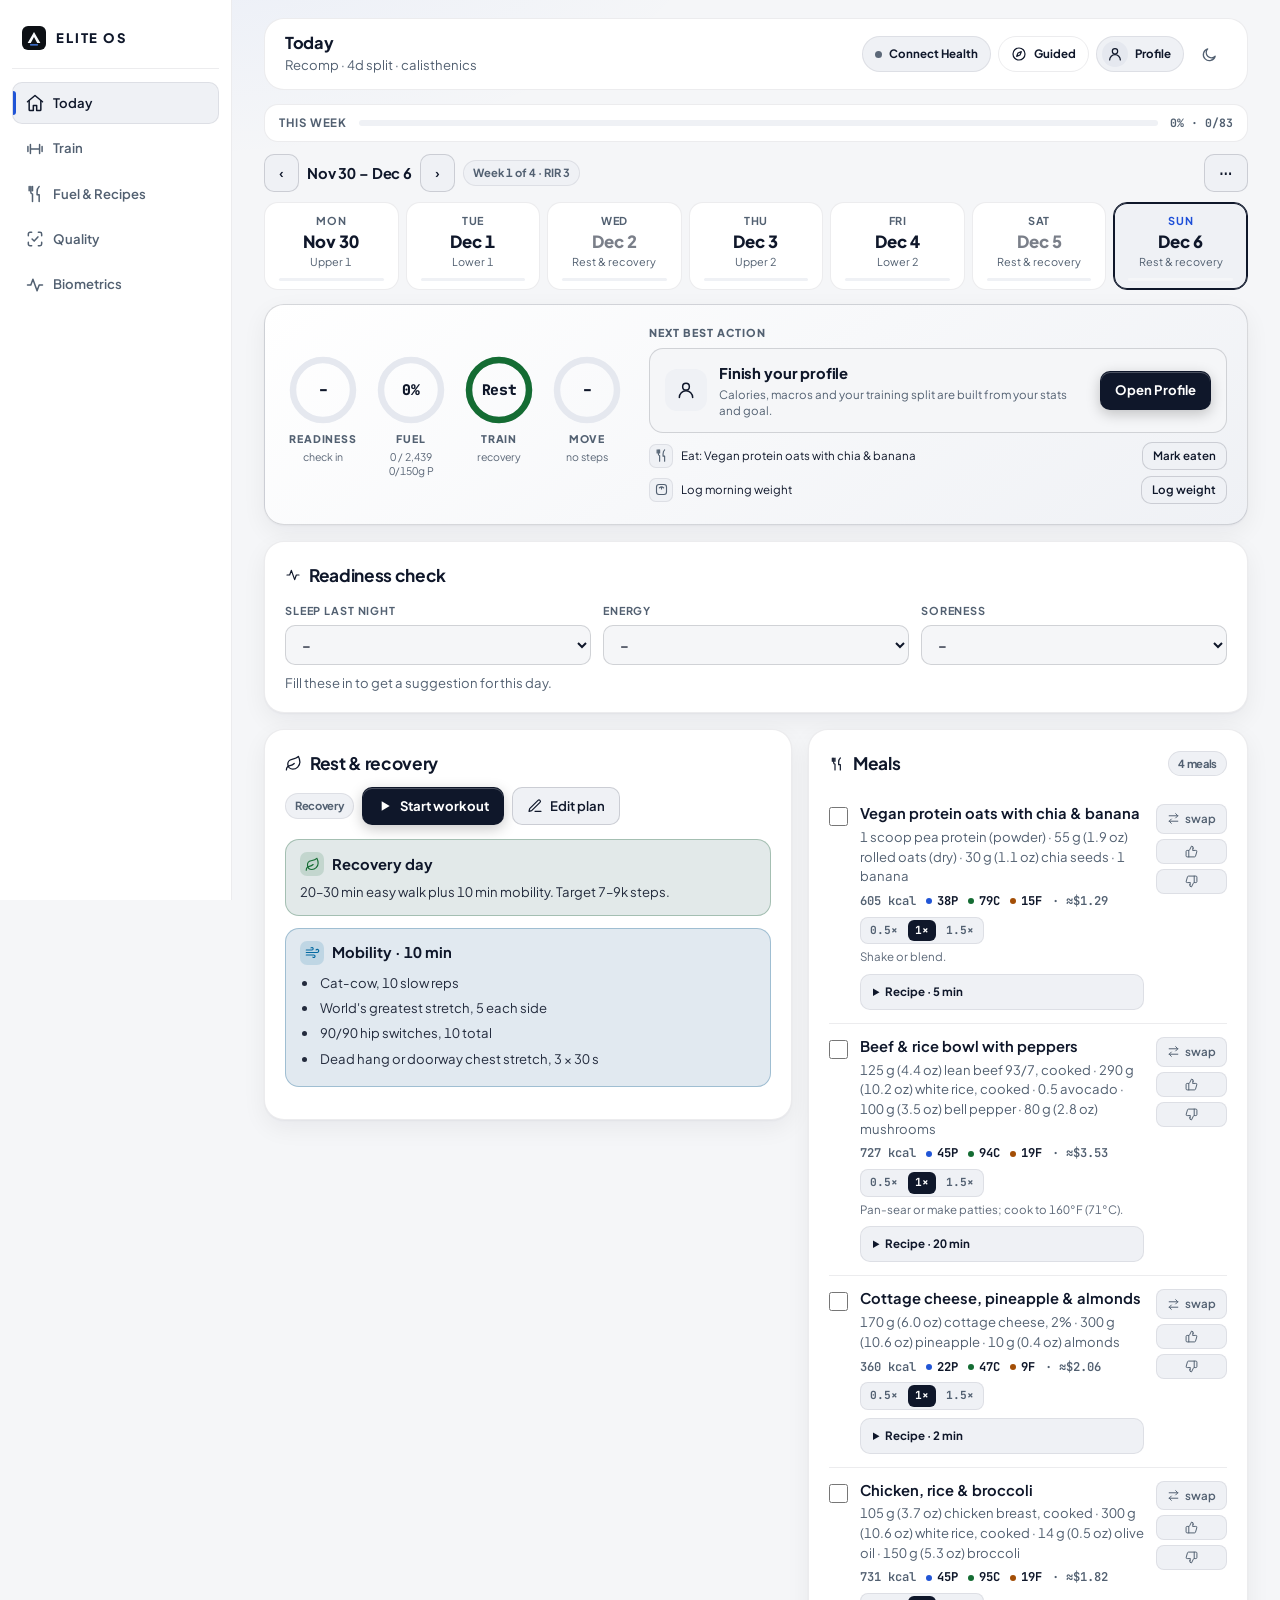
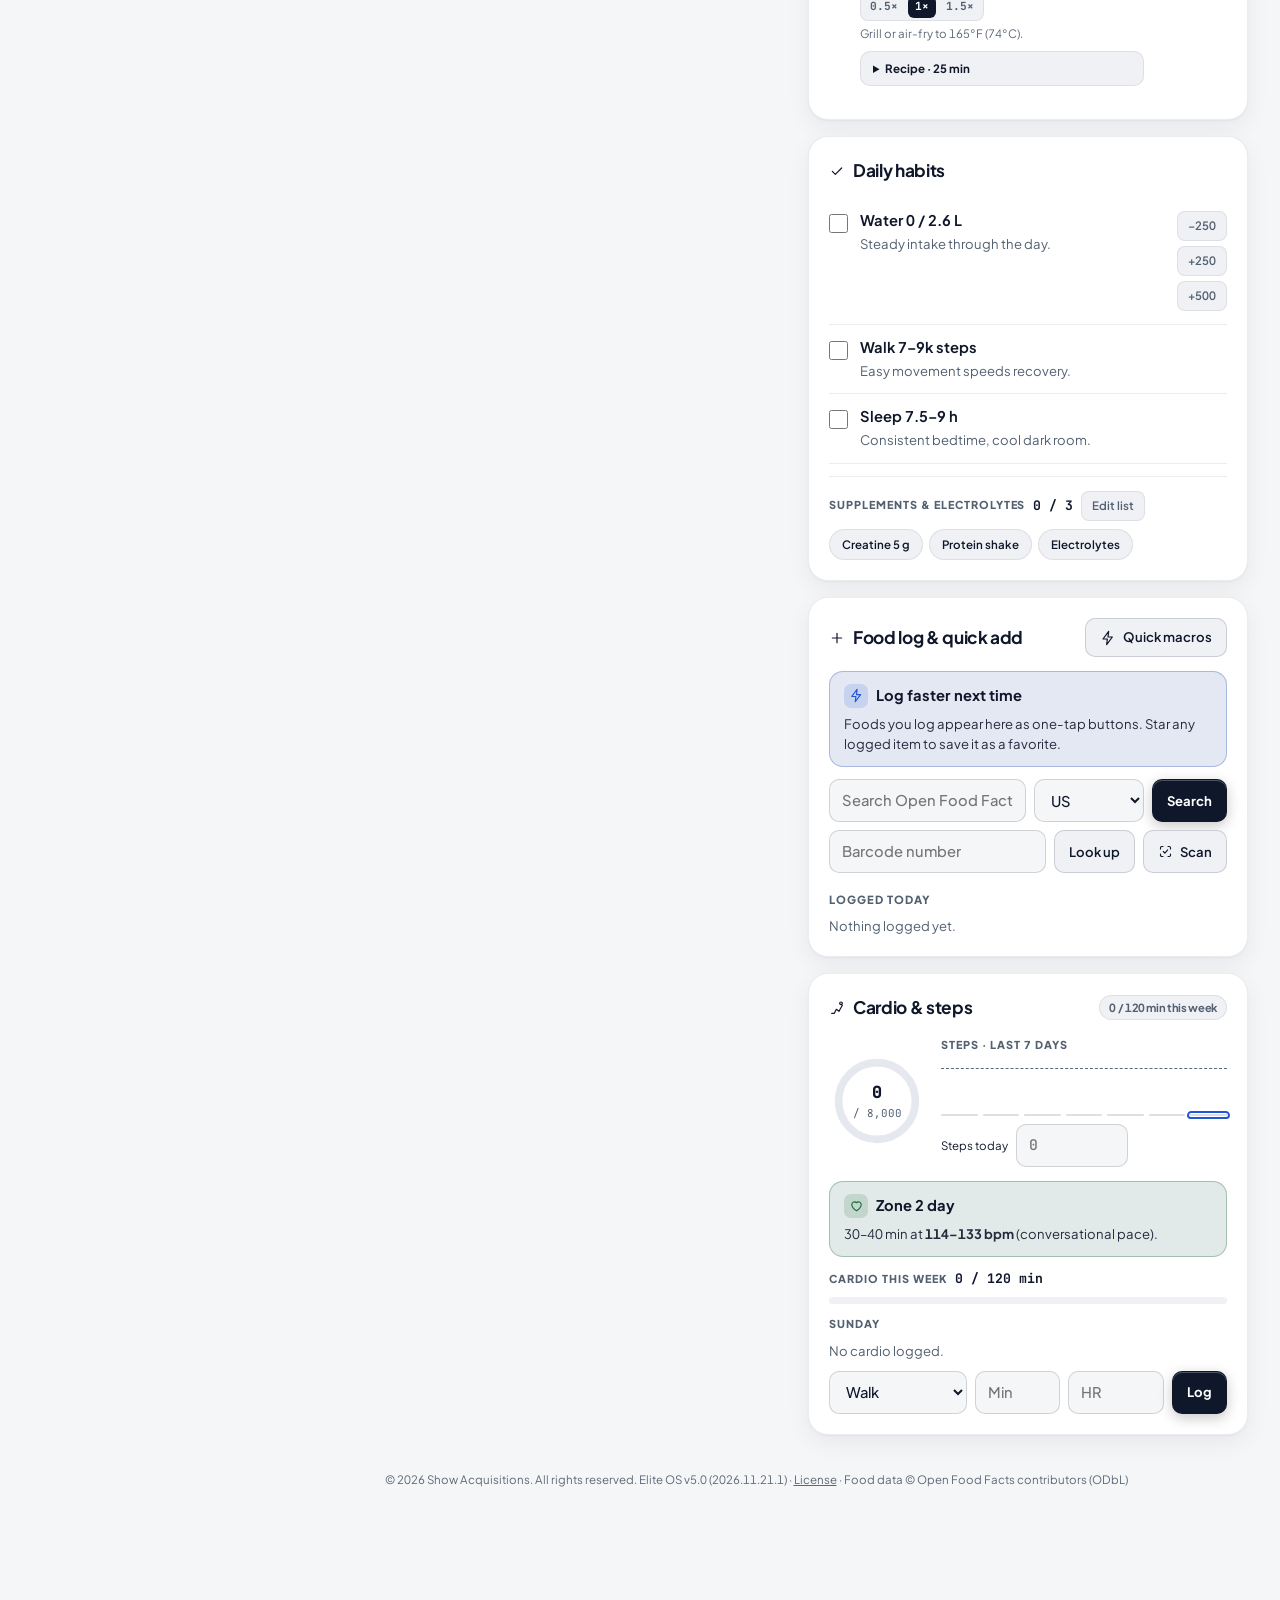
==== commit 4792d604: "fix(v5.0 review): checkin reply forgery, push pruning, tombstone data loss, scanner camera leak, AA " ====
--- a/index.html
+++ b/index.html
@@ -34,7 +34,7 @@
   /* Ink */
   --text: #f2f5f9;
   --muted: #8b96a8;
-  --dim: #5d6778;
+  --dim: #7c8ba1; /* WCAG AA 4.5:1 for small text on every surface down to --panel3 (was #5d6778, 3.3:1 on --panel) */
 
   /* Brand & Semantic Status (restrained 4-role spectrum) */
   --accent: #4f8bff;
@@ -88,9 +88,17 @@
   --edge: inset 0 1px 0 rgba(255, 255, 255, 0.9);
   --text: #0f172a;
   --muted: #526071;
-  --dim: #8896a6;
-  --accent: #2563eb;
+  /* Light-surface ink: every value below clears WCAG AA 4.5:1 on --panel3 (#e5e8ef) and lighter.
+     The dark-theme status hues (amber/green/cool/coach ~2:1 on white) are used as text, so they need light variants. */
+  --dim: #5c6878;
+  --accent: #2155d6;
   --accent2: #1d4ed8;
+  --green: #146c33;
+  --amber: #a34e06;
+  --warm: #a34e06;
+  --red: #b91c1c;
+  --cool: #0369a1;
+  --coach: #7c3aed;
   --glow: rgba(37, 99, 235, 0.1);
   --cta-bg: #0f172a;
   --cta-fg: #ffffff;
@@ -2799,7 +2807,8 @@
   };
 
   const payload = pts.map((p, i) => ({ x: +X(i).toFixed(1), y: p.v != null ? +Y(p.v).toFixed(1) : (p.v2 != null ? +Y(p.v2).toFixed(1) : null), label: p.label, v: p.v != null ? cfg.fmt(p.v) : null, v2: p.v2 != null ? cfg.fmt(p.v2) : null }));
-  const html = `<div class="chart-wrap" data-chart-id="${id}" data-label2="${esc(cfg.label2 || "")}">
+  /* Payload rides on the element, so it is freed with the DOM; a global id map grew on every re-render. */
+  const html = `<div class="chart-wrap" data-chart-id="${id}" data-label2="${esc(cfg.label2 || "")}" data-pts="${esc(JSON.stringify(payload))}" data-wd="${Wd}">
     <div class="chart-tip" id="${id}_tip">${fmtTip(last)}</div>
     <svg class="${cfg.svgClass || "biochart"}" viewBox="0 0 ${Wd} ${H}" width="100%" role="img" aria-label="${esc(cfg.aria || "Chart")}">
       <defs><linearGradient id="${gradId}" x1="0" y1="0" x2="0" y2="1"><stop offset="0%" stop-color="var(--accent)" stop-opacity="0.28"/><stop offset="100%" stop-color="var(--accent)" stop-opacity="0"/></linearGradient></defs>
@@ -2811,16 +2820,16 @@
       <text x="${Wd - R}" y="${H - 7}" text-anchor="end" class="ct">${esc(cfg.endLabel || "today")}</text>
     </svg>
   </div>`;
-  window.__CHARTS = window.__CHARTS || {};
-  window.__CHARTS[id] = { pts: payload, Wd, L, R };
   return html;
 }
 
 /* Global pointer scrubbing for every interactive chart */
 (function () {
   function scrub(wrap, clientX) {
-    const id = wrap.dataset.chartId, c = window.__CHARTS && window.__CHARTS[id];
-    if (!c || !c.pts.length) return;
+    const id = wrap.dataset.chartId;
+    let c = wrap._chart;
+    if (!c) { try { c = wrap._chart = { pts: JSON.parse(wrap.dataset.pts || "[]"), Wd: +wrap.dataset.wd }; } catch (e) { return; } }
+    if (!c.pts.length) return;
     const svg = wrap.querySelector("svg"); if (!svg) return;
     const rect = svg.getBoundingClientRect();
     const sx = (clientX - rect.left) / rect.width * c.Wd;
@@ -2898,13 +2907,17 @@
 v4Norm();
 const UX = () => S.ux && S.ux.mode ? S.ux : v4Norm();
 
+/* Prune tombstones older than 90 days (a device offline longer than that may resurrect an item; accepted) */
+function pruneDel(del) {
+  const cut = NOW() - 90 * 864e5;
+  Object.keys(del).forEach(k => { if (!(del[k] >= cut)) delete del[k]; });
+  return del;
+}
 function markDeleted(id) {
   if (!id) return;
   S.del = obj4(S.del);
   S.del[String(id)] = NOW();
-  /* Prune tombstones older than 90 days */
-  const cut = NOW() - 90 * 864e5;
-  Object.keys(S.del).forEach(k => { if (S.del[k] < cut) delete S.del[k]; });
+  pruneDel(S.del);
 }
 
 const snapOf = () => JSON.stringify(SYNCKEYS.map(k => S[k]));
@@ -2953,9 +2966,9 @@
 function mergeData(older, newer) {
   const o = JSON.parse(JSON.stringify(newer));
   const del = Object.assign({}, older.del || {}, newer.del || {});
-  o.del = del;
   const alive = x => x && !(x.id && del[String(x.id)]);
   MAPK.forEach(k => { if (k !== "del") o[k] = Object.assign({}, older[k], newer[k]); });
+  o.del = pruneDel(Object.assign({}, del)); /* filter with the full set, ship the pruned one */
   /* Per-day sets merge: keep longer / non-empty set list per uid|date */
   if (older.sets || newer.sets) {
     const ms = Object.assign({}, older.sets || {}, newer.sets || {});
@@ -4297,7 +4310,7 @@
      ${ssBox}
      <div class="wm-target">${gi ? `<span class="ssl">${gi.g}${gi.k}</span>` : ""}${setLine(e, rd, gi)}</div>
      <div class="d">${esc(e.load)}${formLink(e.name, e.demo)}</div>
-     ${WM.i === 0 && !s.ex.some(x => (S.sets[x.uid + "|" + WM.date] || []).length) ? warmHTML({ session: s, date: WM.date }) : e.wu && !done.length && !WM.wuDone[e.uid] ? callout("warm", "flame", "Ramp-up sets first", "", `${WU[e.wu]}<br><label class="ccheck"><input type="checkbox" data-wmwu="${esc(e.uid)}"/> Ramp-up done</label>`) : ""}
+     ${WM.i === 0 && !S.checks[WM.date + "|wu"] && !s.ex.some(x => (S.sets[x.uid + "|" + WM.date] || []).length) ? warmHTML({ session: s, date: WM.date }) : e.wu && !done.length && !WM.wuDone[e.uid] && !(WM.i === 0 && S.checks[WM.date + "|wu"]) ? callout("warm", "flame", "Ramp-up sets first", "", `${WU[e.wu]}<br><label class="ccheck"><input type="checkbox" data-wmwu="${esc(e.uid)}"/> Ramp-up done</label>`) : ""}
      ${e.cue ? `<div class="cue">${esc(e.cue)}</div>` : ""}
      <div class="wm-dots" aria-label="Sets done">${dots}</div>
      <div class="wm-tbl">
@@ -4681,41 +4694,69 @@
   (S.flog[S.sel] = S.flog[S.sel] || []).push(e); save(); renderPlan();
 }
 /* Supports native BarcodeDetector AND lazy-loaded ZXing CDN fallback on iOS Safari */
+/* Pinned + SRI: this script runs with the Supabase session in reach, so a changed CDN file must fail to load, not run. */
+const ZXING_SRC = "https://cdn.jsdelivr.net/npm/@zxing/browser@0.1.5/umd/zxing-browser.min.js";
+const ZXING_SRI = "sha384-ylLhng89kD62+PVK1cjm4rAYg69zDlGrbbSfAE2Eb8Xqf8RoAQCMcRoUXZh7pAPC";
 async function fsScan() {
-  let stream, iv, zxingReader = null;
+  let stream = null, iv = null, controls = null, closed = false;
   const ov = document.createElement("div");
   ov.style.cssText = "position:fixed;inset:0;z-index:260;background:#050608;display:flex;flex-direction:column;align-items:center;justify-content:center;gap:14px;padding:16px";
-  ov.innerHTML = `<div class="sechl">Point camera at barcode</div><video playsinline muted style="max-width:100%;max-height:66vh;border-radius:16px;border:1px solid var(--border-strong)"></video><div class="d" id="scanStatus">Initializing camera…</div><button class="btn pri">Cancel</button>`;
+  ov.setAttribute("role", "dialog"); ov.setAttribute("aria-modal", "true"); ov.setAttribute("aria-label", "Barcode scanner");
+  ov.innerHTML = `<div class="sechl">Point camera at barcode</div><video playsinline muted style="max-width:100%;max-height:66vh;border-radius:16px;border:1px solid var(--border-strong)"></video><div class="d" id="scanStatus" aria-live="polite">Initializing camera…</div><button class="btn pri">Cancel</button>`;
   document.body.appendChild(ov);
+  const st = ov.querySelector("#scanStatus"), v = ov.querySelector("video");
+  /* Idempotent. Cancel can land while getUserMedia / the CDN load is still pending, so every await below re-checks `closed`
+     and stops whatever it just acquired; without that the camera stays on after the overlay is gone. */
   const done = c => {
+    if (closed) return;
+    closed = true;
     clearInterval(iv);
-    if (zxingReader && zxingReader.reset) try { zxingReader.reset(); } catch (e) {}
+    document.removeEventListener("keydown", onKey);
+    try { if (controls) controls.stop(); } catch (e) {}
     if (stream) stream.getTracks().forEach(t => t.stop());
+    v.srcObject = null;
     ov.remove();
     if (c) { FS.bc = c; fsBarcode(c); }
   };
+  const onKey = e => { if (e.key === "Escape") done(); };
+  document.addEventListener("keydown", onKey);
   ov.querySelector("button").onclick = () => done();
+  ov.querySelector("button").focus();
   try {
-    const v = ov.querySelector("video");
     if ("BarcodeDetector" in window) {
       stream = await navigator.mediaDevices.getUserMedia({ video: { facingMode: "environment" } });
+      if (closed) { stream.getTracks().forEach(t => t.stop()); return; }
       v.srcObject = stream; await v.play();
-      const st = ov.querySelector("#scanStatus"); if (st) st.textContent = "Scanning…";
+      if (closed) return;
+      st.textContent = "Scanning…";
       const det = new BarcodeDetector({ formats: ["ean_13", "ean_8", "upc_a", "upc_e"] });
       iv = setInterval(async () => { try { const b = await det.detect(v); if (b.length) done(b[0].rawValue); } catch (e) {} }, 300);
     } else {
-      const st = ov.querySelector("#scanStatus"); if (st) st.textContent = "Loading scanner for Safari…";
+      st.textContent = "Loading scanner for Safari…";
       if (!window.ZXingBrowser) {
-        await new Promise((res, rej) => { const sc = document.createElement("script"); sc.src = "https://cdn.jsdelivr.net/npm/@zxing/browser@0.1.5/umd/zxing-browser.min.js"; sc.onload = res; sc.onerror = () => rej(new Error("Offline — type barcode number instead")); document.head.appendChild(sc); });
+        await new Promise((res, rej) => {
+          const sc = document.createElement("script");
+          sc.src = ZXING_SRC; sc.integrity = ZXING_SRI; sc.crossOrigin = "anonymous";
+          sc.onload = res;
+          sc.onerror = () => { sc.remove(); rej(new Error(navigator.onLine === false ? "you're offline. Type the barcode number instead" : "scanner failed to load. Type the barcode number instead")); };
+          document.head.appendChild(sc);
+        });
       }
-      zxingReader = new window.ZXingBrowser.BrowserMultiFormatReader();
-      if (st) st.textContent = "Scanning…";
-      const controls = await zxingReader.decodeFromConstraints({ video: { facingMode: "environment" } }, v, (result) => {
-        if (result && result.getText) { controls && controls.stop && controls.stop(); done(result.getText()); }
+      if (closed) return;
+      const reader = new window.ZXingBrowser.BrowserMultiFormatReader();
+      st.textContent = "Scanning…";
+      const c = await reader.decodeFromConstraints({ video: { facingMode: "environment" } }, v, (result, err, ctl) => {
+        if (result && result.getText) { controls = controls || ctl; done(result.getText()); }
       });
-      ov.querySelector("button").onclick = () => { controls && controls.stop && controls.stop(); done(); };
+      if (closed) { c.stop(); return; }
+      controls = c;
     }
-  } catch (e) { done(); FS.msg = "Scanner unavailable: " + e.message; renderFood(); renderQuality(); }
+  } catch (e) {
+    if (closed) return;
+    done();
+    FS.msg = "Scanner unavailable: " + (e && e.name === "NotAllowedError" ? "camera permission was denied. Type the barcode number instead" : e.message);
+    renderFood(); renderQuality();
+  }
 }
 
 const QA = [];
@@ -6029,7 +6070,7 @@
   }
   if (t.dataset && t.dataset.ru) { const r = S.recipes.find(x => x.id === t.dataset.ru); if (r) { r.use = t.checked; save(); regen(); renderAll(true); } return; }
   if (t.dataset && t.dataset.gc) { const x = S.groc.find(y => y.id === t.dataset.gc); if (x) { x.done = t.checked; save(); renderCustomGrocery(); } return; }
-  if (t.dataset && t.dataset.k) { S.checks[t.dataset.k] = t.checked; markDone(t.dataset.k); save(); renderPlan(); renderGrocery(); renderOverall(); renderProgExtra(); return; }
+  if (t.dataset && t.dataset.k) { S.checks[t.dataset.k] = t.checked; markDone(t.dataset.k); save(); renderPlan(); renderGrocery(); renderOverall(); renderProgExtra(); if (WM.on && !WM.fin) wmDraw(); return; }
   if (t.dataset && t.dataset.rd) onReady(t);
 });
 
@@ -6081,14 +6122,19 @@
   if ((b = t.closest("[data-fsfav]"))) {
     const x = ((S.flog || {})[S.sel] || []).find(y => y.id === b.dataset.fsfav); if (!x) return;
     const i = S.favs.findIndex(f => f.n === x.n);
-    if (i >= 0) { markDeleted(S.favs[i].id); S.favs.splice(i, 1); } else { if (S.favs.length >= 24) S.favs.shift(); S.favs.push(Object.assign({}, x)); }
+    /* A favorite needs its own id: copying the food-log id meant un-favoriting tombstoned the log entry, which the next merge then deleted.
+       Older favorites may still share an id with a log entry; those are not tombstoned (worst case they reappear on another device). */
+    const inLog = id => Object.values(S.flog || {}).some(a => (a || []).some(y => y.id === id));
+    if (i >= 0) { if (!inLog(S.favs[i].id)) markDeleted(S.favs[i].id); S.favs.splice(i, 1); } else { if (S.favs.length >= 24) S.favs.shift(); S.favs.push(Object.assign({}, x, { id: "fv" + Date.now().toString(36) + Math.random().toString(36).slice(2, 5) })); }
     save(); renderPlan(); return;
   }
   if ((b = t.closest("[data-fsadd]"))) { fsAdd(+b.dataset.fsadd, $("fsG" + b.dataset.fsadd).value); toast("Logged to food log", "good"); return; }
   if ((b = t.closest("[data-fsdel]"))) {
-    const id = b.dataset.fsdel, prev = (S.flog[S.sel] || []).find(x => x.id === id);
-    S.flog[S.sel] = (S.flog[S.sel] || []).filter(x => x.id !== id); markDeleted(id); save(); renderPlan();
-    if (prev) toast(`Removed ${prev.n}`, "info", () => { delete S.del[id]; (S.flog[S.sel] = S.flog[S.sel] || []).push(prev); save(); renderPlan(); });
+    const id = b.dataset.fsdel, day = S.sel, prev = (S.flog[day] || []).find(x => x.id === id);
+    S.flog[day] = (S.flog[day] || []).filter(x => x.id !== id); markDeleted(id); save(); renderPlan();
+    /* Undo restores under a fresh id on the original day: the 5.6 s undo window outlasts the 4 s sync debounce,
+       so the tombstone may already be on the server and would delete the old id again on the next merge. */
+    if (prev) toast(`Removed ${prev.n}`, "info", () => { (S.flog[day] = S.flog[day] || []).push(Object.assign({}, prev, { id: Date.now().toString(36) + Math.random().toString(36).slice(2, 5) })); save(); renderPlan(); });
     return;
   }
   if ((b = t.closest("[data-qtry]"))) { FS.q = b.dataset.qtry; fsSearch(); return; }
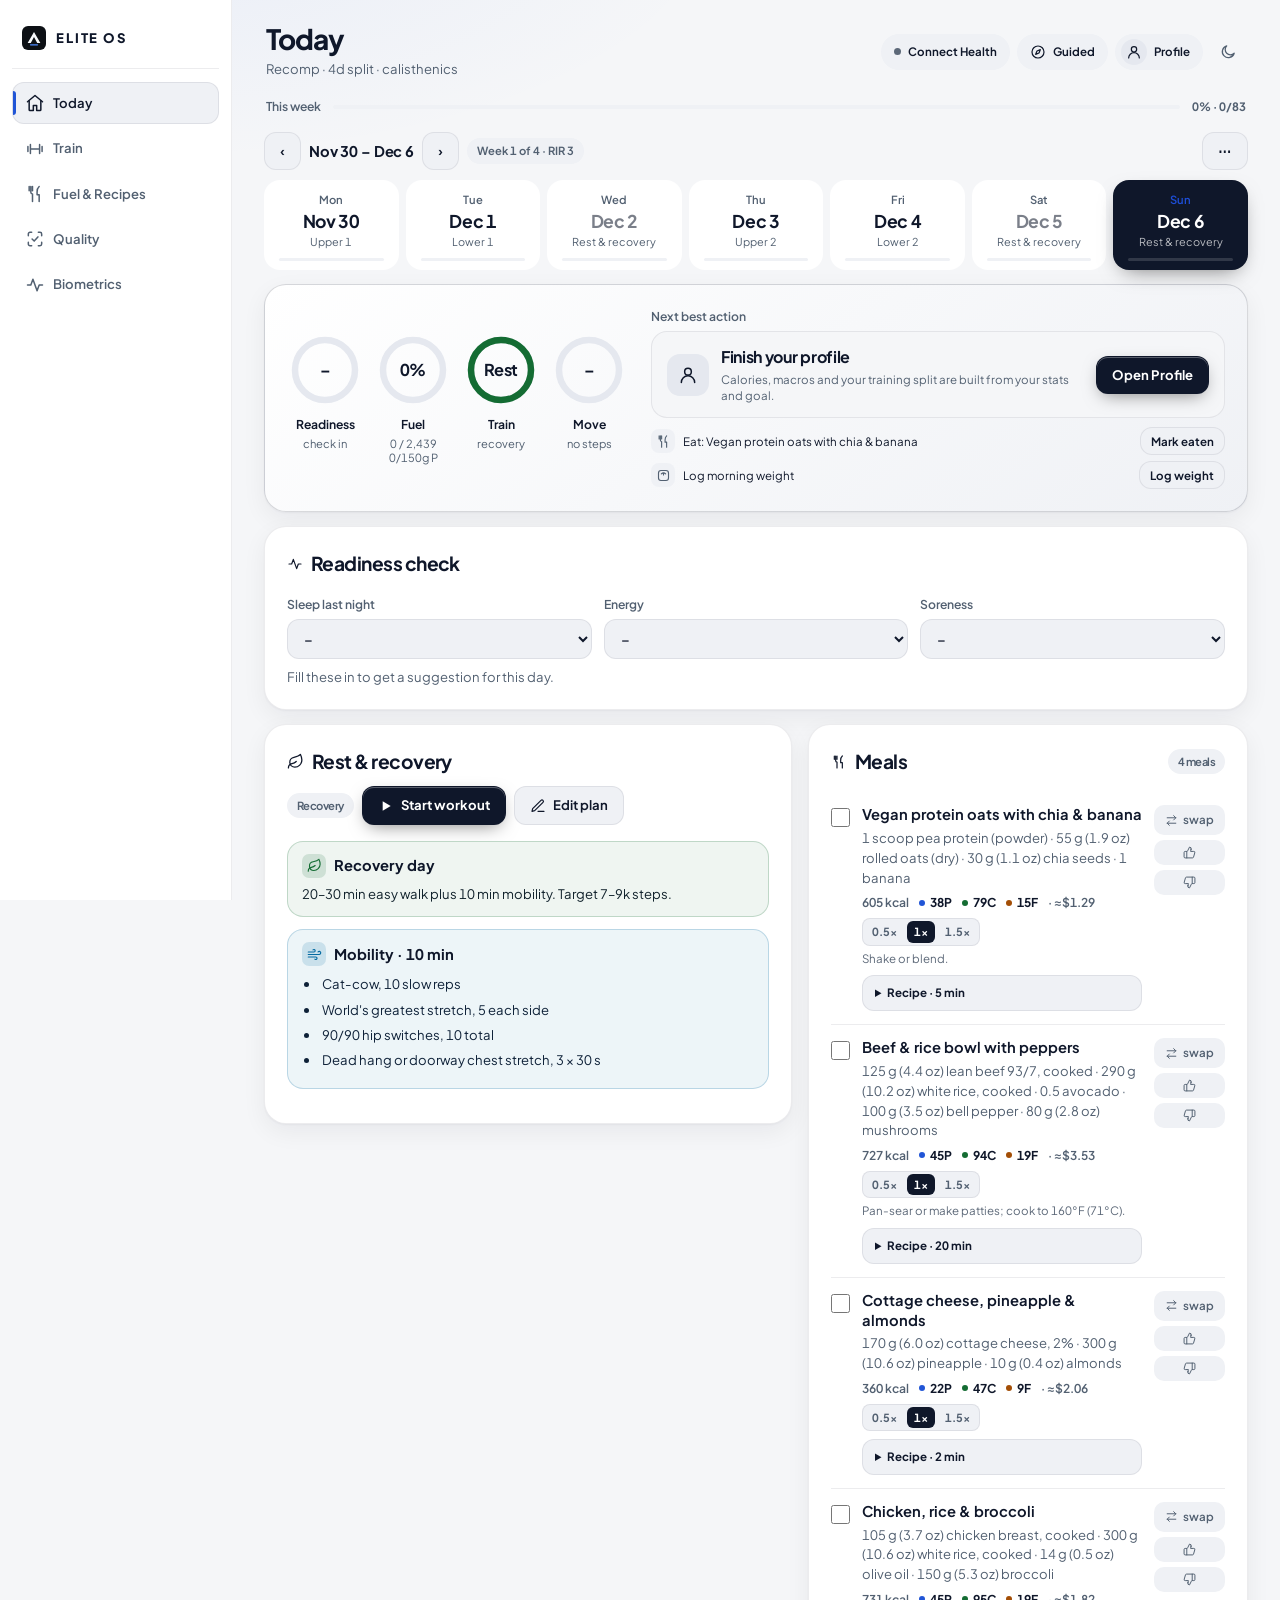
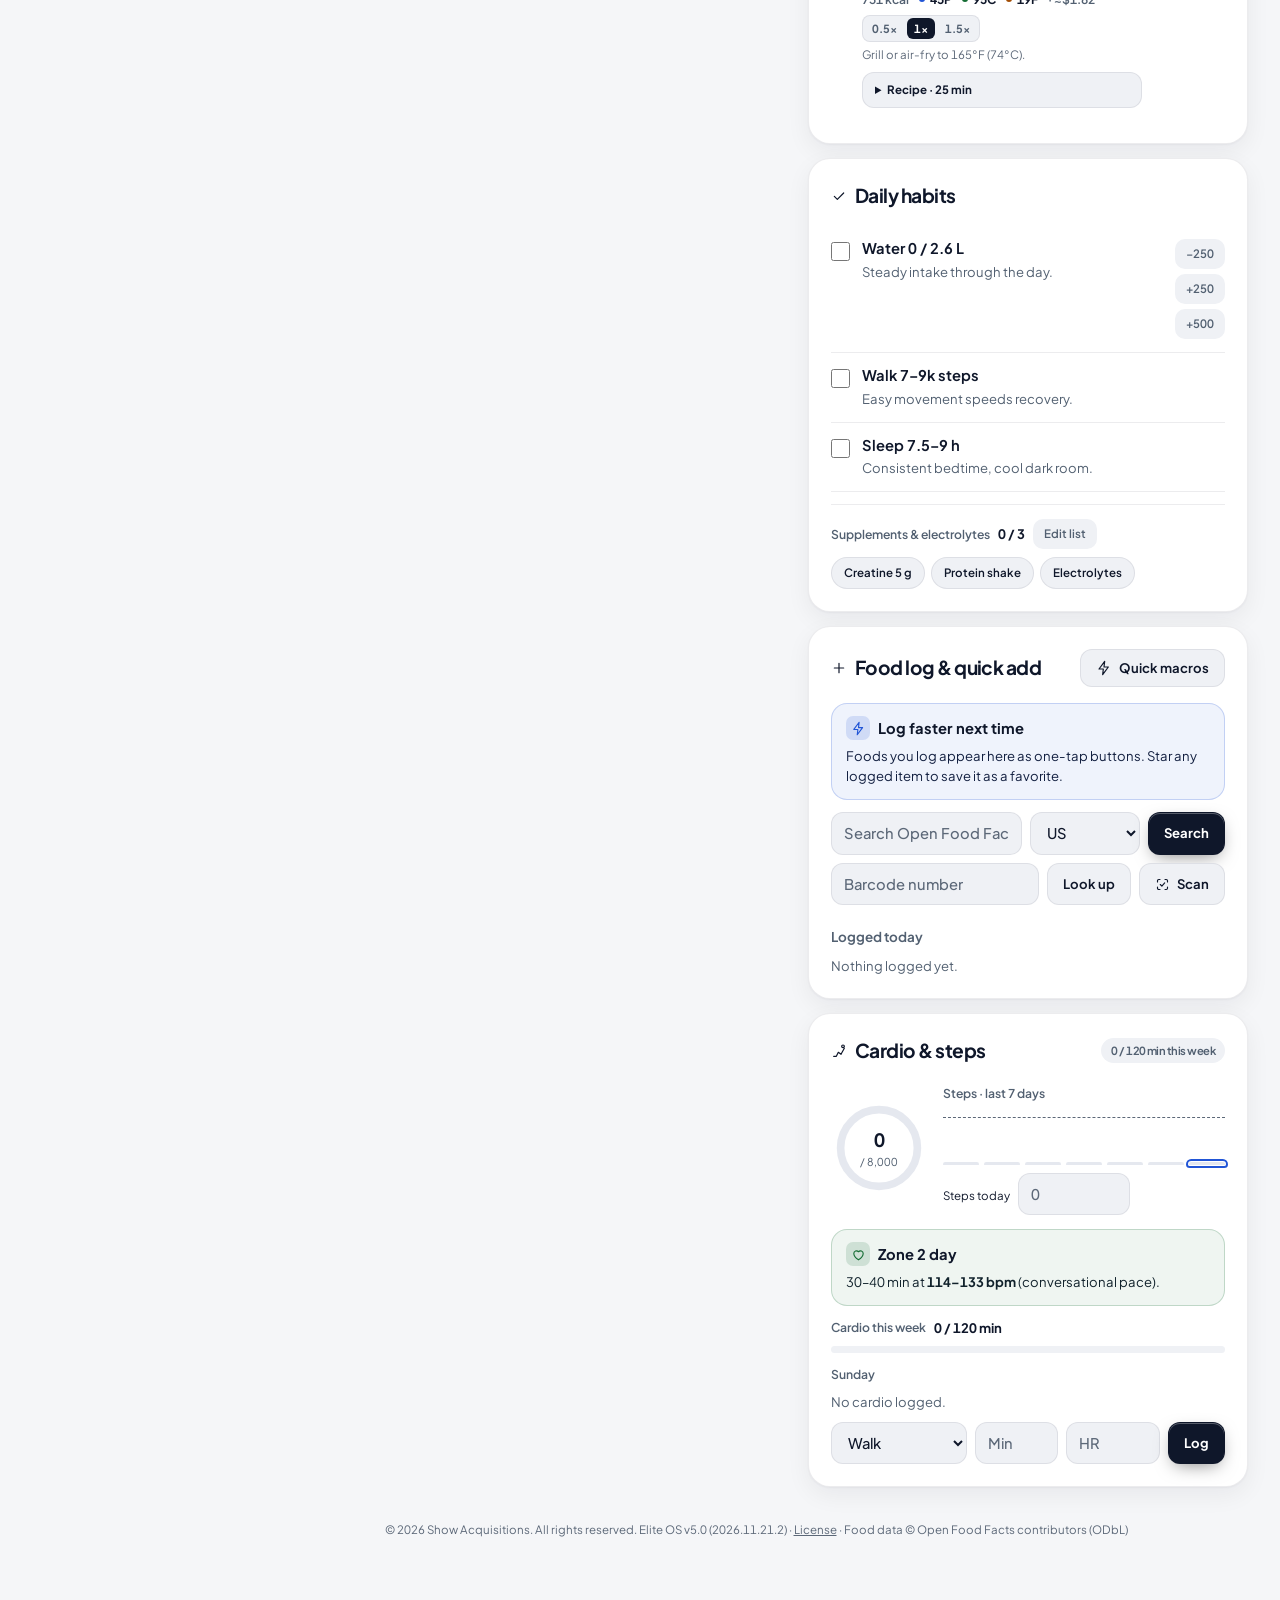
==== commit 103ba767: "feat(v5.1): flagship polish of Obsidian Precision; fix offscreen Reps stepper - numerals: Plus Jakar" ====
--- a/index.html
+++ b/index.html
@@ -10,7 +10,7 @@
 <link rel="apple-touch-icon" href="apple-touch-icon.png" />
 <link rel="preconnect" href="https://fonts.googleapis.com" />
 <link rel="preconnect" href="https://fonts.gstatic.com" crossorigin />
-<link rel="stylesheet" href="https://fonts.googleapis.com/css2?family=JetBrains+Mono:wght@500;700&family=Plus+Jakarta+Sans:wght@400;500;600;700;800&display=swap" />
+<link rel="stylesheet" href="https://fonts.googleapis.com/css2?family=JetBrains+Mono:wght@500;700&family=Plus+Jakarta+Sans:wght@400..800&display=swap" />
 <meta name="mobile-web-app-capable" content="yes" />
 <meta name="apple-mobile-web-app-capable" content="yes" />
 <meta name="apple-mobile-web-app-status-bar-style" content="black-translucent" />
@@ -26,8 +26,8 @@
   --panel: #0d1015;
   --panel2: #141820;
   --panel3: #1b212c;
-  --border: rgba(255, 255, 255, 0.075);
-  --border-strong: rgba(255, 255, 255, 0.14);
+  --border: rgba(255, 255, 255, 0.065);
+  --border-strong: rgba(255, 255, 255, 0.13);
   --ring: rgba(255, 255, 255, 0.075);
   --edge: inset 0 1px 0 rgba(255, 255, 255, 0.045);
 
@@ -51,7 +51,10 @@
 
   /* Typography */
   --font: 'Plus Jakarta Sans', -apple-system, BlinkMacSystemFont, 'SF Pro Display', 'Segoe UI', Roboto, sans-serif;
-  --mono: 'JetBrains Mono', ui-monospace, 'SF Mono', Menlo, Consolas, monospace;
+  /* Numbers use the text face with tabular figures (body sets tnum); true monospace is kept for code only. */
+  --num: var(--font);
+  --code: 'JetBrains Mono', ui-monospace, 'SF Mono', Menlo, Consolas, monospace;
+  --fs-label: 0.76rem; /* sentence-case field and value labels */
   --fs-xs: 0.72rem;
   --fs-sm: 0.82rem;
   --fs-md: 0.92rem;
@@ -60,10 +63,10 @@
   --fs-2xl: 2.05rem;
 
   /* Radii & Motion */
-  --r-sm: 10px;
-  --r-md: 14px;
-  --r-lg: 20px;
-  --r: 20px;
+  --r-sm: 12px;
+  --r-md: 16px;
+  --r-lg: 22px;
+  --r: 22px;
   --radius: 14px;
   --side: 232px;
   --ease: cubic-bezier(0.22, 1, 0.36, 1);
@@ -109,13 +112,13 @@
 /* Elite OS v5.0 — Base, Layout, Shell, Forms, Modals & Sheets */
 *, *::before, *::after { box-sizing: border-box; margin: 0; padding: 0; }
 * { -webkit-tap-highlight-color: transparent; }
-::selection { background: rgba(79, 139, 255, 0.32); }
+::selection { background: color-mix(in srgb, var(--accent) 34%, transparent); color: var(--text); }
+input, textarea { caret-color: var(--accent); }
 
 body {
   background: var(--bg);
   background-image:
-    radial-gradient(920px 440px at 14% -10%, rgba(79, 139, 255, 0.08), transparent 62%),
-    radial-gradient(760px 380px at 96% -4%, rgba(34, 197, 94, 0.045), transparent 58%);
+    radial-gradient(1100px 520px at 50% -18%, rgba(79, 139, 255, 0.07), transparent 64%);
   background-attachment: fixed;
   color: var(--text);
   font-family: var(--font);
@@ -159,12 +162,8 @@
   justify-content: space-between;
   align-items: center;
   gap: 12px;
-  background: var(--panel);
-  border: 1px solid var(--border);
-  box-shadow: var(--edge);
-  border-radius: var(--r-lg);
-  padding: 14px 20px;
-  margin-bottom: 14px;
+  padding: 6px 2px 14px;
+  margin-bottom: 4px;
 }
 header > div:first-child { min-width: 0; }
 .brand-row { display: flex; align-items: center; gap: 10px; }
@@ -186,21 +185,21 @@
 .hxpill {
   display: inline-flex; align-items: center; gap: 7px;
   min-height: 36px; padding: 6px 12px; border-radius: 999px;
-  border: 1px solid var(--border); background: var(--panel2); color: var(--text);
-  font-size: var(--fs-xs); font-weight: 700; cursor: pointer; white-space: nowrap;
+  border: 1px solid transparent; background: var(--panel2); color: var(--text);
+  font-size: var(--fs-xs); font-weight: 650; cursor: pointer; white-space: nowrap;
   transition: border-color 0.16s var(--ease), background 0.16s var(--ease);
 }
-.hxpill:hover { border-color: var(--border-strong); background: var(--panel3); }
+.hxpill:hover { background: var(--panel3); }
 .hxdot { width: 7px; height: 7px; border-radius: 50%; background: var(--dim); flex: none; }
 .hxpill.s-ok .hxdot { background: var(--green); box-shadow: 0 0 0 3px rgba(34, 197, 94, 0.18); }
 .hxpill.s-stale .hxdot { background: var(--amber); box-shadow: 0 0 0 3px rgba(245, 158, 11, 0.22); }
-.hxpill .hxn { color: var(--muted); font-weight: 600; font-family: var(--mono); font-size: 0.68rem; }
+.hxpill .hxn { color: var(--muted); font-weight: 600; font-family: var(--num); font-size: 0.68rem; }
 
 #btnMode, .hprof {
   display: inline-flex; align-items: center; gap: 7px;
   min-height: 36px; padding: 6px 12px; border-radius: 999px;
-  border: 1px solid var(--border); background: transparent; color: var(--text);
-  font-size: var(--fs-xs); font-weight: 700; cursor: pointer;
+  border: 1px solid transparent; background: var(--panel2); color: var(--text);
+  font-size: var(--fs-xs); font-weight: 650; cursor: pointer;
   transition: border-color 0.16s var(--ease), background 0.16s var(--ease);
 }
 .hprof { background: var(--panel2); padding: 4px 12px 4px 5px; }
@@ -208,7 +207,7 @@
   display: grid; place-items: center; width: 26px; height: 26px;
   border-radius: 50%; background: var(--panel3); color: var(--text);
 }
-#btnMode:hover, .hprof:hover, .hprof.active { border-color: var(--border-strong); background: var(--panel3); }
+#btnMode:hover, .hprof:hover, .hprof.active { background: var(--panel3); }
 .hprof.active { border-color: var(--accent); box-shadow: 0 0 0 2px var(--glow); }
 
 .hthm {
@@ -221,15 +220,14 @@
 
 /* Weekly strip bar (Today only) */
 .overall {
-  background: var(--panel); border: 1px solid var(--border); box-shadow: var(--edge);
-  border-radius: var(--r-md); padding: 9px 14px; margin-bottom: 12px;
+  padding: 0 2px; margin-bottom: 16px;
   display: flex; align-items: center; gap: 12px;
 }
 body[data-tab]:not([data-tab="plan"]) .overall { display: none; }
-.overall .sub { margin: 0; font-size: var(--fs-xs); font-weight: 700; text-transform: uppercase; letter-spacing: 0.08em; }
-.overall .bar { flex: 1; height: 6px; background: var(--panel2); border-radius: 999px; overflow: hidden; }
+.overall .sub { margin: 0; font-size: var(--fs-label); font-weight: 600; }
+.overall .bar { flex: 1; height: 4px; background: var(--panel2); border-radius: 999px; overflow: hidden; }
 .overall .bar > div { height: 100%; background: linear-gradient(90deg, var(--accent), var(--green)); border-radius: 999px; transition: width 0.35s var(--ease); }
-.overall b { font-size: var(--fs-xs); font-family: var(--mono); color: var(--muted); font-weight: 700; white-space: nowrap; }
+.overall b { font-size: var(--fs-xs); font-family: var(--num); color: var(--muted); font-weight: 700; white-space: nowrap; }
 
 /* Navigation */
 .tabs { display: flex; gap: 6px; margin-bottom: 16px; flex-wrap: wrap; }
@@ -258,46 +256,47 @@
 /* Forms & Buttons */
 button { font: inherit; }
 input, select, textarea {
-  background: var(--bg); color: var(--text);
-  border: 1px solid var(--border-strong); padding: 9px 12px; border-radius: var(--r-sm);
+  background: var(--panel2); color: var(--text);
+  border: 1px solid var(--border); padding: 9px 12px; border-radius: var(--r-sm);
   font: inherit; font-size: var(--fs-md); font-weight: 500; max-width: 100%;
   transition: border-color 0.15s var(--ease), box-shadow 0.15s var(--ease);
 }
+input:hover, select:hover, textarea:hover { border-color: var(--border-strong); }
 input:focus, select:focus, textarea:focus {
-  outline: none; border-color: var(--accent); box-shadow: 0 0 0 3px var(--glow);
-}
+  outline: none; border-color: var(--accent); box-shadow: 0 0 0 3px var(--glow); background: var(--panel);
+}
+::placeholder { color: var(--dim); opacity: 1; }
 input.bad { border-color: var(--red); }
 textarea { width: 100%; min-height: 76px; resize: vertical; }
 :focus-visible { outline: 2px solid var(--accent2); outline-offset: 2px; border-radius: 8px; }
 
 .btn {
   display: inline-flex; align-items: center; justify-content: center; gap: 7px;
-  background: var(--panel2); border: 1px solid var(--border-strong); color: var(--text);
-  padding: 8px 14px; border-radius: var(--r-sm); cursor: pointer;
-  font-size: var(--fs-sm); font-weight: 600; text-decoration: none; white-space: nowrap;
+  background: var(--panel2); border: 1px solid var(--border); color: var(--text);
+  padding: 8px 15px; border-radius: var(--r-sm); cursor: pointer;
+  font-size: var(--fs-sm); font-weight: 650; text-decoration: none; white-space: nowrap;
   transition: background 0.15s var(--ease), border-color 0.15s var(--ease), transform 0.1s var(--ease), opacity 0.15s;
 }
-.btn:hover { background: var(--panel3); border-color: rgba(255, 255, 255, 0.22); }
-html[data-theme="light"] .btn:hover { border-color: rgba(15, 23, 42, 0.28); }
-.btn:active { transform: scale(0.97); }
+.btn:hover { background: var(--panel3); border-color: var(--border-strong); }
+.btn:active { transform: scale(0.97); transition-duration: 0.05s; }
 .btn:disabled { opacity: 0.38; cursor: default; transform: none; }
 .btn.pri {
   background: var(--cta-bg); border-color: transparent; color: var(--cta-fg);
-  font-weight: 700; box-shadow: 0 1px 0 rgba(255, 255, 255, 0.25) inset, 0 4px 14px rgba(0, 0, 0, 0.22);
-}
-.btn.pri:hover { opacity: 0.92; background: var(--cta-bg); color: var(--cta-fg); }
+  font-weight: 700; box-shadow: 0 1px 0 rgba(255, 255, 255, 0.3) inset, 0 6px 18px -6px rgba(0, 0, 0, 0.5);
+}
+.btn.pri:hover { filter: brightness(1.06); background: var(--cta-bg); color: var(--cta-fg); }
 .btn.danger { color: #f87171; border-color: rgba(239, 68, 68, 0.28); background: rgba(239, 68, 68, 0.08); }
 .btn.danger:hover { background: rgba(239, 68, 68, 0.16); border-color: rgba(239, 68, 68, 0.45); }
 html[data-theme="light"] .btn.danger { color: #b91c1c; }
 
 .rest {
   display: inline-flex; align-items: center; justify-content: center; gap: 5px;
-  border: 1px solid var(--border); background: var(--panel2); color: var(--muted);
-  border-radius: 8px; padding: 5px 10px; font-size: var(--fs-xs); font-weight: 600;
+  border: 1px solid transparent; background: var(--panel2); color: var(--muted);
+  border-radius: 10px; padding: 5px 10px; font-size: var(--fs-xs); font-weight: 600;
   cursor: pointer; white-space: nowrap;
   transition: background 0.15s, border-color 0.15s, color 0.15s, transform 0.1s;
 }
-.rest:hover { color: var(--text); border-color: var(--border-strong); background: var(--panel3); }
+.rest:hover { color: var(--text); background: var(--panel3); }
 .rest:active { transform: scale(0.96); }
 .rest.on { border-color: rgba(34, 197, 94, 0.45); color: var(--green); background: rgba(34, 197, 94, 0.1); }
 .rest:disabled { opacity: 0.35; cursor: default; }
@@ -308,42 +307,36 @@
 .fgrid { display: grid; grid-template-columns: repeat(auto-fit, minmax(150px, 1fr)); gap: 12px; }
 .log-grid { display: grid; grid-template-columns: repeat(auto-fit, minmax(136px, 1fr)); gap: 10px; }
 .cg { display: flex; flex-direction: column; gap: 5px; min-width: 0; }
-.cg label {
-  font-size: 0.68rem; text-transform: uppercase; letter-spacing: 0.08em;
-  color: var(--muted); font-weight: 700;
-}
+.cg label { font-size: var(--fs-label); color: var(--muted); font-weight: 600; }
 
 /* Cards */
 .card {
   background: var(--panel); border: 1px solid var(--border);
   box-shadow: var(--edge);
-  border-radius: var(--r-lg); padding: 20px; margin-bottom: 16px;
+  border-radius: var(--r-lg); padding: 22px; margin-bottom: 14px;
 }
 html[data-theme="light"] .card { box-shadow: var(--shadow); }
 .card h2 {
-  font-size: var(--fs-lg); font-weight: 700; letter-spacing: -0.02em;
-  margin-bottom: 14px; display: flex; justify-content: space-between;
+  font-size: 1.2rem; font-weight: 700; letter-spacing: -0.028em;
+  margin-bottom: 16px; display: flex; justify-content: space-between;
   align-items: center; gap: 10px; flex-wrap: wrap;
 }
 .card h2 > span:first-child { display: inline-flex; align-items: center; gap: 8px; }
 .card h2 > span:last-child { flex-wrap: wrap; }
-.card h3 {
-  font-size: 0.7rem; font-weight: 800; letter-spacing: 0.09em;
-  text-transform: uppercase; color: var(--muted); margin: 18px 0 8px;
-}
+.card h3 { font-size: 0.84rem; font-weight: 650; letter-spacing: -0.005em; color: var(--muted); margin: 22px 0 8px; }
 
 /* Badges & Chips */
 .badge {
   display: inline-flex; align-items: center; gap: 5px;
   font-size: 0.7rem; padding: 3px 9px; border-radius: 999px;
-  background: var(--panel2); border: 1px solid var(--border);
-  color: var(--muted); font-weight: 700; white-space: nowrap;
+  background: var(--panel2); border: 1px solid transparent;
+  color: var(--muted); font-weight: 650; white-space: nowrap;
 }
 .badge:empty { display: none; }
-.badge.g { background: rgba(34, 197, 94, 0.12); border-color: rgba(34, 197, 94, 0.28); color: var(--green); }
-.badge.a { background: rgba(245, 158, 11, 0.12); border-color: rgba(245, 158, 11, 0.3); color: var(--amber); }
-.badge.rd { background: rgba(239, 68, 68, 0.12); border-color: rgba(239, 68, 68, 0.3); color: var(--red); }
-.badge.bl { background: var(--glow); border-color: rgba(79, 139, 255, 0.3); color: var(--accent2); }
+.badge.g { background: color-mix(in srgb, var(--green) 14%, transparent); color: var(--green); }
+.badge.a { background: color-mix(in srgb, var(--amber) 14%, transparent); color: var(--amber); }
+.badge.rd { background: color-mix(in srgb, var(--red) 14%, transparent); color: var(--red); }
+.badge.bl { background: var(--glow); color: var(--accent2); }
 
 .chips, .fchips { display: flex; flex-wrap: wrap; gap: 6px; }
 .chip, .fchip {
@@ -354,7 +347,7 @@
 }
 .chip:hover, .fchip:hover { border-color: var(--border-strong); background: var(--panel3); }
 .chip input { accent-color: var(--green); }
-.fchip small { opacity: 0.68; font-family: var(--mono); font-size: 0.68rem; }
+.fchip small { opacity: 0.68; font-family: var(--num); font-size: 0.68rem; }
 .fchip.s1 { border-color: rgba(34, 197, 94, 0.45); background: rgba(34, 197, 94, 0.12); }
 .fchip.s-1 { border-color: rgba(239, 68, 68, 0.4); background: rgba(239, 68, 68, 0.1); color: #fca5a5; text-decoration: line-through; }
 html[data-theme="light"] .fchip.s-1 { color: #b91c1c; }
@@ -362,7 +355,7 @@
 /* Segment Control */
 .seg {
   display: flex; gap: 4px; background: var(--panel2);
-  border: 1px solid var(--border); border-radius: var(--r-md); padding: 4px; margin-bottom: 14px;
+  border: 1px solid transparent; border-radius: var(--r-md); padding: 4px; margin-bottom: 14px;
 }
 .seg button {
   flex: 1; display: flex; align-items: center; justify-content: center; gap: 7px;
@@ -371,7 +364,7 @@
   cursor: pointer; min-height: 40px; min-width: 0;
   transition: background 0.16s var(--ease), color 0.16s var(--ease);
 }
-.seg button.on { background: var(--cta-bg); color: var(--cta-fg); }
+.seg button.on { background: var(--cta-bg); color: var(--cta-fg); box-shadow: 0 4px 14px -6px rgba(0, 0, 0, 0.5); }
 .seg button:not(.on):hover { color: var(--text); }
 .planseg { display: none; }
 
@@ -379,23 +372,21 @@
 .callout {
   --c: var(--accent);
   position: relative;
-  border: 1px solid color-mix(in srgb, var(--c) 24%, var(--border));
-  background: color-mix(in srgb, var(--c) 6%, var(--panel2));
+  border: 1px solid color-mix(in srgb, var(--c) 14%, transparent);
+  background: color-mix(in srgb, var(--c) 8%, var(--panel2));
   border-radius: var(--r-md);
   padding: 12px 14px;
   margin: 0 0 12px;
 }
+html[data-theme="light"] .callout { background: color-mix(in srgb, var(--c) 7%, var(--panel)); border-color: color-mix(in srgb, var(--c) 22%, transparent); }
 .c-h { display: flex; align-items: center; gap: 8px; flex-wrap: wrap; }
 .c-h b { font-size: var(--fs-md); color: var(--text); font-weight: 700; }
 .c-i {
   display: grid; place-items: center; width: 24px; height: 24px; border-radius: 7px;
   background: color-mix(in srgb, var(--c) 15%, transparent); color: var(--c); flex: none;
 }
-.c-m {
-  margin-left: auto; font-size: 0.68rem; font-weight: 800;
-  letter-spacing: 0.08em; text-transform: uppercase; color: var(--c);
-}
-.c-b { margin-top: 6px; font-size: var(--fs-sm); line-height: 1.55; color: var(--text); opacity: 0.9; }
+.c-m { margin-left: auto; font-size: var(--fs-label); font-weight: 650; color: var(--c); }
+.c-b { margin-top: 6px; font-size: var(--fs-sm); line-height: 1.55; color: color-mix(in srgb, var(--text) 88%, var(--c)); }
 .c-warm { --c: var(--warm); }
 .c-cool { --c: var(--cool); }
 .c-good, .c-green { --c: var(--green); }
@@ -430,19 +421,19 @@
   display: flex; align-items: baseline; justify-content: space-between; gap: 10px;
   margin: 16px 2px 10px; padding-top: 12px; border-top: 1px solid var(--border);
 }
-.sech span { display: inline-flex; align-items: center; gap: 7px; font-size: 0.72rem; font-weight: 800; letter-spacing: 0.09em; text-transform: uppercase; color: var(--text); }
-.sech small { color: var(--muted); font-size: var(--fs-xs); font-family: var(--mono); }
-.sechl { font-size: 0.68rem; font-weight: 800; letter-spacing: 0.09em; text-transform: uppercase; color: var(--muted); margin: 2px 0 8px; display: flex; align-items: center; gap: 8px; flex-wrap: wrap; }
-.sechl b { color: var(--text); letter-spacing: 0; text-transform: none; font-size: var(--fs-sm); font-family: var(--mono); }
+.sech span { display: inline-flex; align-items: center; gap: 7px; font-size: 0.88rem; font-weight: 700; letter-spacing: -0.01em; color: var(--text); }
+.sech small { color: var(--muted); font-size: var(--fs-xs); font-family: var(--num); }
+.sechl { font-size: var(--fs-label); font-weight: 600; color: var(--muted); margin: 2px 0 8px; display: flex; align-items: center; gap: 8px; flex-wrap: wrap; }
+.sechl b { color: var(--text); font-size: var(--fs-sm); font-family: var(--num); }
 
 .pgsec {
   display: flex; align-items: center; gap: 10px; margin: 26px 2px 12px;
-  font-size: 0.72rem; font-weight: 800; letter-spacing: 0.11em; text-transform: uppercase; color: var(--muted);
+  font-size: 0.95rem; font-weight: 700; letter-spacing: -0.015em; color: var(--text);
 }
 .pgsec::after { content: ""; flex: 1; height: 1px; background: var(--border); }
 .pgsec span {
   display: grid; place-items: center; width: 26px; height: 26px;
-  border-radius: 8px; background: var(--panel2); border: 1px solid var(--border); color: var(--text);
+  border-radius: 9px; background: var(--panel2); color: var(--muted);
 }
 #pane-progress > .pgsec:first-child { margin-top: 4px; }
 
@@ -510,16 +501,16 @@
 
 /* Code & Tables */
 code {
-  font-family: var(--mono); font-size: 0.8em;
+  font-family: var(--code); font-size: 0.8em;
   background: var(--panel2); border: 1px solid var(--border);
   padding: 1px 6px; border-radius: 6px; word-break: break-word;
 }
 .tblw { overflow-x: auto; -webkit-overflow-scrolling: touch; margin-top: 8px; border: 1px solid var(--border); border-radius: var(--r-sm); }
-table.tele { border-collapse: collapse; width: 100%; font-size: var(--fs-xs); font-family: var(--mono); white-space: nowrap; }
+table.tele { border-collapse: collapse; width: 100%; font-size: var(--fs-xs); font-family: var(--num); white-space: nowrap; }
 table.tele th {
   position: sticky; top: 0; text-align: right; padding: 8px 10px;
-  color: var(--muted); font-family: var(--font); font-weight: 700;
-  text-transform: uppercase; letter-spacing: 0.06em; font-size: 0.64rem; background: var(--panel2);
+  color: var(--muted); font-family: var(--font); font-weight: 600;
+  font-size: 0.72rem; background: var(--panel2);
 }
 table.tele td { text-align: right; padding: 7px 10px; border-top: 1px solid var(--border); }
 table.tele th:first-child, table.tele td:first-child { text-align: left; font-family: var(--font); font-weight: 600; }
@@ -530,8 +521,8 @@
 @keyframes skel { 0% { background-position: 200% 0; } 100% { background-position: -200% 0; } }
 .skelw { display: grid; gap: 10px; margin-top: 12px; }
 .skel { height: 58px; border-radius: var(--r-sm); background: linear-gradient(90deg, var(--panel2) 25%, var(--panel3) 50%, var(--panel2) 75%); background-size: 200% 100%; animation: skel 1.3s linear infinite; }
-.empty { text-align: center; padding: 26px 14px; border: 1px dashed var(--border-strong); border-radius: var(--r-md); margin-top: 12px; }
-.empty-i { display: inline-grid; place-items: center; width: 42px; height: 42px; border-radius: 12px; background: var(--panel2); color: var(--muted); margin: 0 auto 8px; }
+.empty { text-align: center; padding: 28px 16px; background: var(--panel2); border-radius: var(--r-md); margin-top: 12px; }
+.empty-i { display: inline-grid; place-items: center; width: 44px; height: 44px; border-radius: 14px; background: var(--panel3); color: var(--muted); margin: 0 auto 8px; }
 .empty b { display: block; font-size: var(--fs-md); }
 .empty p { color: var(--muted); font-size: var(--fs-sm); margin: 4px 0 12px; }
 .empty .fchips { justify-content: center; }
@@ -577,7 +568,8 @@
   .tab .tbadge { margin-left: auto; }
   /* Avoid double brand title on desktop header */
   header .brand-mark, header .h1f, header .h1s { display: none; }
-  header .page-title { display: inline; font-size: 1.02rem; letter-spacing: -0.02em; text-transform: none; font-weight: 750; }
+  header .page-title { display: inline; font-size: 1.75rem; letter-spacing: -0.035em; text-transform: none; font-weight: 750; line-height: 1.1; }
+  header .sub { margin-top: 4px; }
   .appfoot { padding-bottom: 28px; }
 }
 @media (max-width: 1099px) {
@@ -619,7 +611,7 @@
   .btn, .rest { min-height: 38px; padding: 8px 12px; font-size: var(--fs-sm); }
 
   /* Single-row crisp mobile header */
-  header { padding: 9px 12px; gap: 8px; border-radius: 16px; margin-bottom: 10px; }
+  header { padding: 4px 2px 12px; gap: 8px; margin-bottom: 2px; }
   header .sub, .h1f { display: none; }
   .h1s { display: inline; }
   header h1 { font-size: 0.88rem; letter-spacing: 0.12em; }
@@ -655,14 +647,14 @@
   .tab.active { background: transparent; border-color: transparent; color: var(--text); }
   .tab.active::before {
     content: ""; position: absolute; top: 0; left: 50%; transform: translateX(-50%);
-    width: 24px; height: 2.5px; border-radius: 0 0 3px 3px; background: var(--text);
-  }
+    width: 22px; height: 2px; border-radius: 0 0 3px 3px; background: var(--accent);
+  }
+  .tab.active .ic { color: var(--accent2); }
   .tab .full { display: none; }
   .tab .short { display: block; }
   .tab .tbadge { position: absolute; top: 5px; right: calc(50% - 20px); }
 
-  .card { padding: 16px; border-radius: 16px; }
-  .overall { padding: 8px 12px; }
+  .card { padding: 18px 16px; border-radius: 20px; }
   .overall .sub { display: none; }
   .toast { bottom: calc(74px + env(safe-area-inset-bottom)); }
 
@@ -706,20 +698,22 @@
 .wknav > b { font-size: var(--fs-md); font-weight: 700; letter-spacing: -0.01em; }
 .days { display: grid; grid-template-columns: repeat(7, minmax(0, 1fr)); gap: 7px; margin-bottom: 14px; }
 .day {
-  background: var(--panel); border: 1px solid var(--border); color: var(--text);
+  background: var(--panel); border: 1px solid transparent; color: var(--text);
   padding: 10px 6px 8px; border-radius: var(--r-md); cursor: pointer; text-align: center; min-width: 0;
   transition: border-color 0.16s var(--ease), background 0.16s var(--ease), transform 0.12s var(--ease);
 }
-.day:hover { border-color: var(--border-strong); background: var(--panel2); }
-.day.active { border-color: var(--cta-bg); background: var(--panel2); box-shadow: inset 0 0 0 1px var(--cta-bg); }
-.day.done:not(.active) { border-color: rgba(34, 197, 94, 0.35); }
-.day b { display: block; font-size: 0.68rem; font-weight: 700; color: var(--muted); text-transform: uppercase; letter-spacing: 0.06em; }
+.day:hover { background: var(--panel2); }
+.day.active { background: var(--cta-bg); box-shadow: 0 8px 22px -10px rgba(0, 0, 0, 0.6); }
+.day.active b, .day.active .dd, .day.active .dl { color: var(--cta-fg); opacity: 1; }
+.day.active .dl { opacity: 0.7; }
+.day.done:not(.active) { border-color: color-mix(in srgb, var(--green) 32%, transparent); }
+.day b { display: block; font-size: 0.7rem; font-weight: 600; color: var(--muted); }
 .day.today b { color: var(--accent2); }
-.day .dd { display: block; font-size: 1.05rem; font-weight: 800; color: var(--text); margin-top: 2px; line-height: 1.2; }
+.day .dd { display: block; font-size: 1.1rem; font-weight: 700; letter-spacing: -0.02em; color: var(--text); margin-top: 2px; line-height: 1.2; }
 .day.rs:not(.active) .dd { opacity: 0.55; }
 .day .dl { display: block; font-size: 0.68rem; color: var(--muted); margin-top: 2px; white-space: nowrap; overflow: hidden; text-overflow: ellipsis; }
 .day .mini { height: 3px; background: var(--panel2); border-radius: 999px; margin: 7px 8px 0; overflow: hidden; }
-.day.active .mini { background: var(--bg); }
+.day.active .mini { background: color-mix(in srgb, var(--cta-fg) 14%, transparent); }
 .day .mini i { display: block; height: 100%; background: var(--green); border-radius: 999px; transition: width 0.3s var(--ease); }
 
 details.more { position: relative; margin-left: auto; }
@@ -733,7 +727,7 @@
 }
 details.more .menu .btn { justify-content: flex-start; background: transparent; border-color: transparent; width: 100%; }
 details.more .menu .btn:hover { background: var(--panel2); }
-.mver { font-size: 0.7rem; font-family: var(--mono); color: var(--dim); padding: 7px 12px 3px; border-top: 1px solid var(--border); margin-top: 4px; }
+.mver { font-size: 0.7rem; font-family: var(--num); color: var(--dim); padding: 7px 12px 3px; border-top: 1px solid var(--border); margin-top: 4px; }
 
 /* Unified Daily Brief (Command Strip + Hero merged) */
 .cmd {
@@ -748,31 +742,35 @@
 .cring-g svg circle.arc { transition: stroke-dashoffset 0.55s var(--ease); }
 .cring-g b {
   position: absolute; inset: 0; display: flex; align-items: center; justify-content: center;
-  font-size: 0.92rem; font-weight: 800; font-family: var(--mono); letter-spacing: -0.03em;
-}
-.cring span { font-size: 0.66rem; font-weight: 800; text-transform: uppercase; letter-spacing: 0.08em; color: var(--muted); }
-.cring small { font-size: 0.66rem; color: var(--dim); line-height: 1.25; }
+  font-size: 1.02rem; font-weight: 700; font-family: var(--num); letter-spacing: -0.03em;
+}
+.cring span { font-size: var(--fs-label); font-weight: 650; color: var(--text); margin-top: 4px; }
+.cring small { font-size: 0.7rem; color: var(--muted); line-height: 1.25; }
 
 .brief-meta { display: flex; align-items: center; justify-content: space-between; gap: 8px; flex-wrap: wrap; margin-bottom: 6px; }
 .brief-pills { display: flex; gap: 6px; flex-wrap: wrap; }
 .nba1 {
   display: flex; align-items: center; gap: 12px;
   padding: 13px 15px; border-radius: var(--r-md);
-  background: var(--bg); border: 1px solid var(--border-strong);
+  background: var(--bg); border: 1px solid var(--border);
 }
 .nba-i {
   display: grid; place-items: center; width: 42px; height: 42px;
-  border-radius: 12px; background: var(--panel2); color: var(--text); flex: none;
+  border-radius: 13px; background: var(--panel3); color: var(--text); flex: none;
 }
 .nba-b { flex: 1; min-width: 0; }
-.nba-b b { display: block; font-size: var(--fs-md); font-weight: 750; letter-spacing: -0.01em; }
+.nba-b b { display: block; font-size: 1rem; font-weight: 700; letter-spacing: -0.02em; }
 .nba-b p { color: var(--muted); font-size: var(--fs-xs); margin-top: 2px; line-height: 1.4; }
 .nba1 .btn { flex: none; }
+@media (max-width: 520px) {
+  .nba1 { flex-wrap: wrap; }
+  .nba1 .btn { flex: 1 1 100%; min-height: 44px; }
+}
 .nbaq { display: grid; grid-template-columns: minmax(0, 1fr); gap: 6px; margin-top: 9px; }
 .nba2 { display: flex; align-items: center; gap: 8px; font-size: var(--fs-xs); color: var(--muted); }
 .nba-s {
   display: grid; place-items: center; width: 24px; height: 24px;
-  border-radius: 7px; background: var(--panel2); border: 1px solid var(--border);
+  border-radius: 8px; background: var(--panel2);
   color: var(--muted); flex: none;
 }
 .nba2 span:nth-child(2) { flex: 1; min-width: 0; overflow: hidden; text-overflow: ellipsis; white-space: nowrap; color: var(--text); }
@@ -784,8 +782,8 @@
   background: var(--panel); border: 1px solid var(--border); box-shadow: var(--edge);
   border-radius: var(--r-md); padding: 14px 16px;
 }
-.kpi .l { font-size: 0.66rem; color: var(--muted); text-transform: uppercase; letter-spacing: 0.08em; font-weight: 800; }
-.kpi .v { font-size: 1.45rem; font-weight: 800; font-family: var(--mono); letter-spacing: -0.03em; margin-top: 4px; line-height: 1.15; }
+.kpi .l { font-size: var(--fs-label); color: var(--muted); font-weight: 600; }
+.kpi .v { font-size: 1.6rem; font-weight: 700; font-family: var(--num); letter-spacing: -0.03em; margin-top: 4px; line-height: 1.15; }
 .kpi .s { font-size: var(--fs-xs); color: var(--muted); margin-top: 4px; }
 .ring { display: flex; align-items: center; gap: 12px; }
 .mbar { display: flex; height: 6px; border-radius: 999px; overflow: hidden; background: var(--panel2); margin-top: 9px; gap: 2px; }
@@ -818,8 +816,8 @@
 #wList .row .t::before {
   content: counter(ex); display: inline-grid; place-items: center;
   width: 22px; height: 22px; margin-right: 9px; border-radius: 7px;
-  background: var(--panel2); border: 1px solid var(--border);
-  color: var(--muted); font-size: 0.72rem; font-weight: 800; font-family: var(--mono);
+  background: var(--panel2);
+  color: var(--muted); font-size: 0.74rem; font-weight: 700; font-family: var(--num);
   vertical-align: 1px;
 }
 #wList .ssg .row { counter-increment: none; }
@@ -829,9 +827,9 @@
 /* Prescription chips (calm & structured) */
 .rx { display: flex; flex-wrap: wrap; gap: 6px; margin: 6px 0 4px; align-items: center; }
 .rx-main {
-  font-size: 0.9rem; font-weight: 800; font-family: var(--mono);
-  color: var(--text); padding: 2px 9px; border-radius: 7px;
-  background: var(--panel2); border: 1px solid var(--border-strong);
+  font-size: 0.92rem; font-weight: 700; font-family: var(--num);
+  color: var(--text); padding: 2px 10px; border-radius: 8px;
+  background: var(--panel3); letter-spacing: -0.01em;
 }
 .rx-c {
   font-size: 0.72rem; font-weight: 650; color: var(--muted);
@@ -852,29 +850,28 @@
 .vid-c { color: var(--coach); }
 
 .perfrow { display: flex; gap: 6px; align-items: center; margin-top: 7px; flex-wrap: wrap; }
-.perf { width: 82px; font-size: var(--fs-sm); font-family: var(--mono); font-weight: 700; padding: 5px 9px; }
+.perf { width: 82px; font-size: var(--fs-sm); font-family: var(--num); font-weight: 700; padding: 5px 9px; }
 
 /* Superset Groups */
 .ssg {
-  border: 1px solid rgba(245, 158, 11, 0.28);
-  border-left: 3px solid var(--amber);
+  border: 1px solid color-mix(in srgb, var(--amber) 26%, transparent);
   border-radius: var(--r-md); padding: 10px 12px 2px; margin: 10px 0;
-  background: rgba(245, 158, 11, 0.035);
+  background: color-mix(in srgb, var(--amber) 5%, transparent);
 }
 .ssh { display: flex; flex-wrap: wrap; gap: 6px 10px; align-items: center; font-size: var(--fs-xs); color: var(--muted); margin-bottom: 4px; }
-.ssh b { color: var(--amber); font-size: 0.76rem; letter-spacing: 0.06em; text-transform: uppercase; }
+.ssh b { color: var(--amber); font-size: 0.8rem; font-weight: 700; }
 .ssl {
   display: inline-grid; place-items: center; min-width: 28px; height: 22px;
   padding: 0 6px; margin-right: 8px; border-radius: 6px;
   background: rgba(245, 158, 11, 0.14); color: var(--amber);
-  font-size: 0.72rem; font-weight: 800; font-family: var(--mono); vertical-align: 1px;
+  font-size: 0.72rem; font-weight: 800; font-family: var(--num); vertical-align: 1px;
 }
 
 /* Calm Inline Macro Readout */
 .macros { display: flex; gap: 10px; margin-top: 6px; flex-wrap: wrap; align-items: center; }
 .macros span {
   display: inline-flex; align-items: center; gap: 5px;
-  font-size: 0.76rem; font-family: var(--mono); font-weight: 700; color: var(--text);
+  font-size: 0.76rem; font-family: var(--num); font-weight: 700; color: var(--text);
 }
 .macros .mk { color: var(--muted); font-weight: 600; }
 .mdot { width: 6px; height: 6px; border-radius: 50%; display: inline-block; flex: none; }
@@ -885,7 +882,7 @@
 .mmult { display: inline-flex; gap: 3px; margin-top: 6px; background: var(--panel2); border: 1px solid var(--border); border-radius: 8px; padding: 2px; }
 .mmult button {
   background: transparent; border: none; color: var(--muted);
-  padding: 2px 7px; border-radius: 6px; font-size: 0.7rem; font-family: var(--mono); font-weight: 700; cursor: pointer;
+  padding: 2px 7px; border-radius: 6px; font-size: 0.7rem; font-family: var(--num); font-weight: 700; cursor: pointer;
 }
 .mmult button.on { background: var(--cta-bg); color: var(--cta-fg); }
 
@@ -911,7 +908,7 @@
 }
 .irow > span:first-child { flex: 1 1 150px; min-width: 0; }
 .itot { font-weight: 750; border-bottom: none; padding-top: 8px; }
-.ims { color: var(--muted); font-family: var(--mono); font-size: 0.76rem; }
+.ims { color: var(--muted); font-family: var(--num); font-size: 0.76rem; }
 #foodBox .irow .ims { display: flex; flex-wrap: wrap; align-items: center; justify-content: flex-end; gap: 5px 8px; min-width: 0; }
 
 #cook {
@@ -945,7 +942,7 @@
 }
 .wm-prog { flex: 1; min-width: 0; font-size: var(--fs-xs); color: var(--muted); font-weight: 700; }
 .wm-prog-r { display: flex; justify-content: space-between; align-items: center; gap: 8px; }
-.wm-clock { font-family: var(--mono); color: var(--text); font-weight: 700; }
+.wm-clock { font-family: var(--num); color: var(--text); font-weight: 700; }
 .wm-prog .bar { height: 5px; background: var(--panel2); border-radius: 999px; margin-top: 6px; overflow: hidden; }
 .wm-prog .bar div { height: 100%; background: linear-gradient(90deg, var(--accent), var(--green)); transition: width 0.3s var(--ease); }
 .wm-tools { display: flex; gap: 6px; flex: none; }
@@ -953,7 +950,7 @@
   flex: 1; max-width: 660px; width: 100%; margin: 0 auto;
   padding: 16px 0 112px; display: flex; flex-direction: column; gap: 12px;
 }
-.wm-name { font-size: clamp(1.35rem, 5vw, 1.95rem); font-weight: 800; line-height: 1.15; letter-spacing: -0.025em; }
+.wm-name { font-size: clamp(1.5rem, 6vw, 2.1rem); font-weight: 750; line-height: 1.1; letter-spacing: -0.035em; text-wrap: balance; }
 .wm-target { font-size: 1rem; }
 .wm-dots { display: flex; gap: 6px; }
 .wm-dots i { flex: 1; max-width: 44px; height: 8px; border-radius: 999px; background: var(--panel2); border: 1px solid var(--border); }
@@ -971,62 +968,64 @@
   border-top: 1px solid var(--border); font-size: var(--fs-sm);
 }
 .wm-tr.hd {
-  border-top: none; background: var(--panel2); padding: 7px 12px;
-  font-size: 0.65rem; font-weight: 800; text-transform: uppercase; letter-spacing: 0.08em; color: var(--muted);
-}
-.wm-tr.cur { background: rgba(79, 139, 255, 0.08); }
+  border-top: none; background: var(--panel2); padding: 8px 12px;
+  font-size: 0.72rem; font-weight: 600; color: var(--muted);
+}
+.wm-tr.cur { background: color-mix(in srgb, var(--accent) 10%, transparent); }
 .wm-tr.done { opacity: 0.85; }
-.wm-setn { font-family: var(--mono); font-weight: 800; color: var(--muted); }
+.wm-setn { font-family: var(--num); font-weight: 700; color: var(--muted); }
 .wm-tr.cur .wm-setn { color: var(--accent2); }
 .wm-tr.done .wm-setn { color: var(--green); }
-.wm-prev { font-family: var(--mono); font-size: var(--fs-xs); color: var(--dim); }
-.wm-val { font-family: var(--mono); font-weight: 700; color: var(--text); }
-.wm-rir-b { font-family: var(--mono); font-size: var(--fs-xs); color: var(--muted); text-align: center; }
+.wm-prev { font-family: var(--num); font-size: var(--fs-xs); color: var(--dim); }
+.wm-val { font-family: var(--num); font-weight: 700; color: var(--text); }
+.wm-rir-b { font-family: var(--num); font-size: var(--fs-xs); color: var(--muted); text-align: center; }
 
 /* Active set stepper inputs */
-.wm-inputs { display: grid; grid-template-columns: 1fr 1fr; gap: 10px; }
+/* minmax(0, 1fr): a bare 1fr takes its minimum from the input's intrinsic width and pushed the Reps box off a 390px screen */
+.wm-inputs { display: grid; grid-template-columns: repeat(2, minmax(0, 1fr)); gap: 10px; }
 .wm-in-box {
-  background: var(--panel); border: 1px solid var(--border-strong);
-  border-radius: var(--r-md); padding: 10px 10px 12px;
+  background: var(--panel); border: 1px solid var(--border);
+  border-radius: var(--r-md); padding: 12px 10px 12px;
 }
 .wm-in-box > span {
-  display: block; font-size: 0.68rem; text-transform: uppercase; letter-spacing: 0.08em;
-  color: var(--muted); font-weight: 800; text-align: center; margin-bottom: 6px;
+  display: block; font-size: var(--fs-label);
+  color: var(--muted); font-weight: 600; text-align: center; margin-bottom: 6px;
 }
 .wm-step-row { display: flex; align-items: center; gap: 6px; }
 .wm-step-row button {
-  width: 40px; height: 46px; border-radius: 10px; flex: none;
-  background: var(--panel2); border: 1px solid var(--border); color: var(--text);
+  width: 44px; height: 48px; border-radius: 12px; flex: none;
+  background: var(--panel2); border: 1px solid transparent; color: var(--text);
   font-size: 1.15rem; font-weight: 700; cursor: pointer;
 }
 .wm-step-row button:hover { background: var(--panel3); }
+.wm-step-row button:active { transform: scale(0.94); }
 .wm-step-row input {
-  flex: 1; min-width: 0; font-size: 1.55rem; font-weight: 800; font-family: var(--mono);
+  flex: 1; min-width: 0; width: 100%; font-size: 1.9rem; font-weight: 700; font-family: var(--num); letter-spacing: -0.03em;
   text-align: center; min-height: 48px; padding: 4px; background: transparent; border-color: transparent;
 }
 .wm-step-row input:focus { border-color: var(--accent); background: var(--bg); }
 
 .wm-rir { display: flex; gap: 6px; flex-wrap: wrap; align-items: center; }
-.wm-rir > span { font-size: 0.7rem; text-transform: uppercase; letter-spacing: 0.08em; color: var(--muted); font-weight: 800; margin-right: 4px; }
+.wm-rir > span { font-size: var(--fs-label); color: var(--muted); font-weight: 600; margin-right: 4px; }
 .wm-rir button {
-  min-width: 46px; min-height: 40px; border-radius: 10px;
-  border: 1px solid var(--border); background: var(--panel2); color: var(--text);
-  font-weight: 800; font-family: var(--mono); font-size: 0.92rem; cursor: pointer;
+  min-width: 48px; min-height: 44px; border-radius: 12px;
+  border: 1px solid transparent; background: var(--panel2); color: var(--text);
+  font-weight: 700; font-family: var(--num); font-size: 0.92rem; cursor: pointer;
 }
 .wm-rir button.on { background: var(--cta-bg); border-color: transparent; color: var(--cta-fg); }
 
 .wm-log { min-height: 54px; font-size: 1.05rem; border-radius: var(--r-md); width: 100%; }
 .wm-ss {
-  border: 1px solid rgba(245, 158, 11, 0.35); border-left: 3px solid var(--amber);
-  border-radius: var(--r-md); padding: 10px; background: rgba(245, 158, 11, 0.045);
-}
-.wm-ssh { font-weight: 800; font-size: var(--fs-xs); text-transform: uppercase; letter-spacing: 0.06em; color: var(--amber); margin-bottom: 6px; display: flex; justify-content: space-between; gap: 8px; }
+  border: 1px solid color-mix(in srgb, var(--amber) 30%, transparent);
+  border-radius: var(--r-md); padding: 10px; background: color-mix(in srgb, var(--amber) 6%, transparent);
+}
+.wm-ssh { font-weight: 700; font-size: var(--fs-label); color: var(--amber); margin-bottom: 6px; display: flex; justify-content: space-between; gap: 8px; }
 .wm-ssm {
   display: flex; width: 100%; gap: 8px; align-items: center; text-align: left;
   background: var(--panel); border: 1px solid var(--border); border-radius: 10px;
   padding: 8px 10px; margin: 4px 0; color: var(--text); cursor: pointer;
 }
-.wm-ssm span:last-child { margin-left: auto; color: var(--muted); font-size: var(--fs-xs); font-family: var(--mono); }
+.wm-ssm span:last-child { margin-left: auto; color: var(--muted); font-size: var(--fs-xs); font-family: var(--num); }
 .wm-ssm.on { border-color: var(--amber); box-shadow: 0 0 0 1px var(--amber) inset; }
 .wm-ssm.done { opacity: 0.52; }
 
@@ -1035,17 +1034,18 @@
   border-radius: var(--r-md); padding: 14px; animation: fadeUp 0.16s var(--ease);
 }
 .wm-sum { display: grid; grid-template-columns: repeat(auto-fit, minmax(104px, 1fr)); gap: 10px; margin: 6px 0; }
-.wm-sum > div { background: var(--panel); border: 1px solid var(--border); border-radius: var(--r-md); padding: 12px; display: flex; flex-direction: column; gap: 3px; }
-.wm-sum span { font-size: 0.66rem; text-transform: uppercase; letter-spacing: 0.08em; color: var(--muted); font-weight: 800; }
-.wm-sum b { font-size: 1.35rem; font-family: var(--mono); font-weight: 800; }
-.wm-notel { display: flex; flex-direction: column; gap: 6px; font-size: 0.72rem; text-transform: uppercase; letter-spacing: 0.07em; color: var(--muted); font-weight: 800; margin-top: 8px; }
-.wm-notel textarea { font-size: 16px; min-height: 92px; text-transform: none; letter-spacing: 0; color: var(--text); }
+.wm-sum > div { background: var(--panel); border: 1px solid transparent; border-radius: var(--r-md); padding: 12px; display: flex; flex-direction: column; gap: 3px; }
+.wm-sum span { font-size: var(--fs-label); color: var(--muted); font-weight: 600; }
+.wm-sum b { font-size: 1.5rem; font-family: var(--num); font-weight: 700; letter-spacing: -0.03em; }
+.wm-notel { display: flex; flex-direction: column; gap: 6px; font-size: var(--fs-label); color: var(--muted); font-weight: 600; margin-top: 8px; }
+.wm-notel textarea { font-size: 16px; min-height: 92px; color: var(--text); }
 .wm-nav {
   position: sticky; bottom: 0; display: flex; gap: 10px;
   max-width: 660px; width: 100%; margin: 0 auto;
-  padding: 12px 0 calc(14px + env(safe-area-inset-bottom));
-  background: linear-gradient(transparent, var(--bg) 22%);
-}
+  padding: 22px 0 calc(14px + env(safe-area-inset-bottom));
+  background: linear-gradient(to bottom, transparent, var(--bg) 20px);
+}
+body.wm-open:has(#timer.run, #timer.end) .wm-nav { padding-top: 92px; }
 .wm-nav .btn { flex: 1; min-height: 52px; font-size: 1rem; }
 .prflash {
   align-self: flex-start; display: inline-flex; align-items: center; gap: 6px;
@@ -1070,59 +1070,61 @@
   background: var(--accent); transform-origin: left; transition: transform 0.25s linear;
 }
 #timer.end .tbar { background: var(--green); }
-#timer .clk { font-size: 1.25rem; font-weight: 800; font-family: var(--mono); min-width: 58px; }
+#timer .tlab { color: var(--muted); font-size: var(--fs-label); font-weight: 600; }
+#timer .clk { font-size: 1.35rem; font-weight: 700; letter-spacing: -0.02em; font-family: var(--num); min-width: 58px; }
 #timer.run .clk { color: var(--accent2); }
 #timer.end .clk { color: var(--green); }
 body.wm-open #timer {
-  left: 16px; right: 16px; bottom: calc(82px + env(safe-area-inset-bottom));
+  left: 16px; right: 16px; bottom: calc(80px + env(safe-area-inset-bottom));
   max-width: 660px; margin: 0 auto; justify-content: space-between;
+  background: var(--panel2); box-shadow: 0 10px 30px -12px rgba(0, 0, 0, 0.7);
 }
 
 /* Readiness Breakdown */
 .rdx { margin-top: 12px; padding-top: 12px; border-top: 1px solid var(--border); }
 .rdx-h { display: flex; gap: 14px; align-items: center; }
-.rdx-h b { font-size: var(--fs-xl); font-weight: 800; font-family: var(--mono); letter-spacing: -0.04em; flex: none; }
+.rdx-h b { font-size: 1.85rem; font-weight: 700; font-family: var(--num); letter-spacing: -0.04em; flex: none; }
 .rdx-h b small { font-size: var(--fs-xs); color: var(--muted); font-weight: 600; }
 .rdx-h span { font-size: var(--fs-sm); color: var(--muted); }
 .rdx-t { margin-top: 10px; display: grid; gap: 6px; }
 .rdx-r { display: grid; grid-template-columns: 150px minmax(70px, 1fr) minmax(110px, 170px) 52px; gap: 8px; align-items: center; font-size: var(--fs-xs); }
-.rdx-r small { color: var(--muted); font-family: var(--mono); }
-.rdx-r em { font-style: normal; color: var(--dim); font-size: 0.64rem; text-transform: uppercase; letter-spacing: 0.06em; text-align: right; }
+.rdx-r small { color: var(--muted); font-family: var(--num); }
+.rdx-r em { font-style: normal; color: var(--muted); font-size: 0.72rem; text-align: right; }
 
 /* Volume & Micronutrient Bars */
 .vrow { display: grid; grid-template-columns: 96px 1fr 38px 56px; gap: 10px; align-items: center; padding: 5px 0; font-size: var(--fs-sm); }
 .vbar { height: 7px; background: var(--panel2); border-radius: 999px; overflow: hidden; }
 .vbar i { display: block; height: 100%; border-radius: 999px; }
-.vrow b, .vrow small { font-family: var(--mono); }
+.vrow b, .vrow small { font-family: var(--num); }
 .vrow small { color: var(--muted); font-size: var(--fs-xs); }
 
 /* Cardio & Steps */
 .stepwrap { display: flex; gap: 16px; align-items: center; margin-bottom: 14px; }
 .stepring { position: relative; width: 96px; height: 96px; flex: none; }
 .stepnum { position: absolute; inset: 0; display: flex; flex-direction: column; align-items: center; justify-content: center; }
-.stepnum b { font-size: 1.05rem; font-weight: 800; font-family: var(--mono); }
-.stepnum small { font-size: 0.68rem; color: var(--muted); font-family: var(--mono); }
+.stepnum b { font-size: 1.15rem; font-weight: 700; letter-spacing: -0.02em; font-family: var(--num); }
+.stepnum small { font-size: 0.68rem; color: var(--muted); font-family: var(--num); }
 .stepside { flex: 1; min-width: 0; }
 .stepbars { position: relative; display: flex; align-items: flex-end; gap: 5px; height: 54px; }
 .stepbars::after { content: ""; position: absolute; left: 0; right: 0; bottom: var(--goal); border-top: 1px dashed var(--dim); }
-.stepbars i { flex: 1; border-radius: 4px 4px 2px 2px; background: var(--panel2); border: 1px solid var(--border); }
+.stepbars i { flex: 1; border-radius: 5px 5px 2px 2px; background: var(--panel3); }
 .stepbars i.hit { background: var(--green); border-color: var(--green); }
 .stepbars i.cur { outline: 2px solid var(--accent); outline-offset: 1px; }
 .stepsrc { margin-top: 8px; font-size: var(--fs-xs); }
-.stepsrc input { width: 112px; margin-left: 6px; font-family: var(--mono); }
+.stepsrc input { width: 112px; margin-left: 6px; font-family: var(--num); }
 .cdbar { height: 7px; border-radius: 999px; background: var(--panel2); overflow: hidden; }
 .cdbar i { display: block; height: 100%; background: linear-gradient(90deg, var(--cool), var(--accent)); border-radius: 999px; }
 .cdrow { display: flex; align-items: center; gap: 10px; padding: 9px 0; border-bottom: 1px solid var(--border); font-size: var(--fs-sm); }
 .cdt { font-weight: 700; min-width: 64px; }
-.cdm { flex: 1; color: var(--muted); font-family: var(--mono); font-size: var(--fs-xs); }
+.cdm { flex: 1; color: var(--muted); font-family: var(--num); font-size: var(--fs-xs); }
 .cdadd { display: grid; grid-template-columns: 1.3fr 0.8fr 0.9fr auto; gap: 8px; margin-top: 10px; }
 .cdadd input, .cdadd select { min-width: 0; }
 
 /* Health Chips & Sync */
 .hchips { display: flex; flex-wrap: wrap; gap: 6px; margin: 10px 0; }
-.hchips span { display: inline-flex; align-items: center; gap: 5px; font-size: var(--fs-xs); font-weight: 600; padding: 4px 10px; border-radius: 999px; background: var(--panel2); border: 1px solid var(--border); }
+.hchips span { display: inline-flex; align-items: center; gap: 5px; font-size: var(--fs-xs); font-weight: 600; padding: 4px 10px; border-radius: 999px; background: var(--panel2); }
 .hchips small { color: var(--muted); font-weight: 500; }
-.hchips .hsrc { background: transparent; border-style: dashed; color: var(--muted); }
+.hchips .hsrc { background: transparent; border: 1px dashed var(--border-strong); color: var(--muted); }
 .hxtoday { margin: 10px 0; }
 .hxfs { display: flex; flex-wrap: wrap; gap: 6px; margin-top: 6px; }
 .hxf { font-size: var(--fs-xs); font-weight: 600; padding: 4px 10px; border-radius: 999px; border: 1px dashed var(--border-strong); color: var(--dim); }
@@ -1130,7 +1132,7 @@
 .hurl { border: 1px solid var(--border); border-radius: var(--r-md); padding: 12px; margin: 6px 0 10px; background: var(--panel2); }
 .hurl label { display: block; font-size: var(--fs-xs); font-weight: 700; color: var(--muted); margin-bottom: 6px; }
 .hurlrow { display: flex; gap: 8px; }
-.hurlrow input { flex: 1; min-width: 0; font-family: var(--mono); font-size: var(--fs-xs); }
+.hurlrow input { flex: 1; min-width: 0; font-family: var(--code); font-size: var(--fs-xs); }
 .hurlbtns { display: flex; gap: 8px; flex-wrap: wrap; margin-top: 10px; }
 .hsteps { padding-left: 18px; font-size: var(--fs-sm); line-height: 1.55; }
 .hsteps li { margin: 5px 0; }
@@ -1139,9 +1141,9 @@
 .trgrid { display: grid; grid-template-columns: repeat(auto-fill, minmax(330px, 1fr)); gap: 16px; align-items: start; }
 .trgrid .card { margin-bottom: 0; }
 .trname { width: 100%; margin-bottom: 10px; font-weight: 700; }
-.trex { background: var(--panel2); border: 1px solid var(--border); border-radius: var(--r-md); padding: 12px; margin-bottom: 10px; }
+.trex { background: var(--panel2); border: 1px solid transparent; border-radius: var(--r-md); padding: 12px; margin-bottom: 10px; }
 .trex.drag { opacity: 0.5; border-color: var(--accent); }
-.trex.ssin { border-left: 3px solid var(--amber); }
+.trex.ssin { border-color: color-mix(in srgb, var(--amber) 38%, transparent); }
 .trex.ssin.ssnext { margin-bottom: 0; border-bottom-left-radius: 0; border-bottom-right-radius: 0; border-bottom-style: dashed; }
 .trex.ssin.ssprev { border-top-left-radius: 0; border-top-right-radius: 0; border-top: 0; }
 .trssh { font-size: var(--fs-xs); font-weight: 800; color: var(--amber); margin: 4px 2px 6px; }
@@ -1149,12 +1151,12 @@
 .trh > div:nth-child(2) { flex: 1; min-width: 0; }
 .trh b { display: block; font-size: var(--fs-md); overflow-wrap: anywhere; }
 .trh small { color: var(--muted); font-size: var(--fs-xs); }
-.trnum { display: grid; place-items: center; width: 24px; height: 24px; border-radius: 7px; background: var(--panel3); color: var(--muted); font-size: 0.75rem; font-weight: 800; font-family: var(--mono); flex: none; }
+.trnum { display: grid; place-items: center; width: 24px; height: 24px; border-radius: 7px; background: var(--panel3); color: var(--muted); font-size: 0.75rem; font-weight: 800; font-family: var(--num); flex: none; }
 .trdrag { cursor: grab; touch-action: none; user-select: none; color: var(--dim); padding: 2px 4px; font-size: 1.2rem; line-height: 1; }
 .trbtn { display: flex; gap: 4px; flex: none; }
 .trbtn .rest { min-width: 34px; min-height: 34px; padding: 4px 8px; }
 .trf { display: grid; grid-template-columns: 1fr 1.3fr 1fr; gap: 8px; margin-top: 10px; }
-.trf label, .trf2 label { display: flex; flex-direction: column; gap: 4px; font-size: 0.66rem; text-transform: uppercase; letter-spacing: 0.06em; color: var(--muted); font-weight: 700; }
+.trf label, .trf2 label { display: flex; flex-direction: column; gap: 4px; font-size: var(--fs-label); color: var(--muted); font-weight: 600; }
 .trf input, .trf2 select, .trf2 input[type="number"] { width: 100%; min-height: 38px; }
 .trchk, .trss { display: flex; gap: 8px; align-items: center; margin-top: 10px; font-size: var(--fs-sm); cursor: pointer; }
 .trchk input, .trss input { width: 17px; height: 17px; accent-color: var(--green); }
@@ -1170,7 +1172,7 @@
 .trmore summary { cursor: pointer; font-size: var(--fs-xs); font-weight: 700; color: var(--accent2); }
 .trf2 { display: grid; grid-template-columns: 1fr 1fr; gap: 10px; margin-top: 10px; }
 .trplans { display: flex; gap: 8px; flex-wrap: wrap; align-items: flex-end; margin-top: 12px; }
-.trplans label { display: flex; flex-direction: column; gap: 4px; flex: 1 1 180px; font-size: 0.66rem; text-transform: uppercase; letter-spacing: 0.06em; color: var(--muted); font-weight: 700; }
+.trplans label { display: flex; flex-direction: column; gap: 4px; flex: 1 1 180px; font-size: var(--fs-label); color: var(--muted); font-weight: 600; }
 .trcopy { font-size: var(--fs-xs); padding: 4px 8px; min-height: 32px; max-width: 120px; }
 
 /* Supplements, Quick Add, Recipes */
@@ -1178,7 +1180,7 @@
 .qadd { margin-bottom: 12px; }
 .rtools { margin-top: 8px; display: grid; gap: 8px; }
 .rscale { display: flex; align-items: center; gap: 8px; flex-wrap: wrap; }
-.rscale b { min-width: 28px; text-align: center; font-family: var(--mono); }
+.rscale b { min-width: 28px; text-align: center; font-family: var(--num); }
 .rscale small { color: var(--muted); }
 .rbtns { display: flex; gap: 6px; flex-wrap: wrap; }
 #gcIn { min-width: 0; }
@@ -1187,7 +1189,7 @@
 .qpill {
   display: inline-flex; align-items: center; justify-content: center;
   min-width: 34px; height: 22px; padding: 0 7px; border-radius: 999px;
-  font-size: 0.7rem; font-weight: 800; font-family: var(--mono);
+  font-size: 0.7rem; font-weight: 800; font-family: var(--num);
   background: var(--panel2); color: var(--text); border: 1px solid var(--border);
   vertical-align: middle; margin-right: 5px;
 }
@@ -1202,7 +1204,7 @@
 .qf.q-red { border-color: rgba(239, 68, 68, 0.45); }
 .qf.q-good::before { content: "+ "; color: var(--green); }
 .qf.q-warn::before, .qf.q-red::before { content: "! "; color: var(--amber); }
-.qcard { border: 1px solid var(--border); border-radius: var(--r-md); padding: 14px; margin-top: 10px; background: var(--panel2); }
+.qcard { border: 1px solid transparent; border-radius: var(--r-md); padding: 14px; margin-top: 10px; background: var(--panel2); }
 .qc-h { display: flex; gap: 10px; align-items: center; }
 .qc-h b { display: block; font-size: var(--fs-md); }
 .qc-h small { color: var(--muted); font-size: var(--fs-xs); }
@@ -1212,8 +1214,8 @@
 .qtop-t { flex: 1; min-width: 210px; }
 .qg { position: relative; width: 150px; flex: none; }
 .qg-n { position: absolute; left: 0; right: 0; bottom: 2px; text-align: center; }
-.qg-n b { display: block; font-size: var(--fs-2xl); font-weight: 800; font-family: var(--mono); letter-spacing: -0.04em; line-height: 1; }
-.qg-n small { color: var(--muted); font-size: 0.68rem; font-weight: 800; text-transform: uppercase; letter-spacing: 0.08em; }
+.qg-n b { display: block; font-size: var(--fs-2xl); font-weight: 700; font-family: var(--num); letter-spacing: -0.04em; line-height: 1; }
+.qg-n small { color: var(--muted); font-size: var(--fs-label); font-weight: 600; }
 
 /* Biometrics, Interactive Touch-Scrubbable Charts & Heatmap */
 .bioseg { margin: 0; }
@@ -1221,14 +1223,14 @@
 .btiles { display: grid; grid-template-columns: repeat(auto-fill, minmax(150px, 1fr)); gap: 10px; }
 .btile {
   position: relative; text-align: left; background: var(--panel2);
-  border: 1px solid var(--border); border-radius: var(--r-md); padding: 12px 13px;
+  border: 1px solid transparent; border-radius: var(--r-md); padding: 12px 13px;
   color: var(--text); cursor: pointer; display: flex; flex-direction: column; gap: 2px; min-width: 0;
   transition: border-color 0.16s var(--ease), background 0.16s var(--ease);
 }
-.btile:hover { border-color: var(--border-strong); background: var(--panel3); }
+.btile:hover { background: var(--panel3); }
 .btile.on { border-color: var(--cta-bg); box-shadow: 0 0 0 1px var(--cta-bg) inset; }
-.btile .l { font-size: 0.64rem; font-weight: 800; text-transform: uppercase; letter-spacing: 0.08em; color: var(--muted); }
-.btile b { font-size: 1.38rem; font-weight: 800; font-family: var(--mono); letter-spacing: -0.03em; line-height: 1.15; }
+.btile .l { font-size: var(--fs-label); font-weight: 600; color: var(--muted); }
+.btile b { font-size: 1.45rem; font-weight: 700; font-family: var(--num); letter-spacing: -0.03em; line-height: 1.15; }
 .btile b small { font-size: var(--fs-xs); color: var(--muted); font-weight: 600; font-family: var(--font); }
 .btile .s, .btile .dlt { font-size: 0.68rem; color: var(--muted); }
 .btile .dlt.up { color: var(--green); }
@@ -1239,14 +1241,14 @@
 .chart-tip {
   display: flex; justify-content: space-between; align-items: center; gap: 8px;
   min-height: 26px; padding: 3px 10px; margin-bottom: 4px;
-  border-radius: 8px; background: var(--panel2); border: 1px solid var(--border);
-  font-size: var(--fs-xs); font-family: var(--mono); color: var(--muted);
+  border-radius: 10px; background: var(--panel2);
+  font-size: var(--fs-xs); font-family: var(--num); color: var(--muted);
 }
 .chart-tip b { color: var(--text); }
 .chart, .biochart { width: 100%; height: auto; max-height: 230px; display: block; }
 svg [hidden] { display: none !important; }
 .chart .cg1, .biochart .cg1 { stroke: var(--border); stroke-width: 1; }
-.chart .ct, .biochart .ct { fill: var(--muted); font-size: 10.5px; font-weight: 600; font-family: var(--mono); }
+.chart .ct, .biochart .ct { fill: var(--muted); font-size: 10.5px; font-weight: 600; font-family: var(--num); }
 .chart .cline, .biochart .cline { fill: none; stroke: var(--accent); stroke-width: 2.2; stroke-linejoin: round; stroke-linecap: round; }
 .chart .cdot, .biochart .cdot { fill: var(--accent2); stroke: var(--panel); stroke-width: 2; }
 .chart-cross { stroke: var(--border-strong); stroke-width: 1; stroke-dasharray: 3 3; pointer-events: none; }
@@ -1279,13 +1281,13 @@
 .cogrid { display: grid; grid-template-columns: repeat(auto-fill, minmax(250px, 1fr)); gap: 12px; }
 .cocard {
   display: block; width: 100%; text-align: left; background: var(--panel2);
-  border: 1px solid var(--border); border-radius: var(--r-md); padding: 14px;
+  border: 1px solid transparent; border-radius: var(--r-md); padding: 14px;
   color: var(--text); cursor: pointer;
 }
-.cocard:hover { border-color: var(--border-strong); background: var(--panel3); }
+.cocard:hover { background: var(--panel3); }
 .coh { display: flex; justify-content: space-between; align-items: center; margin-bottom: 8px; }
 .coh b { font-size: var(--fs-lg); }
-.coscore { display: inline-grid; place-items: center; min-width: 38px; height: 28px; border-radius: 999px; font-weight: 800; font-family: var(--mono); font-size: 0.88rem; }
+.coscore { display: inline-grid; place-items: center; min-width: 38px; height: 28px; border-radius: 999px; font-weight: 800; font-family: var(--num); font-size: 0.88rem; }
 .coscore.g { background: rgba(34, 197, 94, 0.16); color: var(--green); }
 .coscore.a { background: rgba(245, 158, 11, 0.16); color: var(--amber); }
 .coscore.r { background: rgba(239, 68, 68, 0.16); color: var(--red); }
@@ -1296,11 +1298,11 @@
 .dot.green { background: var(--green); }
 .dot.yellow { background: var(--amber); }
 .dot.red { background: var(--red); }
-.cocode { font-size: 1.9rem; font-weight: 800; letter-spacing: 0.2em; margin: 10px 0 4px; font-family: var(--mono); }
+.cocode { font-size: 1.9rem; font-weight: 700; letter-spacing: 0.2em; margin: 10px 0 4px; font-family: var(--code); }
 .cocal { display: grid; grid-template-columns: repeat(7, 1fr); gap: 6px; }
 .coday {
   display: flex; flex-direction: column; gap: 3px; align-items: flex-start; text-align: left; min-width: 0;
-  background: var(--panel2); border: 1px solid var(--border); border-radius: 10px; padding: 8px; color: var(--text); cursor: pointer;
+  background: var(--panel2); border: 1px solid transparent; border-radius: 12px; padding: 8px; color: var(--text); cursor: pointer;
 }
 .coday b { font-size: var(--fs-xs); overflow-wrap: anywhere; }
 .coday small { color: var(--muted); font-size: 0.7rem; }
@@ -1309,8 +1311,8 @@
 .coed { margin-top: 10px; padding: 14px; border: 1px solid var(--accent); border-radius: var(--r-md); background: var(--bg); }
 .coci { border-bottom: 1px solid var(--border); padding: 10px 0; }
 .coci textarea { margin-top: 6px; }
-.msg { background: var(--panel2); border: 1px solid var(--border); border-radius: var(--r-md); padding: 9px 12px; margin: 6px 0; max-width: 86%; font-size: var(--fs-sm); }
-.msg.me { margin-left: auto; background: var(--glow); border-color: rgba(79, 139, 255, 0.28); }
+.msg { background: var(--panel2); border: 1px solid transparent; border-radius: var(--r-md); padding: 9px 12px; margin: 6px 0; max-width: 86%; font-size: var(--fs-sm); }
+.msg.me { margin-left: auto; background: color-mix(in srgb, var(--accent) 16%, var(--panel2)); }
 .msg small { display: block; color: var(--muted); font-size: 0.7rem; margin-top: 3px; }
 .cophg { display: grid; grid-template-columns: 1fr 1fr; gap: 10px; }
 .cophg figure { margin: 0; }
@@ -1327,9 +1329,9 @@
   .bshort { display: inline; }
   .days { gap: 5px; }
   .day { padding: 8px 0 7px; border-radius: 13px; }
-  .day b { font-size: 0.6rem; }
+  .day b { font-size: 0.66rem; }
   .day .dm, .day .dl { display: none; }
-  .day .dd { font-size: 1rem; }
+  .day .dd { font-size: 1.05rem; }
   .day .mini { margin: 5px 8px 0; }
 
   .row { flex-wrap: wrap; }
@@ -1357,7 +1359,7 @@
   }
   #timer .btn { min-height: 32px; padding: 4px 10px; font-size: 0.76rem; }
   #timer [data-t] { display: none; }
-  #timer .clk { font-size: 1.15rem; }
+  #timer .clk { font-size: 1.25rem; }
 
   .wm-tr { grid-template-columns: 32px 1fr 1fr 48px 30px; gap: 6px; padding: 8px 10px; font-size: var(--fs-xs); }
   .wm-step-row button { width: 34px; height: 42px; }
@@ -1515,7 +1517,7 @@
 <div id="cook" hidden></div>
 <div id="wm" hidden role="dialog" aria-label="Workout mode"></div>
 <div id="timer">
-  <span class="sub" style="margin:0;font-size:.72rem;text-transform:uppercase;letter-spacing:.08em;font-weight:800">Rest</span>
+  <span class="tlab">Rest</span>
   <span class="clk" id="clk">0:00</span>
   <button class="btn" data-tadj="-15">−15s</button>
   <button class="btn" data-tadj="15">+15s</button>
@@ -3870,7 +3872,7 @@
      <details class="rec" data-hk="feed"${op("feed")}><summary>Advanced · pull from private https JSON/CSV URL</summary>
       <div class="hurlrow" style="margin-top:8px"><input id="hxFeed" placeholder="https://…" value="${esc(feed)}"/><button class="btn" data-hx="feedsave">Save</button></div></details>
      <div class="sechl" style="margin-top:14px">Payload tester</div>
-     <textarea id="hxIn" spellcheck="false" placeholder='{"steps":"8421","weight":"165.4 lb","sleep":"","hrv":"NaN"}' style="margin-top:6px;font-family:var(--mono);font-size:.78rem">${esc(keep)}</textarea>
+     <textarea id="hxIn" spellcheck="false" placeholder='{"steps":"8421","weight":"165.4 lb","sleep":"","hrv":"NaN"}' style="margin-top:6px;font-family:var(--num);font-size:.78rem">${esc(keep)}</textarea>
      <div class="hurlbtns"><button class="btn pri" data-hx="check">Check</button><button class="btn" data-hx="import">Import</button><button class="btn" data-hx="sample">Load sample</button><button class="btn" id="hsPick">Upload file</button></div>
      <div id="hxOut" style="margin-top:10px">${HXT.out}</div>
      <div class="sechl" style="margin-top:14px">Sync log</div>
@@ -5102,7 +5104,7 @@
 
 
 /* Elite OS v5.0 — Unified App Orchestrator (Zero monkey-patching, zero native popups) */
-const APP_VER = "2026.11.21.1", APP_MAJOR = "5.0";
+const APP_VER = "2026.11.21.2", APP_MAJOR = "5.0";
 let UPD = false, BIP = null;
 
 function callout(kind, icon, title, meta, body) {
